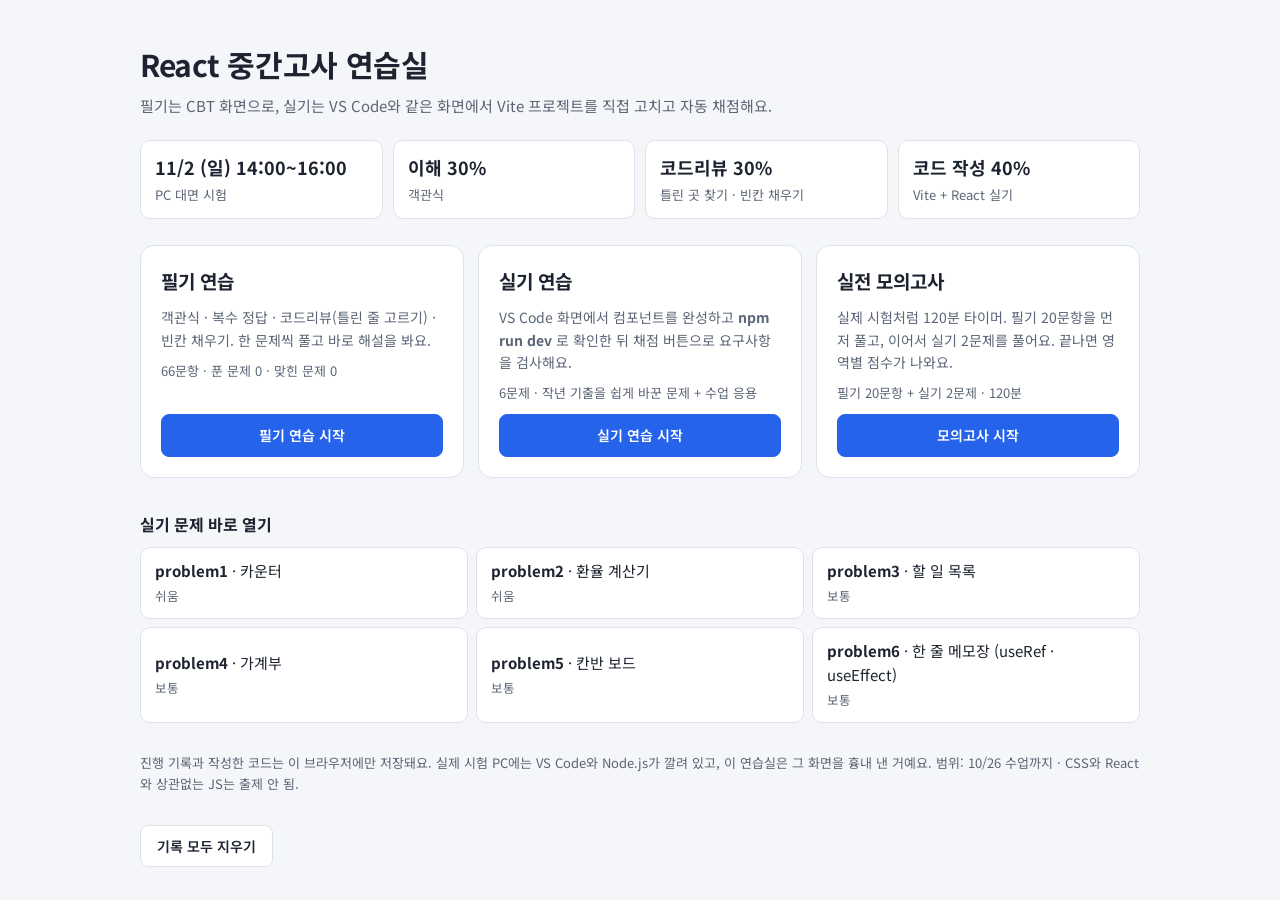
==== index.html @ 89ead092 "첫 배포" ====
<!doctype html>
<html lang="ko">
<head>
<meta charset="utf-8">
<title>React 시험 연습실</title>
<meta name="viewport" content="width=device-width, initial-scale=1">
<link rel="preconnect" href="https://fonts.googleapis.com"><link rel="preconnect" href="https://fonts.gstatic.com" crossorigin>
<link rel="stylesheet" href="https://fonts.googleapis.com/css2?family=Noto+Sans+KR:wght@400;500;700;800&display=swap">
<style>/* React 시험 연습실 — VS Code Dark Modern 테마를 따라 함 */
:root {
  color-scheme: dark;
  --vs-bg: #1f1f1f; --vs-bar: #181818; --vs-line: #2b2b2b; --vs-fg: #cccccc; --vs-mut: #9d9d9d; --vs-dim: #6e7681;
  --vs-blue: #0078d4; --vs-blue2: #4daafc; --vs-hover: #2a2d2e; --vs-sel: #37373d; --vs-focus: #04395e;
  --vs-input: #313131; --vs-btn: #0078d4; --vs-btn-h: #026ec1; --vs-err: #f85149; --vs-warn: #cca700; --vs-ok: #2ea043; --vs-ok2: #73c991;
  --ui: "Segoe WPC", "Segoe UI", -apple-system, "Noto Sans KR", system-ui, sans-serif;
  --mono: Consolas, "Courier New", "D2Coding", "Nanum Gothic Coding", monospace;
  /* 시험(CBT) 화면 */
  --c-bg: #f4f6f9; --c-card: #ffffff; --c-fg: #1d2330; --c-mut: #5b6576; --c-line: #dde2ea; --c-acc: #2563eb; --c-acc-soft: #e8efff; --c-ok: #15803d; --c-ok-soft: #e7f6ec; --c-bad: #c2281f; --c-bad-soft: #fdecea; --c-code: #1e1e1e;
}
[hidden] { display: none !important; }
* { box-sizing: border-box; }
html, body { margin: 0; height: 100%; }
body { background: var(--vs-bg); color: var(--vs-fg); font: 13px/1.4 var(--ui); overflow: hidden; }
button { font: inherit; color: inherit; }
.ic { display: block; flex: none; }

/* ============ VS Code ============ */
#ide { position: fixed; inset: 0; display: grid; grid-template-rows: 35px minmax(0, 1fr) 22px; background: var(--vs-bg); user-select: none; }
.titlebar { display: grid; grid-template-columns: 1fr minmax(0, 600px) 1fr; align-items: center; background: var(--vs-bar); border-bottom: 1px solid var(--vs-line); height: 35px; }
.tb-left { display: flex; align-items: center; height: 100%; min-width: 0; overflow: hidden; }
.tb-logo { width: 35px; height: 35px; display: grid; place-items: center; flex: none; }
.tb-menu { display: flex; height: 100%; }
.tb-menu span { padding: 0 8px; display: flex; align-items: center; color: var(--vs-fg); font-size: 13px; border-radius: 5px; margin: 5px 0; cursor: default; white-space: nowrap; }
.tb-menu span:hover { background: #ffffff1a; }
.cmd-center { height: 24px; margin: 0 8px; border: 1px solid #3c3c3c; background: #262626; border-radius: 6px; display: flex; align-items: center; justify-content: center; gap: 6px; color: var(--vs-mut); font-size: 12.5px; min-width: 0; overflow: hidden; white-space: nowrap; }
.cmd-center .ic { opacity: .75; }
.tb-right { display: flex; justify-content: flex-end; align-items: center; height: 100%; }
.tb-btn { width: 30px; height: 26px; display: grid; place-items: center; border: 0; background: none; color: var(--vs-fg); border-radius: 5px; cursor: pointer; }
.tb-btn:hover { background: #ffffff1a; }
.win-btn { width: 46px; height: 35px; display: grid; place-items: center; border: 0; background: none; color: var(--vs-fg); cursor: pointer; }
.win-btn:hover { background: #ffffff1a; } .win-btn.x:hover { background: #e81123; color: #fff; }
.exam-chip { display: flex; align-items: center; gap: 6px; height: 24px; padding: 0 10px; margin-right: 8px; border-radius: 6px; background: #3a1d1d; color: #ffb4ab; font-weight: 600; font-variant-numeric: tabular-nums; }
.exam-chip.ok { background: #1d2f3a; color: #9fd3ff; }

.workbench { display: grid; grid-template-columns: 48px var(--side-w, 260px) minmax(0, 1fr); min-height: 0; }
.workbench.noside { grid-template-columns: 48px 0 minmax(0, 1fr); }
.workbench.noside .sidebar { display: none; }
.activitybar { background: var(--vs-bar); border-right: 1px solid var(--vs-line); display: flex; flex-direction: column; justify-content: space-between; }
.ab-group { display: flex; flex-direction: column; }
.ab-item { position: relative; width: 48px; height: 48px; display: grid; place-items: center; color: #868686; border: 0; background: none; cursor: pointer; }
.ab-item:hover { color: #d7d7d7; }
.ab-item.on { color: #d7d7d7; }
.ab-item.on::before { content: ""; position: absolute; left: 0; top: 0; bottom: 0; width: 2px; background: var(--vs-blue); }
.ab-badge { position: absolute; right: 7px; bottom: 7px; min-width: 16px; height: 16px; border-radius: 8px; background: var(--vs-blue); color: #fff; font-size: 9px; font-weight: 700; display: grid; place-items: center; padding: 0 4px; }

.sidebar { background: var(--vs-bar); border-right: 1px solid var(--vs-line); display: flex; flex-direction: column; min-width: 0; overflow: hidden; }
.sb-title { height: 35px; flex: none; display: flex; align-items: center; justify-content: space-between; padding: 0 8px 0 20px; font-size: 11px; letter-spacing: .4px; color: var(--vs-fg); text-transform: uppercase; }
.sb-title .acts { display: flex; gap: 2px; }
.sb-sec { flex: none; height: 22px; display: flex; align-items: center; gap: 2px; padding-left: 2px; font-size: 11px; font-weight: 700; text-transform: uppercase; cursor: pointer; }
.sb-sec .acts { margin-left: auto; display: flex; gap: 2px; opacity: 0; padding-right: 6px; }
.sidebar:hover .sb-sec .acts { opacity: 1; }
.sb-act { width: 22px; height: 22px; display: grid; place-items: center; border: 0; background: none; color: var(--vs-fg); border-radius: 4px; cursor: pointer; }
.sb-act:hover { background: #ffffff1a; }
.tree { flex: 1; overflow: auto; padding-bottom: 12px; }
.row { height: 22px; display: flex; align-items: center; gap: 4px; cursor: pointer; white-space: nowrap; color: var(--vs-fg); border: 1px solid transparent; }
.row:hover { background: var(--vs-hover); }
.row.sel { background: var(--vs-sel); }
.row.sel.focus { background: var(--vs-focus); border-color: var(--vs-blue); }
.row .tw { width: 16px; display: grid; place-items: center; flex: none; color: var(--vs-fg); }
.row .nm { overflow: hidden; text-overflow: ellipsis; }
.row.dim .nm { color: #8b8b8b; }
.row .dot { margin-left: auto; margin-right: 12px; width: 8px; height: 8px; border-radius: 50%; background: #c5c5c5; }
.row .err { margin-left: auto; margin-right: 10px; color: var(--vs-err); font-size: 11px; }
.fi { width: 16px; height: 16px; display: grid; place-items: center; flex: none; font: 700 9px/1 var(--ui); }
.guide { position: relative; }

/* 시험 도구(테스트) 뷰 */
.tv { flex: 1; overflow: auto; padding: 4px 0 16px; user-select: text; }
.tv-head { padding: 8px 20px 10px; display: flex; flex-direction: column; gap: 8px; }
.tv-score { display: flex; align-items: baseline; gap: 6px; }
.tv-score b { font-size: 22px; color: #fff; font-variant-numeric: tabular-nums; }
.tv-score span { color: var(--vs-mut); }
.vbtn { display: inline-flex; align-items: center; justify-content: center; gap: 6px; border: 0; border-radius: 2px; background: var(--vs-btn); color: #fff; padding: 5px 12px; cursor: pointer; font-size: 13px; }
.vbtn:hover { background: var(--vs-btn-h); }
.vbtn.sec { background: #313131; color: var(--vs-fg); }
.vbtn.sec:hover { background: #3c3c3c; }
.vbtn:disabled { opacity: .5; cursor: default; }
.trow { display: grid; grid-template-columns: 16px minmax(0, 1fr) auto; gap: 6px; align-items: start; padding: 3px 12px 3px 20px; cursor: default; }
.trow:hover { background: var(--vs-hover); }
.trow .st { margin-top: 1px; }
.trow .nm { white-space: normal; line-height: 1.45; }
.trow .pt { color: var(--vs-mut); font-size: 11.5px; font-variant-numeric: tabular-nums; }
.trow .msg { grid-column: 2 / 4; color: #f48771; font-size: 12px; line-height: 1.45; }
.st-pass { color: var(--vs-ok2); } .st-fail { color: var(--vs-err); } .st-none { color: #858585; } .st-run { color: var(--vs-blue2); animation: spin 1s linear infinite; }
@keyframes spin { to { transform: rotate(360deg); } }
.plist { display: flex; flex-direction: column; padding: 2px 0; }
.prow { display: grid; grid-template-columns: 16px minmax(0, 1fr) auto; gap: 8px; align-items: center; padding: 4px 12px 4px 20px; cursor: pointer; }
.prow:hover { background: var(--vs-hover); }
.prow.on { background: var(--vs-sel); }
.prow .lv { font-size: 11px; color: var(--vs-mut); }
.prow .sc { font-size: 11.5px; color: var(--vs-mut); font-variant-numeric: tabular-nums; }
.prow .sc.full { color: var(--vs-ok2); }
.tv-note { margin: 6px 20px; color: var(--vs-mut); font-size: 12px; line-height: 1.5; }
.tv-sep { height: 1px; background: var(--vs-line); margin: 10px 0; }
.tv-links { display: flex; flex-wrap: wrap; gap: 6px; padding: 0 20px; }
.lnk { border: 0; background: none; color: var(--vs-blue2); padding: 0; cursor: pointer; font-size: 12.5px; }
.lnk:hover { text-decoration: underline; }

/* 편집 영역 */
.main { display: grid; grid-template-rows: minmax(0, 1fr) var(--panel-h, 230px); min-width: 0; min-height: 0; }
.main.nopanel { grid-template-rows: minmax(0, 1fr) 0; }
.main.nopanel .panel { display: none; }
.groups { display: grid; grid-template-columns: minmax(0, 1fr) 4px var(--g2-w, 42%); min-height: 0; }
.groups.one { grid-template-columns: minmax(0, 1fr) 0 0; }
.groups.one .g2, .groups.one .sash-v { display: none; }
.sash-v { cursor: ew-resize; background: transparent; position: relative; z-index: 3; }
.sash-v:hover, .sash-v.drag { background: var(--vs-blue); }
.sash-h { position: absolute; left: 0; right: 0; top: -2px; height: 4px; cursor: ns-resize; z-index: 3; }
.sash-h:hover, .sash-h.drag { background: var(--vs-blue); }
.group { display: grid; grid-template-rows: 35px auto minmax(0, 1fr); min-width: 0; min-height: 0; background: var(--vs-bg); }
.g2 { border-left: 1px solid var(--vs-line); grid-template-rows: 35px minmax(0, 1fr); }
.tabs { display: flex; background: var(--vs-bar); overflow-x: auto; overflow-y: hidden; scrollbar-width: none; border-bottom: 1px solid var(--vs-line); }
.tab { position: relative; height: 35px; display: flex; align-items: center; gap: 6px; padding: 0 6px 0 10px; border-right: 1px solid var(--vs-line); color: var(--vs-mut); cursor: pointer; white-space: nowrap; flex: none; background: var(--vs-bar); min-width: 80px; }
.tab.on { background: var(--vs-bg); color: #fff; }
.tab.on::before { content: ""; position: absolute; left: 0; right: 0; top: 0; height: 1px; background: var(--vs-blue); }
.tab.on::after { content: ""; position: absolute; left: 0; right: 0; bottom: -1px; height: 1px; background: var(--vs-bg); }
.tab .x { width: 20px; height: 20px; display: grid; place-items: center; border-radius: 4px; color: var(--vs-fg); opacity: 0; border: 0; background: none; cursor: pointer; }
.tab:hover .x, .tab.on .x { opacity: 1; }
.tab .x:hover { background: #ffffff1a; }
.tab.dirty .x .ic { display: none; }
.tab.dirty .x::before { content: ""; width: 8px; height: 8px; border-radius: 50%; background: var(--vs-fg); }
.tab.dirty .x:hover::before { display: none; }
.tab.dirty .x:hover .ic { display: block; }
.tab.it .nm { font-style: italic; }
.tab .er { color: var(--vs-err); }
.crumbs { height: 22px; display: flex; align-items: center; gap: 2px; padding: 0 12px; color: #a9a9a9; font-size: 12.5px; white-space: nowrap; overflow: hidden; }
.crumbs .ic { opacity: .8; }
.crumbs .fi { margin-right: 2px; }
.ed-wrap { position: relative; min-height: 0; }
.ed-host, .md-host, .sb-host, .welcome { position: absolute; inset: 0; }
.md-host { overflow: auto; background: var(--vs-bg); user-select: text; }
.md { max-width: 880px; padding: 16px 26px 60px; font: 14px/1.65 var(--ui); color: #d4d4d4; }
.md h1 { font-size: 26px; font-weight: 600; border-bottom: 1px solid #ffffff2e; padding-bottom: .3em; margin: .3em 0 .7em; color: #fff; }
.md h2 { font-size: 19px; font-weight: 600; border-bottom: 1px solid #ffffff2e; padding-bottom: .3em; margin: 1.4em 0 .6em; color: #fff; }
.md h3 { font-size: 16px; margin: 1.2em 0 .5em; color: #fff; }
.md p, .md ul, .md ol { margin: 0 0 .9em; }
.md li { margin: .2em 0; }
.md code { font-family: var(--mono); font-size: 13px; background: #ffffff1a; padding: 1px 5px; border-radius: 3px; color: #e8e8e8; }
.md pre { background: #ffffff0d; padding: 12px 14px; border-radius: 3px; overflow: auto; }
.md pre code { background: none; padding: 0; }
.md blockquote { margin: 0 0 1em; padding: 4px 14px; border-left: 4px solid #ffffff33; color: #bdbdbd; background: #ffffff08; }
.md strong { color: #fff; }
.md table { border-collapse: collapse; margin: 0 0 1em; }
.md th, .md td { border: 1px solid #ffffff2e; padding: 5px 10px; }
.md hr { border: 0; border-top: 1px solid #ffffff2e; margin: 1.4em 0; }
.welcome { display: grid; place-items: center; color: #6b6b6b; text-align: center; }
.welcome svg { opacity: .09; }
.welcome p { margin: 18px 0 0; font-size: 13px; line-height: 2; color: #8b8b8b; }
.welcome kbd { font-family: var(--ui); background: #ffffff14; border-radius: 3px; padding: 1px 5px; color: #bdbdbd; font-size: 11.5px; }

/* Simple Browser */
.sb-host { display: grid; grid-template-rows: 34px minmax(0, 1fr); background: var(--vs-bg); }
.sb-bar { display: flex; align-items: center; gap: 2px; padding: 0 6px; border-bottom: 1px solid var(--vs-line); }
.sb-url { flex: 1; height: 24px; border: 1px solid #3c3c3c; background: var(--vs-input); color: var(--vs-fg); border-radius: 2px; padding: 0 8px; font: 13px var(--ui); display: flex; align-items: center; min-width: 0; overflow: hidden; white-space: nowrap; }
.sb-frame { position: relative; background: #fff; min-height: 0; }
.sb-frame iframe { position: absolute; inset: 0; width: 100%; height: 100%; border: 0; background: #fff; }
.sb-off { position: absolute; inset: 0; background: #fff; color: #202124; font-family: "Segoe UI", system-ui, sans-serif; padding: 12% 10% 0; user-select: text; }
.sb-off .face { width: 72px; height: 72px; margin-bottom: 28px; color: #5f6368; }
.sb-off h1 { font-size: 22px; font-weight: 500; margin: 0 0 14px; }
.sb-off p { font-size: 15px; color: #5f6368; margin: 0 0 10px; line-height: 1.6; }
.sb-off code { font-size: 12px; color: #5f6368; display: block; margin-top: 18px; }
.sb-off .hint { margin-top: 26px; padding: 12px 14px; border-radius: 8px; background: #e8f0fe; color: #174ea6; font-size: 13.5px; line-height: 1.6; }

/* 아래 패널 */
.panel { position: relative; display: grid; grid-template-rows: 35px minmax(0, 1fr); background: var(--vs-bar); border-top: 1px solid var(--vs-line); min-height: 0; }
.p-head { display: flex; align-items: center; justify-content: space-between; padding: 0 8px 0 10px; }
.p-tabs { display: flex; gap: 4px; height: 100%; align-items: stretch; }
.p-tab { position: relative; border: 0; background: none; color: var(--vs-mut); font-size: 11px; text-transform: uppercase; letter-spacing: .3px; padding: 0 8px; cursor: pointer; display: flex; align-items: center; gap: 6px; }
.p-tab:hover { color: var(--vs-fg); }
.p-tab.on { color: #e7e7e7; }
.p-tab.on::after { content: ""; position: absolute; left: 8px; right: 8px; bottom: 6px; height: 1px; background: var(--vs-blue); }
.p-cnt { min-width: 18px; height: 18px; border-radius: 9px; background: #616161; color: #fff; font-size: 11px; display: grid; place-items: center; padding: 0 5px; text-transform: none; }
.p-acts { display: flex; align-items: center; gap: 2px; }
.p-term-name { display: flex; align-items: center; gap: 6px; color: var(--vs-fg); font-size: 12px; margin-right: 6px; }
.p-body { position: relative; min-height: 0; }
.term { position: absolute; inset: 0; overflow: auto; padding: 4px 20px 8px; font: 14px/1.35 var(--mono); color: #cccccc; user-select: text; cursor: text; white-space: pre-wrap; word-break: break-all; }
.term .ln { min-height: 1.35em; }
.term .in { display: inline; outline: none; caret-color: transparent; }
.term .cur { display: inline-block; width: .6em; background: #cccccc; color: #000; animation: blink 1.1s step-end infinite; }
.term:not(.focus) .cur { background: none; outline: 1px solid #cccccc; animation: none; }
@keyframes blink { 50% { background: transparent; color: #cccccc; } }
.t-g { color: #23d18b; } .t-c { color: #29b8db; } .t-y { color: #e5e510; } .t-r { color: #f14c4c; } .t-d { color: #8a8a8a; } .t-b { font-weight: 700; } .t-m { color: #d670d6; } .t-bl { color: #3b8eea; }
.t-link { text-decoration: underline; cursor: pointer; }
.t-ps { color: #cccccc; }
.term-kbd { position: absolute; left: -9999px; top: 0; width: 10px; height: 10px; opacity: 0; }
.plist2 { position: absolute; inset: 0; overflow: auto; padding: 4px 0; user-select: text; }
.prob { display: flex; gap: 6px; align-items: flex-start; padding: 2px 20px; cursor: pointer; }
.prob:hover { background: var(--vs-hover); }
.prob .loc { color: var(--vs-mut); }
.dc { position: absolute; inset: 0; overflow: auto; padding: 4px 0; font: 13px/1.45 var(--mono); user-select: text; }
.dc .l { padding: 1px 20px; border-bottom: 1px solid #ffffff08; white-space: pre-wrap; word-break: break-word; }
.dc .l.warn { color: #cca700; background: #cca70012; } .dc .l.error { color: #f48771; background: #f8514912; }
.empty { padding: 8px 20px; color: var(--vs-mut); }

/* 상태 표시줄 */
.statusbar { display: flex; justify-content: space-between; align-items: stretch; background: var(--vs-bar); border-top: 1px solid var(--vs-line); color: var(--vs-fg); font-size: 12px; white-space: nowrap; overflow: hidden; }
.statusbar .g { display: flex; align-items: stretch; }
.si { display: flex; align-items: center; gap: 4px; padding: 0 6px; cursor: default; }
.si:hover { background: #ffffff1f; }
.si.remote { background: var(--vs-blue); color: #fff; padding: 0 9px; }
.si .ic { opacity: .9; }

/* 알림(토스트) */
.notif { position: fixed; right: 12px; bottom: 32px; width: 420px; max-width: calc(100vw - 24px); background: #202020; border: 1px solid #454545; box-shadow: 0 4px 16px #000a; border-radius: 4px; padding: 12px 14px; display: flex; gap: 10px; color: var(--vs-fg); z-index: 50; }
.notif .ic { color: var(--vs-blue2); margin-top: 1px; }
.notif.err .ic { color: var(--vs-err); }
.notif .txt { flex: 1; line-height: 1.5; }
.notif .acts { display: flex; gap: 8px; justify-content: flex-end; margin-top: 10px; }

/* 퀵 오픈 */
.quick { position: fixed; top: 46px; left: 50%; transform: translateX(-50%); width: 600px; max-width: calc(100vw - 24px); background: #222222; border: 1px solid #454545; border-radius: 6px; box-shadow: 0 0 8px 2px #000000a0; z-index: 60; padding: 6px; }
.quick input { width: 100%; height: 28px; background: var(--vs-input); color: var(--vs-fg); border: 1px solid var(--vs-blue); border-radius: 2px; padding: 0 8px; font: 13px var(--ui); outline: none; }
.quick .items { max-height: 320px; overflow: auto; margin-top: 4px; }
.quick .it { display: flex; align-items: center; gap: 6px; height: 24px; padding: 0 8px; border-radius: 3px; cursor: pointer; }
.quick .it.on, .quick .it:hover { background: var(--vs-focus); outline: 1px solid var(--vs-blue); }
.quick .it .pth { color: var(--vs-mut); font-size: 12px; }

/* Monaco: JSX 색 보정 */
.monaco-editor .jx-tag { color: #569cd6 !important; }
.monaco-editor .jx-comp { color: #4ec9b0 !important; }
.monaco-editor .jx-attr { color: #9cdcfe !important; }
.monaco-editor .jx-br { color: #808080 !important; }
.monaco-editor .jx-ctl { color: #c586c0 !important; }
.monaco-editor .jx-fn { color: #dcdcaa !important; }
.monaco-editor .jx-type { color: #4ec9b0 !important; }
.monaco-editor .jx-const { color: #4fc1ff !important; }
.loading { position: absolute; inset: 0; display: grid; place-items: center; color: var(--vs-mut); background: var(--vs-bg); }

/* ============ 홈 / 필기(CBT) ============ */
.page { color-scheme: light; position: fixed; inset: 0; overflow: auto; background: var(--c-bg); color: var(--c-fg); font: 15px/1.6 var(--ui); user-select: text; }
.home { max-width: 1040px; margin: 0 auto; padding: 40px 20px 60px; }
.home h1 { margin: 0; font-size: 30px; letter-spacing: -.3px; }
.home .sub { margin: 6px 0 0; color: var(--c-mut); }
.info { margin-top: 22px; display: grid; grid-template-columns: repeat(4, minmax(0, 1fr)); gap: 10px; }
.info div { background: var(--c-card); border: 1px solid var(--c-line); border-radius: 10px; padding: 12px 14px; }
.info b { display: block; font-size: 18px; }
.info span { color: var(--c-mut); font-size: 13px; }
.cards { margin-top: 26px; display: grid; grid-template-columns: repeat(3, minmax(0, 1fr)); gap: 14px; }
.card { background: var(--c-card); border: 1px solid var(--c-line); border-radius: 14px; padding: 20px; display: flex; flex-direction: column; gap: 10px; }
.card h2 { margin: 0; font-size: 19px; }
.card p { margin: 0; color: var(--c-mut); font-size: 14px; }
.card .meta { font-size: 13px; color: var(--c-mut); }
.card .go { margin-top: auto; }
.btn { border: 1px solid var(--c-line); background: var(--c-card); color: var(--c-fg); border-radius: 8px; padding: 9px 16px; font-weight: 600; cursor: pointer; font-size: 14px; }
.btn:hover { border-color: #b8c0cc; }
.btn.pri { background: var(--c-acc); border-color: var(--c-acc); color: #fff; }
.btn.pri:hover { background: #1d4fd7; }
.btn:disabled { opacity: .5; cursor: default; }
.home h3 { margin: 34px 0 10px; font-size: 16px; }
.plinks { display: grid; grid-template-columns: repeat(3, minmax(0, 1fr)); gap: 8px; }
.plink { text-align: left; background: var(--c-card); border: 1px solid var(--c-line); border-radius: 10px; padding: 11px 14px; cursor: pointer; display: flex; justify-content: space-between; gap: 8px; align-items: center; }
.plink:hover { border-color: var(--c-acc); }
.plink small { color: var(--c-mut); }
.plink .s { font-variant-numeric: tabular-nums; color: var(--c-mut); font-size: 13px; }
.plink .s.full { color: var(--c-ok); font-weight: 700; }
.foot-note { margin-top: 30px; color: var(--c-mut); font-size: 13px; }

.cbt { display: grid; grid-template-rows: 56px minmax(0, 1fr); height: 100%; }
.cbt-top { display: flex; align-items: center; justify-content: space-between; gap: 12px; padding: 0 20px; background: #1d2330; color: #fff; }
.cbt-top .ttl { font-weight: 700; }
.cbt-top .tm { font-variant-numeric: tabular-nums; font-weight: 700; background: #ffffff1a; padding: 4px 12px; border-radius: 6px; }
.cbt-top .tm.low { background: #c2281f; }
.cbt-top .r { display: flex; gap: 8px; align-items: center; }
.cbt-top .btn { padding: 6px 12px; }
.cbt-body { display: grid; grid-template-columns: minmax(0, 1fr) 260px; min-height: 0; }
.qwrap { overflow: auto; padding: 26px 32px 80px; }
.qcard { max-width: 860px; margin: 0 auto; }
.qhead { display: flex; align-items: center; gap: 8px; color: var(--c-mut); font-size: 13px; margin-bottom: 10px; flex-wrap: wrap; }
.qn { font-weight: 800; color: var(--c-fg); font-size: 17px; }
.tag { font-size: 12px; font-weight: 700; padding: 2px 8px; border-radius: 999px; background: #eef1f6; color: #3a4456; }
.tag.k { background: var(--c-acc-soft); color: var(--c-acc); }
.qtext { font-size: 17px; font-weight: 600; line-height: 1.6; margin: 0 0 16px; white-space: pre-wrap; }
.opts { display: flex; flex-direction: column; gap: 8px; }
.opt { display: flex; gap: 12px; align-items: flex-start; padding: 12px 14px; border: 1.5px solid var(--c-line); border-radius: 10px; background: var(--c-card); cursor: pointer; text-align: left; font-size: 15px; line-height: 1.55; }
.opt:hover { border-color: #b8c0cc; }
.opt .mk { flex: none; width: 24px; height: 24px; border-radius: 50%; border: 1.5px solid #b8c0cc; display: grid; place-items: center; font-size: 12.5px; font-weight: 700; color: var(--c-mut); }
.opts.multi .opt .mk { border-radius: 6px; }
.opt.on { border-color: var(--c-acc); background: var(--c-acc-soft); }
.opt.on .mk { background: var(--c-acc); border-color: var(--c-acc); color: #fff; }
.opt.right { border-color: var(--c-ok); background: var(--c-ok-soft); }
.opt.right .mk { background: var(--c-ok); border-color: var(--c-ok); color: #fff; }
.opt.wrong { border-color: var(--c-bad); background: var(--c-bad-soft); }
.opt.wrong .mk { background: var(--c-bad); border-color: var(--c-bad); color: #fff; }
.opt code, .qtext code, .exp code { font-family: var(--mono); font-size: .92em; background: #eef1f6; padding: 0 4px; border-radius: 4px; }
.code { background: var(--c-code); color: #d4d4d4; border-radius: 10px; padding: 12px 0; font: 14px/1.6 var(--mono); overflow: auto; margin: 0 0 16px; }
.code .cl { display: grid; grid-template-columns: 44px minmax(0, 1fr); padding-right: 16px; white-space: pre; }
.code .cl .n { color: #6e7681; text-align: right; padding-right: 14px; user-select: none; }
.code.pick .cl { cursor: pointer; }
.code.pick .cl:hover { background: #ffffff12; }
.code .cl.on { background: #2563eb55; }
.code .cl.right { background: #15803d66; }
.code .cl.wrong { background: #c2281f66; }
.code input.blank { font: inherit; width: 14ch; background: #2a2f3a; color: #fff; border: 1px solid #5a6478; border-radius: 4px; padding: 0 6px; outline: none; }
.code input.blank:focus { border-color: #4daafc; }
.code input.blank.right { border-color: #2ea043; background: #15803d55; }
.code input.blank.wrong { border-color: #f85149; background: #c2281f55; }
.hl-k { color: #569cd6; } .hl-c { color: #c586c0; } .hl-s { color: #ce9178; } .hl-n { color: #b5cea8; } .hl-cm { color: #6a9955; } .hl-f { color: #dcdcaa; } .hl-t { color: #4ec9b0; } .hl-a { color: #9cdcfe; } .hl-tag { color: #569cd6; } .hl-p { color: #808080; }
.qact { display: flex; gap: 8px; margin-top: 18px; flex-wrap: wrap; align-items: center; }
.exp { margin-top: 16px; padding: 14px 16px; border-radius: 10px; background: var(--c-card); border: 1px solid var(--c-line); line-height: 1.7; }
.exp.ok { border-color: var(--c-ok); background: var(--c-ok-soft); }
.exp.no { border-color: var(--c-bad); background: var(--c-bad-soft); }
.exp b.r { color: var(--c-ok); } .exp b.w { color: var(--c-bad); }
.exp .fix { margin-top: 8px; font-family: var(--mono); font-size: 13.5px; background: #1e1e1e; color: #d4d4d4; padding: 8px 12px; border-radius: 6px; white-space: pre-wrap; }
.side { border-left: 1px solid var(--c-line); background: var(--c-card); overflow: auto; padding: 16px; display: flex; flex-direction: column; gap: 12px; }
.side h4 { margin: 0; font-size: 13px; color: var(--c-mut); }
.grid { display: grid; grid-template-columns: repeat(5, 1fr); gap: 6px; }
.grid button { height: 34px; border: 1.5px solid var(--c-line); background: #fff; border-radius: 6px; cursor: pointer; font-weight: 700; font-size: 13px; color: var(--c-mut); font-variant-numeric: tabular-nums; }
.grid button.ans { background: #eef1f6; color: var(--c-fg); }
.grid button.cur { border-color: var(--c-acc); color: var(--c-acc); }
.grid button.ok { background: var(--c-ok-soft); border-color: #9bd3ae; color: var(--c-ok); }
.grid button.no { background: var(--c-bad-soft); border-color: #f0aaa4; color: var(--c-bad); }
.side .flt { display: flex; flex-direction: column; gap: 6px; font-size: 13.5px; }
.side select { color: var(--c-fg); font: inherit; padding: 6px 8px; border-radius: 6px; border: 1px solid var(--c-line); background: #fff; }
.side .stat { font-size: 13.5px; color: var(--c-mut); }
.side .stat b { color: var(--c-fg); }
.report { max-width: 860px; margin: 0 auto; padding: 34px 20px 80px; }
.report h1 { margin: 0 0 6px; }
.big { font-size: 54px; font-weight: 800; letter-spacing: -1px; }
.rows { margin-top: 18px; display: flex; flex-direction: column; gap: 8px; }
.rrow { display: grid; grid-template-columns: 1fr auto; gap: 8px; background: var(--c-card); border: 1px solid var(--c-line); border-radius: 10px; padding: 12px 16px; }
.rrow .bar { grid-column: 1 / 3; height: 8px; border-radius: 4px; background: #eef1f6; overflow: hidden; }
.rrow .bar i { display: block; height: 100%; background: var(--c-acc); }

@media (max-width: 900px) {
  .info, .cards, .plinks { grid-template-columns: 1fr; }
  .cbt-body { grid-template-columns: 1fr; }
  .side { border-left: 0; border-top: 1px solid var(--c-line); }
  .qwrap { padding: 18px 16px 60px; }
}

/* 대화상자 */
.dlg-back { position: fixed; inset: 0; z-index: 100; background: #0f172a66; display: grid; place-items: center; padding: 16px; }
.dlg { width: 440px; max-width: 100%; background: #fff; color: #1d2330; border-radius: 12px; padding: 20px 20px 16px; box-shadow: 0 20px 50px #0005; font: 15px/1.6 var(--ui); }
.dlg-t { font-weight: 800; font-size: 16.5px; }
.dlg-m { margin-top: 8px; color: #5b6576; font-size: 14.5px; }
.dlg-in { margin-top: 12px; width: 100%; height: 34px; border: 1px solid #c7ced9; border-radius: 6px; padding: 0 10px; font: 14px var(--mono); color: #1d2330; background: #fff; outline-color: #2563eb; }
.dlg-b { display: flex; justify-content: flex-end; gap: 8px; margin-top: 18px; flex-wrap: wrap; }
.dlg-btn { border: 1px solid #dde2ea; background: #fff; color: #1d2330; border-radius: 8px; padding: 8px 16px; font-weight: 700; cursor: pointer; font-size: 14px; }
.dlg-btn.pri { background: #2563eb; border-color: #2563eb; color: #fff; }
.dlg-btn:focus-visible { outline: 2px solid #2563eb; outline-offset: 2px; }
.dlg-back.dark { background: #0000004d; place-items: start center; padding-top: 70px; }
.dlg-back.dark .dlg { background: #252526; color: #cccccc; border: 1px solid #454545; border-radius: 6px; box-shadow: 0 0 8px 2px #000a; font-family: var(--ui); font-size: 13px; }
.dlg-back.dark .dlg-t { font-size: 14px; font-weight: 600; color: #e7e7e7; }
.dlg-back.dark .dlg-m { color: #9d9d9d; font-size: 13px; }
.dlg-back.dark .dlg-in { background: #313131; color: #cccccc; border-color: #0078d4; border-radius: 2px; font-family: var(--ui); }
.dlg-back.dark .dlg-btn { background: #313131; border: 0; color: #cccccc; border-radius: 2px; font-weight: 400; font-size: 13px; padding: 6px 14px; }
.dlg-back.dark .dlg-btn.pri { background: #0078d4; color: #fff; }

/*!-----------------------------------------------------------
 * Copyright (c) Microsoft Corporation. All rights reserved.
 * Version: 0.52.2(404545bded1df6ffa41ea0af4e8ddb219018c6c1)
 * Released under the MIT license
 * https://github.com/microsoft/vscode/blob/main/LICENSE.txt
 *-----------------------------------------------------------*/.monaco-action-bar{height:100%;white-space:nowrap}.monaco-action-bar .actions-container{align-items:center;display:flex;height:100%;margin:0 auto;padding:0;width:100%}.monaco-action-bar.vertical .actions-container{display:inline-block}.monaco-action-bar .action-item{align-items:center;cursor:pointer;display:block;justify-content:center;position:relative}.monaco-action-bar .action-item.disabled{cursor:default}.monaco-action-bar .action-item .codicon,.monaco-action-bar .action-item .icon{display:block}.monaco-action-bar .action-item .codicon{align-items:center;display:flex;height:16px;width:16px}.monaco-action-bar .action-label{border-radius:5px;display:flex;font-size:11px;padding:3px}.monaco-action-bar .action-item.disabled .action-label,.monaco-action-bar .action-item.disabled .action-label:before,.monaco-action-bar .action-item.disabled .action-label:hover{color:var(--vscode-disabledForeground)}.monaco-action-bar.vertical{text-align:left}.monaco-action-bar.vertical .action-item{display:block}.monaco-action-bar.vertical .action-label.separator{border-bottom:1px solid #bbb;display:block;margin-left:.8em;margin-right:.8em;padding-top:1px}.monaco-action-bar .action-item .action-label.separator{background-color:#bbb;cursor:default;height:16px;margin:5px 4px!important;min-width:1px;padding:0;width:1px}.secondary-actions .monaco-action-bar .action-label{margin-left:6px}.monaco-action-bar .action-item.select-container{align-items:center;display:flex;flex:1;justify-content:center;margin-right:10px;max-width:170px;min-width:60px;overflow:hidden}.monaco-action-bar .action-item.action-dropdown-item{display:flex}.monaco-action-bar .action-item.action-dropdown-item>.action-dropdown-item-separator{align-items:center;cursor:default;display:flex}.monaco-action-bar .action-item.action-dropdown-item>.action-dropdown-item-separator>div{width:1px}.monaco-aria-container{left:-999em;position:absolute}.monaco-text-button{align-items:center;border:1px solid var(--vscode-button-border,transparent);border-radius:2px;box-sizing:border-box;cursor:pointer;display:flex;justify-content:center;line-height:18px;padding:4px;text-align:center;width:100%}.monaco-text-button:focus{outline-offset:2px!important}.monaco-text-button:hover{text-decoration:none!important}.monaco-button.disabled,.monaco-button.disabled:focus{cursor:default;opacity:.4!important}.monaco-text-button .codicon{color:inherit!important;margin:0 .2em}.monaco-text-button.monaco-text-button-with-short-label{flex-direction:row;flex-wrap:wrap;height:28px;overflow:hidden;padding:0 4px}.monaco-text-button.monaco-text-button-with-short-label>.monaco-button-label{flex-basis:100%}.monaco-text-button.monaco-text-button-with-short-label>.monaco-button-label-short{flex-grow:1;overflow:hidden;width:0}.monaco-text-button.monaco-text-button-with-short-label>.monaco-button-label,.monaco-text-button.monaco-text-button-with-short-label>.monaco-button-label-short{align-items:center;display:flex;font-style:inherit;font-weight:400;justify-content:center;padding:4px 0}.monaco-button-dropdown{cursor:pointer;display:flex}.monaco-button-dropdown.disabled{cursor:default}.monaco-button-dropdown>.monaco-button:focus{outline-offset:-1px!important}.monaco-button-dropdown.disabled>.monaco-button-dropdown-separator,.monaco-button-dropdown.disabled>.monaco-button.disabled,.monaco-button-dropdown.disabled>.monaco-button.disabled:focus{opacity:.4!important}.monaco-button-dropdown>.monaco-button.monaco-text-button{border-right-width:0!important}.monaco-button-dropdown .monaco-button-dropdown-separator{cursor:default;padding:4px 0}.monaco-button-dropdown .monaco-button-dropdown-separator>div{height:100%;width:1px}.monaco-button-dropdown>.monaco-button.monaco-dropdown-button{align-items:center;border:1px solid var(--vscode-button-border,transparent);border-left-width:0!important;border-radius:0 2px 2px 0;display:flex}.monaco-button-dropdown>.monaco-button.monaco-text-button{border-radius:2px 0 0 2px}.monaco-description-button{align-items:center;display:flex;flex-direction:column;margin:4px 5px}.monaco-description-button .monaco-button-description{font-size:11px;font-style:italic;padding:4px 20px}.monaco-description-button .monaco-button-description,.monaco-description-button .monaco-button-label{align-items:center;display:flex;justify-content:center}.monaco-description-button .monaco-button-description>.codicon,.monaco-description-button .monaco-button-label>.codicon{color:inherit!important;margin:0 .2em}.monaco-button-dropdown.default-colors>.monaco-button,.monaco-button.default-colors{background-color:var(--vscode-button-background);color:var(--vscode-button-foreground)}.monaco-button-dropdown.default-colors>.monaco-button:hover,.monaco-button.default-colors:hover{background-color:var(--vscode-button-hoverBackground)}.monaco-button-dropdown.default-colors>.monaco-button.secondary,.monaco-button.default-colors.secondary{background-color:var(--vscode-button-secondaryBackground);color:var(--vscode-button-secondaryForeground)}.monaco-button-dropdown.default-colors>.monaco-button.secondary:hover,.monaco-button.default-colors.secondary:hover{background-color:var(--vscode-button-secondaryHoverBackground)}.monaco-button-dropdown.default-colors .monaco-button-dropdown-separator{background-color:var(--vscode-button-background);border-bottom:1px solid var(--vscode-button-border);border-top:1px solid var(--vscode-button-border)}.monaco-button-dropdown.default-colors .monaco-button.secondary+.monaco-button-dropdown-separator{background-color:var(--vscode-button-secondaryBackground)}.monaco-button-dropdown.default-colors .monaco-button-dropdown-separator>div{background-color:var(--vscode-button-separator)}@font-face{font-display:block;font-family:codicon;src:url([data-uri]) format("truetype")}.codicon[class*=codicon-]{display:inline-block;font:normal normal normal 16px/1 codicon;text-align:center;text-decoration:none;text-rendering:auto;text-transform:none;-webkit-font-smoothing:antialiased;-moz-osx-font-smoothing:grayscale;user-select:none;-webkit-user-select:none}.codicon-wrench-subaction{opacity:.5}@keyframes codicon-spin{to{transform:rotate(1turn)}}.codicon-gear.codicon-modifier-spin,.codicon-loading.codicon-modifier-spin,.codicon-notebook-state-executing.codicon-modifier-spin,.codicon-sync.codicon-modifier-spin{animation:codicon-spin 1.5s steps(30) infinite}.codicon-modifier-disabled{opacity:.4}.codicon-loading,.codicon-tree-item-loading:before{animation-duration:1s!important;animation-timing-function:cubic-bezier(.53,.21,.29,.67)!important}.context-view{position:absolute}.context-view.fixed{all:initial;color:inherit;font-family:inherit;font-size:13px;position:fixed}.monaco-count-badge{border-radius:11px;box-sizing:border-box;display:inline-block;font-size:11px;font-weight:400;line-height:11px;min-height:18px;min-width:18px;padding:3px 6px;text-align:center}.monaco-count-badge.long{border-radius:2px;line-height:normal;min-height:auto;padding:2px 3px}.monaco-dropdown{height:100%;padding:0}.monaco-dropdown>.dropdown-label{align-items:center;cursor:pointer;display:flex;height:100%;justify-content:center}.monaco-dropdown>.dropdown-label>.action-label.disabled{cursor:default}.monaco-dropdown-with-primary{border-radius:5px;display:flex!important;flex-direction:row}.monaco-dropdown-with-primary>.action-container>.action-label{margin-right:0}.monaco-dropdown-with-primary>.dropdown-action-container>.monaco-dropdown>.dropdown-label .codicon[class*=codicon-]{font-size:12px;line-height:16px;margin-left:-3px;padding-left:0;padding-right:0}.monaco-dropdown-with-primary>.dropdown-action-container>.monaco-dropdown>.dropdown-label>.action-label{background-position:50%;background-repeat:no-repeat;background-size:16px;display:block}.monaco-findInput{position:relative}.monaco-findInput .monaco-inputbox{font-size:13px;width:100%}.monaco-findInput>.controls{position:absolute;right:2px;top:3px}.vs .monaco-findInput.disabled{background-color:#e1e1e1}.vs-dark .monaco-findInput.disabled{background-color:#333}.hc-light .monaco-findInput.highlight-0 .controls,.monaco-findInput.highlight-0 .controls{animation:monaco-findInput-highlight-0 .1s linear 0s}.hc-light .monaco-findInput.highlight-1 .controls,.monaco-findInput.highlight-1 .controls{animation:monaco-findInput-highlight-1 .1s linear 0s}.hc-black .monaco-findInput.highlight-0 .controls,.vs-dark .monaco-findInput.highlight-0 .controls{animation:monaco-findInput-highlight-dark-0 .1s linear 0s}.hc-black .monaco-findInput.highlight-1 .controls,.vs-dark .monaco-findInput.highlight-1 .controls{animation:monaco-findInput-highlight-dark-1 .1s linear 0s}@keyframes monaco-findInput-highlight-0{0%{background:rgba(253,255,0,.8)}to{background:transparent}}@keyframes monaco-findInput-highlight-1{0%{background:rgba(253,255,0,.8)}99%{background:transparent}}@keyframes monaco-findInput-highlight-dark-0{0%{background:hsla(0,0%,100%,.44)}to{background:transparent}}@keyframes monaco-findInput-highlight-dark-1{0%{background:hsla(0,0%,100%,.44)}99%{background:transparent}}.monaco-hover{animation:fadein .1s linear;box-sizing:border-box;cursor:default;line-height:1.5em;overflow:hidden;position:absolute;user-select:text;-webkit-user-select:text;white-space:var(--vscode-hover-whiteSpace,normal)}.monaco-hover.hidden{display:none}.monaco-hover a:hover:not(.disabled){cursor:pointer}.monaco-hover .hover-contents:not(.html-hover-contents){padding:4px 8px}.monaco-hover .markdown-hover>.hover-contents:not(.code-hover-contents){max-width:var(--vscode-hover-maxWidth,500px);word-wrap:break-word}.monaco-hover .markdown-hover>.hover-contents:not(.code-hover-contents) hr{min-width:100%}.monaco-hover .code,.monaco-hover h1,.monaco-hover h2,.monaco-hover h3,.monaco-hover h4,.monaco-hover h5,.monaco-hover h6,.monaco-hover p,.monaco-hover ul{margin:8px 0}.monaco-hover h1,.monaco-hover h2,.monaco-hover h3,.monaco-hover h4,.monaco-hover h5,.monaco-hover h6{line-height:1.1}.monaco-hover code{font-family:var(--monaco-monospace-font)}.monaco-hover hr{border-left:0;border-right:0;box-sizing:border-box;height:1px;margin:4px -8px -4px}.monaco-hover .code:first-child,.monaco-hover p:first-child,.monaco-hover ul:first-child{margin-top:0}.monaco-hover .code:last-child,.monaco-hover p:last-child,.monaco-hover ul:last-child{margin-bottom:0}.monaco-hover ol,.monaco-hover ul{padding-left:20px}.monaco-hover li>p{margin-bottom:0}.monaco-hover li>ul{margin-top:0}.monaco-hover code{border-radius:3px;padding:0 .4em}.monaco-hover .monaco-tokenized-source{white-space:var(--vscode-hover-sourceWhiteSpace,pre-wrap)}.monaco-hover .hover-row.status-bar{font-size:12px;line-height:22px}.monaco-hover .hover-row.status-bar .info{font-style:italic;padding:0 8px}.monaco-hover .hover-row.status-bar .actions{display:flex;padding:0 8px;width:100%}.monaco-hover .hover-row.status-bar .actions .action-container{cursor:pointer;margin-right:16px}.monaco-hover .hover-row.status-bar .actions .action-container .action .icon{padding-right:4px}.monaco-hover .hover-row.status-bar .actions .action-container a{color:var(--vscode-textLink-foreground);text-decoration:var(--text-link-decoration)}.monaco-hover .markdown-hover .hover-contents .codicon{color:inherit;font-size:inherit;vertical-align:middle}.monaco-hover .hover-contents a.code-link,.monaco-hover .hover-contents a.code-link:hover{color:inherit}.monaco-hover .hover-contents a.code-link:before{content:"("}.monaco-hover .hover-contents a.code-link:after{content:")"}.monaco-hover .hover-contents a.code-link>span{border-bottom:1px solid transparent;color:var(--vscode-textLink-foreground);text-decoration:underline;text-underline-position:under}.monaco-hover .hover-contents a.code-link>span:hover{color:var(--vscode-textLink-activeForeground)}.monaco-hover .markdown-hover .hover-contents:not(.code-hover-contents):not(.html-hover-contents) span{display:inline-block;margin-bottom:4px}.monaco-hover .markdown-hover .hover-contents:not(.code-hover-contents):not(.html-hover-contents) span.codicon{margin-bottom:2px}.monaco-hover-content .action-container a{-webkit-user-select:none;user-select:none}.monaco-hover-content .action-container.disabled{cursor:default;opacity:.4;pointer-events:none}.monaco-icon-label{display:flex;overflow:hidden;text-overflow:ellipsis}.monaco-icon-label:before{background-position:0;background-repeat:no-repeat;background-size:16px;display:inline-block;height:22px;line-height:inherit!important;padding-right:6px;width:16px;-webkit-font-smoothing:antialiased;-moz-osx-font-smoothing:grayscale;flex-shrink:0;vertical-align:top}.monaco-icon-label-iconpath{display:flex;height:16px;margin-top:2px;padding-left:2px;width:16px}.monaco-icon-label-container.disabled{color:var(--vscode-disabledForeground)}.monaco-icon-label>.monaco-icon-label-container{flex:1;min-width:0;overflow:hidden;text-overflow:ellipsis}.monaco-icon-label>.monaco-icon-label-container>.monaco-icon-name-container>.label-name{color:inherit;white-space:pre}.monaco-icon-label>.monaco-icon-label-container>.monaco-icon-name-container>.label-name>.label-separator{margin:0 2px;opacity:.5}.monaco-icon-label>.monaco-icon-label-container>.monaco-icon-suffix-container>.label-suffix{opacity:.7;white-space:pre}.monaco-icon-label>.monaco-icon-label-container>.monaco-icon-description-container>.label-description{font-size:.9em;margin-left:.5em;opacity:.7;white-space:pre}.monaco-icon-label.nowrap>.monaco-icon-label-container>.monaco-icon-description-container>.label-description{white-space:nowrap}.vs .monaco-icon-label>.monaco-icon-label-container>.monaco-icon-description-container>.label-description{opacity:.95}.monaco-icon-label.italic>.monaco-icon-label-container>.monaco-icon-description-container>.label-description,.monaco-icon-label.italic>.monaco-icon-label-container>.monaco-icon-name-container>.label-name{font-style:italic}.monaco-icon-label.deprecated{opacity:.66;text-decoration:line-through}.monaco-icon-label.italic:after{font-style:italic}.monaco-icon-label.strikethrough>.monaco-icon-label-container>.monaco-icon-description-container>.label-description,.monaco-icon-label.strikethrough>.monaco-icon-label-container>.monaco-icon-name-container>.label-name{text-decoration:line-through}.monaco-icon-label:after{font-size:90%;font-weight:600;margin:auto 16px 0 5px;opacity:.75;text-align:center}.monaco-list:focus .selected .monaco-icon-label,.monaco-list:focus .selected .monaco-icon-label:after{color:inherit!important}.monaco-list-row.focused.selected .label-description,.monaco-list-row.selected .label-description{opacity:.8}.monaco-inputbox{border-radius:2px;box-sizing:border-box;display:block;font-size:inherit;padding:0;position:relative}.monaco-inputbox>.ibwrapper>.input,.monaco-inputbox>.ibwrapper>.mirror{padding:4px 6px}.monaco-inputbox>.ibwrapper{height:100%;position:relative;width:100%}.monaco-inputbox>.ibwrapper>.input{border:none;box-sizing:border-box;color:inherit;display:inline-block;font-family:inherit;font-size:inherit;height:100%;line-height:inherit;resize:none;width:100%}.monaco-inputbox>.ibwrapper>input{text-overflow:ellipsis}.monaco-inputbox>.ibwrapper>textarea.input{display:block;outline:none;scrollbar-width:none}.monaco-inputbox>.ibwrapper>textarea.input::-webkit-scrollbar{display:none}.monaco-inputbox>.ibwrapper>textarea.input.empty{white-space:nowrap}.monaco-inputbox>.ibwrapper>.mirror{box-sizing:border-box;display:inline-block;left:0;position:absolute;top:0;visibility:hidden;white-space:pre-wrap;width:100%;word-wrap:break-word}.monaco-inputbox-container{text-align:right}.monaco-inputbox-container .monaco-inputbox-message{box-sizing:border-box;display:inline-block;font-size:12px;line-height:17px;margin-top:-1px;overflow:hidden;padding:.4em;text-align:left;width:100%;word-wrap:break-word}.monaco-inputbox .monaco-action-bar{position:absolute;right:2px;top:4px}.monaco-inputbox .monaco-action-bar .action-item{margin-left:2px}.monaco-inputbox .monaco-action-bar .action-item .codicon{background-repeat:no-repeat;height:16px;width:16px}.monaco-keybinding{align-items:center;display:flex;line-height:10px}.monaco-keybinding>.monaco-keybinding-key{border-radius:3px;border-style:solid;border-width:1px;display:inline-block;font-size:11px;margin:0 2px;padding:3px 5px;vertical-align:middle}.monaco-keybinding>.monaco-keybinding-key:first-child{margin-left:0}.monaco-keybinding>.monaco-keybinding-key:last-child{margin-right:0}.monaco-keybinding>.monaco-keybinding-key-separator{display:inline-block}.monaco-keybinding>.monaco-keybinding-key-chord-separator{width:6px}.monaco-list{height:100%;position:relative;white-space:nowrap;width:100%}.monaco-list.mouse-support{user-select:none;-webkit-user-select:none}.monaco-list>.monaco-scrollable-element{height:100%}.monaco-list-rows{height:100%;position:relative;width:100%}.monaco-list.horizontal-scrolling .monaco-list-rows{min-width:100%;width:auto}.monaco-list-row{box-sizing:border-box;overflow:hidden;position:absolute;width:100%}.monaco-list.mouse-support .monaco-list-row{cursor:pointer;touch-action:none}.monaco-list .monaco-scrollable-element>.scrollbar.vertical,.monaco-pane-view>.monaco-split-view2.vertical>.monaco-scrollable-element>.scrollbar.vertical{z-index:14}.monaco-list-row.scrolling{display:none!important}.monaco-list.element-focused,.monaco-list.selection-multiple,.monaco-list.selection-single{outline:0!important}.monaco-drag-image{border-radius:10px;display:inline-block;font-size:12px;padding:1px 7px;position:absolute;z-index:1000}.monaco-list-type-filter-message{box-sizing:border-box;height:100%;left:0;opacity:.7;padding:40px 1em 1em;pointer-events:none;position:absolute;text-align:center;top:0;white-space:normal;width:100%}.monaco-list-type-filter-message:empty{display:none}.monaco-mouse-cursor-text{cursor:text}.monaco-progress-container{height:2px;overflow:hidden;width:100%}.monaco-progress-container .progress-bit{display:none;height:2px;left:0;position:absolute;width:2%}.monaco-progress-container.active .progress-bit{display:inherit}.monaco-progress-container.discrete .progress-bit{left:0;transition:width .1s linear}.monaco-progress-container.discrete.done .progress-bit{width:100%}.monaco-progress-container.infinite .progress-bit{animation-duration:4s;animation-iteration-count:infinite;animation-name:progress;animation-timing-function:linear;transform:translateZ(0)}.monaco-progress-container.infinite.infinite-long-running .progress-bit{animation-timing-function:steps(100)}@keyframes progress{0%{transform:translateX(0) scaleX(1)}50%{transform:translateX(2500%) scaleX(3)}to{transform:translateX(4900%) scaleX(1)}}:root{--vscode-sash-size:4px;--vscode-sash-hover-size:4px}.monaco-sash{position:absolute;touch-action:none;z-index:35}.monaco-sash.disabled{pointer-events:none}.monaco-sash.mac.vertical{cursor:col-resize}.monaco-sash.vertical.minimum{cursor:e-resize}.monaco-sash.vertical.maximum{cursor:w-resize}.monaco-sash.mac.horizontal{cursor:row-resize}.monaco-sash.horizontal.minimum{cursor:s-resize}.monaco-sash.horizontal.maximum{cursor:n-resize}.monaco-sash.disabled{cursor:default!important;pointer-events:none!important}.monaco-sash.vertical{cursor:ew-resize;height:100%;top:0;width:var(--vscode-sash-size)}.monaco-sash.horizontal{cursor:ns-resize;height:var(--vscode-sash-size);left:0;width:100%}.monaco-sash:not(.disabled)>.orthogonal-drag-handle{content:" ";cursor:all-scroll;display:block;height:calc(var(--vscode-sash-size)*2);position:absolute;width:calc(var(--vscode-sash-size)*2);z-index:100}.monaco-sash.horizontal.orthogonal-edge-north:not(.disabled)>.orthogonal-drag-handle.start,.monaco-sash.horizontal.orthogonal-edge-south:not(.disabled)>.orthogonal-drag-handle.end{cursor:nwse-resize}.monaco-sash.horizontal.orthogonal-edge-north:not(.disabled)>.orthogonal-drag-handle.end,.monaco-sash.horizontal.orthogonal-edge-south:not(.disabled)>.orthogonal-drag-handle.start{cursor:nesw-resize}.monaco-sash.vertical>.orthogonal-drag-handle.start{left:calc(var(--vscode-sash-size)*-.5);top:calc(var(--vscode-sash-size)*-1)}.monaco-sash.vertical>.orthogonal-drag-handle.end{bottom:calc(var(--vscode-sash-size)*-1);left:calc(var(--vscode-sash-size)*-.5)}.monaco-sash.horizontal>.orthogonal-drag-handle.start{left:calc(var(--vscode-sash-size)*-1);top:calc(var(--vscode-sash-size)*-.5)}.monaco-sash.horizontal>.orthogonal-drag-handle.end{right:calc(var(--vscode-sash-size)*-1);top:calc(var(--vscode-sash-size)*-.5)}.monaco-sash:before{background:transparent;content:"";height:100%;pointer-events:none;position:absolute;width:100%}.monaco-workbench:not(.reduce-motion) .monaco-sash:before{transition:background-color .1s ease-out}.monaco-sash.active:before,.monaco-sash.hover:before{background:var(--vscode-sash-hoverBorder)}.monaco-sash.vertical:before{left:calc(50% - var(--vscode-sash-hover-size)/2);width:var(--vscode-sash-hover-size)}.monaco-sash.horizontal:before{height:var(--vscode-sash-hover-size);top:calc(50% - var(--vscode-sash-hover-size)/2)}.pointer-events-disabled{pointer-events:none!important}.monaco-sash.debug{background:cyan}.monaco-sash.debug.disabled{background:rgba(0,255,255,.2)}.monaco-sash.debug:not(.disabled)>.orthogonal-drag-handle{background:red}.monaco-scrollable-element>.scrollbar>.scra{cursor:pointer;font-size:11px!important}.monaco-scrollable-element>.visible{background:transparent;opacity:1;transition:opacity .1s linear;z-index:11}.monaco-scrollable-element>.invisible{opacity:0;pointer-events:none}.monaco-scrollable-element>.invisible.fade{transition:opacity .8s linear}.monaco-scrollable-element>.shadow{display:none;position:absolute}.monaco-scrollable-element>.shadow.top{box-shadow:var(--vscode-scrollbar-shadow) 0 6px 6px -6px inset;display:block;height:3px;left:3px;top:0;width:100%}.monaco-scrollable-element>.shadow.left{box-shadow:var(--vscode-scrollbar-shadow) 6px 0 6px -6px inset;display:block;height:100%;left:0;top:3px;width:3px}.monaco-scrollable-element>.shadow.top-left-corner{display:block;height:3px;left:0;top:0;width:3px}.monaco-scrollable-element>.shadow.top.left{box-shadow:var(--vscode-scrollbar-shadow) 6px 0 6px -6px inset}.monaco-scrollable-element>.scrollbar>.slider{background:var(--vscode-scrollbarSlider-background)}.monaco-scrollable-element>.scrollbar>.slider:hover{background:var(--vscode-scrollbarSlider-hoverBackground)}.monaco-scrollable-element>.scrollbar>.slider.active{background:var(--vscode-scrollbarSlider-activeBackground)}.monaco-select-box{border-radius:2px;cursor:pointer;width:100%}.monaco-select-box-dropdown-container{font-size:13px;font-weight:400;text-transform:none}.monaco-action-bar .action-item.select-container{cursor:default}.monaco-action-bar .action-item .monaco-select-box{cursor:pointer;min-height:18px;min-width:100px;padding:2px 23px 2px 8px}.mac .monaco-action-bar .action-item .monaco-select-box{border-radius:5px;font-size:11px}.monaco-select-box-dropdown-padding{--dropdown-padding-top:1px;--dropdown-padding-bottom:1px}.hc-black .monaco-select-box-dropdown-padding,.hc-light .monaco-select-box-dropdown-padding{--dropdown-padding-top:3px;--dropdown-padding-bottom:4px}.monaco-select-box-dropdown-container{box-sizing:border-box;display:none}.monaco-select-box-dropdown-container>.select-box-details-pane>.select-box-description-markdown *{margin:0}.monaco-select-box-dropdown-container>.select-box-details-pane>.select-box-description-markdown a:focus{outline:1px solid -webkit-focus-ring-color;outline-offset:-1px}.monaco-select-box-dropdown-container>.select-box-details-pane>.select-box-description-markdown code{font-family:var(--monaco-monospace-font);line-height:15px}.monaco-select-box-dropdown-container.visible{border-bottom-left-radius:3px;border-bottom-right-radius:3px;display:flex;flex-direction:column;overflow:hidden;text-align:left;width:1px}.monaco-select-box-dropdown-container>.select-box-dropdown-list-container{align-self:flex-start;box-sizing:border-box;flex:0 0 auto;overflow:hidden;padding-bottom:var(--dropdown-padding-bottom);padding-left:1px;padding-right:1px;padding-top:var(--dropdown-padding-top);width:100%}.monaco-select-box-dropdown-container>.select-box-details-pane{padding:5px}.hc-black .monaco-select-box-dropdown-container>.select-box-dropdown-list-container{padding-bottom:var(--dropdown-padding-bottom);padding-top:var(--dropdown-padding-top)}.monaco-select-box-dropdown-container>.select-box-dropdown-list-container .monaco-list .monaco-list-row{cursor:pointer}.monaco-select-box-dropdown-container>.select-box-dropdown-list-container .monaco-list .monaco-list-row>.option-text{float:left;overflow:hidden;padding-left:3.5px;text-overflow:ellipsis;white-space:nowrap}.monaco-select-box-dropdown-container>.select-box-dropdown-list-container .monaco-list .monaco-list-row>.option-detail{float:left;opacity:.7;overflow:hidden;padding-left:3.5px;text-overflow:ellipsis;white-space:nowrap}.monaco-select-box-dropdown-container>.select-box-dropdown-list-container .monaco-list .monaco-list-row>.option-decorator-right{float:right;overflow:hidden;padding-right:10px;text-overflow:ellipsis;white-space:nowrap}.monaco-select-box-dropdown-container>.select-box-dropdown-list-container .monaco-list .monaco-list-row>.visually-hidden{height:1px;left:-10000px;overflow:hidden;position:absolute;top:auto;width:1px}.monaco-select-box-dropdown-container>.select-box-dropdown-container-width-control{align-self:flex-start;flex:1 1 auto;opacity:0}.monaco-select-box-dropdown-container>.select-box-dropdown-container-width-control>.width-control-div{max-height:0;overflow:hidden}.monaco-select-box-dropdown-container>.select-box-dropdown-container-width-control>.width-control-div>.option-text-width-control{padding-left:4px;padding-right:8px;white-space:nowrap}.monaco-split-view2{height:100%;position:relative;width:100%}.monaco-split-view2>.sash-container{height:100%;pointer-events:none;position:absolute;width:100%}.monaco-split-view2>.sash-container>.monaco-sash{pointer-events:auto}.monaco-split-view2>.monaco-scrollable-element{height:100%;width:100%}.monaco-split-view2>.monaco-scrollable-element>.split-view-container{height:100%;position:relative;white-space:nowrap;width:100%}.monaco-split-view2>.monaco-scrollable-element>.split-view-container>.split-view-view{position:absolute;white-space:normal}.monaco-split-view2>.monaco-scrollable-element>.split-view-container>.split-view-view:not(.visible){display:none}.monaco-split-view2.vertical>.monaco-scrollable-element>.split-view-container>.split-view-view{width:100%}.monaco-split-view2.horizontal>.monaco-scrollable-element>.split-view-container>.split-view-view{height:100%}.monaco-split-view2.separator-border>.monaco-scrollable-element>.split-view-container>.split-view-view:not(:first-child):before{background-color:var(--separator-border);content:" ";left:0;pointer-events:none;position:absolute;top:0;z-index:5}.monaco-split-view2.separator-border.horizontal>.monaco-scrollable-element>.split-view-container>.split-view-view:not(:first-child):before{height:100%;width:1px}.monaco-split-view2.separator-border.vertical>.monaco-scrollable-element>.split-view-container>.split-view-view:not(:first-child):before{height:1px;width:100%}.monaco-table{display:flex;flex-direction:column;height:100%;overflow:hidden;position:relative;white-space:nowrap;width:100%}.monaco-table>.monaco-split-view2{border-bottom:1px solid transparent}.monaco-table>.monaco-list{flex:1}.monaco-table-tr{display:flex;height:100%}.monaco-table-th{font-weight:700;height:100%;overflow:hidden;text-overflow:ellipsis;width:100%}.monaco-table-td,.monaco-table-th{box-sizing:border-box;flex-shrink:0;overflow:hidden;text-overflow:ellipsis;white-space:nowrap}.monaco-table>.monaco-split-view2 .monaco-sash.vertical:before{border-left:1px solid transparent;content:"";left:calc(var(--vscode-sash-size)/2);position:absolute;width:0}.monaco-workbench:not(.reduce-motion) .monaco-table>.monaco-split-view2,.monaco-workbench:not(.reduce-motion) .monaco-table>.monaco-split-view2 .monaco-sash.vertical:before{transition:border-color .2s ease-out}.monaco-custom-toggle{border:1px solid transparent;border-radius:3px;box-sizing:border-box;cursor:pointer;float:left;height:20px;margin-left:2px;overflow:hidden;padding:1px;user-select:none;-webkit-user-select:none;width:20px}.monaco-custom-toggle:hover{background-color:var(--vscode-inputOption-hoverBackground)}.hc-black .monaco-custom-toggle:hover,.hc-light .monaco-custom-toggle:hover{border:1px dashed var(--vscode-focusBorder)}.hc-black .monaco-custom-toggle,.hc-black .monaco-custom-toggle:hover,.hc-light .monaco-custom-toggle,.hc-light .monaco-custom-toggle:hover{background:none}.monaco-custom-toggle.monaco-checkbox{background-size:16px!important;border:1px solid transparent;border-radius:3px;height:18px;margin-left:0;margin-right:9px;opacity:1;padding:0;width:18px}.monaco-action-bar .checkbox-action-item{align-items:center;border-radius:2px;display:flex;padding-right:2px}.monaco-action-bar .checkbox-action-item:hover{background-color:var(--vscode-toolbar-hoverBackground)}.monaco-action-bar .checkbox-action-item>.monaco-custom-toggle.monaco-checkbox{margin-right:4px}.monaco-action-bar .checkbox-action-item>.checkbox-label{font-size:12px}.monaco-custom-toggle.monaco-checkbox:not(.checked):before{visibility:hidden}.monaco-toolbar{height:100%}.monaco-toolbar .toolbar-toggle-more{display:inline-block;padding:0}.monaco-tl-row{align-items:center;display:flex;height:100%;position:relative}.monaco-tl-row.disabled{cursor:default}.monaco-tl-indent{height:100%;left:16px;pointer-events:none;position:absolute;top:0}.hide-arrows .monaco-tl-indent{left:12px}.monaco-tl-indent>.indent-guide{border-left:1px solid transparent;box-sizing:border-box;display:inline-block;height:100%}.monaco-workbench:not(.reduce-motion) .monaco-tl-indent>.indent-guide{transition:border-color .1s linear}.monaco-tl-contents,.monaco-tl-twistie{height:100%}.monaco-tl-twistie{align-items:center;display:flex!important;flex-shrink:0;font-size:10px;justify-content:center;padding-right:6px;text-align:right;transform:translateX(3px);width:16px}.monaco-tl-contents{flex:1;overflow:hidden}.monaco-tl-twistie:before{border-radius:20px}.monaco-tl-twistie.collapsed:before{transform:rotate(-90deg)}.monaco-tl-twistie.codicon-tree-item-loading:before{animation:codicon-spin 1.25s steps(30) infinite}.monaco-tree-type-filter{border:1px solid var(--vscode-widget-border);border-bottom-left-radius:4px;border-bottom-right-radius:4px;display:flex;margin:0 6px;max-width:200px;padding:3px;position:absolute;top:0;z-index:100}.monaco-workbench:not(.reduce-motion) .monaco-tree-type-filter{transition:top .3s}.monaco-tree-type-filter.disabled{top:-40px!important}.monaco-tree-type-filter-grab{align-items:center;cursor:grab;display:flex!important;justify-content:center;margin-right:2px}.monaco-tree-type-filter-grab.grabbing{cursor:grabbing}.monaco-tree-type-filter-input{flex:1}.monaco-tree-type-filter-input .monaco-inputbox{height:23px}.monaco-tree-type-filter-input .monaco-inputbox>.ibwrapper>.input,.monaco-tree-type-filter-input .monaco-inputbox>.ibwrapper>.mirror{padding:2px 4px}.monaco-tree-type-filter-input .monaco-findInput>.controls{top:2px}.monaco-tree-type-filter-actionbar{margin-left:4px}.monaco-tree-type-filter-actionbar .monaco-action-bar .action-label{padding:2px}.monaco-list .monaco-scrollable-element .monaco-tree-sticky-container{background-color:var(--vscode-sideBar-background);height:0;left:0;position:absolute;top:0;width:100%;z-index:13}.monaco-list .monaco-scrollable-element .monaco-tree-sticky-container .monaco-tree-sticky-row.monaco-list-row{background-color:var(--vscode-sideBar-background);opacity:1!important;overflow:hidden;position:absolute;width:100%}.monaco-list .monaco-scrollable-element .monaco-tree-sticky-container .monaco-tree-sticky-row:hover{background-color:var(--vscode-list-hoverBackground)!important;cursor:pointer}.monaco-list .monaco-scrollable-element .monaco-tree-sticky-container.empty,.monaco-list .monaco-scrollable-element .monaco-tree-sticky-container.empty .monaco-tree-sticky-container-shadow{display:none}.monaco-list .monaco-scrollable-element .monaco-tree-sticky-container .monaco-tree-sticky-container-shadow{bottom:-3px;height:0;left:0;position:absolute;width:100%}.monaco-list .monaco-scrollable-element .monaco-tree-sticky-container[tabindex="0"]:focus{outline:none}.monaco-editor .inputarea{background-color:transparent;border:none;color:transparent;margin:0;min-height:0;min-width:0;outline:none!important;overflow:hidden;padding:0;position:absolute;resize:none;z-index:-10}.monaco-editor .inputarea.ime-input{caret-color:var(--vscode-editorCursor-foreground);color:var(--vscode-editor-foreground);z-index:10}.monaco-workbench .workbench-hover{background:var(--vscode-editorHoverWidget-background);border:1px solid var(--vscode-editorHoverWidget-border);border-radius:3px;box-shadow:0 2px 8px var(--vscode-widget-shadow);color:var(--vscode-editorHoverWidget-foreground);font-size:13px;line-height:19px;max-width:700px;overflow:hidden;position:relative;z-index:40}.monaco-workbench .workbench-hover hr{border-bottom:none}.monaco-workbench .workbench-hover:not(.skip-fade-in){animation:fadein .1s linear}.monaco-workbench .workbench-hover.compact{font-size:12px}.monaco-workbench .workbench-hover.compact .hover-contents{padding:2px 8px}.monaco-workbench .workbench-hover-container.locked .workbench-hover{outline:1px solid var(--vscode-editorHoverWidget-border)}.monaco-workbench .workbench-hover-container.locked .workbench-hover:focus,.monaco-workbench .workbench-hover-lock:focus{outline:1px solid var(--vscode-focusBorder)}.monaco-workbench .workbench-hover-container.locked .workbench-hover-lock:hover{background:var(--vscode-toolbar-hoverBackground)}.monaco-workbench .workbench-hover-pointer{pointer-events:none;position:absolute;z-index:41}.monaco-workbench .workbench-hover-pointer:after{background-color:var(--vscode-editorHoverWidget-background);border-bottom:1px solid var(--vscode-editorHoverWidget-border);border-right:1px solid var(--vscode-editorHoverWidget-border);content:"";height:5px;position:absolute;width:5px}.monaco-workbench .locked .workbench-hover-pointer:after{border-bottom-width:2px;border-right-width:2px;height:4px;width:4px}.monaco-workbench .workbench-hover-pointer.left{left:-3px}.monaco-workbench .workbench-hover-pointer.right{right:3px}.monaco-workbench .workbench-hover-pointer.top{top:-3px}.monaco-workbench .workbench-hover-pointer.bottom{bottom:3px}.monaco-workbench .workbench-hover-pointer.left:after{transform:rotate(135deg)}.monaco-workbench .workbench-hover-pointer.right:after{transform:rotate(315deg)}.monaco-workbench .workbench-hover-pointer.top:after{transform:rotate(225deg)}.monaco-workbench .workbench-hover-pointer.bottom:after{transform:rotate(45deg)}.monaco-workbench .workbench-hover a{color:var(--vscode-textLink-foreground)}.monaco-workbench .workbench-hover a:focus{outline:1px solid;outline-color:var(--vscode-focusBorder);outline-offset:-1px;text-decoration:underline}.monaco-workbench .workbench-hover a:active,.monaco-workbench .workbench-hover a:hover{color:var(--vscode-textLink-activeForeground)}.monaco-workbench .workbench-hover code{background:var(--vscode-textCodeBlock-background)}.monaco-workbench .workbench-hover .hover-row .actions{background:var(--vscode-editorHoverWidget-statusBarBackground)}.monaco-workbench .workbench-hover.right-aligned{left:1px}.monaco-workbench .workbench-hover.right-aligned .hover-row.status-bar .actions{flex-direction:row-reverse}.monaco-workbench .workbench-hover.right-aligned .hover-row.status-bar .actions .action-container{margin-left:16px;margin-right:0}.monaco-editor .blockDecorations-container{pointer-events:none;position:absolute;top:0}.monaco-editor .blockDecorations-block{box-sizing:border-box;position:absolute}.monaco-editor .margin-view-overlays .current-line,.monaco-editor .view-overlays .current-line{box-sizing:border-box;display:block;height:100%;left:0;position:absolute;top:0}.monaco-editor
	.margin-view-overlays
	.current-line.current-line-margin.current-line-margin-both{border-right:0}.monaco-editor .lines-content .cdr{height:100%;position:absolute}.monaco-editor .glyph-margin{position:absolute;top:0}.monaco-editor .glyph-margin-widgets .cgmr{align-items:center;display:flex;justify-content:center;position:absolute}.monaco-editor .glyph-margin-widgets .cgmr.codicon-modifier-spin:before{left:50%;position:absolute;top:50%;transform:translate(-50%,-50%)}.monaco-editor .lines-content .core-guide{box-sizing:border-box;height:100%;position:absolute}.monaco-editor .margin-view-overlays .line-numbers{bottom:0;box-sizing:border-box;cursor:default;display:inline-block;font-variant-numeric:tabular-nums;position:absolute;text-align:right;vertical-align:middle}.monaco-editor .relative-current-line-number{display:inline-block;text-align:left;width:100%}.monaco-editor .margin-view-overlays .line-numbers.lh-odd{margin-top:1px}.monaco-editor .line-numbers{color:var(--vscode-editorLineNumber-foreground)}.monaco-editor .line-numbers.active-line-number{color:var(--vscode-editorLineNumber-activeForeground)}.mtkcontrol{background:#960000!important;color:#fff!important}.mtkoverflow{background-color:var(--vscode-button-background,var(--vscode-editor-background));border-color:var(--vscode-contrastBorder);border-radius:2px;border-style:solid;border-width:1px;color:var(--vscode-button-foreground,var(--vscode-editor-foreground));cursor:pointer;padding:4px}.mtkoverflow:hover{background-color:var(--vscode-button-hoverBackground)}.monaco-editor.no-user-select .lines-content,.monaco-editor.no-user-select .view-line,.monaco-editor.no-user-select .view-lines{user-select:none;-webkit-user-select:none}.monaco-editor.mac .lines-content:hover,.monaco-editor.mac .view-line:hover,.monaco-editor.mac .view-lines:hover{user-select:text;-webkit-user-select:text;-ms-user-select:text}.monaco-editor.enable-user-select{user-select:auto;-webkit-user-select:initial}.monaco-editor .view-lines{white-space:nowrap}.monaco-editor .view-line{position:absolute;width:100%}.monaco-editor .lines-content>.view-lines>.view-line>span{bottom:0;position:absolute;top:0}.monaco-editor .mtkw,.monaco-editor .mtkz{color:var(--vscode-editorWhitespace-foreground)!important}.monaco-editor .mtkz{display:inline-block}.monaco-editor .lines-decorations{background:#fff;position:absolute;top:0}.monaco-editor .margin-view-overlays .cldr{height:100%;position:absolute}.monaco-editor .margin{background-color:var(--vscode-editorGutter-background)}.monaco-editor .margin-view-overlays .cmdr{height:100%;left:0;position:absolute;width:100%}.monaco-editor .minimap.slider-mouseover .minimap-slider{opacity:0;transition:opacity .1s linear}.monaco-editor .minimap.slider-mouseover .minimap-slider.active,.monaco-editor .minimap.slider-mouseover:hover .minimap-slider{opacity:1}.monaco-editor .minimap-slider .minimap-slider-horizontal{background:var(--vscode-minimapSlider-background)}.monaco-editor .minimap-slider:hover .minimap-slider-horizontal{background:var(--vscode-minimapSlider-hoverBackground)}.monaco-editor .minimap-slider.active .minimap-slider-horizontal{background:var(--vscode-minimapSlider-activeBackground)}.monaco-editor .minimap-shadow-visible{box-shadow:var(--vscode-scrollbar-shadow) -6px 0 6px -6px inset}.monaco-editor .minimap-shadow-hidden{position:absolute;width:0}.monaco-editor .minimap-shadow-visible{left:-6px;position:absolute;width:6px}.monaco-editor.no-minimap-shadow .minimap-shadow-visible{left:-1px;position:absolute;width:1px}.minimap.autohide{opacity:0;transition:opacity .5s}.minimap.autohide:hover{opacity:1}.monaco-editor .minimap{z-index:5}.monaco-editor .overlayWidgets{left:0;position:absolute;top:0}.monaco-editor .view-ruler{box-shadow:1px 0 0 0 var(--vscode-editorRuler-foreground) inset;position:absolute;top:0}.monaco-editor .scroll-decoration{box-shadow:var(--vscode-scrollbar-shadow) 0 6px 6px -6px inset;height:6px;left:0;position:absolute;top:0}.monaco-editor .lines-content .cslr{position:absolute}.monaco-editor .focused .selected-text{background-color:var(--vscode-editor-selectionBackground)}.monaco-editor .selected-text{background-color:var(--vscode-editor-inactiveSelectionBackground)}.monaco-editor			.top-left-radius{border-top-left-radius:3px}.monaco-editor			.bottom-left-radius{border-bottom-left-radius:3px}.monaco-editor			.top-right-radius{border-top-right-radius:3px}.monaco-editor			.bottom-right-radius{border-bottom-right-radius:3px}.monaco-editor.hc-black .top-left-radius{border-top-left-radius:0}.monaco-editor.hc-black .bottom-left-radius{border-bottom-left-radius:0}.monaco-editor.hc-black .top-right-radius{border-top-right-radius:0}.monaco-editor.hc-black .bottom-right-radius{border-bottom-right-radius:0}.monaco-editor.hc-light .top-left-radius{border-top-left-radius:0}.monaco-editor.hc-light .bottom-left-radius{border-bottom-left-radius:0}.monaco-editor.hc-light .top-right-radius{border-top-right-radius:0}.monaco-editor.hc-light .bottom-right-radius{border-bottom-right-radius:0}.monaco-editor .cursors-layer{position:absolute;top:0}.monaco-editor .cursors-layer>.cursor{box-sizing:border-box;overflow:hidden;position:absolute}.monaco-editor .cursors-layer.cursor-smooth-caret-animation>.cursor{transition:all 80ms}.monaco-editor .cursors-layer.cursor-block-outline-style>.cursor{background:transparent!important;border-style:solid;border-width:1px}.monaco-editor .cursors-layer.cursor-underline-style>.cursor{background:transparent!important;border-bottom-style:solid;border-bottom-width:2px}.monaco-editor .cursors-layer.cursor-underline-thin-style>.cursor{background:transparent!important;border-bottom-style:solid;border-bottom-width:1px}@keyframes monaco-cursor-smooth{0%,20%{opacity:1}60%,to{opacity:0}}@keyframes monaco-cursor-phase{0%,20%{opacity:1}90%,to{opacity:0}}@keyframes monaco-cursor-expand{0%,20%{transform:scaleY(1)}80%,to{transform:scaleY(0)}}.cursor-smooth{animation:monaco-cursor-smooth .5s ease-in-out 0s 20 alternate}.cursor-phase{animation:monaco-cursor-phase .5s ease-in-out 0s 20 alternate}.cursor-expand>.cursor{animation:monaco-cursor-expand .5s ease-in-out 0s 20 alternate}.monaco-editor .mwh{color:var(--vscode-editorWhitespace-foreground)!important;position:absolute}::-ms-clear{display:none}.monaco-editor .editor-widget input{color:inherit}.monaco-editor{overflow:visible;position:relative;-webkit-text-size-adjust:100%;color:var(--vscode-editor-foreground);overflow-wrap:normal}.monaco-editor,.monaco-editor-background{background-color:var(--vscode-editor-background)}.monaco-editor .rangeHighlight{background-color:var(--vscode-editor-rangeHighlightBackground);border:1px solid var(--vscode-editor-rangeHighlightBorder);box-sizing:border-box}.monaco-editor.hc-black .rangeHighlight,.monaco-editor.hc-light .rangeHighlight{border-style:dotted}.monaco-editor .symbolHighlight{background-color:var(--vscode-editor-symbolHighlightBackground);border:1px solid var(--vscode-editor-symbolHighlightBorder);box-sizing:border-box}.monaco-editor.hc-black .symbolHighlight,.monaco-editor.hc-light .symbolHighlight{border-style:dotted}.monaco-editor .overflow-guard{overflow:hidden;position:relative}.monaco-editor .view-overlays{position:absolute;top:0}.monaco-editor .margin-view-overlays>div,.monaco-editor .view-overlays>div{position:absolute;width:100%}.monaco-editor .squiggly-error{border-bottom:4px double var(--vscode-editorError-border)}.monaco-editor .squiggly-error:before{background:var(--vscode-editorError-background);content:"";display:block;height:100%;width:100%}.monaco-editor .squiggly-warning{border-bottom:4px double var(--vscode-editorWarning-border)}.monaco-editor .squiggly-warning:before{background:var(--vscode-editorWarning-background);content:"";display:block;height:100%;width:100%}.monaco-editor .squiggly-info{border-bottom:4px double var(--vscode-editorInfo-border)}.monaco-editor .squiggly-info:before{background:var(--vscode-editorInfo-background);content:"";display:block;height:100%;width:100%}.monaco-editor .squiggly-hint{border-bottom:2px dotted var(--vscode-editorHint-border)}.monaco-editor.showUnused .squiggly-unnecessary{border-bottom:2px dashed var(--vscode-editorUnnecessaryCode-border)}.monaco-editor.showDeprecated .squiggly-inline-deprecated{text-decoration:line-through;text-decoration-color:var(--vscode-editor-foreground,inherit)}.monaco-component.diff-review{user-select:none;-webkit-user-select:none;z-index:99}.monaco-diff-editor .diff-review{position:absolute}.monaco-component.diff-review .diff-review-line-number{color:var(--vscode-editorLineNumber-foreground);display:inline-block;text-align:right}.monaco-component.diff-review .diff-review-summary{padding-left:10px}.monaco-component.diff-review .diff-review-shadow{box-shadow:var(--vscode-scrollbar-shadow) 0 -6px 6px -6px inset;position:absolute}.monaco-component.diff-review .diff-review-row{white-space:pre}.monaco-component.diff-review .diff-review-table{display:table;min-width:100%}.monaco-component.diff-review .diff-review-row{display:table-row;width:100%}.monaco-component.diff-review .diff-review-spacer{display:inline-block;vertical-align:middle;width:10px}.monaco-component.diff-review .diff-review-spacer>.codicon{font-size:9px!important}.monaco-component.diff-review .diff-review-actions{display:inline-block;position:absolute;right:10px;top:2px;z-index:100}.monaco-component.diff-review .diff-review-actions .action-label{height:16px;margin:2px 0;width:16px}.monaco-component.diff-review .revertButton{cursor:pointer}.monaco-editor .diff-hidden-lines-widget{width:100%}.monaco-editor .diff-hidden-lines{font-size:13px;height:0;line-height:14px;transform:translateY(-10px)}.monaco-editor .diff-hidden-lines .bottom.dragging,.monaco-editor .diff-hidden-lines .top.dragging,.monaco-editor .diff-hidden-lines:not(.dragging) .bottom:hover,.monaco-editor .diff-hidden-lines:not(.dragging) .top:hover{background-color:var(--vscode-focusBorder)}.monaco-editor .diff-hidden-lines .bottom,.monaco-editor .diff-hidden-lines .top{background-clip:padding-box;background-color:transparent;border-bottom:2px solid transparent;border-top:4px solid transparent;height:4px;transition:background-color .1s ease-out}.monaco-editor .diff-hidden-lines .bottom.canMoveTop:not(.canMoveBottom),.monaco-editor .diff-hidden-lines .top.canMoveTop:not(.canMoveBottom),.monaco-editor.draggingUnchangedRegion.canMoveTop:not(.canMoveBottom) *{cursor:n-resize!important}.monaco-editor .diff-hidden-lines .bottom:not(.canMoveTop).canMoveBottom,.monaco-editor .diff-hidden-lines .top:not(.canMoveTop).canMoveBottom,.monaco-editor.draggingUnchangedRegion:not(.canMoveTop).canMoveBottom *{cursor:s-resize!important}.monaco-editor .diff-hidden-lines .bottom.canMoveTop.canMoveBottom,.monaco-editor .diff-hidden-lines .top.canMoveTop.canMoveBottom,.monaco-editor.draggingUnchangedRegion.canMoveTop.canMoveBottom *{cursor:ns-resize!important}.monaco-editor .diff-hidden-lines .top{transform:translateY(4px)}.monaco-editor .diff-hidden-lines .bottom{transform:translateY(-6px)}.monaco-editor .diff-unchanged-lines{background:var(--vscode-diffEditor-unchangedCodeBackground)}.monaco-editor .noModificationsOverlay{align-items:center;background:var(--vscode-editor-background);display:flex;justify-content:center;z-index:1}.monaco-editor .diff-hidden-lines .center{background:var(--vscode-diffEditor-unchangedRegionBackground);box-shadow:inset 0 -5px 5px -7px var(--vscode-diffEditor-unchangedRegionShadow),inset 0 5px 5px -7px var(--vscode-diffEditor-unchangedRegionShadow);color:var(--vscode-diffEditor-unchangedRegionForeground);display:block;height:24px;overflow:hidden;text-overflow:ellipsis;white-space:nowrap}.monaco-editor .diff-hidden-lines .center span.codicon{vertical-align:middle}.monaco-editor .diff-hidden-lines .center a:hover .codicon{color:var(--vscode-editorLink-activeForeground)!important;cursor:pointer}.monaco-editor .diff-hidden-lines div.breadcrumb-item{cursor:pointer}.monaco-editor .diff-hidden-lines div.breadcrumb-item:hover{color:var(--vscode-editorLink-activeForeground)}.monaco-editor .movedModified,.monaco-editor .movedOriginal{border:2px solid var(--vscode-diffEditor-move-border)}.monaco-editor .movedModified.currentMove,.monaco-editor .movedOriginal.currentMove{border:2px solid var(--vscode-diffEditor-moveActive-border)}.monaco-diff-editor .moved-blocks-lines path.currentMove{stroke:var(--vscode-diffEditor-moveActive-border)}.monaco-diff-editor .moved-blocks-lines path{pointer-events:visiblestroke}.monaco-diff-editor .moved-blocks-lines .arrow{fill:var(--vscode-diffEditor-move-border)}.monaco-diff-editor .moved-blocks-lines .arrow.currentMove{fill:var(--vscode-diffEditor-moveActive-border)}.monaco-diff-editor .moved-blocks-lines .arrow-rectangle{fill:var(--vscode-editor-background)}.monaco-diff-editor .moved-blocks-lines{pointer-events:none;position:absolute}.monaco-diff-editor .moved-blocks-lines path{fill:none;stroke:var(--vscode-diffEditor-move-border);stroke-width:2}.monaco-editor .char-delete.diff-range-empty{border-left:3px solid var(--vscode-diffEditor-removedTextBackground);margin-left:-1px}.monaco-editor .char-insert.diff-range-empty{border-left:3px solid var(--vscode-diffEditor-insertedTextBackground)}.monaco-editor .fold-unchanged{cursor:pointer}.monaco-diff-editor .diff-moved-code-block{display:flex;justify-content:flex-end;margin-top:-4px}.monaco-diff-editor .diff-moved-code-block .action-bar .action-label.codicon{font-size:12px;height:12px;width:12px}.monaco-diff-editor .diffOverview{z-index:9}.monaco-diff-editor .diffOverview .diffViewport{z-index:10}.monaco-diff-editor.vs			.diffOverview{background:rgba(0,0,0,.03)}.monaco-diff-editor.vs-dark		.diffOverview{background:hsla(0,0%,100%,.01)}.monaco-scrollable-element.modified-in-monaco-diff-editor.vs		.scrollbar,.monaco-scrollable-element.modified-in-monaco-diff-editor.vs-dark	.scrollbar{background:transparent}.monaco-scrollable-element.modified-in-monaco-diff-editor.hc-black	.scrollbar,.monaco-scrollable-element.modified-in-monaco-diff-editor.hc-light	.scrollbar{background:none}.monaco-scrollable-element.modified-in-monaco-diff-editor .slider{z-index:10}.modified-in-monaco-diff-editor				.slider.active{background:hsla(0,0%,67%,.4)}.modified-in-monaco-diff-editor.hc-black	.slider.active,.modified-in-monaco-diff-editor.hc-light	.slider.active{background:none}.monaco-diff-editor .delete-sign,.monaco-diff-editor .insert-sign,.monaco-editor .delete-sign,.monaco-editor .insert-sign{align-items:center;display:flex!important;font-size:11px!important;opacity:.7!important}.monaco-diff-editor.hc-black .delete-sign,.monaco-diff-editor.hc-black .insert-sign,.monaco-diff-editor.hc-light .delete-sign,.monaco-diff-editor.hc-light .insert-sign,.monaco-editor.hc-black .delete-sign,.monaco-editor.hc-black .insert-sign,.monaco-editor.hc-light .delete-sign,.monaco-editor.hc-light .insert-sign{opacity:1}.monaco-editor .inline-added-margin-view-zone,.monaco-editor .inline-deleted-margin-view-zone{text-align:right}.monaco-editor .arrow-revert-change{position:absolute;z-index:10}.monaco-editor .arrow-revert-change:hover{cursor:pointer}.monaco-editor .view-zones .view-lines .view-line span{display:inline-block}.monaco-editor .margin-view-zones .lightbulb-glyph:hover{cursor:pointer}.monaco-diff-editor .char-insert,.monaco-editor .char-insert{background-color:var(--vscode-diffEditor-insertedTextBackground)}.monaco-diff-editor .line-insert,.monaco-editor .line-insert{background-color:var(--vscode-diffEditor-insertedLineBackground,var(--vscode-diffEditor-insertedTextBackground))}.monaco-editor .char-insert,.monaco-editor .line-insert{border:1px solid var(--vscode-diffEditor-insertedTextBorder);box-sizing:border-box}.monaco-editor.hc-black .char-insert,.monaco-editor.hc-black .line-insert,.monaco-editor.hc-light .char-insert,.monaco-editor.hc-light .line-insert{border-style:dashed}.monaco-editor .char-delete,.monaco-editor .line-delete{border:1px solid var(--vscode-diffEditor-removedTextBorder);box-sizing:border-box}.monaco-editor.hc-black .char-delete,.monaco-editor.hc-black .line-delete,.monaco-editor.hc-light .char-delete,.monaco-editor.hc-light .line-delete{border-style:dashed}.monaco-diff-editor .gutter-insert,.monaco-editor .gutter-insert,.monaco-editor .inline-added-margin-view-zone{background-color:var(--vscode-diffEditorGutter-insertedLineBackground,var(--vscode-diffEditor-insertedLineBackground),var(--vscode-diffEditor-insertedTextBackground))}.monaco-diff-editor .char-delete,.monaco-editor .char-delete,.monaco-editor .inline-deleted-text{background-color:var(--vscode-diffEditor-removedTextBackground)}.monaco-editor .inline-deleted-text{text-decoration:line-through}.monaco-diff-editor .line-delete,.monaco-editor .line-delete{background-color:var(--vscode-diffEditor-removedLineBackground,var(--vscode-diffEditor-removedTextBackground))}.monaco-diff-editor .gutter-delete,.monaco-editor .gutter-delete,.monaco-editor .inline-deleted-margin-view-zone{background-color:var(--vscode-diffEditorGutter-removedLineBackground,var(--vscode-diffEditor-removedLineBackground),var(--vscode-diffEditor-removedTextBackground))}.monaco-diff-editor.side-by-side .editor.modified{border-left:1px solid var(--vscode-diffEditor-border);box-shadow:-6px 0 5px -5px var(--vscode-scrollbar-shadow)}.monaco-diff-editor.side-by-side .editor.original{border-right:1px solid var(--vscode-diffEditor-border);box-shadow:6px 0 5px -5px var(--vscode-scrollbar-shadow)}.monaco-diff-editor .diffViewport{background:var(--vscode-scrollbarSlider-background)}.monaco-diff-editor .diffViewport:hover{background:var(--vscode-scrollbarSlider-hoverBackground)}.monaco-diff-editor .diffViewport:active{background:var(--vscode-scrollbarSlider-activeBackground)}.monaco-editor .diagonal-fill{background-image:linear-gradient(-45deg,var(--vscode-diffEditor-diagonalFill) 12.5%,#0000 12.5%,#0000 50%,var(--vscode-diffEditor-diagonalFill) 50%,var(--vscode-diffEditor-diagonalFill) 62.5%,#0000 62.5%,#0000 100%);background-size:8px 8px}.monaco-diff-editor .gutter{flex-grow:0;flex-shrink:0;overflow:hidden;position:relative}.monaco-diff-editor .gutter>div{position:absolute}.monaco-diff-editor .gutter .gutterItem{opacity:0;transition:opacity .7s}.monaco-diff-editor .gutter .gutterItem.showAlways{opacity:1;transition:none}.monaco-diff-editor .gutter .gutterItem.noTransition{transition:none}.monaco-diff-editor .gutter:hover .gutterItem{opacity:1;transition:opacity .1s ease-in-out}.monaco-diff-editor .gutter .gutterItem .background{border-left:2px solid var(--vscode-menu-border);height:100%;left:50%;position:absolute;width:1px}.monaco-diff-editor .gutter .gutterItem .buttons{align-items:center;display:flex;justify-content:center;position:absolute;width:100%}.monaco-diff-editor .gutter .gutterItem .buttons .monaco-toolbar{height:fit-content}.monaco-diff-editor .gutter .gutterItem .buttons .monaco-toolbar .monaco-action-bar{line-height:1}.monaco-diff-editor .gutter .gutterItem .buttons .monaco-toolbar .monaco-action-bar .actions-container{background:var(--vscode-editorGutter-commentRangeForeground);border-radius:4px;width:fit-content}.monaco-diff-editor .gutter .gutterItem .buttons .monaco-toolbar .monaco-action-bar .actions-container .action-item:hover{background:var(--vscode-toolbar-hoverBackground)}.monaco-diff-editor .gutter .gutterItem .buttons .monaco-toolbar .monaco-action-bar .actions-container .action-item .action-label{padding:1px 2px}.monaco-diff-editor .diff-hidden-lines-compact{display:flex;height:11px}.monaco-diff-editor .diff-hidden-lines-compact .line-left,.monaco-diff-editor .diff-hidden-lines-compact .line-right{border-top:1px solid;border-color:var(--vscode-editorCodeLens-foreground);height:1px;margin:auto;opacity:.5;width:100%}.monaco-diff-editor .diff-hidden-lines-compact .line-left{width:20px}.monaco-diff-editor .diff-hidden-lines-compact .text{color:var(--vscode-editorCodeLens-foreground);text-wrap:nowrap;font-size:11px;line-height:11px;margin:0 4px}.monaco-editor .rendered-markdown kbd{background-color:var(--vscode-keybindingLabel-background);border-color:var(--vscode-keybindingLabel-border);border-bottom-color:var(--vscode-keybindingLabel-bottomBorder);border-radius:3px;border-style:solid;border-width:1px;box-shadow:inset 0 -1px 0 var(--vscode-widget-shadow);color:var(--vscode-keybindingLabel-foreground);padding:1px 3px;vertical-align:middle}.rendered-markdown li:has(input[type=checkbox]){list-style-type:none}.monaco-component.multiDiffEditor{background:var(--vscode-multiDiffEditor-background);height:100%;overflow-y:hidden;position:relative;width:100%}.monaco-component.multiDiffEditor>div{height:100%;left:0;position:absolute;top:0;width:100%}.monaco-component.multiDiffEditor>div.placeholder{display:grid;place-content:center;place-items:center;visibility:hidden}.monaco-component.multiDiffEditor>div.placeholder.visible{visibility:visible}.monaco-component.multiDiffEditor .active{--vscode-multiDiffEditor-border:var(--vscode-focusBorder)}.monaco-component.multiDiffEditor .multiDiffEntry{display:flex;flex:1;flex-direction:column;overflow:hidden}.monaco-component.multiDiffEditor .multiDiffEntry .collapse-button{cursor:pointer;margin:0 5px}.monaco-component.multiDiffEditor .multiDiffEntry .collapse-button a{display:block}.monaco-component.multiDiffEditor .multiDiffEntry .header{background:var(--vscode-editor-background);z-index:1000}.monaco-component.multiDiffEditor .multiDiffEntry .header:not(.collapsed) .header-content{border-bottom:1px solid var(--vscode-sideBarSectionHeader-border)}.monaco-component.multiDiffEditor .multiDiffEntry .header .header-content{align-items:center;background:var(--vscode-multiDiffEditor-headerBackground);border-top:1px solid var(--vscode-multiDiffEditor-border);color:var(--vscode-foreground);display:flex;margin:8px 0 0;padding:4px 5px}.monaco-component.multiDiffEditor .multiDiffEntry .header .header-content.shadow{box-shadow:var(--vscode-scrollbar-shadow) 0 6px 6px -6px}.monaco-component.multiDiffEditor .multiDiffEntry .header .header-content .file-path{display:flex;flex:1;min-width:0}.monaco-component.multiDiffEditor .multiDiffEntry .header .header-content .file-path .title{font-size:14px;line-height:22px}.monaco-component.multiDiffEditor .multiDiffEntry .header .header-content .file-path .title.original{flex:1;min-width:0;text-overflow:ellipsis}.monaco-component.multiDiffEditor .multiDiffEntry .header .header-content .file-path .status{font-weight:600;line-height:22px;margin:0 10px;opacity:.75}.monaco-component.multiDiffEditor .multiDiffEntry .header .header-content .actions{padding:0 8px}.monaco-component.multiDiffEditor .multiDiffEntry .editorParent{border-bottom:1px solid var(--vscode-multiDiffEditor-border);display:flex;flex:1;flex-direction:column;overflow:hidden}.monaco-component.multiDiffEditor .multiDiffEntry .editorContainer{flex:1}.monaco-editor .selection-anchor{background-color:#007acc;width:2px!important}.monaco-editor .bracket-match{background-color:var(--vscode-editorBracketMatch-background);border:1px solid var(--vscode-editorBracketMatch-border);box-sizing:border-box}.monaco-editor .lightBulbWidget{align-items:center;display:flex;justify-content:center}.monaco-editor .lightBulbWidget:hover{cursor:pointer}.monaco-editor .lightBulbWidget.codicon-light-bulb,.monaco-editor .lightBulbWidget.codicon-lightbulb-sparkle{color:var(--vscode-editorLightBulb-foreground)}.monaco-editor .lightBulbWidget.codicon-lightbulb-autofix,.monaco-editor .lightBulbWidget.codicon-lightbulb-sparkle-autofix{color:var(--vscode-editorLightBulbAutoFix-foreground,var(--vscode-editorLightBulb-foreground))}.monaco-editor .lightBulbWidget.codicon-sparkle-filled{color:var(--vscode-editorLightBulbAi-foreground,var(--vscode-icon-foreground))}.monaco-editor .lightBulbWidget:before{position:relative;z-index:2}.monaco-editor .lightBulbWidget:after{content:"";display:block;height:100%;left:0;opacity:.3;position:absolute;top:0;width:100%;z-index:1}.monaco-editor .glyph-margin-widgets .cgmr[class*=codicon-gutter-lightbulb]{cursor:pointer;display:block}.monaco-editor .glyph-margin-widgets .cgmr.codicon-gutter-lightbulb,.monaco-editor .glyph-margin-widgets .cgmr.codicon-gutter-lightbulb-sparkle{color:var(--vscode-editorLightBulb-foreground)}.monaco-editor .glyph-margin-widgets .cgmr.codicon-gutter-lightbulb-aifix-auto-fix,.monaco-editor .glyph-margin-widgets .cgmr.codicon-gutter-lightbulb-auto-fix{color:var(--vscode-editorLightBulbAutoFix-foreground,var(--vscode-editorLightBulb-foreground))}.monaco-editor .glyph-margin-widgets .cgmr.codicon-gutter-lightbulb-sparkle-filled{color:var(--vscode-editorLightBulbAi-foreground,var(--vscode-icon-foreground))}.monaco-editor .codelens-decoration{color:var(--vscode-editorCodeLens-foreground);display:inline-block;font-family:var(--vscode-editorCodeLens-fontFamily),var(--vscode-editorCodeLens-fontFamilyDefault);font-feature-settings:var(--vscode-editorCodeLens-fontFeatureSettings);font-size:var(--vscode-editorCodeLens-fontSize);line-height:var(--vscode-editorCodeLens-lineHeight);overflow:hidden;padding-right:calc(var(--vscode-editorCodeLens-fontSize)*.5);text-overflow:ellipsis;white-space:nowrap}.monaco-editor .codelens-decoration>a,.monaco-editor .codelens-decoration>span{user-select:none;-webkit-user-select:none;vertical-align:sub;white-space:nowrap}.monaco-editor .codelens-decoration>a{text-decoration:none}.monaco-editor .codelens-decoration>a:hover{cursor:pointer}.monaco-editor .codelens-decoration>a:hover,.monaco-editor .codelens-decoration>a:hover .codicon{color:var(--vscode-editorLink-activeForeground)!important}.monaco-editor .codelens-decoration .codicon{color:currentColor!important;color:var(--vscode-editorCodeLens-foreground);font-size:var(--vscode-editorCodeLens-fontSize);line-height:var(--vscode-editorCodeLens-lineHeight);vertical-align:middle}.monaco-editor .codelens-decoration>a:hover .codicon:before{cursor:pointer}@keyframes fadein{0%{opacity:0;visibility:visible}to{opacity:1}}.monaco-editor .codelens-decoration.fadein{animation:fadein .1s linear}.colorpicker-widget{height:190px;user-select:none;-webkit-user-select:none}.colorpicker-color-decoration,.hc-light .colorpicker-color-decoration{border:.1em solid #000;box-sizing:border-box;cursor:pointer;display:inline-block;height:.8em;line-height:.8em;margin:.1em .2em 0;width:.8em}.hc-black .colorpicker-color-decoration,.vs-dark .colorpicker-color-decoration{border:.1em solid #eee}.colorpicker-header{background:url([data-uri]);background-size:9px 9px;display:flex;height:24px;image-rendering:pixelated;position:relative}.colorpicker-header .picked-color{align-items:center;color:#fff;cursor:pointer;display:flex;flex:1;justify-content:center;line-height:24px;overflow:hidden;white-space:nowrap;width:240px}.colorpicker-header .picked-color .picked-color-presentation{margin-left:5px;margin-right:5px;white-space:nowrap}.colorpicker-header .picked-color .codicon{color:inherit;font-size:14px}.colorpicker-header .picked-color.light{color:#000}.colorpicker-header .original-color{cursor:pointer;width:74px;z-index:inherit}.standalone-colorpicker{background-color:var(--vscode-editorHoverWidget-background);border:1px solid var(--vscode-editorHoverWidget-border);color:var(--vscode-editorHoverWidget-foreground)}.colorpicker-header.standalone-colorpicker{border-bottom:none}.colorpicker-header .close-button{background-color:var(--vscode-editorHoverWidget-background);border-left:1px solid var(--vscode-editorHoverWidget-border);cursor:pointer}.colorpicker-header .close-button-inner-div{height:100%;text-align:center;width:100%}.colorpicker-header .close-button-inner-div:hover{background-color:var(--vscode-toolbar-hoverBackground)}.colorpicker-header .close-icon{padding:3px}.colorpicker-body{display:flex;padding:8px;position:relative}.colorpicker-body .saturation-wrap{flex:1;height:150px;min-width:220px;overflow:hidden;position:relative}.colorpicker-body .saturation-box{height:150px;position:absolute}.colorpicker-body .saturation-selection{border:1px solid #fff;border-radius:100%;box-shadow:0 0 2px rgba(0,0,0,.8);height:9px;margin:-5px 0 0 -5px;position:absolute;width:9px}.colorpicker-body .strip{height:150px;width:25px}.colorpicker-body .standalone-strip{height:122px;width:25px}.colorpicker-body .hue-strip{background:linear-gradient(180deg,red 0,#ff0 17%,#0f0 33%,#0ff 50%,#00f 67%,#f0f 83%,red);cursor:grab;margin-left:8px;position:relative}.colorpicker-body .opacity-strip{background:url([data-uri]);background-size:9px 9px;cursor:grab;image-rendering:pixelated;margin-left:8px;position:relative}.colorpicker-body .strip.grabbing{cursor:grabbing}.colorpicker-body .slider{border:1px solid hsla(0,0%,100%,.71);box-shadow:0 0 1px rgba(0,0,0,.85);box-sizing:border-box;height:4px;left:-2px;position:absolute;top:0;width:calc(100% + 4px)}.colorpicker-body .strip .overlay{height:150px;pointer-events:none}.colorpicker-body .standalone-strip .standalone-overlay{height:122px;pointer-events:none}.standalone-colorpicker-body{border:1px solid transparent;border-bottom:1px solid var(--vscode-editorHoverWidget-border);display:block;overflow:hidden}.colorpicker-body .insert-button{background:var(--vscode-button-background);border:none;border-radius:2px;bottom:8px;color:var(--vscode-button-foreground);cursor:pointer;height:20px;padding:0;position:absolute;right:8px;width:58px}.colorpicker-body .insert-button:hover{background:var(--vscode-button-hoverBackground)}.monaco-editor.hc-light .dnd-target,.monaco-editor.vs .dnd-target{border-right:2px dotted #000;color:#fff}.monaco-editor.vs-dark .dnd-target{border-right:2px dotted #aeafad;color:#51504f}.monaco-editor.hc-black .dnd-target{border-right:2px dotted #fff;color:#000}.monaco-editor.hc-black.mac.mouse-default .view-lines,.monaco-editor.hc-light.mac.mouse-default .view-lines,.monaco-editor.mouse-default .view-lines,.monaco-editor.vs-dark.mac.mouse-default .view-lines{cursor:default}.monaco-editor.hc-black.mac.mouse-copy .view-lines,.monaco-editor.hc-light.mac.mouse-copy .view-lines,.monaco-editor.mouse-copy .view-lines,.monaco-editor.vs-dark.mac.mouse-copy .view-lines{cursor:copy}.post-edit-widget{background-color:var(--vscode-editorWidget-background);border:1px solid var(--vscode-widget-border,transparent);border-radius:4px;box-shadow:0 0 8px 2px var(--vscode-widget-shadow);overflow:hidden}.post-edit-widget .monaco-button{border:none;border-radius:0;padding:2px}.post-edit-widget .monaco-button:hover{background-color:var(--vscode-button-secondaryHoverBackground)!important}.post-edit-widget .monaco-button .codicon{margin:0}.monaco-editor .findOptionsWidget{border:2px solid var(--vscode-contrastBorder)}.monaco-editor .find-widget,.monaco-editor .findOptionsWidget{background-color:var(--vscode-editorWidget-background);box-shadow:0 0 8px 2px var(--vscode-widget-shadow);color:var(--vscode-editorWidget-foreground)}.monaco-editor .find-widget{border-bottom:1px solid var(--vscode-widget-border);border-bottom-left-radius:4px;border-bottom-right-radius:4px;border-left:1px solid var(--vscode-widget-border);border-right:1px solid var(--vscode-widget-border);box-sizing:border-box;height:33px;line-height:19px;overflow:hidden;padding:0 4px;position:absolute;transform:translateY(calc(-100% - 10px));transition:transform .2s linear;z-index:35}.monaco-workbench.reduce-motion .monaco-editor .find-widget{transition:transform 0ms linear}.monaco-editor .find-widget textarea{margin:0}.monaco-editor .find-widget.hiddenEditor{display:none}.monaco-editor .find-widget.replaceToggled>.replace-part{display:flex}.monaco-editor .find-widget.visible{transform:translateY(0)}.monaco-editor .find-widget .monaco-inputbox.synthetic-focus{outline:1px solid -webkit-focus-ring-color;outline-color:var(--vscode-focusBorder);outline-offset:-1px}.monaco-editor .find-widget .monaco-inputbox .input{background-color:transparent;min-height:0}.monaco-editor .find-widget .monaco-findInput .input{font-size:13px}.monaco-editor .find-widget>.find-part,.monaco-editor .find-widget>.replace-part{display:flex;font-size:12px;margin:3px 25px 0 17px}.monaco-editor .find-widget>.find-part .monaco-inputbox,.monaco-editor .find-widget>.replace-part .monaco-inputbox{min-height:25px}.monaco-editor .find-widget>.replace-part .monaco-inputbox>.ibwrapper>.mirror{padding-right:22px}.monaco-editor .find-widget>.find-part .monaco-inputbox>.ibwrapper>.input,.monaco-editor .find-widget>.find-part .monaco-inputbox>.ibwrapper>.mirror,.monaco-editor .find-widget>.replace-part .monaco-inputbox>.ibwrapper>.input,.monaco-editor .find-widget>.replace-part .monaco-inputbox>.ibwrapper>.mirror{padding-bottom:2px;padding-top:2px}.monaco-editor .find-widget>.find-part .find-actions,.monaco-editor .find-widget>.replace-part .replace-actions{align-items:center;display:flex;height:25px}.monaco-editor .find-widget .monaco-findInput{display:flex;flex:1;vertical-align:middle}.monaco-editor .find-widget .monaco-findInput .monaco-scrollable-element{width:100%}.monaco-editor .find-widget .monaco-findInput .monaco-scrollable-element .scrollbar.vertical{opacity:0}.monaco-editor .find-widget .matchesCount{box-sizing:border-box;display:flex;flex:initial;height:25px;line-height:23px;margin:0 0 0 3px;padding:2px 0 0 2px;text-align:center;vertical-align:middle}.monaco-editor .find-widget .button{align-items:center;background-position:50%;background-repeat:no-repeat;border-radius:5px;cursor:pointer;display:flex;flex:initial;height:16px;justify-content:center;margin-left:3px;padding:3px;width:16px}.monaco-editor .find-widget .codicon-find-selection{border-radius:5px;height:22px;padding:3px;width:22px}.monaco-editor .find-widget .button.left{margin-left:0;margin-right:3px}.monaco-editor .find-widget .button.wide{padding:1px 6px;top:-1px;width:auto}.monaco-editor .find-widget .button.toggle{border-radius:0;box-sizing:border-box;height:100%;left:3px;position:absolute;top:0;width:18px}.monaco-editor .find-widget .button.toggle.disabled{display:none}.monaco-editor .find-widget .disabled{color:var(--vscode-disabledForeground);cursor:default}.monaco-editor .find-widget>.replace-part{display:none}.monaco-editor .find-widget>.replace-part>.monaco-findInput{display:flex;flex:auto;flex-grow:0;flex-shrink:0;position:relative;vertical-align:middle}.monaco-editor .find-widget>.replace-part>.monaco-findInput>.controls{position:absolute;right:2px;top:3px}.monaco-editor .find-widget.reduced-find-widget .matchesCount{display:none}.monaco-editor .find-widget.narrow-find-widget{max-width:257px!important}.monaco-editor .find-widget.collapsed-find-widget{max-width:170px!important}.monaco-editor .find-widget.collapsed-find-widget .button.next,.monaco-editor .find-widget.collapsed-find-widget .button.previous,.monaco-editor .find-widget.collapsed-find-widget .button.replace,.monaco-editor .find-widget.collapsed-find-widget .button.replace-all,.monaco-editor .find-widget.collapsed-find-widget>.find-part .monaco-findInput .controls{display:none}.monaco-editor .find-widget.no-results .matchesCount{color:var(--vscode-errorForeground)}.monaco-editor .findMatch{animation-duration:0;animation-name:inherit!important;background-color:var(--vscode-editor-findMatchHighlightBackground)}.monaco-editor .currentFindMatch{background-color:var(--vscode-editor-findMatchBackground);border:2px solid var(--vscode-editor-findMatchBorder);box-sizing:border-box;padding:1px}.monaco-editor .findScope{background-color:var(--vscode-editor-findRangeHighlightBackground)}.monaco-editor .find-widget .monaco-sash{background-color:var(--vscode-editorWidget-resizeBorder,var(--vscode-editorWidget-border));left:0!important}.monaco-editor.hc-black .find-widget .button:before{left:2px;position:relative;top:1px}.monaco-editor .find-widget .button:not(.disabled):hover,.monaco-editor .find-widget .codicon-find-selection:hover{background-color:var(--vscode-toolbar-hoverBackground)!important}.monaco-editor.findMatch{background-color:var(--vscode-editor-findMatchHighlightBackground)}.monaco-editor.currentFindMatch{background-color:var(--vscode-editor-findMatchBackground)}.monaco-editor.findScope{background-color:var(--vscode-editor-findRangeHighlightBackground)}.monaco-editor.findMatch{background-color:var(--vscode-editorWidget-background)}.monaco-editor .find-widget>.button.codicon-widget-close{position:absolute;right:4px;top:5px}.monaco-editor .margin-view-overlays .codicon-folding-collapsed,.monaco-editor .margin-view-overlays .codicon-folding-expanded,.monaco-editor .margin-view-overlays .codicon-folding-manual-collapsed,.monaco-editor .margin-view-overlays .codicon-folding-manual-expanded{align-items:center;cursor:pointer;display:flex;font-size:140%;justify-content:center;margin-left:2px;opacity:0;transition:opacity .5s}.monaco-workbench.reduce-motion .monaco-editor .margin-view-overlays .codicon-folding-collapsed,.monaco-workbench.reduce-motion .monaco-editor .margin-view-overlays .codicon-folding-expanded,.monaco-workbench.reduce-motion .monaco-editor .margin-view-overlays .codicon-folding-manual-collapsed,.monaco-workbench.reduce-motion .monaco-editor .margin-view-overlays .codicon-folding-manual-expanded{transition:initial}.monaco-editor .margin-view-overlays .codicon.alwaysShowFoldIcons,.monaco-editor .margin-view-overlays .codicon.codicon-folding-collapsed,.monaco-editor .margin-view-overlays .codicon.codicon-folding-manual-collapsed,.monaco-editor .margin-view-overlays:hover .codicon{opacity:1}.monaco-editor .inline-folded:after{color:var(--vscode-editor-foldPlaceholderForeground);content:"\22EF";cursor:pointer;display:inline;line-height:1em;margin:.1em .2em 0}.monaco-editor .folded-background{background-color:var(--vscode-editor-foldBackground)}.monaco-editor .cldr.codicon.codicon-folding-collapsed,.monaco-editor .cldr.codicon.codicon-folding-expanded,.monaco-editor .cldr.codicon.codicon-folding-manual-collapsed,.monaco-editor .cldr.codicon.codicon-folding-manual-expanded{color:var(--vscode-editorGutter-foldingControlForeground)!important}.monaco-editor .peekview-widget .head .peekview-title .severity-icon{display:inline-block;margin-right:4px;vertical-align:text-top}.monaco-editor .marker-widget{text-overflow:ellipsis;white-space:nowrap}.monaco-editor .marker-widget>.stale{font-style:italic;opacity:.6}.monaco-editor .marker-widget .title{display:inline-block;padding-right:5px}.monaco-editor .marker-widget .descriptioncontainer{padding:8px 12px 0 20px;position:absolute;user-select:text;-webkit-user-select:text;white-space:pre}.monaco-editor .marker-widget .descriptioncontainer .message{display:flex;flex-direction:column}.monaco-editor .marker-widget .descriptioncontainer .message .details{padding-left:6px}.monaco-editor .marker-widget .descriptioncontainer .message .source,.monaco-editor .marker-widget .descriptioncontainer .message span.code{opacity:.6}.monaco-editor .marker-widget .descriptioncontainer .message a.code-link{color:inherit;opacity:.6}.monaco-editor .marker-widget .descriptioncontainer .message a.code-link:before{content:"("}.monaco-editor .marker-widget .descriptioncontainer .message a.code-link:after{content:")"}.monaco-editor .marker-widget .descriptioncontainer .message a.code-link>span{border-bottom:1px solid transparent;color:var(--vscode-textLink-activeForeground);text-decoration:underline;text-underline-position:under}.monaco-editor .marker-widget .descriptioncontainer .filename{color:var(--vscode-textLink-activeForeground);cursor:pointer}.monaco-editor .goto-definition-link{color:var(--vscode-editorLink-activeForeground)!important;cursor:pointer;text-decoration:underline}.monaco-editor .zone-widget .zone-widget-container.reference-zone-widget{border-bottom-width:1px;border-top-width:1px}.monaco-editor .reference-zone-widget .inline{display:inline-block;vertical-align:top}.monaco-editor .reference-zone-widget .messages{height:100%;padding:3em 0;text-align:center;width:100%}.monaco-editor .reference-zone-widget .ref-tree{background-color:var(--vscode-peekViewResult-background);color:var(--vscode-peekViewResult-lineForeground);line-height:23px}.monaco-editor .reference-zone-widget .ref-tree .reference{overflow:hidden;text-overflow:ellipsis}.monaco-editor .reference-zone-widget .ref-tree .reference-file{color:var(--vscode-peekViewResult-fileForeground);display:inline-flex;height:100%;width:100%}.monaco-editor .reference-zone-widget .ref-tree .monaco-list:focus .selected .reference-file{color:inherit!important}.monaco-editor .reference-zone-widget .ref-tree .monaco-list:focus .monaco-list-rows>.monaco-list-row.selected:not(.highlighted){background-color:var(--vscode-peekViewResult-selectionBackground);color:var(--vscode-peekViewResult-selectionForeground)!important}.monaco-editor .reference-zone-widget .ref-tree .reference-file .count{margin-left:auto;margin-right:12px}.monaco-editor .reference-zone-widget .ref-tree .referenceMatch .highlight{background-color:var(--vscode-peekViewResult-matchHighlightBackground)}.monaco-editor .reference-zone-widget .preview .reference-decoration{background-color:var(--vscode-peekViewEditor-matchHighlightBackground);border:2px solid var(--vscode-peekViewEditor-matchHighlightBorder);box-sizing:border-box}.monaco-editor .reference-zone-widget .preview .monaco-editor .inputarea.ime-input,.monaco-editor .reference-zone-widget .preview .monaco-editor .monaco-editor-background{background-color:var(--vscode-peekViewEditor-background)}.monaco-editor .reference-zone-widget .preview .monaco-editor .margin{background-color:var(--vscode-peekViewEditorGutter-background)}.monaco-editor.hc-black .reference-zone-widget .ref-tree .reference-file,.monaco-editor.hc-light .reference-zone-widget .ref-tree .reference-file{font-weight:700}.monaco-editor.hc-black .reference-zone-widget .ref-tree .referenceMatch .highlight,.monaco-editor.hc-light .reference-zone-widget .ref-tree .referenceMatch .highlight{border:1px dotted var(--vscode-contrastActiveBorder,transparent);box-sizing:border-box}.monaco-editor .hoverHighlight{background-color:var(--vscode-editor-hoverHighlightBackground)}.monaco-editor .monaco-hover-content{box-sizing:border-box;padding-bottom:2px;padding-right:2px}.monaco-editor .monaco-hover{background-color:var(--vscode-editorHoverWidget-background);border:1px solid var(--vscode-editorHoverWidget-border);border-radius:3px;color:var(--vscode-editorHoverWidget-foreground)}.monaco-editor .monaco-hover a{color:var(--vscode-textLink-foreground)}.monaco-editor .monaco-hover a:hover{color:var(--vscode-textLink-activeForeground)}.monaco-editor .monaco-hover .hover-row{display:flex}.monaco-editor .monaco-hover .hover-row .hover-row-contents{display:flex;flex-direction:column;min-width:0}.monaco-editor .monaco-hover .hover-row .verbosity-actions{border-right:1px solid var(--vscode-editorHoverWidget-border);display:flex;flex-direction:column;justify-content:end;padding-left:5px;padding-right:5px}.monaco-editor .monaco-hover .hover-row .verbosity-actions .codicon{cursor:pointer;font-size:11px}.monaco-editor .monaco-hover .hover-row .verbosity-actions .codicon.enabled{color:var(--vscode-textLink-foreground)}.monaco-editor .monaco-hover .hover-row .verbosity-actions .codicon.disabled{opacity:.6}.monaco-editor .monaco-hover .hover-row .actions{background-color:var(--vscode-editorHoverWidget-statusBarBackground)}.monaco-editor .monaco-hover code{background-color:var(--vscode-textCodeBlock-background)}.monaco-editor.vs .valueSetReplacement{outline:solid 2px var(--vscode-editorBracketMatch-border)}.monaco-editor .inlineSuggestionsHints.withBorder{background-color:var(--vscode-editorHoverWidget-background);border:1px solid var(--vscode-editorHoverWidget-border);color:var(--vscode-editorHoverWidget-foreground);z-index:39}.monaco-editor .inlineSuggestionsHints a,.monaco-editor .inlineSuggestionsHints a:hover{color:var(--vscode-foreground)}.monaco-editor .inlineSuggestionsHints .keybinding{display:flex;margin-left:4px;opacity:.6}.monaco-editor .inlineSuggestionsHints .keybinding .monaco-keybinding-key{font-size:8px;padding:2px 3px}.monaco-editor .inlineSuggestionsHints .availableSuggestionCount a{display:flex;justify-content:center;min-width:19px}.monaco-editor .inlineSuggestionStatusBarItemLabel{margin-right:2px}.monaco-editor .suggest-preview-additional-widget{white-space:nowrap}.monaco-editor .suggest-preview-additional-widget .content-spacer{color:transparent;white-space:pre}.monaco-editor .suggest-preview-additional-widget .button{cursor:pointer;display:inline-block;text-decoration:underline;text-underline-position:under}.monaco-editor .ghost-text-hidden{font-size:0;opacity:0}.monaco-editor .ghost-text-decoration,.monaco-editor .suggest-preview-text .ghost-text{font-style:italic}.monaco-editor .ghost-text-decoration,.monaco-editor .ghost-text-decoration-preview,.monaco-editor .suggest-preview-text .ghost-text{background-color:var(--vscode-editorGhostText-background);border:1px solid var(--vscode-editorGhostText-border);color:var(--vscode-editorGhostText-foreground)!important}.monaco-editor .inline-edit-remove{background-color:var(--vscode-editorGhostText-background);font-style:italic}.monaco-editor .inline-edit-hidden{font-size:0;opacity:0}.monaco-editor .inline-edit-decoration,.monaco-editor .suggest-preview-text .inline-edit{font-style:italic}.monaco-editor .inline-completion-text-to-replace{text-decoration:underline;text-underline-position:under}.monaco-editor .inline-edit-decoration,.monaco-editor .inline-edit-decoration-preview,.monaco-editor .suggest-preview-text .inline-edit{background-color:var(--vscode-editorGhostText-background);border:1px solid var(--vscode-editorGhostText-border);color:var(--vscode-editorGhostText-foreground)!important}.monaco-editor .inlineEditHints.withBorder{background-color:var(--vscode-editorHoverWidget-background);border:1px solid var(--vscode-editorHoverWidget-border);color:var(--vscode-editorHoverWidget-foreground);z-index:39}.monaco-editor .inlineEditHints a,.monaco-editor .inlineEditHints a:hover{color:var(--vscode-foreground)}.monaco-editor .inlineEditHints .keybinding{display:flex;margin-left:4px;opacity:.6}.monaco-editor .inlineEditHints .keybinding .monaco-keybinding-key{font-size:8px;padding:2px 3px}.monaco-editor .inlineEditStatusBarItemLabel{margin-right:2px}.monaco-editor .inlineEditSideBySide{background-color:var(--vscode-editorHoverWidget-background);border:1px solid var(--vscode-editorHoverWidget-border);color:var(--vscode-editorHoverWidget-foreground);white-space:pre;z-index:39}.monaco-editor div.inline-edits-widget{--widget-color:var(--vscode-notifications-background)}.monaco-editor div.inline-edits-widget .promptEditor .monaco-editor{--vscode-editor-placeholder-foreground:var(--vscode-editorGhostText-foreground)}.monaco-editor div.inline-edits-widget .promptEditor,.monaco-editor div.inline-edits-widget .toolbar{opacity:0;transition:opacity .2s ease-in-out}.monaco-editor div.inline-edits-widget.focused .promptEditor,.monaco-editor div.inline-edits-widget.focused .toolbar,.monaco-editor div.inline-edits-widget:hover .promptEditor,.monaco-editor div.inline-edits-widget:hover .toolbar{opacity:1}.monaco-editor div.inline-edits-widget .preview .monaco-editor{--vscode-editor-background:var(--widget-color)}.monaco-editor div.inline-edits-widget .preview .monaco-editor .mtk1{color:var(--vscode-editorGhostText-foreground)}.monaco-editor div.inline-edits-widget .preview .monaco-editor .current-line-margin,.monaco-editor div.inline-edits-widget .preview .monaco-editor .view-overlays .current-line-exact{border:none}.monaco-editor div.inline-edits-widget svg .gradient-start{stop-color:var(--vscode-editor-background)}.monaco-editor div.inline-edits-widget svg .gradient-stop{stop-color:var(--widget-color)}.inline-editor-progress-decoration{display:inline-block;height:1em;width:1em}.inline-progress-widget{align-items:center;display:flex!important;justify-content:center}.inline-progress-widget .icon{font-size:80%!important}.inline-progress-widget:hover .icon{animation:none;font-size:90%!important}.inline-progress-widget:hover .icon:before{content:var(--vscode-icon-x-content);font-family:var(--vscode-icon-x-font-family)}.monaco-editor .linked-editing-decoration{background-color:var(--vscode-editor-linkedEditingBackground);min-width:1px}.monaco-editor .detected-link,.monaco-editor .detected-link-active{text-decoration:underline;text-underline-position:under}.monaco-editor .detected-link-active{color:var(--vscode-editorLink-activeForeground)!important;cursor:pointer}.monaco-editor .monaco-editor-overlaymessage{padding-bottom:8px;z-index:10000}.monaco-editor .monaco-editor-overlaymessage.below{padding-bottom:0;padding-top:8px;z-index:10000}@keyframes fadeIn{0%{opacity:0}to{opacity:1}}.monaco-editor .monaco-editor-overlaymessage.fadeIn{animation:fadeIn .15s ease-out}@keyframes fadeOut{0%{opacity:1}to{opacity:0}}.monaco-editor .monaco-editor-overlaymessage.fadeOut{animation:fadeOut .1s ease-out}.monaco-editor .monaco-editor-overlaymessage .message{background-color:var(--vscode-editorHoverWidget-background);border:1px solid var(--vscode-inputValidation-infoBorder);border-radius:3px;color:var(--vscode-editorHoverWidget-foreground);padding:2px 4px}.monaco-editor .monaco-editor-overlaymessage .message p{margin-block:0}.monaco-editor .monaco-editor-overlaymessage .message a{color:var(--vscode-textLink-foreground)}.monaco-editor .monaco-editor-overlaymessage .message a:hover{color:var(--vscode-textLink-activeForeground)}.monaco-editor.hc-black .monaco-editor-overlaymessage .message,.monaco-editor.hc-light .monaco-editor-overlaymessage .message{border-width:2px}.monaco-editor .monaco-editor-overlaymessage .anchor{border:8px solid transparent;height:0!important;left:2px;position:absolute;width:0!important;z-index:1000}.monaco-editor .monaco-editor-overlaymessage .anchor.top{border-bottom-color:var(--vscode-inputValidation-infoBorder)}.monaco-editor .monaco-editor-overlaymessage .anchor.below{border-top-color:var(--vscode-inputValidation-infoBorder)}.monaco-editor .monaco-editor-overlaymessage.below .anchor.below,.monaco-editor .monaco-editor-overlaymessage:not(.below) .anchor.top{display:none}.monaco-editor .monaco-editor-overlaymessage.below .anchor.top{display:inherit;top:-8px}.monaco-editor .parameter-hints-widget{background-color:var(--vscode-editorHoverWidget-background);border:1px solid var(--vscode-editorHoverWidget-border);color:var(--vscode-editorHoverWidget-foreground);cursor:default;display:flex;flex-direction:column;line-height:1.5em;z-index:39}.hc-black .monaco-editor .parameter-hints-widget,.hc-light .monaco-editor .parameter-hints-widget{border-width:2px}.monaco-editor .parameter-hints-widget>.phwrapper{display:flex;flex-direction:row;max-width:440px}.monaco-editor .parameter-hints-widget.multiple{min-height:3.3em;padding:0}.monaco-editor .parameter-hints-widget.multiple .body:before{border-left:1px solid var(--vscode-editorHoverWidget-border);content:"";display:block;height:100%;opacity:.5;position:absolute}.monaco-editor .parameter-hints-widget p,.monaco-editor .parameter-hints-widget ul{margin:8px 0}.monaco-editor .parameter-hints-widget .body,.monaco-editor .parameter-hints-widget .monaco-scrollable-element{display:flex;flex:1;flex-direction:column;min-height:100%}.monaco-editor .parameter-hints-widget .signature{padding:4px 5px;position:relative}.monaco-editor .parameter-hints-widget .signature.has-docs:after{border-bottom:1px solid var(--vscode-editorHoverWidget-border);content:"";display:block;left:0;opacity:.5;padding-top:4px;position:absolute;width:100%}.monaco-editor .parameter-hints-widget .code{font-family:var(--vscode-parameterHintsWidget-editorFontFamily),var(--vscode-parameterHintsWidget-editorFontFamilyDefault)}.monaco-editor .parameter-hints-widget .docs{padding:0 10px 0 5px;white-space:pre-wrap}.monaco-editor .parameter-hints-widget .docs.empty{display:none}.monaco-editor .parameter-hints-widget .docs a{color:var(--vscode-textLink-foreground)}.monaco-editor .parameter-hints-widget .docs a:hover{color:var(--vscode-textLink-activeForeground);cursor:pointer}.monaco-editor .parameter-hints-widget .docs .markdown-docs{white-space:normal}.monaco-editor .parameter-hints-widget .docs code{background-color:var(--vscode-textCodeBlock-background);border-radius:3px;font-family:var(--monaco-monospace-font);padding:0 .4em}.monaco-editor .parameter-hints-widget .docs .code,.monaco-editor .parameter-hints-widget .docs .monaco-tokenized-source{white-space:pre-wrap}.monaco-editor .parameter-hints-widget .controls{align-items:center;display:none;flex-direction:column;justify-content:flex-end;min-width:22px}.monaco-editor .parameter-hints-widget.multiple .controls{display:flex;padding:0 2px}.monaco-editor .parameter-hints-widget.multiple .button{background-repeat:no-repeat;cursor:pointer;height:16px;width:16px}.monaco-editor .parameter-hints-widget .button.previous{bottom:24px}.monaco-editor .parameter-hints-widget .overloads{font-family:var(--monaco-monospace-font);height:12px;line-height:12px;text-align:center}.monaco-editor .parameter-hints-widget .signature .parameter.active{color:var(--vscode-editorHoverWidget-highlightForeground);font-weight:700}.monaco-editor .parameter-hints-widget .documentation-parameter>.parameter{font-weight:700;margin-right:.5em}.monaco-editor .peekview-widget .head{box-sizing:border-box;display:flex;flex-wrap:nowrap;justify-content:space-between}.monaco-editor .peekview-widget .head .peekview-title{align-items:baseline;display:flex;font-size:13px;margin-left:20px;min-width:0;overflow:hidden;text-overflow:ellipsis}.monaco-editor .peekview-widget .head .peekview-title.clickable{cursor:pointer}.monaco-editor .peekview-widget .head .peekview-title .dirname:not(:empty){font-size:.9em;margin-left:.5em}.monaco-editor .peekview-widget .head .peekview-title .dirname,.monaco-editor .peekview-widget .head .peekview-title .filename,.monaco-editor .peekview-widget .head .peekview-title .meta{overflow:hidden;text-overflow:ellipsis;white-space:nowrap}.monaco-editor .peekview-widget .head .peekview-title .meta:not(:empty):before{content:"-";padding:0 .3em}.monaco-editor .peekview-widget .head .peekview-actions{flex:1;padding-right:2px;text-align:right}.monaco-editor .peekview-widget .head .peekview-actions>.monaco-action-bar{display:inline-block}.monaco-editor .peekview-widget .head .peekview-actions>.monaco-action-bar,.monaco-editor .peekview-widget .head .peekview-actions>.monaco-action-bar>.actions-container{height:100%}.monaco-editor .peekview-widget>.body{border-top:1px solid;position:relative}.monaco-editor .peekview-widget .head .peekview-title .codicon{align-self:center;margin-right:4px}.monaco-editor .peekview-widget .monaco-list .monaco-list-row.focused .codicon{color:inherit!important}.monaco-editor{--vscode-editor-placeholder-foreground:var(--vscode-editorGhostText-foreground)}.monaco-editor .editorPlaceholder{overflow:hidden;position:absolute;text-overflow:ellipsis;top:0;text-wrap:nowrap;color:var(--vscode-editor-placeholder-foreground);pointer-events:none}.monaco-editor .rename-box{border-radius:4px;color:inherit;z-index:100}.monaco-editor .rename-box.preview{padding:4px 4px 0}.monaco-editor .rename-box .rename-input-with-button{border-radius:2px;padding:3px;width:calc(100% - 8px)}.monaco-editor .rename-box .rename-input{padding:0;width:calc(100% - 8px)}.monaco-editor .rename-box .rename-input:focus{outline:none}.monaco-editor .rename-box .rename-suggestions-button{align-items:center;background-color:transparent;border:none;border-radius:5px;cursor:pointer;display:flex;padding:3px}.monaco-editor .rename-box .rename-suggestions-button:hover{background-color:var(--vscode-toolbar-hoverBackground)}.monaco-editor .rename-box .rename-candidate-list-container .monaco-list-row{border-radius:2px}.monaco-editor .rename-box .rename-label{display:none;opacity:.8}.monaco-editor .rename-box.preview .rename-label{display:inherit}.monaco-editor .snippet-placeholder{background-color:var(--vscode-editor-snippetTabstopHighlightBackground,transparent);min-width:2px;outline-color:var(--vscode-editor-snippetTabstopHighlightBorder,transparent);outline-style:solid;outline-width:1px}.monaco-editor .finish-snippet-placeholder{background-color:var(--vscode-editor-snippetFinalTabstopHighlightBackground,transparent);outline-color:var(--vscode-editor-snippetFinalTabstopHighlightBorder,transparent);outline-style:solid;outline-width:1px}.monaco-editor .sticky-widget{overflow:hidden}.monaco-editor .sticky-widget-line-numbers{background-color:inherit;float:left}.monaco-editor .sticky-widget-lines-scrollable{background-color:inherit;display:inline-block;overflow:hidden;position:absolute;width:var(--vscode-editorStickyScroll-scrollableWidth)}.monaco-editor .sticky-widget-lines{background-color:inherit;position:absolute}.monaco-editor .sticky-line-content,.monaco-editor .sticky-line-number{background-color:inherit;color:var(--vscode-editorLineNumber-foreground);display:inline-block;position:absolute;white-space:nowrap}.monaco-editor .sticky-line-number .codicon-folding-collapsed,.monaco-editor .sticky-line-number .codicon-folding-expanded{float:right;transition:var(--vscode-editorStickyScroll-foldingOpacityTransition)}.monaco-editor .sticky-line-content{background-color:inherit;white-space:nowrap;width:var(--vscode-editorStickyScroll-scrollableWidth)}.monaco-editor .sticky-line-number-inner{display:inline-block;text-align:right}.monaco-editor .sticky-widget{border-bottom:1px solid var(--vscode-editorStickyScroll-border)}.monaco-editor .sticky-line-content:hover{background-color:var(--vscode-editorStickyScrollHover-background);cursor:pointer}.monaco-editor .sticky-widget{background-color:var(--vscode-editorStickyScroll-background);box-shadow:var(--vscode-editorStickyScroll-shadow) 0 4px 2px -2px;right:auto!important;width:100%;z-index:4}.monaco-editor .sticky-widget.peek{background-color:var(--vscode-peekViewEditorStickyScroll-background)}.monaco-editor .suggest-widget{border-radius:3px;display:flex;flex-direction:column;width:430px;z-index:40}.monaco-editor .suggest-widget.message{align-items:center;flex-direction:row}.monaco-editor .suggest-details,.monaco-editor .suggest-widget{background-color:var(--vscode-editorSuggestWidget-background);border-color:var(--vscode-editorSuggestWidget-border);border-style:solid;border-width:1px;flex:0 1 auto;width:100%}.monaco-editor.hc-black .suggest-details,.monaco-editor.hc-black .suggest-widget,.monaco-editor.hc-light .suggest-details,.monaco-editor.hc-light .suggest-widget{border-width:2px}.monaco-editor .suggest-widget .suggest-status-bar{border-top:1px solid var(--vscode-editorSuggestWidget-border);box-sizing:border-box;display:none;flex-flow:row nowrap;font-size:80%;justify-content:space-between;overflow:hidden;padding:0 4px;width:100%}.monaco-editor .suggest-widget.with-status-bar .suggest-status-bar{display:flex}.monaco-editor .suggest-widget .suggest-status-bar .left{padding-right:8px}.monaco-editor .suggest-widget.with-status-bar .suggest-status-bar .action-label{color:var(--vscode-editorSuggestWidgetStatus-foreground)}.monaco-editor .suggest-widget.with-status-bar .suggest-status-bar .action-item:not(:last-of-type) .action-label{margin-right:0}.monaco-editor .suggest-widget.with-status-bar .suggest-status-bar .action-item:not(:last-of-type) .action-label:after{content:", ";margin-right:.3em}.monaco-editor .suggest-widget.with-status-bar .monaco-list .monaco-list-row.focused.string-label>.contents>.main>.right>.readMore,.monaco-editor .suggest-widget.with-status-bar .monaco-list .monaco-list-row>.contents>.main>.right>.readMore{display:none}.monaco-editor .suggest-widget.with-status-bar:not(.docs-side) .monaco-list .monaco-list-row:hover>.contents>.main>.right.can-expand-details>.details-label{width:100%}.monaco-editor .suggest-widget>.message{padding-left:22px}.monaco-editor .suggest-widget>.tree{height:100%;width:100%}.monaco-editor .suggest-widget .monaco-list{user-select:none;-webkit-user-select:none}.monaco-editor .suggest-widget .monaco-list .monaco-list-row{background-position:2px 2px;background-repeat:no-repeat;-mox-box-sizing:border-box;box-sizing:border-box;cursor:pointer;display:flex;padding-right:10px;touch-action:none;white-space:nowrap}.monaco-editor .suggest-widget .monaco-list .monaco-list-row.focused{color:var(--vscode-editorSuggestWidget-selectedForeground)}.monaco-editor .suggest-widget .monaco-list .monaco-list-row.focused .codicon{color:var(--vscode-editorSuggestWidget-selectedIconForeground)}.monaco-editor .suggest-widget .monaco-list .monaco-list-row>.contents{flex:1;height:100%;overflow:hidden;padding-left:2px}.monaco-editor .suggest-widget .monaco-list .monaco-list-row>.contents>.main{display:flex;justify-content:space-between;overflow:hidden;text-overflow:ellipsis;white-space:pre}.monaco-editor .suggest-widget .monaco-list .monaco-list-row>.contents>.main>.left,.monaco-editor .suggest-widget .monaco-list .monaco-list-row>.contents>.main>.right{display:flex}.monaco-editor .suggest-widget .monaco-list .monaco-list-row:not(.focused)>.contents>.main .monaco-icon-label{color:var(--vscode-editorSuggestWidget-foreground)}.monaco-editor .suggest-widget:not(.frozen) .monaco-highlighted-label .highlight{font-weight:700}.monaco-editor .suggest-widget .monaco-list .monaco-list-row>.contents>.main .monaco-highlighted-label .highlight{color:var(--vscode-editorSuggestWidget-highlightForeground)}.monaco-editor .suggest-widget .monaco-list .monaco-list-row.focused>.contents>.main .monaco-highlighted-label .highlight{color:var(--vscode-editorSuggestWidget-focusHighlightForeground)}.monaco-editor .suggest-details>.monaco-scrollable-element>.body>.header>.codicon-close,.monaco-editor .suggest-widget .monaco-list .monaco-list-row>.contents>.main>.right>.readMore:before{color:inherit;cursor:pointer;font-size:14px;opacity:1}.monaco-editor .suggest-details>.monaco-scrollable-element>.body>.header>.codicon-close{position:absolute;right:2px;top:6px}.monaco-editor .suggest-details>.monaco-scrollable-element>.body>.header>.codicon-close:hover,.monaco-editor .suggest-widget .monaco-list .monaco-list-row>.contents>.main>.right>.readMore:hover{opacity:1}.monaco-editor .suggest-widget .monaco-list .monaco-list-row>.contents>.main>.right>.details-label{opacity:.7}.monaco-editor .suggest-widget .monaco-list .monaco-list-row>.contents>.main>.left>.signature-label{opacity:.6;overflow:hidden;text-overflow:ellipsis}.monaco-editor .suggest-widget .monaco-list .monaco-list-row>.contents>.main>.left>.qualifier-label{align-self:center;font-size:85%;line-height:normal;margin-left:12px;opacity:.4;overflow:hidden;text-overflow:ellipsis}.monaco-editor .suggest-widget .monaco-list .monaco-list-row>.contents>.main>.right>.details-label{font-size:85%;margin-left:1.1em;overflow:hidden;text-overflow:ellipsis;white-space:nowrap}.monaco-editor .suggest-widget .monaco-list .monaco-list-row>.contents>.main>.right>.details-label>.monaco-tokenized-source{display:inline}.monaco-editor .suggest-widget .monaco-list .monaco-list-row>.contents>.main>.right>.details-label{display:none}.monaco-editor .suggest-widget .monaco-list .monaco-list-row:not(.string-label)>.contents>.main>.right>.details-label,.monaco-editor .suggest-widget.docs-side .monaco-list .monaco-list-row.focused:not(.string-label)>.contents>.main>.right>.details-label,.monaco-editor .suggest-widget:not(.shows-details) .monaco-list .monaco-list-row.focused>.contents>.main>.right>.details-label{display:inline}.monaco-editor .suggest-widget:not(.docs-side) .monaco-list .monaco-list-row.focused:hover>.contents>.main>.right.can-expand-details>.details-label{width:calc(100% - 26px)}.monaco-editor .suggest-widget .monaco-list .monaco-list-row>.contents>.main>.left{flex-grow:1;flex-shrink:1;overflow:hidden}.monaco-editor .suggest-widget .monaco-list .monaco-list-row>.contents>.main>.left>.monaco-icon-label{flex-shrink:0}.monaco-editor .suggest-widget .monaco-list .monaco-list-row:not(.string-label)>.contents>.main>.left>.monaco-icon-label{max-width:100%}.monaco-editor .suggest-widget .monaco-list .monaco-list-row.string-label>.contents>.main>.left>.monaco-icon-label{flex-shrink:1}.monaco-editor .suggest-widget .monaco-list .monaco-list-row>.contents>.main>.right{flex-shrink:4;max-width:70%;overflow:hidden}.monaco-editor .suggest-widget .monaco-list .monaco-list-row>.contents>.main>.right>.readMore{display:inline-block;height:18px;position:absolute;right:10px;visibility:hidden;width:18px}.monaco-editor .suggest-widget.docs-side .monaco-list .monaco-list-row>.contents>.main>.right>.readMore{display:none!important}.monaco-editor .suggest-widget .monaco-list .monaco-list-row.string-label>.contents>.main>.right>.readMore{display:none}.monaco-editor .suggest-widget .monaco-list .monaco-list-row.focused.string-label>.contents>.main>.right>.readMore{display:inline-block}.monaco-editor .suggest-widget .monaco-list .monaco-list-row.focused:hover>.contents>.main>.right>.readMore{visibility:visible}.monaco-editor .suggest-widget .monaco-list .monaco-list-row .monaco-icon-label.deprecated{opacity:.66;text-decoration:unset}.monaco-editor .suggest-widget .monaco-list .monaco-list-row .monaco-icon-label.deprecated>.monaco-icon-label-container>.monaco-icon-name-container{text-decoration:line-through}.monaco-editor .suggest-widget .monaco-list .monaco-list-row .monaco-icon-label:before{height:100%}.monaco-editor .suggest-widget .monaco-list .monaco-list-row .icon{background-position:50%;background-repeat:no-repeat;background-size:80%;display:block;height:16px;margin-left:2px;width:16px}.monaco-editor .suggest-widget .monaco-list .monaco-list-row .icon.hide{display:none}.monaco-editor .suggest-widget .monaco-list .monaco-list-row .suggest-icon{align-items:center;display:flex;margin-right:4px}.monaco-editor .suggest-widget.no-icons .monaco-list .monaco-list-row .icon,.monaco-editor .suggest-widget.no-icons .monaco-list .monaco-list-row .suggest-icon:before{display:none}.monaco-editor .suggest-widget .monaco-list .monaco-list-row .icon.customcolor .colorspan{border:.1em solid #000;display:inline-block;height:.7em;margin:0 0 0 .3em;width:.7em}.monaco-editor .suggest-details-container{z-index:41}.monaco-editor .suggest-details{color:var(--vscode-editorSuggestWidget-foreground);cursor:default;display:flex;flex-direction:column}.monaco-editor .suggest-details.focused{border-color:var(--vscode-focusBorder)}.monaco-editor .suggest-details a{color:var(--vscode-textLink-foreground)}.monaco-editor .suggest-details a:hover{color:var(--vscode-textLink-activeForeground)}.monaco-editor .suggest-details code{background-color:var(--vscode-textCodeBlock-background)}.monaco-editor .suggest-details.no-docs{display:none}.monaco-editor .suggest-details>.monaco-scrollable-element{flex:1}.monaco-editor .suggest-details>.monaco-scrollable-element>.body{box-sizing:border-box;height:100%;width:100%}.monaco-editor .suggest-details>.monaco-scrollable-element>.body>.header>.type{flex:2;margin:0 24px 0 0;opacity:.7;overflow:hidden;padding:4px 0 12px 5px;text-overflow:ellipsis;white-space:pre}.monaco-editor .suggest-details>.monaco-scrollable-element>.body>.header>.type.auto-wrap{white-space:normal;word-break:break-all}.monaco-editor .suggest-details>.monaco-scrollable-element>.body>.docs{margin:0;padding:4px 5px;white-space:pre-wrap}.monaco-editor .suggest-details.no-type>.monaco-scrollable-element>.body>.docs{margin-right:24px;overflow:hidden}.monaco-editor .suggest-details>.monaco-scrollable-element>.body>.docs.markdown-docs{min-height:calc(1rem + 8px);padding:0;white-space:normal}.monaco-editor .suggest-details>.monaco-scrollable-element>.body>.docs.markdown-docs>div,.monaco-editor .suggest-details>.monaco-scrollable-element>.body>.docs.markdown-docs>span:not(:empty){padding:4px 5px}.monaco-editor .suggest-details>.monaco-scrollable-element>.body>.docs.markdown-docs>div>p:first-child{margin-top:0}.monaco-editor .suggest-details>.monaco-scrollable-element>.body>.docs.markdown-docs>div>p:last-child{margin-bottom:0}.monaco-editor .suggest-details>.monaco-scrollable-element>.body>.docs.markdown-docs .monaco-tokenized-source{white-space:pre}.monaco-editor .suggest-details>.monaco-scrollable-element>.body>.docs .code{white-space:pre-wrap;word-wrap:break-word}.monaco-editor .suggest-details>.monaco-scrollable-element>.body>.docs.markdown-docs .codicon{vertical-align:sub}.monaco-editor .suggest-details>.monaco-scrollable-element>.body>p:empty{display:none}.monaco-editor .suggest-details code{border-radius:3px;padding:0 .4em}.monaco-editor .suggest-details ol,.monaco-editor .suggest-details ul{padding-left:20px}.monaco-editor .suggest-details p code{font-family:var(--monaco-monospace-font)}.monaco-editor .codicon.codicon-symbol-array,.monaco-workbench .codicon.codicon-symbol-array{color:var(--vscode-symbolIcon-arrayForeground)}.monaco-editor .codicon.codicon-symbol-boolean,.monaco-workbench .codicon.codicon-symbol-boolean{color:var(--vscode-symbolIcon-booleanForeground)}.monaco-editor .codicon.codicon-symbol-class,.monaco-workbench .codicon.codicon-symbol-class{color:var(--vscode-symbolIcon-classForeground)}.monaco-editor .codicon.codicon-symbol-method,.monaco-workbench .codicon.codicon-symbol-method{color:var(--vscode-symbolIcon-methodForeground)}.monaco-editor .codicon.codicon-symbol-color,.monaco-workbench .codicon.codicon-symbol-color{color:var(--vscode-symbolIcon-colorForeground)}.monaco-editor .codicon.codicon-symbol-constant,.monaco-workbench .codicon.codicon-symbol-constant{color:var(--vscode-symbolIcon-constantForeground)}.monaco-editor .codicon.codicon-symbol-constructor,.monaco-workbench .codicon.codicon-symbol-constructor{color:var(--vscode-symbolIcon-constructorForeground)}.monaco-editor .codicon.codicon-symbol-enum,.monaco-editor .codicon.codicon-symbol-value,.monaco-workbench .codicon.codicon-symbol-enum,.monaco-workbench .codicon.codicon-symbol-value{color:var(--vscode-symbolIcon-enumeratorForeground)}.monaco-editor .codicon.codicon-symbol-enum-member,.monaco-workbench .codicon.codicon-symbol-enum-member{color:var(--vscode-symbolIcon-enumeratorMemberForeground)}.monaco-editor .codicon.codicon-symbol-event,.monaco-workbench .codicon.codicon-symbol-event{color:var(--vscode-symbolIcon-eventForeground)}.monaco-editor .codicon.codicon-symbol-field,.monaco-workbench .codicon.codicon-symbol-field{color:var(--vscode-symbolIcon-fieldForeground)}.monaco-editor .codicon.codicon-symbol-file,.monaco-workbench .codicon.codicon-symbol-file{color:var(--vscode-symbolIcon-fileForeground)}.monaco-editor .codicon.codicon-symbol-folder,.monaco-workbench .codicon.codicon-symbol-folder{color:var(--vscode-symbolIcon-folderForeground)}.monaco-editor .codicon.codicon-symbol-function,.monaco-workbench .codicon.codicon-symbol-function{color:var(--vscode-symbolIcon-functionForeground)}.monaco-editor .codicon.codicon-symbol-interface,.monaco-workbench .codicon.codicon-symbol-interface{color:var(--vscode-symbolIcon-interfaceForeground)}.monaco-editor .codicon.codicon-symbol-key,.monaco-workbench .codicon.codicon-symbol-key{color:var(--vscode-symbolIcon-keyForeground)}.monaco-editor .codicon.codicon-symbol-keyword,.monaco-workbench .codicon.codicon-symbol-keyword{color:var(--vscode-symbolIcon-keywordForeground)}.monaco-editor .codicon.codicon-symbol-module,.monaco-workbench .codicon.codicon-symbol-module{color:var(--vscode-symbolIcon-moduleForeground)}.monaco-editor .codicon.codicon-symbol-namespace,.monaco-workbench .codicon.codicon-symbol-namespace{color:var(--vscode-symbolIcon-namespaceForeground)}.monaco-editor .codicon.codicon-symbol-null,.monaco-workbench .codicon.codicon-symbol-null{color:var(--vscode-symbolIcon-nullForeground)}.monaco-editor .codicon.codicon-symbol-number,.monaco-workbench .codicon.codicon-symbol-number{color:var(--vscode-symbolIcon-numberForeground)}.monaco-editor .codicon.codicon-symbol-object,.monaco-workbench .codicon.codicon-symbol-object{color:var(--vscode-symbolIcon-objectForeground)}.monaco-editor .codicon.codicon-symbol-operator,.monaco-workbench .codicon.codicon-symbol-operator{color:var(--vscode-symbolIcon-operatorForeground)}.monaco-editor .codicon.codicon-symbol-package,.monaco-workbench .codicon.codicon-symbol-package{color:var(--vscode-symbolIcon-packageForeground)}.monaco-editor .codicon.codicon-symbol-property,.monaco-workbench .codicon.codicon-symbol-property{color:var(--vscode-symbolIcon-propertyForeground)}.monaco-editor .codicon.codicon-symbol-reference,.monaco-workbench .codicon.codicon-symbol-reference{color:var(--vscode-symbolIcon-referenceForeground)}.monaco-editor .codicon.codicon-symbol-snippet,.monaco-workbench .codicon.codicon-symbol-snippet{color:var(--vscode-symbolIcon-snippetForeground)}.monaco-editor .codicon.codicon-symbol-string,.monaco-workbench .codicon.codicon-symbol-string{color:var(--vscode-symbolIcon-stringForeground)}.monaco-editor .codicon.codicon-symbol-struct,.monaco-workbench .codicon.codicon-symbol-struct{color:var(--vscode-symbolIcon-structForeground)}.monaco-editor .codicon.codicon-symbol-text,.monaco-workbench .codicon.codicon-symbol-text{color:var(--vscode-symbolIcon-textForeground)}.monaco-editor .codicon.codicon-symbol-type-parameter,.monaco-workbench .codicon.codicon-symbol-type-parameter{color:var(--vscode-symbolIcon-typeParameterForeground)}.monaco-editor .codicon.codicon-symbol-unit,.monaco-workbench .codicon.codicon-symbol-unit{color:var(--vscode-symbolIcon-unitForeground)}.monaco-editor .codicon.codicon-symbol-variable,.monaco-workbench .codicon.codicon-symbol-variable{color:var(--vscode-symbolIcon-variableForeground)}.editor-banner{background:var(--vscode-banner-background);box-sizing:border-box;cursor:default;display:flex;font-size:12px;height:26px;overflow:visible;width:100%}.editor-banner .icon-container{align-items:center;display:flex;flex-shrink:0;padding:0 6px 0 10px}.editor-banner .icon-container.custom-icon{background-position:50%;background-repeat:no-repeat;background-size:16px;margin:0 6px 0 10px;padding:0;width:16px}.editor-banner .message-container{align-items:center;display:flex;line-height:26px;overflow:hidden;text-overflow:ellipsis;white-space:nowrap}.editor-banner .message-container p{margin-block-end:0;margin-block-start:0}.editor-banner .message-actions-container{flex-grow:1;flex-shrink:0;line-height:26px;margin:0 4px}.editor-banner .message-actions-container a.monaco-button{margin:2px 8px;padding:0 12px;width:inherit}.editor-banner .message-actions-container a{margin-left:12px;padding:3px;text-decoration:underline}.editor-banner .action-container{padding:0 10px 0 6px}.editor-banner{background-color:var(--vscode-banner-background)}.editor-banner,.editor-banner .action-container .codicon,.editor-banner .message-actions-container .monaco-link{color:var(--vscode-banner-foreground)}.editor-banner .icon-container .codicon{color:var(--vscode-banner-iconForeground)}.monaco-editor .unicode-highlight{background-color:var(--vscode-editorUnicodeHighlight-background);border:1px solid var(--vscode-editorUnicodeHighlight-border);box-sizing:border-box}.monaco-editor .focused .selectionHighlight{background-color:var(--vscode-editor-selectionHighlightBackground);border:1px solid var(--vscode-editor-selectionHighlightBorder);box-sizing:border-box}.monaco-editor.hc-black .focused .selectionHighlight,.monaco-editor.hc-light .focused .selectionHighlight{border-style:dotted}.monaco-editor .wordHighlight{background-color:var(--vscode-editor-wordHighlightBackground);border:1px solid var(--vscode-editor-wordHighlightBorder);box-sizing:border-box}.monaco-editor.hc-black .wordHighlight,.monaco-editor.hc-light .wordHighlight{border-style:dotted}.monaco-editor .wordHighlightStrong{background-color:var(--vscode-editor-wordHighlightStrongBackground);border:1px solid var(--vscode-editor-wordHighlightStrongBorder);box-sizing:border-box}.monaco-editor.hc-black .wordHighlightStrong,.monaco-editor.hc-light .wordHighlightStrong{border-style:dotted}.monaco-editor .wordHighlightText{background-color:var(--vscode-editor-wordHighlightTextBackground);border:1px solid var(--vscode-editor-wordHighlightTextBorder);box-sizing:border-box}.monaco-editor.hc-black .wordHighlightText,.monaco-editor.hc-light .wordHighlightText{border-style:dotted}.monaco-editor .zone-widget{position:absolute;z-index:10}.monaco-editor .zone-widget .zone-widget-container{border-bottom-style:solid;border-bottom-width:0;border-top-style:solid;border-top-width:0;position:relative}.monaco-editor .iPadShowKeyboard{background:url([data-uri]) 50% no-repeat;border:4px solid #f6f6f6;border-radius:4px;height:36px;margin:0;min-height:0;min-width:0;overflow:hidden;padding:0;position:absolute;resize:none;width:58px}.monaco-editor.vs-dark .iPadShowKeyboard{background:url([data-uri]) 50% no-repeat;border:4px solid #252526}.monaco-editor .tokens-inspect-widget{background-color:var(--vscode-editorHoverWidget-background);border:1px solid var(--vscode-editorHoverWidget-border);color:var(--vscode-editorHoverWidget-foreground);padding:10px;user-select:text;-webkit-user-select:text;z-index:50}.monaco-editor.hc-black .tokens-inspect-widget,.monaco-editor.hc-light .tokens-inspect-widget{border-width:2px}.monaco-editor .tokens-inspect-widget .tokens-inspect-separator{background-color:var(--vscode-editorHoverWidget-border);border:0;height:1px}.monaco-editor .tokens-inspect-widget .tm-token{font-family:var(--monaco-monospace-font)}.monaco-editor .tokens-inspect-widget .tm-token-length{float:right;font-size:60%;font-weight:400}.monaco-editor .tokens-inspect-widget .tm-metadata-table{width:100%}.monaco-editor .tokens-inspect-widget .tm-metadata-value{font-family:var(--monaco-monospace-font);text-align:right}.monaco-editor .tokens-inspect-widget .tm-token-type{font-family:var(--monaco-monospace-font)}.quick-input-widget{font-size:13px}.quick-input-widget .monaco-highlighted-label .highlight{color:#0066bf}.vs .quick-input-widget .monaco-list-row.focused .monaco-highlighted-label .highlight{color:#9dddff}.vs-dark .quick-input-widget .monaco-highlighted-label .highlight{color:#0097fb}.hc-black .quick-input-widget .monaco-highlighted-label .highlight{color:#f38518}.hc-light .quick-input-widget .monaco-highlighted-label .highlight{color:#0f4a85}.monaco-keybinding>.monaco-keybinding-key{background-color:hsla(0,0%,87%,.4);border:1px solid hsla(0,0%,80%,.4);border-bottom-color:hsla(0,0%,73%,.4);box-shadow:inset 0 -1px 0 hsla(0,0%,73%,.4);color:#555}.hc-black .monaco-keybinding>.monaco-keybinding-key{background-color:transparent;border:1px solid #6fc3df;box-shadow:none;color:#fff}.hc-light .monaco-keybinding>.monaco-keybinding-key{background-color:transparent;border:1px solid #0f4a85;box-shadow:none;color:#292929}.vs-dark .monaco-keybinding>.monaco-keybinding-key{background-color:hsla(0,0%,50%,.17);border:1px solid rgba(51,51,51,.6);border-bottom-color:rgba(68,68,68,.6);box-shadow:inset 0 -1px 0 rgba(68,68,68,.6);color:#ccc}.monaco-editor{font-family:-apple-system,BlinkMacSystemFont,Segoe WPC,Segoe UI,HelveticaNeue-Light,system-ui,Ubuntu,Droid Sans,sans-serif;--monaco-monospace-font:"SF Mono",Monaco,Menlo,Consolas,"Ubuntu Mono","Liberation Mono","DejaVu Sans Mono","Courier New",monospace}.monaco-editor.hc-black .monaco-menu .monaco-action-bar.vertical .action-menu-item:focus .action-label,.monaco-editor.hc-light .monaco-menu .monaco-action-bar.vertical .action-menu-item:focus .action-label,.monaco-editor.vs-dark .monaco-menu .monaco-action-bar.vertical .action-menu-item:focus .action-label,.monaco-menu .monaco-action-bar.vertical .action-item .action-menu-item:focus .action-label{stroke-width:1.2px}.monaco-hover p{margin:0}.monaco-aria-container{height:1px;margin:-1px;overflow:hidden;padding:0;position:absolute!important;top:0;width:1px;clip:rect(1px,1px,1px,1px);clip-path:inset(50%)}.monaco-diff-editor .synthetic-focus,.monaco-diff-editor [tabindex="-1"]:focus,.monaco-diff-editor [tabindex="0"]:focus,.monaco-diff-editor button:focus,.monaco-diff-editor input[type=button]:focus,.monaco-diff-editor input[type=checkbox]:focus,.monaco-diff-editor input[type=search]:focus,.monaco-diff-editor input[type=text]:focus,.monaco-diff-editor select:focus,.monaco-diff-editor textarea:focus,.monaco-editor{opacity:1;outline-color:var(--vscode-focusBorder);outline-offset:-1px;outline-style:solid;outline-width:1px}.action-widget{background-color:var(--vscode-editorActionList-background);border:1px solid var(--vscode-editorWidget-border)!important;border-radius:0;border-radius:5px;box-shadow:0 2px 8px var(--vscode-widget-shadow);color:var(--vscode-editorActionList-foreground);display:block;font-size:13px;max-width:80vw;min-width:160px;padding:4px;width:100%;z-index:40}.context-view-block{z-index:-1}.context-view-block,.context-view-pointerBlock{cursor:auto;height:100%;left:0;position:fixed;top:0;width:100%}.context-view-pointerBlock{z-index:2}.action-widget .monaco-list{border:0!important;user-select:none;-webkit-user-select:none}.action-widget .monaco-list:focus:before{outline:0!important}.action-widget .monaco-list .monaco-scrollable-element{overflow:visible}.action-widget .monaco-list .monaco-list-row{border-radius:4px;cursor:pointer;padding:0 10px;touch-action:none;white-space:nowrap;width:100%}.action-widget .monaco-list .monaco-list-row.action.focused:not(.option-disabled){background-color:var(--vscode-editorActionList-focusBackground)!important;color:var(--vscode-editorActionList-focusForeground);outline:1px solid var(--vscode-menu-selectionBorder,transparent);outline-offset:-1px}.action-widget .monaco-list-row.group-header{color:var(--vscode-descriptionForeground)!important;font-size:12px;font-weight:600}.action-widget .monaco-list-row.group-header:not(:first-of-type){margin-top:2px}.action-widget .monaco-list .group-header,.action-widget .monaco-list .option-disabled,.action-widget .monaco-list .option-disabled .focused,.action-widget .monaco-list .option-disabled .focused:before,.action-widget .monaco-list .option-disabled:before{cursor:default!important;-webkit-touch-callout:none;background-color:transparent!important;outline:0 solid!important;-webkit-user-select:none;user-select:none}.action-widget .monaco-list-row.action{align-items:center;display:flex;gap:8px}.action-widget .monaco-list-row.action.option-disabled,.action-widget .monaco-list-row.action.option-disabled .codicon,.action-widget .monaco-list:focus .monaco-list-row.focused.action.option-disabled,.action-widget .monaco-list:not(.drop-target):not(.dragging) .monaco-list-row:hover:not(.selected):not(.focused).option-disabled{color:var(--vscode-disabledForeground)}.action-widget .monaco-list-row.action:not(.option-disabled) .codicon{color:inherit}.action-widget .monaco-list-row.action .title{flex:1;overflow:hidden;text-overflow:ellipsis}.action-widget .monaco-list-row.action .monaco-keybinding>.monaco-keybinding-key{background-color:var(--vscode-keybindingLabel-background);border-color:var(--vscode-keybindingLabel-border);border-bottom-color:var(--vscode-keybindingLabel-bottomBorder);border-radius:3px;border-style:solid;border-width:1px;box-shadow:inset 0 -1px 0 var(--vscode-widget-shadow);color:var(--vscode-keybindingLabel-foreground)}.action-widget .action-widget-action-bar{background-color:var(--vscode-editorActionList-background);border-top:1px solid var(--vscode-editorHoverWidget-border);margin-top:2px}.action-widget .action-widget-action-bar:before{content:"";display:block;width:100%}.action-widget .action-widget-action-bar .actions-container{padding:3px 8px 0}.action-widget-action-bar .action-label{color:var(--vscode-textLink-activeForeground);font-size:12px;line-height:22px;padding:0;pointer-events:all}.action-widget-action-bar .action-item{margin-right:16px;pointer-events:none}.action-widget-action-bar .action-label:hover{background-color:transparent!important}.monaco-action-bar .actions-container.highlight-toggled .action-label.checked{background:var(--vscode-actionBar-toggledBackground)!important}.monaco-action-bar .action-item.menu-entry .action-label.icon{background-position:50%;background-repeat:no-repeat;background-size:16px;height:16px;width:16px}.monaco-action-bar .action-item.menu-entry.text-only .action-label{border-radius:2px;color:var(--vscode-descriptionForeground);overflow:hidden}.monaco-action-bar .action-item.menu-entry.text-only.use-comma:not(:last-of-type) .action-label:after{content:", "}.monaco-action-bar .action-item.menu-entry.text-only+.action-item:not(.text-only)>.monaco-dropdown .action-label{color:var(--vscode-descriptionForeground)}.monaco-dropdown-with-default{border-radius:5px;display:flex!important;flex-direction:row}.monaco-dropdown-with-default>.action-container>.action-label{margin-right:0}.monaco-dropdown-with-default>.action-container.menu-entry>.action-label.icon{background-position:50%;background-repeat:no-repeat;background-size:16px;height:16px;width:16px}.monaco-dropdown-with-default:hover{background-color:var(--vscode-toolbar-hoverBackground)}.monaco-dropdown-with-default>.dropdown-action-container>.monaco-dropdown>.dropdown-label .codicon[class*=codicon-]{font-size:12px;line-height:16px;margin-left:-3px;padding-left:0;padding-right:0}.monaco-dropdown-with-default>.dropdown-action-container>.monaco-dropdown>.dropdown-label>.action-label{background-position:50%;background-repeat:no-repeat;background-size:16px;display:block}.monaco-link{color:var(--vscode-textLink-foreground)}.monaco-link:hover{color:var(--vscode-textLink-activeForeground)}.quick-input-widget{left:50%;margin-left:-300px;position:absolute;width:600px;z-index:2550;-webkit-app-region:no-drag;border-radius:6px}.quick-input-titlebar{align-items:center;border-top-left-radius:5px;border-top-right-radius:5px;display:flex}.quick-input-left-action-bar{display:flex;flex:1;margin-left:4px}.quick-input-inline-action-bar{margin:2px 0 0 5px}.quick-input-title{overflow:hidden;padding:3px 0;text-align:center;text-overflow:ellipsis}.quick-input-right-action-bar{display:flex;flex:1;margin-right:4px}.quick-input-right-action-bar>.actions-container{justify-content:flex-end}.quick-input-titlebar .monaco-action-bar .action-label.codicon{background-position:50%;background-repeat:no-repeat;padding:2px}.quick-input-description{margin:6px 6px 6px 11px}.quick-input-header .quick-input-description{flex:1;margin:4px 2px}.quick-input-header{display:flex;padding:8px 6px 2px}.quick-input-widget.hidden-input .quick-input-header{margin-bottom:0;padding:0}.quick-input-and-message{display:flex;flex-direction:column;flex-grow:1;min-width:0;position:relative}.quick-input-check-all{align-self:center;margin:0}.quick-input-filter{display:flex;flex-grow:1;position:relative}.quick-input-box{flex-grow:1}.quick-input-widget.show-checkboxes .quick-input-box,.quick-input-widget.show-checkboxes .quick-input-message{margin-left:5px}.quick-input-visible-count{left:-10000px;position:absolute}.quick-input-count{align-items:center;align-self:center;display:flex;position:absolute;right:4px}.quick-input-count .monaco-count-badge{border-radius:2px;line-height:normal;min-height:auto;padding:2px 4px;vertical-align:middle}.quick-input-action{margin-left:6px}.quick-input-action .monaco-text-button{align-items:center;display:flex;font-size:11px;height:25px;padding:0 6px}.quick-input-message{margin-top:-1px;overflow-wrap:break-word;padding:5px}.quick-input-message>.codicon{margin:0 .2em;vertical-align:text-bottom}.quick-input-message a{color:inherit}.quick-input-progress.monaco-progress-container{position:relative}.quick-input-list{line-height:22px}.quick-input-widget.hidden-input .quick-input-list{margin-top:4px;padding-bottom:4px}.quick-input-list .monaco-list{max-height:440px;overflow:hidden;padding-bottom:5px}.quick-input-list .monaco-scrollable-element{padding:0 5px}.quick-input-list .quick-input-list-entry{box-sizing:border-box;display:flex;overflow:hidden;padding:0 6px}.quick-input-list .quick-input-list-entry.quick-input-list-separator-border{border-top-style:solid;border-top-width:1px}.quick-input-list .monaco-list-row{border-radius:3px}.quick-input-list .monaco-list-row[data-index="0"] .quick-input-list-entry.quick-input-list-separator-border{border-top-style:none}.quick-input-list .quick-input-list-label{display:flex;flex:1;height:100%;overflow:hidden}.quick-input-list .quick-input-list-checkbox{align-self:center;margin:0}.quick-input-list .quick-input-list-icon{align-items:center;background-position:0;background-repeat:no-repeat;background-size:16px;display:flex;height:22px;justify-content:center;padding-right:6px;width:16px}.quick-input-list .quick-input-list-rows{display:flex;flex:1;flex-direction:column;height:100%;margin-left:5px;overflow:hidden;text-overflow:ellipsis}.quick-input-widget.show-checkboxes .quick-input-list .quick-input-list-rows{margin-left:10px}.quick-input-widget .quick-input-list .quick-input-list-checkbox{display:none}.quick-input-widget.show-checkboxes .quick-input-list .quick-input-list-checkbox{display:inline}.quick-input-list .quick-input-list-rows>.quick-input-list-row{align-items:center;display:flex}.quick-input-list .quick-input-list-rows>.quick-input-list-row .monaco-icon-label,.quick-input-list .quick-input-list-rows>.quick-input-list-row .monaco-icon-label .monaco-icon-label-container>.monaco-icon-name-container{flex:1}.quick-input-list .quick-input-list-rows>.quick-input-list-row .codicon[class*=codicon-]{vertical-align:text-bottom}.quick-input-list .quick-input-list-rows .monaco-highlighted-label>span{opacity:1}.quick-input-list .quick-input-list-entry .quick-input-list-entry-keybinding{margin-right:8px}.quick-input-list .quick-input-list-label-meta{line-height:normal;opacity:.7;overflow:hidden;text-overflow:ellipsis}.quick-input-list .monaco-list .monaco-list-row .monaco-highlighted-label .highlight{background-color:unset;color:var(--vscode-list-highlightForeground)!important;font-weight:700}.quick-input-list .monaco-list .monaco-list-row.focused .monaco-highlighted-label .highlight{color:var(--vscode-list-focusHighlightForeground)!important}.quick-input-list .quick-input-list-entry .quick-input-list-separator{margin-right:4px}.quick-input-list .quick-input-list-entry-action-bar{display:flex;flex:0;overflow:visible}.quick-input-list .quick-input-list-entry-action-bar .action-label{display:none}.quick-input-list .quick-input-list-entry-action-bar .action-label.codicon{margin-right:4px;padding:2px}.quick-input-list .quick-input-list-entry-action-bar{margin-right:4px;margin-top:1px}.quick-input-list .monaco-list-row.focused .quick-input-list-entry-action-bar .action-label,.quick-input-list .monaco-list-row.passive-focused .quick-input-list-entry-action-bar .action-label,.quick-input-list .quick-input-list-entry .quick-input-list-entry-action-bar .action-label.always-visible,.quick-input-list .quick-input-list-entry.focus-inside .quick-input-list-entry-action-bar .action-label,.quick-input-list .quick-input-list-entry:hover .quick-input-list-entry-action-bar .action-label{display:flex}.quick-input-list .monaco-list-row.focused .monaco-keybinding-key,.quick-input-list .monaco-list-row.focused .quick-input-list-entry .quick-input-list-separator{color:inherit}.quick-input-list .monaco-list-row.focused .monaco-keybinding-key{background:none}.quick-input-list .quick-input-list-separator-as-item{font-size:12px;padding:4px 6px}.quick-input-list .quick-input-list-separator-as-item .label-name{font-weight:600}.quick-input-list .quick-input-list-separator-as-item .label-description{opacity:1!important}.quick-input-list .monaco-tree-sticky-row .quick-input-list-entry.quick-input-list-separator-as-item.quick-input-list-separator-border{border-top-style:none}.quick-input-list .monaco-tree-sticky-row{padding:0 5px}.quick-input-list .monaco-tl-twistie{display:none!important}.extension-editor .codicon.codicon-error,.extensions-viewlet>.extensions .codicon.codicon-error,.markers-panel .marker-icon .codicon.codicon-error,.markers-panel .marker-icon.error,.monaco-editor .zone-widget .codicon.codicon-error,.preferences-editor .codicon.codicon-error,.text-search-provider-messages .providerMessage .codicon.codicon-error{color:var(--vscode-problemsErrorIcon-foreground)}.extension-editor .codicon.codicon-warning,.extensions-viewlet>.extensions .codicon.codicon-warning,.markers-panel .marker-icon .codicon.codicon-warning,.markers-panel .marker-icon.warning,.monaco-editor .zone-widget .codicon.codicon-warning,.preferences-editor .codicon.codicon-warning,.text-search-provider-messages .providerMessage .codicon.codicon-warning{color:var(--vscode-problemsWarningIcon-foreground)}.extension-editor .codicon.codicon-info,.extensions-viewlet>.extensions .codicon.codicon-info,.markers-panel .marker-icon .codicon.codicon-info,.markers-panel .marker-icon.info,.monaco-editor .zone-widget .codicon.codicon-info,.preferences-editor .codicon.codicon-info,.text-search-provider-messages .providerMessage .codicon.codicon-info{color:var(--vscode-problemsInfoIcon-foreground)}</style>
</head>
<body>

<div id="home" class="page"></div>
<div id="cbt" class="page" hidden></div>
<div id="ide" hidden></div>
<script>window.RL = window.RL || {}; window.RL.DATA = {"practical": [{"id": "p1", "title": "카운터", "level": "쉬움", "desc": "## 카운터 앱 완성하기\n\n수업 시간에 만든 **[카운터] 앱**입니다. 화면(UI)과 CSS는 모두 주어져 있습니다.\n아래 요구사항을 만족하도록 코드를 완성하시오. (CSS는 채점하지 않습니다.)\n\n### 화면 구성\n- **Viewer** : `현재 카운트 :` 아래에 카운트 숫자를 표시\n- **Controller** : `-1` `-10` `-100` `+100` `+10` `+1` 버튼과 `RESET` 버튼\n- **Even** : `짝수입니다` 문구 (이미 완성됨, 수정 불필요)\n\n### 요구사항\n1. 카운트 State(`count`, 초기값 0)는 **App 컴포넌트**에 만든다. (State 끌어올리기)\n2. **Viewer**는 `count`를 props로 받아 `.count` 요소에 표시한다.\n3. **Controller**의 숫자 버튼을 클릭하면 버튼에 적힌 값만큼 카운트가 변한다. (예: `-10` → 10 감소, 음수도 허용)\n4. `RESET` 버튼을 클릭하면 카운트가 0이 된다.\n5. 카운트가 **짝수일 때만** `<Even />` 컴포넌트를 렌더링한다. (0도 짝수)\n\n### 수정할 파일\n- `src/App.jsx`, `src/components/Viewer.jsx`, `src/components/Controller.jsx`\n- 각 파일의 `TODO` 주석을 참고하세요. 함수 이름(`onClickButton`, `onReset`)은 권장 사항이며, 동작만 맞으면 됩니다.", "files": {"src/main.jsx": "import { createRoot } from \"react-dom/client\";\nimport \"./index.css\";\nimport App from \"./App.jsx\";\n\ncreateRoot(document.getElementById(\"root\")).render(<App />);\n", "src/App.jsx": "import \"./App.css\";\nimport Viewer from \"./components/Viewer\";\nimport Controller from \"./components/Controller\";\nimport Even from \"./components/Even\";\n\nfunction App() {\n  // TODO 1: 카운트를 저장할 State(count)를 만들고 초기값을 0으로 설정하세요.\n\n  // TODO 2: 전달받은 value 만큼 count를 변경하는 함수 onClickButton(value)를 만드세요.\n\n  // TODO 3: count를 0으로 되돌리는 함수 onReset()을 만드세요.\n\n  return (\n    <div className=\"App\">\n      <h1>Simple Counter<\/h1>\n      <section>\n        {/* TODO 4: Viewer에 count를 props로 전달하세요. */}\n        <Viewer />\n        {/* TODO 6: count가 짝수일 때만 <Even /> 컴포넌트를 렌더링하세요. */}\n      <\/section>\n      <section>\n        {/* TODO 5: Controller에 onClickButton, onReset 함수를 props로 전달하세요. */}\n        <Controller />\n      <\/section>\n    <\/div>\n  );\n}\n\nexport default App;\n", "src/App.css": "/* 페이지 레이아웃 (채점하지 않음) */\n.App {\n  max-width: 500px;\n  width: 100%;\n  margin: 0 auto;\n  padding: 20px;\n}\n\n.App > h1 {\n  text-align: center;\n  color: #1f93ff;\n}\n\n/* App 바로 아래의 section에만 적용 */\n.App > section {\n  background-color: white;\n  border: 1px solid rgb(240, 240, 240);\n  border-radius: 5px;\n  padding: 20px;\n  margin-bottom: 10px;\n}\n\n/* Even 컴포넌트 */\n.Even {\n  margin-top: 10px;\n  text-align: center;\n  color: #28a745;\n  font-weight: bold;\n}\n", "src/index.css": "/* 전역 스타일 (채점하지 않음) */\nbody {\n  margin: 0;\n  font-family: -apple-system, BlinkMacSystemFont, \"Segoe UI\", \"Malgun Gothic\",\n    \"Apple SD Gothic Neo\", sans-serif;\n  background-color: #f5f7fb;\n  color: #111827;\n}\n\n* {\n  box-sizing: border-box;\n}\n", "src/components/Controller.css": ".Controller {\n  display: flex;\n  flex-wrap: wrap;\n  justify-content: center;\n  gap: 8px;\n}\n\n.Controller button {\n  padding: 10px 14px;\n  border: 1px solid rgb(220, 220, 220);\n  border-radius: 5px;\n  background-color: white;\n  font-size: 16px;\n  cursor: pointer;\n}\n\n.Controller button:hover {\n  background-color: #eef6ff;\n}\n\n.Controller .reset {\n  background-color: #1f93ff;\n  border: none;\n  color: white;\n  font-weight: bold;\n}\n", "src/components/Controller.jsx": "import \"./Controller.css\";\n\n// TODO 5: App에서 onClickButton, onReset 함수를 props로 받으세요.\n//   - 숫자 버튼을 클릭하면 onClickButton(버튼의 숫자)를 호출합니다. (예: -10 버튼 → onClickButton(-10))\n//   - RESET 버튼을 클릭하면 onReset()을 호출합니다.\nconst Controller = () => {\n  return (\n    <div className=\"Controller\">\n      <button>-1<\/button>\n      <button>-10<\/button>\n      <button>-100<\/button>\n      <button>+100<\/button>\n      <button>+10<\/button>\n      <button>+1<\/button>\n      <button className=\"reset\">RESET<\/button>\n    <\/div>\n  );\n};\n\nexport default Controller;\n", "src/components/Even.jsx": "// 이 파일은 수정하지 않아도 됩니다.\nconst Even = () => {\n  return <div className=\"Even\">짝수입니다<\/div>;\n};\n\nexport default Even;\n", "src/components/Viewer.css": ".Viewer {\n  text-align: center;\n}\n\n.Viewer .count {\n  font-size: 48px;\n  margin: 10px 0 0 0;\n}\n", "src/components/Viewer.jsx": "import \"./Viewer.css\";\n\n// TODO 4: App에서 count를 props로 받아, 0 대신 count를 화면에 표시하세요.\nconst Viewer = () => {\n  return (\n    <div className=\"Viewer\">\n      <div>현재 카운트 :<\/div>\n      <h1 className=\"count\">0<\/h1>\n    <\/div>\n  );\n};\n\nexport default Viewer;\n"}, "solution": {"src/App.jsx": "import { useState } from \"react\";\nimport \"./App.css\";\nimport Viewer from \"./components/Viewer\";\nimport Controller from \"./components/Controller\";\nimport Even from \"./components/Even\";\n\nfunction App() {\n  // 1. State는 Viewer와 Controller의 공통 부모인 App에 만든다 (State 끌어올리기)\n  const [count, setCount] = useState(0);\n\n  // 2. 버튼 값만큼 count 변경\n  const onClickButton = (value) => {\n    setCount(count + value);\n  };\n\n  // 3. 0으로 초기화\n  const onReset = () => {\n    setCount(0);\n  };\n\n  return (\n    <div className=\"App\">\n      <h1>Simple Counter<\/h1>\n      <section>\n        <Viewer count={count} />\n        {count % 2 === 0 && <Even />}\n      <\/section>\n      <section>\n        <Controller onClickButton={onClickButton} onReset={onReset} />\n      <\/section>\n    <\/div>\n  );\n}\n\nexport default App;\n", "src/components/Controller.jsx": "import \"./Controller.css\";\n\nconst Controller = ({ onClickButton, onReset }) => {\n  return (\n    <div className=\"Controller\">\n      <button onClick={() => onClickButton(-1)}>-1<\/button>\n      <button onClick={() => onClickButton(-10)}>-10<\/button>\n      <button onClick={() => onClickButton(-100)}>-100<\/button>\n      <button onClick={() => onClickButton(100)}>+100<\/button>\n      <button onClick={() => onClickButton(10)}>+10<\/button>\n      <button onClick={() => onClickButton(1)}>+1<\/button>\n      <button className=\"reset\" onClick={onReset}>\n        RESET\n      <\/button>\n    <\/div>\n  );\n};\n\nexport default Controller;\n", "src/components/Viewer.jsx": "import \"./Viewer.css\";\n\nconst Viewer = ({ count }) => {\n  return (\n    <div className=\"Viewer\">\n      <div>현재 카운트 :<\/div>\n      <h1 className=\"count\">{count}<\/h1>\n    <\/div>\n  );\n};\n\nexport default Viewer;\n"}, "tests": [{"name": "+1 버튼을 누르면 카운트가 1씩 증가한다", "points": 15, "body": "const btn = (label) => t.$$('.Controller button').find((b) => b.textContent.trim() === label);\nconst count = () => t.text('.Viewer .count');\nconst press = async (label) => { const b = btn(label); t.expect(!!b, label + ' 버튼을 찾을 수 없어요'); await t.click(b); await t.wait(30); };\nawait press('+1');\nt.expect(count() === '1', '+1 버튼을 한 번 누르면 1이 표시되어야 해요 (현재: ' + count() + ')');\nawait press('+1');\nt.expect(count() === '2', '+1 버튼을 두 번 누르면 2가 표시되어야 해요 (현재: ' + count() + ')');"}, {"name": "+10, +100 버튼을 누르면 값이 누적되어 표시된다", "points": 20, "body": "const btn = (label) => t.$$('.Controller button').find((b) => b.textContent.trim() === label);\nconst count = () => t.text('.Viewer .count');\nconst press = async (label) => { const b = btn(label); t.expect(!!b, label + ' 버튼을 찾을 수 없어요'); await t.click(b); await t.wait(30); };\nawait press('+100');\nawait press('+10');\nawait press('+10');\nt.expect(count() === '120', '+100, +10, +10을 누르면 120이 되어야 해요 (현재: ' + count() + ')');"}, {"name": "-1, -10, -100 버튼을 누르면 카운트가 감소한다 (음수 허용)", "points": 20, "body": "const btn = (label) => t.$$('.Controller button').find((b) => b.textContent.trim() === label);\nconst count = () => t.text('.Viewer .count');\nconst press = async (label) => { const b = btn(label); t.expect(!!b, label + ' 버튼을 찾을 수 없어요'); await t.click(b); await t.wait(30); };\nawait press('-100');\nt.expect(count() === '-100', '-100 버튼을 누르면 -100이 되어야 해요 (현재: ' + count() + ')');\nawait press('-10');\nawait press('-1');\nt.expect(count() === '-111', '-100, -10, -1을 누르면 -111이 되어야 해요 (현재: ' + count() + ')');"}, {"name": "RESET 버튼을 누르면 카운트가 0으로 초기화된다", "points": 20, "body": "const btn = (label) => t.$$('.Controller button').find((b) => b.textContent.trim() === label);\nconst count = () => t.text('.Viewer .count');\nconst press = async (label) => { const b = btn(label); t.expect(!!b, label + ' 버튼을 찾을 수 없어요'); await t.click(b); await t.wait(30); };\nawait press('+100');\nawait press('+1');\nt.expect(count() === '101', '+100, +1을 누르면 101이 되어야 해요 (현재: ' + count() + ')');\nawait press('RESET');\nt.expect(count() === '0', 'RESET 버튼을 누르면 0이 되어야 해요 (현재: ' + count() + ')');"}, {"name": "카운트가 짝수일 때만 '짝수입니다'가 표시된다", "points": 25, "body": "const btn = (label) => t.$$('.Controller button').find((b) => b.textContent.trim() === label);\nconst count = () => t.text('.Viewer .count');\nconst press = async (label) => { const b = btn(label); t.expect(!!b, label + ' 버튼을 찾을 수 없어요'); await t.click(b); await t.wait(30); };\nt.expect(!!t.$('.Even'), '처음 카운트 0은 짝수이므로 \"짝수입니다\"가 보여야 해요');\nawait press('+1');\nt.expect(count() === '1', '+1 버튼을 누르면 1이 되어야 해요');\nt.expect(!t.$('.Even'), '카운트가 1(홀수)이면 \"짝수입니다\"가 사라져야 해요');\nawait press('+1');\nt.expect(!!t.$('.Even'), '카운트가 2(짝수)이면 \"짝수입니다\"가 다시 보여야 해요');"}]}, {"id": "p2", "title": "환율 계산기", "level": "쉬움", "desc": "## 환율 계산기 완성하기\n\n원화(KRW) 금액을 입력하고 통화 버튼을 누르면 환전된 금액을 보여 주는 앱입니다.\n화면(UI)과 CSS는 모두 주어져 있습니다. 아래 요구사항을 만족하도록 코드를 완성하시오. (CSS는 채점하지 않습니다.)\n\n### 화면 구성\n- **AmountInput** : 환전할 원화 입력창 (`KRW`)\n- **CurrencySelector** : `USD로 환전` `EUR로 환전` `JPY로 환전` 버튼 (환율은 고정)\n- **ConversionResult** : 환전된 금액 표시 (예: `0.70 USD`)\n\n| 통화 | 1 KRW 당 |\n|---|---|\n| USD | 0.0007 |\n| EUR | 0.0006 |\n| JPY | 0.11 |\n\n### 요구사항\n1. **App**에 금액 State `amount`(초기값 **1000**)와 통화 State `currency`(초기값 **\"USD\"**)를 만든다.\n2. **AmountInput**의 입력창은 `amount`와 연결한다. (value + onChange, props 사용)\n3. **CurrencySelector**의 버튼을 누르면 `currency`가 해당 통화로 바뀐다.\n4. 환전 결과는 `amount × RATES[currency]`를 `toFixed(2)`로 소수점 둘째 자리까지 계산하고,\n   **ConversionResult**의 `<h1>`에 `결과 통화` 형식으로 표시한다. (예: `7.00 USD`)\n5. 통화를 고른 뒤 **금액만 바꿔도 결과가 즉시 갱신**되어야 한다.\n   (힌트: 결과를 별도 State로 저장하지 말고, 렌더링할 때 `amount`와 `currency`로 계산하세요.)\n\n### 수정할 파일\n- `src/App.jsx`, `src/components/AmountInput.jsx`, `src/components/CurrencySelector.jsx`, `src/components/ConversionResult.jsx`\n- 각 파일의 `TODO` 주석을 참고하세요.", "files": {"src/main.jsx": "import { createRoot } from \"react-dom/client\";\nimport \"./index.css\";\nimport App from \"./App.jsx\";\n\ncreateRoot(document.getElementById(\"root\")).render(<App />);\n", "src/App.jsx": "import \"./App.css\";\nimport AmountInput from \"./components/AmountInput\";\nimport CurrencySelector from \"./components/CurrencySelector\";\nimport ConversionResult from \"./components/ConversionResult\";\n\n// 1원(KRW)당 환율 (수정하지 마세요)\nconst RATES = {\n  USD: 0.0007,\n  EUR: 0.0006,\n  JPY: 0.11,\n};\n\nfunction App() {\n  // TODO 1: 환전할 원화 금액 State(amount, 초기값 1000)를 만드세요.\n\n  // TODO 2: 선택한 통화 State(currency, 초기값 \"USD\")를 만드세요.\n\n  // TODO 3: amount와 currency로 환전 결과를 계산하세요.\n  //   result = (amount × RATES[currency])를 소수점 둘째 자리까지 표시 → toFixed(2)\n  //   (State를 하나 더 만들지 말고, 렌더링할 때 계산하면 금액이 바뀔 때 결과도 바로 바뀝니다.)\n\n  return (\n    <div className=\"App\">\n      <section>\n        {/* TODO 4: amount와 amount를 바꾸는 함수를 props로 전달하세요. */}\n        <AmountInput />\n      <\/section>\n      <section>\n        {/* TODO 5: 통화를 바꾸는 함수를 props로 전달하세요. */}\n        <CurrencySelector />\n      <\/section>\n      <section>\n        {/* TODO 6: 계산 결과와 currency를 props로 전달하세요. */}\n        <ConversionResult />\n      <\/section>\n    <\/div>\n  );\n}\n\nexport default App;\n", "src/App.css": "/* 메인 컨테이너 중앙 정렬 (채점하지 않음) */\n.App {\n  margin: 0 auto;\n  max-width: 600px;\n  width: 100%;\n  padding: 20px;\n}\n\n/* 섹션 공통 스타일 */\n.App section {\n  padding: 20px;\n  background-color: #ffffff;\n  border: 1px solid #f0f0f0;\n  border-radius: 10px;\n  margin-bottom: 20px;\n}\n\n/* 섹션 제목 스타일 */\n.App section h2 {\n  margin: 0;\n  font-weight: normal;\n  font-size: 18px;\n  color: gray;\n}\n\n/* 입력 필드 공통 스타일 */\n.App input {\n  font-weight: bold;\n  height: 1.5em;\n  border-radius: 10px;\n  text-align: center;\n}\n", "src/index.css": "/* 전역 스타일 (채점하지 않음) */\nbody {\n  margin: 0;\n  font-family: -apple-system, BlinkMacSystemFont, \"Segoe UI\", \"Malgun Gothic\",\n    \"Apple SD Gothic Neo\", sans-serif;\n  background-color: #f5f7fb;\n  color: #111827;\n}\n\n* {\n  box-sizing: border-box;\n}\n", "src/components/AmountInput.css": "/* 금액 입력 필드 */\n.App .AmountInput input {\n  width: 40%;\n  font-size: 1em;\n  margin-left: 20px;\n}\n", "src/components/AmountInput.jsx": "import \"./AmountInput.css\";\n\n// TODO 4: App에서 amount와 amount를 바꾸는 함수를 props로 받으세요.\n//   - input의 value는 amount\n//   - 입력이 바뀔 때(onChange) e.target.value로 amount를 변경\nconst AmountInput = () => {\n  return (\n    <div className=\"AmountInput\">\n      <h2>환전할 원화:<\/h2>\n      <h1>\n        <input type=\"number\" /> KRW\n      <\/h1>\n    <\/div>\n  );\n};\n\nexport default AmountInput;\n", "src/components/ConversionResult.css": "/* 변환 결과 */\n.App .ConversionResult h1 {\n  border-bottom: gray 2px solid;\n  display: inline-flex;\n  min-width: 120px;\n  min-height: 1.2em;\n  margin-left: 20px;\n}\n", "src/components/ConversionResult.jsx": "import \"./ConversionResult.css\";\n\n// TODO 6: App에서 환전 결과와 통화를 props로 받아 \"결과 통화\" 형식으로 표시하세요.\n//   예) 0.70 USD\nconst ConversionResult = () => {\n  return (\n    <div className=\"ConversionResult\">\n      <h2>환전된 금액:<\/h2>\n      <h1><\/h1>\n    <\/div>\n  );\n};\n\nexport default ConversionResult;\n", "src/components/CurrencySelector.css": "/* 통화 선택 컨테이너 */\n.CurrencySelector {\n  display: flex;\n  gap: 20px;\n}\n\n/* 통화 옵션 (개별 통화) */\n.CurrencyOption {\n  flex: 1;\n  display: flex;\n  flex-direction: column;\n  align-items: center;\n  gap: 8px;\n}\n\n/* 환율 안내 문구 */\n.CurrencyOption .rate {\n  color: gray;\n  font-size: 14px;\n}\n\n/* 통화 선택 버튼 */\n.CurrencyOption button {\n  width: 100%;\n  padding: 10px;\n  font-size: 1em;\n  font-weight: bold;\n  border: none;\n  border-radius: 10px;\n  background-color: #1f93ff;\n  color: white;\n  cursor: pointer;\n}\n", "src/components/CurrencySelector.jsx": "import \"./CurrencySelector.css\";\n\n// TODO 5: App에서 통화를 바꾸는 함수를 props로 받으세요.\n//   - \"USD로 환전\" 버튼 클릭 → 통화를 \"USD\"로 변경\n//   - \"EUR로 환전\" 버튼 클릭 → 통화를 \"EUR\"로 변경\n//   - \"JPY로 환전\" 버튼 클릭 → 통화를 \"JPY\"로 변경\nconst CurrencySelector = () => {\n  return (\n    <div className=\"CurrencySelector\">\n      <div className=\"CurrencyOption\">\n        <div className=\"rate\">1 KRW = 0.0007 USD<\/div>\n        <button>USD로 환전<\/button>\n      <\/div>\n      <div className=\"CurrencyOption\">\n        <div className=\"rate\">1 KRW = 0.0006 EUR<\/div>\n        <button>EUR로 환전<\/button>\n      <\/div>\n      <div className=\"CurrencyOption\">\n        <div className=\"rate\">1 KRW = 0.11 JPY<\/div>\n        <button>JPY로 환전<\/button>\n      <\/div>\n    <\/div>\n  );\n};\n\nexport default CurrencySelector;\n"}, "solution": {"src/App.jsx": "import { useState } from \"react\";\nimport \"./App.css\";\nimport AmountInput from \"./components/AmountInput\";\nimport CurrencySelector from \"./components/CurrencySelector\";\nimport ConversionResult from \"./components/ConversionResult\";\n\n// 1원(KRW)당 환율 (수정하지 마세요)\nconst RATES = {\n  USD: 0.0007,\n  EUR: 0.0006,\n  JPY: 0.11,\n};\n\nfunction App() {\n  const [amount, setAmount] = useState(1000);\n  const [currency, setCurrency] = useState(\"USD\");\n\n  // 렌더링할 때마다 계산 → amount나 currency가 바뀌면 결과도 즉시 바뀜\n  const result = (Number(amount) * RATES[currency]).toFixed(2);\n\n  return (\n    <div className=\"App\">\n      <section>\n        <AmountInput amount={amount} onChangeAmount={setAmount} />\n      <\/section>\n      <section>\n        <CurrencySelector onSelect={setCurrency} />\n      <\/section>\n      <section>\n        <ConversionResult result={result} currency={currency} />\n      <\/section>\n    <\/div>\n  );\n}\n\nexport default App;\n", "src/components/AmountInput.jsx": "import \"./AmountInput.css\";\n\nconst AmountInput = ({ amount, onChangeAmount }) => {\n  const handleOnChange = (e) => {\n    onChangeAmount(e.target.value);\n  };\n\n  return (\n    <div className=\"AmountInput\">\n      <h2>환전할 원화:<\/h2>\n      <h1>\n        <input type=\"number\" value={amount} onChange={handleOnChange} /> KRW\n      <\/h1>\n    <\/div>\n  );\n};\n\nexport default AmountInput;\n", "src/components/ConversionResult.jsx": "import \"./ConversionResult.css\";\n\nconst ConversionResult = ({ result, currency }) => {\n  return (\n    <div className=\"ConversionResult\">\n      <h2>환전된 금액:<\/h2>\n      <h1>\n        {result} {currency}\n      <\/h1>\n    <\/div>\n  );\n};\n\nexport default ConversionResult;\n", "src/components/CurrencySelector.jsx": "import \"./CurrencySelector.css\";\n\nconst CurrencySelector = ({ onSelect }) => {\n  return (\n    <div className=\"CurrencySelector\">\n      <div className=\"CurrencyOption\">\n        <div className=\"rate\">1 KRW = 0.0007 USD<\/div>\n        <button onClick={() => onSelect(\"USD\")}>USD로 환전<\/button>\n      <\/div>\n      <div className=\"CurrencyOption\">\n        <div className=\"rate\">1 KRW = 0.0006 EUR<\/div>\n        <button onClick={() => onSelect(\"EUR\")}>EUR로 환전<\/button>\n      <\/div>\n      <div className=\"CurrencyOption\">\n        <div className=\"rate\">1 KRW = 0.11 JPY<\/div>\n        <button onClick={() => onSelect(\"JPY\")}>JPY로 환전<\/button>\n      <\/div>\n    <\/div>\n  );\n};\n\nexport default CurrencySelector;\n"}, "tests": [{"name": "처음 화면에 1000 KRW의 USD 환전 결과(0.70 USD)가 표시된다", "points": 20, "body": "const res = () => t.text('.ConversionResult h1');\nconst num = (s) => parseFloat(String(s).replace(/[^0-9.]/g, ''));\nconst near = (a, b) => Math.abs(a - b) < 0.006;\nconst cur = (c) => t.$$('.CurrencyOption button').find((b) => b.textContent.includes(c));\nconst choose = async (c) => { const b = cur(c); t.expect(!!b, c + ' 버튼을 찾을 수 없어요'); await t.click(b); await t.wait(30); };\nconst setAmount = async (v) => { await t.type('.AmountInput input', v); await t.wait(30); };\nconst check = (value, code, msg) => {\n  const r = res();\n  t.expect(r.includes(code) && near(num(r), value), msg + ' (기대: ' + value.toFixed(2) + ' ' + code + ', 현재: \"' + r + '\")');\n};\nconst input = t.$('.AmountInput input');\nt.expect(!!input && input.value === '1000', '금액 입력창의 초기값은 1000이어야 해요 (현재: \"' + (input ? input.value : '') + '\")');\ncheck(0.7, 'USD', '처음 화면에 0.70 USD가 표시되어야 해요');"}, {"name": "금액을 입력하고 USD 버튼을 누르면 환전 결과가 표시된다", "points": 25, "body": "const res = () => t.text('.ConversionResult h1');\nconst num = (s) => parseFloat(String(s).replace(/[^0-9.]/g, ''));\nconst near = (a, b) => Math.abs(a - b) < 0.006;\nconst cur = (c) => t.$$('.CurrencyOption button').find((b) => b.textContent.includes(c));\nconst choose = async (c) => { const b = cur(c); t.expect(!!b, c + ' 버튼을 찾을 수 없어요'); await t.click(b); await t.wait(30); };\nconst setAmount = async (v) => { await t.type('.AmountInput input', v); await t.wait(30); };\nconst check = (value, code, msg) => {\n  const r = res();\n  t.expect(r.includes(code) && near(num(r), value), msg + ' (기대: ' + value.toFixed(2) + ' ' + code + ', 현재: \"' + r + '\")');\n};\nawait setAmount('10000');\nawait choose('USD');\ncheck(7, 'USD', '10000원을 USD로 환전하면 7.00 USD가 표시되어야 해요');"}, {"name": "EUR, JPY 버튼을 누르면 해당 통화로 환전된다", "points": 25, "body": "const res = () => t.text('.ConversionResult h1');\nconst num = (s) => parseFloat(String(s).replace(/[^0-9.]/g, ''));\nconst near = (a, b) => Math.abs(a - b) < 0.006;\nconst cur = (c) => t.$$('.CurrencyOption button').find((b) => b.textContent.includes(c));\nconst choose = async (c) => { const b = cur(c); t.expect(!!b, c + ' 버튼을 찾을 수 없어요'); await t.click(b); await t.wait(30); };\nconst setAmount = async (v) => { await t.type('.AmountInput input', v); await t.wait(30); };\nconst check = (value, code, msg) => {\n  const r = res();\n  t.expect(r.includes(code) && near(num(r), value), msg + ' (기대: ' + value.toFixed(2) + ' ' + code + ', 현재: \"' + r + '\")');\n};\nawait setAmount('5000');\nawait choose('EUR');\ncheck(3, 'EUR', '5000원을 EUR로 환전하면 3.00 EUR이 표시되어야 해요');\nawait choose('JPY');\ncheck(550, 'JPY', '5000원을 JPY로 환전하면 550.00 JPY가 표시되어야 해요');"}, {"name": "통화를 고른 뒤 금액만 바꿔도 결과가 즉시 갱신된다", "points": 30, "body": "const res = () => t.text('.ConversionResult h1');\nconst num = (s) => parseFloat(String(s).replace(/[^0-9.]/g, ''));\nconst near = (a, b) => Math.abs(a - b) < 0.006;\nconst cur = (c) => t.$$('.CurrencyOption button').find((b) => b.textContent.includes(c));\nconst choose = async (c) => { const b = cur(c); t.expect(!!b, c + ' 버튼을 찾을 수 없어요'); await t.click(b); await t.wait(30); };\nconst setAmount = async (v) => { await t.type('.AmountInput input', v); await t.wait(30); };\nconst check = (value, code, msg) => {\n  const r = res();\n  t.expect(r.includes(code) && near(num(r), value), msg + ' (기대: ' + value.toFixed(2) + ' ' + code + ', 현재: \"' + r + '\")');\n};\nawait choose('JPY');\ncheck(110, 'JPY', '1000원 상태에서 JPY 버튼을 누르면 110.00 JPY가 표시되어야 해요');\nawait setAmount('2000');\ncheck(220, 'JPY', '버튼을 다시 누르지 않아도 금액을 2000으로 바꾸면 220.00 JPY로 바뀌어야 해요');\nawait setAmount('30000');\ncheck(3300, 'JPY', '금액을 30000으로 바꾸면 3300.00 JPY로 바뀌어야 해요');"}]}, {"id": "p3", "title": "할 일 목록", "level": "보통", "desc": "## 할 일 관리 앱 완성하기\n\n수업 시간에 만든 **[할 일 관리] 앱**입니다. 화면(UI)과 CSS는 모두 주어져 있습니다.\n아래 요구사항을 만족하도록 코드를 완성하시오. (CSS는 채점하지 않습니다.)\n\n### 화면 구성\n- **Header** (App 안에 포함) : 오늘 날짜 표시 — 이미 완성됨\n- **TodoEditor** : 할 일 입력창 + `추가` 버튼\n- **TodoList** : 검색창(`.searchbar`) + 할 일 목록(`.list_wrapper`)\n- **TodoItem** : 체크박스, 내용(`.title_col`), 날짜, `삭제` 버튼\n\n### 요구사항\n1. **App**에 할 일 목록 State `todo`를 만들고 초기값을 `mockTodo`(3개)로 설정한다.\n2. **TodoList**는 `todo` 배열을 `map`으로 순회하며 **TodoItem**을 렌더링한다. (`key` 필수)\n3. **TodoEditor**에 내용을 입력하고 `추가`를 누르면 새 할 일이 목록에 추가되고 입력창이 비워진다.\n   - 새 아이템의 `id`는 `useRef`(초기값 3)로 만들어 1씩 증가시킨다.\n   - 입력창이 비어 있으면 추가하지 않는다.\n4. **TodoItem**의 체크박스를 클릭하면 해당 아이템의 `isDone`이 토글된다. (`onUpdate`)\n5. **TodoItem**의 `삭제` 버튼을 누르면 해당 아이템만 삭제된다. (`onDelete`)\n6. **TodoList**의 검색창에 검색어를 입력하면 내용에 검색어가 포함된 할 일만 보인다. (빈 검색어 → 전체)\n\n> 데이터 모델: `{ id, isDone, content, createdDate }`\n> State와 데이터를 바꾸는 함수(`onCreate`, `onUpdate`, `onDelete`)는 모두 App에 두고 props로 내려 주세요.\n\n### 수정할 파일\n- `src/App.jsx`, `src/components/TodoEditor.jsx`, `src/components/TodoList.jsx`, `src/components/TodoItem.jsx`", "files": {"src/main.jsx": "import { createRoot } from \"react-dom/client\";\nimport \"./index.css\";\nimport App from \"./App.jsx\";\n\ncreateRoot(document.getElementById(\"root\")).render(<App />);\n", "src/App.jsx": "import { useState, useRef } from \"react\";\nimport \"./App.css\";\nimport TodoEditor from \"./components/TodoEditor\";\nimport TodoList from \"./components/TodoList\";\n\n// 목(Mock) 데이터 (수정하지 마세요)\nconst mockTodo = [\n  { id: 0, isDone: false, content: \"React 공부하기\", createdDate: new Date().getTime() },\n  { id: 1, isDone: false, content: \"빨래 널기\", createdDate: new Date().getTime() },\n  { id: 2, isDone: false, content: \"노래 연습하기\", createdDate: new Date().getTime() },\n];\n\nfunction App() {\n  // TODO 1: 할 일 목록 State(todo)를 만들고 초기값을 mockTodo로 설정하세요.\n\n  // TODO 2: 새 아이템의 id로 사용할 Ref 객체(idRef)를 초기값 3으로 만드세요.\n\n  // TODO 3: onCreate(content) - 새 할 일 아이템을 todo에 추가하세요.\n  //   새 아이템: { id: idRef.current, isDone: false, content, createdDate: new Date().getTime() }\n  //   추가한 뒤 idRef.current를 1 증가시키세요.\n\n  // TODO 4: onUpdate(targetId) - id가 targetId인 아이템의 isDone을 반대로 바꾸세요. (map 사용)\n\n  // TODO 5: onDelete(targetId) - id가 targetId인 아이템을 삭제하세요. (filter 사용)\n\n  return (\n    <div className=\"App\">\n      <div className=\"Header\">\n        <h3>오늘은 📆<\/h3>\n        <h1>{new Date().toDateString()}<\/h1>\n      <\/div>\n      {/* TODO 6: 필요한 State와 함수를 props로 전달하세요. */}\n      <TodoEditor />\n      <TodoList />\n    <\/div>\n  );\n}\n\nexport default App;\n", "src/App.css": "/* 페이지 레이아웃 (채점하지 않음) */\n.App {\n  max-width: 500px;\n  width: 100%;\n  margin: 0 auto;\n  padding: 20px;\n  display: flex;\n  flex-direction: column;\n  gap: 30px;\n}\n\n/* 헤더: 오늘 날짜 */\n.Header h3 {\n  margin: 0;\n}\n\n.Header h1 {\n  margin: 0;\n  color: #1f93ff;\n}\n", "src/index.css": "/* 전역 스타일 (채점하지 않음) */\nbody {\n  margin: 0;\n  font-family: -apple-system, BlinkMacSystemFont, \"Segoe UI\", \"Malgun Gothic\",\n    \"Apple SD Gothic Neo\", sans-serif;\n  background-color: #f5f7fb;\n  color: #111827;\n}\n\n* {\n  box-sizing: border-box;\n}\n", "src/components/TodoEditor.css": ".TodoEditor h4 {\n  margin: 0 0 10px 0;\n}\n\n.TodoEditor .editor_wrapper {\n  width: 100%;\n  display: flex;\n  gap: 10px;\n}\n\n.TodoEditor input {\n  flex: 1;\n  padding: 15px;\n  border: 1px solid rgb(220, 220, 220);\n  border-radius: 5px;\n}\n\n.TodoEditor input:focus {\n  outline: none;\n  border: 1px solid #1f93ff;\n}\n\n.TodoEditor button {\n  cursor: pointer;\n  width: 80px;\n  border: none;\n  background-color: #1f93ff;\n  color: white;\n  border-radius: 5px;\n}\n", "src/components/TodoEditor.jsx": "import { useState } from \"react\";\nimport \"./TodoEditor.css\";\n\n// props: onCreate(content)\nconst TodoEditor = () => {\n  // TODO 7: 입력한 내용을 저장할 State(content)를 만들고 input과 연결하세요. (value + onChange)\n\n  // TODO 8: <추가> 버튼을 클릭하면\n  //   - content가 빈 문자열이면 아무것도 하지 않습니다.\n  //   - 아니면 onCreate(content)를 호출하고, 입력창을 비웁니다.\n\n  return (\n    <div className=\"TodoEditor\">\n      <h4>새로운 Todo 작성하기 ✏️<\/h4>\n      <div className=\"editor_wrapper\">\n        <input placeholder=\"새로운 Todo...\" />\n        <button>추가<\/button>\n      <\/div>\n    <\/div>\n  );\n};\n\nexport default TodoEditor;\n", "src/components/TodoItem.css": ".TodoItem {\n  display: flex;\n  align-items: center;\n  gap: 20px;\n  padding-bottom: 20px;\n  border-bottom: 1px solid rgb(240, 240, 240);\n}\n\n.TodoItem .checkbox_col {\n  width: 20px;\n}\n\n.TodoItem .title_col {\n  flex: 1;\n}\n\n.TodoItem .date_col {\n  font-size: 14px;\n  color: gray;\n}\n\n.TodoItem .btn_col button {\n  cursor: pointer;\n  color: gray;\n  font-size: 14px;\n  border: none;\n  border-radius: 5px;\n  padding: 5px;\n}\n", "src/components/TodoItem.jsx": "import \"./TodoItem.css\";\n\nconst TodoItem = ({ id, content, isDone, createdDate, onUpdate, onDelete }) => {\n  const onChangeCheckbox = () => {\n    // TODO 12: onUpdate를 호출해 이 아이템(id)의 완료 여부를 토글하세요.\n  };\n\n  const onClickDelete = () => {\n    // TODO 13: onDelete를 호출해 이 아이템(id)을 삭제하세요.\n  };\n\n  return (\n    <div className=\"TodoItem\">\n      <div className=\"checkbox_col\">\n        <input type=\"checkbox\" checked={isDone} onChange={onChangeCheckbox} />\n      <\/div>\n      <div className=\"title_col\">{content}<\/div>\n      <div className=\"date_col\">{new Date(createdDate).toLocaleDateString()}<\/div>\n      <div className=\"btn_col\">\n        <button onClick={onClickDelete}>삭제<\/button>\n      <\/div>\n    <\/div>\n  );\n};\n\nexport default TodoItem;\n", "src/components/TodoList.css": ".TodoList h4 {\n  margin: 0 0 10px 0;\n}\n\n.TodoList .searchbar {\n  margin-bottom: 20px;\n  width: 100%;\n  border: none;\n  border-bottom: 1px solid rgb(220, 220, 220);\n  box-sizing: border-box;\n  padding: 15px 0;\n}\n\n.TodoList .searchbar:focus {\n  outline: none;\n  border-bottom: 1px solid #1f93ff;\n}\n\n.TodoList .list_wrapper {\n  display: flex;\n  flex-direction: column;\n  gap: 20px;\n}\n", "src/components/TodoList.jsx": "import { useState } from \"react\";\nimport TodoItem from \"./TodoItem\";\nimport \"./TodoList.css\";\n\n// props: todo(할 일 배열), onUpdate, onDelete\nconst TodoList = () => {\n  // TODO 9: 검색어를 저장할 State(search)를 만들고 검색 입력창과 연결하세요.\n\n  // TODO 10: getSearchResult() - search가 빈 문자열이면 todo 전체를,\n  //   아니면 content에 search가 포함된 아이템만 반환하세요. (filter, includes 사용)\n\n  return (\n    <div className=\"TodoList\">\n      <h4>Todo List 🌱<\/h4>\n      <input className=\"searchbar\" placeholder=\"검색어를 입력하세요\" />\n      <div className=\"list_wrapper\">\n        {/* TODO 11: 검색 결과 배열을 map으로 순회하며 TodoItem을 렌더링하세요.\n            - key는 아이템의 id\n            - 아이템의 정보(id, content, isDone, createdDate)와 onUpdate, onDelete를 props로 전달 */}\n      <\/div>\n    <\/div>\n  );\n};\n\nexport default TodoList;\n"}, "solution": {"src/App.jsx": "import { useState, useRef } from \"react\";\nimport \"./App.css\";\nimport TodoEditor from \"./components/TodoEditor\";\nimport TodoList from \"./components/TodoList\";\n\n// 목(Mock) 데이터 (수정하지 마세요)\nconst mockTodo = [\n  { id: 0, isDone: false, content: \"React 공부하기\", createdDate: new Date().getTime() },\n  { id: 1, isDone: false, content: \"빨래 널기\", createdDate: new Date().getTime() },\n  { id: 2, isDone: false, content: \"노래 연습하기\", createdDate: new Date().getTime() },\n];\n\nfunction App() {\n  const [todo, setTodo] = useState(mockTodo);\n  const idRef = useRef(3);\n\n  const onCreate = (content) => {\n    const newItem = {\n      id: idRef.current,\n      isDone: false,\n      content,\n      createdDate: new Date().getTime(),\n    };\n    setTodo([newItem, ...todo]);\n    idRef.current += 1;\n  };\n\n  const onUpdate = (targetId) => {\n    setTodo(\n      todo.map((it) => (it.id === targetId ? { ...it, isDone: !it.isDone } : it))\n    );\n  };\n\n  const onDelete = (targetId) => {\n    setTodo(todo.filter((it) => it.id !== targetId));\n  };\n\n  return (\n    <div className=\"App\">\n      <div className=\"Header\">\n        <h3>오늘은 📆<\/h3>\n        <h1>{new Date().toDateString()}<\/h1>\n      <\/div>\n      <TodoEditor onCreate={onCreate} />\n      <TodoList todo={todo} onUpdate={onUpdate} onDelete={onDelete} />\n    <\/div>\n  );\n}\n\nexport default App;\n", "src/components/TodoEditor.jsx": "import { useState } from \"react\";\nimport \"./TodoEditor.css\";\n\nconst TodoEditor = ({ onCreate }) => {\n  const [content, setContent] = useState(\"\");\n\n  const onChangeContent = (e) => {\n    setContent(e.target.value);\n  };\n\n  const onSubmit = () => {\n    if (!content) {\n      return;\n    }\n    onCreate(content);\n    setContent(\"\");\n  };\n\n  return (\n    <div className=\"TodoEditor\">\n      <h4>새로운 Todo 작성하기 ✏️<\/h4>\n      <div className=\"editor_wrapper\">\n        <input value={content} onChange={onChangeContent} placeholder=\"새로운 Todo...\" />\n        <button onClick={onSubmit}>추가<\/button>\n      <\/div>\n    <\/div>\n  );\n};\n\nexport default TodoEditor;\n", "src/components/TodoItem.jsx": "import \"./TodoItem.css\";\n\nconst TodoItem = ({ id, content, isDone, createdDate, onUpdate, onDelete }) => {\n  const onChangeCheckbox = () => {\n    onUpdate(id);\n  };\n\n  const onClickDelete = () => {\n    onDelete(id);\n  };\n\n  return (\n    <div className=\"TodoItem\">\n      <div className=\"checkbox_col\">\n        <input type=\"checkbox\" checked={isDone} onChange={onChangeCheckbox} />\n      <\/div>\n      <div className=\"title_col\">{content}<\/div>\n      <div className=\"date_col\">{new Date(createdDate).toLocaleDateString()}<\/div>\n      <div className=\"btn_col\">\n        <button onClick={onClickDelete}>삭제<\/button>\n      <\/div>\n    <\/div>\n  );\n};\n\nexport default TodoItem;\n", "src/components/TodoList.jsx": "import { useState } from \"react\";\nimport TodoItem from \"./TodoItem\";\nimport \"./TodoList.css\";\n\nconst TodoList = ({ todo, onUpdate, onDelete }) => {\n  const [search, setSearch] = useState(\"\");\n\n  const onChangeSearch = (e) => {\n    setSearch(e.target.value);\n  };\n\n  const getSearchResult = () => {\n    return search === \"\"\n      ? todo\n      : todo.filter((it) => it.content.toLowerCase().includes(search.toLowerCase()));\n  };\n\n  return (\n    <div className=\"TodoList\">\n      <h4>Todo List 🌱<\/h4>\n      <input\n        className=\"searchbar\"\n        value={search}\n        onChange={onChangeSearch}\n        placeholder=\"검색어를 입력하세요\"\n      />\n      <div className=\"list_wrapper\">\n        {getSearchResult().map((it) => (\n          <TodoItem key={it.id} {...it} onUpdate={onUpdate} onDelete={onDelete} />\n        ))}\n      <\/div>\n    <\/div>\n  );\n};\n\nexport default TodoList;\n"}, "tests": [{"name": "처음 화면에 목 데이터 3개가 목록으로 렌더링된다", "points": 15, "body": "const items = () => t.$$('.TodoItem');\nconst find = (c) => items().find((el) => t.text(el.querySelector('.title_col')) === c);\nconst titles = () => items().map((el) => t.text(el.querySelector('.title_col'))).join(', ');\nconst add = async (c) => {\n  await t.type('.TodoEditor input', c);\n  await t.wait(30);\n  await t.click('.TodoEditor button');\n  await t.wait(30);\n};\nt.expect(items().length === 3, '처음에 TodoItem이 3개 보여야 해요 (현재: ' + items().length + '개)');\nt.expect(!!find('React 공부하기') && !!find('빨래 널기') && !!find('노래 연습하기'), 'mockTodo의 내용(React 공부하기, 빨래 널기, 노래 연습하기)이 보여야 해요 (현재: ' + titles() + ')');"}, {"name": "할 일을 입력하고 추가를 누르면 목록에 추가되고 입력창이 비워진다", "points": 25, "body": "const items = () => t.$$('.TodoItem');\nconst find = (c) => items().find((el) => t.text(el.querySelector('.title_col')) === c);\nconst titles = () => items().map((el) => t.text(el.querySelector('.title_col'))).join(', ');\nconst add = async (c) => {\n  await t.type('.TodoEditor input', c);\n  await t.wait(30);\n  await t.click('.TodoEditor button');\n  await t.wait(30);\n};\nawait add('시험 공부');\nt.expect(!!find('시험 공부'), '추가한 \"시험 공부\"가 목록에 보여야 해요 (현재: ' + titles() + ')');\nt.expect(items().length === 4, '추가 후 할 일이 4개여야 해요 (현재: ' + items().length + '개)');\nt.expect(t.$('.TodoEditor input').value === '', '추가한 뒤 입력창이 비워져야 해요');\nawait add('운동하기');\nt.expect(items().length === 5 && !!find('운동하기'), '두 번째로 추가한 \"운동하기\"도 보여야 해요 (현재: ' + titles() + ')');"}, {"name": "입력창이 비어 있으면 할 일이 추가되지 않는다", "points": 10, "body": "const items = () => t.$$('.TodoItem');\nconst find = (c) => items().find((el) => t.text(el.querySelector('.title_col')) === c);\nconst titles = () => items().map((el) => t.text(el.querySelector('.title_col'))).join(', ');\nconst add = async (c) => {\n  await t.type('.TodoEditor input', c);\n  await t.wait(30);\n  await t.click('.TodoEditor button');\n  await t.wait(30);\n};\nawait add('장보기');\nt.expect(items().length === 4, '먼저 \"장보기\"를 추가하면 4개가 되어야 해요 (현재: ' + items().length + '개)');\nawait t.type('.TodoEditor input', '');\nawait t.wait(30);\nawait t.click('.TodoEditor button');\nawait t.wait(30);\nt.expect(items().length === 4, '빈 입력으로 추가를 누르면 아무것도 추가되면 안 돼요 (현재: ' + items().length + '개)');"}, {"name": "체크박스를 클릭하면 완료 여부(isDone)가 토글된다", "points": 20, "body": "const items = () => t.$$('.TodoItem');\nconst find = (c) => items().find((el) => t.text(el.querySelector('.title_col')) === c);\nconst titles = () => items().map((el) => t.text(el.querySelector('.title_col'))).join(', ');\nconst add = async (c) => {\n  await t.type('.TodoEditor input', c);\n  await t.wait(30);\n  await t.click('.TodoEditor button');\n  await t.wait(30);\n};\nconst cb = () => { const el = find('빨래 널기'); return el ? el.querySelector('input[type=checkbox]') : null; };\nt.expect(!!cb(), '\"빨래 널기\" 아이템의 체크박스를 찾을 수 없어요');\nawait t.click(cb());\nawait t.wait(30);\nt.expect(cb().checked === true, '체크박스를 클릭하면 체크되어야 해요 (isDone: true)');\nconst other = find('React 공부하기').querySelector('input[type=checkbox]');\nt.expect(other.checked === false, '다른 아이템은 체크되면 안 돼요');\nawait t.click(cb());\nawait t.wait(30);\nt.expect(cb().checked === false, '한 번 더 클릭하면 체크가 해제되어야 해요 (isDone: false)');"}, {"name": "삭제 버튼을 누르면 해당 할 일만 삭제된다", "points": 20, "body": "const items = () => t.$$('.TodoItem');\nconst find = (c) => items().find((el) => t.text(el.querySelector('.title_col')) === c);\nconst titles = () => items().map((el) => t.text(el.querySelector('.title_col'))).join(', ');\nconst add = async (c) => {\n  await t.type('.TodoEditor input', c);\n  await t.wait(30);\n  await t.click('.TodoEditor button');\n  await t.wait(30);\n};\nconst target = find('빨래 널기');\nt.expect(!!target, '\"빨래 널기\" 아이템을 찾을 수 없어요');\nawait t.click(target.querySelector('.btn_col button'));\nawait t.wait(30);\nt.expect(!find('빨래 널기'), '\"빨래 널기\"가 목록에서 사라져야 해요');\nt.expect(items().length === 2 && !!find('React 공부하기') && !!find('노래 연습하기'), '나머지 2개는 그대로 남아 있어야 해요 (현재: ' + titles() + ')');"}, {"name": "검색어를 입력하면 내용에 검색어가 포함된 할 일만 보인다", "points": 10, "body": "const items = () => t.$$('.TodoItem');\nconst find = (c) => items().find((el) => t.text(el.querySelector('.title_col')) === c);\nconst titles = () => items().map((el) => t.text(el.querySelector('.title_col'))).join(', ');\nconst add = async (c) => {\n  await t.type('.TodoEditor input', c);\n  await t.wait(30);\n  await t.click('.TodoEditor button');\n  await t.wait(30);\n};\nt.expect(items().length === 3, '처음에 3개가 보여야 해요');\nawait t.type('.TodoList .searchbar', '공부');\nawait t.wait(30);\nt.expect(items().length === 1 && !!find('React 공부하기'), '\"공부\"로 검색하면 \"React 공부하기\"만 보여야 해요 (현재: ' + titles() + ')');\nawait t.type('.TodoList .searchbar', '');\nawait t.wait(30);\nt.expect(items().length === 3, '검색어를 지우면 다시 전체 3개가 보여야 해요 (현재: ' + items().length + '개)');"}]}, {"id": "p4", "title": "가계부", "level": "보통", "desc": "## 가계부 앱 완성하기\n\n수입/지출 내역을 추가하고, 합계를 보여 주고, 삭제할 수 있는 가계부 앱입니다.\n화면(UI)과 CSS는 모두 주어져 있습니다. 아래 요구사항을 만족하도록 코드를 완성하시오. (CSS는 채점하지 않습니다.)\n\n### 화면 구성\n- **ExpenseEditor** : 내용 입력창(`.desc_input`), 금액 입력창(`.amount_input`), `수입 추가` / `지출 추가` 버튼\n- **ExpenseSummary** : 총 수입 / 총 지출 / 잔액 카드\n- **ExpenseList** : 내역 목록 → 각 항목은 **ExpenseItem** (구분, 내용, 금액, `삭제` 버튼)\n\n### 요구사항\n1. **App**에 내역 목록 State `list`(초기값 `[]`)를 만든다. 내역 하나는 `{ id, type, description, amount }` 형태이다.\n   - `type`은 `\"income\"`(수입) 또는 `\"expense\"`(지출), `amount`는 **숫자**\n   - `id`는 `useRef`로 0부터 1씩 증가\n2. **ExpenseEditor**에서 내용과 금액을 입력하고\n   - `수입 추가`를 누르면 수입 내역이, `지출 추가`를 누르면 지출 내역이 추가된다.\n   - 추가한 뒤 두 입력창을 비운다.\n   - 내용이나 금액이 비어 있으면 추가하지 않는다.\n3. **ExpenseList**는 `list`를 `map`으로 렌더링한다. (`key` 필수)\n4. **ExpenseSummary**는 `list`로부터 **총 수입, 총 지출, 잔액(총 수입 − 총 지출)**을 계산해 표시한다. (예: `15,000원`)\n5. **ExpenseItem**의 `삭제` 버튼을 누르면 해당 내역이 삭제되고, 요약도 함께 바뀐다.\n\n### 수정할 파일\n- `src/App.jsx`, `src/components/ExpenseEditor.jsx`, `src/components/ExpenseSummary.jsx`, `src/components/ExpenseList.jsx`, `src/components/ExpenseItem.jsx`", "files": {"src/main.jsx": "import { createRoot } from \"react-dom/client\";\nimport \"./index.css\";\nimport App from \"./App.jsx\";\n\ncreateRoot(document.getElementById(\"root\")).render(<App />);\n", "src/App.jsx": "import { useState, useRef } from \"react\";\nimport \"./App.css\";\nimport ExpenseEditor from \"./components/ExpenseEditor\";\nimport ExpenseSummary from \"./components/ExpenseSummary\";\nimport ExpenseList from \"./components/ExpenseList\";\n\nfunction App() {\n  // TODO 1: 내역 목록 State(list)를 만들고 초기값을 빈 배열로 설정하세요.\n  //   내역 하나의 모양: { id, type, description, amount }\n  //   type은 \"income\"(수입) 또는 \"expense\"(지출), amount는 숫자\n\n  // TODO 2: 새 내역의 id로 사용할 Ref 객체(idRef)를 초기값 0으로 만드세요.\n\n  // TODO 3: onCreate(type, description, amount) - 새 내역을 list에 추가하고 idRef.current를 1 증가시키세요.\n\n  // TODO 4: onDelete(targetId) - id가 targetId인 내역을 list에서 삭제하세요.\n\n  return (\n    <div className=\"App\">\n      <div className=\"Header\">\n        <h1>나의 가계부<\/h1>\n      <\/div>\n      {/* TODO 5: 각 컴포넌트에 필요한 State와 함수를 props로 전달하세요. */}\n      <ExpenseEditor />\n      <ExpenseSummary />\n      <ExpenseList />\n    <\/div>\n  );\n}\n\nexport default App;\n", "src/App.css": "/* App 전체 레이아웃 (채점하지 않음) */\n.App {\n  max-width: 700px;\n  width: 100%;\n  margin: 0 auto;\n  padding: 20px;\n  display: flex;\n  flex-direction: column;\n  gap: 30px;\n}\n\n.Header h1 {\n  margin: 0;\n  color: #1f93ff;\n}\n", "src/index.css": "/* 전역 스타일 (채점하지 않음) */\nbody {\n  margin: 0;\n  font-family: -apple-system, BlinkMacSystemFont, \"Segoe UI\", \"Malgun Gothic\",\n    \"Apple SD Gothic Neo\", sans-serif;\n  background-color: #f5f7fb;\n  color: #111827;\n}\n\n* {\n  box-sizing: border-box;\n}\n", "src/components/ExpenseEditor.css": "/* 수입/지출 입력 폼 */\n.ExpenseEditor {\n  display: flex;\n  flex-direction: column;\n  gap: 15px;\n  padding: 20px;\n  border: 1px solid rgb(240, 240, 240);\n  border-radius: 5px;\n  background-color: white;\n}\n\n.ExpenseEditor .editor_title {\n  margin: 0;\n  font-size: 18px;\n}\n\n.ExpenseEditor .editor_wrapper {\n  display: flex;\n  gap: 10px;\n}\n\n.ExpenseEditor input {\n  flex: 1;\n  padding: 10px;\n  border: 1px solid rgb(220, 220, 220);\n  border-radius: 5px;\n}\n\n.ExpenseEditor .amount_input {\n  flex: 0 0 140px;\n}\n\n.ExpenseEditor .btn_wrapper {\n  display: flex;\n  gap: 10px;\n}\n\n.ExpenseEditor button {\n  flex: 1;\n  cursor: pointer;\n  border: none;\n  border-radius: 5px;\n  color: white;\n  font-weight: bold;\n  height: 36px;\n}\n\n.ExpenseEditor .income_btn {\n  background-color: rgb(40, 167, 69);\n}\n\n.ExpenseEditor .expense_btn {\n  background-color: rgb(220, 53, 69);\n}\n", "src/components/ExpenseEditor.jsx": "import { useState } from \"react\";\nimport \"./ExpenseEditor.css\";\n\n// props: onCreate(type, description, amount)\nconst ExpenseEditor = () => {\n  // TODO 6: 내용(description)과 금액(amount)을 저장할 State를 만들고 각 입력창과 연결하세요.\n\n  // TODO 7: \"수입 추가\" 버튼 → onCreate(\"income\", 내용, 금액)\n  //         \"지출 추가\" 버튼 → onCreate(\"expense\", 내용, 금액)\n  //   - 내용이 비어 있거나 금액이 비어 있으면(또는 0 이하이면) 추가하지 않습니다.\n  //   - 금액은 Number()로 숫자로 바꿔서 전달합니다.\n  //   - 추가한 뒤에는 두 입력창을 모두 비웁니다.\n\n  return (\n    <div className=\"ExpenseEditor\">\n      <h4 className=\"editor_title\">새 항목 추가하기<\/h4>\n      <div className=\"editor_wrapper\">\n        <input type=\"text\" className=\"desc_input\" placeholder=\"내용을 입력하세요\" />\n        <input type=\"number\" className=\"amount_input\" placeholder=\"금액\" />\n      <\/div>\n      <div className=\"btn_wrapper\">\n        <button className=\"income_btn\">수입 추가<\/button>\n        <button className=\"expense_btn\">지출 추가<\/button>\n      <\/div>\n    <\/div>\n  );\n};\n\nexport default ExpenseEditor;\n", "src/components/ExpenseItem.css": "/* 수입/지출 항목 */\n.ExpenseItem {\n  display: flex;\n  align-items: center;\n  gap: 20px;\n  padding: 15px 0;\n  border-bottom: 1px solid rgb(240, 240, 240);\n}\n\n.ExpenseItem .type_col {\n  flex: 0.8;\n  font-weight: bold;\n  font-size: 14px;\n}\n\n.ExpenseItem .description_col {\n  flex: 2;\n}\n\n.ExpenseItem .amount_col {\n  flex: 1.2;\n  font-weight: bold;\n  text-align: right;\n}\n\n.ExpenseItem.expense .amount_col {\n  color: rgb(220, 53, 69);\n}\n\n.ExpenseItem.income .amount_col {\n  color: rgb(40, 167, 69);\n}\n\n.ExpenseItem .btn_col {\n  flex: 0.5;\n}\n\n.ExpenseItem button {\n  cursor: pointer;\n  width: 100%;\n  border: none;\n  border-radius: 5px;\n  padding: 5px;\n  color: white;\n  background-color: rgb(255, 80, 80);\n}\n", "src/components/ExpenseItem.jsx": "import \"./ExpenseItem.css\";\n\nconst ExpenseItem = ({ id, type, description, amount, onDelete }) => {\n  const onClickDelete = () => {\n    // TODO 10: onDelete를 호출해 이 내역(id)을 삭제하세요.\n  };\n\n  return (\n    <div className={`ExpenseItem ${type}`}>\n      <div className=\"type_col\">{type === \"income\" ? \"수입\" : \"지출\"}<\/div>\n      <div className=\"description_col\">{description}<\/div>\n      <div className=\"amount_col\">\n        {type === \"income\" ? \"+\" : \"-\"}\n        {Number(amount).toLocaleString()}원\n      <\/div>\n      <div className=\"btn_col\">\n        <button onClick={onClickDelete}>삭제<\/button>\n      <\/div>\n    <\/div>\n  );\n};\n\nexport default ExpenseItem;\n", "src/components/ExpenseList.css": ".ExpenseList h4 {\n  margin: 0 0 10px 0;\n  font-size: 18px;\n}\n\n.ExpenseList .list_wrapper {\n  display: flex;\n  flex-direction: column;\n  gap: 5px;\n}\n", "src/components/ExpenseList.jsx": "import ExpenseItem from \"./ExpenseItem\";\nimport \"./ExpenseList.css\";\n\n// props: list(내역 배열), onDelete\nconst ExpenseList = () => {\n  return (\n    <div className=\"ExpenseList\">\n      <h4>수입/지출 내역<\/h4>\n      <div className=\"list_wrapper\">\n        {/* TODO 9: list를 map으로 순회하며 ExpenseItem을 렌더링하세요.\n            - key는 내역의 id\n            - 내역 정보(id, type, description, amount)와 onDelete를 props로 전달 */}\n      <\/div>\n    <\/div>\n  );\n};\n\nexport default ExpenseList;\n", "src/components/ExpenseSummary.css": "/* 요약 카드 영역 */\n.ExpenseSummary {\n  display: flex;\n  gap: 15px;\n}\n\n.ExpenseSummary .summary_item {\n  flex: 1;\n  display: flex;\n  flex-direction: column;\n  gap: 8px;\n  padding: 20px;\n  border-radius: 10px;\n  background-color: white;\n  box-shadow: 0 2px 4px rgba(0, 0, 0, 0.1);\n}\n\n.ExpenseSummary .label {\n  font-size: 14px;\n  color: rgb(120, 120, 120);\n}\n\n.ExpenseSummary .value {\n  font-size: 22px;\n  font-weight: bold;\n}\n\n.ExpenseSummary .income .value {\n  color: rgb(40, 167, 69);\n}\n\n.ExpenseSummary .expense .value {\n  color: rgb(220, 53, 69);\n}\n\n.ExpenseSummary .balance .value {\n  color: rgb(37, 147, 255);\n}\n", "src/components/ExpenseSummary.jsx": "import \"./ExpenseSummary.css\";\n\n// props: list(내역 배열)\nconst ExpenseSummary = () => {\n  // TODO 8: list로부터 총 수입, 총 지출, 잔액(총 수입 - 총 지출)을 계산하세요.\n  //   - 총 수입: type이 \"income\"인 내역의 amount 합계\n  //   - 총 지출: type이 \"expense\"인 내역의 amount 합계 (양수로 표시)\n  //   - 화면의 0 대신 계산한 값을 toLocaleString()으로 표시하세요. (예: 15,000원)\n\n  return (\n    <div className=\"ExpenseSummary\">\n      <div className=\"summary_item income\">\n        <div className=\"label\">총 수입<\/div>\n        <div className=\"value\">0원<\/div>\n      <\/div>\n      <div className=\"summary_item expense\">\n        <div className=\"label\">총 지출<\/div>\n        <div className=\"value\">0원<\/div>\n      <\/div>\n      <div className=\"summary_item balance\">\n        <div className=\"label\">잔액<\/div>\n        <div className=\"value\">0원<\/div>\n      <\/div>\n    <\/div>\n  );\n};\n\nexport default ExpenseSummary;\n"}, "solution": {"src/App.jsx": "import { useState, useRef } from \"react\";\nimport \"./App.css\";\nimport ExpenseEditor from \"./components/ExpenseEditor\";\nimport ExpenseSummary from \"./components/ExpenseSummary\";\nimport ExpenseList from \"./components/ExpenseList\";\n\nfunction App() {\n  const [list, setList] = useState([]);\n  const idRef = useRef(0);\n\n  const onCreate = (type, description, amount) => {\n    const newItem = {\n      id: idRef.current,\n      type,\n      description,\n      amount,\n    };\n    setList([newItem, ...list]);\n    idRef.current += 1;\n  };\n\n  const onDelete = (targetId) => {\n    setList(list.filter((it) => it.id !== targetId));\n  };\n\n  return (\n    <div className=\"App\">\n      <div className=\"Header\">\n        <h1>나의 가계부<\/h1>\n      <\/div>\n      <ExpenseEditor onCreate={onCreate} />\n      <ExpenseSummary list={list} />\n      <ExpenseList list={list} onDelete={onDelete} />\n    <\/div>\n  );\n}\n\nexport default App;\n", "src/components/ExpenseEditor.jsx": "import { useState } from \"react\";\nimport \"./ExpenseEditor.css\";\n\nconst ExpenseEditor = ({ onCreate }) => {\n  const [description, setDescription] = useState(\"\");\n  const [amount, setAmount] = useState(\"\");\n\n  const onChangeDescription = (e) => {\n    setDescription(e.target.value);\n  };\n\n  const onChangeAmount = (e) => {\n    setAmount(e.target.value);\n  };\n\n  const onSubmit = (type) => {\n    if (description === \"\" || amount === \"\" || Number(amount) <= 0) {\n      return;\n    }\n    onCreate(type, description, Number(amount));\n    setDescription(\"\");\n    setAmount(\"\");\n  };\n\n  return (\n    <div className=\"ExpenseEditor\">\n      <h4 className=\"editor_title\">새 항목 추가하기<\/h4>\n      <div className=\"editor_wrapper\">\n        <input\n          type=\"text\"\n          className=\"desc_input\"\n          value={description}\n          onChange={onChangeDescription}\n          placeholder=\"내용을 입력하세요\"\n        />\n        <input\n          type=\"number\"\n          className=\"amount_input\"\n          value={amount}\n          onChange={onChangeAmount}\n          placeholder=\"금액\"\n        />\n      <\/div>\n      <div className=\"btn_wrapper\">\n        <button className=\"income_btn\" onClick={() => onSubmit(\"income\")}>\n          수입 추가\n        <\/button>\n        <button className=\"expense_btn\" onClick={() => onSubmit(\"expense\")}>\n          지출 추가\n        <\/button>\n      <\/div>\n    <\/div>\n  );\n};\n\nexport default ExpenseEditor;\n", "src/components/ExpenseItem.jsx": "import \"./ExpenseItem.css\";\n\nconst ExpenseItem = ({ id, type, description, amount, onDelete }) => {\n  const onClickDelete = () => {\n    onDelete(id);\n  };\n\n  return (\n    <div className={`ExpenseItem ${type}`}>\n      <div className=\"type_col\">{type === \"income\" ? \"수입\" : \"지출\"}<\/div>\n      <div className=\"description_col\">{description}<\/div>\n      <div className=\"amount_col\">\n        {type === \"income\" ? \"+\" : \"-\"}\n        {Number(amount).toLocaleString()}원\n      <\/div>\n      <div className=\"btn_col\">\n        <button onClick={onClickDelete}>삭제<\/button>\n      <\/div>\n    <\/div>\n  );\n};\n\nexport default ExpenseItem;\n", "src/components/ExpenseList.jsx": "import ExpenseItem from \"./ExpenseItem\";\nimport \"./ExpenseList.css\";\n\nconst ExpenseList = ({ list, onDelete }) => {\n  return (\n    <div className=\"ExpenseList\">\n      <h4>수입/지출 내역<\/h4>\n      <div className=\"list_wrapper\">\n        {list.map((it) => (\n          <ExpenseItem key={it.id} {...it} onDelete={onDelete} />\n        ))}\n      <\/div>\n    <\/div>\n  );\n};\n\nexport default ExpenseList;\n", "src/components/ExpenseSummary.jsx": "import \"./ExpenseSummary.css\";\n\nconst ExpenseSummary = ({ list }) => {\n  let income = 0;\n  let expense = 0;\n  list.forEach((it) => {\n    if (it.type === \"income\") {\n      income += it.amount;\n    } else {\n      expense += it.amount;\n    }\n  });\n  const balance = income - expense;\n\n  return (\n    <div className=\"ExpenseSummary\">\n      <div className=\"summary_item income\">\n        <div className=\"label\">총 수입<\/div>\n        <div className=\"value\">{income.toLocaleString()}원<\/div>\n      <\/div>\n      <div className=\"summary_item expense\">\n        <div className=\"label\">총 지출<\/div>\n        <div className=\"value\">{expense.toLocaleString()}원<\/div>\n      <\/div>\n      <div className=\"summary_item balance\">\n        <div className=\"label\">잔액<\/div>\n        <div className=\"value\">{balance.toLocaleString()}원<\/div>\n      <\/div>\n    <\/div>\n  );\n};\n\nexport default ExpenseSummary;\n"}, "tests": [{"name": "지출 추가 버튼을 누르면 목록에 지출 항목이 추가되고 입력창이 비워진다", "points": 25, "body": "const num = (s) => Number(String(s).replace(/[^0-9.-]/g, ''));\nconst items = () => t.$$('.ExpenseItem');\nconst find = (d) => items().find((el) => t.text(el.querySelector('.description_col')) === d);\nconst sum = (cls) => num(t.text('.ExpenseSummary .' + cls + ' .value'));\nconst add = async (type, d, a) => {\n  await t.type('.ExpenseEditor .desc_input', d);\n  await t.type('.ExpenseEditor .amount_input', String(a));\n  await t.wait(30);\n  await t.click(type === 'income' ? '.ExpenseEditor .income_btn' : '.ExpenseEditor .expense_btn');\n  await t.wait(30);\n};\nawait add('expense', '점심', 8000);\nt.expect(items().length === 1, '지출을 추가하면 목록에 항목이 1개 보여야 해요 (현재: ' + items().length + '개)');\nconst it = find('점심');\nt.expect(!!it, '추가한 내용 \"점심\"이 목록에 보여야 해요');\nt.expect(t.text(it.querySelector('.type_col')) === '지출', '구분이 \"지출\"로 표시되어야 해요');\nt.expect(Math.abs(num(t.text(it.querySelector('.amount_col')))) === 8000, '금액 8,000이 표시되어야 해요 (현재: ' + t.text(it.querySelector('.amount_col')) + ')');\nt.expect(t.$('.ExpenseEditor .desc_input').value === '' && t.$('.ExpenseEditor .amount_input').value === '', '추가한 뒤 내용/금액 입력창이 모두 비워져야 해요');"}, {"name": "수입 추가 버튼을 누르면 '수입' 항목으로 추가된다", "points": 15, "body": "const num = (s) => Number(String(s).replace(/[^0-9.-]/g, ''));\nconst items = () => t.$$('.ExpenseItem');\nconst find = (d) => items().find((el) => t.text(el.querySelector('.description_col')) === d);\nconst sum = (cls) => num(t.text('.ExpenseSummary .' + cls + ' .value'));\nconst add = async (type, d, a) => {\n  await t.type('.ExpenseEditor .desc_input', d);\n  await t.type('.ExpenseEditor .amount_input', String(a));\n  await t.wait(30);\n  await t.click(type === 'income' ? '.ExpenseEditor .income_btn' : '.ExpenseEditor .expense_btn');\n  await t.wait(30);\n};\nawait add('income', '용돈', 50000);\nconst it = find('용돈');\nt.expect(!!it, '추가한 내용 \"용돈\"이 목록에 보여야 해요');\nt.expect(t.text(it.querySelector('.type_col')) === '수입', '구분이 \"수입\"으로 표시되어야 해요 (현재: ' + t.text(it.querySelector('.type_col')) + ')');\nt.expect(Math.abs(num(t.text(it.querySelector('.amount_col')))) === 50000, '금액 50,000이 표시되어야 해요');"}, {"name": "총 수입, 총 지출, 잔액이 내역에 맞게 계산된다", "points": 30, "body": "const num = (s) => Number(String(s).replace(/[^0-9.-]/g, ''));\nconst items = () => t.$$('.ExpenseItem');\nconst find = (d) => items().find((el) => t.text(el.querySelector('.description_col')) === d);\nconst sum = (cls) => num(t.text('.ExpenseSummary .' + cls + ' .value'));\nconst add = async (type, d, a) => {\n  await t.type('.ExpenseEditor .desc_input', d);\n  await t.type('.ExpenseEditor .amount_input', String(a));\n  await t.wait(30);\n  await t.click(type === 'income' ? '.ExpenseEditor .income_btn' : '.ExpenseEditor .expense_btn');\n  await t.wait(30);\n};\nawait add('income', '월급', 50000);\nawait add('expense', '교통비', 12000);\nawait add('expense', '커피', 3000);\nt.expect(items().length === 3, '내역 3개가 추가되어야 해요 (현재: ' + items().length + '개)');\nt.expect(sum('income') === 50000, '총 수입은 50,000원이어야 해요 (현재: ' + t.text('.ExpenseSummary .income .value') + ')');\nt.expect(Math.abs(sum('expense')) === 15000, '총 지출은 15,000원이어야 해요 (현재: ' + t.text('.ExpenseSummary .expense .value') + ')');\nt.expect(sum('balance') === 35000, '잔액은 35,000원이어야 해요 (현재: ' + t.text('.ExpenseSummary .balance .value') + ')');"}, {"name": "삭제 버튼을 누르면 항목이 삭제되고 요약도 갱신된다", "points": 20, "body": "const num = (s) => Number(String(s).replace(/[^0-9.-]/g, ''));\nconst items = () => t.$$('.ExpenseItem');\nconst find = (d) => items().find((el) => t.text(el.querySelector('.description_col')) === d);\nconst sum = (cls) => num(t.text('.ExpenseSummary .' + cls + ' .value'));\nconst add = async (type, d, a) => {\n  await t.type('.ExpenseEditor .desc_input', d);\n  await t.type('.ExpenseEditor .amount_input', String(a));\n  await t.wait(30);\n  await t.click(type === 'income' ? '.ExpenseEditor .income_btn' : '.ExpenseEditor .expense_btn');\n  await t.wait(30);\n};\nawait add('income', '용돈', 10000);\nawait add('expense', '간식', 4000);\nt.expect(items().length === 2, '내역 2개가 추가되어야 해요');\nt.expect(sum('balance') === 6000, '삭제 전 잔액은 6,000원이어야 해요 (현재: ' + t.text('.ExpenseSummary .balance .value') + ')');\nt.expect(!!find('간식'), '\"간식\" 항목을 찾을 수 없어요');\nawait t.click(find('간식').querySelector('.btn_col button'));\nawait t.wait(30);\nt.expect(!find('간식') && items().length === 1, '\"간식\" 항목이 목록에서 사라져야 해요');\nt.expect(!!find('용돈'), '\"용돈\" 항목은 남아 있어야 해요');\nt.expect(sum('expense') === 0 && sum('balance') === 10000, '삭제 후 총 지출은 0원, 잔액은 10,000원이 되어야 해요');"}, {"name": "내용이나 금액이 비어 있으면 추가되지 않는다", "points": 10, "body": "const num = (s) => Number(String(s).replace(/[^0-9.-]/g, ''));\nconst items = () => t.$$('.ExpenseItem');\nconst find = (d) => items().find((el) => t.text(el.querySelector('.description_col')) === d);\nconst sum = (cls) => num(t.text('.ExpenseSummary .' + cls + ' .value'));\nconst add = async (type, d, a) => {\n  await t.type('.ExpenseEditor .desc_input', d);\n  await t.type('.ExpenseEditor .amount_input', String(a));\n  await t.wait(30);\n  await t.click(type === 'income' ? '.ExpenseEditor .income_btn' : '.ExpenseEditor .expense_btn');\n  await t.wait(30);\n};\nawait add('expense', '책', 15000);\nt.expect(items().length === 1, '먼저 정상 입력 \"책\"을 추가하면 1개가 되어야 해요 (현재: ' + items().length + '개)');\nawait t.type('.ExpenseEditor .desc_input', '');\nawait t.type('.ExpenseEditor .amount_input', '1000');\nawait t.wait(30);\nawait t.click('.ExpenseEditor .expense_btn');\nawait t.wait(30);\nt.expect(items().length === 1, '내용이 비어 있으면 추가되면 안 돼요');\nawait t.type('.ExpenseEditor .desc_input', '영화');\nawait t.type('.ExpenseEditor .amount_input', '');\nawait t.wait(30);\nawait t.click('.ExpenseEditor .income_btn');\nawait t.wait(30);\nt.expect(items().length === 1, '금액이 비어 있으면 추가되면 안 돼요');"}]}, {"id": "p5", "title": "칸반 보드", "level": "보통", "desc": "## 미니 칸반 보드 완성하기\n\n카드를 추가하고 `Todo → In Progress → Done` 컬럼 사이로 옮기는 칸반 보드입니다.\n화면(UI)과 CSS는 모두 주어져 있습니다. 아래 요구사항을 만족하도록 코드를 완성하시오. (CSS는 채점하지 않습니다.)\n\n### 화면 구성\n- **CardEditor** : 새 카드 제목 입력창 + `추가` 버튼 (새 카드는 항상 Todo 컬럼에 추가)\n- **KanbanColumn** × 3 : 컬럼 제목, 카드 개수 뱃지(`.count`), 카드 목록(`.cards`)\n- **KanbanCard** : 카드 제목(`.title`), `←`(`.left`) / `→`(`.right`) 이동 버튼\n\n### 요구사항\n1. **App**에 카드 목록 State `cards`(초기값 `[]`)를 만든다. 카드 하나는 `{ id, title, status }` 형태이다.\n   - `status`는 `\"todo\"`, `\"progress\"`, `\"done\"` 중 하나, `id`는 `useRef`로 0부터 1씩 증가\n2. **CardEditor**에 제목을 입력하고 `추가`를 누르면 Todo 컬럼에 카드가 추가되고 입력창이 비워진다. (빈 제목은 추가하지 않음)\n3. 각 **KanbanColumn**에는 해당 `status`의 카드만 전달(`filter`)하고, `map`으로 **KanbanCard**를 렌더링한다.\n4. 각 컬럼의 `.count`에는 그 컬럼의 카드 개수를 표시한다.\n5. `→` 버튼을 누르면 카드가 오른쪽 컬럼으로, `←` 버튼을 누르면 왼쪽 컬럼으로 이동한다.\n6. **Todo** 컬럼의 카드에는 `←` 버튼이, **Done** 컬럼의 카드에는 `→` 버튼이 **보이지 않는다**. (조건부 렌더링)\n\n> 카드 State는 App 한 곳에서 관리하고, 카드를 옮기는 함수 `onMove(id, direction)`를 props로 내려 주세요.\n\n### 수정할 파일\n- `src/App.jsx`, `src/components/CardEditor.jsx`, `src/components/KanbanColumn.jsx`, `src/components/KanbanCard.jsx`", "files": {"src/main.jsx": "import { createRoot } from \"react-dom/client\";\nimport \"./index.css\";\nimport App from \"./App.jsx\";\n\ncreateRoot(document.getElementById(\"root\")).render(<App />);\n", "src/App.jsx": "import { useState, useRef } from \"react\";\nimport \"./App.css\";\nimport CardEditor from \"./components/CardEditor\";\nimport KanbanColumn from \"./components/KanbanColumn\";\n\n// 컬럼 순서 (왼쪽 → 오른쪽). 수정하지 마세요.\nconst STATUSES = [\"todo\", \"progress\", \"done\"];\n\nfunction App() {\n  // TODO 1: 카드 목록 State(cards)를 만들고 초기값을 빈 배열로 설정하세요.\n  //   카드 하나의 모양: { id, title, status }   (status는 \"todo\" | \"progress\" | \"done\")\n\n  // TODO 2: 새 카드의 id로 사용할 Ref 객체(idRef)를 초기값 0으로 만드세요.\n\n  // TODO 3: onCreate(title) - status가 \"todo\"인 새 카드를 cards에 추가하세요.\n\n  // TODO 4: onMove(targetId, direction) - id가 targetId인 카드의 status를 바꾸세요.\n  //   direction이 1이면 오른쪽 컬럼으로, -1이면 왼쪽 컬럼으로 이동합니다.\n  //   힌트: STATUSES.indexOf(card.status) + direction\n\n  return (\n    <div className=\"App\">\n      <div className=\"header\">\n        <h2>미니 칸반 보드<\/h2>\n      <\/div>\n      {/* TODO 5: CardEditor에 onCreate를 전달하세요. */}\n      <CardEditor />\n      <div className=\"kanban-columns\">\n        {/* TODO 6: 각 컬럼에 해당 status의 카드들만(filter) cards로, 그리고 onMove를 전달하세요. */}\n        <KanbanColumn title=\"Todo\" />\n        <KanbanColumn title=\"In Progress\" />\n        <KanbanColumn title=\"Done\" />\n      <\/div>\n    <\/div>\n  );\n}\n\nexport default App;\n", "src/App.css": "/* 앱 레이아웃 (채점하지 않음) */\n.App {\n  width: 100%;\n  padding: 24px;\n  display: flex;\n  flex-direction: column;\n  gap: 20px;\n}\n\n.App .header h2 {\n  margin: 0;\n}\n\n/* 칸반 컬럼 그리드: 3열 동일 너비 */\n.kanban-columns {\n  display: grid;\n  grid-template-columns: repeat(3, 1fr);\n  gap: 20px;\n}\n\n@media (max-width: 700px) {\n  .kanban-columns {\n    grid-template-columns: 1fr;\n  }\n}\n", "src/index.css": "/* 전역 스타일 (채점하지 않음) */\nbody {\n  margin: 0;\n  font-family: -apple-system, BlinkMacSystemFont, \"Segoe UI\", \"Malgun Gothic\",\n    \"Apple SD Gothic Neo\", sans-serif;\n  background-color: #f5f7fb;\n  color: #111827;\n}\n\n* {\n  box-sizing: border-box;\n}\n", "src/components/CardEditor.css": "/* 새 카드 추가 영역 */\n.CardEditor {\n  display: flex;\n  gap: 8px;\n  max-width: 500px;\n}\n\n.CardEditor input {\n  flex: 1;\n  padding: 10px 12px;\n  border: 1px solid #e5e7eb;\n  border-radius: 8px;\n  background: #fff;\n}\n\n.CardEditor button {\n  padding: 10px 16px;\n  border: none;\n  background: #4f46e5;\n  color: white;\n  border-radius: 8px;\n  cursor: pointer;\n}\n", "src/components/CardEditor.jsx": "import { useState } from \"react\";\nimport \"./CardEditor.css\";\n\n// props: onCreate(title)\nconst CardEditor = () => {\n  // TODO 7: 카드 제목을 저장할 State(title)를 만들고 input과 연결하세요.\n\n  // TODO 8: <추가> 버튼을 클릭하면\n  //   - title이 빈 문자열이면 아무것도 하지 않습니다.\n  //   - 아니면 onCreate(title)을 호출하고 입력창을 비웁니다.\n\n  return (\n    <div className=\"CardEditor\">\n      <input placeholder=\"새 카드 제목 (Todo에 추가됩니다)\" />\n      <button>추가<\/button>\n    <\/div>\n  );\n};\n\nexport default CardEditor;\n", "src/components/KanbanCard.css": "/* 칸반 카드 */\n.KanbanCard {\n  display: flex;\n  align-items: center;\n  justify-content: space-between;\n  background: #ffffff;\n  border: 1px solid #e5e7eb;\n  border-radius: 10px;\n  padding: 12px 14px;\n  box-shadow: 0 2px 8px rgba(17, 24, 39, 0.06);\n}\n\n.KanbanCard .title {\n  font-size: 14px;\n}\n\n.KanbanCard .controls {\n  display: flex;\n  gap: 6px;\n}\n\n.KanbanCard .controls .move {\n  width: 28px;\n  height: 28px;\n  border: 1px solid #e5e7eb;\n  border-radius: 6px;\n  background: #f9fafb;\n  cursor: pointer;\n}\n\n.KanbanCard .controls .move:hover {\n  background: #eef2ff;\n}\n", "src/components/KanbanCard.jsx": "import \"./KanbanCard.css\";\n\n// props: card({ id, title, status }), onMove(id, direction)\nconst KanbanCard = ({ card, onMove }) => {\n  return (\n    <div className=\"KanbanCard\">\n      <div className=\"title\">{card.title}<\/div>\n      <div className=\"controls\">\n        {/* TODO 11: ← 버튼은 Todo 컬럼(status가 \"todo\")의 카드에서는 보이지 않게 하세요. (조건부 렌더링)\n                     클릭하면 onMove(card.id, -1) 호출 */}\n        <button className=\"move left\">←<\/button>\n        {/* TODO 12: → 버튼은 Done 컬럼(status가 \"done\")의 카드에서는 보이지 않게 하세요. (조건부 렌더링)\n                     클릭하면 onMove(card.id, 1) 호출 */}\n        <button className=\"move right\">→<\/button>\n      <\/div>\n    <\/div>\n  );\n};\n\nexport default KanbanCard;\n", "src/components/KanbanColumn.css": "/* 칸반 컬럼 */\n.KanbanColumn {\n  background: #ffffff;\n  border: 1px solid #e5e7eb;\n  border-radius: 10px;\n  padding: 14px;\n  min-height: 260px;\n  display: flex;\n  flex-direction: column;\n  gap: 10px;\n}\n\n.KanbanColumn .column-header {\n  display: flex;\n  align-items: center;\n  justify-content: space-between;\n}\n\n.KanbanColumn .column-header h3 {\n  margin: 0;\n}\n\n/* 카드 개수 뱃지 */\n.KanbanColumn .column-header .count {\n  border: 1px solid #e5e7eb;\n  border-radius: 999px;\n  padding: 2px 8px;\n  font-size: 12px;\n  color: #6b7280;\n}\n\n.KanbanColumn .cards {\n  display: flex;\n  flex-direction: column;\n  gap: 10px;\n}\n", "src/components/KanbanColumn.jsx": "import KanbanCard from \"./KanbanCard\";\nimport \"./KanbanColumn.css\";\n\n// props: title(컬럼 이름), cards(이 컬럼에 속한 카드 배열), onMove\nconst KanbanColumn = ({ title }) => {\n  return (\n    <div className=\"KanbanColumn\">\n      <div className=\"column-header\">\n        <h3>{title}<\/h3>\n        {/* TODO 9: 0 대신 이 컬럼의 카드 개수를 표시하세요. */}\n        <div className=\"count\">0<\/div>\n      <\/div>\n      <div className=\"cards\">\n        {/* TODO 10: cards를 map으로 순회하며 KanbanCard를 렌더링하세요. (key 필수, card와 onMove 전달) */}\n      <\/div>\n    <\/div>\n  );\n};\n\nexport default KanbanColumn;\n"}, "solution": {"src/App.jsx": "import { useState, useRef } from \"react\";\nimport \"./App.css\";\nimport CardEditor from \"./components/CardEditor\";\nimport KanbanColumn from \"./components/KanbanColumn\";\n\n// 컬럼 순서 (왼쪽 → 오른쪽). 수정하지 마세요.\nconst STATUSES = [\"todo\", \"progress\", \"done\"];\n\nfunction App() {\n  const [cards, setCards] = useState([]);\n  const idRef = useRef(0);\n\n  const onCreate = (title) => {\n    const newCard = { id: idRef.current, title, status: \"todo\" };\n    setCards([...cards, newCard]);\n    idRef.current += 1;\n  };\n\n  const onMove = (targetId, direction) => {\n    setCards(\n      cards.map((card) => {\n        if (card.id !== targetId) return card;\n        const nextIndex = STATUSES.indexOf(card.status) + direction;\n        if (nextIndex < 0 || nextIndex >= STATUSES.length) return card;\n        return { ...card, status: STATUSES[nextIndex] };\n      })\n    );\n  };\n\n  return (\n    <div className=\"App\">\n      <div className=\"header\">\n        <h2>미니 칸반 보드<\/h2>\n      <\/div>\n      <CardEditor onCreate={onCreate} />\n      <div className=\"kanban-columns\">\n        <KanbanColumn\n          title=\"Todo\"\n          cards={cards.filter((card) => card.status === \"todo\")}\n          onMove={onMove}\n        />\n        <KanbanColumn\n          title=\"In Progress\"\n          cards={cards.filter((card) => card.status === \"progress\")}\n          onMove={onMove}\n        />\n        <KanbanColumn\n          title=\"Done\"\n          cards={cards.filter((card) => card.status === \"done\")}\n          onMove={onMove}\n        />\n      <\/div>\n    <\/div>\n  );\n}\n\nexport default App;\n", "src/components/CardEditor.jsx": "import { useState } from \"react\";\nimport \"./CardEditor.css\";\n\nconst CardEditor = ({ onCreate }) => {\n  const [title, setTitle] = useState(\"\");\n\n  const onChangeTitle = (e) => {\n    setTitle(e.target.value);\n  };\n\n  const onSubmit = () => {\n    if (title === \"\") {\n      return;\n    }\n    onCreate(title);\n    setTitle(\"\");\n  };\n\n  return (\n    <div className=\"CardEditor\">\n      <input\n        value={title}\n        onChange={onChangeTitle}\n        placeholder=\"새 카드 제목 (Todo에 추가됩니다)\"\n      />\n      <button onClick={onSubmit}>추가<\/button>\n    <\/div>\n  );\n};\n\nexport default CardEditor;\n", "src/components/KanbanCard.jsx": "import \"./KanbanCard.css\";\n\nconst KanbanCard = ({ card, onMove }) => {\n  return (\n    <div className=\"KanbanCard\">\n      <div className=\"title\">{card.title}<\/div>\n      <div className=\"controls\">\n        {card.status !== \"todo\" && (\n          <button className=\"move left\" onClick={() => onMove(card.id, -1)}>\n            ←\n          <\/button>\n        )}\n        {card.status !== \"done\" && (\n          <button className=\"move right\" onClick={() => onMove(card.id, 1)}>\n            →\n          <\/button>\n        )}\n      <\/div>\n    <\/div>\n  );\n};\n\nexport default KanbanCard;\n", "src/components/KanbanColumn.jsx": "import KanbanCard from \"./KanbanCard\";\nimport \"./KanbanColumn.css\";\n\nconst KanbanColumn = ({ title, cards, onMove }) => {\n  return (\n    <div className=\"KanbanColumn\">\n      <div className=\"column-header\">\n        <h3>{title}<\/h3>\n        <div className=\"count\">{cards.length}<\/div>\n      <\/div>\n      <div className=\"cards\">\n        {cards.map((card) => (\n          <KanbanCard key={card.id} card={card} onMove={onMove} />\n        ))}\n      <\/div>\n    <\/div>\n  );\n};\n\nexport default KanbanColumn;\n"}, "tests": [{"name": "카드를 추가하면 Todo 컬럼에 표시되고 입력창이 비워진다", "points": 20, "body": "const NAMES = ['Todo', 'In Progress', 'Done'];\nconst cols = () => t.$$('.KanbanColumn');\nconst titles = (i) => (cols()[i] ? Array.from(cols()[i].querySelectorAll('.KanbanCard .title')).map((e) => e.textContent.trim()) : []);\nconst card = (i, title) => (cols()[i] ? Array.from(cols()[i].querySelectorAll('.KanbanCard')).find((c) => t.text(c.querySelector('.title')) === title) : null);\nconst count = (i) => (cols()[i] ? t.text(cols()[i].querySelector('.count')) : '');\nconst where = (title) => NAMES.filter((n, i) => titles(i).includes(title)).join(', ') || '없음';\nconst add = async (s) => {\n  await t.type('.CardEditor input', s);\n  await t.wait(30);\n  await t.click('.CardEditor button');\n  await t.wait(30);\n};\nconst move = async (i, title, dir) => {\n  const c = card(i, title);\n  t.expect(!!c, NAMES[i] + ' 컬럼에서 \"' + title + '\" 카드를 찾을 수 없어요 (현재 위치: ' + where(title) + ')');\n  const b = c.querySelector(dir > 0 ? '.right' : '.left');\n  t.expect(!!b, NAMES[i] + ' 컬럼의 \"' + title + '\" 카드에 ' + (dir > 0 ? '→' : '←') + ' 버튼이 없어요');\n  await t.click(b);\n  await t.wait(30);\n};\nt.expect(cols().length === 3, '컬럼이 3개 있어야 해요');\nawait add('기획서 작성');\nt.expect(titles(0).includes('기획서 작성'), 'Todo 컬럼에 \"기획서 작성\" 카드가 보여야 해요 (현재 위치: ' + where('기획서 작성') + ')');\nt.expect(titles(1).length === 0 && titles(2).length === 0, '새 카드는 Todo 컬럼에만 추가되어야 해요');\nt.expect(t.$('.CardEditor input').value === '', '추가한 뒤 입력창이 비워져야 해요');\nawait t.click('.CardEditor button');\nawait t.wait(30);\nt.expect(titles(0).length === 1, '빈 제목으로 추가를 누르면 카드가 추가되면 안 돼요 (Todo 카드 수: ' + titles(0).length + ')');"}, {"name": "각 컬럼의 카드 개수가 표시된다", "points": 15, "body": "const NAMES = ['Todo', 'In Progress', 'Done'];\nconst cols = () => t.$$('.KanbanColumn');\nconst titles = (i) => (cols()[i] ? Array.from(cols()[i].querySelectorAll('.KanbanCard .title')).map((e) => e.textContent.trim()) : []);\nconst card = (i, title) => (cols()[i] ? Array.from(cols()[i].querySelectorAll('.KanbanCard')).find((c) => t.text(c.querySelector('.title')) === title) : null);\nconst count = (i) => (cols()[i] ? t.text(cols()[i].querySelector('.count')) : '');\nconst where = (title) => NAMES.filter((n, i) => titles(i).includes(title)).join(', ') || '없음';\nconst add = async (s) => {\n  await t.type('.CardEditor input', s);\n  await t.wait(30);\n  await t.click('.CardEditor button');\n  await t.wait(30);\n};\nconst move = async (i, title, dir) => {\n  const c = card(i, title);\n  t.expect(!!c, NAMES[i] + ' 컬럼에서 \"' + title + '\" 카드를 찾을 수 없어요 (현재 위치: ' + where(title) + ')');\n  const b = c.querySelector(dir > 0 ? '.right' : '.left');\n  t.expect(!!b, NAMES[i] + ' 컬럼의 \"' + title + '\" 카드에 ' + (dir > 0 ? '→' : '←') + ' 버튼이 없어요');\n  await t.click(b);\n  await t.wait(30);\n};\nawait add('A');\nawait add('B');\nawait add('C');\nt.expect(titles(0).length === 3, 'Todo 컬럼에 카드 3개가 보여야 해요 (현재: ' + titles(0).length + '개)');\nt.expect(count(0) === '3', 'Todo 컬럼의 개수 뱃지에 3이 표시되어야 해요 (현재: \"' + count(0) + '\")');\nt.expect(count(1) === '0' && count(2) === '0', 'In Progress, Done 컬럼의 개수는 0이어야 해요');"}, {"name": "→ 버튼을 누르면 카드가 오른쪽 컬럼으로 이동한다", "points": 25, "body": "const NAMES = ['Todo', 'In Progress', 'Done'];\nconst cols = () => t.$$('.KanbanColumn');\nconst titles = (i) => (cols()[i] ? Array.from(cols()[i].querySelectorAll('.KanbanCard .title')).map((e) => e.textContent.trim()) : []);\nconst card = (i, title) => (cols()[i] ? Array.from(cols()[i].querySelectorAll('.KanbanCard')).find((c) => t.text(c.querySelector('.title')) === title) : null);\nconst count = (i) => (cols()[i] ? t.text(cols()[i].querySelector('.count')) : '');\nconst where = (title) => NAMES.filter((n, i) => titles(i).includes(title)).join(', ') || '없음';\nconst add = async (s) => {\n  await t.type('.CardEditor input', s);\n  await t.wait(30);\n  await t.click('.CardEditor button');\n  await t.wait(30);\n};\nconst move = async (i, title, dir) => {\n  const c = card(i, title);\n  t.expect(!!c, NAMES[i] + ' 컬럼에서 \"' + title + '\" 카드를 찾을 수 없어요 (현재 위치: ' + where(title) + ')');\n  const b = c.querySelector(dir > 0 ? '.right' : '.left');\n  t.expect(!!b, NAMES[i] + ' 컬럼의 \"' + title + '\" 카드에 ' + (dir > 0 ? '→' : '←') + ' 버튼이 없어요');\n  await t.click(b);\n  await t.wait(30);\n};\nawait add('보고서');\nawait move(0, '보고서', 1);\nt.expect(titles(1).includes('보고서') && !titles(0).includes('보고서'), '→를 누르면 \"보고서\"가 Todo에서 In Progress로 이동해야 해요 (현재 위치: ' + where('보고서') + ')');\nawait move(1, '보고서', 1);\nt.expect(titles(2).includes('보고서') && !titles(1).includes('보고서'), '한 번 더 →를 누르면 Done으로 이동해야 해요 (현재 위치: ' + where('보고서') + ')');"}, {"name": "← 버튼을 누르면 카드가 왼쪽 컬럼으로 이동한다", "points": 20, "body": "const NAMES = ['Todo', 'In Progress', 'Done'];\nconst cols = () => t.$$('.KanbanColumn');\nconst titles = (i) => (cols()[i] ? Array.from(cols()[i].querySelectorAll('.KanbanCard .title')).map((e) => e.textContent.trim()) : []);\nconst card = (i, title) => (cols()[i] ? Array.from(cols()[i].querySelectorAll('.KanbanCard')).find((c) => t.text(c.querySelector('.title')) === title) : null);\nconst count = (i) => (cols()[i] ? t.text(cols()[i].querySelector('.count')) : '');\nconst where = (title) => NAMES.filter((n, i) => titles(i).includes(title)).join(', ') || '없음';\nconst add = async (s) => {\n  await t.type('.CardEditor input', s);\n  await t.wait(30);\n  await t.click('.CardEditor button');\n  await t.wait(30);\n};\nconst move = async (i, title, dir) => {\n  const c = card(i, title);\n  t.expect(!!c, NAMES[i] + ' 컬럼에서 \"' + title + '\" 카드를 찾을 수 없어요 (현재 위치: ' + where(title) + ')');\n  const b = c.querySelector(dir > 0 ? '.right' : '.left');\n  t.expect(!!b, NAMES[i] + ' 컬럼의 \"' + title + '\" 카드에 ' + (dir > 0 ? '→' : '←') + ' 버튼이 없어요');\n  await t.click(b);\n  await t.wait(30);\n};\nawait add('발표 준비');\nawait move(0, '발표 준비', 1);\nawait move(1, '발표 준비', 1);\nt.expect(titles(2).includes('발표 준비'), '→ 두 번으로 Done 컬럼까지 이동해야 해요 (현재 위치: ' + where('발표 준비') + ')');\nawait move(2, '발표 준비', -1);\nt.expect(titles(1).includes('발표 준비') && !titles(2).includes('발표 준비'), '←를 누르면 Done에서 In Progress로 이동해야 해요 (현재 위치: ' + where('발표 준비') + ')');\nawait move(1, '발표 준비', -1);\nt.expect(titles(0).includes('발표 준비'), '한 번 더 ←를 누르면 Todo로 이동해야 해요 (현재 위치: ' + where('발표 준비') + ')');"}, {"name": "Todo 카드에는 ← 버튼이, Done 카드에는 → 버튼이 없다", "points": 20, "body": "const NAMES = ['Todo', 'In Progress', 'Done'];\nconst cols = () => t.$$('.KanbanColumn');\nconst titles = (i) => (cols()[i] ? Array.from(cols()[i].querySelectorAll('.KanbanCard .title')).map((e) => e.textContent.trim()) : []);\nconst card = (i, title) => (cols()[i] ? Array.from(cols()[i].querySelectorAll('.KanbanCard')).find((c) => t.text(c.querySelector('.title')) === title) : null);\nconst count = (i) => (cols()[i] ? t.text(cols()[i].querySelector('.count')) : '');\nconst where = (title) => NAMES.filter((n, i) => titles(i).includes(title)).join(', ') || '없음';\nconst add = async (s) => {\n  await t.type('.CardEditor input', s);\n  await t.wait(30);\n  await t.click('.CardEditor button');\n  await t.wait(30);\n};\nconst move = async (i, title, dir) => {\n  const c = card(i, title);\n  t.expect(!!c, NAMES[i] + ' 컬럼에서 \"' + title + '\" 카드를 찾을 수 없어요 (현재 위치: ' + where(title) + ')');\n  const b = c.querySelector(dir > 0 ? '.right' : '.left');\n  t.expect(!!b, NAMES[i] + ' 컬럼의 \"' + title + '\" 카드에 ' + (dir > 0 ? '→' : '←') + ' 버튼이 없어요');\n  await t.click(b);\n  await t.wait(30);\n};\nawait add('테스트');\nlet c = card(0, '테스트');\nt.expect(!!c, 'Todo 컬럼에 \"테스트\" 카드가 보여야 해요');\nt.expect(!c.querySelector('.left'), 'Todo 컬럼 카드에는 ← 버튼이 없어야 해요');\nt.expect(!!c.querySelector('.right'), 'Todo 컬럼 카드에는 → 버튼이 있어야 해요');\nawait move(0, '테스트', 1);\nc = card(1, '테스트');\nt.expect(!!c && !!c.querySelector('.left') && !!c.querySelector('.right'), 'In Progress 컬럼 카드에는 ←, → 버튼이 모두 있어야 해요');\nawait move(1, '테스트', 1);\nc = card(2, '테스트');\nt.expect(!!c, 'Done 컬럼에 \"테스트\" 카드가 보여야 해요');\nt.expect(!c.querySelector('.right'), 'Done 컬럼 카드에는 → 버튼이 없어야 해요');\nt.expect(!!c.querySelector('.left'), 'Done 컬럼 카드에는 ← 버튼이 있어야 해요');"}]}, {"id": "p6", "title": "한 줄 메모장 (useRef · useEffect)", "level": "보통", "desc": "## 한 줄 메모장 완성하기\n\n짧은 메모를 등록하고 검색할 수 있는 앱입니다. **useRef**로 입력창을 직접 조작하고, **useEffect**로 마운트 시점을 제어해 봅니다.\n화면(UI)과 CSS는 모두 주어져 있습니다. 아래 요구사항을 만족하도록 코드를 완성하시오. (CSS는 채점하지 않습니다.)\n\n### 화면 구성\n- **MemoEditor** : 메모 입력창(`.memo_input`), `등록` 버튼, 글자 수 표시(`.char_count`)\n- **MemoList** : 검색창(`.searchbar`), 메모 목록(`<li className=\"MemoItem\">`)\n\n### 요구사항\n1. **App**에 메모 목록 State `memos`(초기값 `[]`)를 만든다. 메모 하나는 `{ id, content }` 형태이며, `id`는 `useRef`로 0부터 1씩 증가한다.\n2. 앱이 처음 화면에 나타나면(**마운트**) 메모 입력창에 **자동으로 포커스**된다. (`useRef` + `useEffect`)\n3. 입력하는 동안 `.char_count`에 현재 글자 수를 `글자수 / 30` 형식으로 표시한다. (예: `5 / 30`)\n4. `등록` 버튼을 눌렀을 때\n   - 내용이 **5글자 미만**이면 등록하지 않고 입력창에 **포커스**한다.\n   - **5글자 이상**이면 메모가 목록에 추가되고, 입력창이 비워진다.\n5. **MemoList**의 검색창에 검색어를 입력하면 내용에 검색어가 포함된 메모만 보인다. (빈 검색어 → 전체)\n\n### 수정할 파일\n- `src/App.jsx`, `src/components/MemoEditor.jsx`, `src/components/MemoList.jsx`", "files": {"src/main.jsx": "import { createRoot } from \"react-dom/client\";\nimport \"./index.css\";\nimport App from \"./App.jsx\";\n\ncreateRoot(document.getElementById(\"root\")).render(<App />);\n", "src/App.jsx": "import { useState, useRef } from \"react\";\nimport \"./App.css\";\nimport MemoEditor from \"./components/MemoEditor\";\nimport MemoList from \"./components/MemoList\";\n\nfunction App() {\n  // TODO 1: 메모 목록 State(memos)를 만들고 초기값을 빈 배열로 설정하세요.\n  //   메모 하나의 모양: { id, content }\n\n  // TODO 2: 새 메모의 id로 사용할 Ref 객체(idRef)를 초기값 0으로 만드세요.\n\n  // TODO 3: onCreate(content) - 새 메모를 memos에 추가하고 idRef.current를 1 증가시키세요.\n\n  return (\n    <div className=\"App\">\n      <h2>한 줄 메모장 📝<\/h2>\n      {/* TODO 4: MemoEditor에 onCreate를, MemoList에 memos를 props로 전달하세요. */}\n      <MemoEditor />\n      <MemoList />\n    <\/div>\n  );\n}\n\nexport default App;\n", "src/App.css": "/* 페이지 레이아웃 (채점하지 않음) */\n.App {\n  max-width: 500px;\n  width: 100%;\n  margin: 0 auto;\n  padding: 20px;\n  display: flex;\n  flex-direction: column;\n  gap: 24px;\n}\n\n.App > h2 {\n  margin: 0;\n  color: #1f93ff;\n}\n", "src/index.css": "/* 전역 스타일 (채점하지 않음) */\nbody {\n  margin: 0;\n  font-family: -apple-system, BlinkMacSystemFont, \"Segoe UI\", \"Malgun Gothic\",\n    \"Apple SD Gothic Neo\", sans-serif;\n  background-color: #f5f7fb;\n  color: #111827;\n}\n\n* {\n  box-sizing: border-box;\n}\n", "src/components/MemoEditor.css": ".MemoEditor {\n  display: flex;\n  flex-direction: column;\n  gap: 6px;\n}\n\n.MemoEditor .editor_wrapper {\n  display: flex;\n  gap: 10px;\n}\n\n.MemoEditor input {\n  flex: 1;\n  padding: 14px;\n  border: 1px solid rgb(220, 220, 220);\n  border-radius: 5px;\n}\n\n.MemoEditor input:focus {\n  outline: none;\n  border: 1px solid #1f93ff;\n}\n\n.MemoEditor button {\n  width: 80px;\n  cursor: pointer;\n  border: none;\n  border-radius: 5px;\n  background-color: #1f93ff;\n  color: white;\n  font-weight: bold;\n}\n\n.MemoEditor .char_count {\n  text-align: right;\n  font-size: 13px;\n  color: gray;\n}\n", "src/components/MemoEditor.jsx": "import { useState, useRef, useEffect } from \"react\";\nimport \"./MemoEditor.css\";\n\nconst MAX_LENGTH = 30;\n\n// props: onCreate(content)\nconst MemoEditor = () => {\n  // TODO 5: 입력한 내용을 저장할 State(content)를 만들고 input과 연결하세요. (value + onChange)\n\n  // TODO 6: input 요소에 접근할 Ref 객체(inputRef)를 만들고 input의 ref 속성에 연결하세요.\n\n  // TODO 7: useEffect를 사용해 컴포넌트가 처음 마운트될 때 입력창에 포커스하세요.\n\n  // TODO 8: <등록> 버튼을 클릭하면\n  //   - content가 5글자 미만이면 등록하지 않고 입력창에 포커스합니다.\n  //   - 5글자 이상이면 onCreate(content)를 호출하고 입력창을 비웁니다.\n\n  return (\n    <div className=\"MemoEditor\">\n      <div className=\"editor_wrapper\">\n        <input\n          className=\"memo_input\"\n          maxLength={MAX_LENGTH}\n          placeholder=\"메모를 입력하세요 (5글자 이상)\"\n        />\n        <button>등록<\/button>\n      <\/div>\n      {/* TODO 9: 0 대신 현재 입력한 글자 수를 표시하세요. (예: 5 / 30) */}\n      <div className=\"char_count\">0 / {MAX_LENGTH}<\/div>\n    <\/div>\n  );\n};\n\nexport default MemoEditor;\n", "src/components/MemoList.css": ".MemoList .searchbar {\n  width: 100%;\n  border: none;\n  border-bottom: 1px solid rgb(220, 220, 220);\n  padding: 12px 0;\n  margin-bottom: 10px;\n}\n\n.MemoList .searchbar:focus {\n  outline: none;\n  border-bottom: 1px solid #1f93ff;\n}\n\n.MemoList .list_wrapper {\n  list-style: none;\n  margin: 0;\n  padding: 0;\n  display: flex;\n  flex-direction: column;\n  gap: 8px;\n}\n\n.MemoList .MemoItem {\n  padding: 12px 14px;\n  background-color: white;\n  border: 1px solid rgb(240, 240, 240);\n  border-radius: 5px;\n}\n", "src/components/MemoList.jsx": "import { useState } from \"react\";\nimport \"./MemoList.css\";\n\n// props: memos(메모 배열)\nconst MemoList = () => {\n  // TODO 10: 검색어를 저장할 State(search)를 만들고 검색 입력창과 연결하세요.\n\n  // TODO 11: content에 search가 포함된 메모만 걸러 내세요. (search가 빈 문자열이면 전체)\n\n  return (\n    <div className=\"MemoList\">\n      <input className=\"searchbar\" placeholder=\"메모 검색\" />\n      <ul className=\"list_wrapper\">\n        {/* TODO 12: 걸러 낸 메모 배열을 map으로 순회하며 아래 형태로 렌더링하세요. (key 필수)\n            <li className=\"MemoItem\">메모 내용<\/li> */}\n      <\/ul>\n    <\/div>\n  );\n};\n\nexport default MemoList;\n"}, "solution": {"src/App.jsx": "import { useState, useRef } from \"react\";\nimport \"./App.css\";\nimport MemoEditor from \"./components/MemoEditor\";\nimport MemoList from \"./components/MemoList\";\n\nfunction App() {\n  const [memos, setMemos] = useState([]);\n  const idRef = useRef(0);\n\n  const onCreate = (content) => {\n    setMemos([{ id: idRef.current, content }, ...memos]);\n    idRef.current += 1;\n  };\n\n  return (\n    <div className=\"App\">\n      <h2>한 줄 메모장 📝<\/h2>\n      <MemoEditor onCreate={onCreate} />\n      <MemoList memos={memos} />\n    <\/div>\n  );\n}\n\nexport default App;\n", "src/components/MemoEditor.jsx": "import { useState, useRef, useEffect } from \"react\";\nimport \"./MemoEditor.css\";\n\nconst MAX_LENGTH = 30;\n\nconst MemoEditor = ({ onCreate }) => {\n  const [content, setContent] = useState(\"\");\n  const inputRef = useRef();\n\n  // 빈 의존성 배열 → 마운트될 때 한 번만 실행\n  useEffect(() => {\n    inputRef.current.focus();\n  }, []);\n\n  const onChangeContent = (e) => {\n    setContent(e.target.value);\n  };\n\n  const onSubmit = () => {\n    if (content.length < 5) {\n      inputRef.current.focus();\n      return;\n    }\n    onCreate(content);\n    setContent(\"\");\n  };\n\n  return (\n    <div className=\"MemoEditor\">\n      <div className=\"editor_wrapper\">\n        <input\n          ref={inputRef}\n          className=\"memo_input\"\n          value={content}\n          onChange={onChangeContent}\n          maxLength={MAX_LENGTH}\n          placeholder=\"메모를 입력하세요 (5글자 이상)\"\n        />\n        <button onClick={onSubmit}>등록<\/button>\n      <\/div>\n      <div className=\"char_count\">\n        {content.length} / {MAX_LENGTH}\n      <\/div>\n    <\/div>\n  );\n};\n\nexport default MemoEditor;\n", "src/components/MemoList.jsx": "import { useState } from \"react\";\nimport \"./MemoList.css\";\n\nconst MemoList = ({ memos }) => {\n  const [search, setSearch] = useState(\"\");\n\n  const onChangeSearch = (e) => {\n    setSearch(e.target.value);\n  };\n\n  const filteredMemos =\n    search === \"\" ? memos : memos.filter((memo) => memo.content.includes(search));\n\n  return (\n    <div className=\"MemoList\">\n      <input\n        className=\"searchbar\"\n        value={search}\n        onChange={onChangeSearch}\n        placeholder=\"메모 검색\"\n      />\n      <ul className=\"list_wrapper\">\n        {filteredMemos.map((memo) => (\n          <li key={memo.id} className=\"MemoItem\">\n            {memo.content}\n          <\/li>\n        ))}\n      <\/ul>\n    <\/div>\n  );\n};\n\nexport default MemoList;\n"}, "tests": [{"name": "앱이 처음 나타나면 메모 입력창에 자동으로 포커스된다", "points": 15, "body": "const input = () => t.$('.MemoEditor .memo_input');\nconst focused = () => { const el = input(); return !!el && el.ownerDocument.activeElement === el; };\nconst items = () => t.$$('.MemoList .MemoItem');\nconst texts = () => items().map((el) => t.text(el)).join(', ');\nconst counter = () => t.text('.MemoEditor .char_count').replace(/\\s+/g, '');\nconst typeMemo = async (s) => { await t.type('.MemoEditor .memo_input', s); await t.wait(30); };\nconst submit = async () => { await t.click('.MemoEditor button'); await t.wait(30); };\nconst add = async (s) => { await typeMemo(s); await submit(); };\nawait t.wait(50);\nt.expect(!!input(), '메모 입력창(.memo_input)을 찾을 수 없어요');\nt.expect(focused(), '앱이 마운트되면 메모 입력창에 포커스가 있어야 해요 (useRef + useEffect)');"}, {"name": "입력한 글자 수가 '글자수 / 30' 형식으로 표시된다", "points": 20, "body": "const input = () => t.$('.MemoEditor .memo_input');\nconst focused = () => { const el = input(); return !!el && el.ownerDocument.activeElement === el; };\nconst items = () => t.$$('.MemoList .MemoItem');\nconst texts = () => items().map((el) => t.text(el)).join(', ');\nconst counter = () => t.text('.MemoEditor .char_count').replace(/\\s+/g, '');\nconst typeMemo = async (s) => { await t.type('.MemoEditor .memo_input', s); await t.wait(30); };\nconst submit = async () => { await t.click('.MemoEditor button'); await t.wait(30); };\nconst add = async (s) => { await typeMemo(s); await submit(); };\nawait typeMemo('안녕하세요');\nt.expect(counter() === '5/30', '\"안녕하세요\"를 입력하면 5 / 30이 표시되어야 해요 (현재: \"' + t.text('.MemoEditor .char_count') + '\")');\nawait typeMemo('React');\nt.expect(counter() === '5/30', '\"React\"를 입력하면 5 / 30이 표시되어야 해요');\nawait typeMemo('hi');\nt.expect(counter() === '2/30', '\"hi\"를 입력하면 2 / 30이 표시되어야 해요 (현재: \"' + t.text('.MemoEditor .char_count') + '\")');"}, {"name": "5글자 미만이면 등록되지 않고 입력창에 다시 포커스된다", "points": 20, "body": "const input = () => t.$('.MemoEditor .memo_input');\nconst focused = () => { const el = input(); return !!el && el.ownerDocument.activeElement === el; };\nconst items = () => t.$$('.MemoList .MemoItem');\nconst texts = () => items().map((el) => t.text(el)).join(', ');\nconst counter = () => t.text('.MemoEditor .char_count').replace(/\\s+/g, '');\nconst typeMemo = async (s) => { await t.type('.MemoEditor .memo_input', s); await t.wait(30); };\nconst submit = async () => { await t.click('.MemoEditor button'); await t.wait(30); };\nconst add = async (s) => { await typeMemo(s); await submit(); };\nawait typeMemo('메모');\ninput().blur();\nawait t.wait(30);\nt.expect(!focused(), '(테스트 준비) 입력창의 포커스를 해제하지 못했어요');\nawait submit();\nt.expect(items().length === 0, '5글자 미만인 메모는 등록되면 안 돼요 (현재 목록: ' + texts() + ')');\nt.expect(focused(), '5글자 미만일 때 등록 버튼을 누르면 입력창에 포커스되어야 해요');"}, {"name": "5글자 이상이면 목록에 추가되고 입력창이 비워진다", "points": 25, "body": "const input = () => t.$('.MemoEditor .memo_input');\nconst focused = () => { const el = input(); return !!el && el.ownerDocument.activeElement === el; };\nconst items = () => t.$$('.MemoList .MemoItem');\nconst texts = () => items().map((el) => t.text(el)).join(', ');\nconst counter = () => t.text('.MemoEditor .char_count').replace(/\\s+/g, '');\nconst typeMemo = async (s) => { await t.type('.MemoEditor .memo_input', s); await t.wait(30); };\nconst submit = async () => { await t.click('.MemoEditor button'); await t.wait(30); };\nconst add = async (s) => { await typeMemo(s); await submit(); };\nawait add('리액트 공부 중');\nt.expect(items().length === 1 && texts() === '리액트 공부 중', '\"리액트 공부 중\"이 목록에 추가되어야 해요 (현재 목록: ' + texts() + ')');\nt.expect(input().value === '', '등록한 뒤 입력창이 비워져야 해요');\nt.expect(counter() === '0/30', '입력창이 비워지면 글자 수도 0 / 30이 되어야 해요 (현재: \"' + t.text('.MemoEditor .char_count') + '\")');\nawait add('중간고사 대비');\nt.expect(items().length === 2, '두 번째 메모까지 2개가 보여야 해요 (현재 목록: ' + texts() + ')');"}, {"name": "검색어를 입력하면 해당 내용이 포함된 메모만 보인다", "points": 20, "body": "const input = () => t.$('.MemoEditor .memo_input');\nconst focused = () => { const el = input(); return !!el && el.ownerDocument.activeElement === el; };\nconst items = () => t.$$('.MemoList .MemoItem');\nconst texts = () => items().map((el) => t.text(el)).join(', ');\nconst counter = () => t.text('.MemoEditor .char_count').replace(/\\s+/g, '');\nconst typeMemo = async (s) => { await t.type('.MemoEditor .memo_input', s); await t.wait(30); };\nconst submit = async () => { await t.click('.MemoEditor button'); await t.wait(30); };\nconst add = async (s) => { await typeMemo(s); await submit(); };\nawait add('리액트 공부하기');\nawait add('자바스크립트 복습');\nawait add('리액트 시험 대비');\nt.expect(items().length === 3, '메모 3개가 등록되어야 해요 (현재 목록: ' + texts() + ')');\nawait t.type('.MemoList .searchbar', '리액트');\nawait t.wait(30);\nt.expect(items().length === 2 && items().every((el) => t.text(el).includes('리액트')), '\"리액트\"로 검색하면 2개만 보여야 해요 (현재 목록: ' + texts() + ')');\nawait t.type('.MemoList .searchbar', '복습');\nawait t.wait(30);\nt.expect(items().length === 1 && texts() === '자바스크립트 복습', '\"복습\"으로 검색하면 \"자바스크립트 복습\"만 보여야 해요 (현재 목록: ' + texts() + ')');\nawait t.type('.MemoList .searchbar', '');\nawait t.wait(30);\nt.expect(items().length === 3, '검색어를 지우면 다시 3개가 모두 보여야 해요');"}]}], "written": [{"id": "w001", "ch": "1장", "type": "single", "q": "다음 코드의 실행 결과로 옳은 것은? (줄바꿈은 공백으로 표시)", "code": "const repeat = (count, callback) => {\n  for (let idx = 1; idx <= count; idx++) {\n    callback(idx);\n  }\n};\n\nrepeat(3, (idx) => console.log(idx * 2));", "lang": "js", "options": ["1 2 3", "2 4 6", "6", "undefined", "오류가 발생한다"], "answer": [1], "pick": 1, "explain": "repeat에 두 번째 인수로 전달한 화살표 함수가 콜백 함수다. repeat 안의 반복문이 idx 1, 2, 3으로 콜백을 호출하므로 2, 4, 6이 출력된다. 리액트의 onClick={() => ...}, map((it) => ...)도 모두 이렇게 함수를 인수로 넘기는 콜백 패턴이다."}, {"id": "w002", "ch": "2장", "type": "single", "q": "List 컴포넌트에 빈 배열을 전달했을 때(<List items={[]} />) 화면에 표시되는 것은?", "code": "function List({ items }) {\n  return (\n    <div>\n      {items.length && <p>{items.length}개의 항목<\/p>}\n    <\/div>\n  );\n}", "lang": "jsx", "options": ["아무것도 표시되지 않는다", "0", "false", "0개의 항목"], "answer": [1], "pick": 1, "explain": "&& 연산자는 왼쪽 값이 falsy이면 그 값을 그대로 반환한다(단락 평가). items.length가 0이므로 0이 반환되는데, 숫자 0은 JSX에서 화면에 출력된다. 아무것도 안 보이게 하려면 items.length > 0 && ... 처럼 불리언 조건을 써야 한다."}, {"id": "w003", "ch": "2장", "type": "single", "q": "다음 코드의 실행 결과로 옳은 것은?", "code": "const person = { name: \"이정환\", age: 27 };\nconst { name, age, hobby = \"독서\" } = person;\n\nconsole.log(name, age, hobby);", "lang": "js", "options": ["이정환 27 undefined", "이정환 27 독서", "undefined undefined 독서", "오류가 발생한다"], "answer": [1], "pick": 1, "explain": "객체 구조 분해 할당은 프로퍼티 이름이 같은 변수에 값을 담는다. person에 hobby가 없지만 기본값 '독서'를 지정했으므로 hobby는 '독서'가 된다. Props를 ({ name, favorList = [] })처럼 받는 것도 같은 문법이다."}, {"id": "w004", "ch": "2장", "type": "multi", "q": "다음 배열 메서드 중 원본 배열을 변경하지 않고 새 배열을 반환하는 것을 모두 고르시오. (State 배열을 업데이트할 때 주로 쓰인다)", "options": ["map", "filter", "push", "sort", "concat"], "answer": [0, 1, 4], "pick": 3, "explain": "map, filter, concat은 원본은 그대로 두고 새 배열을 만들어 반환한다. push는 원본 끝에 요소를 추가하고 새 길이를 반환하며, sort는 원본 배열 자체를 정렬한다. 리액트 State는 원본을 직접 바꾸면 안 되므로 새 배열을 만드는 메서드를 쓴다."}, {"id": "w005", "ch": "2장", "type": "multi", "q": "다음 중 falsy한 값을 모두 고르시오.", "options": ["0", "\"0\" (문자열 0)", "\"\" (빈 문자열)", "[] (빈 배열)", "null", "NaN"], "answer": [0, 2, 4, 5], "pick": 4, "explain": "falsy 값은 false, undefined, null, 0, -0, NaN, \"\"(빈 문자열), 0n 이다. 문자열 \"0\"은 비어 있지 않은 문자열이고, 빈 배열 []도 객체이므로 truthy이다. 할 일 앱의 if (!content)처럼 빈 입력을 막을 때 활용된다."}, {"id": "w006", "ch": "3장", "type": "single", "q": "package.json의 dependencies에 \"lodash\": \"^4.17.21\" 이라고 적혀 있다. 허용되는 버전 범위로 옳은 것은?", "options": ["정확히 4.17.21 버전만", "4.17.21 이상 4.18.0 미만", "4.17.21 이상 5.0.0 미만", "4.17.21 이하의 모든 버전", "항상 최신(latest) 버전"], "answer": [2], "pick": 1, "explain": "캐럿(^)은 메이저 버전(맨 앞 숫자)은 고정하고 마이너·패치 버전은 최신까지 허용한다는 뜻이다. 그래서 ^4.17.21은 4.17.21 이상 5.0.0 미만이다. 참고로 틸드(~4.17.21)는 4.17.21 이상 4.18.0 미만이다."}, {"id": "w007", "ch": "3장", "type": "single", "q": "circle.js가 다음과 같을 때, 다른 파일에서 불러오는 코드 중 오류가 발생하는 것은?", "code": "// circle.js\nexport const PI = 3.141592;\n\nexport default function getArea(radius) {\n  return PI * radius * radius;\n}", "lang": "js", "options": ["import getArea, { PI } from \"./circle.js\";", "import area from \"./circle.js\";", "import { PI } from \"./circle.js\";", "import * as circle from \"./circle.js\";", "import { area } from \"./circle.js\";"], "answer": [4], "pick": 1, "explain": "export default로 내보낸 기본값은 중괄호 없이 원하는 이름(area 등)으로 불러올 수 있다. 하지만 중괄호 { }로 불러오는 개별 내보내기는 내보낸 이름과 똑같아야 한다. circle.js에는 area라는 이름으로 내보낸 값이 없으므로 { area }는 오류가 난다."}, {"id": "w008", "ch": "3장", "type": "multi", "q": "Node.js 패키지 루트에서 npm i lodash 를 실행했을 때 일어나는 변화를 모두 고르시오.", "options": ["패키지 루트에 node_modules 폴더가 생성된다", "package.json에 dependencies 항목이 추가된다", "설치된 라이브러리의 정확한 버전을 기록하는 package-lock.json 파일이 생성된다", "src 폴더와 index.html이 자동으로 생성된다", "package.json의 \"type\"이 \"module\"로 자동 변경된다"], "answer": [0, 1, 2], "pick": 3, "explain": "라이브러리를 설치하면 실제 파일이 저장되는 node_modules, 버전 범위가 적힌 package.json의 dependencies, 정확한 버전이 적힌 package-lock.json 세 가지가 생긴다. \"type\": \"module\"은 ESM을 쓰려고 직접 추가하는 설정이다."}, {"id": "w009", "ch": "3장", "type": "blank", "q": "Node.js 패키지에서 ESM(import/export) 문법을 사용하고, npm start(run 생략) 명령으로 index.js를 실행하려고 한다. package.json의 빈칸을 채우시오.", "code": "{\n  \"name\": \"chapter3\",\n  \"version\": \"1.0.0\",\n  \"type\": \"___1___\",\n  \"scripts\": {\n    \"___2___\": \"node index.js\"\n  }\n}", "lang": "json", "blanks": [["module"], ["start"]], "explain": "Node.js는 기본적으로 CommonJS를 사용하므로 ESM을 쓰려면 \"type\": \"module\"을 추가해야 한다. scripts는 명령어 매크로이며, start 스크립트는 run을 생략해 npm start로도 실행할 수 있다."}, {"id": "w010", "ch": "4장", "type": "single", "q": "리액트(React)의 특징으로 옳지 않은 것은?", "options": ["페이지를 컴포넌트 단위로 나누어 개발하고, 레고 블록처럼 조립해 페이지를 구성한다", "공통으로 쓰는 UI를 컴포넌트로 만들어 두면, 컴포넌트만 수정해도 사용하는 모든 곳에 반영된다", "변경 사항을 버추얼 돔(Virtual DOM)에 먼저 반영한 뒤 실제 돔을 효율적으로 업데이트한다", "화면을 바꾸려면 개발자가 DOM API로 수정할 요소를 직접 찾아 하나하나 고쳐야 한다", "페이스북(Meta) 개발팀이 만들어 오픈소스로 공개한 UI 라이브러리이다"], "answer": [3], "pick": 1, "explain": "리액트는 '어떤 요소를 어떻게 고칠지' 개발자가 고민하지 않아도 되도록, State가 바뀌면 알아서 화면을 다시 그려 준다(쉽고 간단한 업데이트). DOM API로 요소를 직접 찾아 수정하는 것은 리액트 없이 순수 자바스크립트로 개발할 때의 방식이다."}, {"id": "w011", "ch": "4장", "type": "single", "q": "버추얼 돔(Virtual DOM)에 대한 설명으로 가장 옳은 것은?", "options": ["브라우저가 HTML을 해석해 직접 만드는 실제 DOM 트리를 말한다", "실제 DOM의 사본으로, 여러 변경 사항을 모았다가 실제 DOM에 한 번에 반영해 불필요한 렌더링을 줄인다", "버추얼 돔을 사용하면 브라우저의 레이아웃·페인팅 단계가 아예 생략된다", "State가 바뀔 때마다 실제 DOM을 즉시 여러 번 수정하기 위한 도구이다"], "answer": [1], "pick": 1, "explain": "버추얼 돔은 실제 돔의 '가상 사본'이다. 리액트는 변경 사항을 먼저 버추얼 돔에 반영해 모아 두었다가 실제 돔은 한 번에 업데이트한다. 그래서 비용이 큰 레이아웃·페인팅이 여러 번 반복되는 것을 줄여 준다(완전히 없애는 것은 아님)."}, {"id": "w012", "ch": "4장", "type": "single", "q": "Vite로 만든 리액트 프로젝트에서 개발 서버를 실행하는 명령어와 기본 접속 주소로 옳은 것은?", "options": ["npm start — http://localhost:3000", "npm run dev — http://localhost:5173", "npm run build — http://localhost:5173", "npm run dev — http://localhost:3000", "node main.jsx — http://localhost:8080"], "answer": [1], "pick": 1, "explain": "Vite 프로젝트는 package.json의 scripts에 \"dev\"가 있어 npm run dev로 실행하고, 기본 주소는 http://localhost:5173 이다. npm start와 3000번 포트는 CRA(Create React App)의 방식이고, npm run build는 배포용 빌드 명령이다."}, {"id": "w013", "ch": "4장", "type": "single", "q": "다음 main.jsx 코드에 대한 설명으로 옳은 것은?", "code": "import { createRoot } from \"react-dom/client\";\nimport App from \"./App.jsx\";\n\ncreateRoot(document.getElementById(\"root\")).render(<App />);", "lang": "jsx", "options": ["index.html에 있는 id가 root인 요소를 리액트 앱의 루트로 만들고, 그 아래에 App 컴포넌트를 렌더링한다", "App 컴포넌트가 index.html 파일을 새로 생성한다", "root라는 이름의 컴포넌트를 App 컴포넌트 안에 렌더링한다", "render 메서드는 App 컴포넌트를 서버로 전송한다"], "answer": [0], "pick": 1, "explain": "createRoot는 인수로 받은 DOM 요소(index.html의 <div id=\"root\">)를 리액트 앱의 루트로 만든다. 이어서 render(<App />)가 그 루트 아래에 App 컴포넌트를 추가해 화면에 나타나게 한다."}, {"id": "w014", "ch": "4장", "type": "multi", "q": "Vite로 생성한 리액트 프로젝트에 대한 설명으로 옳은 것을 모두 고르시오.", "options": ["index.html이 프로젝트 루트 폴더에 있고 앱의 시작점(엔트리) 역할을 한다", "CRA의 src/index.js 역할을 src/main.jsx가 담당한다", "node_modules 없이 공유받은 프로젝트는 npm install(npm i)로 라이브러리를 다시 설치해야 한다", "기본 개발 서버 포트는 3000번이다", "npm run dev를 실행하면 bundle.js를 먼저 만들어 public 폴더에 저장한다"], "answer": [0, 1, 2], "pick": 3, "explain": "Vite는 루트의 index.html이 엔트리이며, 개발 중에는 번들 파일 없이 ESM 모듈을 직접 불러온다(번들링은 npm run build 때 수행). main.jsx가 CRA의 index.js를 대체하고, 기본 포트는 5173이다."}, {"id": "w015", "ch": "4장", "type": "blank", "q": "Vite 리액트 앱의 main.jsx이다. index.html의 <div id=\"root\"><\/div>를 루트로 하여 App 컴포넌트를 렌더링하도록 빈칸을 채우시오.", "code": "import { createRoot } from \"react-dom/client\";\nimport App from \"./App.jsx\";\n\ncreateRoot(document.getElementById(\"___1___\")).___2___(<App />);", "lang": "jsx", "blanks": [["root"], ["render"]], "explain": "createRoot는 id가 root인 DOM 요소를 리액트 앱의 루트로 만들고, render 메서드는 인수로 받은 컴포넌트(App)를 그 루트 아래에 렌더링한다."}, {"id": "w016", "ch": "5장", "type": "single", "q": "다음 컴포넌트가 화면에 표시하는 내용으로 옳은 것은? (세 <p> 태그의 내용을 순서대로 / 로 구분)", "code": "function Body() {\n  const num = 10;\n  const isOk = true;\n  const str = \"리액트\";\n  return (\n    <div>\n      <p>{num + 5}<\/p>\n      <p>{isOk}<\/p>\n      <p>{str + num}<\/p>\n    <\/div>\n  );\n}", "lang": "jsx", "options": ["15 / true / 리액트10", "15 / (빈 칸) / 리액트10", "105 / true / 리액트10", "15 / (빈 칸) / 리액트 + 10", "오류가 발생한다"], "answer": [1], "pick": 1, "explain": "{num + 5}는 산술 표현식이라 15가 출력된다. 불리언 값(true/false)은 JSX에서 화면에 렌더링되지 않으므로 두 번째 <p>는 비어 있다. 문자열 + 숫자는 문자열 연결이 되어 '리액트10'이 된다."}, {"id": "w017", "ch": "5장", "type": "single", "q": "주석 위치에 다음 표현식을 넣었을 때 'Objects are not valid as a React child' 오류가 발생하는 것은?", "code": "function Body() {\n  const user = { name: \"이정환\", age: 27 };\n  const list = [1, 2, 3];\n  return (\n    <div>\n      {/* 여기에 표현식이 들어간다 */}\n    <\/div>\n  );\n}", "lang": "jsx", "options": ["{user.name}", "{list}", "{null}", "{user}", "{String(true)}"], "answer": [3], "pick": 1, "explain": "JSX의 중괄호 안에 일반 객체를 넣으면 '객체는 리액트의 자식으로 유효하지 않다'는 오류가 난다. user.name처럼 프로퍼티로 접근해 원시값(문자열·숫자)으로 바꿔야 한다. 배열 [1, 2, 3]은 풀어서 123으로 출력되고, null은 무시된다."}, {"id": "w018", "ch": "5장", "type": "single", "q": "다음 코드의 화면 출력 결과로 옳은 것은?", "code": "function Body({ name, location, favorList = [] }) {\n  return (\n    <div>\n      {name}은 {location}에 살고 {favorList.length}개의 음식을 좋아합니다\n    <\/div>\n  );\n}\n\nfunction App() {\n  return <Body name=\"이정환\" location=\"부천시\" />;\n}", "lang": "jsx", "options": ["이정환은 부천시에 살고 0개의 음식을 좋아합니다", "이정환은 부천시에 살고 개의 음식을 좋아합니다", "이정환은 부천시에 살고 undefined개의 음식을 좋아합니다", "TypeError: Cannot read properties of undefined (reading 'length') 오류가 발생한다"], "answer": [0], "pick": 1, "explain": "App이 favorList를 전달하지 않았지만, Body에서 구조 분해 할당할 때 favorList = [] 로 기본값을 정해 두었다. 그래서 favorList는 빈 배열이 되고 length는 0이다. 기본값이 없었다면 undefined.length를 읽으려 해서 TypeError가 났을 것이다."}, {"id": "w019", "ch": "5장", "type": "single", "q": "Body 컴포넌트가 자신의 태그 사이에 배치된 ChildComp를 렌더링하려면 ? 자리에 props의 어떤 프로퍼티를 써야 하는가?", "code": "function ChildComp() {\n  return <div>child component<\/div>;\n}\n\nfunction Body(props) {\n  return <div>{props.?}<\/div>;\n}\n\nfunction App() {\n  return (\n    <Body>\n      <ChildComp />\n    <\/Body>\n  );\n}", "lang": "jsx", "options": ["child", "children", "ChildComp", "component", "elements"], "answer": [1], "pick": 1, "explain": "컴포넌트 태그 사이에 다른 컴포넌트나 요소를 배치하면 리액트가 자동으로 props의 children 프로퍼티에 담아 전달한다. 그래서 {props.children}(또는 구조 분해 할당한 {children})으로 렌더링한다."}, {"id": "w020", "ch": "5장", "type": "single", "q": "버튼을 클릭했을 때만 handleOnClick 함수가 실행되도록 올바르게 작성한 것은?", "options": ["<button onclick=\"handleOnClick()\">클릭<\/button>", "<button onClick={handleOnClick()}>클릭<\/button>", "<button onClick={handleOnClick}>클릭<\/button>", "<button onClick=\"handleOnClick\">클릭<\/button>"], "answer": [2], "pick": 1, "explain": "리액트에서는 이벤트 이름을 카멜 케이스(onClick)로 쓰고, 중괄호 안에 함수 자체(콜백)를 전달한다. handleOnClick()처럼 괄호를 붙이면 렌더링할 때 바로 호출되어 버리고, 문자열로 넣으면 동작하지 않는다."}, {"id": "w021", "ch": "5장", "type": "single", "q": "다음 컴포넌트에서 B 버튼을 클릭했을 때 콘솔에 출력되는 값은?", "code": "function Body() {\n  const handleOnClick = (e) => {\n    console.log(e.target.name);\n  };\n\n  return (\n    <div>\n      <button name=\"A버튼\" onClick={handleOnClick}>A<\/button>\n      <button name=\"B버튼\" onClick={handleOnClick}>B<\/button>\n    <\/div>\n  );\n}", "lang": "jsx", "options": ["A", "B", "A버튼", "B버튼", "undefined"], "answer": [3], "pick": 1, "explain": "이벤트 핸들러는 이벤트 객체 e를 매개변수로 받는다. e.target에는 이벤트가 발생한 요소(클릭한 B 버튼)가 저장되므로, e.target.name은 그 버튼의 name 속성값인 'B버튼'이다."}, {"id": "w022", "ch": "5장", "type": "single", "q": "다음 코드에 대한 설명으로 옳지 않은 것은?", "code": "const [light, setLight] = useState(\"off\");", "lang": "jsx", "options": ["useState는 2개의 요소를 담은 배열을 반환하며, 이를 배열 구조 분해 할당으로 받았다", "light는 현재 State 값을 저장하는 State 변수이다", "setLight는 State 값을 변경하는 set 함수이다", "\"off\"는 State의 초기값이다", "light = \"on\"; 처럼 State 변수에 직접 값을 대입해도 화면이 다시 렌더링된다"], "answer": [4], "pick": 1, "explain": "State 값은 반드시 set 함수(setLight)로 바꿔야 리액트가 변화를 알아채고 컴포넌트를 리렌더링한다. State 변수에 직접 대입하면 화면이 바뀌지 않으며, const로 선언했기 때문에 오히려 오류가 난다."}, {"id": "w023", "ch": "5장", "type": "single", "q": "StrictMode를 제거한 상태에서 페이지를 처음 열고 + 버튼을 정확히 3번 클릭했다. 콘솔에 Update!는 총 몇 번 출력되는가?", "code": "function Body() {\n  const [count, setCount] = useState(0);\n  console.log(\"Update!\");\n\n  return (\n    <div>\n      <h2>{count}<\/h2>\n      <button onClick={() => setCount(count + 1)}>+<\/button>\n    <\/div>\n  );\n}", "lang": "jsx", "options": ["1번", "3번", "4번", "6번"], "answer": [2], "pick": 1, "explain": "처음 화면에 렌더링(마운트)될 때 컴포넌트 함수가 한 번 호출되어 1번 출력된다. 이후 버튼을 누를 때마다 State가 바뀌어 컴포넌트 함수가 다시 호출(리렌더링)되므로 3번이 더 출력되어 총 4번이다."}, {"id": "w024", "ch": "5장", "type": "single", "q": "count가 0일 때 onClick 함수를 한 번 실행했다. 리렌더링 후 화면에 표시되는 count 값은?", "code": "const [count, setCount] = useState(0);\n\nconst onClick = () => {\n  setCount(count + 1);\n  setCount(count + 1);\n  setCount(count + 1);\n};", "lang": "jsx", "options": ["0", "1", "3", "오류가 발생한다"], "answer": [1], "pick": 1, "explain": "State는 렌더링 시점의 '스냅샷'이다. onClick 안에서 count는 계속 0이므로 세 줄 모두 setCount(0 + 1)을 요청하는 것과 같아 결과는 1이다. 3을 만들고 싶다면 setCount((prev) => prev + 1)처럼 함수형 업데이트를 써야 한다."}, {"id": "w025", "ch": "5장", "type": "single", "q": "useRef에 대한 설명으로 옳지 않은 것은?", "options": ["useRef(초기값)은 current 프로퍼티를 가진 Ref 객체를 반환한다", "<input ref={inputRef} />처럼 연결하면 inputRef.current로 해당 DOM 요소에 접근할 수 있다", "ref.current 값을 바꾸면 State처럼 컴포넌트가 자동으로 리렌더링된다", "리렌더링되어도 값이 유지되므로, 할 일 앱의 idRef처럼 컴포넌트 안의 변수로도 활용할 수 있다"], "answer": [2], "pick": 1, "explain": "Ref 객체의 current 값은 바꿔도 리렌더링을 일으키지 않는다. 그래서 화면에 보여 줄 값은 State로, 화면과 상관없이 기억만 하면 되는 값(id 카운터, DOM 요소 참조 등)은 Ref로 관리한다."}, {"id": "w026", "ch": "5장", "type": "multi", "q": "JSX 문법에 대한 설명으로 옳은 것을 모두 고르시오.", "options": ["<input>, <br>처럼 닫는 태그가 없는 요소도 <input />, <br />처럼 반드시 닫아야 한다", "컴포넌트가 반환하는 JSX는 하나의 최상위 태그로 감싸야 하며, 빈 태그 <><\/>(Fragment)를 사용할 수 있다", "HTML의 class 속성 대신 className을 사용한다", "if문은 JSX의 중괄호 { } 안에 직접 작성할 수 있다", "{true}처럼 불리언 값을 넣으면 화면에 \"true\"가 출력된다"], "answer": [0, 1, 2], "pick": 3, "explain": "JSX는 닫힘 규칙, 최상위 태그 규칙을 지켜야 하고 class는 자바스크립트 예약어라 className을 쓴다. if문은 값이 아닌 '문(statement)'이라 중괄호 안에 쓸 수 없으므로 삼항 연산자나 && 를 사용한다. 불리언 값은 화면에 렌더링되지 않는다."}, {"id": "w027", "ch": "5장", "type": "multi", "q": "함수 컴포넌트가 리렌더링되는 경우를 모두 고르시오.", "options": ["자신이 가진 State 값이 set 함수로 변경되었을 때", "부모로부터 받은 Props 값이 변경되었을 때", "부모 컴포넌트가 리렌더링되었을 때", "useRef로 만든 ref.current 값을 변경했을 때", "컴포넌트 안에서 let으로 선언한 일반 변수 값을 바꿨을 때"], "answer": [0, 1, 2], "pick": 3, "explain": "컴포넌트는 State 변경, Props 변경, 부모 리렌더링 때 다시 렌더링된다(부모가 리렌더되면 Props가 안 바뀐 자식도 함께 리렌더된다). ref.current나 일반 변수를 바꾸는 것은 리액트가 감지하지 않아 리렌더링을 일으키지 않는다."}, {"id": "w028", "ch": "5장", "type": "review", "q": "버튼을 누르기도 전에 'Too many re-renders' 오류가 발생한다. 잘못된 줄을 고르시오.", "code": "import { useState } from \"react\";\n\nfunction Counter() {\n  const [count, setCount] = useState(0);\n\n  const onIncrease = () => {\n    setCount(count + 1);\n  };\n\n  return (\n    <div>\n      <h2>{count}<\/h2>\n      <button onClick={onIncrease()}>+<\/button>\n    <\/div>\n  );\n}\n\nexport default Counter;", "lang": "jsx", "answer": [13], "fix": "<button onClick={onIncrease}>+<\/button>", "explain": "onClick={onIncrease()}는 렌더링할 때 함수를 즉시 호출한다. 그 안에서 setCount가 실행되어 다시 렌더링되고, 또 호출되고… 무한 반복이 된다. 이벤트 핸들러에는 함수 자체(onIncrease)를 전달해야 한다."}, {"id": "w029", "ch": "5장", "type": "review", "q": "다음 컴포넌트는 JSX 규칙에 맞지 않아 콘솔에 경고가 발생한다. 잘못된 줄을 고르시오.", "code": "import \"./Body.css\";\n\nfunction Body() {\n  const number = 1;\n  return (\n    <div class=\"body\">\n      <h1>body<\/h1>\n      <h2>{number}<\/h2>\n    <\/div>\n  );\n}\n\nexport default Body;", "lang": "jsx", "answer": [6], "fix": "<div className=\"body\">", "explain": "class는 자바스크립트의 예약어(클래스 문법)이기 때문에 JSX에서는 CSS 클래스를 지정할 때 className을 사용한다. 비슷하게 label의 for도 htmlFor로 쓴다."}, {"id": "w030", "ch": "5장", "type": "review", "q": "Welcome 컴포넌트의 내용이 화면에 나오지 않고, 콘솔에 'If you meant to render a React component, start its name with an uppercase letter' 경고가 뜬다. 잘못된 줄을 고르시오.", "code": "function Welcome() {\n  return <h1>환영합니다!<\/h1>;\n}\n\nfunction App() {\n  return (\n    <div>\n      <welcome />\n      <p>본문 내용<\/p>\n    <\/div>\n  );\n}\n\nexport default App;", "lang": "jsx", "answer": [8], "fix": "<Welcome />", "explain": "리액트는 소문자로 시작하는 태그를 HTML 태그로, 대문자로 시작하는 태그를 컴포넌트로 인식한다. 그래서 컴포넌트 이름은 항상 대문자로 시작하고, 사용할 때도 <Welcome />처럼 대문자로 써야 한다."}, {"id": "w031", "ch": "5장", "type": "review", "q": "입력창에 아무리 타이핑해도 글자가 입력되지 않는다. 잘못된 줄을 고르시오.", "code": "import { useState } from \"react\";\n\nfunction Body() {\n  const [text, setText] = useState(\"\");\n\n  const handleOnChange = (e) => {\n    setText(e.target.value);\n  };\n\n  return (\n    <div>\n      <input value={text} />\n      <div>{text}<\/div>\n    <\/div>\n  );\n}\n\nexport default Body;", "lang": "jsx", "answer": [12], "fix": "<input value={text} onChange={handleOnChange} />", "explain": "value를 State로 고정했는데 onChange 핸들러가 없으면, 입력할 때 State가 바뀌지 않아 input 값이 계속 빈 문자열로 유지된다. onChange={handleOnChange}를 연결해 입력값(e.target.value)을 State에 저장해야 한다."}, {"id": "w032", "ch": "5장", "type": "review", "q": "다섯 글자 미만으로 입력하고 버튼을 누르면 입력창에 포커스가 가야 하는데, 'focus is not a function' 오류가 발생한다. 잘못된 줄을 고르시오.", "code": "import { useRef, useState } from \"react\";\n\nfunction Body() {\n  const [text, setText] = useState(\"\");\n  const textRef = useRef();\n\n  const handleOnClick = () => {\n    if (text.length < 5) {\n      textRef.focus();\n    } else {\n      alert(text);\n      setText(\"\");\n    }\n  };\n\n  return (\n    <div>\n      <input ref={textRef} value={text} onChange={(e) => setText(e.target.value)} />\n      <button onClick={handleOnClick}>작성 완료<\/button>\n    <\/div>\n  );\n}", "lang": "jsx", "answer": [9], "fix": "textRef.current.focus();", "explain": "useRef가 반환하는 Ref 객체는 실제 DOM 요소를 current 프로퍼티에 저장한다. 그래서 input 요소의 focus 메서드는 textRef.current.focus()로 호출해야 한다."}, {"id": "w033", "ch": "5장", "type": "review", "q": "이름을 입력한 뒤 성별을 선택하면 입력했던 이름이 사라진다. 잘못된 줄을 고르시오.", "code": "import { useState } from \"react\";\n\nfunction Body() {\n  const [state, setState] = useState({ name: \"\", gender: \"\", birth: \"\" });\n\n  const handleOnChange = (e) => {\n    setState({ [e.target.name]: e.target.value });\n  };\n\n  return (\n    <div>\n      <input name=\"name\" value={state.name} onChange={handleOnChange} />\n      <select name=\"gender\" value={state.gender} onChange={handleOnChange}>\n        <option value=\"\">선택<\/option>\n        <option value=\"남성\">남성<\/option>\n        <option value=\"여성\">여성<\/option>\n      <\/select>\n      <input name=\"birth\" type=\"date\" value={state.birth} onChange={handleOnChange} />\n    <\/div>\n  );\n}", "lang": "jsx", "answer": [7], "fix": "setState({ ...state, [e.target.name]: e.target.value });", "explain": "set 함수에 전달한 객체가 State를 통째로 대체한다. 바뀐 프로퍼티 하나만 넣으면 나머지 프로퍼티가 사라진다. ...state로 기존 값을 펼쳐 복사한 뒤, 바뀐 값만 덮어써야 한다."}, {"id": "w034", "ch": "5장", "type": "review", "q": "숫자가 짝수인지 홀수인지 표시하려 했는데 문법 오류가 발생한다. 잘못된 줄을 고르시오.", "code": "function Body() {\n  const num = 19;\n\n  return (\n    <div>\n      <h2>{num}은(는)<\/h2>\n      <h2>{if (num % 2 === 0) \"짝수\" else \"홀수\"}<\/h2>\n    <\/div>\n  );\n}\n\nexport default Body;", "lang": "jsx", "answer": [7], "fix": "<h2>{num % 2 === 0 ? \"짝수\" : \"홀수\"}<\/h2>", "explain": "JSX의 중괄호 안에는 값으로 평가되는 '표현식'만 쓸 수 있다. if문은 표현식이 아니라 문(statement)이므로 사용할 수 없다. 삼항 연산자를 쓰거나, return 전에 if문으로 처리해야 한다."}, {"id": "w035", "ch": "5장", "type": "review", "q": "App에서 Body 태그 사이에 ChildComp를 넣었는데 'Objects are not valid as a React child' 오류가 발생한다. 잘못된 줄을 고르시오.", "code": "function Body(children) {\n  return <div className=\"body\">{children}<\/div>;\n}\n\nfunction ChildComp() {\n  return <div>child component<\/div>;\n}\n\nfunction App() {\n  return (\n    <Body>\n      <ChildComp />\n    <\/Body>\n  );\n}", "lang": "jsx", "answer": [1], "fix": "function Body({ children }) {", "explain": "컴포넌트의 매개변수에는 Props '객체' 전체가 들어온다. Body(children)라고 쓰면 children이라는 이름의 변수에 props 객체가 담기고, 객체를 JSX에 렌더링하려다 오류가 난다. 구조 분해 할당 { children }으로 꺼내야 한다."}, {"id": "w036", "ch": "5장", "type": "blank", "q": "버튼을 클릭할 때마다 count가 1씩 증가하는 카운터를 완성하시오.", "code": "import { ___1___ } from \"react\";\n\nfunction Counter() {\n  const [count, setCount] = useState(0);\n\n  return (\n    <div>\n      <h2>{count}<\/h2>\n      <button onClick={() => ___2___}>+1<\/button>\n    <\/div>\n  );\n}\n\nexport default Counter;", "lang": "jsx", "blanks": [["useState"], ["setCount(count + 1)", "setCount(count+1)", "setCount(1 + count)", "setCount(1+count)", "setCount((prev) => prev + 1)", "setCount(prev => prev + 1)", "setCount((prev)=>prev+1)", "setCount(prev=>prev+1)"]], "explain": "useState는 react 패키지에서 불러오는 훅이다. 값을 바꿀 때는 set 함수에 '새 값'을 전달한다. setCount(count + 1)처럼 현재 값에 1을 더한 값을 넘기면 State가 바뀌고 컴포넌트가 리렌더링된다."}, {"id": "w037", "ch": "5장", "type": "blank", "q": "Header 컴포넌트를 별도 파일로 분리했다. App.jsx에서 중괄호 없이 불러올 수 있도록 빈칸을 채우시오. (App.jsx는 src 폴더에, Header.jsx는 src/components 폴더에 있다)", "code": "// src/components/Header.jsx\nfunction Header() {\n  return (\n    <header>\n      <h1>header<\/h1>\n    <\/header>\n  );\n}\n\n___1___ Header;\n\n// src/App.jsx\nimport Header from \"___2___\";", "lang": "jsx", "blanks": [["export default"], ["./components/Header", "./components/Header.jsx"]], "explain": "모듈의 기본값으로 내보내려면 export default를 쓴다. 기본값으로 내보낸 것은 중괄호 없이 원하는 이름으로 불러올 수 있다. 경로의 '.'은 현재 파일(App.jsx)이 있는 폴더(src)를 뜻한다."}, {"id": "w038", "ch": "5장", "type": "blank", "q": "<작성 완료> 버튼을 누르면 입력값을 알림창에 띄우고, 입력창을 비운 뒤 다시 포커스하도록 빈칸을 채우시오.", "code": "import { useRef, useState } from \"react\";\n\nfunction Body() {\n  const [text, setText] = useState(\"\");\n  const textRef = ___1___;\n\n  const handleOnClick = () => {\n    alert(text);\n    setText(\"\");\n    textRef.___2___.focus();\n  };\n\n  return (\n    <div>\n      <input ___3___ value={text} onChange={(e) => setText(e.target.value)} />\n      <button onClick={handleOnClick}>작성 완료<\/button>\n    <\/div>\n  );\n}", "lang": "jsx", "blanks": [["useRef()", "useRef(null)"], ["current"], ["ref={textRef}"]], "explain": "useRef()로 Ref 객체를 만들고, input에 ref={textRef}로 연결하면 textRef.current에 해당 input DOM 요소가 저장된다. 그 요소의 focus() 메서드로 입력창에 포커스를 줄 수 있다."}, {"id": "w039", "ch": "5장", "type": "blank", "q": "App이 favorList를 전달하지 않아도 오류가 나지 않도록, favorList의 기본값을 빈 배열로 지정하시오.", "code": "function Body({ name, location, favorList ___1___ }) {\n  return (\n    <div>\n      {name}은 {location}에 거주합니다.\n      <br />\n      {favorList.length}개의 음식을 좋아합니다.\n    <\/div>\n  );\n}\n\nexport default Body;", "lang": "jsx", "blanks": [["= []", "=[]"]], "explain": "구조 분해 할당에서 '변수 = 기본값' 형태로 기본값을 지정할 수 있다. 전달되지 않은 Props는 undefined인데, 기본값을 []로 주면 favorList.length가 0이 되어 오류를 막을 수 있다."}, {"id": "w040", "ch": "5장", "type": "blank", "q": "여러 입력 폼(name, gender, birth, bio)을 하나의 객체 State로 관리한다. 입력한 폼의 값만 바뀌고 나머지 값은 유지되도록 빈칸을 채우시오.", "code": "const [state, setState] = useState({\n  name: \"\",\n  gender: \"\",\n  birth: \"\",\n  bio: \"\",\n});\n\nconst handleOnChange = (e) => {\n  setState({\n    ___1___,\n    [e.target.___2___]: e.target.value,\n  });\n};\n\n// <input name=\"name\" value={state.name} onChange={handleOnChange} />", "lang": "jsx", "blanks": [["...state"], ["name"]], "explain": "...state로 기존 객체의 프로퍼티를 모두 복사한 뒤, 바뀐 프로퍼티만 덮어쓴다. [e.target.name]은 계산된 프로퍼티 이름으로, 이벤트가 발생한 폼의 name 속성값(name, gender 등)을 키로 사용한다."}, {"id": "w041", "ch": "6장", "type": "single", "q": "App에서 {count % 2 === 0 && <Even />} 으로 Even 컴포넌트를 조건부 렌더링한다. count가 2에서 3으로 바뀔 때 Even 컴포넌트가 겪는 라이프 사이클 단계는?", "options": ["마운트(Mount)", "업데이트(Update)", "언마운트(Unmount)", "아무 변화도 없다"], "answer": [2], "pick": 1, "explain": "count가 3이 되면 count % 2 === 0이 false가 되어 Even이 더 이상 렌더링되지 않는다. 이렇게 컴포넌트가 화면에서 사라지는 단계를 언마운트라고 하며, useEffect의 클린업 함수로 이 시점을 제어할 수 있다."}, {"id": "w042", "ch": "6장", "type": "single", "q": "페이지를 처음 열고 +10 버튼을 2번 클릭했을 때 콘솔 출력으로 옳은 것은? (StrictMode 제거 상태)", "code": "function App() {\n  const [count, setCount] = useState(0);\n\n  useEffect(() => {\n    console.log(`count 업데이트: ${count}`);\n  }, [count]);\n\n  return (\n    <button onClick={() => setCount(count + 10)}>+10<\/button>\n  );\n}", "lang": "jsx", "options": ["count 업데이트: 10 → count 업데이트: 20", "count 업데이트: 0 → count 업데이트: 10 → count 업데이트: 20", "count 업데이트: 0", "count 업데이트: 0 → count 업데이트: 0 → count 업데이트: 0"], "answer": [1], "pick": 1, "explain": "useEffect는 마운트될 때 한 번 실행되고(이때 count는 0), 이후 의존성 배열의 count가 바뀔 때마다 다시 실행된다. 그래서 0, 10, 20이 차례로 출력된다."}, {"id": "w043", "ch": "6장", "type": "single", "q": "다음 코드를 넣은 뒤 버튼을 빠르게 여러 번 클릭해 리렌더링이 반복되면, '깜빡'이 1초보다 훨씬 빠르게 출력된다. 원인으로 옳은 것은?", "code": "useEffect(() => {\n  setInterval(() => {\n    console.log(\"깜빡\");\n  }, 1000);\n});", "lang": "jsx", "options": ["setInterval의 시간 단위가 밀리초가 아니라 초이기 때문이다", "의존성 배열이 없어 렌더링마다 새 인터벌이 생기는데, 이전 인터벌을 clearInterval로 정리하지 않았기 때문이다", "useEffect는 마운트 시점에 한 번만 실행되기 때문이다", "console.log가 비동기로 동작하기 때문이다"], "answer": [1], "pick": 1, "explain": "의존성 배열을 생략하면 렌더링할 때마다 콜백이 실행되어 setInterval이 계속 새로 만들어진다. 이전 인터벌을 지우지 않으니 인터벌이 여러 개 겹쳐 출력이 빨라진다. return () => clearInterval(id) 형태의 클린업 함수로 해결한다."}, {"id": "w044", "ch": "6장", "type": "multi", "q": "useEffect에 대한 설명으로 옳은 것을 모두 고르시오.", "options": ["useEffect(콜백)처럼 의존성 배열을 생략하면 마운트와 모든 리렌더링 때마다 콜백이 실행된다", "useEffect(콜백, [])처럼 빈 배열을 전달하면 마운트 시점에만 콜백이 실행된다", "콜백 함수가 반환하는 함수(클린업 함수)는 컴포넌트가 언마운트될 때에도 실행된다", "useEffect(콜백, [count])는 count가 바뀔 때만 실행되며, 마운트 시점에는 실행되지 않는다", "useEffect는 클래스 컴포넌트에서만 사용할 수 있다"], "answer": [0, 1, 2], "pick": 3, "explain": "의존성 배열이 있어도 마운트 시점에는 한 번 실행된다(그래서 'count 업데이트: 0'이 처음에 출력됨). 클린업 함수는 Effect가 다시 실행되기 전과 언마운트될 때 실행된다. useEffect 같은 훅은 함수 컴포넌트에서 사용한다."}, {"id": "w045", "ch": "6장", "type": "review", "q": "리렌더링할 때마다 이전 인터벌을 정리하려고 클린업을 작성했지만, '깜빡'이 한 번도 출력되지 않는다. 잘못된 줄을 고르시오.", "code": "import { useState, useEffect } from \"react\";\n\nfunction App() {\n  const [count, setCount] = useState(0);\n\n  useEffect(() => {\n    const intervalID = setInterval(() => {\n      console.log(\"깜빡\");\n    }, 1000);\n    return clearInterval(intervalID);\n  });\n\n  return <button onClick={() => setCount(count + 1)}>{count}<\/button>;\n}", "lang": "jsx", "answer": [10], "fix": "return () => clearInterval(intervalID);", "explain": "클린업은 '함수'를 반환해야 한다. return clearInterval(intervalID)는 반환하는 순간 clearInterval을 바로 실행해서, 인터벌을 만들자마자 지워 버린다. return () => clearInterval(intervalID)처럼 함수로 감싸야 다음 Effect 실행 전이나 언마운트 때 실행된다."}, {"id": "w046", "ch": "6장", "type": "review", "q": "컴포넌트가 처음 마운트될 때 visit을 한 번만 1 증가시키려 했는데, 값이 끝없이 증가한다. 잘못된 줄을 고르시오.", "code": "import { useState, useEffect } from \"react\";\n\nfunction App() {\n  const [visit, setVisit] = useState(0);\n\n  useEffect(() => {\n    setVisit(visit + 1);\n  });\n\n  return <div>방문 횟수: {visit}<\/div>;\n}", "lang": "jsx", "answer": [8], "fix": "}, []);", "explain": "의존성 배열을 생략하면 렌더링할 때마다 콜백이 실행된다. 콜백 안에서 State를 바꾸니 리렌더링 → Effect 실행 → State 변경 → 리렌더링이 무한 반복된다. 마운트 때만 실행하려면 빈 배열 []을 두 번째 인수로 전달한다."}, {"id": "w047", "ch": "6장", "type": "blank", "q": "컴포넌트가 마운트될 때 한 번만 콘솔에 메시지를 출력하도록 빈칸을 채우시오.", "code": "import { useState, ___1___ } from \"react\";\n\nfunction App() {\n  const [count, setCount] = useState(0);\n\n  useEffect(() => {\n    console.log(\"컴포넌트 마운트\");\n  }, ___2___);\n\n  return <button onClick={() => setCount(count + 1)}>{count}<\/button>;\n}", "lang": "jsx", "blanks": [["useEffect"], ["[]"]], "explain": "useEffect도 react에서 불러오는 훅이다. 의존성 배열로 빈 배열 []을 전달하면 검사할 값이 없으므로 마운트 시점에만 콜백이 실행된다."}, {"id": "w048", "ch": "6장", "type": "blank", "q": "렌더링될 때마다 이전 인터벌을 정리하도록 클린업 함수를 작성하시오.", "code": "useEffect(() => {\n  const intervalID = setInterval(() => {\n    console.log(\"깜빡\");\n  }, 1000);\n\n  return ___1___;\n});", "lang": "jsx", "blanks": [["() => clearInterval(intervalID)", "()=>clearInterval(intervalID)", "() =>clearInterval(intervalID)", "()=> clearInterval(intervalID)", "() => { clearInterval(intervalID); }", "() => {clearInterval(intervalID);}", "() => { clearInterval(intervalID) }", "() => {clearInterval(intervalID)}"]], "explain": "useEffect의 콜백이 반환하는 '함수'가 클린업 함수다. 다음 Effect가 실행되기 전과 언마운트될 때 호출되어 clearInterval로 이전 인터벌을 지운다. 함수로 감싸지 않으면 즉시 실행되어 버린다."}, {"id": "w049", "ch": "6장", "type": "blank", "q": "Even 컴포넌트는 count가 짝수일 때만 렌더링되며, 화면에서 사라질 때 콘솔에 메시지를 출력한다. 빈칸을 채우시오.", "code": "// Even.jsx\nimport { useEffect } from \"react\";\n\nfunction Even() {\n  useEffect(() => {\n    ___1___ () => {\n      console.log(\"Even 컴포넌트 언마운트\");\n    };\n  }, []);\n\n  return <div>현재 카운트는 짝수입니다<\/div>;\n}\n\n// App.jsx 의 return 문 일부\n{count % 2 === 0 ___2___ <Even />}", "lang": "jsx", "blanks": [["return"], ["&&"]], "explain": "빈 의존성 배열을 쓴 useEffect에서 클린업 함수를 return하면 언마운트될 때 실행된다. 조건부 렌더링에는 AND 단락 평가(&&)를 사용해, 앞의 조건이 참일 때만 <Even />이 렌더링되게 한다."}, {"id": "w050", "ch": "카운터앱", "type": "single", "q": "카운터 앱은 App 아래에 형제 관계인 Viewer(카운트 표시)와 Controller(증감 버튼)로 구성된다. count State를 만들어야 하는 컴포넌트와 그 이유로 옳은 것은?", "options": ["Viewer — count를 화면에 표시하는 컴포넌트이므로", "Controller — 버튼을 눌러 count를 바꾸는 컴포넌트이므로", "App — Props는 부모에서 자식으로만 전달되므로, 두 컴포넌트의 공통 부모가 State를 관리해야 둘 다 사용할 수 있기 때문", "main.jsx — 앱 전체에서 사용하는 값이므로"], "answer": [2], "pick": 1, "explain": "Viewer와 Controller는 부모-자식 관계가 아니라서 서로 Props를 주고받을 수 없다. 그래서 공통 부모인 App에 State를 두고 count는 Viewer에, 값을 바꾸는 함수는 Controller에 Props로 내려준다. 이를 'State 끌어올리기(State Lifting)'라고 한다."}, {"id": "w051", "ch": "카운터앱", "type": "single", "q": "리액트의 데이터 흐름에 대한 설명으로 옳은 것은?", "options": ["Props는 자식에서 부모 방향으로도 자유롭게 전달할 수 있다", "형제 컴포넌트끼리는 Props로 직접 값을 주고받을 수 있다", "데이터(State)는 Props를 통해 부모→자식으로 흐르고, State를 바꾸는 이벤트는 부모가 내려준 함수를 자식이 호출하는 방식으로 위로 전달된다", "자식 컴포넌트는 전달받은 Props 값을 직접 수정해 부모의 State를 바꿀 수 있다"], "answer": [2], "pick": 1, "explain": "리액트는 '단방향 데이터 흐름'을 따른다. 데이터는 항상 부모에서 자식으로 Props로 내려가고, 자식은 부모가 내려준 함수(예: onClickButton, onCreate)를 호출해서 State 변경을 요청한다."}, {"id": "w052", "ch": "카운터앱", "type": "review", "q": "카운터 앱에서 현재 카운트 숫자가 화면에 나타나지 않는다. Viewer 컴포넌트는 수정하지 않는다고 할 때, 잘못된 줄을 고르시오.", "code": "import { useState } from \"react\";\n\nfunction Viewer({ number }) {\n  return (\n    <div>\n      <div>현재 카운트 :<\/div>\n      <h1>{number}<\/h1>\n    <\/div>\n  );\n}\n\nfunction App() {\n  const [count, setCount] = useState(0);\n  return (\n    <div className=\"App\">\n      <h1>Simple Counter<\/h1>\n      <Viewer count={count} />\n    <\/div>\n  );\n}", "lang": "jsx", "answer": [17], "fix": "<Viewer number={count} />", "explain": "Viewer는 Props에서 number라는 이름의 값을 꺼내 쓰는데, App은 count라는 이름으로 전달했다. 그래서 number는 undefined가 되어 아무것도 출력되지 않는다. 보내는 쪽과 받는 쪽의 Props 이름이 같아야 한다."}, {"id": "w053", "ch": "카운터앱", "type": "review", "q": "페이지를 열자마자 'Too many re-renders' 오류가 발생한다. 잘못된 줄을 고르시오.", "code": "function Controller({ onClickButton }) {\n  return (\n    <div>\n      <button onClick={() => onClickButton(-1)}>-1<\/button>\n      <button onClick={() => onClickButton(-10)}>-10<\/button>\n      <button onClick={onClickButton(10)}>+10<\/button>\n      <button onClick={() => onClickButton(1)}>+1<\/button>\n    <\/div>\n  );\n}\n\nexport default Controller;", "lang": "jsx", "answer": [6], "fix": "<button onClick={() => onClickButton(10)}>+10<\/button>", "explain": "인수를 넘겨야 하는 함수는 onClick={onClickButton(10)}처럼 쓰면 렌더링 중에 바로 호출된다. 부모의 State가 바뀌어 리렌더 → 또 호출 → 무한 반복이 된다. () => onClickButton(10)처럼 화살표 함수로 감싸 클릭할 때 호출되도록 해야 한다."}, {"id": "w054", "ch": "카운터앱", "type": "blank", "q": "App이 State를 관리하고, Controller의 버튼을 누르면 해당 값만큼 count가 바뀌도록 빈칸을 채우시오.", "code": "function App() {\n  const [count, setCount] = useState(0);\n\n  const onClickButton = (value) => {\n    setCount(___1___);\n  };\n\n  return (\n    <div className=\"App\">\n      <h1>Simple Counter<\/h1>\n      <section>\n        <Viewer count={count} />\n      <\/section>\n      <section>\n        <Controller ___2___={onClickButton} />\n      <\/section>\n    <\/div>\n  );\n}\n\nfunction Controller({ onClickButton }) {\n  return (\n    <div>\n      <button onClick={___3___}>+10<\/button>\n    <\/div>\n  );\n}", "lang": "jsx", "blanks": [["count + value", "count+value", "value + count", "value+count"], ["onClickButton"], ["() => onClickButton(10)", "()=>onClickButton(10)", "() =>onClickButton(10)", "()=> onClickButton(10)", "() => { onClickButton(10); }", "() => {onClickButton(10);}", "() => { onClickButton(10) }", "() => {onClickButton(10)}"]], "explain": "State와 이를 바꾸는 함수는 공통 부모인 App에 두고(State 끌어올리기), 함수는 Props로 Controller에 내려준다. Controller는 구조 분해로 onClickButton을 받으므로 Props 이름도 onClickButton이어야 한다. 인수가 필요한 함수는 화살표 함수로 감싸 클릭 시 호출되게 한다."}, {"id": "w055", "ch": "투두앱", "type": "single", "q": "리스트를 map으로 렌더링했더니 'Each child in a list should have a unique \"key\" prop.' 경고가 떴다. key에 대한 설명으로 옳은 것은?", "options": ["key는 화면에 출력할 텍스트를 지정하는 속성이다", "key는 리액트가 리스트의 각 항목을 구분해, 어떤 항목을 추가·수정·삭제할지 판단하는 데 쓰는 고유한 값이다", "key로 전달한 값은 자식 컴포넌트에서 props.key로 꺼내 쓸 수 있다", "모든 항목에 같은 key 값을 주어도 문제없다"], "answer": [1], "pick": 1, "explain": "key는 리스트의 각 컴포넌트를 구별하는 고유 식별자다. 할 일 앱에서는 각 아이템의 id를 key={it.id}로 준다. key는 리액트 내부용이라 자식 컴포넌트의 props로는 전달되지 않으며, 값이 중복되면 안 된다."}, {"id": "w056", "ch": "투두앱", "type": "single", "q": "할 일 앱에서 TodoList는 onUpdate 함수를 직접 쓰지 않지만, 자식인 TodoItem에 전달하기 위해 Props로 받아 다시 넘겨준다. 이런 현상을 무엇이라고 하는가?", "options": ["State Lifting", "Props Drilling", "Virtual DOM", "Cleanup", "Hoisting"], "answer": [1], "pick": 1, "explain": "Props는 바로 아래 자식에게만 전달할 수 있어서, 손자 컴포넌트까지 보내려면 중간 컴포넌트가 받아서 다시 넘겨야 한다. 땅을 파고 내려가는 것 같다고 해서 'Props Drilling'이라고 부른다."}, {"id": "w057", "ch": "투두앱", "type": "multi", "q": "할 일 앱(App 컴포넌트, State: todo 배열)에서 State를 올바르게 업데이트하는 코드를 모두 고르시오.", "options": ["setTodo([newItem, ...todo]);", "todo.push(newItem); setTodo(todo);", "setTodo(todo.filter((it) => it.id !== targetId));", "setTodo(todo.map((it) => it.id === targetId ? { ...it, isDone: !it.isDone } : it));", "todo[0].isDone = true; setTodo(todo);"], "answer": [0, 2, 3], "pick": 3, "explain": "State 배열은 원본을 직접 고치지 말고 새 배열을 만들어 set 함수에 넘겨야 한다. 스프레드·filter·map은 새 배열을 만든다. push나 직접 대입은 원본을 바꾼 뒤 같은 배열(같은 참조)을 넘기므로 리액트가 변경을 감지하지 못한다."}, {"id": "w058", "ch": "투두앱", "type": "review", "q": "할 일 목록은 잘 보이지만 콘솔에 'Each child in a list should have a unique \"key\" prop.' 경고가 뜬다. 잘못된 줄을 고르시오.", "code": "import TodoItem from \"./TodoItem\";\n\nfunction TodoList({ todo, onUpdate, onDelete }) {\n  return (\n    <div className=\"TodoList\">\n      <h4>Todo List<\/h4>\n      <div className=\"list_wrapper\">\n        {todo.map((it) => (\n          <TodoItem {...it} onUpdate={onUpdate} onDelete={onDelete} />\n        ))}\n      <\/div>\n    <\/div>\n  );\n}\n\nexport default TodoList;", "lang": "jsx", "answer": [9], "fix": "<TodoItem key={it.id} {...it} onUpdate={onUpdate} onDelete={onDelete} />", "explain": "map으로 리스트를 렌더링할 때는 각 항목에 고유한 key를 주어야 한다. 리액트는 key로 어떤 항목이 추가·수정·삭제되었는지 구분한다. 할 일 아이템의 고유 식별자인 id를 key={it.id}로 전달한다."}, {"id": "w059", "ch": "투두앱", "type": "review", "q": "<삭제> 버튼을 누르면 해당 할 일만 지워져야 하는데, 오히려 그 할 일 하나만 남고 나머지가 모두 사라진다. 잘못된 줄을 고르시오.", "code": "import { useState } from \"react\";\n\nfunction App() {\n  const [todo, setTodo] = useState(mockTodo);\n\n  const onDelete = (targetId) => {\n    setTodo(todo.filter((it) => it.id === targetId));\n  };\n\n  return (\n    <div className=\"App\">\n      <TodoList todo={todo} onDelete={onDelete} />\n    <\/div>\n  );\n}", "lang": "jsx", "answer": [7], "fix": "setTodo(todo.filter((it) => it.id !== targetId));", "explain": "filter는 콜백이 true를 반환한 요소만 남긴다. id가 targetId와 '같은' 것만 남기면 삭제 대상만 남는다. 삭제하려면 id가 targetId와 '다른' 것만 남겨야 하므로 !== 를 써야 한다."}, {"id": "w060", "ch": "투두앱", "type": "review", "q": "새 할 일을 추가하면 'Assignment to constant variable' 오류가 발생한다. 잘못된 줄을 고르시오.", "code": "import { useRef, useState } from \"react\";\n\nfunction App() {\n  const idRef = useRef(3);\n  const [todo, setTodo] = useState(mockTodo);\n\n  const onCreate = (content) => {\n    const newItem = {\n      id: idRef.current,\n      content,\n      isDone: false,\n      createdDate: new Date().getTime(),\n    };\n    setTodo([newItem, ...todo]);\n    idRef += 1;\n  };", "lang": "jsx", "answer": [15], "fix": "idRef.current += 1;", "explain": "idRef는 const로 선언된 Ref 객체이므로 변수 자체에 다시 대입할 수 없다. 값은 Ref 객체의 current 프로퍼티에 들어 있으므로 idRef.current += 1로 증가시켜야 한다. Ref는 값을 바꿔도 리렌더링되지 않아 id 카운터로 쓰기 좋다."}, {"id": "w061", "ch": "투두앱", "type": "review", "q": "'React 공부하기'라는 할 일이 있을 때, 검색어 react로는 찾아지지만 React로 검색하면 결과가 나오지 않는다. 대소문자를 구별하지 않게 하려면 어느 줄을 고쳐야 하는가?", "code": "function TodoList({ todo }) {\n  const [search, setSearch] = useState(\"\");\n\n  const getSearchResult = () => {\n    return search === \"\"\n      ? todo\n      : todo.filter((it) => it.content.toLowerCase().includes(search));\n  };\n\n  return (\n    <div className=\"TodoList\">\n      <input value={search} onChange={(e) => setSearch(e.target.value)} />\n      {getSearchResult().map((it) => (\n        <TodoItem key={it.id} {...it} />\n      ))}\n    <\/div>\n  );\n}", "lang": "jsx", "answer": [7], "fix": ": todo.filter((it) => it.content.toLowerCase().includes(search.toLowerCase()));", "explain": "할 일 내용은 toLowerCase()로 소문자로 바꿨지만 검색어는 그대로라서, 'React'로 검색하면 'react 공부하기'에 'React'가 포함되지 않는다. 비교하는 양쪽 모두 소문자로 바꿔야 대소문자를 구별하지 않는다."}, {"id": "w062", "ch": "투두앱", "type": "blank", "q": "할 일 배열을 TodoItem 컴포넌트 리스트로 렌더링한다. 경고가 나지 않도록 빈칸을 채우시오.", "code": "function TodoList({ todo, onUpdate, onDelete }) {\n  return (\n    <div className=\"list_wrapper\">\n      {todo.map((it) => (\n        <TodoItem\n          ___1___\n          {...it}\n          onUpdate={onUpdate}\n          onDelete={onDelete}\n        />\n      ))}\n    <\/div>\n  );\n}", "lang": "jsx", "blanks": [["key={it.id}"]], "explain": "map으로 만든 리스트의 각 요소에는 고유한 key가 필요하다. 할 일 아이템마다 중복되지 않는 id가 있으므로 key={it.id}를 준다. {...it}은 아이템 객체의 프로퍼티(id, content, isDone, createdDate)를 각각 Props로 펼쳐 전달한다."}, {"id": "w063", "ch": "투두앱", "type": "blank", "q": "할 일 삭제(onDelete)와 완료 여부 토글(onUpdate) 함수를 완성하시오.", "code": "const onDelete = (targetId) => {\n  setTodo(todo.___1___((it) => it.id !== targetId));\n};\n\nconst onUpdate = (targetId) => {\n  setTodo(\n    todo.map((it) =>\n      it.id === targetId ? { ___2___, isDone: !it.isDone } : it\n    )\n  );\n};", "lang": "jsx", "blanks": [["filter"], ["...it"]], "explain": "filter는 조건을 만족하는 요소만 모아 새 배열을 만든다(삭제 대상만 제외). onUpdate는 map으로 새 배열을 만들면서, 대상 아이템만 ...it으로 복사한 뒤 isDone을 반대로 바꾼 새 객체로 교체한다."}, {"id": "w064", "ch": "투두앱", "type": "blank", "q": "검색어가 비어 있으면 전체 목록을, 아니면 검색어를 포함한 할 일만 대소문자 구별 없이 반환하도록 빈칸을 채우시오.", "code": "const getSearchResult = () => {\n  return search === \"\"\n    ? todo\n    : todo.filter((it) =>\n        it.content.toLowerCase().___1___(search.___2___())\n      );\n};", "lang": "jsx", "blanks": [["includes"], ["toLowerCase"]], "explain": "includes는 문자열에 특정 문자열이 포함되어 있는지 true/false로 알려 준다. 할 일 내용과 검색어를 모두 toLowerCase()로 소문자로 바꿔 비교하면 대소문자를 구별하지 않는 검색이 된다."}, {"id": "w065", "ch": "투두앱", "type": "blank", "q": "새 할 일을 목록 맨 앞에 추가하는 onCreate 함수를 완성하시오. (목 데이터 3개의 id는 0, 1, 2)", "code": "const idRef = useRef(3);\n\nconst onCreate = (content) => {\n  const newItem = {\n    id: idRef.___1___,\n    content,\n    isDone: false,\n    createdDate: new Date().getTime(),\n  };\n  setTodo([newItem, ___2___]);\n  idRef.current += 1;\n};", "lang": "jsx", "blanks": [["current"], ["...todo"]], "explain": "Ref 객체의 값은 current 프로퍼티에 있으므로 idRef.current로 새 id를 얻고, 추가 후 1 증가시켜 중복을 막는다. 새 배열은 [newItem, ...todo]처럼 새 아이템 뒤에 기존 배열을 스프레드로 펼쳐 만든다."}, {"id": "w066", "ch": "투두앱", "type": "blank", "q": "TodoEditor에서 빈 입력을 막고, 추가 후 입력창을 비우며, Enter 키로도 추가되도록 빈칸을 채우시오.", "code": "function TodoEditor({ onCreate }) {\n  const [content, setContent] = useState(\"\");\n  const inputRef = useRef();\n\n  const onSubmit = () => {\n    if (!content) {\n      inputRef.current.focus();\n      return;\n    }\n    ___1___(content);\n    setContent(___2___);\n  };\n\n  const onKeyDown = (e) => {\n    if (e.key === \"___3___\") {\n      onSubmit();\n    }\n  };\n\n  return (\n    <div>\n      <input ref={inputRef} value={content} onKeyDown={onKeyDown}\n        onChange={(e) => setContent(e.target.value)} />\n      <button onClick={onSubmit}>추가<\/button>\n    <\/div>\n  );\n}", "lang": "jsx", "blanks": [["onCreate"], ["\"\"", "''"], ["Enter"]], "explain": "자식(TodoEditor)은 부모(App)가 Props로 내려준 onCreate를 호출해 새 할 일을 전달한다. 추가 후 content를 빈 문자열로 바꾸면 입력창이 비워진다. 빈 문자열은 falsy라서 !content로 빈 입력을 막을 수 있고, Enter 키는 e.key === \"Enter\"로 확인한다."}]};</script>
<script>window.ICONS={"files": ["0 0 24 24", "<path d=\"M17.5 0h-9L7 1.5V6H2.5L1 7.5v15.07L2.5 24h12.07L16 22.57V18h4.7l1.3-1.43V4.5L17.5 0zm0 2.12l2.38 2.38H17.5V2.12zm-3 20.38h-12v-15H7v9.07L8.5 18h6v4.5zm6-6h-12v-15H16V6h4.5v10.5z\"/>"], "search": ["0 0 24 24", "<path d=\"M15.25 0a8.25 8.25 0 0 0-6.18 13.72L1 22.88l1.12 1 8.05-9.12A8.251 8.251 0 1 0 15.25.01V0zm0 15a6.75 6.75 0 1 1 0-13.5 6.75 6.75 0 0 1 0 13.5z\"/>"], "source-control": ["0 0 24 24", "<path d=\"M21.007 8.222A3.738 3.738 0 0 0 15.045 5.2a3.737 3.737 0 0 0 1.156 6.583 2.988 2.988 0 0 1-2.668 1.67h-2.99a4.456 4.456 0 0 0-2.989 1.165V7.4a3.737 3.737 0 1 0-1.494 0v9.117a3.776 3.776 0 1 0 1.816.099 2.99 2.99 0 0 1 2.668-1.667h2.99a4.484 4.484 0 0 0 4.223-3.039 3.736 3.736 0 0 0 3.25-3.687zM4.565 3.738a2.242 2.242 0 1 1 4.484 0 2.242 2.242 0 0 1-4.484 0zm4.484 16.441a2.242 2.242 0 1 1-4.484 0 2.242 2.242 0 0 1 4.484 0zm8.221-9.715a2.242 2.242 0 1 1 0-4.485 2.242 2.242 0 0 1 0 4.485z\"/>"], "debug-alt": ["0 0 24 24", "<path d=\"M10.94 13.5l-1.32 1.32a3.73 3.73 0 0 0-7.24 0L1.06 13.5 0 14.56l1.72 1.72-.22.22V18H0v1.5h1.5v.08c.077.489.214.966.41 1.42L0 22.94 1.06 24l1.65-1.65A4.308 4.308 0 0 0 6 24a4.31 4.31 0 0 0 3.29-1.65L10.94 24 12 22.94 10.09 21c.198-.464.336-.951.41-1.45v-.1H12V18h-1.5v-1.5l-.22-.22L12 14.56l-1.06-1.06zM6 13.5a2.25 2.25 0 0 1 2.25 2.25h-4.5A2.25 2.25 0 0 1 6 13.5zm3 6a3.33 3.33 0 0 1-3 3 3.33 3.33 0 0 1-3-3v-2.25h6v2.25zm14.76-9.9v1.26L13.5 17.37V15.6l8.5-5.37L9 2v9.46a5.07 5.07 0 0 0-1.5-.72V.63L8.64 0l15.12 9.6z\"/>"], "extensions": ["0 0 24 24", "<path fill-rule=\"evenodd\" clip-rule=\"evenodd\" d=\"M13.5 1.5L15 0h7.5L24 1.5V9l-1.5 1.5H15L13.5 9V1.5zm1.5 0V9h7.5V1.5H15zM0 15V6l1.5-1.5H9L10.5 6v7.5H18l1.5 1.5v7.5L18 24H1.5L0 22.5V15zm9-1.5V6H1.5v7.5H9zM9 15H1.5v7.5H9V15zm1.5 7.5H18V15h-7.5v7.5z\"/>"], "beaker": ["0 0 16 16", "<path d=\"M13.893 13.558L10 6.006v-4h1v-1H9.994V1l-.456.005H5V2h1v3.952l-3.894 7.609A1 1 0 0 0 3 15.006h10a1 1 0 0 0 .893-1.448zm-7-7.15L7 6.193V2.036l2-.024v4.237l.11.215 1.827 3.542H5.049l1.844-3.598zM3 14.017l1.54-3.011h6.916l1.547 3L3 14.017z\"/>"], "account": ["0 0 16 16", "<path d=\"M16 7.992C16 3.58 12.416 0 8 0S0 3.58 0 7.992c0 2.43 1.104 4.62 2.832 6.09.016.016.032.016.032.032.144.112.288.224.448.336.08.048.144.111.224.175A7.98 7.98 0 0 0 8.016 16a7.98 7.98 0 0 0 4.48-1.375c.08-.048.144-.111.224-.16.144-.111.304-.223.448-.335.016-.016.032-.016.032-.032 1.696-1.487 2.8-3.676 2.8-6.106zm-8 7.001c-1.504 0-2.88-.48-4.016-1.279.016-.128.048-.255.08-.383a4.17 4.17 0 0 1 .416-.991c.176-.304.384-.576.64-.816.24-.24.528-.463.816-.639.304-.176.624-.304.976-.4A4.15 4.15 0 0 1 8 10.342a4.185 4.185 0 0 1 2.928 1.166c.368.368.656.8.864 1.295.112.288.192.592.24.911A7.03 7.03 0 0 1 8 14.993zm-2.448-7.4a2.49 2.49 0 0 1-.208-1.024c0-.351.064-.703.208-1.023.144-.32.336-.607.576-.847.24-.24.528-.431.848-.575.32-.144.672-.208 1.024-.208.368 0 .704.064 1.024.208.32.144.608.336.848.575.24.24.432.528.576.847.144.32.208.672.208 1.023 0 .368-.064.704-.208 1.023a2.84 2.84 0 0 1-.576.848 2.84 2.84 0 0 1-.848.575 2.715 2.715 0 0 1-2.064 0 2.84 2.84 0 0 1-.848-.575 2.526 2.526 0 0 1-.56-.848zm7.424 5.306c0-.032-.016-.048-.016-.08a5.22 5.22 0 0 0-.688-1.406 4.883 4.883 0 0 0-1.088-1.135 5.207 5.207 0 0 0-1.04-.608 2.82 2.82 0 0 0 .464-.383 4.2 4.2 0 0 0 .624-.784 3.624 3.624 0 0 0 .528-1.934 3.71 3.71 0 0 0-.288-1.47 3.799 3.799 0 0 0-.816-1.199 3.845 3.845 0 0 0-1.2-.8 3.72 3.72 0 0 0-1.472-.287 3.72 3.72 0 0 0-1.472.288 3.631 3.631 0 0 0-1.2.815 3.84 3.84 0 0 0-.8 1.199 3.71 3.71 0 0 0-.288 1.47c0 .352.048.688.144 1.007.096.336.224.64.4.927.16.288.384.544.624.784.144.144.304.271.48.383a5.12 5.12 0 0 0-1.04.624c-.416.32-.784.703-1.088 1.119a4.999 4.999 0 0 0-.688 1.406c-.016.032-.016.064-.016.08C1.776 11.636.992 9.91.992 7.992.992 4.14 4.144.991 8 .991s7.008 3.149 7.008 7.001a6.96 6.96 0 0 1-2.032 4.907z\"/>"], "settings-gear": ["0 0 24 24", "<path fill-rule=\"evenodd\" clip-rule=\"evenodd\" d=\"M19.85 8.75l4.15.83v4.84l-4.15.83 2.35 3.52-3.43 3.43-3.52-2.35-.83 4.15H9.58l-.83-4.15-3.52 2.35-3.43-3.43 2.35-3.52L0 14.42V9.58l4.15-.83L1.8 5.23 5.23 1.8l3.52 2.35L9.58 0h4.84l.83 4.15 3.52-2.35 3.43 3.43-2.35 3.52zm-1.57 5.07l4-.81v-2l-4-.81-.54-1.3 2.29-3.43-1.43-1.43-3.43 2.29-1.3-.54-.81-4h-2l-.81 4-1.3.54-3.43-2.29-1.43 1.43L6.38 8.9l-.54 1.3-4 .81v2l4 .81.54 1.3-2.29 3.43 1.43 1.43 3.43-2.29 1.3.54.81 4h2l.81-4 1.3-.54 3.43 2.29 1.43-1.43-2.29-3.43.54-1.3zm-8.186-4.672A3.43 3.43 0 0 1 12 8.57 3.44 3.44 0 0 1 15.43 12a3.43 3.43 0 1 1-5.336-2.852zm.956 4.274c.281.188.612.288.95.288A1.7 1.7 0 0 0 13.71 12a1.71 1.71 0 1 0-2.66 1.422z\"/>"], "chevron-right": ["0 0 16 16", "<path fill-rule=\"evenodd\" clip-rule=\"evenodd\" d=\"M10.072 8.024L5.715 3.667l.618-.62L11 7.716v.618L6.333 13l-.618-.619 4.357-4.357z\"/>"], "chevron-down": ["0 0 16 16", "<path fill-rule=\"evenodd\" clip-rule=\"evenodd\" d=\"M7.976 10.072l4.357-4.357.62.618L8.284 11h-.618L3 6.333l.619-.618 4.357 4.357z\"/>"], "new-file": ["0 0 16 16", "<path fill-rule=\"evenodd\" clip-rule=\"evenodd\" d=\"M9.5 1.1l3.4 3.5.1.4v2h-1V6H8V2H3v11h4v1H2.5l-.5-.5v-12l.5-.5h6.7l.3.1zM9 2v3h2.9L9 2zm4 14h-1v-3H9v-1h3V9h1v3h3v1h-3v3z\"/>"], "new-folder": ["0 0 16 16", "<path fill-rule=\"evenodd\" clip-rule=\"evenodd\" d=\"M14.5 2H7.71l-.85-.85L6.51 1h-5l-.5.5v11l.5.5H7v-1H1.99V6h4.49l.35-.15.86-.86H14v1.5l-.001.51h1.011V2.5L14.5 2zm-.51 2h-6.5l-.35.15-.86.86H2v-3h4.29l.85.85.36.15H14l-.01.99zM13 16h-1v-3H9v-1h3V9h1v3h3v1h-3v3z\"/>"], "refresh": ["0 0 16 16", "<path fill-rule=\"evenodd\" clip-rule=\"evenodd\" d=\"M4.681 3H2V2h3.5l.5.5V6H5V4a5 5 0 1 0 4.53-.761l.302-.954A6 6 0 1 1 4.681 3z\"/>"], "collapse-all": ["0 0 16 16", "<path d=\"M9 9H4v1h5V9z\"/><path fill-rule=\"evenodd\" clip-rule=\"evenodd\" d=\"M5 3l1-1h7l1 1v7l-1 1h-2v2l-1 1H3l-1-1V6l1-1h2V3zm1 2h4l1 1v4h2V3H6v2zm4 1H3v7h7V6z\"/>"], "close": ["0 0 16 16", "<path fill-rule=\"evenodd\" clip-rule=\"evenodd\" d=\"M8 8.707l3.646 3.647.708-.707L8.707 8l3.647-3.646-.707-.708L8 7.293 4.354 3.646l-.707.708L7.293 8l-3.646 3.646.707.708L8 8.707z\"/>"], "add": ["0 0 16 16", "<path d=\"M14 7v1H8v6H7V8H1V7h6V1h1v6h6z\"/>"], "split-horizontal": ["0 0 16 16", "<path d=\"M14 1H3L2 2v11l1 1h11l1-1V2l-1-1zM8 13H3V2h5v11zm6 0H9V2h5v11z\"/>"], "trash": ["0 0 16 16", "<path fill-rule=\"evenodd\" clip-rule=\"evenodd\" d=\"M10 3h3v1h-1v9l-1 1H4l-1-1V4H2V3h3V2a1 1 0 0 1 1-1h3a1 1 0 0 1 1 1v1zM9 2H6v1h3V2zM4 13h7V4H4v9zm2-8H5v7h1V5zm1 0h1v7H7V5zm2 0h1v7H9V5z\"/>"], "ellipsis": ["0 0 16 16", "<path d=\"M4 8a1 1 0 1 1-2 0 1 1 0 0 1 2 0zm5 0a1 1 0 1 1-2 0 1 1 0 0 1 2 0zm5 0a1 1 0 1 1-2 0 1 1 0 0 1 2 0z\"/>"], "error": ["0 0 16 16", "<path fill-rule=\"evenodd\" clip-rule=\"evenodd\" d=\"M8.6 1c1.6.1 3.1.9 4.2 2 1.3 1.4 2 3.1 2 5.1 0 1.6-.6 3.1-1.6 4.4-1 1.2-2.4 2.1-4 2.4-1.6.3-3.2.1-4.6-.7-1.4-.8-2.5-2-3.1-3.5C.9 9.2.8 7.5 1.3 6c.5-1.6 1.4-2.9 2.8-3.8C5.4 1.3 7 .9 8.6 1zm.5 12.9c1.3-.3 2.5-1 3.4-2.1.8-1.1 1.3-2.4 1.2-3.8 0-1.6-.6-3.2-1.7-4.3-1-1-2.2-1.6-3.6-1.7-1.3-.1-2.7.2-3.8 1-1.1.8-1.9 1.9-2.3 3.3-.4 1.3-.4 2.7.2 4 .6 1.3 1.5 2.3 2.7 3 1.2.7 2.6.9 3.9.6zM7.9 7.5L10.3 5l.7.7-2.4 2.5 2.4 2.5-.7.7-2.4-2.5-2.4 2.5-.7-.7 2.4-2.5-2.4-2.5.7-.7 2.4 2.5z\"/>"], "warning": ["0 0 16 16", "<path fill-rule=\"evenodd\" clip-rule=\"evenodd\" d=\"M7.56 1h.88l6.54 12.26-.44.74H1.44L1 13.26 7.56 1zM8 2.28L2.28 13H13.7L8 2.28zM8.625 12v-1h-1.25v1h1.25zm-1.25-2V6h1.25v4h-1.25z\"/>"], "bell": ["0 0 16 16", "<path d=\"M13.377 10.573a7.63 7.63 0 0 1-.383-2.38V6.195a5.115 5.115 0 0 0-1.268-3.446 5.138 5.138 0 0 0-3.242-1.722c-.694-.072-1.4 0-2.07.227-.67.215-1.28.574-1.794 1.053a4.923 4.923 0 0 0-1.208 1.675 5.067 5.067 0 0 0-.431 2.022v2.2a7.61 7.61 0 0 1-.383 2.37L2 12.343l.479.658h3.505c0 .526.215 1.04.586 1.412.37.37.885.586 1.412.586.526 0 1.04-.215 1.411-.586s.587-.886.587-1.412h3.505l.478-.658-.586-1.77zm-4.69 3.147a.997.997 0 0 1-.705.299.997.997 0 0 1-.706-.3.997.997 0 0 1-.3-.705h1.999a.939.939 0 0 1-.287.706zm-5.515-1.71l.371-1.114a8.633 8.633 0 0 0 .443-2.691V6.004c0-.563.12-1.113.347-1.616.227-.514.55-.969.969-1.34.419-.382.91-.67 1.436-.837.538-.18 1.1-.24 1.65-.18a4.147 4.147 0 0 1 2.597 1.4 4.133 4.133 0 0 1 1.004 2.776v2.01c0 .909.144 1.818.443 2.691l.371 1.113h-9.63v-.012z\"/>"], "check": ["0 0 16 16", "<path fill-rule=\"evenodd\" clip-rule=\"evenodd\" d=\"M14.431 3.323l-8.47 10-.79-.036-3.35-4.77.818-.574 2.978 4.24 8.051-9.506.764.646z\"/>"], "pass": ["0 0 16 16", "<path d=\"M6.27 10.87h.71l4.56-4.56-.71-.71-4.2 4.21-1.92-1.92L4 8.6l2.27 2.27z\"/><path fill-rule=\"evenodd\" clip-rule=\"evenodd\" d=\"M8.6 1c1.6.1 3.1.9 4.2 2 1.3 1.4 2 3.1 2 5.1 0 1.6-.6 3.1-1.6 4.4-1 1.2-2.4 2.1-4 2.4-1.6.3-3.2.1-4.6-.7-1.4-.8-2.5-2-3.1-3.5C.9 9.2.8 7.5 1.3 6c.5-1.6 1.4-2.9 2.8-3.8C5.4 1.3 7 .9 8.6 1zm.5 12.9c1.3-.3 2.5-1 3.4-2.1.8-1.1 1.3-2.4 1.2-3.8 0-1.6-.6-3.2-1.7-4.3-1-1-2.2-1.6-3.6-1.7-1.3-.1-2.7.2-3.8 1-1.1.8-1.9 1.9-2.3 3.3-.4 1.3-.4 2.7.2 4 .6 1.3 1.5 2.3 2.7 3 1.2.7 2.6.9 3.9.6z\"/>"], "pass-filled": ["0 0 16 16", "<path fill-rule=\"evenodd\" clip-rule=\"evenodd\" d=\"M8 15A7 7 0 1 0 8 1a7 7 0 0 0 0 14zm-1.02-4.13h-.71L4 8.6l.71-.71 1.92 1.92 4.2-4.21.71.71-4.56 4.56z\"/>"], "run-all": ["0 0 16 16", "<path d=\"M2.78 2L2 2.41v12l.78.42 9-6V8l-9-6zM3 13.48V3.35l7.6 5.07L3 13.48z\"/><path fill-rule=\"evenodd\" clip-rule=\"evenodd\" d=\"M6 14.683l8.78-5.853V8L6 2.147V3.35l7.6 5.07L6 13.48v1.203z\"/>"], "play": ["0 0 16 16", "<path d=\"M3.78 2L3 2.41v12l.78.42 9-6V8l-9-6zM4 13.48V3.35l7.6 5.07L4 13.48z\"/>"], "git-merge": ["0 0 16 16", "<path d=\"M13.273 7.73a2.51 2.51 0 0 0-3.159-.31 2.5 2.5 0 0 0-.921 1.12 2.23 2.23 0 0 0-.13.44 4.52 4.52 0 0 1-4-4 2.23 2.23 0 0 0 .44-.13 2.5 2.5 0 0 0 1.54-2.31 2.45 2.45 0 0 0-.19-1A2.48 2.48 0 0 0 5.503.19a2.45 2.45 0 0 0-1-.19 2.5 2.5 0 0 0-2.31 1.54 2.52 2.52 0 0 0 .54 2.73c.35.343.79.579 1.27.68v5.1a2.411 2.411 0 0 0-.89.37 2.5 2.5 0 1 0 3.47 3.468 2.5 2.5 0 0 0 .42-1.387 2.45 2.45 0 0 0-.19-1 2.48 2.48 0 0 0-1.81-1.49v-2.4a5.52 5.52 0 0 0 2 1.73 5.65 5.65 0 0 0 2.09.6 2.5 2.5 0 0 0 4.95-.49 2.51 2.51 0 0 0-.77-1.72zm-8.2 3.38c.276.117.512.312.68.56a1.5 1.5 0 0 1-2.08 2.08 1.55 1.55 0 0 1-.56-.68 1.49 1.49 0 0 1-.08-.86 1.49 1.49 0 0 1 1.18-1.18 1.49 1.49 0 0 1 .86.08zM4.503 4a1.5 1.5 0 0 1-1.39-.93 1.49 1.49 0 0 1-.08-.86 1.49 1.49 0 0 1 1.18-1.18 1.49 1.49 0 0 1 .86.08A1.5 1.5 0 0 1 4.503 4zm8.06 6.56a1.5 1.5 0 0 1-2.45-.49 1.49 1.49 0 0 1-.08-.86 1.49 1.49 0 0 1 1.18-1.18 1.49 1.49 0 0 1 .86.08 1.499 1.499 0 0 1 .49 2.45z\"/>"], "sync": ["0 0 16 16", "<path fill-rule=\"evenodd\" clip-rule=\"evenodd\" d=\"M2.006 8.267L.78 9.5 0 8.73l2.09-2.07.76.01 2.09 2.12-.76.76-1.167-1.18a5 5 0 0 0 9.4 1.983l.813.597a6 6 0 0 1-11.22-2.683zm10.99-.466L11.76 6.55l-.76.76 2.09 2.11.76.01 2.09-2.07-.75-.76-1.194 1.18a6 6 0 0 0-11.11-2.92l.81.594a5 5 0 0 1 9.3 2.346z\"/>"], "arrow-left": ["0 0 16 16", "<path fill-rule=\"evenodd\" clip-rule=\"evenodd\" d=\"M7 3.093l-5 5V8.8l5 5 .707-.707-4.146-4.147H14v-1H3.56L7.708 3.8 7 3.093z\"/>"], "arrow-right": ["0 0 16 16", "<path fill-rule=\"evenodd\" clip-rule=\"evenodd\" d=\"M9 13.887l5-5V8.18l-5-5-.707.707 4.146 4.147H2v1h10.44L8.292 13.18l.707.707z\"/>"], "link-external": ["0 0 16 16", "<path d=\"M1.5 1H6v1H2v12h12v-4h1v4.5l-.5.5h-13l-.5-.5v-13l.5-.5z\"/><path d=\"M15 1.5V8h-1V2.707L7.243 9.465l-.707-.708L13.293 2H8V1h6.5l.5.5z\"/>"], "home": ["0 0 16 16", "<path fill-rule=\"evenodd\" clip-rule=\"evenodd\" d=\"M8.36 1.37l6.36 5.8-.71.71L13 6.964v6.526l-.5.5h-3l-.5-.5v-3.5H7v3.5l-.5.5h-3l-.5-.5V6.972L2 7.88l-.71-.71 6.35-5.8h.72zM4 6.063v6.927h2v-3.5l.5-.5h3l.5.5v3.5h2V6.057L8 2.43 4 6.063z\"/>"], "chrome-maximize": ["0 0 16 16", "<path d=\"M3 3v10h10V3H3zm9 9H4V4h8v8z\"/>"], "chrome-minimize": ["0 0 16 16", "<path d=\"M14 8v1H3V8h11z\"/>"], "chrome-close": ["0 0 16 16", "<path fill-rule=\"evenodd\" clip-rule=\"evenodd\" d=\"M7.116 8l-4.558 4.558.884.884L8 8.884l4.558 4.558.884-.884L8.884 8l4.558-4.558-.884-.884L8 7.116 3.442 2.558l-.884.884L7.116 8z\"/>"], "layout-sidebar-left": ["0 0 16 16", "<path fill-rule=\"evenodd\" clip-rule=\"evenodd\" d=\"M2 1L1 2V14L2 15H14L15 14V2L14 1H2ZM14 14H7V2H14V14Z\"/>"], "layout-panel": ["0 0 16 16", "<path fill-rule=\"evenodd\" clip-rule=\"evenodd\" d=\"M2 1L1 2V14L2 15H14L15 14V2L14 1H2ZM2 10V2H14V10H2Z\"/>"], "layout-sidebar-right": ["0 0 16 16", "<path fill-rule=\"evenodd\" clip-rule=\"evenodd\" d=\"M2 1L1 2V14L2 15H14L15 14V2L14 1H2ZM2 14V2H9V14H2Z\"/>"], "terminal": ["0 0 24 24", "<path fill-rule=\"evenodd\" clip-rule=\"evenodd\" d=\"M1.5 3L3 1.5H21L22.5 3V21L21 22.5H3L1.5 21V3ZM3 3V21H21V3H3Z\"/><path d=\"M7.06078 7.49988L6.00012 8.56054L10.2427 12.8032L6 17.0459L7.06066 18.1066L12 13.1673V12.4391L7.06078 7.49988Z\"/><rect x=\"12\" y=\"16.5\" width=\"6\" height=\"1.5\"/>"], "chevron-up": ["0 0 16 16", "<path fill-rule=\"evenodd\" clip-rule=\"evenodd\" d=\"M8.024 5.928l-4.357 4.357-.62-.618L7.716 5h.618L13 9.667l-.619.618-4.357-4.357z\"/>"], "debug-console": ["0 0 24 24", "<path fill-rule=\"evenodd\" clip-rule=\"evenodd\" d=\"M7.04 1.361l.139-.057H21.32l.14.057 1.178 1.179.057.139V16.82l-.057.14-1.179 1.178-.139.057H14V18a1.99 1.99 0 0 0-.548-1.375h7.673V2.875H7.375v7.282a5.73 5.73 0 0 0-1.571-.164V2.679l.057-.14L7.04 1.362zm9.531 9.452l-2.809 2.8a2 2 0 0 0-.348-.467l-.419-.42 2.236-2.235-3.606-3.694.813-.833 4.133 4.133v.716zM9.62 14.82l1.32-1.32L12 14.56l-1.72 1.72.22.22V18H12v1.45h-1.5v.1a5.888 5.888 0 0 1-.41 1.45L12 22.94 10.94 24l-1.65-1.65A4.308 4.308 0 0 1 6 24a4.31 4.31 0 0 1-3.29-1.65L1.06 24 0 22.94 1.91 21a5.889 5.889 0 0 1-.41-1.42v-.08H0V18h1.5v-1.5l.22-.22L0 14.56l1.06-1.06 1.32 1.32a3.73 3.73 0 0 1 7.24 0zm-2.029-.661A2.25 2.25 0 0 0 3.75 15.75h4.5a2.25 2.25 0 0 0-.659-1.591zm.449 7.38A3.33 3.33 0 0 0 9 19.5v-2.25H3v2.25a3.33 3.33 0 0 0 3 3 3.33 3.33 0 0 0 2.04-.96z\"/>"], "remote": ["0 0 16 16", "<path fill-rule=\"evenodd\" clip-rule=\"evenodd\" d=\"M12.904 9.57L8.928 5.596l3.976-3.976-.619-.62L8 5.286v.619l4.285 4.285.62-.618zM3 5.62l4.072 4.07L3 13.763l.619.618L8 10v-.619L3.619 5 3 5.619z\"/>"], "watch": ["0 0 16 16", "<path d=\"M7.5 9h2V8H8V5.5H7v3l.5.5z\"/><path fill-rule=\"evenodd\" clip-rule=\"evenodd\" d=\"M5.5 3.669A4.998 4.998 0 0 0 3 8a4.998 4.998 0 0 0 2.5 4.331V14.5l.5.5h4l.5-.5v-2.169A4.998 4.998 0 0 0 13 8a4.998 4.998 0 0 0-2.5-4.331V1.5L10 1H6l-.5.5v2.169zM12 8a4 4 0 1 1-8 0 4 4 0 0 1 8 0z\"/>"], "book": ["0 0 16 16", "<path fill-rule=\"evenodd\" clip-rule=\"evenodd\" d=\"M14.5 2H9l-.35.15-.65.64-.65-.64L7 2H1.5l-.5.5v10l.5.5h5.29l.86.85h.7l.86-.85h5.29l.5-.5v-10l-.5-.5zm-7 10.32l-.18-.17L7 12H2V3h4.79l.74.74-.03 8.58zM14 12H9l-.35.15-.14.13V3.7l.7-.7H14v9zM6 5H3v1h3V5zm0 4H3v1h3V9zM3 7h3v1H3V7zm10-2h-3v1h3V5zm-3 2h3v1h-3V7zm0 2h3v1h-3V9z\"/>"], "circle-filled": ["0 0 16 16", "<path d=\"M8 4c.367 0 .721.048 1.063.145a3.943 3.943 0 0 1 1.762 1.031 3.944 3.944 0 0 1 1.03 1.762c.097.34.145.695.145 1.062 0 .367-.048.721-.145 1.063a3.94 3.94 0 0 1-1.03 1.765 4.017 4.017 0 0 1-1.762 1.031C8.72 11.953 8.367 12 8 12s-.721-.047-1.063-.14a4.056 4.056 0 0 1-1.765-1.032A4.055 4.055 0 0 1 4.14 9.062 3.992 3.992 0 0 1 4 8c0-.367.047-.721.14-1.063a4.02 4.02 0 0 1 .407-.953A4.089 4.089 0 0 1 5.98 4.546a3.94 3.94 0 0 1 .957-.401A3.89 3.89 0 0 1 8 4z\"/>"], "close-all": ["0 0 16 16", "<path fill-rule=\"evenodd\" clip-rule=\"evenodd\" d=\"M8.621 8.086l-.707-.707L6.5 8.793 5.086 7.379l-.707.707L5.793 9.5l-1.414 1.414.707.707L6.5 10.207l1.414 1.414.707-.707L7.207 9.5l1.414-1.414z\"/><path fill-rule=\"evenodd\" clip-rule=\"evenodd\" d=\"M5 3l1-1h7l1 1v7l-1 1h-2v2l-1 1H3l-1-1V6l1-1h2V3zm1 2h4l1 1v4h2V3H6v2zm4 1H3v7h7V6z\"/>"], "screen-full": ["0 0 16 16", "<path d=\"M3 12h10V4H3v8zm2-6h6v4H5V6zM2 6H1V2.5l.5-.5H5v1H2v3zm13-3.5V6h-1V3h-3V2h3.5l.5.5zM14 10h1v3.5l-.5.5H11v-1h3v-3zM2 13h3v1H1.5l-.5-.5V10h1v3z\"/>"], "sparkle": ["0 0 16 16", "<path d=\"M5.39804 10.8069C5.57428 10.9312 5.78476 10.9977 6.00043 10.9973C6.21633 10.9975 6.42686 10.93 6.60243 10.8043C6.77993 10.6739 6.91464 10.4936 6.98943 10.2863L7.43643 8.91335C7.55086 8.56906 7.74391 8.25615 8.00028 7.99943C8.25665 7.74272 8.56929 7.54924 8.91343 7.43435L10.3044 6.98335C10.4564 6.92899 10.5936 6.84019 10.7055 6.7239C10.8174 6.60762 10.9008 6.467 10.9492 6.31308C10.9977 6.15916 11.0098 5.99611 10.9847 5.83672C10.9596 5.67732 10.8979 5.52591 10.8044 5.39435C10.6703 5.20842 10.4794 5.07118 10.2604 5.00335L8.88543 4.55635C8.54091 4.44212 8.22777 4.24915 7.97087 3.99277C7.71396 3.73638 7.52035 3.42363 7.40543 3.07935L6.95343 1.69135C6.88113 1.48904 6.74761 1.31428 6.57143 1.19135C6.43877 1.09762 6.28607 1.03614 6.12548 1.01179C5.96489 0.987448 5.80083 1.00091 5.64636 1.05111C5.49188 1.1013 5.35125 1.18685 5.23564 1.30095C5.12004 1.41505 5.03265 1.55454 4.98043 1.70835L4.52343 3.10835C4.40884 3.44317 4.21967 3.74758 3.97022 3.9986C3.72076 4.24962 3.41753 4.44067 3.08343 4.55735L1.69243 5.00535C1.54065 5.05974 1.40352 5.14852 1.29177 5.26474C1.18001 5.38095 1.09666 5.52145 1.04824 5.67523C0.999819 5.82902 0.987639 5.99192 1.01265 6.1512C1.03767 6.31048 1.0992 6.46181 1.19243 6.59335C1.32027 6.7728 1.50105 6.90777 1.70943 6.97935L3.08343 7.42435C3.52354 7.57083 3.90999 7.84518 4.19343 8.21235C4.35585 8.42298 4.4813 8.65968 4.56443 8.91235L5.01643 10.3033C5.08846 10.5066 5.22179 10.6826 5.39804 10.8069ZM5.48343 3.39235L6.01043 2.01535L6.44943 3.39235C6.61312 3.8855 6.88991 4.33351 7.25767 4.70058C7.62544 5.06765 8.07397 5.34359 8.56743 5.50635L9.97343 6.03535L8.59143 6.48335C8.09866 6.64764 7.65095 6.92451 7.28382 7.29198C6.9167 7.65945 6.64026 8.10742 6.47643 8.60035L5.95343 9.97835L5.50443 8.59935C5.34335 8.10608 5.06943 7.65718 4.70443 7.28835C4.3356 6.92031 3.88653 6.64272 3.39243 6.47735L2.01443 5.95535L3.40043 5.50535C3.88672 5.33672 4.32775 5.05855 4.68943 4.69235C5.04901 4.32464 5.32049 3.88016 5.48343 3.39235ZM11.5353 14.8494C11.6713 14.9456 11.8337 14.9973 12.0003 14.9974C12.1654 14.9974 12.3264 14.9464 12.4613 14.8514C12.6008 14.7529 12.7058 14.6129 12.7613 14.4514L13.0093 13.6894C13.0625 13.5309 13.1515 13.3869 13.2693 13.2684C13.3867 13.1498 13.5307 13.0611 13.6893 13.0094L14.4613 12.7574C14.619 12.7029 14.7557 12.6004 14.8523 12.4644C14.9257 12.3614 14.9736 12.2424 14.9921 12.1173C15.0106 11.9922 14.9992 11.8645 14.9588 11.7447C14.9184 11.6249 14.8501 11.5163 14.7597 11.428C14.6692 11.3396 14.5591 11.2739 14.4383 11.2364L13.6743 10.9874C13.5162 10.9348 13.3724 10.8462 13.2544 10.7285C13.1364 10.6109 13.0473 10.4674 12.9943 10.3094L12.7423 9.53638C12.6886 9.37853 12.586 9.24191 12.4493 9.14638C12.3473 9.07343 12.2295 9.02549 12.1056 9.00642C11.9816 8.98736 11.8549 8.99772 11.7357 9.03665C11.6164 9.07558 11.508 9.142 11.4192 9.23054C11.3304 9.31909 11.2636 9.42727 11.2243 9.54638L10.9773 10.3084C10.925 10.466 10.8375 10.6097 10.7213 10.7284C10.6066 10.8449 10.4667 10.9335 10.3123 10.9874L9.53931 11.2394C9.38025 11.2933 9.2422 11.3959 9.1447 11.5326C9.04721 11.6694 8.99522 11.8333 8.99611 12.0013C8.99699 12.1692 9.0507 12.3326 9.14963 12.4683C9.24856 12.604 9.38769 12.7051 9.54731 12.7574L10.3103 13.0044C10.4692 13.0578 10.6136 13.1471 10.7323 13.2654C10.8505 13.3836 10.939 13.5283 10.9903 13.6874L11.2433 14.4614C11.2981 14.6178 11.4001 14.7534 11.5353 14.8494ZM10.6223 12.0564L10.4433 11.9974L10.6273 11.9334C10.9291 11.8284 11.2027 11.6556 11.4273 11.4284C11.6537 11.1994 11.8248 10.9216 11.9273 10.6164L11.9853 10.4384L12.0443 10.6194C12.1463 10.9261 12.3185 11.2047 12.5471 11.4332C12.7757 11.6617 13.0545 11.8336 13.3613 11.9354L13.5563 11.9984L13.3763 12.0574C13.0689 12.1596 12.7898 12.3322 12.5611 12.5616C12.3324 12.791 12.1606 13.0707 12.0593 13.3784L12.0003 13.5594L11.9423 13.3784C11.8409 13.0702 11.6687 12.7901 11.4394 12.5605C11.2102 12.3309 10.9303 12.1583 10.6223 12.0564Z\"/>"], "library": ["0 0 16 16", "<path fill-rule=\"evenodd\" clip-rule=\"evenodd\" d=\"M5 2.5l.5-.5h2l.5.5v11l-.5.5h-2l-.5-.5v-11zM6 3v10h1V3H6zm3.171.345l.299-.641 1.88-.684.64.299 3.762 10.336-.299.641-1.879.684-.64-.299L9.17 3.345zm1.11.128l3.42 9.396.94-.341-3.42-9.397-.94.342zM1 2.5l.5-.5h2l.5.5v11l-.5.5h-2l-.5-.5v-11zM2 3v10h1V3H2z\"/>"], "go-to-file": ["0 0 16 16", "<path fill-rule=\"evenodd\" clip-rule=\"evenodd\" d=\"M6 5.914l2.06-2.06v-.708L5.915 1l-.707.707.043.043.25.25 1 1h-3a2.5 2.5 0 0 0 0 5H4V7h-.5a1.5 1.5 0 1 1 0-3h3L5.207 5.293 5.914 6 6 5.914zM11 2H8.328l-1-1H12l.71.29 3 3L16 5v9l-1 1H6l-1-1V6.5l1 .847V14h9V6h-4V2zm1 0v3h3l-3-3z\"/>"], "feedback": ["0 0 16 16", "<path d=\"M4.5 1L4 1.5V3.02746C4.16417 3.00932 4.331 3 4.5 3C4.669 3 4.83583 3.00932 5 3.02746V2H14V7H12.2929L11 8.29289V7H8.97254C8.99068 7.16417 9 7.331 9 7.5C9 7.669 8.99068 7.83583 8.97254 8H10V9.5L10.8536 9.85355L12.7071 8H14.5L15 7.5V1.5L14.5 1H4.5Z\"/><path fill-rule=\"evenodd\" clip-rule=\"evenodd\" d=\"M6.41705 10.4288C7.37039 9.80348 8 8.72527 8 7.5C8 5.567 6.433 4 4.5 4C2.567 4 1 5.567 1 7.5C1 8.72527 1.62961 9.80348 2.58295 10.4288C2.11364 10.6498 1.68557 10.9505 1.31802 11.318C0.900156 11.7359 0.568688 12.232 0.342542 12.7779C0.180451 13.1692 0.0747425 13.5807 0.0278638 14C0.00933826 14.1657 0 14.3326 0 14.5V15H1L0.999398 14.5C0.999398 14.4784 0.999599 14.4567 1 14.4351C1.00811 13.9975 1.09823 13.5651 1.26587 13.1604C1.44179 12.7357 1.69964 12.3498 2.0247 12.0247C2.34976 11.6996 2.73566 11.4418 3.16038 11.2659C3.57088 11.0958 4.00986 11.0056 4.45387 10.9997C4.46922 10.9999 4.4846 11 4.5 11C4.5154 11 4.53078 10.9999 4.54613 10.9997C4.99014 11.0056 5.42912 11.0958 5.83962 11.2659C6.26433 11.4418 6.65024 11.6996 6.9753 12.0247C7.30036 12.3498 7.55821 12.7357 7.73413 13.1604C7.90177 13.5651 7.99189 13.9975 8 14.4351C8.0004 14.4567 8.0006 14.4784 8.0006 14.5L8 15H9V14.5C9 14.3326 8.99066 14.1657 8.97214 14C8.92526 13.5807 8.81955 13.1692 8.65746 12.7779C8.43131 12.232 8.09984 11.7359 7.68198 11.318C7.31443 10.9505 6.88636 10.6498 6.41705 10.4288ZM4.5 10C3.11929 10 2 8.88071 2 7.5C2 6.11929 3.11929 5 4.5 5C5.88071 5 7 6.11929 7 7.5C7 8.88071 5.88071 10 4.5 10Z\"/>"], "info": ["0 0 16 16", "<path fill-rule=\"evenodd\" clip-rule=\"evenodd\" d=\"M8.568 1.031A6.8 6.8 0 0 1 12.76 3.05a7.06 7.06 0 0 1 .46 9.39 6.85 6.85 0 0 1-8.58 1.74 7 7 0 0 1-3.12-3.5 7.12 7.12 0 0 1-.23-4.71 7 7 0 0 1 2.77-3.79 6.8 6.8 0 0 1 4.508-1.149zM9.04 13.88a5.89 5.89 0 0 0 3.41-2.07 6.07 6.07 0 0 0-.4-8.06 5.82 5.82 0 0 0-7.43-.74 6.06 6.06 0 0 0 .5 10.29 5.81 5.81 0 0 0 3.92.58zM7.375 6h1.25V5h-1.25v1zm1.25 1v4h-1.25V7h1.25z\"/>"], "debug-restart": ["0 0 16 16", "<path fill-rule=\"evenodd\" clip-rule=\"evenodd\" d=\"M12.75 8a4.5 4.5 0 0 1-8.61 1.834l-1.391.565A6.001 6.001 0 0 0 14.25 8 6 6 0 0 0 3.5 4.334V2.5H2v4l.75.75h3.5v-1.5H4.352A4.5 4.5 0 0 1 12.75 8z\"/>"], "output": ["0 0 24 24", "<path fill-rule=\"evenodd\" clip-rule=\"evenodd\" d=\"M19.5 0v1.5L21 3v19.5L19.5 24h-15L3 22.5V3l1.5-1.5V0H6v1.5h3V0h1.5v1.5h3V0H15v1.5h3V0h1.5zm-15 22.5h15V3h-15v19.5zM7.5 6h9v1.5h-9V6zm9 6h-9v1.5h9V12zm-9 6h9v1.5h-9V18z\"/>"]};

/* core.js — 프로젝트 파일, 브라우저 안 컴파일(Babel), 미리보기 런타임, 자동 채점 */
(function () {
  'use strict';
  const L = window.RL = window.RL || {};
  const CDN = L.CDN = {
    monaco: 'https://cdnjs.cloudflare.com/ajax/libs/monaco-editor/0.52.2/min/vs',
    babel: 'https://cdnjs.cloudflare.com/ajax/libs/babel-standalone/7.26.4/babel.min.js',
    react: 'https://cdnjs.cloudflare.com/ajax/libs/react/18.3.1/umd/react.development.js',
    reactDom: 'https://cdnjs.cloudflare.com/ajax/libs/react-dom/18.3.1/umd/react-dom.development.js',
  };
  L.esc = s => String(s).replace(/[&<>"]/g, c => ({ '&': '&amp;', '<': '&lt;', '>': '&gt;', '"': '&quot;' }[c]));
  L.icon = (n, size) => { const d = (window.ICONS || {})[n]; size = size || 16; return d ? `<svg class="ic" viewBox="${d[0]}" width="${size}" height="${size}" fill="currentColor" aria-hidden="true">${d[1]}</svg>` : ''; };
  L.store = {
    get(k, d) { try { const v = localStorage.getItem('reactlab.' + k); return v == null ? d : JSON.parse(v); } catch (e) { return d; } },
    set(k, v) { try { localStorage.setItem('reactlab.' + k, JSON.stringify(v)); } catch (e) { } },
    del(k) { try { localStorage.removeItem('reactlab.' + k); } catch (e) { } },
  };
  // 페이지 안 대화상자 (confirm/prompt 대신). buttons: [{k, label, pri}] → Promise<{k, value}>
  L.dialog = function (o) {
    return new Promise(res => {
      const dark = !document.getElementById('ide').hidden;
      const w = document.createElement('div'); w.className = 'dlg-back' + (dark ? ' dark' : '');
      const btns = o.buttons || [{ k: 'cancel', label: '취소' }, { k: 'ok', label: o.ok || '확인', pri: true }];
      w.innerHTML = `<div class="dlg" role="dialog" aria-modal="true" aria-labelledby="dlg-t"><div class="dlg-t" id="dlg-t">${L.esc(o.title || '')}</div>${o.msg ? `<div class="dlg-m">${L.esc(o.msg).replace(/\n/g, '<br>')}</div>` : ''}${o.input != null ? `<input class="dlg-in" id="dlg-in" value="${L.esc(o.input)}" placeholder="${L.esc(o.placeholder || '')}" spellcheck="false" autocomplete="off">` : ''}<div class="dlg-b">${btns.map(b => `<button class="dlg-btn${b.pri ? ' pri' : ''}" data-k="${b.k}">${L.esc(b.label)}</button>`).join('')}</div></div>`;
      document.body.appendChild(w);
      const inp = w.querySelector('.dlg-in'); const pri = w.querySelector('.dlg-btn.pri') || w.querySelector('.dlg-btn');
      setTimeout(() => { if (inp) { inp.focus(); inp.select(); } else pri.focus(); }, 0);
      const done = k => { w.remove(); res({ k, value: inp ? inp.value : null }); };
      w.addEventListener('click', e => { const b = e.target.closest('[data-k]'); if (b) done(b.dataset.k); else if (e.target === w) done('cancel'); });
      w.addEventListener('keydown', e => { if (e.key === 'Escape') { e.preventDefault(); e.stopPropagation(); done('cancel'); } else if (e.key === 'Enter' && (inp || !e.target.closest('button'))) { e.preventDefault(); done(pri.dataset.k); } }, true);
    });
  };
  L.ask = async (title, msg, ok) => (await L.dialog({ title, msg, ok })).k === 'ok';
  L.loadScript = (src) => new Promise((res, rej) => { const s = document.createElement('script'); s.src = src; s.onload = res; s.onerror = () => rej(new Error('load ' + src)); document.head.appendChild(s); });
  let babelP = null;
  // Monaco 의 AMD 로더(define.amd)가 있으면 Babel 이 전역에 안 붙으므로 잠시 숨김
  L.babel = () => babelP || (babelP = window.Babel ? Promise.resolve(window.Babel) : (() => { const d = window.define; if (d && d.amd) window.define = undefined; return L.loadScript(CDN.babel).then(() => { if (d) window.define = d; return window.Babel; }); })());

  /* ---------- Vite 프로젝트 기본 파일 ---------- */
  const VITE_SVG = '<svg xmlns="http://www.w3.org/2000/svg" xmlns:xlink="http://www.w3.org/1999/xlink" aria-hidden="true" role="img" class="iconify iconify--logos" width="31.88" height="32" preserveAspectRatio="xMidYMid meet" viewBox="0 0 256 257"><defs><linearGradient id="IconifyId1813088fe1fbc01fb466" x1="-.828%" x2="57.636%" y1="7.652%" y2="78.411%"><stop offset="0%" stop-color="#41D1FF"></stop><stop offset="100%" stop-color="#BD34FE"></stop></linearGradient><linearGradient id="IconifyId1813088fe1fbc01fb467" x1="43.376%" x2="50.316%" y1="2.242%" y2="89.03%"><stop offset="0%" stop-color="#FFEA83"></stop><stop offset="8.333%" stop-color="#FFDD35"></stop><stop offset="100%" stop-color="#FFA800"></stop></linearGradient></defs><path fill="url(#IconifyId1813088fe1fbc01fb466)" d="M255.153 37.938L134.897 252.976c-2.483 4.44-8.862 4.466-11.382.048L.875 37.958c-2.746-4.814 1.371-10.646 6.827-9.67l120.385 21.517a6.537 6.537 0 0 0 2.322-.004l117.867-21.483c5.438-.991 9.574 4.796 6.877 9.62Z"></path><path fill="url(#IconifyId1813088fe1fbc01fb467)" d="M185.432.063L96.44 17.501a3.268 3.268 0 0 0-2.634 3.014l-5.474 92.456a3.268 3.268 0 0 0 3.997 3.378l24.777-5.718c2.318-.535 4.413 1.507 3.936 3.838l-7.361 36.047c-.495 2.426 1.782 4.5 4.151 3.78l15.304-4.649c2.372-.72 4.652 1.36 4.15 3.788l-11.698 56.621c-.732 3.542 3.979 5.473 5.943 2.437l1.313-2.028l72.516-144.72c1.215-2.423-.88-5.186-3.54-4.672l-25.505 4.922c-2.396.462-4.435-1.77-3.759-4.114l16.646-57.705c.677-2.35-1.37-4.583-3.769-4.113Z"></path></svg>\n';
  const REACT_SVG = '<svg xmlns="http://www.w3.org/2000/svg" xmlns:xlink="http://www.w3.org/1999/xlink" aria-hidden="true" role="img" class="iconify iconify--logos" width="35.93" height="32" preserveAspectRatio="xMidYMid meet" viewBox="0 0 256 228"><path fill="#00D8FF" d="M210.483 73.824a171.49 171.49 0 0 0-8.24-2.597c.465-1.9.893-3.777 1.273-5.621c6.238-30.281 2.16-54.676-11.769-62.708c-13.355-7.7-35.196.329-57.254 19.526a171.23 171.23 0 0 0-6.375 5.848a155.866 155.866 0 0 0-4.241-3.917C100.759 3.829 77.587-4.822 63.673 3.233C50.33 10.957 46.379 33.89 51.995 62.588a170.974 170.974 0 0 0 1.892 8.48c-3.28.932-6.445 1.924-9.474 2.98C17.309 83.498 0 98.307 0 113.668c0 15.865 18.582 31.778 46.812 41.427a145.52 145.52 0 0 0 6.921 2.165a167.467 167.467 0 0 0-2.01 9.138c-5.354 28.2-1.173 50.591 12.134 58.266c13.744 7.926 36.812-.22 59.273-19.855a145.567 145.567 0 0 0 5.342-4.923a168.064 168.064 0 0 0 6.92 6.314c21.758 18.722 43.246 26.282 56.54 18.586c13.731-7.949 18.194-32.003 12.4-61.268a145.016 145.016 0 0 0-1.535-6.842c1.62-.48 3.21-.974 4.76-1.488c29.348-9.723 48.443-25.443 48.443-41.52c0-15.417-17.868-30.326-45.517-39.844Z"></path></svg>\n';
  L.scaffold = function (name) {
    return {
      '.gitignore': '# Logs\nlogs\n*.log\nnpm-debug.log*\n\nnode_modules\ndist\ndist-ssr\n*.local\n\n# Editor directories and files\n.vscode/*\n!.vscode/extensions.json\n.idea\n.DS_Store\n',
      'eslint.config.js': "import js from '@eslint/js'\nimport globals from 'globals'\nimport reactHooks from 'eslint-plugin-react-hooks'\nimport reactRefresh from 'eslint-plugin-react-refresh'\nimport { defineConfig, globalIgnores } from 'eslint/config'\n\nexport default defineConfig([\n  globalIgnores(['dist']),\n  {\n    files: ['**/*.{js,jsx}'],\n    extends: [\n      js.configs.recommended,\n      reactHooks.configs['recommended-latest'],\n      reactRefresh.configs.vite,\n    ],\n    languageOptions: {\n      ecmaVersion: 2020,\n      globals: globals.browser,\n      parserOptions: {\n        ecmaVersion: 'latest',\n        ecmaFeatures: { jsx: true },\n        sourceType: 'module',\n      },\n    },\n    rules: {\n      'no-unused-vars': ['error', { varsIgnorePattern: '^[A-Z_]' }],\n    },\n  },\n])\n",
      'index.html': `<!doctype html>\n<html lang="en">\n  <head>\n    <meta charset="UTF-8" />\n    <link rel="icon" type="image/svg+xml" href="/vite.svg" />\n    <meta name="viewport" content="width=device-width, initial-scale=1.0" />\n    <title>${name}</title>\n  </head>\n  <body>\n    <div id="root"></div>\n    <script type="module" src="/src/main.jsx"><\/script>\n  </body>\n</html>\n`,
      'package.json': JSON.stringify({ name, private: true, version: '0.0.0', type: 'module', scripts: { dev: 'vite', build: 'vite build', lint: 'eslint .', preview: 'vite preview' }, dependencies: { react: '^19.1.1', 'react-dom': '^19.1.1' }, devDependencies: { '@eslint/js': '^9.36.0', '@types/react': '^19.1.16', '@types/react-dom': '^19.1.9', '@vitejs/plugin-react': '^5.0.4', eslint: '^9.36.0', 'eslint-plugin-react-hooks': '^5.2.0', 'eslint-plugin-react-refresh': '^0.4.22', globals: '^16.4.0', vite: '^7.1.7' } }, null, 2) + '\n',
      'README.md': '# React + Vite\n\nThis template provides a minimal setup to get React working in Vite with HMR and some ESLint rules.\n',
      'vite.config.js': "import { defineConfig } from 'vite'\nimport react from '@vitejs/plugin-react'\n\n// https://vite.dev/config/\nexport default defineConfig({\n  plugins: [react()],\n})\n",
      'public/vite.svg': VITE_SVG,
      'src/assets/react.svg': REACT_SVG,
    };
  };
  L.NODE_MODULES = ['.vite', '@babel', '@eslint', '@vitejs', 'eslint', 'eslint-plugin-react-hooks', 'globals', 'react', 'react-dom', 'rollup', 'scheduler', 'vite'];

  /* ---------- 컴파일 ---------- */
  const isCode = p => /\.(jsx?|mjs)$/.test(p);
  const isCss = p => /\.css$/.test(p);
  function norm(p) { const out = []; p.split('/').forEach(s => { if (!s || s === '.') return; if (s === '..') out.pop(); else out.push(s); }); return out.join('/'); }
  const PKGS = ['react', 'react-dom', 'react-dom/client', 'react/jsx-runtime', 'react/jsx-dev-runtime'];
  function resolve(files, from, spec) {
    if (PKGS.includes(spec)) return spec;
    if (!(spec.startsWith('.') || spec.startsWith('/'))) return null;
    const base = spec.startsWith('/') ? norm(spec) : norm(from.split('/').slice(0, -1).join('/') + '/' + spec);
    for (const e of ['', '.jsx', '.js', '/index.jsx', '/index.js']) if (files[base + e] != null) return base + e;
    if (/\.svg$/.test(base) && files['public/' + base.replace(/^public\//, '')] != null) return base;
    return null;
  }
  L.resolve = resolve;
  // files: {path: source}. 결과: {ok, mods:{path:code}, css:{path:text}, errors:[{file,line,col,msg,frame,plugin}]}
  L.compile = function (files) {
    const B = window.Babel; const mods = {}, css = {}, errors = [];
    for (const p of Object.keys(files)) {
      if (!p.startsWith('src/')) continue;
      if (isCss(p)) { css[p] = files[p]; continue; }
      if (/\.svg$/.test(p)) { mods[p] = 'module.exports = { __esModule: true, default: "data:image/svg+xml;utf8,' + encodeURIComponent(files[p]).replace(/"/g, '%22') + '" };'; continue; }
      if (!isCode(p)) continue;
      try {
        const r = B.transform(files[p], { filename: '/' + p, sourceType: 'module', presets: [['react', { runtime: 'classic', development: false }]], plugins: ['transform-modules-commonjs'], retainLines: true, highlightCode: false });
        mods[p] = r.code;
        const re = /require\("([^"]+)"\)/g; let m;
        while ((m = re.exec(r.code))) {
          const spec = m[1];
          if (!resolve(files, p, spec)) {
            const ln = (files[p].split('\n').findIndex(l => l.includes("'" + spec + "'") || l.includes('"' + spec + '"')) + 1) || 1;
            errors.push({ file: p, line: ln, col: 1, plugin: 'vite:import-analysis', msg: `Failed to resolve import "${spec}" from "${p}". Does the file exist?`, frame: frameOf(files[p], ln, 1) });
          }
        }
      } catch (e) {
        const loc = e.loc || {}; const line = loc.line || 1, col = (loc.column || 0) + 1;
        const msg = String(e.message || e).split('\n')[0].replace(/^\/?src\//, 'src/').replace(/^[^:]*: /, '');
        errors.push({ file: p, line, col, plugin: 'vite:react-babel', msg, frame: frameOf(files[p], line, col) });
      }
    }
    if (!mods['src/main.jsx'] && !errors.length) errors.push({ file: 'index.html', line: 11, col: 1, plugin: 'vite:import-analysis', msg: 'Failed to load url /src/main.jsx (resolved id: /src/main.jsx). Does the file exist?', frame: '' });
    return { ok: !errors.length, mods, css, errors };
  };
  function frameOf(src, line, col) {
    const ls = src.split('\n'); const a = Math.max(1, line - 2), b = Math.min(ls.length, line + 2); const w = String(b).length; const out = [];
    for (let i = a; i <= b; i++) { out.push(`${i === line ? '>' : ' '} ${String(i).padStart(w)} | ${ls[i - 1]}`); if (i === line) out.push(`  ${' '.repeat(w)} | ${' '.repeat(Math.max(0, col - 1))}^`); }
    return out.join('\n');
  }

  /* ---------- 미리보기 문서 ---------- */
  const PROJ_DIR = 'C:/Users/user/Desktop/';
  L.overlayDoc = function (err, project) {
    const e = L.esc;
    return `<!doctype html><html><head><meta charset="utf-8"><title>Vite + React</title></head><body style="margin:0">
<div style="position:fixed;inset:0;z-index:99999;background:rgba(0,0,0,.66);display:flex;align-items:flex-start;overflow:auto">
<div style="font-family:ui-monospace,Menlo,Consolas,monospace;line-height:1.5;width:800px;max-width:calc(100vw - 32px);color:#d8d8d8;margin:30px auto;padding:2.5vh 4vw;position:relative;background:#181818;border-radius:6px 6px 8px 8px;box-shadow:0 19px 38px rgba(0,0,0,.3),0 15px 12px rgba(0,0,0,.22);overflow:hidden;border-top:8px solid #ff5555;direction:ltr;text-align:left">
<pre style="font-family:inherit;font-size:16px;margin:0 0 1em;overflow-x:scroll;scrollbar-width:none;white-space:pre-wrap;color:#ff5555;font-weight:600"><span style="color:#ff5555">[plugin:${e(err.plugin)}] </span>${e(err.file === 'index.html' ? '' : '/' + err.file + ': ')}${e(err.msg)}</pre>
<pre style="font-family:inherit;font-size:16px;margin:0 0 1em;white-space:pre-wrap;color:#2dd9da">${e(PROJ_DIR + project + '/' + err.file)}:${err.line}:${err.col}</pre>
<pre style="font-family:inherit;font-size:16px;margin:0 0 1em;overflow-x:auto;color:#c9c9c9;background:#ffffff0d;padding:1em;border-radius:4px">${e(err.frame || '')}</pre>
<div style="font-size:13px;color:#999;border-top:1px dotted #999;padding-top:13px;line-height:1.8">Click outside, press <kbd style="line-height:1.5;font-family:ui-monospace,Menlo,Consolas,monospace;font-size:.75rem;font-weight:700;background:#38383d;color:#fff;padding:.15rem .3rem;border-radius:.25rem;border-width:.0625rem .0625rem .1875rem;border-style:solid;border-color:#54545d">Esc</kbd> key, or fix the code to dismiss.<br>You can also disable this overlay by setting <code style="font-size:13px;font-family:inherit;color:#ffd166">server.hmr.overlay</code> to <code style="font-size:13px;font-family:inherit;color:#ffd166">false</code> in <code style="font-size:13px;font-family:inherit;color:#ffd166">vite.config.js</code>.</div>
</div></div></body></html>`;
  };
  // 실행 문서. tag: 'preview' | 'grade'
  L.appDoc = function (c, tag) {
    const J = s => JSON.stringify(s).replace(/<\/(script)/gi, '<\\/$1');
    return `<!doctype html><html lang="en"><head><meta charset="UTF-8"><meta name="viewport" content="width=device-width, initial-scale=1.0"><title>Vite + React</title>
<script>
(function(){var tag=${J(tag)};function fmt(a){if(typeof a[0]==='string'&&/%[sdoOifc]/.test(a[0])){var i=1;var s=a[0].replace(/%([sdoOifc])/g,function(m,k){if(k==='c'){i++;return ''}var v=a[i++];return typeof v==='object'?str(v):String(v)});return [s].concat(a.slice(i).map(str)).join(' ')}return a.map(str).join(' ')}
function str(v){if(typeof v==='string')return v;if(v instanceof Error)return v.stack||String(v);try{return JSON.stringify(v,function(k,x){return typeof x==='function'?'ƒ '+(x.name||'')+'()':x})}catch(e){return String(v)}}
['log','info','warn','error','debug'].forEach(function(k){var o=console[k];console[k]=function(){var a=[].slice.call(arguments);try{if(parent&&parent.RL&&parent.RL.onConsole)parent.RL.onConsole(k,fmt(a),tag)}catch(e){}return o.apply(console,a)}});
window.addEventListener('error',function(ev){try{parent.RL.onConsole('error','Uncaught '+(ev.error&&ev.error.stack?ev.error.stack.split('\\n').slice(0,2).join('\\n'):ev.message),tag)}catch(e){}});
window.addEventListener('unhandledrejection',function(ev){try{parent.RL.onConsole('error','Uncaught (in promise) '+String(ev.reason),tag)}catch(e){}});})();
<\/script>
<script src="${CDN.react}"><\/script><script src="${CDN.reactDom}"><\/script>
</head><body><div id="root"></div>
<script>
(function(){var M=${J(c.mods)},C=${J(c.css)},cache={};
function norm(p){var o=[];p.split('/').forEach(function(s){if(!s||s==='.')return;if(s==='..')o.pop();else o.push(s)});return o.join('/')}
function res(from,spec){var b=spec.charAt(0)==='/'?norm(spec):norm(from.split('/').slice(0,-1).join('/')+'/'+spec);var ex=['','.jsx','.js','/index.jsx','/index.js'];for(var i=0;i<ex.length;i++){if(M[b+ex[i]]!=null||C[b+ex[i]]!=null)return b+ex[i]}return null}
var I=ReactDOM.__SECRET_INTERNALS_DO_NOT_USE_OR_YOU_WILL_BE_FIRED;
var client={createRoot:function(a,b){if(I)I.usingClientEntryPoint=true;try{return ReactDOM.createRoot(a,b)}finally{if(I)I.usingClientEntryPoint=false}},hydrateRoot:function(a,b,c){if(I)I.usingClientEntryPoint=true;try{return ReactDOM.hydrateRoot(a,b,c)}finally{if(I)I.usingClientEntryPoint=false}}};
function jsx(t,p,k){var q=Object.assign({},p);if(k!==undefined)q.key=k;var ch=q.children;delete q.children;return ch===undefined?React.createElement(t,q):Array.isArray(ch)?React.createElement.apply(null,[t,q].concat(ch)):React.createElement(t,q,ch)}
function req(from,spec){if(spec==='react')return React;if(spec==='react-dom')return ReactDOM;if(spec==='react-dom/client')return client;if(spec==='react/jsx-runtime'||spec==='react/jsx-dev-runtime')return {jsx:jsx,jsxs:jsx,jsxDEV:jsx,Fragment:React.Fragment};
var id=res(from,spec);if(id==null)throw new Error('Failed to resolve import "'+spec+'" from "'+from+'"');
if(C[id]!=null){if(!cache[id]){cache[id]=1;var s=document.createElement('style');s.setAttribute('data-vite-dev-id','/'+id);s.textContent=C[id];document.head.appendChild(s)}return {}}
if(cache[id])return cache[id].exports;var m={exports:{}};cache[id]=m;
(new Function('require','module','exports','React',M[id]+'\\n//# sourceURL=http://localhost:5173/'+id))(function(s){return req(id,s)},m,m.exports,React);return m.exports}
window.__RL_ready=false;try{req('','/src/main.jsx')}catch(e){console.error(e)}setTimeout(function(){window.__RL_ready=true},0);})();
<\/script></body></html>`;
  };

  /* ---------- 채점 ---------- */
  function helpers(w) {
    const d = w.document;
    const wait = ms => new Promise(r => setTimeout(r, ms));
    const desc = x => typeof x === 'string' ? x : x && x.text != null ? `"${x.text}" ${x.sel || 'button'}` : String(x);
    const find = x => {
      if (!x) return null; if (typeof x === 'string') return d.querySelector(x); if (x.nodeType) return x;
      if (x.text != null) { const all = [...d.querySelectorAll(x.sel || 'button')]; return all.find(e => e.textContent.trim() === x.text) || all.find(e => e.textContent.includes(x.text)) || null; }
      return null;
    };
    const t = {
      $: s => d.querySelector(s), $$: s => [...d.querySelectorAll(s)], find,
      text: x => { const el = find(x); return el ? el.textContent.trim() : ''; },
      value: x => { const el = find(x); return el ? el.value : ''; },
      wait,
      async click(x) { const el = find(x); if (!el) throw new Error(`클릭할 요소를 찾지 못했어요: ${desc(x)}`); el.click(); await wait(25); },
      async type(x, v) {
        const el = find(x); if (!el) throw new Error(`입력할 칸을 찾지 못했어요: ${desc(x)}`);
        const proto = el.tagName === 'TEXTAREA' ? w.HTMLTextAreaElement.prototype : el.tagName === 'SELECT' ? w.HTMLSelectElement.prototype : w.HTMLInputElement.prototype;
        Object.getOwnPropertyDescriptor(proto, 'value').set.call(el, String(v));
        el.dispatchEvent(new w.Event('input', { bubbles: true })); el.dispatchEvent(new w.Event('change', { bubbles: true })); await wait(25);
      },
      async key(x, k) { const el = find(x); if (!el) throw new Error(`요소를 찾지 못했어요: ${desc(x)}`); for (const type of ['keydown', 'keypress', 'keyup']) el.dispatchEvent(new w.KeyboardEvent(type, { key: k, code: k, keyCode: k === 'Enter' ? 13 : 0, which: k === 'Enter' ? 13 : 0, bubbles: true })); await wait(25); },
      expect(c, m) { if (!c) throw new Error(m || '조건이 맞지 않아요'); },
      num: s => { const v = parseFloat(String(s).replace(/,/g, '').replace(/[^0-9.\-]/g, '')); return v; },
      active: () => d.activeElement,
    };
    return t;
  }
  let gradeFrame = null;
  function frame() {
    if (gradeFrame && document.body.contains(gradeFrame)) return gradeFrame;
    gradeFrame = document.createElement('iframe'); gradeFrame.setAttribute('aria-hidden', 'true'); gradeFrame.tabIndex = -1;
    gradeFrame.style.cssText = 'position:fixed;left:-3000px;top:0;width:1100px;height:800px;border:0;visibility:hidden';
    document.body.appendChild(gradeFrame); return gradeFrame;
  }
  function loadInto(f, html) {
    return new Promise(res => {
      let done = false; const fin = () => { if (!done) { done = true; res(); } };
      f.onload = () => { const w = f.contentWindow; const t0 = Date.now(); (function poll() { if ((w && w.__RL_ready) || Date.now() - t0 > 4000) setTimeout(fin, 60); else setTimeout(poll, 30); })(); };
      f.srcdoc = html; setTimeout(fin, 9000);
    });
  }
  // problem: {tests:[{name,points,body}]}, files: saved files. onStep(i, result)
  L.grade = async function (problem, files, onStep) {
    await L.babel();
    const c = L.compile(files);
    const results = [];
    if (!c.ok) {
      const er = c.errors[0];
      for (let i = 0; i < problem.tests.length; i++) { const r = { pass: false, msg: `컴파일 오류 — ${er.file}:${er.line} ${er.msg}` }; results.push(r); onStep && onStep(i, r); }
      return results;
    }
    const html = L.appDoc(c, 'grade'); const f = frame();
    for (let i = 0; i < problem.tests.length; i++) {
      const test = problem.tests[i];
      onStep && onStep(i, { running: true });
      await loadInto(f, html);
      const w = f.contentWindow; let r;
      try {
        const fn = new Function('t', 'return (async () => {\n' + test.body + '\n})()');
        await Promise.race([fn(helpers(w)), new Promise((_, rej) => setTimeout(() => rej(new Error('시간 초과 (4초 안에 끝나지 않았어요)')), 4000))]);
        r = { pass: true };
      } catch (e) { r = { pass: false, msg: String(e && e.message || e) }; }
      results.push(r); onStep && onStep(i, r);
    }
    f.srcdoc = '<!doctype html><title>idle</title>';
    return results;
  };
})();

/* cbt.js — 홈 화면, 필기(CBT), 실전 모의고사 흐름 */
(function () {
  'use strict';
  const L = window.RL; const esc = L.esc;
  const D = L.DATA;
  const W = D.written || [];

  /* ---------- 간단 마크다운 ---------- */
  function inline(s) {
    return esc(s).replace(/`([^`]+)`/g, '<code>$1</code>').replace(/\*\*([^*]+)\*\*/g, '<strong>$1</strong>').replace(/(^|[^*])\*([^*\n]+)\*/g, '$1<em>$2</em>').replace(/\[([^\]]+)\]\((https?:[^)]+)\)/g, '<a href="$2" target="_blank" rel="noopener">$1</a>');
  }
  L.md = function (src) {
    const ls = String(src || '').replace(/\r/g, '').split('\n'); const out = []; let i = 0;
    while (i < ls.length) {
      const l = ls[i];
      if (/^```/.test(l)) { const buf = []; i++; while (i < ls.length && !/^```/.test(ls[i])) buf.push(ls[i++]); i++; out.push(`<pre><code>${esc(buf.join('\n'))}</code></pre>`); continue; }
      const h = /^(#{1,4})\s+(.*)$/.exec(l); if (h) { out.push(`<h${h[1].length}>${inline(h[2])}</h${h[1].length}>`); i++; continue; }
      if (/^---+\s*$/.test(l)) { out.push('<hr>'); i++; continue; }
      if (/^\s*>/.test(l)) { const buf = []; while (i < ls.length && /^\s*>/.test(ls[i])) buf.push(ls[i++].replace(/^\s*>\s?/, '')); out.push(`<blockquote>${L.md(buf.join('\n'))}</blockquote>`); continue; }
      if (/^\s*\|/.test(l)) { const rows = []; while (i < ls.length && /^\s*\|/.test(ls[i])) rows.push(ls[i++]); const cells = r => r.trim().replace(/^\||\|$/g, '').split('|').map(c => c.trim()); const body = rows.filter(r => !/^\s*\|[\s:|-]+\|\s*$/.test(r)); out.push('<table>' + body.map((r, k) => '<tr>' + cells(r).map(c => k === 0 ? `<th>${inline(c)}</th>` : `<td>${inline(c)}</td>`).join('') + '</tr>').join('') + '</table>'); continue; }
      if (/^\s*([-*]|\d+\.)\s+/.test(l)) {
        const ordered = /^\s*\d+\./.test(l); const items = [];
        while (i < ls.length && (/^\s*([-*]|\d+\.)\s+/.test(ls[i]) || (/^\s{2,}\S/.test(ls[i]) && items.length))) {
          if (/^\s*([-*]|\d+\.)\s+/.test(ls[i]) && !/^\s{2,}/.test(ls[i])) items.push(ls[i].replace(/^\s*([-*]|\d+\.)\s+/, ''));
          else items[items.length - 1] += '\n' + ls[i].trim();
          i++;
        }
        out.push(`<${ordered ? 'ol' : 'ul'}>` + items.map(x => `<li>${x.split('\n').map((y, k) => k && /^([-*]|\d+\.)\s/.test(y) ? '<br>• ' + inline(y.replace(/^([-*]|\d+\.)\s+/, '')) : inline(y)).join(k => ' ')}</li>`).join('') + `</${ordered ? 'ol' : 'ul'}>`);
        continue;
      }
      if (!l.trim()) { i++; continue; }
      const buf = []; while (i < ls.length && ls[i].trim() && !/^(#{1,4}\s|```|\s*([-*]|\d+\.)\s|\s*>|\s*\|)/.test(ls[i])) buf.push(ls[i++]);
      out.push(`<p>${buf.map(inline).join('<br>')}</p>`);
    }
    return out.join('\n');
  };

  /* ---------- 코드 색칠 (VS Code 색) ---------- */
  const KW = /^(const|let|var|function|new|typeof|class|extends|this|true|false|null|undefined|async|of|in)$/;
  const CT = /^(import|export|from|return|if|else|for|while|switch|case|break|default|await|try|catch)$/;
  function hl(code) {
    let out = '', i = 0; const s = code; let inTag = false;
    while (i < s.length) {
      const r = s.slice(i);
      let m;
      if ((m = /^\/\/.*/.exec(r)) && !inTag) { out += `<span class="hl-cm">${esc(m[0])}</span>`; i += m[0].length; continue; }
      if ((m = /^\/\*[\s\S]*?\*\//.exec(r))) { out += `<span class="hl-cm">${esc(m[0])}</span>`; i += m[0].length; continue; }
      if ((m = /^("(?:[^"\\\n]|\\.)*"|'(?:[^'\\\n]|\\.)*'|`(?:[^`\\]|\\.)*`)/.exec(r))) { out += `<span class="hl-s">${esc(m[0])}</span>`; i += m[0].length; continue; }
      if (inTag) {
        if ((m = /^\/?>/.exec(r))) { out += `<span class="hl-p">${esc(m[0])}</span>`; i += m[0].length; inTag = false; continue; }
        if ((m = /^[A-Za-z_][\w-]*/.exec(r))) { out += `<span class="hl-a">${esc(m[0])}</span>`; i += m[0].length; continue; }
        if (r[0] === '{') { let d = 1, j = 1; while (j < r.length && d) { if (r[j] === '{') d++; else if (r[j] === '}') d--; j++; } out += '{' + hl(r.slice(1, j - 1)) + (d ? '' : '}'); i += j; continue; }
        out += esc(r[0]); i++; continue;
      }
      if ((m = /^<(\/?)([A-Za-z][\w.]*)?/.exec(r)) && (m[2] || r[1] === '>' || r[1] === '/')) {
        const prev = s.slice(0, i).replace(/\s+$/, ''); const pc = prev.slice(-1);
        if (!pc || /[(=>{?:,&|\[]/.test(pc) || /return$/.test(prev)) {
          out += `<span class="hl-p">&lt;${m[1]}</span>` + (m[2] ? `<span class="${/^[A-Z]/.test(m[2]) ? 'hl-t' : 'hl-tag'}">${esc(m[2])}</span>` : '');
          i += m[0].length; inTag = true; if (s[i] === '>') { out += '<span class="hl-p">&gt;</span>'; i++; inTag = false; } continue;
        }
      }
      if ((m = /^\d+(\.\d+)?/.exec(r)) && !/[\w$]/.test(s[i - 1] || '')) { out += `<span class="hl-n">${m[0]}</span>`; i += m[0].length; continue; }
      if ((m = /^[A-Za-z_$][\w$]*/.exec(r))) {
        const w = m[0]; const after = r.slice(w.length);
        const cls = s[i - 1] !== '.' && CT.test(w) ? 'hl-c' : KW.test(w) ? 'hl-k' : /^\s*\(/.test(after) ? 'hl-f' : /^[A-Z]/.test(w) ? 'hl-t' : 'hl-a';
        out += `<span class="${cls}">${esc(w)}</span>`; i += w.length; continue;
      }
      out += esc(r[0]); i++;
    }
    return out;
  }
  L.hl = hl;

  /* ---------- 진행 기록 ---------- */
  const st = L.store;
  function stats() { const r = st.get('wres', {}); let ok = 0, n = 0; Object.values(r).forEach(v => { n++; if (v) ok++; }); return { ok, n }; }

  /* ---------- 홈 ---------- */
  L.home = function () {
    const h = document.getElementById('home'); document.getElementById('cbt').hidden = true; h.hidden = false; document.title = 'React 시험 연습실';
    const s = stats();
    const prs = D.practical || [];
    h.innerHTML = `<div class="home">
      <h1>React 중간고사 연습실</h1>
      <p class="sub">필기는 CBT 화면으로, 실기는 VS Code와 같은 화면에서 Vite 프로젝트를 직접 고치고 자동 채점해요.</p>
      <div class="info"><div><b>11/2 (일) 14:00~16:00</b><span>PC 대면 시험</span></div><div><b>이해 30%</b><span>객관식</span></div><div><b>코드리뷰 30%</b><span>틀린 곳 찾기 · 빈칸 채우기</span></div><div><b>코드 작성 40%</b><span>Vite + React 실기</span></div></div>
      <div class="cards">
        <div class="card"><h2>필기 연습</h2><p>객관식 · 복수 정답 · 코드리뷰(틀린 줄 고르기) · 빈칸 채우기. 한 문제씩 풀고 바로 해설을 봐요.</p><div class="meta">${W.length}문항 · 푼 문제 ${s.n} · 맞힌 문제 ${s.ok}</div><button class="btn pri go" data-go="written">필기 연습 시작</button></div>
        <div class="card"><h2>실기 연습</h2><p>VS Code 화면에서 컴포넌트를 완성하고 <b>npm run dev</b> 로 확인한 뒤 채점 버튼으로 요구사항을 검사해요.</p><div class="meta">${prs.length}문제 · 작년 기출을 쉽게 바꾼 문제 + 수업 응용</div><button class="btn pri go" data-go="practical">실기 연습 시작</button></div>
        <div class="card"><h2>실전 모의고사</h2><p>실제 시험처럼 120분 타이머. 필기 20문항을 먼저 풀고, 이어서 실기 2문제를 풀어요. 끝나면 영역별 점수가 나와요.</p><div class="meta">필기 20문항 + 실기 2문제 · 120분</div><button class="btn pri go" data-go="mock">모의고사 시작</button></div>
      </div>
      <h3>실기 문제 바로 열기</h3>
      <div class="plinks">${prs.map((p, i) => { const b = st.get('best.' + p.id, null); return `<button class="plink" data-prob="${p.id}"><span><b>problem${i + 1}</b> · ${esc(p.title)}<br><small>${esc(p.level || '')}</small></span><span class="s${b === 100 ? ' full' : ''}">${b == null ? '' : b + '점'}</span></button>`; }).join('')}</div>
      <p class="foot-note">진행 기록과 작성한 코드는 이 브라우저에만 저장돼요. 실제 시험 PC에는 VS Code와 Node.js가 깔려 있고, 이 연습실은 그 화면을 흉내 낸 거예요. 범위: 10/26 수업까지 · CSS와 React와 상관없는 JS는 출제 안 됨.</p>
      <p class="foot-note"><button class="btn" data-go="reset">기록 모두 지우기</button></p>
    </div>`;
    h.onclick = e => {
      const b = e.target.closest('[data-go],[data-prob]'); if (!b) return;
      if (b.dataset.prob) return L.ide.open({ mode: 'practice', problems: prs.map(p => p.id), pid: b.dataset.prob });
      const g = b.dataset.go;
      if (g === 'written') startWritten({ mode: 'practice' });
      else if (g === 'practical') L.ide.open({ mode: 'practice', problems: prs.map(p => p.id), pid: prs[0].id });
      else if (g === 'mock') startMock();
      else if (g === 'reset') { L.ask('기록을 모두 지울까요?', '필기 기록, 실기 코드, 점수가 모두 사라져요.', '모두 지우기').then(y => { if (!y) return; try { Object.keys(localStorage).filter(k => k.startsWith('reactlab.')).forEach(k => localStorage.removeItem(k)); } catch (x) { } L.home(); }); }
    };
  };

  /* ---------- 필기 ---------- */
  let S = null; // {mode, list:[q], i, ans:{id:any}, checked:{id:bool}, endAt, onDone}
  const TYPE = { single: '객관식', multi: '복수 정답', review: '코드리뷰', blank: '빈칸 채우기' };
  function shuffle(a) { a = a.slice(); for (let i = a.length - 1; i > 0; i--) { const j = Math.floor(Math.random() * (i + 1)); [a[i], a[j]] = [a[j], a[i]]; } return a; }
  function startWritten(o) {
    const f = st.get('wfilter', { ch: '', type: '', only: '' });
    S = Object.assign({ i: 0, ans: {}, checked: {}, filter: f }, o);
    if (o.mode === 'practice') S.list = filtered(f);
    renderCBT();
  }
  function filtered(f) {
    const wr = st.get('wres', {});
    return W.filter(q => (!f.ch || q.ch === f.ch) && (!f.type || q.type === f.type) && (!f.only || (f.only === 'wrong' ? wr[q.id] === false : wr[q.id] == null)));
  }
  const norm = s => String(s).replace(/\s+/g, '').replace(/"/g, "'").replace(/;$/, '');
  function isRight(q, a) {
    if (a == null) return false;
    if (q.type === 'single' || q.type === 'multi') { const x = (a || []).slice().sort().join(','), y = q.answer.slice().sort().join(','); return x === y; }
    if (q.type === 'review') return a === q.answer[0];
    if (q.type === 'blank') return q.blanks.every((ok, k) => ok.some(v => norm(v) === norm((a || [])[k] || '')));
    return false;
  }
  function answered(q) { const a = S.ans[q.id]; if (a == null) return false; if (Array.isArray(a)) return q.type === 'blank' ? a.some(x => x && x.trim()) : a.length > 0; return true; }
  function renderCBT() {
    const el = document.getElementById('cbt'); document.getElementById('home').hidden = true; el.hidden = false;
    const mock = S.mode === 'mock';
    if (!S.list.length) {
      el.innerHTML = `<div class="cbt"><div class="cbt-top"><span class="ttl">React 필기 연습</span><span class="r"><button class="btn" data-a="home">홈</button></span></div><div class="cbt-body"><div class="qwrap"><div class="qcard"><p class="qtext">조건에 맞는 문제가 없어요. 오른쪽 필터를 바꿔 보세요.</p></div></div>${sideHTML()}</div></div>`;
      bind(el); return;
    }
    const q = S.list[S.i]; const a = S.ans[q.id]; const done = !mock && S.checked[q.id];
    const right = done && isRight(q, a);
    let body = `<div class="qhead"><span class="qn">${S.i + 1}.</span><span class="tag k">${TYPE[q.type]}</span>${q.type === 'multi' ? `<span class="tag">${q.pick}개 고르시오</span>` : ''}<span class="tag">${esc(q.ch || '')}</span></div><p class="qtext">${inlineQ(q.q)}</p>`;
    if (q.type === 'review') {
      const lines = q.code.split('\n');
      body += `<div class="code pick" role="listbox" aria-label="틀린 줄을 고르세요">${lines.map((l, k) => { const n = k + 1; let c = ''; if (a === n) c = ' on'; if (done) { if (n === q.answer[0]) c = ' right'; else if (a === n) c = ' wrong'; } return `<div class="cl${c}" data-line="${n}" role="option" aria-selected="${a === n}"><span class="n">${n}</span><span>${hl(l) || ' '}</span></div>`; }).join('')}</div><p class="qact" style="margin:0;color:var(--c-mut);font-size:13.5px">틀린 줄을 클릭해서 고르세요.${a ? ` 고른 줄: <b>${a}번째 줄</b>` : ''}</p>`;
    } else if (q.type === 'blank') {
      let k = 0; const vals = a || [];
      const html = hl(q.code).replace(/___(\d+)___/g, (m, n) => { const idx = +n - 1; k++; let c = ''; if (done) c = q.blanks[idx].some(v => norm(v) === norm(vals[idx] || '')) ? ' right' : ' wrong'; const v = vals[idx] || ''; return `<input class="blank${c}" data-blank="${idx}" value="${esc(v)}" placeholder="(${n})" aria-label="빈칸 ${n}" spellcheck="false" autocomplete="off" style="width:${Math.max(8, Math.max(v.length, ...q.blanks[idx].map(x => x.length)) + 2)}ch"${done ? ' readonly' : ''}>`; });
      body += `<div class="code">${html.split('\n').map((l, i) => `<div class="cl"><span class="n">${i + 1}</span><span>${l || ' '}</span></div>`).join('')}</div>`;
    } else {
      if (q.code) body += `<div class="code">${q.code.split('\n').map((l, i) => `<div class="cl"><span class="n">${i + 1}</span><span>${hl(l) || ' '}</span></div>`).join('')}</div>`;
      const sel = a || [];
      body += `<div class="opts${q.type === 'multi' ? ' multi' : ''}" role="${q.type === 'multi' ? 'group' : 'radiogroup'}">${q.options.map((o, k) => { let c = sel.includes(k) ? ' on' : ''; if (done) { if (q.answer.includes(k)) c = ' right'; else if (sel.includes(k)) c = ' wrong'; } return `<button class="opt${c}" data-opt="${k}" role="${q.type === 'multi' ? 'checkbox' : 'radio'}" aria-checked="${sel.includes(k)}"><span class="mk">${'①②③④⑤⑥⑦'[k]}</span><span>${inlineQ(o)}</span></button>`; }).join('')}</div>`;
    }
    if (done) {
      let ansTxt = '';
      if (q.type === 'single' || q.type === 'multi') ansTxt = '정답: ' + q.answer.map(k => '①②③④⑤⑥⑦'[k]).join(', ');
      else if (q.type === 'review') ansTxt = `정답: ${q.answer[0]}번째 줄`;
      else ansTxt = '정답: ' + q.blanks.map((b, k) => `(${k + 1}) <code>${esc(b[0])}</code>`).join('  ');
      body += `<div class="exp ${right ? 'ok' : 'no'}"><b class="${right ? 'r' : 'w'}">${right ? '정답이에요!' : '틀렸어요.'}</b> ${ansTxt}<div style="margin-top:6px">${inlineQ(q.explain)}</div>${q.type === 'review' && q.fix ? `<div class="fix">고친 코드: ${esc(q.fix)}</div>` : ''}</div>`;
    }
    const last = S.i === S.list.length - 1;
    body += `<div class="qact">${S.i > 0 ? '<button class="btn" data-a="prev">← 이전</button>' : ''}${!mock && !done ? `<button class="btn pri" data-a="check"${answered(q) ? '' : ' disabled'}>정답 확인</button>` : ''}${!last ? `<button class="btn${mock || done ? ' pri' : ''}" data-a="next">다음 →</button>` : mock ? '<button class="btn pri" data-a="submit">필기 제출하고 실기로 →</button>' : ''}</div>`;
    const timer = mock ? `<span class="tm" id="tm"></span>` : '';
    el.innerHTML = `<div class="cbt"><div class="cbt-top"><span class="ttl">${mock ? '실전 모의고사 · 필기' : 'React 필기 연습'}</span>${timer}<span class="r">${mock ? '<button class="btn pri" data-a="submit">필기 제출</button>' : '<button class="btn" data-a="home">홈</button>'}</span></div>
      <div class="cbt-body"><div class="qwrap"><div class="qcard">${body}</div></div>${sideHTML()}</div></div>`;
    bind(el);
    const qw = el.querySelector('.qwrap'); if (qw) qw.scrollTop = 0;
    const firstBlank = el.querySelector('input.blank:not([readonly])'); if (firstBlank && !answered(q)) firstBlank.focus();
    if (mock) tickW();
  }
  function inlineQ(s) { return esc(s).replace(/`([^`]+)`/g, '<code>$1</code>').replace(/\n/g, '<br>'); }
  function sideHTML() {
    const mock = S.mode === 'mock';
    const grid = `<div class="grid">${S.list.map((q, k) => { let c = ''; if (answered(q)) c = ' ans'; if (!mock && S.checked[q.id]) c = isRight(q, S.ans[q.id]) ? ' ok' : ' no'; if (k === S.i) c += ' cur'; return `<button class="${c.trim()}" data-go="${k}" aria-label="${k + 1}번">${k + 1}</button>`; }).join('')}</div>`;
    if (mock) { const n = S.list.filter(answered).length; return `<aside class="side"><h4>답안 표시</h4>${grid}<div class="stat">푼 문제 <b>${n}</b> / ${S.list.length}</div><div class="stat">필기를 제출하면 실기 2문제로 넘어가요. 시간은 이어서 흘러요.</div></aside>`; }
    const f = S.filter; const chs = [...new Set(W.map(q => q.ch))]; const s = stats();
    const okN = S.list.filter(q => S.checked[q.id] && isRight(q, S.ans[q.id])).length, chN = S.list.filter(q => S.checked[q.id]).length;
    return `<aside class="side"><h4>문제 고르기</h4><div class="flt">
      <select data-f="ch"><option value="">전체 단원</option>${chs.map(c => `<option${f.ch === c ? ' selected' : ''}>${esc(c)}</option>`).join('')}</select>
      <select data-f="type"><option value="">전체 유형</option>${Object.keys(TYPE).map(t => `<option value="${t}"${f.type === t ? ' selected' : ''}>${TYPE[t]}</option>`).join('')}</select>
      <select data-f="only"><option value="">모든 문제</option><option value="new"${f.only === 'new' ? ' selected' : ''}>안 푼 문제만</option><option value="wrong"${f.only === 'wrong' ? ' selected' : ''}>틀린 문제만 (오답노트)</option></select>
      <button class="btn" data-a="shuffle">순서 섞기</button></div>
      <h4>이번 세트 · ${S.list.length}문항</h4>${grid}<div class="stat">이번 세트 정답 <b>${okN}</b> / ${chN}</div><div class="stat">전체 기록: 맞힘 <b>${s.ok}</b> / 푼 문제 ${s.n}</div></aside>`;
  }
  function bind(el) {
    el.onclick = e => {
      const t = e.target; const q = S.list[S.i];
      const o = t.closest('[data-opt]'); if (o && q && !(S.mode !== 'mock' && S.checked[q.id])) { const k = +o.dataset.opt; let a = (S.ans[q.id] || []).slice(); if (q.type === 'multi') { a = a.includes(k) ? a.filter(x => x !== k) : a.concat(k); } else a = [k]; S.ans[q.id] = a; renderCBT(); return; }
      const ln = t.closest('[data-line]'); if (ln && q && q.type === 'review' && !(S.mode !== 'mock' && S.checked[q.id])) { S.ans[q.id] = +ln.dataset.line; renderCBT(); return; }
      const g = t.closest('[data-go]'); if (g) { saveBlanks(); S.i = +g.dataset.go; renderCBT(); return; }
      const b = t.closest('[data-a]'); if (!b) return; const a = b.dataset.a;
      if (a === 'home') { S = null; L.home(); }
      else if (a === 'prev') { saveBlanks(); S.i--; renderCBT(); }
      else if (a === 'next') { saveBlanks(); S.i++; renderCBT(); }
      else if (a === 'check') { saveBlanks(); S.checked[q.id] = true; const wr = st.get('wres', {}); wr[q.id] = isRight(q, S.ans[q.id]); st.set('wres', wr); renderCBT(); }
      else if (a === 'shuffle') { S.list = shuffle(S.list); S.i = 0; renderCBT(); }
      else if (a === 'submit') { saveBlanks(); const un = S.list.filter(x => !answered(x)).length; L.ask('필기 답안을 제출할까요?', un ? `아직 안 푼 문제가 ${un}개 있어요. 제출하면 실기 2문제로 넘어가요.` : '제출하면 실기 2문제로 넘어가요. 시간은 이어서 흘러요.', '제출하고 실기로').then(y => { if (y && S && S.onDone) S.onDone(); }); }
    };
    el.onchange = e => { const s = e.target.closest('[data-f]'); if (!s) return; S.filter[s.dataset.f] = s.value; st.set('wfilter', S.filter); S.list = filtered(S.filter); S.i = 0; S.checked = {}; renderCBT(); };
    el.oninput = e => { const inp = e.target.closest('input.blank'); if (!inp) return; const q = S.list[S.i]; const a = (S.ans[q.id] || []).slice(); a[+inp.dataset.blank] = inp.value; S.ans[q.id] = a; const btn = el.querySelector('[data-a="check"]'); if (btn) btn.disabled = !answered(q); inp.style.width = Math.max(8, inp.value.length + 2) + 'ch'; };
    el.onkeydown = e => { if (e.key === 'Enter' && e.target.closest('input.blank')) { const btn = el.querySelector('[data-a="check"]') || el.querySelector('[data-a="next"]'); if (btn && !btn.disabled) btn.click(); } };
  }
  function saveBlanks() { const q = S && S.list[S.i]; if (!q || q.type !== 'blank') return; const vals = [...document.querySelectorAll('#cbt input.blank')].map(x => x.value); if (vals.some(v => v)) S.ans[q.id] = vals; }
  function tickW() {
    if (!S || S.mode !== 'mock') return; const el = document.getElementById('tm'); if (!el) return;
    const left = Math.max(0, S.endAt - Date.now()); const m = Math.floor(left / 60000), s = Math.floor(left / 1000) % 60;
    el.textContent = `남은 시간 ${String(m).padStart(2, '0')}:${String(s).padStart(2, '0')}`; el.classList.toggle('low', left < 600000);
    if (left <= 0) { saveBlanks(); S.onDone(); return; }
    clearTimeout(tickW.t); tickW.t = setTimeout(tickW, 1000);
  }

  /* ---------- 모의고사 ---------- */
  async function startMock() {
    if (!(await L.ask('실전 모의고사를 시작할까요?', '· 120분 타이머\n· 필기 20문항 → 실기 2문제\n· 필기는 끝날 때까지 정답을 보여 주지 않아요\n· 실기 문제 코드는 처음 상태로 돌아가요', '시작'))) return;
    const pick = (type, n) => shuffle(W.filter(q => q.type === type)).slice(0, n);
    const list = shuffle(pick('single', 7).concat(pick('multi', 3))).concat(shuffle(pick('review', 5).concat(pick('blank', 5))));
    const prs = D.practical || [];
    const easy = shuffle(prs.filter(p => /쉬움/.test(p.level || ''))), mid = shuffle(prs.filter(p => !/쉬움/.test(p.level || '')));
    const probs = [(easy[0] || prs[0]).id, (mid[0] || prs[1] || prs[0]).id].filter((v, i, a) => a.indexOf(v) === i);
    probs.forEach(id => st.del('files.' + id));
    const endAt = Date.now() + 120 * 60000;
    const M = { list, probs, endAt };
    S = { mode: 'mock', list, i: 0, ans: {}, checked: {}, filter: {}, endAt, onDone: () => { clearTimeout(tickW.t); M.wAns = S.ans; S = null; L.ide.open({ mode: 'mock', problems: probs, pid: probs[0], endAt, onEnd: sc => report(M, sc) }); } };
    renderCBT();
  }
  function report(M, sc) {
    const el = document.getElementById('cbt'); el.hidden = false; document.getElementById('home').hidden = true;
    const und = M.list.filter(q => q.type === 'single' || q.type === 'multi'), rev = M.list.filter(q => q.type === 'review' || q.type === 'blank');
    const ok = arr => arr.filter(q => isRight(q, M.wAns[q.id])).length;
    const u = ok(und) / und.length * 30, r = ok(rev) / rev.length * 30;
    const pr = Object.values(sc); const p = pr.reduce((s, x) => s + x.score, 0) / (pr.length * 100) * 40;
    const total = Math.round((u + r + p) * 10) / 10;
    const wr = st.get('wres', {}); M.list.forEach(q => { wr[q.id] = isRight(q, M.wAns[q.id]); }); st.set('wres', wr);
    const prRows = Object.keys(sc).map(id => { const x = (D.practical || []).find(q => q.id === id); return `<div class="rrow"><span>실기 · ${esc(x.title)}</span><b>${sc[id].score}점 / 100</b><div class="bar"><i style="width:${sc[id].score}%"></i></div></div>`; }).join('');
    el.innerHTML = `<div class="page" style="position:absolute"><div class="report"><h1>모의고사 결과</h1><p style="color:var(--c-mut);margin:0">실제 시험 배점(이해 30 · 코드리뷰 30 · 코드 작성 40)으로 환산했어요.</p>
      <div class="big">${total}<span style="font-size:22px;color:var(--c-mut)"> / 100</span></div>
      <div class="rows">
        <div class="rrow"><span>이해 (객관식) — ${ok(und)} / ${und.length}문항</span><b>${Math.round(u * 10) / 10} / 30</b><div class="bar"><i style="width:${u / 30 * 100}%"></i></div></div>
        <div class="rrow"><span>코드리뷰 (틀린 줄 · 빈칸) — ${ok(rev)} / ${rev.length}문항</span><b>${Math.round(r * 10) / 10} / 30</b><div class="bar"><i style="width:${r / 30 * 100}%"></i></div></div>
        <div class="rrow"><span>코드 작성 (실기)</span><b>${Math.round(p * 10) / 10} / 40</b><div class="bar"><i style="width:${p / 40 * 100}%"></i></div></div>
        ${prRows}
      </div>
      <div class="qact"><button class="btn pri" data-r="review">필기 답 맞춰 보기</button><button class="btn" data-r="home">홈으로</button></div></div></div>`;
    el.onclick = e => { const b = e.target.closest('[data-r]'); if (!b) return; if (b.dataset.r === 'home') L.home(); else { S = { mode: 'practice', list: M.list, i: 0, ans: M.wAns, checked: Object.fromEntries(M.list.map(q => [q.id, true])), filter: st.get('wfilter', { ch: '', type: '', only: '' }) }; renderCBT(); } };
  }

  L.boot = function () { L.home(); };
})();

/* ide.js — VS Code 모양 실기 화면 */
(function () {
  'use strict';
  const L = window.RL; const esc = L.esc, I = L.icon;
  const IDE = L.ide = {};
  let root, monaco = null, editor = null, monacoP = null;
  let P = null;              // 현재 프로젝트
  let ctx = null;            // {mode:'practice'|'mock', problems:[ids], endAt, onEnd}
  const models = {};         // path -> monaco model (프로젝트별로 새로 만듦)
  const viewStates = {};
  let view = 'explorer', sideOn = true, panelOn = true, panelTab = 'terminal', g2On = true;
  let dev = { running: false, port: 5173, started: 0 };
  let consoleLines = [], consoleErr = 0, problems = [];
  let gradeState = { running: false, results: null };
  let focusArea = 'editor';

  /* ---------- 파일 아이콘 (Seti) ---------- */
  const ATOM = '<svg viewBox="0 0 32 32" width="14" height="14" aria-hidden="true"><g fill="none" stroke="#519aba" stroke-width="2"><ellipse cx="16" cy="16" rx="14" ry="5.5"/><ellipse cx="16" cy="16" rx="14" ry="5.5" transform="rotate(60 16 16)"/><ellipse cx="16" cy="16" rx="14" ry="5.5" transform="rotate(120 16 16)"/></g><circle cx="16" cy="16" r="2.6" fill="#519aba"/></svg>';
  function fileIcon(p) {
    const n = p.split('/').pop();
    if (/\.jsx$/.test(n)) return `<span class="fi">${ATOM}</span>`;
    if (/\.js$/.test(n)) return '<span class="fi" style="color:#cbcb41">JS</span>';
    if (/\.css$/.test(n)) return '<span class="fi" style="color:#519aba;font-size:13px">#</span>';
    if (/\.json$/.test(n)) return '<span class="fi" style="color:#cbcb41">{}</span>';
    if (/\.md$/.test(n)) return '<span class="fi" style="color:#519aba;font-size:11px">ⓘ</span>';
    if (/\.html$/.test(n)) return '<span class="fi" style="color:#e37933">&lt;&gt;</span>';
    if (/\.svg$/.test(n)) return '<span class="fi" style="color:#a074c4;font-size:11px">◈</span>';
    if (n === '.gitignore') return '<span class="fi" style="color:#41535b;font-size:12px">◆</span>';
    return '<span class="fi" style="color:#6d8086">≡</span>';
  }
  const langOf = p => /\.jsx?$/.test(p) ? 'javascript' : /\.css$/.test(p) ? 'css' : /\.json$/.test(p) ? 'json' : /\.md$/.test(p) ? 'markdown' : /\.html$/.test(p) ? 'html' : /\.svg$/.test(p) ? 'xml' : 'plaintext';
  const langLabel = p => /\.jsx$/.test(p) ? 'JavaScript JSX' : /\.js$/.test(p) ? 'JavaScript' : /\.css$/.test(p) ? 'CSS' : /\.json$/.test(p) ? 'JSON' : /\.md$/.test(p) ? 'Markdown' : /\.html$/.test(p) ? 'HTML' : /\.svg$/.test(p) ? 'XML' : 'Plain Text';
  const problemById = id => (L.DATA.practical || []).find(x => x.id === id);

  /* ---------- 프로젝트 ---------- */
  function projName(pr) { const i = (L.DATA.practical || []).indexOf(pr); return 'problem' + (i + 1); }
  function loadProject(pid) {
    const pr = problemById(pid); const name = projName(pr);
    const base = Object.assign({}, L.scaffold(name), pr.files);
    const saved = L.store.get('files.' + pid, null);
    const files = Object.assign({}, base, saved || {});
    if (saved) Object.keys(saved).forEach(k => { if (saved[k] === null) delete files[k]; });
    files['문제.md'] = pr.desc;
    return { pid, pr, name, files, open: [], active: null, dirty: new Set(), expanded: { src: true, 'src/components': true }, sel: null };
  }
  function persist() {
    if (!P) return; const out = {};
    Object.keys(P.files).forEach(k => { if (k.startsWith('src/')) out[k] = P.files[k]; });
    const base = P.pr.files; Object.keys(base).forEach(k => { if (k.startsWith('src/') && !(k in P.files)) out[k] = null; });
    L.store.set('files.' + P.pid, out);
  }
  IDE.resetProject = function () {
    if (!P) return; L.store.del('files.' + P.pid); const pid = P.pid; P = null; disposeModels(); openProject(pid);
    notify('처음 코드로 되돌렸어요.');
  };

  /* ---------- 화면 뼈대 ---------- */
  const VSLOGO = '<svg width="16" height="16" viewBox="0 0 100 100" aria-hidden="true"><path fill="#0065A9" d="M96.46 10.8 75.86.87a6.23 6.23 0 0 0-7.1 1.2L29.35 38.04 12.19 25.01a4.16 4.16 0 0 0-5.32.24l-5.5 5a4.17 4.17 0 0 0 0 6.16L16.25 50 1.37 63.58a4.17 4.17 0 0 0 0 6.16l5.5 5a4.16 4.16 0 0 0 5.32.24l17.16-13.03 39.41 35.96a6.22 6.22 0 0 0 7.1 1.2l20.6-9.91A6.25 6.25 0 0 0 100 83.6V16.42a6.25 6.25 0 0 0-3.54-5.63ZM75.01 72.7 45.11 50l29.9-22.7Z"/></svg>';
  function build() {
    root = document.getElementById('ide');
    root.innerHTML = `
<div class="titlebar">
  <div class="tb-left"><span class="tb-logo">${VSLOGO}</span><div class="tb-menu">${['File', 'Edit', 'Selection', 'View', 'Go', 'Run', 'Terminal', 'Help'].map(m => `<span data-menu="${m}">${m}</span>`).join('')}</div></div>
  <div class="cmd-center" data-act="quick">${I('search', 14)}<span id="cc-name">problem1</span></div>
  <div class="tb-right"><span class="exam-chip" id="exam-chip" hidden></span>
    <button class="tb-btn" data-act="toggle-side" title="Toggle Primary Side Bar (Ctrl+B)">${I('layout-sidebar-left')}</button>
    <button class="tb-btn" data-act="toggle-panel" title="Toggle Panel (Ctrl+J)">${I('layout-panel')}</button>
    <button class="tb-btn" data-act="toggle-g2" title="Toggle Simple Browser">${I('layout-sidebar-right')}</button>
    <button class="win-btn" data-act="home" title="최소화 — 홈으로">${I('chrome-minimize')}</button><button class="win-btn" title="Maximize">${I('chrome-maximize')}</button><button class="win-btn x" data-act="home" title="닫기 — 홈으로">${I('chrome-close')}</button></div>
</div>
<div class="workbench" id="wb">
  <div class="activitybar"><div class="ab-group">
    <button class="ab-item" data-view="explorer" title="Explorer (Ctrl+Shift+E)">${I('files', 24)}</button>
    <button class="ab-item" data-view="search" title="Search (Ctrl+Shift+F)">${I('search', 24)}</button>
    <button class="ab-item" data-view="scm" title="Source Control (Ctrl+Shift+G)">${I('source-control', 24)}</button>
    <button class="ab-item" data-view="run" title="Run and Debug (Ctrl+Shift+D)">${I('debug-alt', 24)}</button>
    <button class="ab-item" data-view="ext" title="Extensions (Ctrl+Shift+X)">${I('extensions', 24)}</button>
    <button class="ab-item" data-view="test" title="시험 도구 — 문제 · 채점">${I('beaker', 24)}<span class="ab-badge" id="ab-score" hidden></span></button>
  </div><div class="ab-group">
    <button class="ab-item" data-act="home" title="홈 (시험 연습실 첫 화면)">${I('home', 24)}</button>
    <button class="ab-item" title="Accounts">${I('account', 24)}</button>
    <button class="ab-item" title="Manage">${I('settings-gear', 24)}</button>
  </div></div>
  <div class="sidebar" id="sidebar"></div>
  <div class="main" id="main">
    <div class="groups" id="groups">
      <div class="group g1">
        <div class="tabs" id="tabs1"></div>
        <div class="crumbs" id="crumbs"></div>
        <div class="ed-wrap"><div class="ed-host" id="edhost"></div><div class="md-host" id="mdhost" hidden></div>
          <div class="welcome" id="welcome" hidden><div><svg width="220" height="220" viewBox="0 0 100 100"><path fill="#fff" d="M96.46 10.8 75.86.87a6.23 6.23 0 0 0-7.1 1.2L29.35 38.04 12.19 25.01a4.16 4.16 0 0 0-5.32.24l-5.5 5a4.17 4.17 0 0 0 0 6.16L16.25 50 1.37 63.58a4.17 4.17 0 0 0 0 6.16l5.5 5a4.16 4.16 0 0 0 5.32.24l17.16-13.03 39.41 35.96a6.22 6.22 0 0 0 7.1 1.2l20.6-9.91A6.25 6.25 0 0 0 100 83.6V16.42a6.25 6.25 0 0 0-3.54-5.63ZM75.01 72.7 45.11 50l29.9-22.7Z"/></svg>
            <p>Show All Commands <kbd>Ctrl</kbd>+<kbd>Shift</kbd>+<kbd>P</kbd><br>Go to File <kbd>Ctrl</kbd>+<kbd>P</kbd><br>Find in Files <kbd>Ctrl</kbd>+<kbd>Shift</kbd>+<kbd>F</kbd><br>Toggle Terminal <kbd>Ctrl</kbd>+<kbd>\`</kbd></p></div></div>
          <div class="loading" id="edload">Monaco 편집기를 불러오는 중…</div>
        </div>
      </div>
      <div class="sash-v" id="sashv"></div>
      <div class="group g2">
        <div class="tabs"><div class="tab on"><span class="fi" style="color:#4daafc">${I('link-external', 14)}</span><span class="nm">Simple Browser</span><button class="x" data-act="toggle-g2" title="Close">${I('close')}</button></div></div>
        <div class="ed-wrap"><div class="sb-host">
          <div class="sb-bar"><button class="tb-btn" title="Back">${I('arrow-left')}</button><button class="tb-btn" title="Forward">${I('arrow-right')}</button><button class="tb-btn" data-act="reload" title="Reload">${I('refresh')}</button>
            <div class="sb-url" id="sburl">http://localhost:5173/</div><button class="tb-btn" title="Open in browser">${I('link-external')}</button></div>
          <div class="sb-frame" id="sbframe"></div>
        </div></div>
      </div>
    </div>
    <div class="panel" id="panel"><div class="sash-h" id="sashh"></div>
      <div class="p-head"><div class="p-tabs" id="ptabs"></div>
        <div class="p-acts"><span class="p-term-name" id="ptname">${I('terminal')} powershell</span><button class="sb-act" data-act="term-new" title="New Terminal">${I('add')}</button><button class="sb-act" data-act="term-kill" title="Kill Terminal">${I('trash')}</button><button class="sb-act" data-act="toggle-panel" title="Close Panel">${I('close')}</button></div></div>
      <div class="p-body" id="pbody"></div>
    </div>
  </div>
</div>
<div class="statusbar"><div class="g"><span class="si remote" title="Open a Remote Window">${I('remote', 14)}</span><span class="si" data-act="show-problems" id="st-err">${I('error', 14)} 0 ${I('warning', 14)} 0</span><span class="si" id="st-port" hidden></span><span class="si" id="st-exam" hidden></span></div>
  <div class="g"><span class="si" id="st-pos">Ln 1, Col 1</span><span class="si">Spaces: 2</span><span class="si">UTF-8</span><span class="si">CRLF</span><span class="si" id="st-lang">{ } JavaScript JSX</span><span class="si">${I('check', 14)} Prettier</span><span class="si">${I('bell', 14)}</span></div></div>`;
    root.addEventListener('click', onClick);
    root.addEventListener('dblclick', e => { if (e.target.closest('.tab') && e.target.closest('.tab').classList.contains('it')) { const p = e.target.closest('.tab').dataset.path; if (p) { P.preview = null; renderTabs(); } } });
    setupSashes();
    window.addEventListener('keydown', onKey, true);
    term.init();
  }

  /* ---------- 사이드바 ---------- */
  function renderSide() {
    const sb = document.getElementById('sidebar'); if (!sb || !P) return;
    root.querySelectorAll('.ab-item[data-view]').forEach(b => b.classList.toggle('on', sideOn && b.dataset.view === view));
    document.getElementById('wb').classList.toggle('noside', !sideOn);
    if (view === 'explorer') {
      sb.innerHTML = `<div class="sb-title"><span>Explorer</span><span class="acts"><button class="sb-act" title="Views and More Actions...">${I('ellipsis')}</button></span></div>
        <div class="sb-sec" data-act="noop">${I('chevron-down')}<span>${esc(P.name)}</span><span class="acts"><button class="sb-act" data-act="new-file" title="New File...">${I('new-file')}</button><button class="sb-act" data-act="new-folder" title="New Folder...">${I('new-folder')}</button><button class="sb-act" data-act="refresh" title="Refresh Explorer">${I('refresh')}</button><button class="sb-act" data-act="collapse" title="Collapse Folders in Explorer">${I('collapse-all')}</button></span></div>
        <div class="tree" id="tree" tabindex="0">${treeHTML()}</div>
        <div class="sb-sec">${I('chevron-right')}<span>Outline</span></div><div class="sb-sec">${I('chevron-right')}<span>Timeline</span></div>`;
    } else if (view === 'test') sb.innerHTML = testViewHTML();
    else if (view === 'search') {
      sb.innerHTML = `<div class="sb-title"><span>Search</span></div><div style="padding:0 12px 0 20px"><input id="sq" placeholder="Search" style="width:100%;height:26px;background:#313131;border:1px solid #3c3c3c;color:#ccc;border-radius:2px;padding:0 6px;font:13px var(--ui);outline-color:#0078d4"></div><div class="tree" id="sres" style="margin-top:8px"></div>`;
      const q = document.getElementById('sq'); q.focus(); q.addEventListener('input', () => searchFiles(q.value));
    } else if (view === 'scm') sb.innerHTML = `<div class="sb-title"><span>Source Control</span></div><p class="tv-note">The folder currently open doesn't have a git repository. You can initialize a repository which will enable source control features powered by Git.</p><div style="padding:0 20px"><button class="vbtn" style="width:100%">Initialize Repository</button></div>`;
    else if (view === 'run') sb.innerHTML = `<div class="sb-title"><span>Run and Debug</span></div><div style="padding:0 20px"><button class="vbtn" style="width:100%">Run and Debug</button></div><p class="tv-note">이 연습실에서는 터미널에서 <b>npm run dev</b> 로 실행해요.</p>`;
    else if (view === 'ext') sb.innerHTML = `<div class="sb-title"><span>Extensions</span></div><div class="sb-sec">${I('chevron-down')}<span>Installed</span></div>${['Korean Language Pack for Visual Studio Code|Microsoft', 'ES7+ React/Redux/React-Native snippets|dsznajder', 'Prettier - Code formatter|Prettier', 'ESLint|Microsoft'].map(x => { const [a, b] = x.split('|'); return `<div class="prow" style="grid-template-columns:28px 1fr"><span style="width:28px;height:28px;border-radius:4px;background:#2b2b2b;display:grid;place-items:center">${I('extensions')}</span><span><div>${a}</div><div class="lv">${b}</div></span></div>`; }).join('')}`;
  }
  function searchFiles(q) {
    const out = document.getElementById('sres'); if (!q) { out.innerHTML = ''; return; }
    const res = []; Object.keys(P.files).filter(p => p.startsWith('src/')).forEach(p => { const txt = curText(p); txt.split('\n').forEach((l, i) => { if (l.toLowerCase().includes(q.toLowerCase())) res.push([p, i + 1, l.trim()]); }); });
    out.innerHTML = res.slice(0, 200).map(r => `<div class="row" data-open="${esc(r[0])}" data-line="${r[1]}" style="padding-left:20px">${fileIcon(r[0])}<span class="nm">${esc(r[2])}</span><span class="err" style="color:#9d9d9d">${esc(r[0].split('/').pop())}:${r[1]}</span></div>`).join('') || '<div class="empty">No results found.</div>';
  }
  function tree() {
    const t = { dirs: {}, files: [] };
    const add = p => { const parts = p.split('/'); let n = t; for (let i = 0; i < parts.length - 1; i++) { n = n.dirs[parts[i]] || (n.dirs[parts[i]] = { dirs: {}, files: [] }); } n.files.push(parts[parts.length - 1]); };
    Object.keys(P.files).forEach(add);
    t.dirs.node_modules = { dirs: {}, files: [], fake: true };
    return t;
  }
  const cmpName = (a, b) => a.toLowerCase().localeCompare(b.toLowerCase(), 'en');
  function treeHTML() {
    const out = [];
    const walk = (n, prefix, depth) => {
      Object.keys(n.dirs).sort(cmpName).forEach(d => {
        const path = prefix + d; const open = !!P.expanded[path]; const node = n.dirs[d];
        out.push(`<div class="row${P.sel === path ? ' sel' : ''}${d === 'node_modules' ? ' dim' : ''}" data-dir="${esc(path)}" style="padding-left:${depth * 8 + 8}px"><span class="tw">${I(open ? 'chevron-down' : 'chevron-right')}</span><span class="nm">${esc(d)}</span></div>`);
        if (open) {
          if (node.fake) L.NODE_MODULES.forEach(m => out.push(`<div class="row dim" style="padding-left:${(depth + 1) * 8 + 8}px"><span class="tw">${I('chevron-right')}</span><span class="nm">${esc(m)}</span></div>`));
          else walk(node, path + '/', depth + 1);
        }
      });
      n.files.slice().sort(cmpName).forEach(f => {
        const path = prefix + f; const er = problems.filter(x => x.file === path).length;
        out.push(`<div class="row${P.sel === path ? ' sel focus' : ''}" data-open="${esc(path)}" style="padding-left:${depth * 8 + 24}px">${fileIcon(path)}<span class="nm"${er ? ' style="color:#f88070"' : ''}>${esc(f)}</span>${P.dirty.has(path) ? '<span class="dot"></span>' : er ? `<span class="err">${er}</span>` : ''}</div>`);
      });
    };
    walk(tree(), '', 0);
    return out.join('');
  }

  /* ---------- 시험 도구 뷰 ---------- */
  function testViewHTML() {
    const pr = P.pr; const res = gradeState.results; const tests = pr.tests;
    const score = res ? tests.reduce((s, t, i) => s + (res[i] && res[i].pass ? t.points : 0), 0) : null;
    const list = (ctx.problems || []).map(id => {
      const x = problemById(id); const best = L.store.get('best.' + id, null);
      return `<div class="prow${id === P.pid ? ' on' : ''}" data-prob="${id}">${I(best === 100 ? 'pass-filled' : 'circle-filled', 14)}<span>${esc(projName(x))} · ${esc(x.title)}<div class="lv">${esc(x.level || '')}</div></span><span class="sc${best === 100 ? ' full' : ''}">${best == null ? '' : best + '점'}</span></div>`;
    }).join('');
    const rows = tests.map((t, i) => {
      const r = res && res[i]; const st = !r ? (gradeState.running ? (gradeState.cur === i ? 'run' : 'none') : 'none') : r.running ? 'run' : r.pass ? 'pass' : 'fail';
      const ic = st === 'pass' ? I('pass-filled', 16) : st === 'fail' ? I('error', 16) : st === 'run' ? I('sync', 16) : '<svg class="ic" width="16" height="16" viewBox="0 0 16 16"><circle cx="8" cy="8" r="5.5" fill="none" stroke="currentColor"/></svg>';
      return `<div class="trow"><span class="st st-${st}">${ic}</span><span class="nm">${esc(t.name)}</span><span class="pt">${t.points}점</span>${r && !r.pass && !r.running && r.msg ? `<span class="msg">${esc(r.msg)}</span>` : ''}</div>`;
    }).join('');
    const mock = ctx.mode === 'mock';
    return `<div class="sb-title"><span>시험 도구</span><span class="acts"><button class="sb-act" data-act="grade" title="채점하기">${I('run-all')}</button></span></div>
      <div class="tv">
        <div class="sb-sec">${I('chevron-down')}<span>${mock ? '모의고사 실기 문제' : '실기 문제'}</span></div>
        <div class="plist">${list}</div>
        <div class="tv-sep"></div>
        <div class="tv-head"><div style="font-weight:600;color:#fff">${esc(projName(pr))} · ${esc(pr.title)}</div>
          <div class="tv-score"><b>${score == null ? '–' : score}</b><span>/ 100점</span></div>
          <div style="display:flex;gap:6px;flex-wrap:wrap"><button class="vbtn" data-act="grade"${gradeState.running ? ' disabled' : ''}>${I('run-all', 14)} 채점하기</button><button class="vbtn sec" data-act="open-desc">문제 보기</button></div>
          ${P.dirty.size ? '<div class="tv-note" style="margin:0;color:#cca700">저장하지 않은 파일이 있어요. 채점은 저장된 코드로 해요 (Ctrl+S).</div>' : ''}
        </div>
        <div class="sb-sec">${I('chevron-down')}<span>요구사항 (테스트)</span></div>
        ${rows}
        <div class="tv-sep"></div>
        <div class="tv-links">${mock ? '<button class="vbtn" data-act="end-mock" style="background:#a1260d">시험 종료하고 결과 보기</button>' : `<button class="lnk" data-act="reset-proj">처음 코드로 되돌리기</button><button class="lnk" data-act="show-sol">정답 코드 보기</button><button class="lnk" data-act="home">← 홈으로</button>`}</div>
        <p class="tv-note">채점은 앱을 새로 띄운 뒤 버튼 클릭·입력을 대신 해 보고 결과를 확인해요. 실제 시험처럼 터미널에서 <b>npm run dev</b> 로 직접 실행해 확인하는 습관을 들이세요.</p>
      </div>`;
  }

  /* ---------- 탭 · 편집기 ---------- */
  function curText(p) { return models[p] ? models[p].getValue() : (P.files[p] || ''); }
  function getModel(p) {
    if (models[p]) return models[p];
    const uri = monaco.Uri.parse('file:///C:/Users/user/Desktop/' + P.name + '/' + p);
    const m = monaco.editor.getModel(uri) || monaco.editor.createModel(P.files[p] || '', langOf(p), uri);
    m.setValue(P.files[p] || ''); m.updateOptions({ tabSize: 2, insertSpaces: true });
    m.onDidChangeContent(() => { const d = m.getValue() !== P.files[p]; const was = P.dirty.has(p); if (d) P.dirty.add(p); else P.dirty.delete(p); if (was !== d) { renderTabs(); refreshTree(); if (view === 'test') renderSide(); } if (P.preview === p) { P.preview = null; renderTabs(); } scheduleLint(p); scheduleJsx(m); });
    models[p] = m; return m;
  }
  function disposeModels() { Object.keys(models).forEach(k => { try { models[k].dispose(); } catch (e) { } delete models[k]; }); }
  function openFile(p, opts) {
    opts = opts || {};
    if (p === '문제.md' || opts.md) { if (!P.open.includes(p)) P.open.push(p); P.active = p; P.sel = p; renderTabs(); showActive(); refreshTree(); return; }
    if (!P.open.includes(p)) {
      if (!opts.pin && P.preview && P.preview !== p && !P.dirty.has(P.preview)) { const i = P.open.indexOf(P.preview); if (i >= 0) P.open.splice(i, 1, p); else P.open.push(p); }
      else P.open.push(p);
      if (!opts.pin) P.preview = p;
    } else if (opts.pin && P.preview === p) P.preview = null;
    P.active = p; P.sel = p; renderTabs(); showActive(); refreshTree();
    if (opts.line && editor) { editor.revealLineInCenter(opts.line); editor.setPosition({ lineNumber: opts.line, column: 1 }); }
    if (editor && !opts.nofocus) setTimeout(() => editor.focus(), 0);
  }
  async function closeTab(p) {
    if (P.dirty.has(p)) {
      const r = await L.dialog({ title: `Do you want to save the changes you made to ${p.split('/').pop()}?`, msg: "Your changes will be lost if you don't save them.", buttons: [{ k: 'save', label: 'Save', pri: true }, { k: 'drop', label: "Don't Save" }, { k: 'cancel', label: 'Cancel' }] });
      if (r.k === 'cancel') return; if (r.k === 'save') save(p);
    }
    const i = P.open.indexOf(p); if (i < 0) return; P.open.splice(i, 1);
    if (P.dirty.has(p)) { P.dirty.delete(p); if (models[p]) models[p].setValue(P.files[p]); }
    if (P.preview === p) P.preview = null;
    if (P.active === p) P.active = P.open[Math.min(i, P.open.length - 1)] || null;
    renderTabs(); showActive(); refreshTree();
  }
  function renderTabs() {
    const t = document.getElementById('tabs1'); if (!t || !P) return;
    t.innerHTML = P.open.map(p => {
      const md = p === '문제.md' || p.startsWith('정답:');
      const er = problems.some(x => x.file === p);
      return `<div class="tab${p === P.active ? ' on' : ''}${P.dirty.has(p) ? ' dirty' : ''}${P.preview === p ? ' it' : ''}" data-tab="${esc(p)}" data-path="${esc(p)}" title="${esc(p)}">${md ? '<span class="fi" style="color:#519aba">' + I('book', 14) + '</span>' : fileIcon(p)}<span class="nm${er ? ' er' : ''}">${esc(md ? (p === '문제.md' ? 'Preview 문제.md' : p) : p.split('/').pop())}</span><button class="x" data-close="${esc(p)}" title="Close (Ctrl+W)">${I('close')}</button></div>`;
    }).join('');
    const on = t.querySelector('.tab.on'); if (on) on.scrollIntoView({ block: 'nearest', inline: 'nearest' });
    const cr = document.getElementById('crumbs');
    if (P.active && !(P.active === '문제.md' || P.active.startsWith('정답:'))) { const parts = P.active.split('/'); cr.innerHTML = parts.map((x, i) => (i === parts.length - 1 ? fileIcon(P.active) : '') + `<span>${esc(x)}</span>`).join(I('chevron-right', 14)); cr.style.display = ''; }
    else { cr.innerHTML = ''; cr.style.display = P.active ? '' : 'none'; }
    document.getElementById('st-lang').textContent = P.active ? (P.active.endsWith('.md') || P.active.startsWith('정답:') ? 'Markdown' : langLabel(P.active)) : '';
  }
  function showActive() {
    const md = document.getElementById('mdhost'), ed = document.getElementById('edhost'), wl = document.getElementById('welcome');
    const a = P.active;
    if (!a) { md.hidden = true; ed.style.visibility = 'hidden'; wl.hidden = false; return; }
    wl.hidden = true;
    if (a === '문제.md' || a.startsWith('정답:')) { md.hidden = false; ed.style.visibility = 'hidden'; md.innerHTML = `<div class="md">${a === '문제.md' ? L.md(P.files['문제.md']) : solutionHTML()}</div>`; return; }
    md.hidden = true; ed.style.visibility = '';
    if (!editor) return;
    const cur = editor.getModel(); if (cur) { const k = Object.keys(models).find(x => models[x] === cur); if (k) viewStates[k] = editor.saveViewState(); }
    const m = getModel(a); editor.setModel(m); if (viewStates[a]) editor.restoreViewState(viewStates[a]);
    editor.updateOptions({ readOnly: !a.startsWith('src/') && !['index.html', 'vite.config.js', 'package.json'].includes(a) ? false : false });
    scheduleJsx(m, 0); scheduleLint(a, 0);
  }
  function solutionHTML() {
    const sol = P.pr.solution || {};
    return `<h1>정답 코드 — ${esc(P.pr.title)}</h1><p>정답은 여러 가지가 있을 수 있어요. 아래는 예시 답안이에요.</p>` + Object.keys(sol).map(f => `<h3>${esc(f)}</h3><pre><code>${esc(sol[f])}</code></pre>`).join('');
  }
  function refreshTree() { if (view === 'explorer') { const t = document.getElementById('tree'); if (t) t.innerHTML = treeHTML(); } }

  /* ---------- 저장 · 실행 ---------- */
  function save(p) {
    p = p || P.active; if (!p || !models[p]) return;
    const txt = models[p].getValue(); const changed = txt !== P.files[p];
    P.files[p] = txt; P.dirty.delete(p); if (P.preview === p) P.preview = null; persist(); renderTabs(); refreshTree(); if (view === 'test') renderSide();
    if (dev.running && p.startsWith('src/')) hmr(p, changed);
  }
  function saveAll() { Object.keys(models).forEach(p => { if (P.dirty.has(p)) save(p); }); }
  function savedSrc() { const o = {}; Object.keys(P.files).forEach(k => { if (k !== '문제.md') o[k] = P.files[k]; }); return o; }
  function timeStr() { const d = new Date(); let h = d.getHours(); const ap = h >= 12 ? 'PM' : 'AM'; h = h % 12 || 12; return `${h}:${String(d.getMinutes()).padStart(2, '0')}:${String(d.getSeconds()).padStart(2, '0')} ${ap}`; }
  function hmr(p, changed) {
    const c = L.compile(savedSrc());
    if (!c.ok) { const e = c.errors[0]; term.print(`<span class="t-d">${timeStr()}</span> <span class="t-c t-b">[vite]</span> <span class="t-r">Internal server error: ${esc('/' + e.file)}: ${esc(e.msg)}</span>\n  Plugin: <span class="t-m">${esc(e.plugin)}</span>\n  File: <span class="t-c">${esc('C:/Users/user/Desktop/' + P.name + '/' + e.file)}:${e.line}:${e.col}</span>\n${esc(e.frame || '')}\n`); }
    else if (changed) term.print(`<span class="t-d">${timeStr()}</span> <span class="t-c t-b">[vite]</span> <span class="t-g">(client)</span> hmr update <span class="t-d">/${esc(p)}</span>\n`);
    refreshPreview(c);
  }
  let lastDoc = '';
  function refreshPreview(c) {
    const host = document.getElementById('sbframe'); if (!host) return;
    if (!dev.running) {
      host.innerHTML = `<div class="sb-off"><svg class="face" viewBox="0 0 24 24" fill="currentColor"><path d="M20 4H4c-1.1 0-2 .9-2 2v12c0 1.1.9 2 2 2h16c1.1 0 2-.9 2-2V6c0-1.1-.9-2-2-2zm0 14H4V8h16v10zM8.5 13.5l1.5-1.5-1.5-1.5L10 9l3 3-3 3-1.5-1.5zm4.5 1.5h4v-1.5h-4V15z"/></svg><h1>이 사이트에 연결할 수 없음</h1><p><b>localhost</b>에서 연결을 거부했습니다.</p><code>ERR_CONNECTION_REFUSED</code><div class="hint">개발 서버가 꺼져 있어요. 아래 터미널에 <b>npm run dev</b> 를 입력해 실행하세요.</div></div>`;
      lastDoc = ''; return;
    }
    c = c || L.compile(savedSrc());
    const doc = c.ok ? L.appDoc(c, 'preview') : L.overlayDoc(c.errors[0], P.name);
    let f = host.querySelector('iframe');
    if (!f) { host.innerHTML = ''; f = document.createElement('iframe'); f.title = 'Simple Browser'; host.appendChild(f); }
    if (c.ok) { consoleLines = []; consoleErr = 0; renderPanel(); }
    f.srcdoc = doc; lastDoc = doc;
  }
  L.onConsole = function (level, text, tag) {
    if (tag !== 'preview') return;
    if (/Download the React DevTools/.test(text)) return;
    consoleLines.push({ level, text }); if (level === 'error') consoleErr++;
    if (consoleLines.length > 400) consoleLines.shift();
    if (panelTab === 'console') renderPanel(); else renderPanelTabs();
  };

  /* ---------- 진단 (빨간 밑줄) ---------- */
  const lintT = {};
  function scheduleLint(p, ms) {
    if (!/\.jsx?$/.test(p) || !monaco) return;
    clearTimeout(lintT[p]); lintT[p] = setTimeout(() => lint(p), ms == null ? 450 : ms);
  }
  function lint(p) {
    const m = models[p]; if (!m || !window.Babel) return;
    const marks = [];
    try { window.Babel.transform(m.getValue(), { filename: '/' + p, sourceType: 'module', presets: [['react', { runtime: 'classic' }]], highlightCode: false }); }
    catch (e) { const l = e.loc || { line: 1, column: 0 }; marks.push({ severity: monaco.MarkerSeverity.Error, message: String(e.message || e).split('\n')[0].replace(/^[^:]*: /, ''), startLineNumber: l.line, startColumn: l.column + 1, endLineNumber: l.line, endColumn: l.column + 2 }); }
    // 없는 파일 import
    const files = Object.assign({}, P.files); const src = m.getValue(); const re = /import\s+(?:[^'"]*?from\s+)?['"]([^'"]+)['"]/g; let x;
    while ((x = re.exec(src))) { if (!L.resolve(files, p, x[1])) { const pos = m.getPositionAt(x.index + x[0].indexOf(x[1])); marks.push({ severity: monaco.MarkerSeverity.Error, message: `Cannot find module '${x[1]}'.`, startLineNumber: pos.lineNumber, startColumn: pos.column, endLineNumber: pos.lineNumber, endColumn: pos.column + x[1].length }); } }
    monaco.editor.setModelMarkers(m, 'babel', marks);
    problems = problems.filter(q => q.file !== p).concat(marks.map(k => ({ file: p, line: k.startLineNumber, col: k.startColumn, msg: k.message })));
    const n = problems.length; document.getElementById('st-err').innerHTML = `${I('error', 14)} ${n} ${I('warning', 14)} 0`;
    renderPanelTabs(); if (panelTab === 'problems') renderPanel(); renderTabs(); refreshTree();
  }

  /* ---------- JSX 색 보정 ---------- */
  const jsxT = new WeakMap(); const decos = new WeakMap();
  const CTL = new Set(['import', 'export', 'from', 'return', 'if', 'else', 'for', 'while', 'do', 'switch', 'case', 'break', 'continue', 'default', 'try', 'catch', 'finally', 'throw', 'await', 'as']);
  const KW = new Set(['const', 'let', 'var', 'function', 'new', 'typeof', 'instanceof', 'in', 'of', 'class', 'extends', 'this', 'true', 'false', 'null', 'undefined', 'async', 'void', 'delete', 'super']);
  function scheduleJsx(m, ms) { if (!monaco || !/javascript/.test(m.getLanguageId())) return; clearTimeout(jsxT.get(m)); jsxT.set(m, setTimeout(() => jsx(m), ms == null ? 120 : ms)); }
  function jsx(m) {
    if (m.isDisposed()) return;
    const ds = []; const n = m.getLineCount();
    const add = (ln, a, b, cls) => ds.push({ range: new monaco.Range(ln, a + 1, ln, b + 1), options: { inlineClassName: cls } });
    let inTag = false, inBlock = false;
    for (let ln = 1; ln <= n; ln++) {
      const s = m.getLineContent(ln); let i = 0;
      while (i < s.length) {
        const ch = s[i];
        if (inBlock) { const e = s.indexOf('*/', i); if (e < 0) { i = s.length; break; } i = e + 2; inBlock = false; continue; }
        if (ch === '/' && s[i + 1] === '/' && !inTag) break;
        if (ch === '/' && s[i + 1] === '*') { inBlock = true; i += 2; continue; }
        if (ch === '"' || ch === "'" || ch === '`') { const q = ch; i++; while (i < s.length && s[i] !== q) { if (s[i] === '\\') i++; i++; } i++; continue; }
        if (inTag) {
          if (ch === '/' && s[i + 1] === '>') { add(ln, i, i + 2, 'jx-br'); i += 2; inTag = false; continue; }
          if (ch === '>') { add(ln, i, i + 1, 'jx-br'); i++; inTag = false; continue; }
          if (ch === '{') { let depth = 1, j = i + 1; while (j < s.length && depth) { if (s[j] === '{') depth++; else if (s[j] === '}') depth--; j++; } i = j; continue; }
          const am = /^[A-Za-z_][\w-]*/.exec(s.slice(i)); if (am) { add(ln, i, i + am[0].length, 'jx-attr'); i += am[0].length; continue; }
          i++; continue;
        }
        if (ch === '<') {
          let k = i - 1; while (k >= 0 && s[k] === ' ') k--;
          const prev = k >= 0 ? s[k] : ''; const before = s.slice(0, i).trimEnd();
          const ok = prev === '' || /[(=>{?:,&|\[]/.test(prev) || /\breturn$/.test(before) || ln > 1 && prev === '';
          const tm = /^<(\/?)([A-Za-z][\w.]*)?/.exec(s.slice(i));
          if (ok && tm && (tm[2] || s[i + 1] === '>' || s[i + 1] === '/')) {
            const tl = 1 + tm[1].length; add(ln, i, i + tl, 'jx-br');
            if (tm[2]) add(ln, i + tl, i + tl + tm[2].length, /^[A-Z]/.test(tm[2]) ? 'jx-comp' : 'jx-tag');
            i += tl + (tm[2] ? tm[2].length : 0); inTag = true;
            if (s[i] === '>') { add(ln, i, i + 1, 'jx-br'); i++; inTag = false; }
            continue;
          }
        }
        const w = /^[A-Za-z_$][\w$]*/.exec(s.slice(i));
        if (w && (i === 0 || !/[\w$.]/.test(s[i - 1]) || s[i - 1] === '.')) {
          const word = w[0]; const after = s.slice(i + word.length);
          if (s[i - 1] !== '.' && CTL.has(word)) add(ln, i, i + word.length, 'jx-ctl');
          else if (/^\s*\(/.test(after) && !KW.has(word) && !CTL.has(word)) add(ln, i, i + word.length, 'jx-fn');
          else if (s[i - 1] !== '.' && /^[A-Z]/.test(word) && !KW.has(word)) add(ln, i, i + word.length, /^[A-Z0-9_]+$/.test(word) && word.length > 1 ? 'jx-const' : 'jx-type');
          i += word.length; continue;
        }
        i++;
      }
    }
    decos.set(m, m.deltaDecorations(decos.get(m) || [], ds));
  }

  /* ---------- 아래 패널 ---------- */
  function renderPanelTabs() {
    const pt = document.getElementById('ptabs'); if (!pt) return;
    const tabs = [['problems', 'Problems', problems.length], ['output', 'Output'], ['console', 'Debug Console', consoleErr], ['terminal', 'Terminal'], ['ports', 'Ports', dev.running ? 1 : 0]];
    pt.innerHTML = tabs.map(t => `<button class="p-tab${panelTab === t[0] ? ' on' : ''}" data-ptab="${t[0]}">${t[1]}${t[2] ? `<span class="p-cnt"${t[0] === 'console' ? ' style="background:#a1260d"' : ''}>${t[2]}</span>` : ''}</button>`).join('');
    document.getElementById('ptname').style.visibility = panelTab === 'terminal' ? '' : 'hidden';
  }
  function renderPanel() {
    renderPanelTabs();
    const b = document.getElementById('pbody'); if (!b) return;
    if (panelTab === 'terminal') { term.mount(b); return; }
    term.unmount();
    if (panelTab === 'problems') b.innerHTML = `<div class="plist2">${problems.length ? problems.map(q => `<div class="prob" data-open="${esc(q.file)}" data-line="${q.line}"><span style="color:#f14c4c">${I('error', 16)}</span><span>${esc(q.msg)} <span class="loc">${esc(q.file.split('/').pop())} [Ln ${q.line}, Col ${q.col}]</span></span></div>`).join('') : '<div class="empty">No problems have been detected in the workspace.</div>'}</div>`;
    else if (panelTab === 'console') { b.innerHTML = `<div class="dc">${consoleLines.length ? consoleLines.map(l => `<div class="l ${l.level}">${esc(l.text)}</div>`).join('') : '<div class="empty">Simple Browser 의 console.log 출력이 여기에 보여요.</div>'}</div>`; const d = b.querySelector('.dc'); d.scrollTop = d.scrollHeight; }
    else if (panelTab === 'output') b.innerHTML = '<div class="dc"><div class="empty">Tasks</div></div>';
    else if (panelTab === 'ports') b.innerHTML = `<div class="dc">${dev.running ? `<div class="l">5173  →  http://localhost:${dev.port}/   (vite)</div>` : '<div class="empty">No forwarded ports. Forward a port to access your running services locally.</div>'}</div>`;
  }

  /* ---------- 터미널 (PowerShell) ---------- */
  const term = {
    el: null, kbd: null, lines: null, input: '', hist: [], hi: 0, busy: false,
    init() {
      this.el = document.createElement('div'); this.el.className = 'term';
      this.lines = document.createElement('div'); this.el.appendChild(this.lines);
      this.cur = document.createElement('div'); this.cur.className = 'ln'; this.el.appendChild(this.cur);
      this.kbd = document.createElement('textarea'); this.kbd.className = 'term-kbd'; this.kbd.setAttribute('aria-label', 'Terminal input'); this.kbd.spellcheck = false; this.el.appendChild(this.kbd);
      this.el.addEventListener('mousedown', e => { if (e.target.closest('.t-link')) return; setTimeout(() => { if (!String(window.getSelection())) this.kbd.focus({ preventScroll: true }); }, 0); });
      this.el.addEventListener('click', e => { const a = e.target.closest('.t-link'); if (a) { if (!g2On) toggleG2(true); refreshPreview(); } });
      this.kbd.addEventListener('focus', () => { this.el.classList.add('focus'); focusArea = 'term'; });
      this.kbd.addEventListener('blur', () => this.el.classList.remove('focus'));
      this.kbd.addEventListener('keydown', e => this.key(e));
      this.kbd.addEventListener('input', () => { if (this.busy && !dev.running) { this.kbd.value = ''; return; } this.input += this.kbd.value.replace(/\n/g, ''); this.kbd.value = ''; this.draw(); });
      this.kbd.addEventListener('paste', e => { e.preventDefault(); const t = (e.clipboardData.getData('text') || '').split('\n')[0]; this.input += t; this.draw(); });
    },
    prompt() { return `PS C:\\Users\\user\\Desktop\\${P ? P.name : ''}> `; },
    mount(b) { if (!this.el) return; if (this.el.parentNode !== b) { b.innerHTML = ''; b.appendChild(this.el); } this.draw(); },
    unmount() { if (this.el && this.el.parentNode) this.el.parentNode.removeChild(this.el); },
    focus() { if (this.kbd) this.kbd.focus({ preventScroll: true }); },
    reset() { this.lines.innerHTML = ''; this.input = ''; this.busy = false; this.print('<span class="t-ps">Windows PowerShell\nCopyright (C) Microsoft Corporation. All rights reserved.\n\n새로운 기능 및 개선 사항에 대 한 최신 PowerShell을 설치 하세요! https://aka.ms/PSWindows\n\n</span>'); this.draw(); },
    print(html) { const d = document.createElement('span'); d.innerHTML = html; this.lines.appendChild(d); this.scroll(); },
    scroll() { requestAnimationFrame(() => { this.el.scrollTop = this.el.scrollHeight; }); },
    draw() { if (!this.cur) return; const pre = this.busy ? '' : esc(this.prompt()); this.cur.innerHTML = `${pre}<span class="in">${esc(this.input)}</span><span class="cur"> </span>`; this.scroll(); },
    key(e) {
      if (e.ctrlKey && (e.key === 'c' || e.key === 'C') && !e.shiftKey) {
        e.preventDefault(); const sel = String(window.getSelection()); if (sel) { navigator.clipboard && navigator.clipboard.writeText(sel).catch(() => { }); return; }
        if (dev.running) { stopDev(); return; }
        this.print(esc(this.prompt() + this.input) + '\n'); this.input = ''; this.draw(); return;
      }
      if (e.ctrlKey && (e.key === 'v' || e.key === 'V')) return;
      if (e.ctrlKey && (e.key === 'l' || e.key === 'L')) { e.preventDefault(); this.lines.innerHTML = ''; this.draw(); return; }
      if (e.key === 'Enter') { e.preventDefault(); const cmd = this.input; this.input = ''; this.run(cmd); return; }
      if (e.key === 'Backspace') { e.preventDefault(); this.input = this.input.slice(0, -1); this.draw(); return; }
      if (e.key === 'ArrowUp' && !dev.running) { e.preventDefault(); if (this.hi > 0) { this.hi--; this.input = this.hist[this.hi] || ''; this.draw(); } return; }
      if (e.key === 'ArrowDown' && !dev.running) { e.preventDefault(); if (this.hi < this.hist.length) { this.hi++; this.input = this.hist[this.hi] || ''; this.draw(); } return; }
      if (e.key === 'Tab') { e.preventDefault(); return; }
    },
    run(cmd) {
      if (dev.running) {
        const c = cmd.trim();
        this.print(esc(cmd) + '\n');
        if (c === 'h') this.print('\n  <span class="t-b">Shortcuts</span>\n  <span class="t-d">press</span> <span class="t-b">r + enter</span> <span class="t-d">to restart the server</span>\n  <span class="t-d">press</span> <span class="t-b">u + enter</span> <span class="t-d">to show server url</span>\n  <span class="t-d">press</span> <span class="t-b">o + enter</span> <span class="t-d">to open in browser</span>\n  <span class="t-d">press</span> <span class="t-b">c + enter</span> <span class="t-d">to clear console</span>\n  <span class="t-d">press</span> <span class="t-b">q + enter</span> <span class="t-d">to quit</span>\n');
        else if (c === 'q') stopDev(true);
        else if (c === 'c') { this.lines.innerHTML = ''; }
        else if (c === 'o') { if (!g2On) toggleG2(true); refreshPreview(); }
        else if (c === 'u') this.print(urlLines());
        else if (c === 'r') { this.print(`<span class="t-d">${timeStr()}</span> <span class="t-c t-b">[vite]</span> <span class="t-g">server restarted.</span>\n`); refreshPreview(); }
        this.draw(); return;
      }
      this.print(esc(this.prompt()) + esc(cmd) + '\n');
      const c = cmd.trim(); if (c) { this.hist.push(c); } this.hi = this.hist.length;
      const a = c.split(/\s+/);
      if (!c) { }
      else if (/^npm(\.cmd)?$/.test(a[0])) this.npm(a.slice(1));
      else if (a[0] === 'node' && (a[1] === '-v' || a[1] === '--version')) this.print('v22.18.0\n');
      else if (a[0] === 'node' && !a[1]) this.print('Welcome to Node.js v22.18.0.\nType ".help" for more information.\n<span class="t-d">(이 연습실에서는 node 대화형 모드를 지원하지 않아요)</span>\n');
      else if (a[0] === 'cls' || a[0] === 'clear') this.lines.innerHTML = '';
      else if (a[0] === 'ls' || a[0] === 'dir') this.print(this.dir());
      else if (a[0] === 'cd') { if (a[1] && !['.', './'].includes(a[1])) this.print(`<span class="t-r">cd : '${esc('C:\\Users\\user\\Desktop\\' + P.name + '\\' + a[1])}' 경로는 존재하지 않으므로 찾을 수 없습니다.</span>\n`); }
      else if (a[0] === 'pwd') this.print(`\nPath\n----\nC:\\Users\\user\\Desktop\\${esc(P.name)}\n\n`);
      else if (a[0] === 'code') { }
      else if (a[0] === 'npx' && /vite/.test(c)) this.npm(['run', 'dev']);
      else this.print(`<span class="t-r">${esc(a[0])} : '${esc(a[0])}' 용어가 cmdlet, 함수, 스크립트 파일 또는 실행할 수 있는 프로그램 이름으로 인식되지 않습니다. 이름이 정확한지 확인하고 경로가 포함된 경우 경로가 올바른지 검증한 다음 다시 시도하십시오.\n위치 줄:1 문자:1\n+ ${esc(cmd)}\n+ ${'~'.repeat(Math.max(1, a[0].length))}\n    + CategoryInfo          : ObjectNotFound: (${esc(a[0])}:String) [], CommandNotFoundException\n    + FullyQualifiedErrorId : CommandNotFoundException\n</span>\n`);
      this.draw();
    },
    dir() {
      const t = new Date(Date.now() - 86400000 * 2); const ds = `${t.getFullYear()}-${String(t.getMonth() + 1).padStart(2, '0')}-${String(t.getDate()).padStart(2, '0')}   오후 3:12`;
      const items = [['d----', 'node_modules'], ['d----', 'public'], ['d----', 'src'], ['-a---', '.gitignore', 253], ['-a---', 'eslint.config.js', 758], ['-a---', 'index.html', 361], ['-a---', 'package-lock.json', 98213], ['-a---', 'package.json', 641], ['-a---', 'README.md', 1121], ['-a---', 'vite.config.js', 161]];
      return `\n\n    디렉터리: C:\\Users\\user\\Desktop\\${esc(P.name)}\n\n\nMode                 LastWriteTime         Length Name\n----                 -------------         ------ ----\n` + items.map(x => `${x[0]}        ${ds}${String(x[2] || '').padStart(15)} ${x[1]}`).join('\n') + '\n\n';
    },
    npm(a) {
      const sub = a[0];
      if (!sub) { this.print('npm &lt;command&gt;\n\nUsage:\n\nnpm install        install all the dependencies in your project\nnpm run &lt;foo&gt;      run the script named &lt;foo&gt;\n\nnpm@10.9.3 C:\\Program Files\\nodejs\\node_modules\\npm\n'); return; }
      if (sub === '-v' || sub === '--version') { this.print('10.9.3\n'); return; }
      if (sub === 'install' || sub === 'i' || sub === 'ci') {
        this.busy = true; this.draw();
        setTimeout(() => { this.print('\nup to date, audited 152 packages in 2s\n\n33 packages are looking for funding\n  run `npm fund` for details\n\nfound <span class="t-g t-b">0</span> vulnerabilities\n'); this.busy = false; this.draw(); }, 1300);
        return;
      }
      if (sub === 'run' && a[1] === 'dev' || sub === 'start' && false) { startDev(); return; }
      if (sub === 'run' && !a[1]) { this.print(`Lifecycle scripts included in ${esc(P.name)}@0.0.0:\n  dev\n    vite\n\navailable via \`npm run-script\`:\n  build\n    vite build\n  lint\n    eslint .\n  preview\n    vite preview\n\n`); return; }
      if (sub === 'run' && (a[1] === 'build' || a[1] === 'lint' || a[1] === 'preview')) { this.print(`\n&gt; ${esc(P.name)}@0.0.0 ${esc(a[1])}\n&gt; ${a[1] === 'build' ? 'vite build' : a[1] === 'lint' ? 'eslint .' : 'vite preview'}\n\n<span class="t-d">(이 연습실에서는 npm run dev 만 실행할 수 있어요)</span>\n`); return; }
      if (sub === 'start') { this.print('<span class="t-r">npm error</span> Missing script: "start"\n<span class="t-r">npm error</span>\n<span class="t-r">npm error</span> Did you mean one of these?\n<span class="t-r">npm error</span>   npm star # Mark your favorite packages\n<span class="t-r">npm error</span>   npm stars # View packages marked as favorites\n<span class="t-r">npm error</span>\n<span class="t-r">npm error</span> To see a list of scripts, run:\n<span class="t-r">npm error</span>   npm run\n'); return; }
      if (sub === 'run') { this.print(`<span class="t-r">npm error</span> Missing script: "${esc(a[1])}"\n<span class="t-r">npm error</span>\n<span class="t-r">npm error</span> To see a list of scripts, run:\n<span class="t-r">npm error</span>   npm run\n`); return; }
      this.print(`<span class="t-r">npm error</span> (이 연습실에서는 npm install, npm run dev 만 쓸 수 있어요)\n`);
    },
  };
  function urlLines() { return `  <span class="t-g">➜</span>  <span class="t-b">Local</span>:   <span class="t-c t-link">http://localhost:<span class="t-b">${dev.port}</span>/</span>\n  <span class="t-g">➜</span>  <span class="t-d">Network: use </span><span class="t-b">--host</span><span class="t-d"> to expose</span>\n`; }
  function startDev() {
    term.busy = true; term.draw();
    term.print(`\n&gt; ${esc(P.name)}@0.0.0 dev\n&gt; vite\n\n`);
    setTimeout(() => {
      dev.running = true; dev.started = Date.now();
      term.print(`\n  <span class="t-g t-b">VITE</span> <span class="t-g">v7.1.7</span>  <span class="t-d">ready in</span> <span class="t-b">${280 + Math.floor(Math.random() * 300)}</span> <span class="t-d">ms</span>\n\n${urlLines()}  <span class="t-g">➜</span>  <span class="t-d">press </span><span class="t-b">h + enter</span><span class="t-d"> to show help</span>\n`);
      term.draw(); refreshPreview(); renderPanelTabs(); stPort();
    }, 650);
  }
  function stopDev(quiet) {
    dev.running = false; term.busy = false;
    if (!quiet) term.print('^C');
    term.print('\n'); term.draw(); refreshPreview(); renderPanelTabs(); stPort();
  }
  function stPort() { const s = document.getElementById('st-port'); s.hidden = !dev.running; s.innerHTML = `${I('remote', 14)} 5173`; }

  /* ---------- 레이아웃 조절 ---------- */
  function setupSashes() {
    const sv = document.getElementById('sashv'), sh = document.getElementById('sashh'), groups = document.getElementById('groups'), main = document.getElementById('main');
    drag(sv, (x0, y0, ev) => { const r = groups.getBoundingClientRect(); const w = Math.min(Math.max(r.right - ev.clientX, 240), r.width - 240); groups.style.setProperty('--g2-w', w + 'px'); });
    drag(sh, (x0, y0, ev) => { const r = main.getBoundingClientRect(); const h = Math.min(Math.max(r.bottom - ev.clientY, 80), r.height - 120); main.style.setProperty('--panel-h', h + 'px'); });
    function drag(el, fn) {
      el.addEventListener('mousedown', e => {
        e.preventDefault(); el.classList.add('drag'); const ifr = root.querySelectorAll('iframe'); ifr.forEach(f => f.style.pointerEvents = 'none');
        const mv = ev => fn(e.clientX, e.clientY, ev); const up = () => { el.classList.remove('drag'); ifr.forEach(f => f.style.pointerEvents = ''); window.removeEventListener('mousemove', mv); window.removeEventListener('mouseup', up); if (editor) editor.layout(); };
        window.addEventListener('mousemove', mv); window.addEventListener('mouseup', up);
      });
    }
  }
  function toggleG2(on) { g2On = on == null ? !g2On : on; document.getElementById('groups').classList.toggle('one', !g2On); if (g2On) refreshPreview(); }
  function togglePanel(on) { panelOn = on == null ? !panelOn : on; document.getElementById('main').classList.toggle('nopanel', !panelOn); if (panelOn) renderPanel(); }

  /* ---------- 이벤트 ---------- */
  function onClick(e) {
    const t = e.target;
    const close = t.closest('[data-close]'); if (close) { e.stopPropagation(); closeTab(close.dataset.close); return; }
    const tab = t.closest('[data-tab]'); if (tab) { P.active = tab.dataset.tab; P.sel = P.active; renderTabs(); showActive(); refreshTree(); if (editor && !P.active.endsWith('.md')) editor.focus(); return; }
    const op = t.closest('[data-open]'); if (op) { const p = op.dataset.open; openFile(p, { line: op.dataset.line ? +op.dataset.line : 0, pin: !!op.dataset.line }); return; }
    const dir = t.closest('[data-dir]'); if (dir) { const d = dir.dataset.dir; P.expanded[d] = !P.expanded[d]; P.sel = d; refreshTree(); return; }
    const vw = t.closest('[data-view]'); if (vw) { if (view === vw.dataset.view && sideOn) sideOn = false; else { view = vw.dataset.view; sideOn = true; } renderSide(); if (editor) setTimeout(() => editor.layout(), 0); return; }
    const pt = t.closest('[data-ptab]'); if (pt) { panelTab = pt.dataset.ptab; if (panelTab === 'console') consoleErr = 0; renderPanel(); if (panelTab === 'terminal') term.focus(); return; }
    const pb = t.closest('[data-prob]'); if (pb) { switchProblem(pb.dataset.prob); return; }
    const a = t.closest('[data-act]'); if (!a) return;
    const act = a.dataset.act;
    if (act === 'home') { leave(); }
    else if (act === 'toggle-side') { sideOn = !sideOn; renderSide(); }
    else if (act === 'toggle-panel') togglePanel();
    else if (act === 'toggle-g2') toggleG2();
    else if (act === 'reload') refreshPreview();
    else if (act === 'grade') runGrade();
    else if (act === 'open-desc') openFile('문제.md');
    else if (act === 'reset-proj') { L.ask('처음 코드로 되돌릴까요?', '이 문제에서 지금까지 쓴 코드는 사라져요.', '되돌리기').then(y => { if (y) IDE.resetProject(); }); }
    else if (act === 'show-sol') { L.ask('정답 코드를 볼까요?', '먼저 스스로 풀어 보는 걸 추천해요.', '정답 보기').then(y => { if (!y) return; const k = '정답: ' + P.pr.title; if (!P.open.includes(k)) P.open.push(k); P.active = k; renderTabs(); showActive(); }); }
    else if (act === 'end-mock') { L.ask('시험을 끝낼까요?', '저장된 코드로 실기를 채점하고 결과를 보여 줘요.', '시험 종료').then(y => { if (y) endMock(); }); }
    else if (act === 'show-problems') { togglePanel(true); panelTab = 'problems'; renderPanel(); }
    else if (act === 'term-new' || act === 'term-kill') { if (dev.running) stopDev(true); term.reset(); togglePanel(true); panelTab = 'terminal'; renderPanel(); term.focus(); }
    else if (act === 'collapse') { P.expanded = {}; refreshTree(); }
    else if (act === 'new-file' || act === 'new-folder') newFile(act === 'new-folder');
    else if (act === 'refresh') refreshTree();
    else if (act === 'quick') quickOpen();
  }
  async function newFile(folder) {
    const base = P.sel && !/\.\w+$/.test(P.sel) ? P.sel : (P.sel ? P.sel.split('/').slice(0, -1).join('/') : 'src');
    const r = await L.dialog({ title: folder ? 'New Folder' : 'New File', msg: `${base || P.name} 안에 만들어요.`, input: folder ? '' : 'NewComponent.jsx', ok: '만들기' });
    const name = r.k === 'ok' ? (r.value || '').trim() : ''; if (!name) return;
    const path = (base ? base + '/' : '') + name.replace(/^\/+/, '');
    if (folder) { P.files[path + '/.keep'] = ''; P.expanded[path] = true; persist(); refreshTree(); return; }
    if (P.files[path] != null) { notify('같은 이름의 파일이 이미 있어요.', true); return; }
    P.files[path] = ''; persist(); P.expanded[base] = true; openFile(path, { pin: true });
  }
  function onKey(e) {
    if (root.hidden) return;
    const k = e.key, c = e.ctrlKey || e.metaKey;
    if (c && (k === 's' || k === 'S')) { e.preventDefault(); if (e.shiftKey || e.altKey) saveAll(); else save(); return; }
    if (c && k === '`') { e.preventDefault(); if (panelOn && focusArea === 'term') { togglePanel(false); editor && editor.focus(); } else { togglePanel(true); panelTab = 'terminal'; renderPanel(); term.focus(); } return; }
    if (c && (k === 'j' || k === 'J') && !e.shiftKey) { e.preventDefault(); togglePanel(); return; }
    if (c && (k === 'b' || k === 'B') && !e.shiftKey) { e.preventDefault(); sideOn = !sideOn; renderSide(); return; }
    if (c && (k === 'p' || k === 'P') && !e.shiftKey) { e.preventDefault(); quickOpen(); return; }
    if (c && e.shiftKey && (k === 'E' || k === 'e')) { e.preventDefault(); view = 'explorer'; sideOn = true; renderSide(); return; }
    if (c && e.shiftKey && (k === 'F' || k === 'f')) { e.preventDefault(); view = 'search'; sideOn = true; renderSide(); return; }
    if (c && (k === 'w' || k === 'W') && !e.shiftKey) { e.preventDefault(); if (P.active) closeTab(P.active); return; }
    if (k === 'Escape' && document.querySelector('.quick')) { document.querySelector('.quick').remove(); editor && editor.focus(); }
  }
  function quickOpen() {
    const old = document.querySelector('.quick'); if (old) old.remove();
    const q = document.createElement('div'); q.className = 'quick';
    q.innerHTML = '<input placeholder="Search files by name (append : to go to line or @ to go to symbol)"><div class="items"></div>';
    document.body.appendChild(q); const inp = q.querySelector('input'); const box = q.querySelector('.items'); let sel = 0, items = [];
    const draw = () => { const v = inp.value.toLowerCase(); items = Object.keys(P.files).filter(p => !p.endsWith('.keep') && p.toLowerCase().includes(v)).slice(0, 30); sel = Math.min(sel, items.length - 1); box.innerHTML = items.map((p, i) => `<div class="it${i === sel ? ' on' : ''}" data-i="${i}">${fileIcon(p)}<span>${esc(p.split('/').pop())}</span><span class="pth">${esc(p.split('/').slice(0, -1).join('/'))}</span></div>`).join(''); };
    draw(); inp.focus();
    inp.addEventListener('input', () => { sel = 0; draw(); });
    inp.addEventListener('keydown', e => { if (e.key === 'ArrowDown') { sel = Math.min(sel + 1, items.length - 1); draw(); e.preventDefault(); } else if (e.key === 'ArrowUp') { sel = Math.max(sel - 1, 0); draw(); e.preventDefault(); } else if (e.key === 'Enter') { if (items[sel]) { q.remove(); openFile(items[sel], { pin: true }); } } else if (e.key === 'Escape') { q.remove(); } });
    box.addEventListener('mousedown', e => { const it = e.target.closest('.it'); if (it) { e.preventDefault(); q.remove(); openFile(items[+it.dataset.i], { pin: true }); } });
    inp.addEventListener('blur', () => setTimeout(() => q.remove(), 120));
  }
  let notifT = null;
  function notify(msg, err) {
    const old = document.querySelector('.notif'); if (old) old.remove();
    const n = document.createElement('div'); n.className = 'notif' + (err ? ' err' : ''); n.innerHTML = `${I(err ? 'error' : 'info')}<div class="txt">${msg}</div><button class="sb-act" title="Clear">${I('close')}</button>`;
    n.querySelector('button').onclick = () => n.remove(); document.body.appendChild(n); clearTimeout(notifT); notifT = setTimeout(() => n.remove(), 4500);
  }
  IDE.notify = notify;

  /* ---------- 채점 ---------- */
  async function runGrade() {
    if (gradeState.running) return;
    if (P.dirty.size) notify('저장하지 않은 파일이 있어요. 채점은 <b>저장된 코드</b>로 해요. (Ctrl+S 로 저장)');
    view = 'test'; sideOn = true;
    gradeState = { running: true, results: P.pr.tests.map(() => null), cur: 0 }; renderSide();
    const res = await L.grade(P.pr, savedSrc(), (i, r) => { gradeState.cur = i; if (!r.running) gradeState.results[i] = r; if (view === 'test') renderSide(); });
    gradeState.running = false; gradeState.results = res;
    const score = P.pr.tests.reduce((s, t, i) => s + (res[i] && res[i].pass ? t.points : 0), 0);
    const best = L.store.get('best.' + P.pid, null); if (best == null || score > best) L.store.set('best.' + P.pid, score);
    if (ctx.mode === 'mock') { ctx.scores = ctx.scores || {}; ctx.scores[P.pid] = score; }
    L.store.set('last.' + P.pid, { score, at: Date.now() });
    const ab = document.getElementById('ab-score'); ab.hidden = false; ab.textContent = score;
    renderSide();
    notify(score === 100 ? `🎉 ${esc(P.pr.title)} — 100점! 모든 요구사항을 통과했어요.` : `채점 결과: <b>${score}점</b> / 100. 실패한 요구사항의 메시지를 확인해 보세요.`, score !== 100);
  }

  /* ---------- 열기 · 전환 ---------- */
  function loadMonaco() {
    if (monacoP) return monacoP;
    monacoP = new Promise((res, rej) => {
      const base = L.CDN.monaco;
      window.MonacoEnvironment = { getWorkerUrl: () => URL.createObjectURL(new Blob([`self.MonacoEnvironment={baseUrl:'${base.replace(/vs$/, '')}'};importScripts('${base}/base/worker/workerMain.js');`], { type: 'text/javascript' })) };
      L.loadScript(base + '/loader.min.js').then(() => {
        window.require.config({ paths: { vs: base }, 'vs/css': { disabled: true } });
        window.require(['vs/editor/editor.main'], () => res(window.monaco), rej);
      }).catch(rej);
    });
    return monacoP;
  }
  function setupMonaco() {
    monaco = window.monaco;
    monaco.editor.defineTheme('dark-modern', {
      base: 'vs-dark', inherit: true,
      rules: [{ token: '', foreground: 'cccccc' }, { token: 'identifier', foreground: '9cdcfe' }, { token: 'keyword', foreground: '569cd6' }, { token: 'string', foreground: 'ce9178' }, { token: 'number', foreground: 'b5cea8' }, { token: 'comment', foreground: '6a9955' }, { token: 'delimiter', foreground: 'd4d4d4' }, { token: 'type.identifier', foreground: '4ec9b0' }, { token: 'regexp', foreground: 'd16969' },
        { token: 'attribute.name.css', foreground: '9cdcfe' }, { token: 'attribute.value.css', foreground: 'ce9178' }, { token: 'tag.css', foreground: 'd7ba7d' }, { token: 'number.css', foreground: 'b5cea8' }],
      colors: { 'editor.background': '#1f1f1f', 'editor.foreground': '#cccccc', 'editorLineNumber.foreground': '#6e7681', 'editorLineNumber.activeForeground': '#cccccc', 'editor.lineHighlightBorder': '#282828', 'editorIndentGuide.background1': '#404040', 'editorIndentGuide.activeBackground1': '#707070', 'editorGutter.background': '#1f1f1f', 'editorWidget.background': '#202020', 'editorSuggestWidget.background': '#202020', 'editorSuggestWidget.selectedBackground': '#04395e', 'minimap.background': '#1f1f1f', 'scrollbarSlider.background': '#79797966', 'editor.selectionBackground': '#264f78', 'editorCursor.foreground': '#aeafad', 'editorBracketMatch.border': '#888888', 'editorBracketHighlight.foreground1': '#ffd700', 'editorBracketHighlight.foreground2': '#da70d6', 'editorBracketHighlight.foreground3': '#179fff' },
    });
    const td = monaco.languages.typescript; if (td) {
      td.javascriptDefaults.setCompilerOptions({ jsx: td.JsxEmit.Preserve, allowJs: true, allowNonTsExtensions: true, target: td.ScriptTarget.ESNext, module: td.ModuleKind.ESNext, moduleResolution: td.ModuleResolutionKind.NodeJs, checkJs: false });
      td.javascriptDefaults.setDiagnosticsOptions({ noSemanticValidation: true, noSyntaxValidation: true });
      td.javascriptDefaults.addExtraLib(`declare module 'react' { export function useState<T>(init: T | (() => T)): [T, (v: T | ((prev: T) => T)) => void]; export function useEffect(fn: () => void | (() => void), deps?: any[]): void; export function useRef<T>(init: T): { current: T }; export function useMemo<T>(fn: () => T, deps: any[]): T; export function useCallback<T>(fn: T, deps: any[]): T; export function useReducer(r: any, init: any): [any, (a: any) => void]; export function createContext<T>(v: T): any; export function useContext<T>(c: any): T; export const StrictMode: any; export const Fragment: any; const React: any; export default React; }
declare module 'react-dom/client' { export function createRoot(el: Element | null): { render(node: any): void }; }`, 'file:///node_modules/@types/react/index.d.ts');
    }
    editor = monaco.editor.create(document.getElementById('edhost'), {
      theme: 'dark-modern', automaticLayout: true, fontFamily: 'Consolas, "Courier New", "D2Coding", monospace', fontSize: 14, lineHeight: 19, tabSize: 2, insertSpaces: true,
      minimap: { enabled: true, renderCharacters: false, scale: 1 }, scrollBeyondLastLine: true, renderWhitespace: 'selection', bracketPairColorization: { enabled: true }, guides: { bracketPairs: false, indentation: true },
      autoClosingBrackets: 'languageDefined', autoClosingQuotes: 'languageDefined', formatOnPaste: false, mouseWheelZoom: true, smoothScrolling: false, cursorBlinking: 'blink', stickyScroll: { enabled: true },
      fixedOverflowWidgets: true, unicodeHighlight: { ambiguousCharacters: false },
    });
    editor.onDidChangeCursorPosition(ev => { document.getElementById('st-pos').textContent = `Ln ${ev.position.lineNumber}, Col ${ev.position.column}`; });
    editor.onDidFocusEditorText(() => { focusArea = 'editor'; });
    const KM = monaco.KeyMod, KC = monaco.KeyCode;
    editor.addCommand(KM.CtrlCmd | KC.KeyS, () => save());
    editor.addCommand(KM.CtrlCmd | KM.Alt | KC.KeyS, () => saveAll());
    editor.addCommand(KM.CtrlCmd | KC.KeyP, () => quickOpen());
    editor.addCommand(KM.CtrlCmd | KC.KeyB, () => { sideOn = !sideOn; renderSide(); });
    editor.addCommand(KM.CtrlCmd | KC.KeyJ, () => togglePanel());
    editor.addCommand(KM.CtrlCmd | KC.KeyW, () => { if (P.active) closeTab(P.active); });
    editor.addCommand(KM.CtrlCmd | KC.Backquote, () => { togglePanel(true); panelTab = 'terminal'; renderPanel(); term.focus(); });
    editor.addCommand(KM.Alt | KM.Shift | KC.KeyF, () => { notify('Prettier: 이 연습실에서는 자동 정렬이 꺼져 있어요.'); });
    document.getElementById('edload').hidden = true;
  }
  function openProject(pid) {
    P = loadProject(pid); disposeModels(); problems = []; consoleLines = []; consoleErr = 0; gradeState = { running: false, results: null };
    const last = L.store.get('last.' + pid, null); const ab = document.getElementById('ab-score'); ab.hidden = !last; if (last) ab.textContent = last.score;
    if (dev.running) { dev.running = false; }
    term.reset();
    document.getElementById('cc-name').textContent = P.name;
    document.title = `문제.md - ${P.name} - Visual Studio Code`;
    P.open = ['문제.md']; P.active = '문제.md';
    const appPath = Object.keys(P.pr.files).find(p => /^src\/App\.jsx$/.test(p));
    renderSide(); renderTabs(); showActive(); renderPanel(); refreshPreview(); stPort();
    if (monaco && appPath) { openFile(appPath, { pin: true, nofocus: true }); P.active = '문제.md'; renderTabs(); showActive(); }
  }
  async function switchProblem(pid) {
    if (P && pid === P.pid) return;
    if (P && P.dirty.size && !(await L.ask('저장하지 않은 파일이 있어요', '저장하고 다른 문제로 넘어갈까요?', '저장하고 이동'))) return;
    if (P) saveAll();
    openProject(pid);
  }
  IDE.open = function (o) {
    ctx = o; if (!root) build();
    document.getElementById('home').hidden = true; document.getElementById('cbt').hidden = true; root.hidden = false;
    view = o.mode === 'mock' ? 'test' : 'explorer'; sideOn = true;
    const chip = document.getElementById('exam-chip'); chip.hidden = o.mode !== 'mock';
    document.getElementById('st-exam').hidden = o.mode !== 'mock';
    openProject(o.pid || o.problems[0]);
    togglePanel(true); panelTab = 'terminal'; renderPanel();
    const go = () => { if (!editor) { setupMonaco(); } if (P.pr.files['src/App.jsx']) { openFile('src/App.jsx', { pin: true, nofocus: true }); } P.active = '문제.md'; renderTabs(); showActive(); };
    L.babel().then(() => loadMonaco()).then(go).catch(err => { document.getElementById('edload').textContent = '편집기를 불러오지 못했어요. 인터넷 연결을 확인하고 새로 고침 해 주세요. (' + err.message + ')'; });
    if (o.mode === 'mock') tick();
  };
  function tick() {
    if (!ctx || ctx.mode !== 'mock' || root.hidden) return;
    const left = Math.max(0, ctx.endAt - Date.now()); const m = Math.floor(left / 60000), s = Math.floor(left / 1000) % 60;
    const txt = `${I('watch', 14)} ${String(m).padStart(2, '0')}:${String(s).padStart(2, '0')}`;
    const chip = document.getElementById('exam-chip'); chip.innerHTML = '남은 시간 ' + txt; chip.classList.toggle('ok', left > 600000);
    document.getElementById('st-exam').innerHTML = '모의고사 ' + txt;
    if (left <= 0) { notify('시험 시간이 끝났어요. 저장된 코드로 채점해요.', true); endMock(); return; }
    setTimeout(tick, 1000);
  }
  async function endMock() {
    if (P) saveAll();
    const scores = {};
    for (const id of ctx.problems) {
      const pr = problemById(id); const saved = Object.assign({}, L.scaffold(projName(pr)), pr.files, L.store.get('files.' + id, {}) || {});
      Object.keys(saved).forEach(k => { if (saved[k] === null) delete saved[k]; });
      notify(`${esc(pr.title)} 채점 중…`);
      const res = await L.grade(pr, saved);
      scores[id] = { score: pr.tests.reduce((s, t, i) => s + (res[i] && res[i].pass ? t.points : 0), 0), res };
    }
    const cb = ctx.onEnd; ctx.mode = 'done'; if (dev.running) dev.running = false;
    root.hidden = true; cb && cb(scores);
  }
  async function leave() {
    if (ctx && ctx.mode === 'mock') { if (!(await L.ask('모의고사를 그만둘까요?', '진행 상황은 저장되지 않아요.', '그만두기'))) return; ctx.mode = 'done'; }
    if (P && P.dirty.size) saveAll();
    if (dev.running) { dev.running = false; }
    root.hidden = true; L.home();
  }
  IDE.isOpen = () => root && !root.hidden;
})();

window.RL.boot();</script>

</body>
</html>
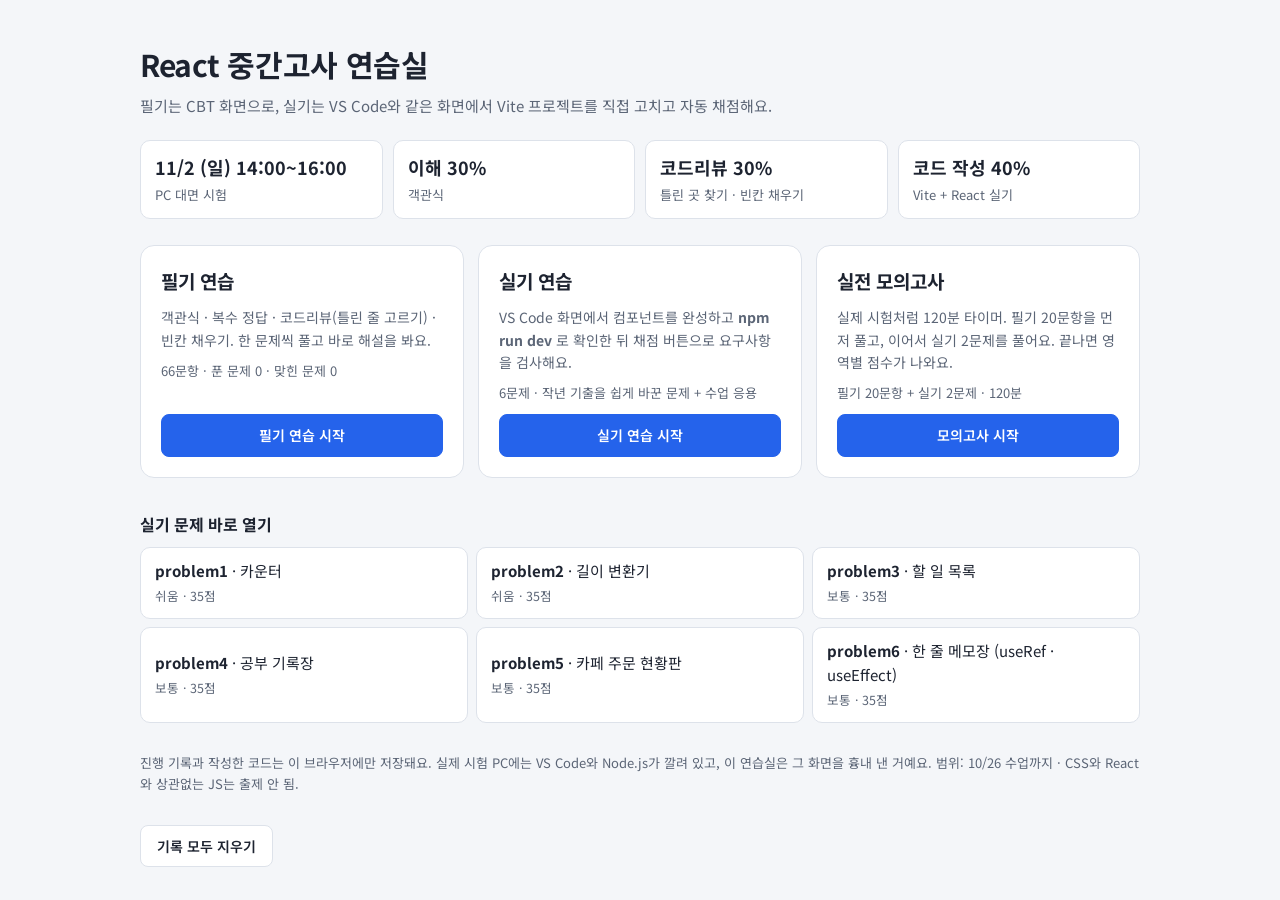
==== commit bc8a0e4f: "실기 6문제를 시험지 형식으로 개편 (길이 변환기 · 공부 기록장 · 카페 주문 현황판 새 문제, 35점 배점)" ====
--- a/index.html
+++ b/index.html
@@ -356,6 +356,27 @@
 .dlg-back.dark .dlg-btn { background: #313131; border: 0; color: #cccccc; border-radius: 2px; font-weight: 400; font-size: 13px; padding: 6px 14px; }
 .dlg-back.dark .dlg-btn.pri { background: #0078d4; color: #fff; }
 
+/* 시험 문제지 (슬라이드) */
+.sheet { padding: 18px 22px 60px; display: flex; flex-direction: column; gap: 18px; max-width: 860px; margin: 0 auto; }
+.sh-note { color: #9d9d9d; font-size: 12.5px; line-height: 1.6; }
+.sh-note code { font-family: var(--mono); color: #d7ba7d; }
+.slide { background: #eef1f5; color: #111; border-radius: 4px; overflow: hidden; box-shadow: 0 2px 10px #0006; font-family: "Malgun Gothic", "Noto Sans KR", var(--ui); user-select: text; }
+.sl-t { margin: 0; text-align: center; font-size: 22px; font-weight: 800; font-style: italic; padding: 14px 16px 10px; background: #fff; border-bottom: 5px solid; border-image: linear-gradient(90deg, #1e5aa8, #c9d8ee 70%, #fff) 1; }
+.sl-b { background: #fff; margin: 14px 18px; border-radius: 16px; padding: 18px 22px 20px; }
+.sl-f { background: linear-gradient(#e2e2e2, #bdbdbd); text-align: right; padding: 4px 14px; font-size: 12px; }
+.slide p { margin: 6px 0; line-height: 1.55; }
+.slide .o1 { font-weight: 800; font-size: 17px; padding-left: 26px; position: relative; }
+.slide .o1::before { content: ""; position: absolute; left: 2px; top: 5px; width: 11px; height: 11px; border: 3px solid #1e6fc0; border-radius: 50%; }
+.slide .o2 { font-weight: 700; font-size: 15px; padding-left: 50px; position: relative; margin-top: 10px; }
+.slide .o2::before { content: ""; position: absolute; left: 28px; top: 6px; width: 8px; height: 8px; border: 2.5px solid #e05252; border-radius: 50%; }
+.slide .o3 { font-weight: 700; font-size: 13.5px; padding-left: 72px; position: relative; color: #222; }
+.slide .o3::before { content: "▸"; position: absolute; left: 56px; color: #1e3a6b; }
+.slide .shot { margin: 12px auto 4px; max-width: 520px; border: 1px solid #ddd; border-radius: 6px; overflow: hidden; background: #fff; }
+.slide .shot img { display: block; width: 100%; }
+.slide .shots { display: grid; grid-template-columns: repeat(auto-fit, minmax(240px, 1fr)); gap: 12px; margin-top: 10px; }
+.slide .shots .shot { margin: 0; max-width: none; }
+.slide .cap { text-align: center; font-size: 12.5px; color: #555; margin-top: 4px; font-weight: 700; }
+
 /*!-----------------------------------------------------------
  * Copyright (c) Microsoft Corporation. All rights reserved.
  * Version: 0.52.2(404545bded1df6ffa41ea0af4e8ddb219018c6c1)
@@ -370,7 +391,7 @@
 <div id="home" class="page"></div>
 <div id="cbt" class="page" hidden></div>
 <div id="ide" hidden></div>
-<script>window.RL = window.RL || {}; window.RL.DATA = {"practical": [{"id": "p1", "title": "카운터", "level": "쉬움", "desc": "## 카운터 앱 완성하기\n\n수업 시간에 만든 **[카운터] 앱**입니다. 화면(UI)과 CSS는 모두 주어져 있습니다.\n아래 요구사항을 만족하도록 코드를 완성하시오. (CSS는 채점하지 않습니다.)\n\n### 화면 구성\n- **Viewer** : `현재 카운트 :` 아래에 카운트 숫자를 표시\n- **Controller** : `-1` `-10` `-100` `+100` `+10` `+1` 버튼과 `RESET` 버튼\n- **Even** : `짝수입니다` 문구 (이미 완성됨, 수정 불필요)\n\n### 요구사항\n1. 카운트 State(`count`, 초기값 0)는 **App 컴포넌트**에 만든다. (State 끌어올리기)\n2. **Viewer**는 `count`를 props로 받아 `.count` 요소에 표시한다.\n3. **Controller**의 숫자 버튼을 클릭하면 버튼에 적힌 값만큼 카운트가 변한다. (예: `-10` → 10 감소, 음수도 허용)\n4. `RESET` 버튼을 클릭하면 카운트가 0이 된다.\n5. 카운트가 **짝수일 때만** `<Even />` 컴포넌트를 렌더링한다. (0도 짝수)\n\n### 수정할 파일\n- `src/App.jsx`, `src/components/Viewer.jsx`, `src/components/Controller.jsx`\n- 각 파일의 `TODO` 주석을 참고하세요. 함수 이름(`onClickButton`, `onReset`)은 권장 사항이며, 동작만 맞으면 됩니다.", "files": {"src/main.jsx": "import { createRoot } from \"react-dom/client\";\nimport \"./index.css\";\nimport App from \"./App.jsx\";\n\ncreateRoot(document.getElementById(\"root\")).render(<App />);\n", "src/App.jsx": "import \"./App.css\";\nimport Viewer from \"./components/Viewer\";\nimport Controller from \"./components/Controller\";\nimport Even from \"./components/Even\";\n\nfunction App() {\n  // TODO 1: 카운트를 저장할 State(count)를 만들고 초기값을 0으로 설정하세요.\n\n  // TODO 2: 전달받은 value 만큼 count를 변경하는 함수 onClickButton(value)를 만드세요.\n\n  // TODO 3: count를 0으로 되돌리는 함수 onReset()을 만드세요.\n\n  return (\n    <div className=\"App\">\n      <h1>Simple Counter<\/h1>\n      <section>\n        {/* TODO 4: Viewer에 count를 props로 전달하세요. */}\n        <Viewer />\n        {/* TODO 6: count가 짝수일 때만 <Even /> 컴포넌트를 렌더링하세요. */}\n      <\/section>\n      <section>\n        {/* TODO 5: Controller에 onClickButton, onReset 함수를 props로 전달하세요. */}\n        <Controller />\n      <\/section>\n    <\/div>\n  );\n}\n\nexport default App;\n", "src/App.css": "/* 페이지 레이아웃 (채점하지 않음) */\n.App {\n  max-width: 500px;\n  width: 100%;\n  margin: 0 auto;\n  padding: 20px;\n}\n\n.App > h1 {\n  text-align: center;\n  color: #1f93ff;\n}\n\n/* App 바로 아래의 section에만 적용 */\n.App > section {\n  background-color: white;\n  border: 1px solid rgb(240, 240, 240);\n  border-radius: 5px;\n  padding: 20px;\n  margin-bottom: 10px;\n}\n\n/* Even 컴포넌트 */\n.Even {\n  margin-top: 10px;\n  text-align: center;\n  color: #28a745;\n  font-weight: bold;\n}\n", "src/index.css": "/* 전역 스타일 (채점하지 않음) */\nbody {\n  margin: 0;\n  font-family: -apple-system, BlinkMacSystemFont, \"Segoe UI\", \"Malgun Gothic\",\n    \"Apple SD Gothic Neo\", sans-serif;\n  background-color: #f5f7fb;\n  color: #111827;\n}\n\n* {\n  box-sizing: border-box;\n}\n", "src/components/Controller.css": ".Controller {\n  display: flex;\n  flex-wrap: wrap;\n  justify-content: center;\n  gap: 8px;\n}\n\n.Controller button {\n  padding: 10px 14px;\n  border: 1px solid rgb(220, 220, 220);\n  border-radius: 5px;\n  background-color: white;\n  font-size: 16px;\n  cursor: pointer;\n}\n\n.Controller button:hover {\n  background-color: #eef6ff;\n}\n\n.Controller .reset {\n  background-color: #1f93ff;\n  border: none;\n  color: white;\n  font-weight: bold;\n}\n", "src/components/Controller.jsx": "import \"./Controller.css\";\n\n// TODO 5: App에서 onClickButton, onReset 함수를 props로 받으세요.\n//   - 숫자 버튼을 클릭하면 onClickButton(버튼의 숫자)를 호출합니다. (예: -10 버튼 → onClickButton(-10))\n//   - RESET 버튼을 클릭하면 onReset()을 호출합니다.\nconst Controller = () => {\n  return (\n    <div className=\"Controller\">\n      <button>-1<\/button>\n      <button>-10<\/button>\n      <button>-100<\/button>\n      <button>+100<\/button>\n      <button>+10<\/button>\n      <button>+1<\/button>\n      <button className=\"reset\">RESET<\/button>\n    <\/div>\n  );\n};\n\nexport default Controller;\n", "src/components/Even.jsx": "// 이 파일은 수정하지 않아도 됩니다.\nconst Even = () => {\n  return <div className=\"Even\">짝수입니다<\/div>;\n};\n\nexport default Even;\n", "src/components/Viewer.css": ".Viewer {\n  text-align: center;\n}\n\n.Viewer .count {\n  font-size: 48px;\n  margin: 10px 0 0 0;\n}\n", "src/components/Viewer.jsx": "import \"./Viewer.css\";\n\n// TODO 4: App에서 count를 props로 받아, 0 대신 count를 화면에 표시하세요.\nconst Viewer = () => {\n  return (\n    <div className=\"Viewer\">\n      <div>현재 카운트 :<\/div>\n      <h1 className=\"count\">0<\/h1>\n    <\/div>\n  );\n};\n\nexport default Viewer;\n"}, "solution": {"src/App.jsx": "import { useState } from \"react\";\nimport \"./App.css\";\nimport Viewer from \"./components/Viewer\";\nimport Controller from \"./components/Controller\";\nimport Even from \"./components/Even\";\n\nfunction App() {\n  // 1. State는 Viewer와 Controller의 공통 부모인 App에 만든다 (State 끌어올리기)\n  const [count, setCount] = useState(0);\n\n  // 2. 버튼 값만큼 count 변경\n  const onClickButton = (value) => {\n    setCount(count + value);\n  };\n\n  // 3. 0으로 초기화\n  const onReset = () => {\n    setCount(0);\n  };\n\n  return (\n    <div className=\"App\">\n      <h1>Simple Counter<\/h1>\n      <section>\n        <Viewer count={count} />\n        {count % 2 === 0 && <Even />}\n      <\/section>\n      <section>\n        <Controller onClickButton={onClickButton} onReset={onReset} />\n      <\/section>\n    <\/div>\n  );\n}\n\nexport default App;\n", "src/components/Controller.jsx": "import \"./Controller.css\";\n\nconst Controller = ({ onClickButton, onReset }) => {\n  return (\n    <div className=\"Controller\">\n      <button onClick={() => onClickButton(-1)}>-1<\/button>\n      <button onClick={() => onClickButton(-10)}>-10<\/button>\n      <button onClick={() => onClickButton(-100)}>-100<\/button>\n      <button onClick={() => onClickButton(100)}>+100<\/button>\n      <button onClick={() => onClickButton(10)}>+10<\/button>\n      <button onClick={() => onClickButton(1)}>+1<\/button>\n      <button className=\"reset\" onClick={onReset}>\n        RESET\n      <\/button>\n    <\/div>\n  );\n};\n\nexport default Controller;\n", "src/components/Viewer.jsx": "import \"./Viewer.css\";\n\nconst Viewer = ({ count }) => {\n  return (\n    <div className=\"Viewer\">\n      <div>현재 카운트 :<\/div>\n      <h1 className=\"count\">{count}<\/h1>\n    <\/div>\n  );\n};\n\nexport default Viewer;\n"}, "tests": [{"name": "+1 버튼을 누르면 카운트가 1씩 증가한다", "points": 15, "body": "const btn = (label) => t.$$('.Controller button').find((b) => b.textContent.trim() === label);\nconst count = () => t.text('.Viewer .count');\nconst press = async (label) => { const b = btn(label); t.expect(!!b, label + ' 버튼을 찾을 수 없어요'); await t.click(b); await t.wait(30); };\nawait press('+1');\nt.expect(count() === '1', '+1 버튼을 한 번 누르면 1이 표시되어야 해요 (현재: ' + count() + ')');\nawait press('+1');\nt.expect(count() === '2', '+1 버튼을 두 번 누르면 2가 표시되어야 해요 (현재: ' + count() + ')');"}, {"name": "+10, +100 버튼을 누르면 값이 누적되어 표시된다", "points": 20, "body": "const btn = (label) => t.$$('.Controller button').find((b) => b.textContent.trim() === label);\nconst count = () => t.text('.Viewer .count');\nconst press = async (label) => { const b = btn(label); t.expect(!!b, label + ' 버튼을 찾을 수 없어요'); await t.click(b); await t.wait(30); };\nawait press('+100');\nawait press('+10');\nawait press('+10');\nt.expect(count() === '120', '+100, +10, +10을 누르면 120이 되어야 해요 (현재: ' + count() + ')');"}, {"name": "-1, -10, -100 버튼을 누르면 카운트가 감소한다 (음수 허용)", "points": 20, "body": "const btn = (label) => t.$$('.Controller button').find((b) => b.textContent.trim() === label);\nconst count = () => t.text('.Viewer .count');\nconst press = async (label) => { const b = btn(label); t.expect(!!b, label + ' 버튼을 찾을 수 없어요'); await t.click(b); await t.wait(30); };\nawait press('-100');\nt.expect(count() === '-100', '-100 버튼을 누르면 -100이 되어야 해요 (현재: ' + count() + ')');\nawait press('-10');\nawait press('-1');\nt.expect(count() === '-111', '-100, -10, -1을 누르면 -111이 되어야 해요 (현재: ' + count() + ')');"}, {"name": "RESET 버튼을 누르면 카운트가 0으로 초기화된다", "points": 20, "body": "const btn = (label) => t.$$('.Controller button').find((b) => b.textContent.trim() === label);\nconst count = () => t.text('.Viewer .count');\nconst press = async (label) => { const b = btn(label); t.expect(!!b, label + ' 버튼을 찾을 수 없어요'); await t.click(b); await t.wait(30); };\nawait press('+100');\nawait press('+1');\nt.expect(count() === '101', '+100, +1을 누르면 101이 되어야 해요 (현재: ' + count() + ')');\nawait press('RESET');\nt.expect(count() === '0', 'RESET 버튼을 누르면 0이 되어야 해요 (현재: ' + count() + ')');"}, {"name": "카운트가 짝수일 때만 '짝수입니다'가 표시된다", "points": 25, "body": "const btn = (label) => t.$$('.Controller button').find((b) => b.textContent.trim() === label);\nconst count = () => t.text('.Viewer .count');\nconst press = async (label) => { const b = btn(label); t.expect(!!b, label + ' 버튼을 찾을 수 없어요'); await t.click(b); await t.wait(30); };\nt.expect(!!t.$('.Even'), '처음 카운트 0은 짝수이므로 \"짝수입니다\"가 보여야 해요');\nawait press('+1');\nt.expect(count() === '1', '+1 버튼을 누르면 1이 되어야 해요');\nt.expect(!t.$('.Even'), '카운트가 1(홀수)이면 \"짝수입니다\"가 사라져야 해요');\nawait press('+1');\nt.expect(!!t.$('.Even'), '카운트가 2(짝수)이면 \"짝수입니다\"가 다시 보여야 해요');"}]}, {"id": "p2", "title": "환율 계산기", "level": "쉬움", "desc": "## 환율 계산기 완성하기\n\n원화(KRW) 금액을 입력하고 통화 버튼을 누르면 환전된 금액을 보여 주는 앱입니다.\n화면(UI)과 CSS는 모두 주어져 있습니다. 아래 요구사항을 만족하도록 코드를 완성하시오. (CSS는 채점하지 않습니다.)\n\n### 화면 구성\n- **AmountInput** : 환전할 원화 입력창 (`KRW`)\n- **CurrencySelector** : `USD로 환전` `EUR로 환전` `JPY로 환전` 버튼 (환율은 고정)\n- **ConversionResult** : 환전된 금액 표시 (예: `0.70 USD`)\n\n| 통화 | 1 KRW 당 |\n|---|---|\n| USD | 0.0007 |\n| EUR | 0.0006 |\n| JPY | 0.11 |\n\n### 요구사항\n1. **App**에 금액 State `amount`(초기값 **1000**)와 통화 State `currency`(초기값 **\"USD\"**)를 만든다.\n2. **AmountInput**의 입력창은 `amount`와 연결한다. (value + onChange, props 사용)\n3. **CurrencySelector**의 버튼을 누르면 `currency`가 해당 통화로 바뀐다.\n4. 환전 결과는 `amount × RATES[currency]`를 `toFixed(2)`로 소수점 둘째 자리까지 계산하고,\n   **ConversionResult**의 `<h1>`에 `결과 통화` 형식으로 표시한다. (예: `7.00 USD`)\n5. 통화를 고른 뒤 **금액만 바꿔도 결과가 즉시 갱신**되어야 한다.\n   (힌트: 결과를 별도 State로 저장하지 말고, 렌더링할 때 `amount`와 `currency`로 계산하세요.)\n\n### 수정할 파일\n- `src/App.jsx`, `src/components/AmountInput.jsx`, `src/components/CurrencySelector.jsx`, `src/components/ConversionResult.jsx`\n- 각 파일의 `TODO` 주석을 참고하세요.", "files": {"src/main.jsx": "import { createRoot } from \"react-dom/client\";\nimport \"./index.css\";\nimport App from \"./App.jsx\";\n\ncreateRoot(document.getElementById(\"root\")).render(<App />);\n", "src/App.jsx": "import \"./App.css\";\nimport AmountInput from \"./components/AmountInput\";\nimport CurrencySelector from \"./components/CurrencySelector\";\nimport ConversionResult from \"./components/ConversionResult\";\n\n// 1원(KRW)당 환율 (수정하지 마세요)\nconst RATES = {\n  USD: 0.0007,\n  EUR: 0.0006,\n  JPY: 0.11,\n};\n\nfunction App() {\n  // TODO 1: 환전할 원화 금액 State(amount, 초기값 1000)를 만드세요.\n\n  // TODO 2: 선택한 통화 State(currency, 초기값 \"USD\")를 만드세요.\n\n  // TODO 3: amount와 currency로 환전 결과를 계산하세요.\n  //   result = (amount × RATES[currency])를 소수점 둘째 자리까지 표시 → toFixed(2)\n  //   (State를 하나 더 만들지 말고, 렌더링할 때 계산하면 금액이 바뀔 때 결과도 바로 바뀝니다.)\n\n  return (\n    <div className=\"App\">\n      <section>\n        {/* TODO 4: amount와 amount를 바꾸는 함수를 props로 전달하세요. */}\n        <AmountInput />\n      <\/section>\n      <section>\n        {/* TODO 5: 통화를 바꾸는 함수를 props로 전달하세요. */}\n        <CurrencySelector />\n      <\/section>\n      <section>\n        {/* TODO 6: 계산 결과와 currency를 props로 전달하세요. */}\n        <ConversionResult />\n      <\/section>\n    <\/div>\n  );\n}\n\nexport default App;\n", "src/App.css": "/* 메인 컨테이너 중앙 정렬 (채점하지 않음) */\n.App {\n  margin: 0 auto;\n  max-width: 600px;\n  width: 100%;\n  padding: 20px;\n}\n\n/* 섹션 공통 스타일 */\n.App section {\n  padding: 20px;\n  background-color: #ffffff;\n  border: 1px solid #f0f0f0;\n  border-radius: 10px;\n  margin-bottom: 20px;\n}\n\n/* 섹션 제목 스타일 */\n.App section h2 {\n  margin: 0;\n  font-weight: normal;\n  font-size: 18px;\n  color: gray;\n}\n\n/* 입력 필드 공통 스타일 */\n.App input {\n  font-weight: bold;\n  height: 1.5em;\n  border-radius: 10px;\n  text-align: center;\n}\n", "src/index.css": "/* 전역 스타일 (채점하지 않음) */\nbody {\n  margin: 0;\n  font-family: -apple-system, BlinkMacSystemFont, \"Segoe UI\", \"Malgun Gothic\",\n    \"Apple SD Gothic Neo\", sans-serif;\n  background-color: #f5f7fb;\n  color: #111827;\n}\n\n* {\n  box-sizing: border-box;\n}\n", "src/components/AmountInput.css": "/* 금액 입력 필드 */\n.App .AmountInput input {\n  width: 40%;\n  font-size: 1em;\n  margin-left: 20px;\n}\n", "src/components/AmountInput.jsx": "import \"./AmountInput.css\";\n\n// TODO 4: App에서 amount와 amount를 바꾸는 함수를 props로 받으세요.\n//   - input의 value는 amount\n//   - 입력이 바뀔 때(onChange) e.target.value로 amount를 변경\nconst AmountInput = () => {\n  return (\n    <div className=\"AmountInput\">\n      <h2>환전할 원화:<\/h2>\n      <h1>\n        <input type=\"number\" /> KRW\n      <\/h1>\n    <\/div>\n  );\n};\n\nexport default AmountInput;\n", "src/components/ConversionResult.css": "/* 변환 결과 */\n.App .ConversionResult h1 {\n  border-bottom: gray 2px solid;\n  display: inline-flex;\n  min-width: 120px;\n  min-height: 1.2em;\n  margin-left: 20px;\n}\n", "src/components/ConversionResult.jsx": "import \"./ConversionResult.css\";\n\n// TODO 6: App에서 환전 결과와 통화를 props로 받아 \"결과 통화\" 형식으로 표시하세요.\n//   예) 0.70 USD\nconst ConversionResult = () => {\n  return (\n    <div className=\"ConversionResult\">\n      <h2>환전된 금액:<\/h2>\n      <h1><\/h1>\n    <\/div>\n  );\n};\n\nexport default ConversionResult;\n", "src/components/CurrencySelector.css": "/* 통화 선택 컨테이너 */\n.CurrencySelector {\n  display: flex;\n  gap: 20px;\n}\n\n/* 통화 옵션 (개별 통화) */\n.CurrencyOption {\n  flex: 1;\n  display: flex;\n  flex-direction: column;\n  align-items: center;\n  gap: 8px;\n}\n\n/* 환율 안내 문구 */\n.CurrencyOption .rate {\n  color: gray;\n  font-size: 14px;\n}\n\n/* 통화 선택 버튼 */\n.CurrencyOption button {\n  width: 100%;\n  padding: 10px;\n  font-size: 1em;\n  font-weight: bold;\n  border: none;\n  border-radius: 10px;\n  background-color: #1f93ff;\n  color: white;\n  cursor: pointer;\n}\n", "src/components/CurrencySelector.jsx": "import \"./CurrencySelector.css\";\n\n// TODO 5: App에서 통화를 바꾸는 함수를 props로 받으세요.\n//   - \"USD로 환전\" 버튼 클릭 → 통화를 \"USD\"로 변경\n//   - \"EUR로 환전\" 버튼 클릭 → 통화를 \"EUR\"로 변경\n//   - \"JPY로 환전\" 버튼 클릭 → 통화를 \"JPY\"로 변경\nconst CurrencySelector = () => {\n  return (\n    <div className=\"CurrencySelector\">\n      <div className=\"CurrencyOption\">\n        <div className=\"rate\">1 KRW = 0.0007 USD<\/div>\n        <button>USD로 환전<\/button>\n      <\/div>\n      <div className=\"CurrencyOption\">\n        <div className=\"rate\">1 KRW = 0.0006 EUR<\/div>\n        <button>EUR로 환전<\/button>\n      <\/div>\n      <div className=\"CurrencyOption\">\n        <div className=\"rate\">1 KRW = 0.11 JPY<\/div>\n        <button>JPY로 환전<\/button>\n      <\/div>\n    <\/div>\n  );\n};\n\nexport default CurrencySelector;\n"}, "solution": {"src/App.jsx": "import { useState } from \"react\";\nimport \"./App.css\";\nimport AmountInput from \"./components/AmountInput\";\nimport CurrencySelector from \"./components/CurrencySelector\";\nimport ConversionResult from \"./components/ConversionResult\";\n\n// 1원(KRW)당 환율 (수정하지 마세요)\nconst RATES = {\n  USD: 0.0007,\n  EUR: 0.0006,\n  JPY: 0.11,\n};\n\nfunction App() {\n  const [amount, setAmount] = useState(1000);\n  const [currency, setCurrency] = useState(\"USD\");\n\n  // 렌더링할 때마다 계산 → amount나 currency가 바뀌면 결과도 즉시 바뀜\n  const result = (Number(amount) * RATES[currency]).toFixed(2);\n\n  return (\n    <div className=\"App\">\n      <section>\n        <AmountInput amount={amount} onChangeAmount={setAmount} />\n      <\/section>\n      <section>\n        <CurrencySelector onSelect={setCurrency} />\n      <\/section>\n      <section>\n        <ConversionResult result={result} currency={currency} />\n      <\/section>\n    <\/div>\n  );\n}\n\nexport default App;\n", "src/components/AmountInput.jsx": "import \"./AmountInput.css\";\n\nconst AmountInput = ({ amount, onChangeAmount }) => {\n  const handleOnChange = (e) => {\n    onChangeAmount(e.target.value);\n  };\n\n  return (\n    <div className=\"AmountInput\">\n      <h2>환전할 원화:<\/h2>\n      <h1>\n        <input type=\"number\" value={amount} onChange={handleOnChange} /> KRW\n      <\/h1>\n    <\/div>\n  );\n};\n\nexport default AmountInput;\n", "src/components/ConversionResult.jsx": "import \"./ConversionResult.css\";\n\nconst ConversionResult = ({ result, currency }) => {\n  return (\n    <div className=\"ConversionResult\">\n      <h2>환전된 금액:<\/h2>\n      <h1>\n        {result} {currency}\n      <\/h1>\n    <\/div>\n  );\n};\n\nexport default ConversionResult;\n", "src/components/CurrencySelector.jsx": "import \"./CurrencySelector.css\";\n\nconst CurrencySelector = ({ onSelect }) => {\n  return (\n    <div className=\"CurrencySelector\">\n      <div className=\"CurrencyOption\">\n        <div className=\"rate\">1 KRW = 0.0007 USD<\/div>\n        <button onClick={() => onSelect(\"USD\")}>USD로 환전<\/button>\n      <\/div>\n      <div className=\"CurrencyOption\">\n        <div className=\"rate\">1 KRW = 0.0006 EUR<\/div>\n        <button onClick={() => onSelect(\"EUR\")}>EUR로 환전<\/button>\n      <\/div>\n      <div className=\"CurrencyOption\">\n        <div className=\"rate\">1 KRW = 0.11 JPY<\/div>\n        <button onClick={() => onSelect(\"JPY\")}>JPY로 환전<\/button>\n      <\/div>\n    <\/div>\n  );\n};\n\nexport default CurrencySelector;\n"}, "tests": [{"name": "처음 화면에 1000 KRW의 USD 환전 결과(0.70 USD)가 표시된다", "points": 20, "body": "const res = () => t.text('.ConversionResult h1');\nconst num = (s) => parseFloat(String(s).replace(/[^0-9.]/g, ''));\nconst near = (a, b) => Math.abs(a - b) < 0.006;\nconst cur = (c) => t.$$('.CurrencyOption button').find((b) => b.textContent.includes(c));\nconst choose = async (c) => { const b = cur(c); t.expect(!!b, c + ' 버튼을 찾을 수 없어요'); await t.click(b); await t.wait(30); };\nconst setAmount = async (v) => { await t.type('.AmountInput input', v); await t.wait(30); };\nconst check = (value, code, msg) => {\n  const r = res();\n  t.expect(r.includes(code) && near(num(r), value), msg + ' (기대: ' + value.toFixed(2) + ' ' + code + ', 현재: \"' + r + '\")');\n};\nconst input = t.$('.AmountInput input');\nt.expect(!!input && input.value === '1000', '금액 입력창의 초기값은 1000이어야 해요 (현재: \"' + (input ? input.value : '') + '\")');\ncheck(0.7, 'USD', '처음 화면에 0.70 USD가 표시되어야 해요');"}, {"name": "금액을 입력하고 USD 버튼을 누르면 환전 결과가 표시된다", "points": 25, "body": "const res = () => t.text('.ConversionResult h1');\nconst num = (s) => parseFloat(String(s).replace(/[^0-9.]/g, ''));\nconst near = (a, b) => Math.abs(a - b) < 0.006;\nconst cur = (c) => t.$$('.CurrencyOption button').find((b) => b.textContent.includes(c));\nconst choose = async (c) => { const b = cur(c); t.expect(!!b, c + ' 버튼을 찾을 수 없어요'); await t.click(b); await t.wait(30); };\nconst setAmount = async (v) => { await t.type('.AmountInput input', v); await t.wait(30); };\nconst check = (value, code, msg) => {\n  const r = res();\n  t.expect(r.includes(code) && near(num(r), value), msg + ' (기대: ' + value.toFixed(2) + ' ' + code + ', 현재: \"' + r + '\")');\n};\nawait setAmount('10000');\nawait choose('USD');\ncheck(7, 'USD', '10000원을 USD로 환전하면 7.00 USD가 표시되어야 해요');"}, {"name": "EUR, JPY 버튼을 누르면 해당 통화로 환전된다", "points": 25, "body": "const res = () => t.text('.ConversionResult h1');\nconst num = (s) => parseFloat(String(s).replace(/[^0-9.]/g, ''));\nconst near = (a, b) => Math.abs(a - b) < 0.006;\nconst cur = (c) => t.$$('.CurrencyOption button').find((b) => b.textContent.includes(c));\nconst choose = async (c) => { const b = cur(c); t.expect(!!b, c + ' 버튼을 찾을 수 없어요'); await t.click(b); await t.wait(30); };\nconst setAmount = async (v) => { await t.type('.AmountInput input', v); await t.wait(30); };\nconst check = (value, code, msg) => {\n  const r = res();\n  t.expect(r.includes(code) && near(num(r), value), msg + ' (기대: ' + value.toFixed(2) + ' ' + code + ', 현재: \"' + r + '\")');\n};\nawait setAmount('5000');\nawait choose('EUR');\ncheck(3, 'EUR', '5000원을 EUR로 환전하면 3.00 EUR이 표시되어야 해요');\nawait choose('JPY');\ncheck(550, 'JPY', '5000원을 JPY로 환전하면 550.00 JPY가 표시되어야 해요');"}, {"name": "통화를 고른 뒤 금액만 바꿔도 결과가 즉시 갱신된다", "points": 30, "body": "const res = () => t.text('.ConversionResult h1');\nconst num = (s) => parseFloat(String(s).replace(/[^0-9.]/g, ''));\nconst near = (a, b) => Math.abs(a - b) < 0.006;\nconst cur = (c) => t.$$('.CurrencyOption button').find((b) => b.textContent.includes(c));\nconst choose = async (c) => { const b = cur(c); t.expect(!!b, c + ' 버튼을 찾을 수 없어요'); await t.click(b); await t.wait(30); };\nconst setAmount = async (v) => { await t.type('.AmountInput input', v); await t.wait(30); };\nconst check = (value, code, msg) => {\n  const r = res();\n  t.expect(r.includes(code) && near(num(r), value), msg + ' (기대: ' + value.toFixed(2) + ' ' + code + ', 현재: \"' + r + '\")');\n};\nawait choose('JPY');\ncheck(110, 'JPY', '1000원 상태에서 JPY 버튼을 누르면 110.00 JPY가 표시되어야 해요');\nawait setAmount('2000');\ncheck(220, 'JPY', '버튼을 다시 누르지 않아도 금액을 2000으로 바꾸면 220.00 JPY로 바뀌어야 해요');\nawait setAmount('30000');\ncheck(3300, 'JPY', '금액을 30000으로 바꾸면 3300.00 JPY로 바뀌어야 해요');"}]}, {"id": "p3", "title": "할 일 목록", "level": "보통", "desc": "## 할 일 관리 앱 완성하기\n\n수업 시간에 만든 **[할 일 관리] 앱**입니다. 화면(UI)과 CSS는 모두 주어져 있습니다.\n아래 요구사항을 만족하도록 코드를 완성하시오. (CSS는 채점하지 않습니다.)\n\n### 화면 구성\n- **Header** (App 안에 포함) : 오늘 날짜 표시 — 이미 완성됨\n- **TodoEditor** : 할 일 입력창 + `추가` 버튼\n- **TodoList** : 검색창(`.searchbar`) + 할 일 목록(`.list_wrapper`)\n- **TodoItem** : 체크박스, 내용(`.title_col`), 날짜, `삭제` 버튼\n\n### 요구사항\n1. **App**에 할 일 목록 State `todo`를 만들고 초기값을 `mockTodo`(3개)로 설정한다.\n2. **TodoList**는 `todo` 배열을 `map`으로 순회하며 **TodoItem**을 렌더링한다. (`key` 필수)\n3. **TodoEditor**에 내용을 입력하고 `추가`를 누르면 새 할 일이 목록에 추가되고 입력창이 비워진다.\n   - 새 아이템의 `id`는 `useRef`(초기값 3)로 만들어 1씩 증가시킨다.\n   - 입력창이 비어 있으면 추가하지 않는다.\n4. **TodoItem**의 체크박스를 클릭하면 해당 아이템의 `isDone`이 토글된다. (`onUpdate`)\n5. **TodoItem**의 `삭제` 버튼을 누르면 해당 아이템만 삭제된다. (`onDelete`)\n6. **TodoList**의 검색창에 검색어를 입력하면 내용에 검색어가 포함된 할 일만 보인다. (빈 검색어 → 전체)\n\n> 데이터 모델: `{ id, isDone, content, createdDate }`\n> State와 데이터를 바꾸는 함수(`onCreate`, `onUpdate`, `onDelete`)는 모두 App에 두고 props로 내려 주세요.\n\n### 수정할 파일\n- `src/App.jsx`, `src/components/TodoEditor.jsx`, `src/components/TodoList.jsx`, `src/components/TodoItem.jsx`", "files": {"src/main.jsx": "import { createRoot } from \"react-dom/client\";\nimport \"./index.css\";\nimport App from \"./App.jsx\";\n\ncreateRoot(document.getElementById(\"root\")).render(<App />);\n", "src/App.jsx": "import { useState, useRef } from \"react\";\nimport \"./App.css\";\nimport TodoEditor from \"./components/TodoEditor\";\nimport TodoList from \"./components/TodoList\";\n\n// 목(Mock) 데이터 (수정하지 마세요)\nconst mockTodo = [\n  { id: 0, isDone: false, content: \"React 공부하기\", createdDate: new Date().getTime() },\n  { id: 1, isDone: false, content: \"빨래 널기\", createdDate: new Date().getTime() },\n  { id: 2, isDone: false, content: \"노래 연습하기\", createdDate: new Date().getTime() },\n];\n\nfunction App() {\n  // TODO 1: 할 일 목록 State(todo)를 만들고 초기값을 mockTodo로 설정하세요.\n\n  // TODO 2: 새 아이템의 id로 사용할 Ref 객체(idRef)를 초기값 3으로 만드세요.\n\n  // TODO 3: onCreate(content) - 새 할 일 아이템을 todo에 추가하세요.\n  //   새 아이템: { id: idRef.current, isDone: false, content, createdDate: new Date().getTime() }\n  //   추가한 뒤 idRef.current를 1 증가시키세요.\n\n  // TODO 4: onUpdate(targetId) - id가 targetId인 아이템의 isDone을 반대로 바꾸세요. (map 사용)\n\n  // TODO 5: onDelete(targetId) - id가 targetId인 아이템을 삭제하세요. (filter 사용)\n\n  return (\n    <div className=\"App\">\n      <div className=\"Header\">\n        <h3>오늘은 📆<\/h3>\n        <h1>{new Date().toDateString()}<\/h1>\n      <\/div>\n      {/* TODO 6: 필요한 State와 함수를 props로 전달하세요. */}\n      <TodoEditor />\n      <TodoList />\n    <\/div>\n  );\n}\n\nexport default App;\n", "src/App.css": "/* 페이지 레이아웃 (채점하지 않음) */\n.App {\n  max-width: 500px;\n  width: 100%;\n  margin: 0 auto;\n  padding: 20px;\n  display: flex;\n  flex-direction: column;\n  gap: 30px;\n}\n\n/* 헤더: 오늘 날짜 */\n.Header h3 {\n  margin: 0;\n}\n\n.Header h1 {\n  margin: 0;\n  color: #1f93ff;\n}\n", "src/index.css": "/* 전역 스타일 (채점하지 않음) */\nbody {\n  margin: 0;\n  font-family: -apple-system, BlinkMacSystemFont, \"Segoe UI\", \"Malgun Gothic\",\n    \"Apple SD Gothic Neo\", sans-serif;\n  background-color: #f5f7fb;\n  color: #111827;\n}\n\n* {\n  box-sizing: border-box;\n}\n", "src/components/TodoEditor.css": ".TodoEditor h4 {\n  margin: 0 0 10px 0;\n}\n\n.TodoEditor .editor_wrapper {\n  width: 100%;\n  display: flex;\n  gap: 10px;\n}\n\n.TodoEditor input {\n  flex: 1;\n  padding: 15px;\n  border: 1px solid rgb(220, 220, 220);\n  border-radius: 5px;\n}\n\n.TodoEditor input:focus {\n  outline: none;\n  border: 1px solid #1f93ff;\n}\n\n.TodoEditor button {\n  cursor: pointer;\n  width: 80px;\n  border: none;\n  background-color: #1f93ff;\n  color: white;\n  border-radius: 5px;\n}\n", "src/components/TodoEditor.jsx": "import { useState } from \"react\";\nimport \"./TodoEditor.css\";\n\n// props: onCreate(content)\nconst TodoEditor = () => {\n  // TODO 7: 입력한 내용을 저장할 State(content)를 만들고 input과 연결하세요. (value + onChange)\n\n  // TODO 8: <추가> 버튼을 클릭하면\n  //   - content가 빈 문자열이면 아무것도 하지 않습니다.\n  //   - 아니면 onCreate(content)를 호출하고, 입력창을 비웁니다.\n\n  return (\n    <div className=\"TodoEditor\">\n      <h4>새로운 Todo 작성하기 ✏️<\/h4>\n      <div className=\"editor_wrapper\">\n        <input placeholder=\"새로운 Todo...\" />\n        <button>추가<\/button>\n      <\/div>\n    <\/div>\n  );\n};\n\nexport default TodoEditor;\n", "src/components/TodoItem.css": ".TodoItem {\n  display: flex;\n  align-items: center;\n  gap: 20px;\n  padding-bottom: 20px;\n  border-bottom: 1px solid rgb(240, 240, 240);\n}\n\n.TodoItem .checkbox_col {\n  width: 20px;\n}\n\n.TodoItem .title_col {\n  flex: 1;\n}\n\n.TodoItem .date_col {\n  font-size: 14px;\n  color: gray;\n}\n\n.TodoItem .btn_col button {\n  cursor: pointer;\n  color: gray;\n  font-size: 14px;\n  border: none;\n  border-radius: 5px;\n  padding: 5px;\n}\n", "src/components/TodoItem.jsx": "import \"./TodoItem.css\";\n\nconst TodoItem = ({ id, content, isDone, createdDate, onUpdate, onDelete }) => {\n  const onChangeCheckbox = () => {\n    // TODO 12: onUpdate를 호출해 이 아이템(id)의 완료 여부를 토글하세요.\n  };\n\n  const onClickDelete = () => {\n    // TODO 13: onDelete를 호출해 이 아이템(id)을 삭제하세요.\n  };\n\n  return (\n    <div className=\"TodoItem\">\n      <div className=\"checkbox_col\">\n        <input type=\"checkbox\" checked={isDone} onChange={onChangeCheckbox} />\n      <\/div>\n      <div className=\"title_col\">{content}<\/div>\n      <div className=\"date_col\">{new Date(createdDate).toLocaleDateString()}<\/div>\n      <div className=\"btn_col\">\n        <button onClick={onClickDelete}>삭제<\/button>\n      <\/div>\n    <\/div>\n  );\n};\n\nexport default TodoItem;\n", "src/components/TodoList.css": ".TodoList h4 {\n  margin: 0 0 10px 0;\n}\n\n.TodoList .searchbar {\n  margin-bottom: 20px;\n  width: 100%;\n  border: none;\n  border-bottom: 1px solid rgb(220, 220, 220);\n  box-sizing: border-box;\n  padding: 15px 0;\n}\n\n.TodoList .searchbar:focus {\n  outline: none;\n  border-bottom: 1px solid #1f93ff;\n}\n\n.TodoList .list_wrapper {\n  display: flex;\n  flex-direction: column;\n  gap: 20px;\n}\n", "src/components/TodoList.jsx": "import { useState } from \"react\";\nimport TodoItem from \"./TodoItem\";\nimport \"./TodoList.css\";\n\n// props: todo(할 일 배열), onUpdate, onDelete\nconst TodoList = () => {\n  // TODO 9: 검색어를 저장할 State(search)를 만들고 검색 입력창과 연결하세요.\n\n  // TODO 10: getSearchResult() - search가 빈 문자열이면 todo 전체를,\n  //   아니면 content에 search가 포함된 아이템만 반환하세요. (filter, includes 사용)\n\n  return (\n    <div className=\"TodoList\">\n      <h4>Todo List 🌱<\/h4>\n      <input className=\"searchbar\" placeholder=\"검색어를 입력하세요\" />\n      <div className=\"list_wrapper\">\n        {/* TODO 11: 검색 결과 배열을 map으로 순회하며 TodoItem을 렌더링하세요.\n            - key는 아이템의 id\n            - 아이템의 정보(id, content, isDone, createdDate)와 onUpdate, onDelete를 props로 전달 */}\n      <\/div>\n    <\/div>\n  );\n};\n\nexport default TodoList;\n"}, "solution": {"src/App.jsx": "import { useState, useRef } from \"react\";\nimport \"./App.css\";\nimport TodoEditor from \"./components/TodoEditor\";\nimport TodoList from \"./components/TodoList\";\n\n// 목(Mock) 데이터 (수정하지 마세요)\nconst mockTodo = [\n  { id: 0, isDone: false, content: \"React 공부하기\", createdDate: new Date().getTime() },\n  { id: 1, isDone: false, content: \"빨래 널기\", createdDate: new Date().getTime() },\n  { id: 2, isDone: false, content: \"노래 연습하기\", createdDate: new Date().getTime() },\n];\n\nfunction App() {\n  const [todo, setTodo] = useState(mockTodo);\n  const idRef = useRef(3);\n\n  const onCreate = (content) => {\n    const newItem = {\n      id: idRef.current,\n      isDone: false,\n      content,\n      createdDate: new Date().getTime(),\n    };\n    setTodo([newItem, ...todo]);\n    idRef.current += 1;\n  };\n\n  const onUpdate = (targetId) => {\n    setTodo(\n      todo.map((it) => (it.id === targetId ? { ...it, isDone: !it.isDone } : it))\n    );\n  };\n\n  const onDelete = (targetId) => {\n    setTodo(todo.filter((it) => it.id !== targetId));\n  };\n\n  return (\n    <div className=\"App\">\n      <div className=\"Header\">\n        <h3>오늘은 📆<\/h3>\n        <h1>{new Date().toDateString()}<\/h1>\n      <\/div>\n      <TodoEditor onCreate={onCreate} />\n      <TodoList todo={todo} onUpdate={onUpdate} onDelete={onDelete} />\n    <\/div>\n  );\n}\n\nexport default App;\n", "src/components/TodoEditor.jsx": "import { useState } from \"react\";\nimport \"./TodoEditor.css\";\n\nconst TodoEditor = ({ onCreate }) => {\n  const [content, setContent] = useState(\"\");\n\n  const onChangeContent = (e) => {\n    setContent(e.target.value);\n  };\n\n  const onSubmit = () => {\n    if (!content) {\n      return;\n    }\n    onCreate(content);\n    setContent(\"\");\n  };\n\n  return (\n    <div className=\"TodoEditor\">\n      <h4>새로운 Todo 작성하기 ✏️<\/h4>\n      <div className=\"editor_wrapper\">\n        <input value={content} onChange={onChangeContent} placeholder=\"새로운 Todo...\" />\n        <button onClick={onSubmit}>추가<\/button>\n      <\/div>\n    <\/div>\n  );\n};\n\nexport default TodoEditor;\n", "src/components/TodoItem.jsx": "import \"./TodoItem.css\";\n\nconst TodoItem = ({ id, content, isDone, createdDate, onUpdate, onDelete }) => {\n  const onChangeCheckbox = () => {\n    onUpdate(id);\n  };\n\n  const onClickDelete = () => {\n    onDelete(id);\n  };\n\n  return (\n    <div className=\"TodoItem\">\n      <div className=\"checkbox_col\">\n        <input type=\"checkbox\" checked={isDone} onChange={onChangeCheckbox} />\n      <\/div>\n      <div className=\"title_col\">{content}<\/div>\n      <div className=\"date_col\">{new Date(createdDate).toLocaleDateString()}<\/div>\n      <div className=\"btn_col\">\n        <button onClick={onClickDelete}>삭제<\/button>\n      <\/div>\n    <\/div>\n  );\n};\n\nexport default TodoItem;\n", "src/components/TodoList.jsx": "import { useState } from \"react\";\nimport TodoItem from \"./TodoItem\";\nimport \"./TodoList.css\";\n\nconst TodoList = ({ todo, onUpdate, onDelete }) => {\n  const [search, setSearch] = useState(\"\");\n\n  const onChangeSearch = (e) => {\n    setSearch(e.target.value);\n  };\n\n  const getSearchResult = () => {\n    return search === \"\"\n      ? todo\n      : todo.filter((it) => it.content.toLowerCase().includes(search.toLowerCase()));\n  };\n\n  return (\n    <div className=\"TodoList\">\n      <h4>Todo List 🌱<\/h4>\n      <input\n        className=\"searchbar\"\n        value={search}\n        onChange={onChangeSearch}\n        placeholder=\"검색어를 입력하세요\"\n      />\n      <div className=\"list_wrapper\">\n        {getSearchResult().map((it) => (\n          <TodoItem key={it.id} {...it} onUpdate={onUpdate} onDelete={onDelete} />\n        ))}\n      <\/div>\n    <\/div>\n  );\n};\n\nexport default TodoList;\n"}, "tests": [{"name": "처음 화면에 목 데이터 3개가 목록으로 렌더링된다", "points": 15, "body": "const items = () => t.$$('.TodoItem');\nconst find = (c) => items().find((el) => t.text(el.querySelector('.title_col')) === c);\nconst titles = () => items().map((el) => t.text(el.querySelector('.title_col'))).join(', ');\nconst add = async (c) => {\n  await t.type('.TodoEditor input', c);\n  await t.wait(30);\n  await t.click('.TodoEditor button');\n  await t.wait(30);\n};\nt.expect(items().length === 3, '처음에 TodoItem이 3개 보여야 해요 (현재: ' + items().length + '개)');\nt.expect(!!find('React 공부하기') && !!find('빨래 널기') && !!find('노래 연습하기'), 'mockTodo의 내용(React 공부하기, 빨래 널기, 노래 연습하기)이 보여야 해요 (현재: ' + titles() + ')');"}, {"name": "할 일을 입력하고 추가를 누르면 목록에 추가되고 입력창이 비워진다", "points": 25, "body": "const items = () => t.$$('.TodoItem');\nconst find = (c) => items().find((el) => t.text(el.querySelector('.title_col')) === c);\nconst titles = () => items().map((el) => t.text(el.querySelector('.title_col'))).join(', ');\nconst add = async (c) => {\n  await t.type('.TodoEditor input', c);\n  await t.wait(30);\n  await t.click('.TodoEditor button');\n  await t.wait(30);\n};\nawait add('시험 공부');\nt.expect(!!find('시험 공부'), '추가한 \"시험 공부\"가 목록에 보여야 해요 (현재: ' + titles() + ')');\nt.expect(items().length === 4, '추가 후 할 일이 4개여야 해요 (현재: ' + items().length + '개)');\nt.expect(t.$('.TodoEditor input').value === '', '추가한 뒤 입력창이 비워져야 해요');\nawait add('운동하기');\nt.expect(items().length === 5 && !!find('운동하기'), '두 번째로 추가한 \"운동하기\"도 보여야 해요 (현재: ' + titles() + ')');"}, {"name": "입력창이 비어 있으면 할 일이 추가되지 않는다", "points": 10, "body": "const items = () => t.$$('.TodoItem');\nconst find = (c) => items().find((el) => t.text(el.querySelector('.title_col')) === c);\nconst titles = () => items().map((el) => t.text(el.querySelector('.title_col'))).join(', ');\nconst add = async (c) => {\n  await t.type('.TodoEditor input', c);\n  await t.wait(30);\n  await t.click('.TodoEditor button');\n  await t.wait(30);\n};\nawait add('장보기');\nt.expect(items().length === 4, '먼저 \"장보기\"를 추가하면 4개가 되어야 해요 (현재: ' + items().length + '개)');\nawait t.type('.TodoEditor input', '');\nawait t.wait(30);\nawait t.click('.TodoEditor button');\nawait t.wait(30);\nt.expect(items().length === 4, '빈 입력으로 추가를 누르면 아무것도 추가되면 안 돼요 (현재: ' + items().length + '개)');"}, {"name": "체크박스를 클릭하면 완료 여부(isDone)가 토글된다", "points": 20, "body": "const items = () => t.$$('.TodoItem');\nconst find = (c) => items().find((el) => t.text(el.querySelector('.title_col')) === c);\nconst titles = () => items().map((el) => t.text(el.querySelector('.title_col'))).join(', ');\nconst add = async (c) => {\n  await t.type('.TodoEditor input', c);\n  await t.wait(30);\n  await t.click('.TodoEditor button');\n  await t.wait(30);\n};\nconst cb = () => { const el = find('빨래 널기'); return el ? el.querySelector('input[type=checkbox]') : null; };\nt.expect(!!cb(), '\"빨래 널기\" 아이템의 체크박스를 찾을 수 없어요');\nawait t.click(cb());\nawait t.wait(30);\nt.expect(cb().checked === true, '체크박스를 클릭하면 체크되어야 해요 (isDone: true)');\nconst other = find('React 공부하기').querySelector('input[type=checkbox]');\nt.expect(other.checked === false, '다른 아이템은 체크되면 안 돼요');\nawait t.click(cb());\nawait t.wait(30);\nt.expect(cb().checked === false, '한 번 더 클릭하면 체크가 해제되어야 해요 (isDone: false)');"}, {"name": "삭제 버튼을 누르면 해당 할 일만 삭제된다", "points": 20, "body": "const items = () => t.$$('.TodoItem');\nconst find = (c) => items().find((el) => t.text(el.querySelector('.title_col')) === c);\nconst titles = () => items().map((el) => t.text(el.querySelector('.title_col'))).join(', ');\nconst add = async (c) => {\n  await t.type('.TodoEditor input', c);\n  await t.wait(30);\n  await t.click('.TodoEditor button');\n  await t.wait(30);\n};\nconst target = find('빨래 널기');\nt.expect(!!target, '\"빨래 널기\" 아이템을 찾을 수 없어요');\nawait t.click(target.querySelector('.btn_col button'));\nawait t.wait(30);\nt.expect(!find('빨래 널기'), '\"빨래 널기\"가 목록에서 사라져야 해요');\nt.expect(items().length === 2 && !!find('React 공부하기') && !!find('노래 연습하기'), '나머지 2개는 그대로 남아 있어야 해요 (현재: ' + titles() + ')');"}, {"name": "검색어를 입력하면 내용에 검색어가 포함된 할 일만 보인다", "points": 10, "body": "const items = () => t.$$('.TodoItem');\nconst find = (c) => items().find((el) => t.text(el.querySelector('.title_col')) === c);\nconst titles = () => items().map((el) => t.text(el.querySelector('.title_col'))).join(', ');\nconst add = async (c) => {\n  await t.type('.TodoEditor input', c);\n  await t.wait(30);\n  await t.click('.TodoEditor button');\n  await t.wait(30);\n};\nt.expect(items().length === 3, '처음에 3개가 보여야 해요');\nawait t.type('.TodoList .searchbar', '공부');\nawait t.wait(30);\nt.expect(items().length === 1 && !!find('React 공부하기'), '\"공부\"로 검색하면 \"React 공부하기\"만 보여야 해요 (현재: ' + titles() + ')');\nawait t.type('.TodoList .searchbar', '');\nawait t.wait(30);\nt.expect(items().length === 3, '검색어를 지우면 다시 전체 3개가 보여야 해요 (현재: ' + items().length + '개)');"}]}, {"id": "p4", "title": "가계부", "level": "보통", "desc": "## 가계부 앱 완성하기\n\n수입/지출 내역을 추가하고, 합계를 보여 주고, 삭제할 수 있는 가계부 앱입니다.\n화면(UI)과 CSS는 모두 주어져 있습니다. 아래 요구사항을 만족하도록 코드를 완성하시오. (CSS는 채점하지 않습니다.)\n\n### 화면 구성\n- **ExpenseEditor** : 내용 입력창(`.desc_input`), 금액 입력창(`.amount_input`), `수입 추가` / `지출 추가` 버튼\n- **ExpenseSummary** : 총 수입 / 총 지출 / 잔액 카드\n- **ExpenseList** : 내역 목록 → 각 항목은 **ExpenseItem** (구분, 내용, 금액, `삭제` 버튼)\n\n### 요구사항\n1. **App**에 내역 목록 State `list`(초기값 `[]`)를 만든다. 내역 하나는 `{ id, type, description, amount }` 형태이다.\n   - `type`은 `\"income\"`(수입) 또는 `\"expense\"`(지출), `amount`는 **숫자**\n   - `id`는 `useRef`로 0부터 1씩 증가\n2. **ExpenseEditor**에서 내용과 금액을 입력하고\n   - `수입 추가`를 누르면 수입 내역이, `지출 추가`를 누르면 지출 내역이 추가된다.\n   - 추가한 뒤 두 입력창을 비운다.\n   - 내용이나 금액이 비어 있으면 추가하지 않는다.\n3. **ExpenseList**는 `list`를 `map`으로 렌더링한다. (`key` 필수)\n4. **ExpenseSummary**는 `list`로부터 **총 수입, 총 지출, 잔액(총 수입 − 총 지출)**을 계산해 표시한다. (예: `15,000원`)\n5. **ExpenseItem**의 `삭제` 버튼을 누르면 해당 내역이 삭제되고, 요약도 함께 바뀐다.\n\n### 수정할 파일\n- `src/App.jsx`, `src/components/ExpenseEditor.jsx`, `src/components/ExpenseSummary.jsx`, `src/components/ExpenseList.jsx`, `src/components/ExpenseItem.jsx`", "files": {"src/main.jsx": "import { createRoot } from \"react-dom/client\";\nimport \"./index.css\";\nimport App from \"./App.jsx\";\n\ncreateRoot(document.getElementById(\"root\")).render(<App />);\n", "src/App.jsx": "import { useState, useRef } from \"react\";\nimport \"./App.css\";\nimport ExpenseEditor from \"./components/ExpenseEditor\";\nimport ExpenseSummary from \"./components/ExpenseSummary\";\nimport ExpenseList from \"./components/ExpenseList\";\n\nfunction App() {\n  // TODO 1: 내역 목록 State(list)를 만들고 초기값을 빈 배열로 설정하세요.\n  //   내역 하나의 모양: { id, type, description, amount }\n  //   type은 \"income\"(수입) 또는 \"expense\"(지출), amount는 숫자\n\n  // TODO 2: 새 내역의 id로 사용할 Ref 객체(idRef)를 초기값 0으로 만드세요.\n\n  // TODO 3: onCreate(type, description, amount) - 새 내역을 list에 추가하고 idRef.current를 1 증가시키세요.\n\n  // TODO 4: onDelete(targetId) - id가 targetId인 내역을 list에서 삭제하세요.\n\n  return (\n    <div className=\"App\">\n      <div className=\"Header\">\n        <h1>나의 가계부<\/h1>\n      <\/div>\n      {/* TODO 5: 각 컴포넌트에 필요한 State와 함수를 props로 전달하세요. */}\n      <ExpenseEditor />\n      <ExpenseSummary />\n      <ExpenseList />\n    <\/div>\n  );\n}\n\nexport default App;\n", "src/App.css": "/* App 전체 레이아웃 (채점하지 않음) */\n.App {\n  max-width: 700px;\n  width: 100%;\n  margin: 0 auto;\n  padding: 20px;\n  display: flex;\n  flex-direction: column;\n  gap: 30px;\n}\n\n.Header h1 {\n  margin: 0;\n  color: #1f93ff;\n}\n", "src/index.css": "/* 전역 스타일 (채점하지 않음) */\nbody {\n  margin: 0;\n  font-family: -apple-system, BlinkMacSystemFont, \"Segoe UI\", \"Malgun Gothic\",\n    \"Apple SD Gothic Neo\", sans-serif;\n  background-color: #f5f7fb;\n  color: #111827;\n}\n\n* {\n  box-sizing: border-box;\n}\n", "src/components/ExpenseEditor.css": "/* 수입/지출 입력 폼 */\n.ExpenseEditor {\n  display: flex;\n  flex-direction: column;\n  gap: 15px;\n  padding: 20px;\n  border: 1px solid rgb(240, 240, 240);\n  border-radius: 5px;\n  background-color: white;\n}\n\n.ExpenseEditor .editor_title {\n  margin: 0;\n  font-size: 18px;\n}\n\n.ExpenseEditor .editor_wrapper {\n  display: flex;\n  gap: 10px;\n}\n\n.ExpenseEditor input {\n  flex: 1;\n  padding: 10px;\n  border: 1px solid rgb(220, 220, 220);\n  border-radius: 5px;\n}\n\n.ExpenseEditor .amount_input {\n  flex: 0 0 140px;\n}\n\n.ExpenseEditor .btn_wrapper {\n  display: flex;\n  gap: 10px;\n}\n\n.ExpenseEditor button {\n  flex: 1;\n  cursor: pointer;\n  border: none;\n  border-radius: 5px;\n  color: white;\n  font-weight: bold;\n  height: 36px;\n}\n\n.ExpenseEditor .income_btn {\n  background-color: rgb(40, 167, 69);\n}\n\n.ExpenseEditor .expense_btn {\n  background-color: rgb(220, 53, 69);\n}\n", "src/components/ExpenseEditor.jsx": "import { useState } from \"react\";\nimport \"./ExpenseEditor.css\";\n\n// props: onCreate(type, description, amount)\nconst ExpenseEditor = () => {\n  // TODO 6: 내용(description)과 금액(amount)을 저장할 State를 만들고 각 입력창과 연결하세요.\n\n  // TODO 7: \"수입 추가\" 버튼 → onCreate(\"income\", 내용, 금액)\n  //         \"지출 추가\" 버튼 → onCreate(\"expense\", 내용, 금액)\n  //   - 내용이 비어 있거나 금액이 비어 있으면(또는 0 이하이면) 추가하지 않습니다.\n  //   - 금액은 Number()로 숫자로 바꿔서 전달합니다.\n  //   - 추가한 뒤에는 두 입력창을 모두 비웁니다.\n\n  return (\n    <div className=\"ExpenseEditor\">\n      <h4 className=\"editor_title\">새 항목 추가하기<\/h4>\n      <div className=\"editor_wrapper\">\n        <input type=\"text\" className=\"desc_input\" placeholder=\"내용을 입력하세요\" />\n        <input type=\"number\" className=\"amount_input\" placeholder=\"금액\" />\n      <\/div>\n      <div className=\"btn_wrapper\">\n        <button className=\"income_btn\">수입 추가<\/button>\n        <button className=\"expense_btn\">지출 추가<\/button>\n      <\/div>\n    <\/div>\n  );\n};\n\nexport default ExpenseEditor;\n", "src/components/ExpenseItem.css": "/* 수입/지출 항목 */\n.ExpenseItem {\n  display: flex;\n  align-items: center;\n  gap: 20px;\n  padding: 15px 0;\n  border-bottom: 1px solid rgb(240, 240, 240);\n}\n\n.ExpenseItem .type_col {\n  flex: 0.8;\n  font-weight: bold;\n  font-size: 14px;\n}\n\n.ExpenseItem .description_col {\n  flex: 2;\n}\n\n.ExpenseItem .amount_col {\n  flex: 1.2;\n  font-weight: bold;\n  text-align: right;\n}\n\n.ExpenseItem.expense .amount_col {\n  color: rgb(220, 53, 69);\n}\n\n.ExpenseItem.income .amount_col {\n  color: rgb(40, 167, 69);\n}\n\n.ExpenseItem .btn_col {\n  flex: 0.5;\n}\n\n.ExpenseItem button {\n  cursor: pointer;\n  width: 100%;\n  border: none;\n  border-radius: 5px;\n  padding: 5px;\n  color: white;\n  background-color: rgb(255, 80, 80);\n}\n", "src/components/ExpenseItem.jsx": "import \"./ExpenseItem.css\";\n\nconst ExpenseItem = ({ id, type, description, amount, onDelete }) => {\n  const onClickDelete = () => {\n    // TODO 10: onDelete를 호출해 이 내역(id)을 삭제하세요.\n  };\n\n  return (\n    <div className={`ExpenseItem ${type}`}>\n      <div className=\"type_col\">{type === \"income\" ? \"수입\" : \"지출\"}<\/div>\n      <div className=\"description_col\">{description}<\/div>\n      <div className=\"amount_col\">\n        {type === \"income\" ? \"+\" : \"-\"}\n        {Number(amount).toLocaleString()}원\n      <\/div>\n      <div className=\"btn_col\">\n        <button onClick={onClickDelete}>삭제<\/button>\n      <\/div>\n    <\/div>\n  );\n};\n\nexport default ExpenseItem;\n", "src/components/ExpenseList.css": ".ExpenseList h4 {\n  margin: 0 0 10px 0;\n  font-size: 18px;\n}\n\n.ExpenseList .list_wrapper {\n  display: flex;\n  flex-direction: column;\n  gap: 5px;\n}\n", "src/components/ExpenseList.jsx": "import ExpenseItem from \"./ExpenseItem\";\nimport \"./ExpenseList.css\";\n\n// props: list(내역 배열), onDelete\nconst ExpenseList = () => {\n  return (\n    <div className=\"ExpenseList\">\n      <h4>수입/지출 내역<\/h4>\n      <div className=\"list_wrapper\">\n        {/* TODO 9: list를 map으로 순회하며 ExpenseItem을 렌더링하세요.\n            - key는 내역의 id\n            - 내역 정보(id, type, description, amount)와 onDelete를 props로 전달 */}\n      <\/div>\n    <\/div>\n  );\n};\n\nexport default ExpenseList;\n", "src/components/ExpenseSummary.css": "/* 요약 카드 영역 */\n.ExpenseSummary {\n  display: flex;\n  gap: 15px;\n}\n\n.ExpenseSummary .summary_item {\n  flex: 1;\n  display: flex;\n  flex-direction: column;\n  gap: 8px;\n  padding: 20px;\n  border-radius: 10px;\n  background-color: white;\n  box-shadow: 0 2px 4px rgba(0, 0, 0, 0.1);\n}\n\n.ExpenseSummary .label {\n  font-size: 14px;\n  color: rgb(120, 120, 120);\n}\n\n.ExpenseSummary .value {\n  font-size: 22px;\n  font-weight: bold;\n}\n\n.ExpenseSummary .income .value {\n  color: rgb(40, 167, 69);\n}\n\n.ExpenseSummary .expense .value {\n  color: rgb(220, 53, 69);\n}\n\n.ExpenseSummary .balance .value {\n  color: rgb(37, 147, 255);\n}\n", "src/components/ExpenseSummary.jsx": "import \"./ExpenseSummary.css\";\n\n// props: list(내역 배열)\nconst ExpenseSummary = () => {\n  // TODO 8: list로부터 총 수입, 총 지출, 잔액(총 수입 - 총 지출)을 계산하세요.\n  //   - 총 수입: type이 \"income\"인 내역의 amount 합계\n  //   - 총 지출: type이 \"expense\"인 내역의 amount 합계 (양수로 표시)\n  //   - 화면의 0 대신 계산한 값을 toLocaleString()으로 표시하세요. (예: 15,000원)\n\n  return (\n    <div className=\"ExpenseSummary\">\n      <div className=\"summary_item income\">\n        <div className=\"label\">총 수입<\/div>\n        <div className=\"value\">0원<\/div>\n      <\/div>\n      <div className=\"summary_item expense\">\n        <div className=\"label\">총 지출<\/div>\n        <div className=\"value\">0원<\/div>\n      <\/div>\n      <div className=\"summary_item balance\">\n        <div className=\"label\">잔액<\/div>\n        <div className=\"value\">0원<\/div>\n      <\/div>\n    <\/div>\n  );\n};\n\nexport default ExpenseSummary;\n"}, "solution": {"src/App.jsx": "import { useState, useRef } from \"react\";\nimport \"./App.css\";\nimport ExpenseEditor from \"./components/ExpenseEditor\";\nimport ExpenseSummary from \"./components/ExpenseSummary\";\nimport ExpenseList from \"./components/ExpenseList\";\n\nfunction App() {\n  const [list, setList] = useState([]);\n  const idRef = useRef(0);\n\n  const onCreate = (type, description, amount) => {\n    const newItem = {\n      id: idRef.current,\n      type,\n      description,\n      amount,\n    };\n    setList([newItem, ...list]);\n    idRef.current += 1;\n  };\n\n  const onDelete = (targetId) => {\n    setList(list.filter((it) => it.id !== targetId));\n  };\n\n  return (\n    <div className=\"App\">\n      <div className=\"Header\">\n        <h1>나의 가계부<\/h1>\n      <\/div>\n      <ExpenseEditor onCreate={onCreate} />\n      <ExpenseSummary list={list} />\n      <ExpenseList list={list} onDelete={onDelete} />\n    <\/div>\n  );\n}\n\nexport default App;\n", "src/components/ExpenseEditor.jsx": "import { useState } from \"react\";\nimport \"./ExpenseEditor.css\";\n\nconst ExpenseEditor = ({ onCreate }) => {\n  const [description, setDescription] = useState(\"\");\n  const [amount, setAmount] = useState(\"\");\n\n  const onChangeDescription = (e) => {\n    setDescription(e.target.value);\n  };\n\n  const onChangeAmount = (e) => {\n    setAmount(e.target.value);\n  };\n\n  const onSubmit = (type) => {\n    if (description === \"\" || amount === \"\" || Number(amount) <= 0) {\n      return;\n    }\n    onCreate(type, description, Number(amount));\n    setDescription(\"\");\n    setAmount(\"\");\n  };\n\n  return (\n    <div className=\"ExpenseEditor\">\n      <h4 className=\"editor_title\">새 항목 추가하기<\/h4>\n      <div className=\"editor_wrapper\">\n        <input\n          type=\"text\"\n          className=\"desc_input\"\n          value={description}\n          onChange={onChangeDescription}\n          placeholder=\"내용을 입력하세요\"\n        />\n        <input\n          type=\"number\"\n          className=\"amount_input\"\n          value={amount}\n          onChange={onChangeAmount}\n          placeholder=\"금액\"\n        />\n      <\/div>\n      <div className=\"btn_wrapper\">\n        <button className=\"income_btn\" onClick={() => onSubmit(\"income\")}>\n          수입 추가\n        <\/button>\n        <button className=\"expense_btn\" onClick={() => onSubmit(\"expense\")}>\n          지출 추가\n        <\/button>\n      <\/div>\n    <\/div>\n  );\n};\n\nexport default ExpenseEditor;\n", "src/components/ExpenseItem.jsx": "import \"./ExpenseItem.css\";\n\nconst ExpenseItem = ({ id, type, description, amount, onDelete }) => {\n  const onClickDelete = () => {\n    onDelete(id);\n  };\n\n  return (\n    <div className={`ExpenseItem ${type}`}>\n      <div className=\"type_col\">{type === \"income\" ? \"수입\" : \"지출\"}<\/div>\n      <div className=\"description_col\">{description}<\/div>\n      <div className=\"amount_col\">\n        {type === \"income\" ? \"+\" : \"-\"}\n        {Number(amount).toLocaleString()}원\n      <\/div>\n      <div className=\"btn_col\">\n        <button onClick={onClickDelete}>삭제<\/button>\n      <\/div>\n    <\/div>\n  );\n};\n\nexport default ExpenseItem;\n", "src/components/ExpenseList.jsx": "import ExpenseItem from \"./ExpenseItem\";\nimport \"./ExpenseList.css\";\n\nconst ExpenseList = ({ list, onDelete }) => {\n  return (\n    <div className=\"ExpenseList\">\n      <h4>수입/지출 내역<\/h4>\n      <div className=\"list_wrapper\">\n        {list.map((it) => (\n          <ExpenseItem key={it.id} {...it} onDelete={onDelete} />\n        ))}\n      <\/div>\n    <\/div>\n  );\n};\n\nexport default ExpenseList;\n", "src/components/ExpenseSummary.jsx": "import \"./ExpenseSummary.css\";\n\nconst ExpenseSummary = ({ list }) => {\n  let income = 0;\n  let expense = 0;\n  list.forEach((it) => {\n    if (it.type === \"income\") {\n      income += it.amount;\n    } else {\n      expense += it.amount;\n    }\n  });\n  const balance = income - expense;\n\n  return (\n    <div className=\"ExpenseSummary\">\n      <div className=\"summary_item income\">\n        <div className=\"label\">총 수입<\/div>\n        <div className=\"value\">{income.toLocaleString()}원<\/div>\n      <\/div>\n      <div className=\"summary_item expense\">\n        <div className=\"label\">총 지출<\/div>\n        <div className=\"value\">{expense.toLocaleString()}원<\/div>\n      <\/div>\n      <div className=\"summary_item balance\">\n        <div className=\"label\">잔액<\/div>\n        <div className=\"value\">{balance.toLocaleString()}원<\/div>\n      <\/div>\n    <\/div>\n  );\n};\n\nexport default ExpenseSummary;\n"}, "tests": [{"name": "지출 추가 버튼을 누르면 목록에 지출 항목이 추가되고 입력창이 비워진다", "points": 25, "body": "const num = (s) => Number(String(s).replace(/[^0-9.-]/g, ''));\nconst items = () => t.$$('.ExpenseItem');\nconst find = (d) => items().find((el) => t.text(el.querySelector('.description_col')) === d);\nconst sum = (cls) => num(t.text('.ExpenseSummary .' + cls + ' .value'));\nconst add = async (type, d, a) => {\n  await t.type('.ExpenseEditor .desc_input', d);\n  await t.type('.ExpenseEditor .amount_input', String(a));\n  await t.wait(30);\n  await t.click(type === 'income' ? '.ExpenseEditor .income_btn' : '.ExpenseEditor .expense_btn');\n  await t.wait(30);\n};\nawait add('expense', '점심', 8000);\nt.expect(items().length === 1, '지출을 추가하면 목록에 항목이 1개 보여야 해요 (현재: ' + items().length + '개)');\nconst it = find('점심');\nt.expect(!!it, '추가한 내용 \"점심\"이 목록에 보여야 해요');\nt.expect(t.text(it.querySelector('.type_col')) === '지출', '구분이 \"지출\"로 표시되어야 해요');\nt.expect(Math.abs(num(t.text(it.querySelector('.amount_col')))) === 8000, '금액 8,000이 표시되어야 해요 (현재: ' + t.text(it.querySelector('.amount_col')) + ')');\nt.expect(t.$('.ExpenseEditor .desc_input').value === '' && t.$('.ExpenseEditor .amount_input').value === '', '추가한 뒤 내용/금액 입력창이 모두 비워져야 해요');"}, {"name": "수입 추가 버튼을 누르면 '수입' 항목으로 추가된다", "points": 15, "body": "const num = (s) => Number(String(s).replace(/[^0-9.-]/g, ''));\nconst items = () => t.$$('.ExpenseItem');\nconst find = (d) => items().find((el) => t.text(el.querySelector('.description_col')) === d);\nconst sum = (cls) => num(t.text('.ExpenseSummary .' + cls + ' .value'));\nconst add = async (type, d, a) => {\n  await t.type('.ExpenseEditor .desc_input', d);\n  await t.type('.ExpenseEditor .amount_input', String(a));\n  await t.wait(30);\n  await t.click(type === 'income' ? '.ExpenseEditor .income_btn' : '.ExpenseEditor .expense_btn');\n  await t.wait(30);\n};\nawait add('income', '용돈', 50000);\nconst it = find('용돈');\nt.expect(!!it, '추가한 내용 \"용돈\"이 목록에 보여야 해요');\nt.expect(t.text(it.querySelector('.type_col')) === '수입', '구분이 \"수입\"으로 표시되어야 해요 (현재: ' + t.text(it.querySelector('.type_col')) + ')');\nt.expect(Math.abs(num(t.text(it.querySelector('.amount_col')))) === 50000, '금액 50,000이 표시되어야 해요');"}, {"name": "총 수입, 총 지출, 잔액이 내역에 맞게 계산된다", "points": 30, "body": "const num = (s) => Number(String(s).replace(/[^0-9.-]/g, ''));\nconst items = () => t.$$('.ExpenseItem');\nconst find = (d) => items().find((el) => t.text(el.querySelector('.description_col')) === d);\nconst sum = (cls) => num(t.text('.ExpenseSummary .' + cls + ' .value'));\nconst add = async (type, d, a) => {\n  await t.type('.ExpenseEditor .desc_input', d);\n  await t.type('.ExpenseEditor .amount_input', String(a));\n  await t.wait(30);\n  await t.click(type === 'income' ? '.ExpenseEditor .income_btn' : '.ExpenseEditor .expense_btn');\n  await t.wait(30);\n};\nawait add('income', '월급', 50000);\nawait add('expense', '교통비', 12000);\nawait add('expense', '커피', 3000);\nt.expect(items().length === 3, '내역 3개가 추가되어야 해요 (현재: ' + items().length + '개)');\nt.expect(sum('income') === 50000, '총 수입은 50,000원이어야 해요 (현재: ' + t.text('.ExpenseSummary .income .value') + ')');\nt.expect(Math.abs(sum('expense')) === 15000, '총 지출은 15,000원이어야 해요 (현재: ' + t.text('.ExpenseSummary .expense .value') + ')');\nt.expect(sum('balance') === 35000, '잔액은 35,000원이어야 해요 (현재: ' + t.text('.ExpenseSummary .balance .value') + ')');"}, {"name": "삭제 버튼을 누르면 항목이 삭제되고 요약도 갱신된다", "points": 20, "body": "const num = (s) => Number(String(s).replace(/[^0-9.-]/g, ''));\nconst items = () => t.$$('.ExpenseItem');\nconst find = (d) => items().find((el) => t.text(el.querySelector('.description_col')) === d);\nconst sum = (cls) => num(t.text('.ExpenseSummary .' + cls + ' .value'));\nconst add = async (type, d, a) => {\n  await t.type('.ExpenseEditor .desc_input', d);\n  await t.type('.ExpenseEditor .amount_input', String(a));\n  await t.wait(30);\n  await t.click(type === 'income' ? '.ExpenseEditor .income_btn' : '.ExpenseEditor .expense_btn');\n  await t.wait(30);\n};\nawait add('income', '용돈', 10000);\nawait add('expense', '간식', 4000);\nt.expect(items().length === 2, '내역 2개가 추가되어야 해요');\nt.expect(sum('balance') === 6000, '삭제 전 잔액은 6,000원이어야 해요 (현재: ' + t.text('.ExpenseSummary .balance .value') + ')');\nt.expect(!!find('간식'), '\"간식\" 항목을 찾을 수 없어요');\nawait t.click(find('간식').querySelector('.btn_col button'));\nawait t.wait(30);\nt.expect(!find('간식') && items().length === 1, '\"간식\" 항목이 목록에서 사라져야 해요');\nt.expect(!!find('용돈'), '\"용돈\" 항목은 남아 있어야 해요');\nt.expect(sum('expense') === 0 && sum('balance') === 10000, '삭제 후 총 지출은 0원, 잔액은 10,000원이 되어야 해요');"}, {"name": "내용이나 금액이 비어 있으면 추가되지 않는다", "points": 10, "body": "const num = (s) => Number(String(s).replace(/[^0-9.-]/g, ''));\nconst items = () => t.$$('.ExpenseItem');\nconst find = (d) => items().find((el) => t.text(el.querySelector('.description_col')) === d);\nconst sum = (cls) => num(t.text('.ExpenseSummary .' + cls + ' .value'));\nconst add = async (type, d, a) => {\n  await t.type('.ExpenseEditor .desc_input', d);\n  await t.type('.ExpenseEditor .amount_input', String(a));\n  await t.wait(30);\n  await t.click(type === 'income' ? '.ExpenseEditor .income_btn' : '.ExpenseEditor .expense_btn');\n  await t.wait(30);\n};\nawait add('expense', '책', 15000);\nt.expect(items().length === 1, '먼저 정상 입력 \"책\"을 추가하면 1개가 되어야 해요 (현재: ' + items().length + '개)');\nawait t.type('.ExpenseEditor .desc_input', '');\nawait t.type('.ExpenseEditor .amount_input', '1000');\nawait t.wait(30);\nawait t.click('.ExpenseEditor .expense_btn');\nawait t.wait(30);\nt.expect(items().length === 1, '내용이 비어 있으면 추가되면 안 돼요');\nawait t.type('.ExpenseEditor .desc_input', '영화');\nawait t.type('.ExpenseEditor .amount_input', '');\nawait t.wait(30);\nawait t.click('.ExpenseEditor .income_btn');\nawait t.wait(30);\nt.expect(items().length === 1, '금액이 비어 있으면 추가되면 안 돼요');"}]}, {"id": "p5", "title": "칸반 보드", "level": "보통", "desc": "## 미니 칸반 보드 완성하기\n\n카드를 추가하고 `Todo → In Progress → Done` 컬럼 사이로 옮기는 칸반 보드입니다.\n화면(UI)과 CSS는 모두 주어져 있습니다. 아래 요구사항을 만족하도록 코드를 완성하시오. (CSS는 채점하지 않습니다.)\n\n### 화면 구성\n- **CardEditor** : 새 카드 제목 입력창 + `추가` 버튼 (새 카드는 항상 Todo 컬럼에 추가)\n- **KanbanColumn** × 3 : 컬럼 제목, 카드 개수 뱃지(`.count`), 카드 목록(`.cards`)\n- **KanbanCard** : 카드 제목(`.title`), `←`(`.left`) / `→`(`.right`) 이동 버튼\n\n### 요구사항\n1. **App**에 카드 목록 State `cards`(초기값 `[]`)를 만든다. 카드 하나는 `{ id, title, status }` 형태이다.\n   - `status`는 `\"todo\"`, `\"progress\"`, `\"done\"` 중 하나, `id`는 `useRef`로 0부터 1씩 증가\n2. **CardEditor**에 제목을 입력하고 `추가`를 누르면 Todo 컬럼에 카드가 추가되고 입력창이 비워진다. (빈 제목은 추가하지 않음)\n3. 각 **KanbanColumn**에는 해당 `status`의 카드만 전달(`filter`)하고, `map`으로 **KanbanCard**를 렌더링한다.\n4. 각 컬럼의 `.count`에는 그 컬럼의 카드 개수를 표시한다.\n5. `→` 버튼을 누르면 카드가 오른쪽 컬럼으로, `←` 버튼을 누르면 왼쪽 컬럼으로 이동한다.\n6. **Todo** 컬럼의 카드에는 `←` 버튼이, **Done** 컬럼의 카드에는 `→` 버튼이 **보이지 않는다**. (조건부 렌더링)\n\n> 카드 State는 App 한 곳에서 관리하고, 카드를 옮기는 함수 `onMove(id, direction)`를 props로 내려 주세요.\n\n### 수정할 파일\n- `src/App.jsx`, `src/components/CardEditor.jsx`, `src/components/KanbanColumn.jsx`, `src/components/KanbanCard.jsx`", "files": {"src/main.jsx": "import { createRoot } from \"react-dom/client\";\nimport \"./index.css\";\nimport App from \"./App.jsx\";\n\ncreateRoot(document.getElementById(\"root\")).render(<App />);\n", "src/App.jsx": "import { useState, useRef } from \"react\";\nimport \"./App.css\";\nimport CardEditor from \"./components/CardEditor\";\nimport KanbanColumn from \"./components/KanbanColumn\";\n\n// 컬럼 순서 (왼쪽 → 오른쪽). 수정하지 마세요.\nconst STATUSES = [\"todo\", \"progress\", \"done\"];\n\nfunction App() {\n  // TODO 1: 카드 목록 State(cards)를 만들고 초기값을 빈 배열로 설정하세요.\n  //   카드 하나의 모양: { id, title, status }   (status는 \"todo\" | \"progress\" | \"done\")\n\n  // TODO 2: 새 카드의 id로 사용할 Ref 객체(idRef)를 초기값 0으로 만드세요.\n\n  // TODO 3: onCreate(title) - status가 \"todo\"인 새 카드를 cards에 추가하세요.\n\n  // TODO 4: onMove(targetId, direction) - id가 targetId인 카드의 status를 바꾸세요.\n  //   direction이 1이면 오른쪽 컬럼으로, -1이면 왼쪽 컬럼으로 이동합니다.\n  //   힌트: STATUSES.indexOf(card.status) + direction\n\n  return (\n    <div className=\"App\">\n      <div className=\"header\">\n        <h2>미니 칸반 보드<\/h2>\n      <\/div>\n      {/* TODO 5: CardEditor에 onCreate를 전달하세요. */}\n      <CardEditor />\n      <div className=\"kanban-columns\">\n        {/* TODO 6: 각 컬럼에 해당 status의 카드들만(filter) cards로, 그리고 onMove를 전달하세요. */}\n        <KanbanColumn title=\"Todo\" />\n        <KanbanColumn title=\"In Progress\" />\n        <KanbanColumn title=\"Done\" />\n      <\/div>\n    <\/div>\n  );\n}\n\nexport default App;\n", "src/App.css": "/* 앱 레이아웃 (채점하지 않음) */\n.App {\n  width: 100%;\n  padding: 24px;\n  display: flex;\n  flex-direction: column;\n  gap: 20px;\n}\n\n.App .header h2 {\n  margin: 0;\n}\n\n/* 칸반 컬럼 그리드: 3열 동일 너비 */\n.kanban-columns {\n  display: grid;\n  grid-template-columns: repeat(3, 1fr);\n  gap: 20px;\n}\n\n@media (max-width: 700px) {\n  .kanban-columns {\n    grid-template-columns: 1fr;\n  }\n}\n", "src/index.css": "/* 전역 스타일 (채점하지 않음) */\nbody {\n  margin: 0;\n  font-family: -apple-system, BlinkMacSystemFont, \"Segoe UI\", \"Malgun Gothic\",\n    \"Apple SD Gothic Neo\", sans-serif;\n  background-color: #f5f7fb;\n  color: #111827;\n}\n\n* {\n  box-sizing: border-box;\n}\n", "src/components/CardEditor.css": "/* 새 카드 추가 영역 */\n.CardEditor {\n  display: flex;\n  gap: 8px;\n  max-width: 500px;\n}\n\n.CardEditor input {\n  flex: 1;\n  padding: 10px 12px;\n  border: 1px solid #e5e7eb;\n  border-radius: 8px;\n  background: #fff;\n}\n\n.CardEditor button {\n  padding: 10px 16px;\n  border: none;\n  background: #4f46e5;\n  color: white;\n  border-radius: 8px;\n  cursor: pointer;\n}\n", "src/components/CardEditor.jsx": "import { useState } from \"react\";\nimport \"./CardEditor.css\";\n\n// props: onCreate(title)\nconst CardEditor = () => {\n  // TODO 7: 카드 제목을 저장할 State(title)를 만들고 input과 연결하세요.\n\n  // TODO 8: <추가> 버튼을 클릭하면\n  //   - title이 빈 문자열이면 아무것도 하지 않습니다.\n  //   - 아니면 onCreate(title)을 호출하고 입력창을 비웁니다.\n\n  return (\n    <div className=\"CardEditor\">\n      <input placeholder=\"새 카드 제목 (Todo에 추가됩니다)\" />\n      <button>추가<\/button>\n    <\/div>\n  );\n};\n\nexport default CardEditor;\n", "src/components/KanbanCard.css": "/* 칸반 카드 */\n.KanbanCard {\n  display: flex;\n  align-items: center;\n  justify-content: space-between;\n  background: #ffffff;\n  border: 1px solid #e5e7eb;\n  border-radius: 10px;\n  padding: 12px 14px;\n  box-shadow: 0 2px 8px rgba(17, 24, 39, 0.06);\n}\n\n.KanbanCard .title {\n  font-size: 14px;\n}\n\n.KanbanCard .controls {\n  display: flex;\n  gap: 6px;\n}\n\n.KanbanCard .controls .move {\n  width: 28px;\n  height: 28px;\n  border: 1px solid #e5e7eb;\n  border-radius: 6px;\n  background: #f9fafb;\n  cursor: pointer;\n}\n\n.KanbanCard .controls .move:hover {\n  background: #eef2ff;\n}\n", "src/components/KanbanCard.jsx": "import \"./KanbanCard.css\";\n\n// props: card({ id, title, status }), onMove(id, direction)\nconst KanbanCard = ({ card, onMove }) => {\n  return (\n    <div className=\"KanbanCard\">\n      <div className=\"title\">{card.title}<\/div>\n      <div className=\"controls\">\n        {/* TODO 11: ← 버튼은 Todo 컬럼(status가 \"todo\")의 카드에서는 보이지 않게 하세요. (조건부 렌더링)\n                     클릭하면 onMove(card.id, -1) 호출 */}\n        <button className=\"move left\">←<\/button>\n        {/* TODO 12: → 버튼은 Done 컬럼(status가 \"done\")의 카드에서는 보이지 않게 하세요. (조건부 렌더링)\n                     클릭하면 onMove(card.id, 1) 호출 */}\n        <button className=\"move right\">→<\/button>\n      <\/div>\n    <\/div>\n  );\n};\n\nexport default KanbanCard;\n", "src/components/KanbanColumn.css": "/* 칸반 컬럼 */\n.KanbanColumn {\n  background: #ffffff;\n  border: 1px solid #e5e7eb;\n  border-radius: 10px;\n  padding: 14px;\n  min-height: 260px;\n  display: flex;\n  flex-direction: column;\n  gap: 10px;\n}\n\n.KanbanColumn .column-header {\n  display: flex;\n  align-items: center;\n  justify-content: space-between;\n}\n\n.KanbanColumn .column-header h3 {\n  margin: 0;\n}\n\n/* 카드 개수 뱃지 */\n.KanbanColumn .column-header .count {\n  border: 1px solid #e5e7eb;\n  border-radius: 999px;\n  padding: 2px 8px;\n  font-size: 12px;\n  color: #6b7280;\n}\n\n.KanbanColumn .cards {\n  display: flex;\n  flex-direction: column;\n  gap: 10px;\n}\n", "src/components/KanbanColumn.jsx": "import KanbanCard from \"./KanbanCard\";\nimport \"./KanbanColumn.css\";\n\n// props: title(컬럼 이름), cards(이 컬럼에 속한 카드 배열), onMove\nconst KanbanColumn = ({ title }) => {\n  return (\n    <div className=\"KanbanColumn\">\n      <div className=\"column-header\">\n        <h3>{title}<\/h3>\n        {/* TODO 9: 0 대신 이 컬럼의 카드 개수를 표시하세요. */}\n        <div className=\"count\">0<\/div>\n      <\/div>\n      <div className=\"cards\">\n        {/* TODO 10: cards를 map으로 순회하며 KanbanCard를 렌더링하세요. (key 필수, card와 onMove 전달) */}\n      <\/div>\n    <\/div>\n  );\n};\n\nexport default KanbanColumn;\n"}, "solution": {"src/App.jsx": "import { useState, useRef } from \"react\";\nimport \"./App.css\";\nimport CardEditor from \"./components/CardEditor\";\nimport KanbanColumn from \"./components/KanbanColumn\";\n\n// 컬럼 순서 (왼쪽 → 오른쪽). 수정하지 마세요.\nconst STATUSES = [\"todo\", \"progress\", \"done\"];\n\nfunction App() {\n  const [cards, setCards] = useState([]);\n  const idRef = useRef(0);\n\n  const onCreate = (title) => {\n    const newCard = { id: idRef.current, title, status: \"todo\" };\n    setCards([...cards, newCard]);\n    idRef.current += 1;\n  };\n\n  const onMove = (targetId, direction) => {\n    setCards(\n      cards.map((card) => {\n        if (card.id !== targetId) return card;\n        const nextIndex = STATUSES.indexOf(card.status) + direction;\n        if (nextIndex < 0 || nextIndex >= STATUSES.length) return card;\n        return { ...card, status: STATUSES[nextIndex] };\n      })\n    );\n  };\n\n  return (\n    <div className=\"App\">\n      <div className=\"header\">\n        <h2>미니 칸반 보드<\/h2>\n      <\/div>\n      <CardEditor onCreate={onCreate} />\n      <div className=\"kanban-columns\">\n        <KanbanColumn\n          title=\"Todo\"\n          cards={cards.filter((card) => card.status === \"todo\")}\n          onMove={onMove}\n        />\n        <KanbanColumn\n          title=\"In Progress\"\n          cards={cards.filter((card) => card.status === \"progress\")}\n          onMove={onMove}\n        />\n        <KanbanColumn\n          title=\"Done\"\n          cards={cards.filter((card) => card.status === \"done\")}\n          onMove={onMove}\n        />\n      <\/div>\n    <\/div>\n  );\n}\n\nexport default App;\n", "src/components/CardEditor.jsx": "import { useState } from \"react\";\nimport \"./CardEditor.css\";\n\nconst CardEditor = ({ onCreate }) => {\n  const [title, setTitle] = useState(\"\");\n\n  const onChangeTitle = (e) => {\n    setTitle(e.target.value);\n  };\n\n  const onSubmit = () => {\n    if (title === \"\") {\n      return;\n    }\n    onCreate(title);\n    setTitle(\"\");\n  };\n\n  return (\n    <div className=\"CardEditor\">\n      <input\n        value={title}\n        onChange={onChangeTitle}\n        placeholder=\"새 카드 제목 (Todo에 추가됩니다)\"\n      />\n      <button onClick={onSubmit}>추가<\/button>\n    <\/div>\n  );\n};\n\nexport default CardEditor;\n", "src/components/KanbanCard.jsx": "import \"./KanbanCard.css\";\n\nconst KanbanCard = ({ card, onMove }) => {\n  return (\n    <div className=\"KanbanCard\">\n      <div className=\"title\">{card.title}<\/div>\n      <div className=\"controls\">\n        {card.status !== \"todo\" && (\n          <button className=\"move left\" onClick={() => onMove(card.id, -1)}>\n            ←\n          <\/button>\n        )}\n        {card.status !== \"done\" && (\n          <button className=\"move right\" onClick={() => onMove(card.id, 1)}>\n            →\n          <\/button>\n        )}\n      <\/div>\n    <\/div>\n  );\n};\n\nexport default KanbanCard;\n", "src/components/KanbanColumn.jsx": "import KanbanCard from \"./KanbanCard\";\nimport \"./KanbanColumn.css\";\n\nconst KanbanColumn = ({ title, cards, onMove }) => {\n  return (\n    <div className=\"KanbanColumn\">\n      <div className=\"column-header\">\n        <h3>{title}<\/h3>\n        <div className=\"count\">{cards.length}<\/div>\n      <\/div>\n      <div className=\"cards\">\n        {cards.map((card) => (\n          <KanbanCard key={card.id} card={card} onMove={onMove} />\n        ))}\n      <\/div>\n    <\/div>\n  );\n};\n\nexport default KanbanColumn;\n"}, "tests": [{"name": "카드를 추가하면 Todo 컬럼에 표시되고 입력창이 비워진다", "points": 20, "body": "const NAMES = ['Todo', 'In Progress', 'Done'];\nconst cols = () => t.$$('.KanbanColumn');\nconst titles = (i) => (cols()[i] ? Array.from(cols()[i].querySelectorAll('.KanbanCard .title')).map((e) => e.textContent.trim()) : []);\nconst card = (i, title) => (cols()[i] ? Array.from(cols()[i].querySelectorAll('.KanbanCard')).find((c) => t.text(c.querySelector('.title')) === title) : null);\nconst count = (i) => (cols()[i] ? t.text(cols()[i].querySelector('.count')) : '');\nconst where = (title) => NAMES.filter((n, i) => titles(i).includes(title)).join(', ') || '없음';\nconst add = async (s) => {\n  await t.type('.CardEditor input', s);\n  await t.wait(30);\n  await t.click('.CardEditor button');\n  await t.wait(30);\n};\nconst move = async (i, title, dir) => {\n  const c = card(i, title);\n  t.expect(!!c, NAMES[i] + ' 컬럼에서 \"' + title + '\" 카드를 찾을 수 없어요 (현재 위치: ' + where(title) + ')');\n  const b = c.querySelector(dir > 0 ? '.right' : '.left');\n  t.expect(!!b, NAMES[i] + ' 컬럼의 \"' + title + '\" 카드에 ' + (dir > 0 ? '→' : '←') + ' 버튼이 없어요');\n  await t.click(b);\n  await t.wait(30);\n};\nt.expect(cols().length === 3, '컬럼이 3개 있어야 해요');\nawait add('기획서 작성');\nt.expect(titles(0).includes('기획서 작성'), 'Todo 컬럼에 \"기획서 작성\" 카드가 보여야 해요 (현재 위치: ' + where('기획서 작성') + ')');\nt.expect(titles(1).length === 0 && titles(2).length === 0, '새 카드는 Todo 컬럼에만 추가되어야 해요');\nt.expect(t.$('.CardEditor input').value === '', '추가한 뒤 입력창이 비워져야 해요');\nawait t.click('.CardEditor button');\nawait t.wait(30);\nt.expect(titles(0).length === 1, '빈 제목으로 추가를 누르면 카드가 추가되면 안 돼요 (Todo 카드 수: ' + titles(0).length + ')');"}, {"name": "각 컬럼의 카드 개수가 표시된다", "points": 15, "body": "const NAMES = ['Todo', 'In Progress', 'Done'];\nconst cols = () => t.$$('.KanbanColumn');\nconst titles = (i) => (cols()[i] ? Array.from(cols()[i].querySelectorAll('.KanbanCard .title')).map((e) => e.textContent.trim()) : []);\nconst card = (i, title) => (cols()[i] ? Array.from(cols()[i].querySelectorAll('.KanbanCard')).find((c) => t.text(c.querySelector('.title')) === title) : null);\nconst count = (i) => (cols()[i] ? t.text(cols()[i].querySelector('.count')) : '');\nconst where = (title) => NAMES.filter((n, i) => titles(i).includes(title)).join(', ') || '없음';\nconst add = async (s) => {\n  await t.type('.CardEditor input', s);\n  await t.wait(30);\n  await t.click('.CardEditor button');\n  await t.wait(30);\n};\nconst move = async (i, title, dir) => {\n  const c = card(i, title);\n  t.expect(!!c, NAMES[i] + ' 컬럼에서 \"' + title + '\" 카드를 찾을 수 없어요 (현재 위치: ' + where(title) + ')');\n  const b = c.querySelector(dir > 0 ? '.right' : '.left');\n  t.expect(!!b, NAMES[i] + ' 컬럼의 \"' + title + '\" 카드에 ' + (dir > 0 ? '→' : '←') + ' 버튼이 없어요');\n  await t.click(b);\n  await t.wait(30);\n};\nawait add('A');\nawait add('B');\nawait add('C');\nt.expect(titles(0).length === 3, 'Todo 컬럼에 카드 3개가 보여야 해요 (현재: ' + titles(0).length + '개)');\nt.expect(count(0) === '3', 'Todo 컬럼의 개수 뱃지에 3이 표시되어야 해요 (현재: \"' + count(0) + '\")');\nt.expect(count(1) === '0' && count(2) === '0', 'In Progress, Done 컬럼의 개수는 0이어야 해요');"}, {"name": "→ 버튼을 누르면 카드가 오른쪽 컬럼으로 이동한다", "points": 25, "body": "const NAMES = ['Todo', 'In Progress', 'Done'];\nconst cols = () => t.$$('.KanbanColumn');\nconst titles = (i) => (cols()[i] ? Array.from(cols()[i].querySelectorAll('.KanbanCard .title')).map((e) => e.textContent.trim()) : []);\nconst card = (i, title) => (cols()[i] ? Array.from(cols()[i].querySelectorAll('.KanbanCard')).find((c) => t.text(c.querySelector('.title')) === title) : null);\nconst count = (i) => (cols()[i] ? t.text(cols()[i].querySelector('.count')) : '');\nconst where = (title) => NAMES.filter((n, i) => titles(i).includes(title)).join(', ') || '없음';\nconst add = async (s) => {\n  await t.type('.CardEditor input', s);\n  await t.wait(30);\n  await t.click('.CardEditor button');\n  await t.wait(30);\n};\nconst move = async (i, title, dir) => {\n  const c = card(i, title);\n  t.expect(!!c, NAMES[i] + ' 컬럼에서 \"' + title + '\" 카드를 찾을 수 없어요 (현재 위치: ' + where(title) + ')');\n  const b = c.querySelector(dir > 0 ? '.right' : '.left');\n  t.expect(!!b, NAMES[i] + ' 컬럼의 \"' + title + '\" 카드에 ' + (dir > 0 ? '→' : '←') + ' 버튼이 없어요');\n  await t.click(b);\n  await t.wait(30);\n};\nawait add('보고서');\nawait move(0, '보고서', 1);\nt.expect(titles(1).includes('보고서') && !titles(0).includes('보고서'), '→를 누르면 \"보고서\"가 Todo에서 In Progress로 이동해야 해요 (현재 위치: ' + where('보고서') + ')');\nawait move(1, '보고서', 1);\nt.expect(titles(2).includes('보고서') && !titles(1).includes('보고서'), '한 번 더 →를 누르면 Done으로 이동해야 해요 (현재 위치: ' + where('보고서') + ')');"}, {"name": "← 버튼을 누르면 카드가 왼쪽 컬럼으로 이동한다", "points": 20, "body": "const NAMES = ['Todo', 'In Progress', 'Done'];\nconst cols = () => t.$$('.KanbanColumn');\nconst titles = (i) => (cols()[i] ? Array.from(cols()[i].querySelectorAll('.KanbanCard .title')).map((e) => e.textContent.trim()) : []);\nconst card = (i, title) => (cols()[i] ? Array.from(cols()[i].querySelectorAll('.KanbanCard')).find((c) => t.text(c.querySelector('.title')) === title) : null);\nconst count = (i) => (cols()[i] ? t.text(cols()[i].querySelector('.count')) : '');\nconst where = (title) => NAMES.filter((n, i) => titles(i).includes(title)).join(', ') || '없음';\nconst add = async (s) => {\n  await t.type('.CardEditor input', s);\n  await t.wait(30);\n  await t.click('.CardEditor button');\n  await t.wait(30);\n};\nconst move = async (i, title, dir) => {\n  const c = card(i, title);\n  t.expect(!!c, NAMES[i] + ' 컬럼에서 \"' + title + '\" 카드를 찾을 수 없어요 (현재 위치: ' + where(title) + ')');\n  const b = c.querySelector(dir > 0 ? '.right' : '.left');\n  t.expect(!!b, NAMES[i] + ' 컬럼의 \"' + title + '\" 카드에 ' + (dir > 0 ? '→' : '←') + ' 버튼이 없어요');\n  await t.click(b);\n  await t.wait(30);\n};\nawait add('발표 준비');\nawait move(0, '발표 준비', 1);\nawait move(1, '발표 준비', 1);\nt.expect(titles(2).includes('발표 준비'), '→ 두 번으로 Done 컬럼까지 이동해야 해요 (현재 위치: ' + where('발표 준비') + ')');\nawait move(2, '발표 준비', -1);\nt.expect(titles(1).includes('발표 준비') && !titles(2).includes('발표 준비'), '←를 누르면 Done에서 In Progress로 이동해야 해요 (현재 위치: ' + where('발표 준비') + ')');\nawait move(1, '발표 준비', -1);\nt.expect(titles(0).includes('발표 준비'), '한 번 더 ←를 누르면 Todo로 이동해야 해요 (현재 위치: ' + where('발표 준비') + ')');"}, {"name": "Todo 카드에는 ← 버튼이, Done 카드에는 → 버튼이 없다", "points": 20, "body": "const NAMES = ['Todo', 'In Progress', 'Done'];\nconst cols = () => t.$$('.KanbanColumn');\nconst titles = (i) => (cols()[i] ? Array.from(cols()[i].querySelectorAll('.KanbanCard .title')).map((e) => e.textContent.trim()) : []);\nconst card = (i, title) => (cols()[i] ? Array.from(cols()[i].querySelectorAll('.KanbanCard')).find((c) => t.text(c.querySelector('.title')) === title) : null);\nconst count = (i) => (cols()[i] ? t.text(cols()[i].querySelector('.count')) : '');\nconst where = (title) => NAMES.filter((n, i) => titles(i).includes(title)).join(', ') || '없음';\nconst add = async (s) => {\n  await t.type('.CardEditor input', s);\n  await t.wait(30);\n  await t.click('.CardEditor button');\n  await t.wait(30);\n};\nconst move = async (i, title, dir) => {\n  const c = card(i, title);\n  t.expect(!!c, NAMES[i] + ' 컬럼에서 \"' + title + '\" 카드를 찾을 수 없어요 (현재 위치: ' + where(title) + ')');\n  const b = c.querySelector(dir > 0 ? '.right' : '.left');\n  t.expect(!!b, NAMES[i] + ' 컬럼의 \"' + title + '\" 카드에 ' + (dir > 0 ? '→' : '←') + ' 버튼이 없어요');\n  await t.click(b);\n  await t.wait(30);\n};\nawait add('테스트');\nlet c = card(0, '테스트');\nt.expect(!!c, 'Todo 컬럼에 \"테스트\" 카드가 보여야 해요');\nt.expect(!c.querySelector('.left'), 'Todo 컬럼 카드에는 ← 버튼이 없어야 해요');\nt.expect(!!c.querySelector('.right'), 'Todo 컬럼 카드에는 → 버튼이 있어야 해요');\nawait move(0, '테스트', 1);\nc = card(1, '테스트');\nt.expect(!!c && !!c.querySelector('.left') && !!c.querySelector('.right'), 'In Progress 컬럼 카드에는 ←, → 버튼이 모두 있어야 해요');\nawait move(1, '테스트', 1);\nc = card(2, '테스트');\nt.expect(!!c, 'Done 컬럼에 \"테스트\" 카드가 보여야 해요');\nt.expect(!c.querySelector('.right'), 'Done 컬럼 카드에는 → 버튼이 없어야 해요');\nt.expect(!!c.querySelector('.left'), 'Done 컬럼 카드에는 ← 버튼이 있어야 해요');"}]}, {"id": "p6", "title": "한 줄 메모장 (useRef · useEffect)", "level": "보통", "desc": "## 한 줄 메모장 완성하기\n\n짧은 메모를 등록하고 검색할 수 있는 앱입니다. **useRef**로 입력창을 직접 조작하고, **useEffect**로 마운트 시점을 제어해 봅니다.\n화면(UI)과 CSS는 모두 주어져 있습니다. 아래 요구사항을 만족하도록 코드를 완성하시오. (CSS는 채점하지 않습니다.)\n\n### 화면 구성\n- **MemoEditor** : 메모 입력창(`.memo_input`), `등록` 버튼, 글자 수 표시(`.char_count`)\n- **MemoList** : 검색창(`.searchbar`), 메모 목록(`<li className=\"MemoItem\">`)\n\n### 요구사항\n1. **App**에 메모 목록 State `memos`(초기값 `[]`)를 만든다. 메모 하나는 `{ id, content }` 형태이며, `id`는 `useRef`로 0부터 1씩 증가한다.\n2. 앱이 처음 화면에 나타나면(**마운트**) 메모 입력창에 **자동으로 포커스**된다. (`useRef` + `useEffect`)\n3. 입력하는 동안 `.char_count`에 현재 글자 수를 `글자수 / 30` 형식으로 표시한다. (예: `5 / 30`)\n4. `등록` 버튼을 눌렀을 때\n   - 내용이 **5글자 미만**이면 등록하지 않고 입력창에 **포커스**한다.\n   - **5글자 이상**이면 메모가 목록에 추가되고, 입력창이 비워진다.\n5. **MemoList**의 검색창에 검색어를 입력하면 내용에 검색어가 포함된 메모만 보인다. (빈 검색어 → 전체)\n\n### 수정할 파일\n- `src/App.jsx`, `src/components/MemoEditor.jsx`, `src/components/MemoList.jsx`", "files": {"src/main.jsx": "import { createRoot } from \"react-dom/client\";\nimport \"./index.css\";\nimport App from \"./App.jsx\";\n\ncreateRoot(document.getElementById(\"root\")).render(<App />);\n", "src/App.jsx": "import { useState, useRef } from \"react\";\nimport \"./App.css\";\nimport MemoEditor from \"./components/MemoEditor\";\nimport MemoList from \"./components/MemoList\";\n\nfunction App() {\n  // TODO 1: 메모 목록 State(memos)를 만들고 초기값을 빈 배열로 설정하세요.\n  //   메모 하나의 모양: { id, content }\n\n  // TODO 2: 새 메모의 id로 사용할 Ref 객체(idRef)를 초기값 0으로 만드세요.\n\n  // TODO 3: onCreate(content) - 새 메모를 memos에 추가하고 idRef.current를 1 증가시키세요.\n\n  return (\n    <div className=\"App\">\n      <h2>한 줄 메모장 📝<\/h2>\n      {/* TODO 4: MemoEditor에 onCreate를, MemoList에 memos를 props로 전달하세요. */}\n      <MemoEditor />\n      <MemoList />\n    <\/div>\n  );\n}\n\nexport default App;\n", "src/App.css": "/* 페이지 레이아웃 (채점하지 않음) */\n.App {\n  max-width: 500px;\n  width: 100%;\n  margin: 0 auto;\n  padding: 20px;\n  display: flex;\n  flex-direction: column;\n  gap: 24px;\n}\n\n.App > h2 {\n  margin: 0;\n  color: #1f93ff;\n}\n", "src/index.css": "/* 전역 스타일 (채점하지 않음) */\nbody {\n  margin: 0;\n  font-family: -apple-system, BlinkMacSystemFont, \"Segoe UI\", \"Malgun Gothic\",\n    \"Apple SD Gothic Neo\", sans-serif;\n  background-color: #f5f7fb;\n  color: #111827;\n}\n\n* {\n  box-sizing: border-box;\n}\n", "src/components/MemoEditor.css": ".MemoEditor {\n  display: flex;\n  flex-direction: column;\n  gap: 6px;\n}\n\n.MemoEditor .editor_wrapper {\n  display: flex;\n  gap: 10px;\n}\n\n.MemoEditor input {\n  flex: 1;\n  padding: 14px;\n  border: 1px solid rgb(220, 220, 220);\n  border-radius: 5px;\n}\n\n.MemoEditor input:focus {\n  outline: none;\n  border: 1px solid #1f93ff;\n}\n\n.MemoEditor button {\n  width: 80px;\n  cursor: pointer;\n  border: none;\n  border-radius: 5px;\n  background-color: #1f93ff;\n  color: white;\n  font-weight: bold;\n}\n\n.MemoEditor .char_count {\n  text-align: right;\n  font-size: 13px;\n  color: gray;\n}\n", "src/components/MemoEditor.jsx": "import { useState, useRef, useEffect } from \"react\";\nimport \"./MemoEditor.css\";\n\nconst MAX_LENGTH = 30;\n\n// props: onCreate(content)\nconst MemoEditor = () => {\n  // TODO 5: 입력한 내용을 저장할 State(content)를 만들고 input과 연결하세요. (value + onChange)\n\n  // TODO 6: input 요소에 접근할 Ref 객체(inputRef)를 만들고 input의 ref 속성에 연결하세요.\n\n  // TODO 7: useEffect를 사용해 컴포넌트가 처음 마운트될 때 입력창에 포커스하세요.\n\n  // TODO 8: <등록> 버튼을 클릭하면\n  //   - content가 5글자 미만이면 등록하지 않고 입력창에 포커스합니다.\n  //   - 5글자 이상이면 onCreate(content)를 호출하고 입력창을 비웁니다.\n\n  return (\n    <div className=\"MemoEditor\">\n      <div className=\"editor_wrapper\">\n        <input\n          className=\"memo_input\"\n          maxLength={MAX_LENGTH}\n          placeholder=\"메모를 입력하세요 (5글자 이상)\"\n        />\n        <button>등록<\/button>\n      <\/div>\n      {/* TODO 9: 0 대신 현재 입력한 글자 수를 표시하세요. (예: 5 / 30) */}\n      <div className=\"char_count\">0 / {MAX_LENGTH}<\/div>\n    <\/div>\n  );\n};\n\nexport default MemoEditor;\n", "src/components/MemoList.css": ".MemoList .searchbar {\n  width: 100%;\n  border: none;\n  border-bottom: 1px solid rgb(220, 220, 220);\n  padding: 12px 0;\n  margin-bottom: 10px;\n}\n\n.MemoList .searchbar:focus {\n  outline: none;\n  border-bottom: 1px solid #1f93ff;\n}\n\n.MemoList .list_wrapper {\n  list-style: none;\n  margin: 0;\n  padding: 0;\n  display: flex;\n  flex-direction: column;\n  gap: 8px;\n}\n\n.MemoList .MemoItem {\n  padding: 12px 14px;\n  background-color: white;\n  border: 1px solid rgb(240, 240, 240);\n  border-radius: 5px;\n}\n", "src/components/MemoList.jsx": "import { useState } from \"react\";\nimport \"./MemoList.css\";\n\n// props: memos(메모 배열)\nconst MemoList = () => {\n  // TODO 10: 검색어를 저장할 State(search)를 만들고 검색 입력창과 연결하세요.\n\n  // TODO 11: content에 search가 포함된 메모만 걸러 내세요. (search가 빈 문자열이면 전체)\n\n  return (\n    <div className=\"MemoList\">\n      <input className=\"searchbar\" placeholder=\"메모 검색\" />\n      <ul className=\"list_wrapper\">\n        {/* TODO 12: 걸러 낸 메모 배열을 map으로 순회하며 아래 형태로 렌더링하세요. (key 필수)\n            <li className=\"MemoItem\">메모 내용<\/li> */}\n      <\/ul>\n    <\/div>\n  );\n};\n\nexport default MemoList;\n"}, "solution": {"src/App.jsx": "import { useState, useRef } from \"react\";\nimport \"./App.css\";\nimport MemoEditor from \"./components/MemoEditor\";\nimport MemoList from \"./components/MemoList\";\n\nfunction App() {\n  const [memos, setMemos] = useState([]);\n  const idRef = useRef(0);\n\n  const onCreate = (content) => {\n    setMemos([{ id: idRef.current, content }, ...memos]);\n    idRef.current += 1;\n  };\n\n  return (\n    <div className=\"App\">\n      <h2>한 줄 메모장 📝<\/h2>\n      <MemoEditor onCreate={onCreate} />\n      <MemoList memos={memos} />\n    <\/div>\n  );\n}\n\nexport default App;\n", "src/components/MemoEditor.jsx": "import { useState, useRef, useEffect } from \"react\";\nimport \"./MemoEditor.css\";\n\nconst MAX_LENGTH = 30;\n\nconst MemoEditor = ({ onCreate }) => {\n  const [content, setContent] = useState(\"\");\n  const inputRef = useRef();\n\n  // 빈 의존성 배열 → 마운트될 때 한 번만 실행\n  useEffect(() => {\n    inputRef.current.focus();\n  }, []);\n\n  const onChangeContent = (e) => {\n    setContent(e.target.value);\n  };\n\n  const onSubmit = () => {\n    if (content.length < 5) {\n      inputRef.current.focus();\n      return;\n    }\n    onCreate(content);\n    setContent(\"\");\n  };\n\n  return (\n    <div className=\"MemoEditor\">\n      <div className=\"editor_wrapper\">\n        <input\n          ref={inputRef}\n          className=\"memo_input\"\n          value={content}\n          onChange={onChangeContent}\n          maxLength={MAX_LENGTH}\n          placeholder=\"메모를 입력하세요 (5글자 이상)\"\n        />\n        <button onClick={onSubmit}>등록<\/button>\n      <\/div>\n      <div className=\"char_count\">\n        {content.length} / {MAX_LENGTH}\n      <\/div>\n    <\/div>\n  );\n};\n\nexport default MemoEditor;\n", "src/components/MemoList.jsx": "import { useState } from \"react\";\nimport \"./MemoList.css\";\n\nconst MemoList = ({ memos }) => {\n  const [search, setSearch] = useState(\"\");\n\n  const onChangeSearch = (e) => {\n    setSearch(e.target.value);\n  };\n\n  const filteredMemos =\n    search === \"\" ? memos : memos.filter((memo) => memo.content.includes(search));\n\n  return (\n    <div className=\"MemoList\">\n      <input\n        className=\"searchbar\"\n        value={search}\n        onChange={onChangeSearch}\n        placeholder=\"메모 검색\"\n      />\n      <ul className=\"list_wrapper\">\n        {filteredMemos.map((memo) => (\n          <li key={memo.id} className=\"MemoItem\">\n            {memo.content}\n          <\/li>\n        ))}\n      <\/ul>\n    <\/div>\n  );\n};\n\nexport default MemoList;\n"}, "tests": [{"name": "앱이 처음 나타나면 메모 입력창에 자동으로 포커스된다", "points": 15, "body": "const input = () => t.$('.MemoEditor .memo_input');\nconst focused = () => { const el = input(); return !!el && el.ownerDocument.activeElement === el; };\nconst items = () => t.$$('.MemoList .MemoItem');\nconst texts = () => items().map((el) => t.text(el)).join(', ');\nconst counter = () => t.text('.MemoEditor .char_count').replace(/\\s+/g, '');\nconst typeMemo = async (s) => { await t.type('.MemoEditor .memo_input', s); await t.wait(30); };\nconst submit = async () => { await t.click('.MemoEditor button'); await t.wait(30); };\nconst add = async (s) => { await typeMemo(s); await submit(); };\nawait t.wait(50);\nt.expect(!!input(), '메모 입력창(.memo_input)을 찾을 수 없어요');\nt.expect(focused(), '앱이 마운트되면 메모 입력창에 포커스가 있어야 해요 (useRef + useEffect)');"}, {"name": "입력한 글자 수가 '글자수 / 30' 형식으로 표시된다", "points": 20, "body": "const input = () => t.$('.MemoEditor .memo_input');\nconst focused = () => { const el = input(); return !!el && el.ownerDocument.activeElement === el; };\nconst items = () => t.$$('.MemoList .MemoItem');\nconst texts = () => items().map((el) => t.text(el)).join(', ');\nconst counter = () => t.text('.MemoEditor .char_count').replace(/\\s+/g, '');\nconst typeMemo = async (s) => { await t.type('.MemoEditor .memo_input', s); await t.wait(30); };\nconst submit = async () => { await t.click('.MemoEditor button'); await t.wait(30); };\nconst add = async (s) => { await typeMemo(s); await submit(); };\nawait typeMemo('안녕하세요');\nt.expect(counter() === '5/30', '\"안녕하세요\"를 입력하면 5 / 30이 표시되어야 해요 (현재: \"' + t.text('.MemoEditor .char_count') + '\")');\nawait typeMemo('React');\nt.expect(counter() === '5/30', '\"React\"를 입력하면 5 / 30이 표시되어야 해요');\nawait typeMemo('hi');\nt.expect(counter() === '2/30', '\"hi\"를 입력하면 2 / 30이 표시되어야 해요 (현재: \"' + t.text('.MemoEditor .char_count') + '\")');"}, {"name": "5글자 미만이면 등록되지 않고 입력창에 다시 포커스된다", "points": 20, "body": "const input = () => t.$('.MemoEditor .memo_input');\nconst focused = () => { const el = input(); return !!el && el.ownerDocument.activeElement === el; };\nconst items = () => t.$$('.MemoList .MemoItem');\nconst texts = () => items().map((el) => t.text(el)).join(', ');\nconst counter = () => t.text('.MemoEditor .char_count').replace(/\\s+/g, '');\nconst typeMemo = async (s) => { await t.type('.MemoEditor .memo_input', s); await t.wait(30); };\nconst submit = async () => { await t.click('.MemoEditor button'); await t.wait(30); };\nconst add = async (s) => { await typeMemo(s); await submit(); };\nawait typeMemo('메모');\ninput().blur();\nawait t.wait(30);\nt.expect(!focused(), '(테스트 준비) 입력창의 포커스를 해제하지 못했어요');\nawait submit();\nt.expect(items().length === 0, '5글자 미만인 메모는 등록되면 안 돼요 (현재 목록: ' + texts() + ')');\nt.expect(focused(), '5글자 미만일 때 등록 버튼을 누르면 입력창에 포커스되어야 해요');"}, {"name": "5글자 이상이면 목록에 추가되고 입력창이 비워진다", "points": 25, "body": "const input = () => t.$('.MemoEditor .memo_input');\nconst focused = () => { const el = input(); return !!el && el.ownerDocument.activeElement === el; };\nconst items = () => t.$$('.MemoList .MemoItem');\nconst texts = () => items().map((el) => t.text(el)).join(', ');\nconst counter = () => t.text('.MemoEditor .char_count').replace(/\\s+/g, '');\nconst typeMemo = async (s) => { await t.type('.MemoEditor .memo_input', s); await t.wait(30); };\nconst submit = async () => { await t.click('.MemoEditor button'); await t.wait(30); };\nconst add = async (s) => { await typeMemo(s); await submit(); };\nawait add('리액트 공부 중');\nt.expect(items().length === 1 && texts() === '리액트 공부 중', '\"리액트 공부 중\"이 목록에 추가되어야 해요 (현재 목록: ' + texts() + ')');\nt.expect(input().value === '', '등록한 뒤 입력창이 비워져야 해요');\nt.expect(counter() === '0/30', '입력창이 비워지면 글자 수도 0 / 30이 되어야 해요 (현재: \"' + t.text('.MemoEditor .char_count') + '\")');\nawait add('중간고사 대비');\nt.expect(items().length === 2, '두 번째 메모까지 2개가 보여야 해요 (현재 목록: ' + texts() + ')');"}, {"name": "검색어를 입력하면 해당 내용이 포함된 메모만 보인다", "points": 20, "body": "const input = () => t.$('.MemoEditor .memo_input');\nconst focused = () => { const el = input(); return !!el && el.ownerDocument.activeElement === el; };\nconst items = () => t.$$('.MemoList .MemoItem');\nconst texts = () => items().map((el) => t.text(el)).join(', ');\nconst counter = () => t.text('.MemoEditor .char_count').replace(/\\s+/g, '');\nconst typeMemo = async (s) => { await t.type('.MemoEditor .memo_input', s); await t.wait(30); };\nconst submit = async () => { await t.click('.MemoEditor button'); await t.wait(30); };\nconst add = async (s) => { await typeMemo(s); await submit(); };\nawait add('리액트 공부하기');\nawait add('자바스크립트 복습');\nawait add('리액트 시험 대비');\nt.expect(items().length === 3, '메모 3개가 등록되어야 해요 (현재 목록: ' + texts() + ')');\nawait t.type('.MemoList .searchbar', '리액트');\nawait t.wait(30);\nt.expect(items().length === 2 && items().every((el) => t.text(el).includes('리액트')), '\"리액트\"로 검색하면 2개만 보여야 해요 (현재 목록: ' + texts() + ')');\nawait t.type('.MemoList .searchbar', '복습');\nawait t.wait(30);\nt.expect(items().length === 1 && texts() === '자바스크립트 복습', '\"복습\"으로 검색하면 \"자바스크립트 복습\"만 보여야 해요 (현재 목록: ' + texts() + ')');\nawait t.type('.MemoList .searchbar', '');\nawait t.wait(30);\nt.expect(items().length === 3, '검색어를 지우면 다시 3개가 모두 보여야 해요');"}]}], "written": [{"id": "w001", "ch": "1장", "type": "single", "q": "다음 코드의 실행 결과로 옳은 것은? (줄바꿈은 공백으로 표시)", "code": "const repeat = (count, callback) => {\n  for (let idx = 1; idx <= count; idx++) {\n    callback(idx);\n  }\n};\n\nrepeat(3, (idx) => console.log(idx * 2));", "lang": "js", "options": ["1 2 3", "2 4 6", "6", "undefined", "오류가 발생한다"], "answer": [1], "pick": 1, "explain": "repeat에 두 번째 인수로 전달한 화살표 함수가 콜백 함수다. repeat 안의 반복문이 idx 1, 2, 3으로 콜백을 호출하므로 2, 4, 6이 출력된다. 리액트의 onClick={() => ...}, map((it) => ...)도 모두 이렇게 함수를 인수로 넘기는 콜백 패턴이다."}, {"id": "w002", "ch": "2장", "type": "single", "q": "List 컴포넌트에 빈 배열을 전달했을 때(<List items={[]} />) 화면에 표시되는 것은?", "code": "function List({ items }) {\n  return (\n    <div>\n      {items.length && <p>{items.length}개의 항목<\/p>}\n    <\/div>\n  );\n}", "lang": "jsx", "options": ["아무것도 표시되지 않는다", "0", "false", "0개의 항목"], "answer": [1], "pick": 1, "explain": "&& 연산자는 왼쪽 값이 falsy이면 그 값을 그대로 반환한다(단락 평가). items.length가 0이므로 0이 반환되는데, 숫자 0은 JSX에서 화면에 출력된다. 아무것도 안 보이게 하려면 items.length > 0 && ... 처럼 불리언 조건을 써야 한다."}, {"id": "w003", "ch": "2장", "type": "single", "q": "다음 코드의 실행 결과로 옳은 것은?", "code": "const person = { name: \"이정환\", age: 27 };\nconst { name, age, hobby = \"독서\" } = person;\n\nconsole.log(name, age, hobby);", "lang": "js", "options": ["이정환 27 undefined", "이정환 27 독서", "undefined undefined 독서", "오류가 발생한다"], "answer": [1], "pick": 1, "explain": "객체 구조 분해 할당은 프로퍼티 이름이 같은 변수에 값을 담는다. person에 hobby가 없지만 기본값 '독서'를 지정했으므로 hobby는 '독서'가 된다. Props를 ({ name, favorList = [] })처럼 받는 것도 같은 문법이다."}, {"id": "w004", "ch": "2장", "type": "multi", "q": "다음 배열 메서드 중 원본 배열을 변경하지 않고 새 배열을 반환하는 것을 모두 고르시오. (State 배열을 업데이트할 때 주로 쓰인다)", "options": ["map", "filter", "push", "sort", "concat"], "answer": [0, 1, 4], "pick": 3, "explain": "map, filter, concat은 원본은 그대로 두고 새 배열을 만들어 반환한다. push는 원본 끝에 요소를 추가하고 새 길이를 반환하며, sort는 원본 배열 자체를 정렬한다. 리액트 State는 원본을 직접 바꾸면 안 되므로 새 배열을 만드는 메서드를 쓴다."}, {"id": "w005", "ch": "2장", "type": "multi", "q": "다음 중 falsy한 값을 모두 고르시오.", "options": ["0", "\"0\" (문자열 0)", "\"\" (빈 문자열)", "[] (빈 배열)", "null", "NaN"], "answer": [0, 2, 4, 5], "pick": 4, "explain": "falsy 값은 false, undefined, null, 0, -0, NaN, \"\"(빈 문자열), 0n 이다. 문자열 \"0\"은 비어 있지 않은 문자열이고, 빈 배열 []도 객체이므로 truthy이다. 할 일 앱의 if (!content)처럼 빈 입력을 막을 때 활용된다."}, {"id": "w006", "ch": "3장", "type": "single", "q": "package.json의 dependencies에 \"lodash\": \"^4.17.21\" 이라고 적혀 있다. 허용되는 버전 범위로 옳은 것은?", "options": ["정확히 4.17.21 버전만", "4.17.21 이상 4.18.0 미만", "4.17.21 이상 5.0.0 미만", "4.17.21 이하의 모든 버전", "항상 최신(latest) 버전"], "answer": [2], "pick": 1, "explain": "캐럿(^)은 메이저 버전(맨 앞 숫자)은 고정하고 마이너·패치 버전은 최신까지 허용한다는 뜻이다. 그래서 ^4.17.21은 4.17.21 이상 5.0.0 미만이다. 참고로 틸드(~4.17.21)는 4.17.21 이상 4.18.0 미만이다."}, {"id": "w007", "ch": "3장", "type": "single", "q": "circle.js가 다음과 같을 때, 다른 파일에서 불러오는 코드 중 오류가 발생하는 것은?", "code": "// circle.js\nexport const PI = 3.141592;\n\nexport default function getArea(radius) {\n  return PI * radius * radius;\n}", "lang": "js", "options": ["import getArea, { PI } from \"./circle.js\";", "import area from \"./circle.js\";", "import { PI } from \"./circle.js\";", "import * as circle from \"./circle.js\";", "import { area } from \"./circle.js\";"], "answer": [4], "pick": 1, "explain": "export default로 내보낸 기본값은 중괄호 없이 원하는 이름(area 등)으로 불러올 수 있다. 하지만 중괄호 { }로 불러오는 개별 내보내기는 내보낸 이름과 똑같아야 한다. circle.js에는 area라는 이름으로 내보낸 값이 없으므로 { area }는 오류가 난다."}, {"id": "w008", "ch": "3장", "type": "multi", "q": "Node.js 패키지 루트에서 npm i lodash 를 실행했을 때 일어나는 변화를 모두 고르시오.", "options": ["패키지 루트에 node_modules 폴더가 생성된다", "package.json에 dependencies 항목이 추가된다", "설치된 라이브러리의 정확한 버전을 기록하는 package-lock.json 파일이 생성된다", "src 폴더와 index.html이 자동으로 생성된다", "package.json의 \"type\"이 \"module\"로 자동 변경된다"], "answer": [0, 1, 2], "pick": 3, "explain": "라이브러리를 설치하면 실제 파일이 저장되는 node_modules, 버전 범위가 적힌 package.json의 dependencies, 정확한 버전이 적힌 package-lock.json 세 가지가 생긴다. \"type\": \"module\"은 ESM을 쓰려고 직접 추가하는 설정이다."}, {"id": "w009", "ch": "3장", "type": "blank", "q": "Node.js 패키지에서 ESM(import/export) 문법을 사용하고, npm start(run 생략) 명령으로 index.js를 실행하려고 한다. package.json의 빈칸을 채우시오.", "code": "{\n  \"name\": \"chapter3\",\n  \"version\": \"1.0.0\",\n  \"type\": \"___1___\",\n  \"scripts\": {\n    \"___2___\": \"node index.js\"\n  }\n}", "lang": "json", "blanks": [["module"], ["start"]], "explain": "Node.js는 기본적으로 CommonJS를 사용하므로 ESM을 쓰려면 \"type\": \"module\"을 추가해야 한다. scripts는 명령어 매크로이며, start 스크립트는 run을 생략해 npm start로도 실행할 수 있다."}, {"id": "w010", "ch": "4장", "type": "single", "q": "리액트(React)의 특징으로 옳지 않은 것은?", "options": ["페이지를 컴포넌트 단위로 나누어 개발하고, 레고 블록처럼 조립해 페이지를 구성한다", "공통으로 쓰는 UI를 컴포넌트로 만들어 두면, 컴포넌트만 수정해도 사용하는 모든 곳에 반영된다", "변경 사항을 버추얼 돔(Virtual DOM)에 먼저 반영한 뒤 실제 돔을 효율적으로 업데이트한다", "화면을 바꾸려면 개발자가 DOM API로 수정할 요소를 직접 찾아 하나하나 고쳐야 한다", "페이스북(Meta) 개발팀이 만들어 오픈소스로 공개한 UI 라이브러리이다"], "answer": [3], "pick": 1, "explain": "리액트는 '어떤 요소를 어떻게 고칠지' 개발자가 고민하지 않아도 되도록, State가 바뀌면 알아서 화면을 다시 그려 준다(쉽고 간단한 업데이트). DOM API로 요소를 직접 찾아 수정하는 것은 리액트 없이 순수 자바스크립트로 개발할 때의 방식이다."}, {"id": "w011", "ch": "4장", "type": "single", "q": "버추얼 돔(Virtual DOM)에 대한 설명으로 가장 옳은 것은?", "options": ["브라우저가 HTML을 해석해 직접 만드는 실제 DOM 트리를 말한다", "실제 DOM의 사본으로, 여러 변경 사항을 모았다가 실제 DOM에 한 번에 반영해 불필요한 렌더링을 줄인다", "버추얼 돔을 사용하면 브라우저의 레이아웃·페인팅 단계가 아예 생략된다", "State가 바뀔 때마다 실제 DOM을 즉시 여러 번 수정하기 위한 도구이다"], "answer": [1], "pick": 1, "explain": "버추얼 돔은 실제 돔의 '가상 사본'이다. 리액트는 변경 사항을 먼저 버추얼 돔에 반영해 모아 두었다가 실제 돔은 한 번에 업데이트한다. 그래서 비용이 큰 레이아웃·페인팅이 여러 번 반복되는 것을 줄여 준다(완전히 없애는 것은 아님)."}, {"id": "w012", "ch": "4장", "type": "single", "q": "Vite로 만든 리액트 프로젝트에서 개발 서버를 실행하는 명령어와 기본 접속 주소로 옳은 것은?", "options": ["npm start — http://localhost:3000", "npm run dev — http://localhost:5173", "npm run build — http://localhost:5173", "npm run dev — http://localhost:3000", "node main.jsx — http://localhost:8080"], "answer": [1], "pick": 1, "explain": "Vite 프로젝트는 package.json의 scripts에 \"dev\"가 있어 npm run dev로 실행하고, 기본 주소는 http://localhost:5173 이다. npm start와 3000번 포트는 CRA(Create React App)의 방식이고, npm run build는 배포용 빌드 명령이다."}, {"id": "w013", "ch": "4장", "type": "single", "q": "다음 main.jsx 코드에 대한 설명으로 옳은 것은?", "code": "import { createRoot } from \"react-dom/client\";\nimport App from \"./App.jsx\";\n\ncreateRoot(document.getElementById(\"root\")).render(<App />);", "lang": "jsx", "options": ["index.html에 있는 id가 root인 요소를 리액트 앱의 루트로 만들고, 그 아래에 App 컴포넌트를 렌더링한다", "App 컴포넌트가 index.html 파일을 새로 생성한다", "root라는 이름의 컴포넌트를 App 컴포넌트 안에 렌더링한다", "render 메서드는 App 컴포넌트를 서버로 전송한다"], "answer": [0], "pick": 1, "explain": "createRoot는 인수로 받은 DOM 요소(index.html의 <div id=\"root\">)를 리액트 앱의 루트로 만든다. 이어서 render(<App />)가 그 루트 아래에 App 컴포넌트를 추가해 화면에 나타나게 한다."}, {"id": "w014", "ch": "4장", "type": "multi", "q": "Vite로 생성한 리액트 프로젝트에 대한 설명으로 옳은 것을 모두 고르시오.", "options": ["index.html이 프로젝트 루트 폴더에 있고 앱의 시작점(엔트리) 역할을 한다", "CRA의 src/index.js 역할을 src/main.jsx가 담당한다", "node_modules 없이 공유받은 프로젝트는 npm install(npm i)로 라이브러리를 다시 설치해야 한다", "기본 개발 서버 포트는 3000번이다", "npm run dev를 실행하면 bundle.js를 먼저 만들어 public 폴더에 저장한다"], "answer": [0, 1, 2], "pick": 3, "explain": "Vite는 루트의 index.html이 엔트리이며, 개발 중에는 번들 파일 없이 ESM 모듈을 직접 불러온다(번들링은 npm run build 때 수행). main.jsx가 CRA의 index.js를 대체하고, 기본 포트는 5173이다."}, {"id": "w015", "ch": "4장", "type": "blank", "q": "Vite 리액트 앱의 main.jsx이다. index.html의 <div id=\"root\"><\/div>를 루트로 하여 App 컴포넌트를 렌더링하도록 빈칸을 채우시오.", "code": "import { createRoot } from \"react-dom/client\";\nimport App from \"./App.jsx\";\n\ncreateRoot(document.getElementById(\"___1___\")).___2___(<App />);", "lang": "jsx", "blanks": [["root"], ["render"]], "explain": "createRoot는 id가 root인 DOM 요소를 리액트 앱의 루트로 만들고, render 메서드는 인수로 받은 컴포넌트(App)를 그 루트 아래에 렌더링한다."}, {"id": "w016", "ch": "5장", "type": "single", "q": "다음 컴포넌트가 화면에 표시하는 내용으로 옳은 것은? (세 <p> 태그의 내용을 순서대로 / 로 구분)", "code": "function Body() {\n  const num = 10;\n  const isOk = true;\n  const str = \"리액트\";\n  return (\n    <div>\n      <p>{num + 5}<\/p>\n      <p>{isOk}<\/p>\n      <p>{str + num}<\/p>\n    <\/div>\n  );\n}", "lang": "jsx", "options": ["15 / true / 리액트10", "15 / (빈 칸) / 리액트10", "105 / true / 리액트10", "15 / (빈 칸) / 리액트 + 10", "오류가 발생한다"], "answer": [1], "pick": 1, "explain": "{num + 5}는 산술 표현식이라 15가 출력된다. 불리언 값(true/false)은 JSX에서 화면에 렌더링되지 않으므로 두 번째 <p>는 비어 있다. 문자열 + 숫자는 문자열 연결이 되어 '리액트10'이 된다."}, {"id": "w017", "ch": "5장", "type": "single", "q": "주석 위치에 다음 표현식을 넣었을 때 'Objects are not valid as a React child' 오류가 발생하는 것은?", "code": "function Body() {\n  const user = { name: \"이정환\", age: 27 };\n  const list = [1, 2, 3];\n  return (\n    <div>\n      {/* 여기에 표현식이 들어간다 */}\n    <\/div>\n  );\n}", "lang": "jsx", "options": ["{user.name}", "{list}", "{null}", "{user}", "{String(true)}"], "answer": [3], "pick": 1, "explain": "JSX의 중괄호 안에 일반 객체를 넣으면 '객체는 리액트의 자식으로 유효하지 않다'는 오류가 난다. user.name처럼 프로퍼티로 접근해 원시값(문자열·숫자)으로 바꿔야 한다. 배열 [1, 2, 3]은 풀어서 123으로 출력되고, null은 무시된다."}, {"id": "w018", "ch": "5장", "type": "single", "q": "다음 코드의 화면 출력 결과로 옳은 것은?", "code": "function Body({ name, location, favorList = [] }) {\n  return (\n    <div>\n      {name}은 {location}에 살고 {favorList.length}개의 음식을 좋아합니다\n    <\/div>\n  );\n}\n\nfunction App() {\n  return <Body name=\"이정환\" location=\"부천시\" />;\n}", "lang": "jsx", "options": ["이정환은 부천시에 살고 0개의 음식을 좋아합니다", "이정환은 부천시에 살고 개의 음식을 좋아합니다", "이정환은 부천시에 살고 undefined개의 음식을 좋아합니다", "TypeError: Cannot read properties of undefined (reading 'length') 오류가 발생한다"], "answer": [0], "pick": 1, "explain": "App이 favorList를 전달하지 않았지만, Body에서 구조 분해 할당할 때 favorList = [] 로 기본값을 정해 두었다. 그래서 favorList는 빈 배열이 되고 length는 0이다. 기본값이 없었다면 undefined.length를 읽으려 해서 TypeError가 났을 것이다."}, {"id": "w019", "ch": "5장", "type": "single", "q": "Body 컴포넌트가 자신의 태그 사이에 배치된 ChildComp를 렌더링하려면 ? 자리에 props의 어떤 프로퍼티를 써야 하는가?", "code": "function ChildComp() {\n  return <div>child component<\/div>;\n}\n\nfunction Body(props) {\n  return <div>{props.?}<\/div>;\n}\n\nfunction App() {\n  return (\n    <Body>\n      <ChildComp />\n    <\/Body>\n  );\n}", "lang": "jsx", "options": ["child", "children", "ChildComp", "component", "elements"], "answer": [1], "pick": 1, "explain": "컴포넌트 태그 사이에 다른 컴포넌트나 요소를 배치하면 리액트가 자동으로 props의 children 프로퍼티에 담아 전달한다. 그래서 {props.children}(또는 구조 분해 할당한 {children})으로 렌더링한다."}, {"id": "w020", "ch": "5장", "type": "single", "q": "버튼을 클릭했을 때만 handleOnClick 함수가 실행되도록 올바르게 작성한 것은?", "options": ["<button onclick=\"handleOnClick()\">클릭<\/button>", "<button onClick={handleOnClick()}>클릭<\/button>", "<button onClick={handleOnClick}>클릭<\/button>", "<button onClick=\"handleOnClick\">클릭<\/button>"], "answer": [2], "pick": 1, "explain": "리액트에서는 이벤트 이름을 카멜 케이스(onClick)로 쓰고, 중괄호 안에 함수 자체(콜백)를 전달한다. handleOnClick()처럼 괄호를 붙이면 렌더링할 때 바로 호출되어 버리고, 문자열로 넣으면 동작하지 않는다."}, {"id": "w021", "ch": "5장", "type": "single", "q": "다음 컴포넌트에서 B 버튼을 클릭했을 때 콘솔에 출력되는 값은?", "code": "function Body() {\n  const handleOnClick = (e) => {\n    console.log(e.target.name);\n  };\n\n  return (\n    <div>\n      <button name=\"A버튼\" onClick={handleOnClick}>A<\/button>\n      <button name=\"B버튼\" onClick={handleOnClick}>B<\/button>\n    <\/div>\n  );\n}", "lang": "jsx", "options": ["A", "B", "A버튼", "B버튼", "undefined"], "answer": [3], "pick": 1, "explain": "이벤트 핸들러는 이벤트 객체 e를 매개변수로 받는다. e.target에는 이벤트가 발생한 요소(클릭한 B 버튼)가 저장되므로, e.target.name은 그 버튼의 name 속성값인 'B버튼'이다."}, {"id": "w022", "ch": "5장", "type": "single", "q": "다음 코드에 대한 설명으로 옳지 않은 것은?", "code": "const [light, setLight] = useState(\"off\");", "lang": "jsx", "options": ["useState는 2개의 요소를 담은 배열을 반환하며, 이를 배열 구조 분해 할당으로 받았다", "light는 현재 State 값을 저장하는 State 변수이다", "setLight는 State 값을 변경하는 set 함수이다", "\"off\"는 State의 초기값이다", "light = \"on\"; 처럼 State 변수에 직접 값을 대입해도 화면이 다시 렌더링된다"], "answer": [4], "pick": 1, "explain": "State 값은 반드시 set 함수(setLight)로 바꿔야 리액트가 변화를 알아채고 컴포넌트를 리렌더링한다. State 변수에 직접 대입하면 화면이 바뀌지 않으며, const로 선언했기 때문에 오히려 오류가 난다."}, {"id": "w023", "ch": "5장", "type": "single", "q": "StrictMode를 제거한 상태에서 페이지를 처음 열고 + 버튼을 정확히 3번 클릭했다. 콘솔에 Update!는 총 몇 번 출력되는가?", "code": "function Body() {\n  const [count, setCount] = useState(0);\n  console.log(\"Update!\");\n\n  return (\n    <div>\n      <h2>{count}<\/h2>\n      <button onClick={() => setCount(count + 1)}>+<\/button>\n    <\/div>\n  );\n}", "lang": "jsx", "options": ["1번", "3번", "4번", "6번"], "answer": [2], "pick": 1, "explain": "처음 화면에 렌더링(마운트)될 때 컴포넌트 함수가 한 번 호출되어 1번 출력된다. 이후 버튼을 누를 때마다 State가 바뀌어 컴포넌트 함수가 다시 호출(리렌더링)되므로 3번이 더 출력되어 총 4번이다."}, {"id": "w024", "ch": "5장", "type": "single", "q": "count가 0일 때 onClick 함수를 한 번 실행했다. 리렌더링 후 화면에 표시되는 count 값은?", "code": "const [count, setCount] = useState(0);\n\nconst onClick = () => {\n  setCount(count + 1);\n  setCount(count + 1);\n  setCount(count + 1);\n};", "lang": "jsx", "options": ["0", "1", "3", "오류가 발생한다"], "answer": [1], "pick": 1, "explain": "State는 렌더링 시점의 '스냅샷'이다. onClick 안에서 count는 계속 0이므로 세 줄 모두 setCount(0 + 1)을 요청하는 것과 같아 결과는 1이다. 3을 만들고 싶다면 setCount((prev) => prev + 1)처럼 함수형 업데이트를 써야 한다."}, {"id": "w025", "ch": "5장", "type": "single", "q": "useRef에 대한 설명으로 옳지 않은 것은?", "options": ["useRef(초기값)은 current 프로퍼티를 가진 Ref 객체를 반환한다", "<input ref={inputRef} />처럼 연결하면 inputRef.current로 해당 DOM 요소에 접근할 수 있다", "ref.current 값을 바꾸면 State처럼 컴포넌트가 자동으로 리렌더링된다", "리렌더링되어도 값이 유지되므로, 할 일 앱의 idRef처럼 컴포넌트 안의 변수로도 활용할 수 있다"], "answer": [2], "pick": 1, "explain": "Ref 객체의 current 값은 바꿔도 리렌더링을 일으키지 않는다. 그래서 화면에 보여 줄 값은 State로, 화면과 상관없이 기억만 하면 되는 값(id 카운터, DOM 요소 참조 등)은 Ref로 관리한다."}, {"id": "w026", "ch": "5장", "type": "multi", "q": "JSX 문법에 대한 설명으로 옳은 것을 모두 고르시오.", "options": ["<input>, <br>처럼 닫는 태그가 없는 요소도 <input />, <br />처럼 반드시 닫아야 한다", "컴포넌트가 반환하는 JSX는 하나의 최상위 태그로 감싸야 하며, 빈 태그 <><\/>(Fragment)를 사용할 수 있다", "HTML의 class 속성 대신 className을 사용한다", "if문은 JSX의 중괄호 { } 안에 직접 작성할 수 있다", "{true}처럼 불리언 값을 넣으면 화면에 \"true\"가 출력된다"], "answer": [0, 1, 2], "pick": 3, "explain": "JSX는 닫힘 규칙, 최상위 태그 규칙을 지켜야 하고 class는 자바스크립트 예약어라 className을 쓴다. if문은 값이 아닌 '문(statement)'이라 중괄호 안에 쓸 수 없으므로 삼항 연산자나 && 를 사용한다. 불리언 값은 화면에 렌더링되지 않는다."}, {"id": "w027", "ch": "5장", "type": "multi", "q": "함수 컴포넌트가 리렌더링되는 경우를 모두 고르시오.", "options": ["자신이 가진 State 값이 set 함수로 변경되었을 때", "부모로부터 받은 Props 값이 변경되었을 때", "부모 컴포넌트가 리렌더링되었을 때", "useRef로 만든 ref.current 값을 변경했을 때", "컴포넌트 안에서 let으로 선언한 일반 변수 값을 바꿨을 때"], "answer": [0, 1, 2], "pick": 3, "explain": "컴포넌트는 State 변경, Props 변경, 부모 리렌더링 때 다시 렌더링된다(부모가 리렌더되면 Props가 안 바뀐 자식도 함께 리렌더된다). ref.current나 일반 변수를 바꾸는 것은 리액트가 감지하지 않아 리렌더링을 일으키지 않는다."}, {"id": "w028", "ch": "5장", "type": "review", "q": "버튼을 누르기도 전에 'Too many re-renders' 오류가 발생한다. 잘못된 줄을 고르시오.", "code": "import { useState } from \"react\";\n\nfunction Counter() {\n  const [count, setCount] = useState(0);\n\n  const onIncrease = () => {\n    setCount(count + 1);\n  };\n\n  return (\n    <div>\n      <h2>{count}<\/h2>\n      <button onClick={onIncrease()}>+<\/button>\n    <\/div>\n  );\n}\n\nexport default Counter;", "lang": "jsx", "answer": [13], "fix": "<button onClick={onIncrease}>+<\/button>", "explain": "onClick={onIncrease()}는 렌더링할 때 함수를 즉시 호출한다. 그 안에서 setCount가 실행되어 다시 렌더링되고, 또 호출되고… 무한 반복이 된다. 이벤트 핸들러에는 함수 자체(onIncrease)를 전달해야 한다."}, {"id": "w029", "ch": "5장", "type": "review", "q": "다음 컴포넌트는 JSX 규칙에 맞지 않아 콘솔에 경고가 발생한다. 잘못된 줄을 고르시오.", "code": "import \"./Body.css\";\n\nfunction Body() {\n  const number = 1;\n  return (\n    <div class=\"body\">\n      <h1>body<\/h1>\n      <h2>{number}<\/h2>\n    <\/div>\n  );\n}\n\nexport default Body;", "lang": "jsx", "answer": [6], "fix": "<div className=\"body\">", "explain": "class는 자바스크립트의 예약어(클래스 문법)이기 때문에 JSX에서는 CSS 클래스를 지정할 때 className을 사용한다. 비슷하게 label의 for도 htmlFor로 쓴다."}, {"id": "w030", "ch": "5장", "type": "review", "q": "Welcome 컴포넌트의 내용이 화면에 나오지 않고, 콘솔에 'If you meant to render a React component, start its name with an uppercase letter' 경고가 뜬다. 잘못된 줄을 고르시오.", "code": "function Welcome() {\n  return <h1>환영합니다!<\/h1>;\n}\n\nfunction App() {\n  return (\n    <div>\n      <welcome />\n      <p>본문 내용<\/p>\n    <\/div>\n  );\n}\n\nexport default App;", "lang": "jsx", "answer": [8], "fix": "<Welcome />", "explain": "리액트는 소문자로 시작하는 태그를 HTML 태그로, 대문자로 시작하는 태그를 컴포넌트로 인식한다. 그래서 컴포넌트 이름은 항상 대문자로 시작하고, 사용할 때도 <Welcome />처럼 대문자로 써야 한다."}, {"id": "w031", "ch": "5장", "type": "review", "q": "입력창에 아무리 타이핑해도 글자가 입력되지 않는다. 잘못된 줄을 고르시오.", "code": "import { useState } from \"react\";\n\nfunction Body() {\n  const [text, setText] = useState(\"\");\n\n  const handleOnChange = (e) => {\n    setText(e.target.value);\n  };\n\n  return (\n    <div>\n      <input value={text} />\n      <div>{text}<\/div>\n    <\/div>\n  );\n}\n\nexport default Body;", "lang": "jsx", "answer": [12], "fix": "<input value={text} onChange={handleOnChange} />", "explain": "value를 State로 고정했는데 onChange 핸들러가 없으면, 입력할 때 State가 바뀌지 않아 input 값이 계속 빈 문자열로 유지된다. onChange={handleOnChange}를 연결해 입력값(e.target.value)을 State에 저장해야 한다."}, {"id": "w032", "ch": "5장", "type": "review", "q": "다섯 글자 미만으로 입력하고 버튼을 누르면 입력창에 포커스가 가야 하는데, 'focus is not a function' 오류가 발생한다. 잘못된 줄을 고르시오.", "code": "import { useRef, useState } from \"react\";\n\nfunction Body() {\n  const [text, setText] = useState(\"\");\n  const textRef = useRef();\n\n  const handleOnClick = () => {\n    if (text.length < 5) {\n      textRef.focus();\n    } else {\n      alert(text);\n      setText(\"\");\n    }\n  };\n\n  return (\n    <div>\n      <input ref={textRef} value={text} onChange={(e) => setText(e.target.value)} />\n      <button onClick={handleOnClick}>작성 완료<\/button>\n    <\/div>\n  );\n}", "lang": "jsx", "answer": [9], "fix": "textRef.current.focus();", "explain": "useRef가 반환하는 Ref 객체는 실제 DOM 요소를 current 프로퍼티에 저장한다. 그래서 input 요소의 focus 메서드는 textRef.current.focus()로 호출해야 한다."}, {"id": "w033", "ch": "5장", "type": "review", "q": "이름을 입력한 뒤 성별을 선택하면 입력했던 이름이 사라진다. 잘못된 줄을 고르시오.", "code": "import { useState } from \"react\";\n\nfunction Body() {\n  const [state, setState] = useState({ name: \"\", gender: \"\", birth: \"\" });\n\n  const handleOnChange = (e) => {\n    setState({ [e.target.name]: e.target.value });\n  };\n\n  return (\n    <div>\n      <input name=\"name\" value={state.name} onChange={handleOnChange} />\n      <select name=\"gender\" value={state.gender} onChange={handleOnChange}>\n        <option value=\"\">선택<\/option>\n        <option value=\"남성\">남성<\/option>\n        <option value=\"여성\">여성<\/option>\n      <\/select>\n      <input name=\"birth\" type=\"date\" value={state.birth} onChange={handleOnChange} />\n    <\/div>\n  );\n}", "lang": "jsx", "answer": [7], "fix": "setState({ ...state, [e.target.name]: e.target.value });", "explain": "set 함수에 전달한 객체가 State를 통째로 대체한다. 바뀐 프로퍼티 하나만 넣으면 나머지 프로퍼티가 사라진다. ...state로 기존 값을 펼쳐 복사한 뒤, 바뀐 값만 덮어써야 한다."}, {"id": "w034", "ch": "5장", "type": "review", "q": "숫자가 짝수인지 홀수인지 표시하려 했는데 문법 오류가 발생한다. 잘못된 줄을 고르시오.", "code": "function Body() {\n  const num = 19;\n\n  return (\n    <div>\n      <h2>{num}은(는)<\/h2>\n      <h2>{if (num % 2 === 0) \"짝수\" else \"홀수\"}<\/h2>\n    <\/div>\n  );\n}\n\nexport default Body;", "lang": "jsx", "answer": [7], "fix": "<h2>{num % 2 === 0 ? \"짝수\" : \"홀수\"}<\/h2>", "explain": "JSX의 중괄호 안에는 값으로 평가되는 '표현식'만 쓸 수 있다. if문은 표현식이 아니라 문(statement)이므로 사용할 수 없다. 삼항 연산자를 쓰거나, return 전에 if문으로 처리해야 한다."}, {"id": "w035", "ch": "5장", "type": "review", "q": "App에서 Body 태그 사이에 ChildComp를 넣었는데 'Objects are not valid as a React child' 오류가 발생한다. 잘못된 줄을 고르시오.", "code": "function Body(children) {\n  return <div className=\"body\">{children}<\/div>;\n}\n\nfunction ChildComp() {\n  return <div>child component<\/div>;\n}\n\nfunction App() {\n  return (\n    <Body>\n      <ChildComp />\n    <\/Body>\n  );\n}", "lang": "jsx", "answer": [1], "fix": "function Body({ children }) {", "explain": "컴포넌트의 매개변수에는 Props '객체' 전체가 들어온다. Body(children)라고 쓰면 children이라는 이름의 변수에 props 객체가 담기고, 객체를 JSX에 렌더링하려다 오류가 난다. 구조 분해 할당 { children }으로 꺼내야 한다."}, {"id": "w036", "ch": "5장", "type": "blank", "q": "버튼을 클릭할 때마다 count가 1씩 증가하는 카운터를 완성하시오.", "code": "import { ___1___ } from \"react\";\n\nfunction Counter() {\n  const [count, setCount] = useState(0);\n\n  return (\n    <div>\n      <h2>{count}<\/h2>\n      <button onClick={() => ___2___}>+1<\/button>\n    <\/div>\n  );\n}\n\nexport default Counter;", "lang": "jsx", "blanks": [["useState"], ["setCount(count + 1)", "setCount(count+1)", "setCount(1 + count)", "setCount(1+count)", "setCount((prev) => prev + 1)", "setCount(prev => prev + 1)", "setCount((prev)=>prev+1)", "setCount(prev=>prev+1)"]], "explain": "useState는 react 패키지에서 불러오는 훅이다. 값을 바꿀 때는 set 함수에 '새 값'을 전달한다. setCount(count + 1)처럼 현재 값에 1을 더한 값을 넘기면 State가 바뀌고 컴포넌트가 리렌더링된다."}, {"id": "w037", "ch": "5장", "type": "blank", "q": "Header 컴포넌트를 별도 파일로 분리했다. App.jsx에서 중괄호 없이 불러올 수 있도록 빈칸을 채우시오. (App.jsx는 src 폴더에, Header.jsx는 src/components 폴더에 있다)", "code": "// src/components/Header.jsx\nfunction Header() {\n  return (\n    <header>\n      <h1>header<\/h1>\n    <\/header>\n  );\n}\n\n___1___ Header;\n\n// src/App.jsx\nimport Header from \"___2___\";", "lang": "jsx", "blanks": [["export default"], ["./components/Header", "./components/Header.jsx"]], "explain": "모듈의 기본값으로 내보내려면 export default를 쓴다. 기본값으로 내보낸 것은 중괄호 없이 원하는 이름으로 불러올 수 있다. 경로의 '.'은 현재 파일(App.jsx)이 있는 폴더(src)를 뜻한다."}, {"id": "w038", "ch": "5장", "type": "blank", "q": "<작성 완료> 버튼을 누르면 입력값을 알림창에 띄우고, 입력창을 비운 뒤 다시 포커스하도록 빈칸을 채우시오.", "code": "import { useRef, useState } from \"react\";\n\nfunction Body() {\n  const [text, setText] = useState(\"\");\n  const textRef = ___1___;\n\n  const handleOnClick = () => {\n    alert(text);\n    setText(\"\");\n    textRef.___2___.focus();\n  };\n\n  return (\n    <div>\n      <input ___3___ value={text} onChange={(e) => setText(e.target.value)} />\n      <button onClick={handleOnClick}>작성 완료<\/button>\n    <\/div>\n  );\n}", "lang": "jsx", "blanks": [["useRef()", "useRef(null)"], ["current"], ["ref={textRef}"]], "explain": "useRef()로 Ref 객체를 만들고, input에 ref={textRef}로 연결하면 textRef.current에 해당 input DOM 요소가 저장된다. 그 요소의 focus() 메서드로 입력창에 포커스를 줄 수 있다."}, {"id": "w039", "ch": "5장", "type": "blank", "q": "App이 favorList를 전달하지 않아도 오류가 나지 않도록, favorList의 기본값을 빈 배열로 지정하시오.", "code": "function Body({ name, location, favorList ___1___ }) {\n  return (\n    <div>\n      {name}은 {location}에 거주합니다.\n      <br />\n      {favorList.length}개의 음식을 좋아합니다.\n    <\/div>\n  );\n}\n\nexport default Body;", "lang": "jsx", "blanks": [["= []", "=[]"]], "explain": "구조 분해 할당에서 '변수 = 기본값' 형태로 기본값을 지정할 수 있다. 전달되지 않은 Props는 undefined인데, 기본값을 []로 주면 favorList.length가 0이 되어 오류를 막을 수 있다."}, {"id": "w040", "ch": "5장", "type": "blank", "q": "여러 입력 폼(name, gender, birth, bio)을 하나의 객체 State로 관리한다. 입력한 폼의 값만 바뀌고 나머지 값은 유지되도록 빈칸을 채우시오.", "code": "const [state, setState] = useState({\n  name: \"\",\n  gender: \"\",\n  birth: \"\",\n  bio: \"\",\n});\n\nconst handleOnChange = (e) => {\n  setState({\n    ___1___,\n    [e.target.___2___]: e.target.value,\n  });\n};\n\n// <input name=\"name\" value={state.name} onChange={handleOnChange} />", "lang": "jsx", "blanks": [["...state"], ["name"]], "explain": "...state로 기존 객체의 프로퍼티를 모두 복사한 뒤, 바뀐 프로퍼티만 덮어쓴다. [e.target.name]은 계산된 프로퍼티 이름으로, 이벤트가 발생한 폼의 name 속성값(name, gender 등)을 키로 사용한다."}, {"id": "w041", "ch": "6장", "type": "single", "q": "App에서 {count % 2 === 0 && <Even />} 으로 Even 컴포넌트를 조건부 렌더링한다. count가 2에서 3으로 바뀔 때 Even 컴포넌트가 겪는 라이프 사이클 단계는?", "options": ["마운트(Mount)", "업데이트(Update)", "언마운트(Unmount)", "아무 변화도 없다"], "answer": [2], "pick": 1, "explain": "count가 3이 되면 count % 2 === 0이 false가 되어 Even이 더 이상 렌더링되지 않는다. 이렇게 컴포넌트가 화면에서 사라지는 단계를 언마운트라고 하며, useEffect의 클린업 함수로 이 시점을 제어할 수 있다."}, {"id": "w042", "ch": "6장", "type": "single", "q": "페이지를 처음 열고 +10 버튼을 2번 클릭했을 때 콘솔 출력으로 옳은 것은? (StrictMode 제거 상태)", "code": "function App() {\n  const [count, setCount] = useState(0);\n\n  useEffect(() => {\n    console.log(`count 업데이트: ${count}`);\n  }, [count]);\n\n  return (\n    <button onClick={() => setCount(count + 10)}>+10<\/button>\n  );\n}", "lang": "jsx", "options": ["count 업데이트: 10 → count 업데이트: 20", "count 업데이트: 0 → count 업데이트: 10 → count 업데이트: 20", "count 업데이트: 0", "count 업데이트: 0 → count 업데이트: 0 → count 업데이트: 0"], "answer": [1], "pick": 1, "explain": "useEffect는 마운트될 때 한 번 실행되고(이때 count는 0), 이후 의존성 배열의 count가 바뀔 때마다 다시 실행된다. 그래서 0, 10, 20이 차례로 출력된다."}, {"id": "w043", "ch": "6장", "type": "single", "q": "다음 코드를 넣은 뒤 버튼을 빠르게 여러 번 클릭해 리렌더링이 반복되면, '깜빡'이 1초보다 훨씬 빠르게 출력된다. 원인으로 옳은 것은?", "code": "useEffect(() => {\n  setInterval(() => {\n    console.log(\"깜빡\");\n  }, 1000);\n});", "lang": "jsx", "options": ["setInterval의 시간 단위가 밀리초가 아니라 초이기 때문이다", "의존성 배열이 없어 렌더링마다 새 인터벌이 생기는데, 이전 인터벌을 clearInterval로 정리하지 않았기 때문이다", "useEffect는 마운트 시점에 한 번만 실행되기 때문이다", "console.log가 비동기로 동작하기 때문이다"], "answer": [1], "pick": 1, "explain": "의존성 배열을 생략하면 렌더링할 때마다 콜백이 실행되어 setInterval이 계속 새로 만들어진다. 이전 인터벌을 지우지 않으니 인터벌이 여러 개 겹쳐 출력이 빨라진다. return () => clearInterval(id) 형태의 클린업 함수로 해결한다."}, {"id": "w044", "ch": "6장", "type": "multi", "q": "useEffect에 대한 설명으로 옳은 것을 모두 고르시오.", "options": ["useEffect(콜백)처럼 의존성 배열을 생략하면 마운트와 모든 리렌더링 때마다 콜백이 실행된다", "useEffect(콜백, [])처럼 빈 배열을 전달하면 마운트 시점에만 콜백이 실행된다", "콜백 함수가 반환하는 함수(클린업 함수)는 컴포넌트가 언마운트될 때에도 실행된다", "useEffect(콜백, [count])는 count가 바뀔 때만 실행되며, 마운트 시점에는 실행되지 않는다", "useEffect는 클래스 컴포넌트에서만 사용할 수 있다"], "answer": [0, 1, 2], "pick": 3, "explain": "의존성 배열이 있어도 마운트 시점에는 한 번 실행된다(그래서 'count 업데이트: 0'이 처음에 출력됨). 클린업 함수는 Effect가 다시 실행되기 전과 언마운트될 때 실행된다. useEffect 같은 훅은 함수 컴포넌트에서 사용한다."}, {"id": "w045", "ch": "6장", "type": "review", "q": "리렌더링할 때마다 이전 인터벌을 정리하려고 클린업을 작성했지만, '깜빡'이 한 번도 출력되지 않는다. 잘못된 줄을 고르시오.", "code": "import { useState, useEffect } from \"react\";\n\nfunction App() {\n  const [count, setCount] = useState(0);\n\n  useEffect(() => {\n    const intervalID = setInterval(() => {\n      console.log(\"깜빡\");\n    }, 1000);\n    return clearInterval(intervalID);\n  });\n\n  return <button onClick={() => setCount(count + 1)}>{count}<\/button>;\n}", "lang": "jsx", "answer": [10], "fix": "return () => clearInterval(intervalID);", "explain": "클린업은 '함수'를 반환해야 한다. return clearInterval(intervalID)는 반환하는 순간 clearInterval을 바로 실행해서, 인터벌을 만들자마자 지워 버린다. return () => clearInterval(intervalID)처럼 함수로 감싸야 다음 Effect 실행 전이나 언마운트 때 실행된다."}, {"id": "w046", "ch": "6장", "type": "review", "q": "컴포넌트가 처음 마운트될 때 visit을 한 번만 1 증가시키려 했는데, 값이 끝없이 증가한다. 잘못된 줄을 고르시오.", "code": "import { useState, useEffect } from \"react\";\n\nfunction App() {\n  const [visit, setVisit] = useState(0);\n\n  useEffect(() => {\n    setVisit(visit + 1);\n  });\n\n  return <div>방문 횟수: {visit}<\/div>;\n}", "lang": "jsx", "answer": [8], "fix": "}, []);", "explain": "의존성 배열을 생략하면 렌더링할 때마다 콜백이 실행된다. 콜백 안에서 State를 바꾸니 리렌더링 → Effect 실행 → State 변경 → 리렌더링이 무한 반복된다. 마운트 때만 실행하려면 빈 배열 []을 두 번째 인수로 전달한다."}, {"id": "w047", "ch": "6장", "type": "blank", "q": "컴포넌트가 마운트될 때 한 번만 콘솔에 메시지를 출력하도록 빈칸을 채우시오.", "code": "import { useState, ___1___ } from \"react\";\n\nfunction App() {\n  const [count, setCount] = useState(0);\n\n  useEffect(() => {\n    console.log(\"컴포넌트 마운트\");\n  }, ___2___);\n\n  return <button onClick={() => setCount(count + 1)}>{count}<\/button>;\n}", "lang": "jsx", "blanks": [["useEffect"], ["[]"]], "explain": "useEffect도 react에서 불러오는 훅이다. 의존성 배열로 빈 배열 []을 전달하면 검사할 값이 없으므로 마운트 시점에만 콜백이 실행된다."}, {"id": "w048", "ch": "6장", "type": "blank", "q": "렌더링될 때마다 이전 인터벌을 정리하도록 클린업 함수를 작성하시오.", "code": "useEffect(() => {\n  const intervalID = setInterval(() => {\n    console.log(\"깜빡\");\n  }, 1000);\n\n  return ___1___;\n});", "lang": "jsx", "blanks": [["() => clearInterval(intervalID)", "()=>clearInterval(intervalID)", "() =>clearInterval(intervalID)", "()=> clearInterval(intervalID)", "() => { clearInterval(intervalID); }", "() => {clearInterval(intervalID);}", "() => { clearInterval(intervalID) }", "() => {clearInterval(intervalID)}"]], "explain": "useEffect의 콜백이 반환하는 '함수'가 클린업 함수다. 다음 Effect가 실행되기 전과 언마운트될 때 호출되어 clearInterval로 이전 인터벌을 지운다. 함수로 감싸지 않으면 즉시 실행되어 버린다."}, {"id": "w049", "ch": "6장", "type": "blank", "q": "Even 컴포넌트는 count가 짝수일 때만 렌더링되며, 화면에서 사라질 때 콘솔에 메시지를 출력한다. 빈칸을 채우시오.", "code": "// Even.jsx\nimport { useEffect } from \"react\";\n\nfunction Even() {\n  useEffect(() => {\n    ___1___ () => {\n      console.log(\"Even 컴포넌트 언마운트\");\n    };\n  }, []);\n\n  return <div>현재 카운트는 짝수입니다<\/div>;\n}\n\n// App.jsx 의 return 문 일부\n{count % 2 === 0 ___2___ <Even />}", "lang": "jsx", "blanks": [["return"], ["&&"]], "explain": "빈 의존성 배열을 쓴 useEffect에서 클린업 함수를 return하면 언마운트될 때 실행된다. 조건부 렌더링에는 AND 단락 평가(&&)를 사용해, 앞의 조건이 참일 때만 <Even />이 렌더링되게 한다."}, {"id": "w050", "ch": "카운터앱", "type": "single", "q": "카운터 앱은 App 아래에 형제 관계인 Viewer(카운트 표시)와 Controller(증감 버튼)로 구성된다. count State를 만들어야 하는 컴포넌트와 그 이유로 옳은 것은?", "options": ["Viewer — count를 화면에 표시하는 컴포넌트이므로", "Controller — 버튼을 눌러 count를 바꾸는 컴포넌트이므로", "App — Props는 부모에서 자식으로만 전달되므로, 두 컴포넌트의 공통 부모가 State를 관리해야 둘 다 사용할 수 있기 때문", "main.jsx — 앱 전체에서 사용하는 값이므로"], "answer": [2], "pick": 1, "explain": "Viewer와 Controller는 부모-자식 관계가 아니라서 서로 Props를 주고받을 수 없다. 그래서 공통 부모인 App에 State를 두고 count는 Viewer에, 값을 바꾸는 함수는 Controller에 Props로 내려준다. 이를 'State 끌어올리기(State Lifting)'라고 한다."}, {"id": "w051", "ch": "카운터앱", "type": "single", "q": "리액트의 데이터 흐름에 대한 설명으로 옳은 것은?", "options": ["Props는 자식에서 부모 방향으로도 자유롭게 전달할 수 있다", "형제 컴포넌트끼리는 Props로 직접 값을 주고받을 수 있다", "데이터(State)는 Props를 통해 부모→자식으로 흐르고, State를 바꾸는 이벤트는 부모가 내려준 함수를 자식이 호출하는 방식으로 위로 전달된다", "자식 컴포넌트는 전달받은 Props 값을 직접 수정해 부모의 State를 바꿀 수 있다"], "answer": [2], "pick": 1, "explain": "리액트는 '단방향 데이터 흐름'을 따른다. 데이터는 항상 부모에서 자식으로 Props로 내려가고, 자식은 부모가 내려준 함수(예: onClickButton, onCreate)를 호출해서 State 변경을 요청한다."}, {"id": "w052", "ch": "카운터앱", "type": "review", "q": "카운터 앱에서 현재 카운트 숫자가 화면에 나타나지 않는다. Viewer 컴포넌트는 수정하지 않는다고 할 때, 잘못된 줄을 고르시오.", "code": "import { useState } from \"react\";\n\nfunction Viewer({ number }) {\n  return (\n    <div>\n      <div>현재 카운트 :<\/div>\n      <h1>{number}<\/h1>\n    <\/div>\n  );\n}\n\nfunction App() {\n  const [count, setCount] = useState(0);\n  return (\n    <div className=\"App\">\n      <h1>Simple Counter<\/h1>\n      <Viewer count={count} />\n    <\/div>\n  );\n}", "lang": "jsx", "answer": [17], "fix": "<Viewer number={count} />", "explain": "Viewer는 Props에서 number라는 이름의 값을 꺼내 쓰는데, App은 count라는 이름으로 전달했다. 그래서 number는 undefined가 되어 아무것도 출력되지 않는다. 보내는 쪽과 받는 쪽의 Props 이름이 같아야 한다."}, {"id": "w053", "ch": "카운터앱", "type": "review", "q": "페이지를 열자마자 'Too many re-renders' 오류가 발생한다. 잘못된 줄을 고르시오.", "code": "function Controller({ onClickButton }) {\n  return (\n    <div>\n      <button onClick={() => onClickButton(-1)}>-1<\/button>\n      <button onClick={() => onClickButton(-10)}>-10<\/button>\n      <button onClick={onClickButton(10)}>+10<\/button>\n      <button onClick={() => onClickButton(1)}>+1<\/button>\n    <\/div>\n  );\n}\n\nexport default Controller;", "lang": "jsx", "answer": [6], "fix": "<button onClick={() => onClickButton(10)}>+10<\/button>", "explain": "인수를 넘겨야 하는 함수는 onClick={onClickButton(10)}처럼 쓰면 렌더링 중에 바로 호출된다. 부모의 State가 바뀌어 리렌더 → 또 호출 → 무한 반복이 된다. () => onClickButton(10)처럼 화살표 함수로 감싸 클릭할 때 호출되도록 해야 한다."}, {"id": "w054", "ch": "카운터앱", "type": "blank", "q": "App이 State를 관리하고, Controller의 버튼을 누르면 해당 값만큼 count가 바뀌도록 빈칸을 채우시오.", "code": "function App() {\n  const [count, setCount] = useState(0);\n\n  const onClickButton = (value) => {\n    setCount(___1___);\n  };\n\n  return (\n    <div className=\"App\">\n      <h1>Simple Counter<\/h1>\n      <section>\n        <Viewer count={count} />\n      <\/section>\n      <section>\n        <Controller ___2___={onClickButton} />\n      <\/section>\n    <\/div>\n  );\n}\n\nfunction Controller({ onClickButton }) {\n  return (\n    <div>\n      <button onClick={___3___}>+10<\/button>\n    <\/div>\n  );\n}", "lang": "jsx", "blanks": [["count + value", "count+value", "value + count", "value+count"], ["onClickButton"], ["() => onClickButton(10)", "()=>onClickButton(10)", "() =>onClickButton(10)", "()=> onClickButton(10)", "() => { onClickButton(10); }", "() => {onClickButton(10);}", "() => { onClickButton(10) }", "() => {onClickButton(10)}"]], "explain": "State와 이를 바꾸는 함수는 공통 부모인 App에 두고(State 끌어올리기), 함수는 Props로 Controller에 내려준다. Controller는 구조 분해로 onClickButton을 받으므로 Props 이름도 onClickButton이어야 한다. 인수가 필요한 함수는 화살표 함수로 감싸 클릭 시 호출되게 한다."}, {"id": "w055", "ch": "투두앱", "type": "single", "q": "리스트를 map으로 렌더링했더니 'Each child in a list should have a unique \"key\" prop.' 경고가 떴다. key에 대한 설명으로 옳은 것은?", "options": ["key는 화면에 출력할 텍스트를 지정하는 속성이다", "key는 리액트가 리스트의 각 항목을 구분해, 어떤 항목을 추가·수정·삭제할지 판단하는 데 쓰는 고유한 값이다", "key로 전달한 값은 자식 컴포넌트에서 props.key로 꺼내 쓸 수 있다", "모든 항목에 같은 key 값을 주어도 문제없다"], "answer": [1], "pick": 1, "explain": "key는 리스트의 각 컴포넌트를 구별하는 고유 식별자다. 할 일 앱에서는 각 아이템의 id를 key={it.id}로 준다. key는 리액트 내부용이라 자식 컴포넌트의 props로는 전달되지 않으며, 값이 중복되면 안 된다."}, {"id": "w056", "ch": "투두앱", "type": "single", "q": "할 일 앱에서 TodoList는 onUpdate 함수를 직접 쓰지 않지만, 자식인 TodoItem에 전달하기 위해 Props로 받아 다시 넘겨준다. 이런 현상을 무엇이라고 하는가?", "options": ["State Lifting", "Props Drilling", "Virtual DOM", "Cleanup", "Hoisting"], "answer": [1], "pick": 1, "explain": "Props는 바로 아래 자식에게만 전달할 수 있어서, 손자 컴포넌트까지 보내려면 중간 컴포넌트가 받아서 다시 넘겨야 한다. 땅을 파고 내려가는 것 같다고 해서 'Props Drilling'이라고 부른다."}, {"id": "w057", "ch": "투두앱", "type": "multi", "q": "할 일 앱(App 컴포넌트, State: todo 배열)에서 State를 올바르게 업데이트하는 코드를 모두 고르시오.", "options": ["setTodo([newItem, ...todo]);", "todo.push(newItem); setTodo(todo);", "setTodo(todo.filter((it) => it.id !== targetId));", "setTodo(todo.map((it) => it.id === targetId ? { ...it, isDone: !it.isDone } : it));", "todo[0].isDone = true; setTodo(todo);"], "answer": [0, 2, 3], "pick": 3, "explain": "State 배열은 원본을 직접 고치지 말고 새 배열을 만들어 set 함수에 넘겨야 한다. 스프레드·filter·map은 새 배열을 만든다. push나 직접 대입은 원본을 바꾼 뒤 같은 배열(같은 참조)을 넘기므로 리액트가 변경을 감지하지 못한다."}, {"id": "w058", "ch": "투두앱", "type": "review", "q": "할 일 목록은 잘 보이지만 콘솔에 'Each child in a list should have a unique \"key\" prop.' 경고가 뜬다. 잘못된 줄을 고르시오.", "code": "import TodoItem from \"./TodoItem\";\n\nfunction TodoList({ todo, onUpdate, onDelete }) {\n  return (\n    <div className=\"TodoList\">\n      <h4>Todo List<\/h4>\n      <div className=\"list_wrapper\">\n        {todo.map((it) => (\n          <TodoItem {...it} onUpdate={onUpdate} onDelete={onDelete} />\n        ))}\n      <\/div>\n    <\/div>\n  );\n}\n\nexport default TodoList;", "lang": "jsx", "answer": [9], "fix": "<TodoItem key={it.id} {...it} onUpdate={onUpdate} onDelete={onDelete} />", "explain": "map으로 리스트를 렌더링할 때는 각 항목에 고유한 key를 주어야 한다. 리액트는 key로 어떤 항목이 추가·수정·삭제되었는지 구분한다. 할 일 아이템의 고유 식별자인 id를 key={it.id}로 전달한다."}, {"id": "w059", "ch": "투두앱", "type": "review", "q": "<삭제> 버튼을 누르면 해당 할 일만 지워져야 하는데, 오히려 그 할 일 하나만 남고 나머지가 모두 사라진다. 잘못된 줄을 고르시오.", "code": "import { useState } from \"react\";\n\nfunction App() {\n  const [todo, setTodo] = useState(mockTodo);\n\n  const onDelete = (targetId) => {\n    setTodo(todo.filter((it) => it.id === targetId));\n  };\n\n  return (\n    <div className=\"App\">\n      <TodoList todo={todo} onDelete={onDelete} />\n    <\/div>\n  );\n}", "lang": "jsx", "answer": [7], "fix": "setTodo(todo.filter((it) => it.id !== targetId));", "explain": "filter는 콜백이 true를 반환한 요소만 남긴다. id가 targetId와 '같은' 것만 남기면 삭제 대상만 남는다. 삭제하려면 id가 targetId와 '다른' 것만 남겨야 하므로 !== 를 써야 한다."}, {"id": "w060", "ch": "투두앱", "type": "review", "q": "새 할 일을 추가하면 'Assignment to constant variable' 오류가 발생한다. 잘못된 줄을 고르시오.", "code": "import { useRef, useState } from \"react\";\n\nfunction App() {\n  const idRef = useRef(3);\n  const [todo, setTodo] = useState(mockTodo);\n\n  const onCreate = (content) => {\n    const newItem = {\n      id: idRef.current,\n      content,\n      isDone: false,\n      createdDate: new Date().getTime(),\n    };\n    setTodo([newItem, ...todo]);\n    idRef += 1;\n  };", "lang": "jsx", "answer": [15], "fix": "idRef.current += 1;", "explain": "idRef는 const로 선언된 Ref 객체이므로 변수 자체에 다시 대입할 수 없다. 값은 Ref 객체의 current 프로퍼티에 들어 있으므로 idRef.current += 1로 증가시켜야 한다. Ref는 값을 바꿔도 리렌더링되지 않아 id 카운터로 쓰기 좋다."}, {"id": "w061", "ch": "투두앱", "type": "review", "q": "'React 공부하기'라는 할 일이 있을 때, 검색어 react로는 찾아지지만 React로 검색하면 결과가 나오지 않는다. 대소문자를 구별하지 않게 하려면 어느 줄을 고쳐야 하는가?", "code": "function TodoList({ todo }) {\n  const [search, setSearch] = useState(\"\");\n\n  const getSearchResult = () => {\n    return search === \"\"\n      ? todo\n      : todo.filter((it) => it.content.toLowerCase().includes(search));\n  };\n\n  return (\n    <div className=\"TodoList\">\n      <input value={search} onChange={(e) => setSearch(e.target.value)} />\n      {getSearchResult().map((it) => (\n        <TodoItem key={it.id} {...it} />\n      ))}\n    <\/div>\n  );\n}", "lang": "jsx", "answer": [7], "fix": ": todo.filter((it) => it.content.toLowerCase().includes(search.toLowerCase()));", "explain": "할 일 내용은 toLowerCase()로 소문자로 바꿨지만 검색어는 그대로라서, 'React'로 검색하면 'react 공부하기'에 'React'가 포함되지 않는다. 비교하는 양쪽 모두 소문자로 바꿔야 대소문자를 구별하지 않는다."}, {"id": "w062", "ch": "투두앱", "type": "blank", "q": "할 일 배열을 TodoItem 컴포넌트 리스트로 렌더링한다. 경고가 나지 않도록 빈칸을 채우시오.", "code": "function TodoList({ todo, onUpdate, onDelete }) {\n  return (\n    <div className=\"list_wrapper\">\n      {todo.map((it) => (\n        <TodoItem\n          ___1___\n          {...it}\n          onUpdate={onUpdate}\n          onDelete={onDelete}\n        />\n      ))}\n    <\/div>\n  );\n}", "lang": "jsx", "blanks": [["key={it.id}"]], "explain": "map으로 만든 리스트의 각 요소에는 고유한 key가 필요하다. 할 일 아이템마다 중복되지 않는 id가 있으므로 key={it.id}를 준다. {...it}은 아이템 객체의 프로퍼티(id, content, isDone, createdDate)를 각각 Props로 펼쳐 전달한다."}, {"id": "w063", "ch": "투두앱", "type": "blank", "q": "할 일 삭제(onDelete)와 완료 여부 토글(onUpdate) 함수를 완성하시오.", "code": "const onDelete = (targetId) => {\n  setTodo(todo.___1___((it) => it.id !== targetId));\n};\n\nconst onUpdate = (targetId) => {\n  setTodo(\n    todo.map((it) =>\n      it.id === targetId ? { ___2___, isDone: !it.isDone } : it\n    )\n  );\n};", "lang": "jsx", "blanks": [["filter"], ["...it"]], "explain": "filter는 조건을 만족하는 요소만 모아 새 배열을 만든다(삭제 대상만 제외). onUpdate는 map으로 새 배열을 만들면서, 대상 아이템만 ...it으로 복사한 뒤 isDone을 반대로 바꾼 새 객체로 교체한다."}, {"id": "w064", "ch": "투두앱", "type": "blank", "q": "검색어가 비어 있으면 전체 목록을, 아니면 검색어를 포함한 할 일만 대소문자 구별 없이 반환하도록 빈칸을 채우시오.", "code": "const getSearchResult = () => {\n  return search === \"\"\n    ? todo\n    : todo.filter((it) =>\n        it.content.toLowerCase().___1___(search.___2___())\n      );\n};", "lang": "jsx", "blanks": [["includes"], ["toLowerCase"]], "explain": "includes는 문자열에 특정 문자열이 포함되어 있는지 true/false로 알려 준다. 할 일 내용과 검색어를 모두 toLowerCase()로 소문자로 바꿔 비교하면 대소문자를 구별하지 않는 검색이 된다."}, {"id": "w065", "ch": "투두앱", "type": "blank", "q": "새 할 일을 목록 맨 앞에 추가하는 onCreate 함수를 완성하시오. (목 데이터 3개의 id는 0, 1, 2)", "code": "const idRef = useRef(3);\n\nconst onCreate = (content) => {\n  const newItem = {\n    id: idRef.___1___,\n    content,\n    isDone: false,\n    createdDate: new Date().getTime(),\n  };\n  setTodo([newItem, ___2___]);\n  idRef.current += 1;\n};", "lang": "jsx", "blanks": [["current"], ["...todo"]], "explain": "Ref 객체의 값은 current 프로퍼티에 있으므로 idRef.current로 새 id를 얻고, 추가 후 1 증가시켜 중복을 막는다. 새 배열은 [newItem, ...todo]처럼 새 아이템 뒤에 기존 배열을 스프레드로 펼쳐 만든다."}, {"id": "w066", "ch": "투두앱", "type": "blank", "q": "TodoEditor에서 빈 입력을 막고, 추가 후 입력창을 비우며, Enter 키로도 추가되도록 빈칸을 채우시오.", "code": "function TodoEditor({ onCreate }) {\n  const [content, setContent] = useState(\"\");\n  const inputRef = useRef();\n\n  const onSubmit = () => {\n    if (!content) {\n      inputRef.current.focus();\n      return;\n    }\n    ___1___(content);\n    setContent(___2___);\n  };\n\n  const onKeyDown = (e) => {\n    if (e.key === \"___3___\") {\n      onSubmit();\n    }\n  };\n\n  return (\n    <div>\n      <input ref={inputRef} value={content} onKeyDown={onKeyDown}\n        onChange={(e) => setContent(e.target.value)} />\n      <button onClick={onSubmit}>추가<\/button>\n    <\/div>\n  );\n}", "lang": "jsx", "blanks": [["onCreate"], ["\"\"", "''"], ["Enter"]], "explain": "자식(TodoEditor)은 부모(App)가 Props로 내려준 onCreate를 호출해 새 할 일을 전달한다. 추가 후 content를 빈 문자열로 바꾸면 입력창이 비워진다. 빈 문자열은 falsy라서 !content로 빈 입력을 막을 수 있고, Enter 키는 e.key === \"Enter\"로 확인한다."}]};</script>
+<script>window.RL = window.RL || {}; window.RL.DATA = {"practical": [{"id": "p1", "title": "카운터", "level": "쉬움", "desc": "## 1. 카운터\n\n### 요구사항(초기화면)\n\n- 버튼을 눌러 숫자를 늘리거나 줄이고, 짝수일 때 안내 문구를 보여 주는 카운터 프로그램\n- 초기 화면은 아래 [추가 스크린샷]의 '초기 화면'을 참고\n\n### 요구사항(컴포넌트 구조 – 10점)\n\n- 이 앱은 하나의 페이지이며, 두 개의 영역으로 나누어져 있음\n  - 첫 번째 영역은 현재 카운트를 표시\n    - ▸ 이 영역의 이름을 **Viewer**이라고 할 것\n  - 두 번째 영역은 카운트를 바꾸는 버튼(-1, -10, -100, +100, +10, +1, RESET)을 표시\n    - ▸ 이 영역의 이름을 **Controller**이라고 할 것\n- 각 영역의 화면 코드(마크업)와 CSS는 src/components 폴더에 주어져 있음 (최상위 요소의 className은 바꾸지 말 것). '짝수입니다' 문구는 Even 컴포넌트로 이미 완성되어 있음\n\n### 요구사항(기능 구현 – 25점)\n\n- 숫자 버튼을 클릭하면 버튼에 적힌 값만큼 카운트가 바뀌어야 함 **(10점)**\n  - ▸ 카운트는 앞서 나타난 스크린샷처럼 0으로 초기화되어야 함\n  - ▸ 카운트가 음수가 되는 것도 허용함\n- RESET 버튼을 클릭하면 카운트가 0이 되어야 함 **(5점)**\n- 카운트가 짝수일 때만 '짝수입니다' 문구가 나타나야 함 **(5점)**\n  - ▸ 0도 짝수임\n  - ▸ 반드시 조건부 렌더링으로 Even 컴포넌트를 표시할 것\n- 기능 구현을 위해 적절히 상태를 선언하고 관련 함수를 작성할 것 **(5점)**\n  - ▸ 카운트 State는 Viewer와 Controller의 공통 부모인 App에 선언하고 props로 전달할 것 (State 끌어올리기)\n\n### 요구사항(추가 스크린샷)\n\n1. 초기 화면\n2. +100, +10, +1 버튼을 차례로 클릭 (홀수)\n3. -10 버튼을 두 번 클릭 (음수, 짝수)\n\n### 수정할 파일\n\n`src/App.jsx`, `src/components/Viewer.jsx`, `src/components/Controller.jsx`\n\n> 각 파일의 `TODO` 주석을 참고하세요. CSS는 채점하지 않습니다.", "sheet": {"title": "1. 카운터", "summary": "버튼을 눌러 숫자를 늘리거나 줄이고, 짝수일 때 안내 문구를 보여 주는 카운터 프로그램", "structure": {"points": 10, "lead": "이 앱은 하나의 페이지이며, 두 개의 영역으로 나누어져 있음", "areas": [{"desc": "첫 번째 영역은 현재 카운트를 표시", "name": "Viewer"}, {"desc": "두 번째 영역은 카운트를 바꾸는 버튼(-1, -10, -100, +100, +10, +1, RESET)을 표시", "name": "Controller"}], "note": "각 영역의 화면 코드(마크업)와 CSS는 src/components 폴더에 주어져 있음 (최상위 요소의 className은 바꾸지 말 것). '짝수입니다' 문구는 Even 컴포넌트로 이미 완성되어 있음"}, "features": {"points": 25, "items": [{"text": "숫자 버튼을 클릭하면 버튼에 적힌 값만큼 카운트가 바뀌어야 함", "points": 10, "sub": ["카운트는 앞서 나타난 스크린샷처럼 0으로 초기화되어야 함", "카운트가 음수가 되는 것도 허용함"]}, {"text": "RESET 버튼을 클릭하면 카운트가 0이 되어야 함", "points": 5, "sub": []}, {"text": "카운트가 짝수일 때만 '짝수입니다' 문구가 나타나야 함", "points": 5, "sub": ["0도 짝수임", "반드시 조건부 렌더링으로 Even 컴포넌트를 표시할 것"]}, {"text": "기능 구현을 위해 적절히 상태를 선언하고 관련 함수를 작성할 것", "points": 5, "sub": ["카운트 State는 Viewer와 Controller의 공통 부모인 App에 선언하고 props로 전달할 것 (State 끌어올리기)"]}]}, "screens": [{"caption": "초기 화면", "steps": ""}, {"caption": "+100, +10, +1 버튼을 차례로 클릭 (홀수)", "steps": "await t.click({ text: '+100', sel: '.Controller button' }); await t.click({ text: '+10', sel: '.Controller button' }); await t.click({ text: '+1', sel: '.Controller button' }); await t.wait(30);"}, {"caption": "-10 버튼을 두 번 클릭 (음수, 짝수)", "steps": "await t.click({ text: '-10', sel: '.Controller button' }); await t.click({ text: '-10', sel: '.Controller button' }); await t.wait(30);"}], "files": "src/App.jsx, src/components/Viewer.jsx, src/components/Controller.jsx", "shots": ["[data-uri]", "[data-uri]", "[data-uri]"]}, "files": {"src/main.jsx": "import { createRoot } from \"react-dom/client\";\nimport \"./index.css\";\nimport App from \"./App.jsx\";\n\ncreateRoot(document.getElementById(\"root\")).render(<App />);\n", "src/App.jsx": "import \"./App.css\";\n\n// [컴포넌트 구조] TODO 1: components 폴더의 Viewer, Controller, Even 컴포넌트를 import 하세요.\n\nfunction App() {\n  // [기능 구현] TODO 2: 카운트를 저장할 State(count)를 만들고 초기값을 0으로 설정하세요.\n\n  // TODO 3: 전달받은 value 만큼 count를 변경하는 함수 onClickButton(value)를 만드세요.\n\n  // TODO 4: count를 0으로 되돌리는 함수 onReset()을 만드세요.\n\n  return (\n    <div className=\"App\">\n      <h1>Simple Counter<\/h1>\n      <section>\n        {/* TODO 1-1: 첫 번째 영역 - Viewer 컴포넌트를 렌더링하세요.\n            TODO 5: Viewer에 count를 props로 전달하세요. */}\n\n        {/* TODO 6: count가 짝수일 때만 <Even /> 컴포넌트를 렌더링하세요. */}\n      <\/section>\n      <section>\n        {/* TODO 1-2: 두 번째 영역 - Controller 컴포넌트를 렌더링하세요.\n            TODO 7: Controller에 onClickButton, onReset 함수를 props로 전달하세요. */}\n      <\/section>\n    <\/div>\n  );\n}\n\nexport default App;\n", "src/App.css": "/* 페이지 레이아웃 (채점하지 않음) */\n.App {\n  max-width: 500px;\n  width: 100%;\n  margin: 0 auto;\n  padding: 20px;\n}\n\n.App > h1 {\n  text-align: center;\n  color: #1f93ff;\n}\n\n/* App 바로 아래의 section에만 적용 */\n.App > section {\n  background-color: white;\n  border: 1px solid rgb(240, 240, 240);\n  border-radius: 5px;\n  padding: 20px;\n  margin-bottom: 10px;\n}\n\n/* Even 컴포넌트 */\n.Even {\n  margin-top: 10px;\n  text-align: center;\n  color: #28a745;\n  font-weight: bold;\n}\n", "src/index.css": "/* 전역 스타일 (채점하지 않음) */\nbody {\n  margin: 0;\n  font-family: -apple-system, BlinkMacSystemFont, \"Segoe UI\", \"Malgun Gothic\",\n    \"Apple SD Gothic Neo\", sans-serif;\n  background-color: #f5f7fb;\n  color: #111827;\n}\n\n* {\n  box-sizing: border-box;\n}\n", "src/components/Controller.css": ".Controller {\n  display: flex;\n  flex-wrap: wrap;\n  justify-content: center;\n  gap: 8px;\n}\n\n.Controller button {\n  padding: 10px 14px;\n  border: 1px solid rgb(220, 220, 220);\n  border-radius: 5px;\n  background-color: white;\n  font-size: 16px;\n  cursor: pointer;\n}\n\n.Controller button:hover {\n  background-color: #eef6ff;\n}\n\n.Controller .reset {\n  background-color: #1f93ff;\n  border: none;\n  color: white;\n  font-weight: bold;\n}\n", "src/components/Controller.jsx": "import \"./Controller.css\";\n\n// TODO 7: App에서 onClickButton, onReset 함수를 props로 받으세요.\n//   - 숫자 버튼을 클릭하면 onClickButton(버튼의 숫자)를 호출합니다. (예: -10 버튼 → onClickButton(-10))\n//   - RESET 버튼을 클릭하면 onReset()을 호출합니다.\nconst Controller = () => {\n  return (\n    <div className=\"Controller\">\n      <button>-1<\/button>\n      <button>-10<\/button>\n      <button>-100<\/button>\n      <button>+100<\/button>\n      <button>+10<\/button>\n      <button>+1<\/button>\n      <button className=\"reset\">RESET<\/button>\n    <\/div>\n  );\n};\n\nexport default Controller;\n", "src/components/Even.jsx": "// 이 파일은 수정하지 않아도 됩니다.\nconst Even = () => {\n  return <div className=\"Even\">짝수입니다<\/div>;\n};\n\nexport default Even;\n", "src/components/Viewer.css": ".Viewer {\n  text-align: center;\n}\n\n.Viewer .count {\n  font-size: 48px;\n  margin: 10px 0 0 0;\n}\n", "src/components/Viewer.jsx": "import \"./Viewer.css\";\n\n// TODO 5: App에서 count를 props로 받아, 0 대신 count를 화면에 표시하세요.\nconst Viewer = () => {\n  return (\n    <div className=\"Viewer\">\n      <div>현재 카운트 :<\/div>\n      <h1 className=\"count\">0<\/h1>\n    <\/div>\n  );\n};\n\nexport default Viewer;\n"}, "solution": {"src/App.jsx": "import { useState } from \"react\";\nimport \"./App.css\";\nimport Viewer from \"./components/Viewer\";\nimport Controller from \"./components/Controller\";\nimport Even from \"./components/Even\";\n\nfunction App() {\n  // 1. State는 Viewer와 Controller의 공통 부모인 App에 만든다 (State 끌어올리기)\n  const [count, setCount] = useState(0);\n\n  // 2. 버튼 값만큼 count 변경\n  const onClickButton = (value) => {\n    setCount(count + value);\n  };\n\n  // 3. 0으로 초기화\n  const onReset = () => {\n    setCount(0);\n  };\n\n  return (\n    <div className=\"App\">\n      <h1>Simple Counter<\/h1>\n      <section>\n        <Viewer count={count} />\n        {count % 2 === 0 && <Even />}\n      <\/section>\n      <section>\n        <Controller onClickButton={onClickButton} onReset={onReset} />\n      <\/section>\n    <\/div>\n  );\n}\n\nexport default App;\n", "src/components/Controller.jsx": "import \"./Controller.css\";\n\nconst Controller = ({ onClickButton, onReset }) => {\n  return (\n    <div className=\"Controller\">\n      <button onClick={() => onClickButton(-1)}>-1<\/button>\n      <button onClick={() => onClickButton(-10)}>-10<\/button>\n      <button onClick={() => onClickButton(-100)}>-100<\/button>\n      <button onClick={() => onClickButton(100)}>+100<\/button>\n      <button onClick={() => onClickButton(10)}>+10<\/button>\n      <button onClick={() => onClickButton(1)}>+1<\/button>\n      <button className=\"reset\" onClick={onReset}>\n        RESET\n      <\/button>\n    <\/div>\n  );\n};\n\nexport default Controller;\n", "src/components/Viewer.jsx": "import \"./Viewer.css\";\n\nconst Viewer = ({ count }) => {\n  return (\n    <div className=\"Viewer\">\n      <div>현재 카운트 :<\/div>\n      <h1 className=\"count\">{count}<\/h1>\n    <\/div>\n  );\n};\n\nexport default Viewer;\n"}, "tests": [{"name": "컴포넌트 구조: Viewer, Controller 영역이 App에 렌더링된다", "points": 10, "bullet": "structure", "body": "const code = (p) => String(t.src(p) || '').replace(/\\/\\*[\\s\\S]*?\\*\\//g, '').replace(/(^|[^:])\\/\\/[^\\n]*/g, '$1');\nconst uses = (p, name) => new RegExp('<' + name + '[\\\\s/>]').test(code(p));\nconst NAMES = [\"Viewer\",\"Controller\"];\nconst miss = NAMES.filter((n) => !t.$('.' + n));\nt.expect(miss.length === 0, '화면에서 ' + miss.join(', ') + ' 영역을 찾을 수 없어요 (App에서 렌더링했는지, 컴포넌트 최상위 요소의 className을 바꾸지 않았는지 확인하세요)');\nconst notUsed = NAMES.filter((n) => !uses('src/App.jsx', n));\nt.expect(notUsed.length === 0, 'App.jsx에서 ' + notUsed.join(', ') + ' 컴포넌트를 import해서 렌더링해야 해요');\n"}, {"name": "+1, +10, +100 버튼을 누르면 값만큼 증가한다", "points": 5, "bullet": 0, "body": "const btn = (label) => t.$$('.Controller button').find((b) => b.textContent.trim() === label);\nconst count = () => t.text('.Viewer .count');\nconst press = async (label) => { const b = btn(label); t.expect(!!b, label + ' 버튼을 찾을 수 없어요'); await t.click(b); await t.wait(30); };\nt.expect(count() === '0', '처음 카운트는 0이어야 해요 (현재: ' + count() + ')');\nawait press('+1');\nt.expect(count() === '1', '+1 버튼을 누르면 1이 되어야 해요 (현재: ' + count() + ')');\nawait press('+100');\nawait press('+10');\nt.expect(count() === '111', '+1, +100, +10을 누르면 111이 되어야 해요 (현재: ' + count() + ')');"}, {"name": "-1, -10, -100 버튼을 누르면 값만큼 감소한다 (음수 허용)", "points": 5, "bullet": 0, "body": "const btn = (label) => t.$$('.Controller button').find((b) => b.textContent.trim() === label);\nconst count = () => t.text('.Viewer .count');\nconst press = async (label) => { const b = btn(label); t.expect(!!b, label + ' 버튼을 찾을 수 없어요'); await t.click(b); await t.wait(30); };\nawait press('-100');\nt.expect(count() === '-100', '-100 버튼을 누르면 -100이 되어야 해요 (현재: ' + count() + ')');\nawait press('-10');\nawait press('-1');\nt.expect(count() === '-111', '-100, -10, -1을 누르면 -111이 되어야 해요 (현재: ' + count() + ')');"}, {"name": "RESET 버튼을 누르면 카운트가 0이 된다", "points": 5, "bullet": 1, "body": "const btn = (label) => t.$$('.Controller button').find((b) => b.textContent.trim() === label);\nconst count = () => t.text('.Viewer .count');\nconst press = async (label) => { const b = btn(label); t.expect(!!b, label + ' 버튼을 찾을 수 없어요'); await t.click(b); await t.wait(30); };\nawait press('+100');\nawait press('+1');\nt.expect(count() === '101', '+100, +1을 누르면 101이 되어야 해요 (현재: ' + count() + ')');\nawait press('RESET');\nt.expect(count() === '0', 'RESET 버튼을 누르면 0이 되어야 해요 (현재: ' + count() + ')');"}, {"name": "카운트가 짝수일 때만 '짝수입니다'가 표시된다", "points": 5, "bullet": 2, "body": "const btn = (label) => t.$$('.Controller button').find((b) => b.textContent.trim() === label);\nconst count = () => t.text('.Viewer .count');\nconst press = async (label) => { const b = btn(label); t.expect(!!b, label + ' 버튼을 찾을 수 없어요'); await t.click(b); await t.wait(30); };\nt.expect(!!t.$('.Even'), '처음 카운트 0은 짝수이므로 \"짝수입니다\"가 보여야 해요');\nawait press('+1');\nt.expect(count() === '1', '+1 버튼을 누르면 1이 되어야 해요');\nt.expect(!t.$('.Even'), '카운트가 1(홀수)이면 \"짝수입니다\"가 사라져야 해요');\nawait press('+1');\nt.expect(!!t.$('.Even'), '카운트가 2(짝수)이면 \"짝수입니다\"가 다시 보여야 해요');"}, {"name": "카운트 State를 App에 선언하고 props로 전달한다", "points": 5, "bullet": 3, "body": "const code = (p) => String(t.src(p) || '').replace(/\\/\\*[\\s\\S]*?\\*\\//g, '').replace(/(^|[^:])\\/\\/[^\\n]*/g, '$1');\nconst uses = (p, name) => new RegExp('<' + name + '[\\\\s/>]').test(code(p));\nconst btn = (label) => t.$$('.Controller button').find((b) => b.textContent.trim() === label);\nconst count = () => t.text('.Viewer .count');\nconst press = async (label) => { const b = btn(label); t.expect(!!b, label + ' 버튼을 찾을 수 없어요'); await t.click(b); await t.wait(30); };\nt.expect(/useState\\s*\\(/.test(code('src/App.jsx')), 'App.jsx에서 useState로 상태를 선언해야 해요');\nawait press('+10');\nt.expect(count() === '10', 'App의 count가 Viewer에 props로 전달되어 +10을 누르면 10이 표시되어야 해요 (현재: ' + count() + ')');"}]}, {"id": "p2", "title": "길이 변환기", "level": "쉬움", "desc": "## 2. 미니 길이 변환기\n\n### 요구사항(초기화면)\n\n- 미터(m) 단위의 길이를 인치(in)·피트(ft)·야드(yd)로 바꿔 주는 프로그램\n- 초기 화면은 아래 [추가 스크린샷]의 '초기 화면'을 참고\n\n### 요구사항(컴포넌트 구조 – 10점)\n\n- 이 앱은 하나의 페이지이며, 세 개의 영역으로 나누어져 있음\n  - 첫 번째 영역은 변환하고 싶은 길이(m)를 표시 및 수정\n    - ▸ 이 영역의 이름을 **LengthInput**이라고 할 것\n  - 두 번째 영역은 단위별 변환 비율을 표시 및 수정하고, 단위별 변환 버튼을 표시\n    - ▸ 이 영역의 이름을 **UnitSelector**이라고 할 것\n  - 세 번째 영역은 변환된 길이를 표시\n    - ▸ 이 영역의 이름을 **ResultDisplay**이라고 할 것\n- 각 영역의 화면 코드(마크업)와 CSS는 src/components 폴더에 주어져 있음 (최상위 요소의 className은 바꾸지 말 것)\n\n### 요구사항(기능 구현 – 25점)\n\n- 총 4개의 input 창이 있으며, 모두 수정이 가능해야 함 **(10점)**\n  - ▸ 각 입력 창 및 결과는 앞서 나타난 스크린샷의 값으로 초기화되어야 함 (길이 10, 비율 39.37 / 3.28 / 1.09, 결과 393.70 in)\n- 변환 버튼을 클릭할 경우, 현재 비율에 맞게 길이가 계산되어야 함 **(5점)**\n  - ▸ 변환 결과 = 길이 × 클릭한 단위의 비율\n- 변환된 길이는 버튼을 클릭한 단위(in, ft, yd)가 함께 나타나야 함 **(5점)**\n  - ▸ 반드시 .toFixed(2) 함수 호출을 통해 소수점 2번째 자리까지 출력할 것\n- 기능 구현을 위해 적절히 상태를 선언하고 관련 함수를 작성할 것 **(5점)**\n\n### 요구사항(추가 스크린샷)\n\n1. 초기 화면\n2. 3.5 m를 피트로 변환\n3. 인치 비율을 40으로 수정 후 변환\n\n### 수정할 파일\n\n`src/App.jsx`, `src/components/LengthInput.jsx`, `src/components/UnitSelector.jsx`, `src/components/ResultDisplay.jsx`\n\n> 각 파일의 `TODO` 주석을 참고하세요. CSS는 채점하지 않습니다.", "sheet": {"title": "2. 미니 길이 변환기", "summary": "미터(m) 단위의 길이를 인치(in)·피트(ft)·야드(yd)로 바꿔 주는 프로그램", "structure": {"points": 10, "lead": "이 앱은 하나의 페이지이며, 세 개의 영역으로 나누어져 있음", "areas": [{"desc": "첫 번째 영역은 변환하고 싶은 길이(m)를 표시 및 수정", "name": "LengthInput"}, {"desc": "두 번째 영역은 단위별 변환 비율을 표시 및 수정하고, 단위별 변환 버튼을 표시", "name": "UnitSelector"}, {"desc": "세 번째 영역은 변환된 길이를 표시", "name": "ResultDisplay"}], "note": "각 영역의 화면 코드(마크업)와 CSS는 src/components 폴더에 주어져 있음 (최상위 요소의 className은 바꾸지 말 것)"}, "features": {"points": 25, "items": [{"text": "총 4개의 input 창이 있으며, 모두 수정이 가능해야 함", "points": 10, "sub": ["각 입력 창 및 결과는 앞서 나타난 스크린샷의 값으로 초기화되어야 함 (길이 10, 비율 39.37 / 3.28 / 1.09, 결과 393.70 in)"]}, {"text": "변환 버튼을 클릭할 경우, 현재 비율에 맞게 길이가 계산되어야 함", "points": 5, "sub": ["변환 결과 = 길이 × 클릭한 단위의 비율"]}, {"text": "변환된 길이는 버튼을 클릭한 단위(in, ft, yd)가 함께 나타나야 함", "points": 5, "sub": ["반드시 .toFixed(2) 함수 호출을 통해 소수점 2번째 자리까지 출력할 것"]}, {"text": "기능 구현을 위해 적절히 상태를 선언하고 관련 함수를 작성할 것", "points": 5, "sub": []}]}, "screens": [{"caption": "초기 화면", "steps": ""}, {"caption": "3.5 m를 피트로 변환", "steps": "await t.type('.LengthInput input', '3.5'); await t.click({ text: '피트로 변환' }); await t.wait(30);"}, {"caption": "인치 비율을 40으로 수정 후 변환", "steps": "await t.type(t.$$('.UnitSelector input')[0], '40'); await t.click({ text: '인치로 변환' }); await t.wait(30);"}], "files": "src/App.jsx, src/components/LengthInput.jsx, src/components/UnitSelector.jsx, src/components/ResultDisplay.jsx", "shots": ["[data-uri]", "[data-uri]", "[data-uri]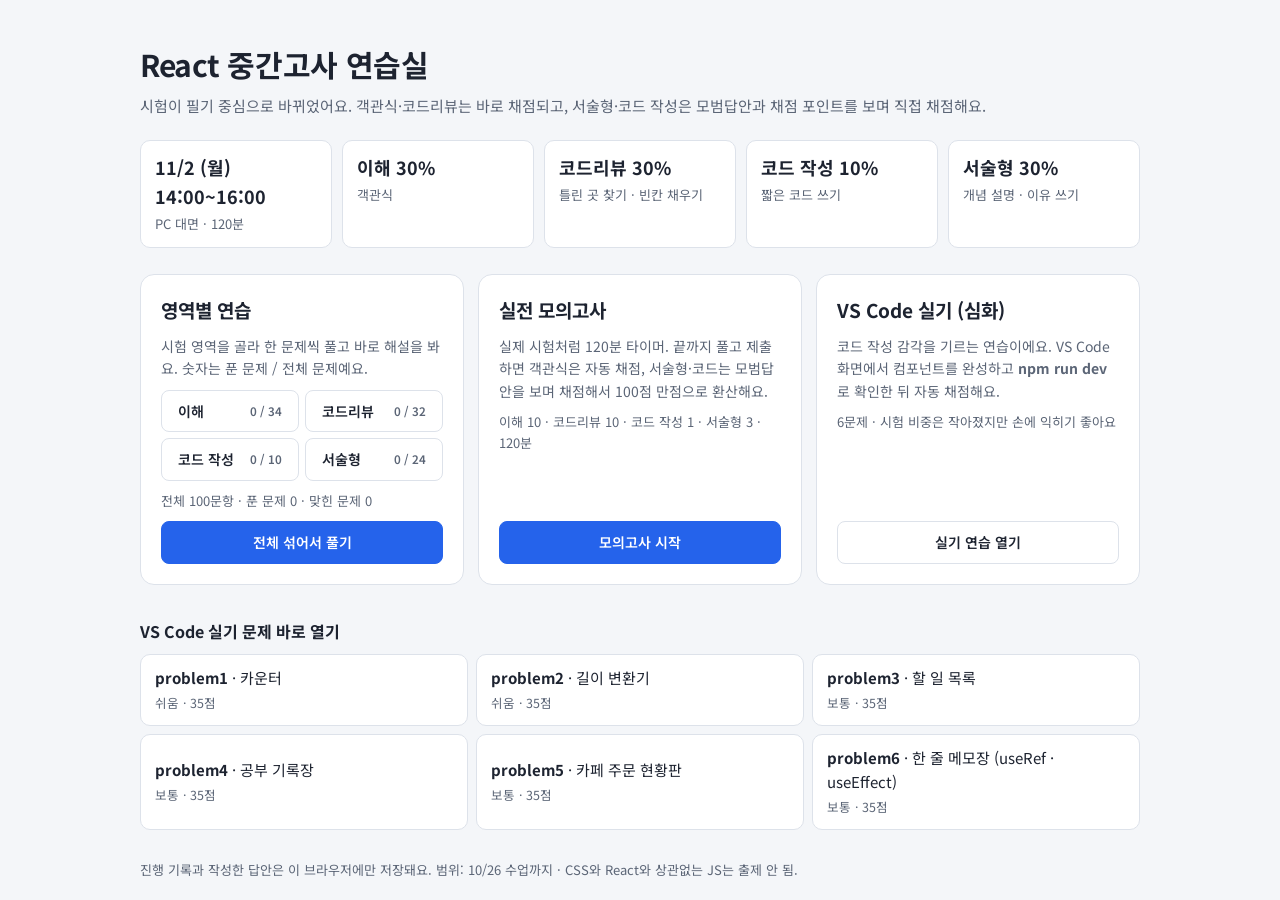
==== commit 3716a5db: "필기 중심 시험 형식으로 개편 (이해 30 · 코드리뷰 30 · 코드 작성 10 · 서술형 30, 서술형·코드 작성 34문항 추가, 모의고사 배점 변경)" ====
--- a/index.html
+++ b/index.html
@@ -2,6 +2,7 @@
 <html lang="ko">
 <head>
 <meta charset="utf-8">
+<script src="https://learningmate-lab.github.io/track.js" data-site="react-exam-lab" defer></script>
 <title>React 시험 연습실</title>
 <meta name="viewport" content="width=device-width, initial-scale=1">
 <link rel="preconnect" href="https://fonts.googleapis.com"><link rel="preconnect" href="https://fonts.gstatic.com" crossorigin>
@@ -241,7 +242,7 @@
 .home { max-width: 1040px; margin: 0 auto; padding: 40px 20px 60px; }
 .home h1 { margin: 0; font-size: 30px; letter-spacing: -.3px; }
 .home .sub { margin: 6px 0 0; color: var(--c-mut); }
-.info { margin-top: 22px; display: grid; grid-template-columns: repeat(4, minmax(0, 1fr)); gap: 10px; }
+.info { margin-top: 22px; display: grid; grid-template-columns: repeat(5, minmax(0, 1fr)); gap: 10px; }
 .info div { background: var(--c-card); border: 1px solid var(--c-line); border-radius: 10px; padding: 12px 14px; }
 .info b { display: block; font-size: 18px; }
 .info span { color: var(--c-mut); font-size: 13px; }
@@ -333,6 +334,7 @@
 
 @media (max-width: 900px) {
   .info, .cards, .plinks { grid-template-columns: 1fr; }
+  .sg-item { padding: 14px; }
   .cbt-body { grid-template-columns: 1fr; }
   .side { border-left: 0; border-top: 1px solid var(--c-line); }
   .qwrap { padding: 18px 16px 60px; }
@@ -377,6 +379,39 @@
 .slide .shots .shot { margin: 0; max-width: none; }
 .slide .cap { text-align: center; font-size: 12.5px; color: #555; margin-top: 4px; font-weight: 700; }
 
+/* 영역별 연습 버튼 */
+.area-btns { display: grid; grid-template-columns: repeat(2, minmax(0, 1fr)); gap: 6px; }
+.btn.area { display: flex; justify-content: space-between; align-items: center; gap: 6px; text-align: left; }
+.btn.area small { color: var(--c-mut); font-weight: 600; font-variant-numeric: tabular-nums; }
+.btn.area:hover { border-color: var(--c-acc); }
+/* 서술형 · 코드 작성 답안 */
+textarea.essay { display: block; width: 100%; min-height: 190px; resize: vertical; font: 15.5px/1.75 var(--ui); padding: 12px 14px; border: 1.5px solid var(--c-line); border-radius: 10px; background: #fff; color: var(--c-fg); outline: none; }
+textarea.essay:focus { border-color: var(--c-acc); }
+textarea.essay.mono { font: 14px/1.6 var(--mono); background: var(--c-code); color: #d4d4d4; border-color: #333; min-height: 260px; tab-size: 2; white-space: pre; }
+textarea.essay.mono:focus { border-color: #4daafc; }
+textarea.essay[readonly] { opacity: .85; }
+.ecount { text-align: right; font-size: 12.5px; color: var(--c-mut); margin-top: 4px; font-variant-numeric: tabular-nums; }
+.essay-res .eh { display: flex; justify-content: space-between; align-items: center; margin-bottom: 6px; }
+.essay-res .esc { font-weight: 800; font-size: 18px; color: var(--c-acc); font-variant-numeric: tabular-nums; }
+.essay-res .ans-t { margin: 0 0 4px; }
+.essay-res .code { margin: 4px 0 4px; }
+.rub { margin-top: 12px; display: flex; flex-direction: column; gap: 6px; }
+.rub .rh { font-size: 13px; color: var(--c-mut); }
+.rub .ri { display: grid; grid-template-columns: auto minmax(0, 1fr) auto; gap: 10px; align-items: center; padding: 9px 12px; border: 1.5px solid var(--c-line); border-radius: 8px; background: #fff; cursor: pointer; font-size: 14.5px; }
+.rub .ri input { width: 17px; height: 17px; accent-color: var(--c-ok); margin: 0; }
+.rub .ri.on { border-color: #9bd3ae; background: var(--c-ok-soft); }
+.rub .ri b { font-variant-numeric: tabular-nums; color: var(--c-mut); }
+.rub .ri.on b { color: var(--c-ok); }
+.ex2 { margin-top: 10px; font-size: 14px; color: var(--c-mut); }
+/* 모의고사 직접 채점 */
+.sg .sg-lead { color: var(--c-mut); margin: 0 0 6px; }
+.sg-item { background: var(--c-card); border: 1px solid var(--c-line); border-radius: 12px; padding: 18px 20px; margin-top: 16px; }
+.sg-item h4 { margin: 4px 0 6px; font-size: 13.5px; color: var(--c-mut); }
+.sg-item .qtext { font-size: 16px; margin-bottom: 10px; }
+pre.mine { white-space: pre-wrap; word-break: break-word; background: #f4f6f9; border: 1px solid var(--c-line); border-radius: 8px; padding: 10px 12px; font: 14.5px/1.65 var(--ui); margin: 0; }
+pre.mine.mono { font-family: var(--mono); font-size: 13.5px; }
+.mine-none { margin: 0; color: var(--c-bad); font-size: 14px; }
+
 /*!-----------------------------------------------------------
  * Copyright (c) Microsoft Corporation. All rights reserved.
  * Version: 0.52.2(404545bded1df6ffa41ea0af4e8ddb219018c6c1)
@@ -391,7 +426,7 @@
 <div id="home" class="page"></div>
 <div id="cbt" class="page" hidden></div>
 <div id="ide" hidden></div>
-<script>window.RL = window.RL || {}; window.RL.DATA = {"practical": [{"id": "p1", "title": "카운터", "level": "쉬움", "desc": "## 1. 카운터\n\n### 요구사항(초기화면)\n\n- 버튼을 눌러 숫자를 늘리거나 줄이고, 짝수일 때 안내 문구를 보여 주는 카운터 프로그램\n- 초기 화면은 아래 [추가 스크린샷]의 '초기 화면'을 참고\n\n### 요구사항(컴포넌트 구조 – 10점)\n\n- 이 앱은 하나의 페이지이며, 두 개의 영역으로 나누어져 있음\n  - 첫 번째 영역은 현재 카운트를 표시\n    - ▸ 이 영역의 이름을 **Viewer**이라고 할 것\n  - 두 번째 영역은 카운트를 바꾸는 버튼(-1, -10, -100, +100, +10, +1, RESET)을 표시\n    - ▸ 이 영역의 이름을 **Controller**이라고 할 것\n- 각 영역의 화면 코드(마크업)와 CSS는 src/components 폴더에 주어져 있음 (최상위 요소의 className은 바꾸지 말 것). '짝수입니다' 문구는 Even 컴포넌트로 이미 완성되어 있음\n\n### 요구사항(기능 구현 – 25점)\n\n- 숫자 버튼을 클릭하면 버튼에 적힌 값만큼 카운트가 바뀌어야 함 **(10점)**\n  - ▸ 카운트는 앞서 나타난 스크린샷처럼 0으로 초기화되어야 함\n  - ▸ 카운트가 음수가 되는 것도 허용함\n- RESET 버튼을 클릭하면 카운트가 0이 되어야 함 **(5점)**\n- 카운트가 짝수일 때만 '짝수입니다' 문구가 나타나야 함 **(5점)**\n  - ▸ 0도 짝수임\n  - ▸ 반드시 조건부 렌더링으로 Even 컴포넌트를 표시할 것\n- 기능 구현을 위해 적절히 상태를 선언하고 관련 함수를 작성할 것 **(5점)**\n  - ▸ 카운트 State는 Viewer와 Controller의 공통 부모인 App에 선언하고 props로 전달할 것 (State 끌어올리기)\n\n### 요구사항(추가 스크린샷)\n\n1. 초기 화면\n2. +100, +10, +1 버튼을 차례로 클릭 (홀수)\n3. -10 버튼을 두 번 클릭 (음수, 짝수)\n\n### 수정할 파일\n\n`src/App.jsx`, `src/components/Viewer.jsx`, `src/components/Controller.jsx`\n\n> 각 파일의 `TODO` 주석을 참고하세요. CSS는 채점하지 않습니다.", "sheet": {"title": "1. 카운터", "summary": "버튼을 눌러 숫자를 늘리거나 줄이고, 짝수일 때 안내 문구를 보여 주는 카운터 프로그램", "structure": {"points": 10, "lead": "이 앱은 하나의 페이지이며, 두 개의 영역으로 나누어져 있음", "areas": [{"desc": "첫 번째 영역은 현재 카운트를 표시", "name": "Viewer"}, {"desc": "두 번째 영역은 카운트를 바꾸는 버튼(-1, -10, -100, +100, +10, +1, RESET)을 표시", "name": "Controller"}], "note": "각 영역의 화면 코드(마크업)와 CSS는 src/components 폴더에 주어져 있음 (최상위 요소의 className은 바꾸지 말 것). '짝수입니다' 문구는 Even 컴포넌트로 이미 완성되어 있음"}, "features": {"points": 25, "items": [{"text": "숫자 버튼을 클릭하면 버튼에 적힌 값만큼 카운트가 바뀌어야 함", "points": 10, "sub": ["카운트는 앞서 나타난 스크린샷처럼 0으로 초기화되어야 함", "카운트가 음수가 되는 것도 허용함"]}, {"text": "RESET 버튼을 클릭하면 카운트가 0이 되어야 함", "points": 5, "sub": []}, {"text": "카운트가 짝수일 때만 '짝수입니다' 문구가 나타나야 함", "points": 5, "sub": ["0도 짝수임", "반드시 조건부 렌더링으로 Even 컴포넌트를 표시할 것"]}, {"text": "기능 구현을 위해 적절히 상태를 선언하고 관련 함수를 작성할 것", "points": 5, "sub": ["카운트 State는 Viewer와 Controller의 공통 부모인 App에 선언하고 props로 전달할 것 (State 끌어올리기)"]}]}, "screens": [{"caption": "초기 화면", "steps": ""}, {"caption": "+100, +10, +1 버튼을 차례로 클릭 (홀수)", "steps": "await t.click({ text: '+100', sel: '.Controller button' }); await t.click({ text: '+10', sel: '.Controller button' }); await t.click({ text: '+1', sel: '.Controller button' }); await t.wait(30);"}, {"caption": "-10 버튼을 두 번 클릭 (음수, 짝수)", "steps": "await t.click({ text: '-10', sel: '.Controller button' }); await t.click({ text: '-10', sel: '.Controller button' }); await t.wait(30);"}], "files": "src/App.jsx, src/components/Viewer.jsx, src/components/Controller.jsx", "shots": ["[data-uri]", "[data-uri]", "[data-uri]"]}, "files": {"src/main.jsx": "import { createRoot } from \"react-dom/client\";\nimport \"./index.css\";\nimport App from \"./App.jsx\";\n\ncreateRoot(document.getElementById(\"root\")).render(<App />);\n", "src/App.jsx": "import \"./App.css\";\n\n// [컴포넌트 구조] TODO 1: components 폴더의 Viewer, Controller, Even 컴포넌트를 import 하세요.\n\nfunction App() {\n  // [기능 구현] TODO 2: 카운트를 저장할 State(count)를 만들고 초기값을 0으로 설정하세요.\n\n  // TODO 3: 전달받은 value 만큼 count를 변경하는 함수 onClickButton(value)를 만드세요.\n\n  // TODO 4: count를 0으로 되돌리는 함수 onReset()을 만드세요.\n\n  return (\n    <div className=\"App\">\n      <h1>Simple Counter<\/h1>\n      <section>\n        {/* TODO 1-1: 첫 번째 영역 - Viewer 컴포넌트를 렌더링하세요.\n            TODO 5: Viewer에 count를 props로 전달하세요. */}\n\n        {/* TODO 6: count가 짝수일 때만 <Even /> 컴포넌트를 렌더링하세요. */}\n      <\/section>\n      <section>\n        {/* TODO 1-2: 두 번째 영역 - Controller 컴포넌트를 렌더링하세요.\n            TODO 7: Controller에 onClickButton, onReset 함수를 props로 전달하세요. */}\n      <\/section>\n    <\/div>\n  );\n}\n\nexport default App;\n", "src/App.css": "/* 페이지 레이아웃 (채점하지 않음) */\n.App {\n  max-width: 500px;\n  width: 100%;\n  margin: 0 auto;\n  padding: 20px;\n}\n\n.App > h1 {\n  text-align: center;\n  color: #1f93ff;\n}\n\n/* App 바로 아래의 section에만 적용 */\n.App > section {\n  background-color: white;\n  border: 1px solid rgb(240, 240, 240);\n  border-radius: 5px;\n  padding: 20px;\n  margin-bottom: 10px;\n}\n\n/* Even 컴포넌트 */\n.Even {\n  margin-top: 10px;\n  text-align: center;\n  color: #28a745;\n  font-weight: bold;\n}\n", "src/index.css": "/* 전역 스타일 (채점하지 않음) */\nbody {\n  margin: 0;\n  font-family: -apple-system, BlinkMacSystemFont, \"Segoe UI\", \"Malgun Gothic\",\n    \"Apple SD Gothic Neo\", sans-serif;\n  background-color: #f5f7fb;\n  color: #111827;\n}\n\n* {\n  box-sizing: border-box;\n}\n", "src/components/Controller.css": ".Controller {\n  display: flex;\n  flex-wrap: wrap;\n  justify-content: center;\n  gap: 8px;\n}\n\n.Controller button {\n  padding: 10px 14px;\n  border: 1px solid rgb(220, 220, 220);\n  border-radius: 5px;\n  background-color: white;\n  font-size: 16px;\n  cursor: pointer;\n}\n\n.Controller button:hover {\n  background-color: #eef6ff;\n}\n\n.Controller .reset {\n  background-color: #1f93ff;\n  border: none;\n  color: white;\n  font-weight: bold;\n}\n", "src/components/Controller.jsx": "import \"./Controller.css\";\n\n// TODO 7: App에서 onClickButton, onReset 함수를 props로 받으세요.\n//   - 숫자 버튼을 클릭하면 onClickButton(버튼의 숫자)를 호출합니다. (예: -10 버튼 → onClickButton(-10))\n//   - RESET 버튼을 클릭하면 onReset()을 호출합니다.\nconst Controller = () => {\n  return (\n    <div className=\"Controller\">\n      <button>-1<\/button>\n      <button>-10<\/button>\n      <button>-100<\/button>\n      <button>+100<\/button>\n      <button>+10<\/button>\n      <button>+1<\/button>\n      <button className=\"reset\">RESET<\/button>\n    <\/div>\n  );\n};\n\nexport default Controller;\n", "src/components/Even.jsx": "// 이 파일은 수정하지 않아도 됩니다.\nconst Even = () => {\n  return <div className=\"Even\">짝수입니다<\/div>;\n};\n\nexport default Even;\n", "src/components/Viewer.css": ".Viewer {\n  text-align: center;\n}\n\n.Viewer .count {\n  font-size: 48px;\n  margin: 10px 0 0 0;\n}\n", "src/components/Viewer.jsx": "import \"./Viewer.css\";\n\n// TODO 5: App에서 count를 props로 받아, 0 대신 count를 화면에 표시하세요.\nconst Viewer = () => {\n  return (\n    <div className=\"Viewer\">\n      <div>현재 카운트 :<\/div>\n      <h1 className=\"count\">0<\/h1>\n    <\/div>\n  );\n};\n\nexport default Viewer;\n"}, "solution": {"src/App.jsx": "import { useState } from \"react\";\nimport \"./App.css\";\nimport Viewer from \"./components/Viewer\";\nimport Controller from \"./components/Controller\";\nimport Even from \"./components/Even\";\n\nfunction App() {\n  // 1. State는 Viewer와 Controller의 공통 부모인 App에 만든다 (State 끌어올리기)\n  const [count, setCount] = useState(0);\n\n  // 2. 버튼 값만큼 count 변경\n  const onClickButton = (value) => {\n    setCount(count + value);\n  };\n\n  // 3. 0으로 초기화\n  const onReset = () => {\n    setCount(0);\n  };\n\n  return (\n    <div className=\"App\">\n      <h1>Simple Counter<\/h1>\n      <section>\n        <Viewer count={count} />\n        {count % 2 === 0 && <Even />}\n      <\/section>\n      <section>\n        <Controller onClickButton={onClickButton} onReset={onReset} />\n      <\/section>\n    <\/div>\n  );\n}\n\nexport default App;\n", "src/components/Controller.jsx": "import \"./Controller.css\";\n\nconst Controller = ({ onClickButton, onReset }) => {\n  return (\n    <div className=\"Controller\">\n      <button onClick={() => onClickButton(-1)}>-1<\/button>\n      <button onClick={() => onClickButton(-10)}>-10<\/button>\n      <button onClick={() => onClickButton(-100)}>-100<\/button>\n      <button onClick={() => onClickButton(100)}>+100<\/button>\n      <button onClick={() => onClickButton(10)}>+10<\/button>\n      <button onClick={() => onClickButton(1)}>+1<\/button>\n      <button className=\"reset\" onClick={onReset}>\n        RESET\n      <\/button>\n    <\/div>\n  );\n};\n\nexport default Controller;\n", "src/components/Viewer.jsx": "import \"./Viewer.css\";\n\nconst Viewer = ({ count }) => {\n  return (\n    <div className=\"Viewer\">\n      <div>현재 카운트 :<\/div>\n      <h1 className=\"count\">{count}<\/h1>\n    <\/div>\n  );\n};\n\nexport default Viewer;\n"}, "tests": [{"name": "컴포넌트 구조: Viewer, Controller 영역이 App에 렌더링된다", "points": 10, "bullet": "structure", "body": "const code = (p) => String(t.src(p) || '').replace(/\\/\\*[\\s\\S]*?\\*\\//g, '').replace(/(^|[^:])\\/\\/[^\\n]*/g, '$1');\nconst uses = (p, name) => new RegExp('<' + name + '[\\\\s/>]').test(code(p));\nconst NAMES = [\"Viewer\",\"Controller\"];\nconst miss = NAMES.filter((n) => !t.$('.' + n));\nt.expect(miss.length === 0, '화면에서 ' + miss.join(', ') + ' 영역을 찾을 수 없어요 (App에서 렌더링했는지, 컴포넌트 최상위 요소의 className을 바꾸지 않았는지 확인하세요)');\nconst notUsed = NAMES.filter((n) => !uses('src/App.jsx', n));\nt.expect(notUsed.length === 0, 'App.jsx에서 ' + notUsed.join(', ') + ' 컴포넌트를 import해서 렌더링해야 해요');\n"}, {"name": "+1, +10, +100 버튼을 누르면 값만큼 증가한다", "points": 5, "bullet": 0, "body": "const btn = (label) => t.$$('.Controller button').find((b) => b.textContent.trim() === label);\nconst count = () => t.text('.Viewer .count');\nconst press = async (label) => { const b = btn(label); t.expect(!!b, label + ' 버튼을 찾을 수 없어요'); await t.click(b); await t.wait(30); };\nt.expect(count() === '0', '처음 카운트는 0이어야 해요 (현재: ' + count() + ')');\nawait press('+1');\nt.expect(count() === '1', '+1 버튼을 누르면 1이 되어야 해요 (현재: ' + count() + ')');\nawait press('+100');\nawait press('+10');\nt.expect(count() === '111', '+1, +100, +10을 누르면 111이 되어야 해요 (현재: ' + count() + ')');"}, {"name": "-1, -10, -100 버튼을 누르면 값만큼 감소한다 (음수 허용)", "points": 5, "bullet": 0, "body": "const btn = (label) => t.$$('.Controller button').find((b) => b.textContent.trim() === label);\nconst count = () => t.text('.Viewer .count');\nconst press = async (label) => { const b = btn(label); t.expect(!!b, label + ' 버튼을 찾을 수 없어요'); await t.click(b); await t.wait(30); };\nawait press('-100');\nt.expect(count() === '-100', '-100 버튼을 누르면 -100이 되어야 해요 (현재: ' + count() + ')');\nawait press('-10');\nawait press('-1');\nt.expect(count() === '-111', '-100, -10, -1을 누르면 -111이 되어야 해요 (현재: ' + count() + ')');"}, {"name": "RESET 버튼을 누르면 카운트가 0이 된다", "points": 5, "bullet": 1, "body": "const btn = (label) => t.$$('.Controller button').find((b) => b.textContent.trim() === label);\nconst count = () => t.text('.Viewer .count');\nconst press = async (label) => { const b = btn(label); t.expect(!!b, label + ' 버튼을 찾을 수 없어요'); await t.click(b); await t.wait(30); };\nawait press('+100');\nawait press('+1');\nt.expect(count() === '101', '+100, +1을 누르면 101이 되어야 해요 (현재: ' + count() + ')');\nawait press('RESET');\nt.expect(count() === '0', 'RESET 버튼을 누르면 0이 되어야 해요 (현재: ' + count() + ')');"}, {"name": "카운트가 짝수일 때만 '짝수입니다'가 표시된다", "points": 5, "bullet": 2, "body": "const btn = (label) => t.$$('.Controller button').find((b) => b.textContent.trim() === label);\nconst count = () => t.text('.Viewer .count');\nconst press = async (label) => { const b = btn(label); t.expect(!!b, label + ' 버튼을 찾을 수 없어요'); await t.click(b); await t.wait(30); };\nt.expect(!!t.$('.Even'), '처음 카운트 0은 짝수이므로 \"짝수입니다\"가 보여야 해요');\nawait press('+1');\nt.expect(count() === '1', '+1 버튼을 누르면 1이 되어야 해요');\nt.expect(!t.$('.Even'), '카운트가 1(홀수)이면 \"짝수입니다\"가 사라져야 해요');\nawait press('+1');\nt.expect(!!t.$('.Even'), '카운트가 2(짝수)이면 \"짝수입니다\"가 다시 보여야 해요');"}, {"name": "카운트 State를 App에 선언하고 props로 전달한다", "points": 5, "bullet": 3, "body": "const code = (p) => String(t.src(p) || '').replace(/\\/\\*[\\s\\S]*?\\*\\//g, '').replace(/(^|[^:])\\/\\/[^\\n]*/g, '$1');\nconst uses = (p, name) => new RegExp('<' + name + '[\\\\s/>]').test(code(p));\nconst btn = (label) => t.$$('.Controller button').find((b) => b.textContent.trim() === label);\nconst count = () => t.text('.Viewer .count');\nconst press = async (label) => { const b = btn(label); t.expect(!!b, label + ' 버튼을 찾을 수 없어요'); await t.click(b); await t.wait(30); };\nt.expect(/useState\\s*\\(/.test(code('src/App.jsx')), 'App.jsx에서 useState로 상태를 선언해야 해요');\nawait press('+10');\nt.expect(count() === '10', 'App의 count가 Viewer에 props로 전달되어 +10을 누르면 10이 표시되어야 해요 (현재: ' + count() + ')');"}]}, {"id": "p2", "title": "길이 변환기", "level": "쉬움", "desc": "## 2. 미니 길이 변환기\n\n### 요구사항(초기화면)\n\n- 미터(m) 단위의 길이를 인치(in)·피트(ft)·야드(yd)로 바꿔 주는 프로그램\n- 초기 화면은 아래 [추가 스크린샷]의 '초기 화면'을 참고\n\n### 요구사항(컴포넌트 구조 – 10점)\n\n- 이 앱은 하나의 페이지이며, 세 개의 영역으로 나누어져 있음\n  - 첫 번째 영역은 변환하고 싶은 길이(m)를 표시 및 수정\n    - ▸ 이 영역의 이름을 **LengthInput**이라고 할 것\n  - 두 번째 영역은 단위별 변환 비율을 표시 및 수정하고, 단위별 변환 버튼을 표시\n    - ▸ 이 영역의 이름을 **UnitSelector**이라고 할 것\n  - 세 번째 영역은 변환된 길이를 표시\n    - ▸ 이 영역의 이름을 **ResultDisplay**이라고 할 것\n- 각 영역의 화면 코드(마크업)와 CSS는 src/components 폴더에 주어져 있음 (최상위 요소의 className은 바꾸지 말 것)\n\n### 요구사항(기능 구현 – 25점)\n\n- 총 4개의 input 창이 있으며, 모두 수정이 가능해야 함 **(10점)**\n  - ▸ 각 입력 창 및 결과는 앞서 나타난 스크린샷의 값으로 초기화되어야 함 (길이 10, 비율 39.37 / 3.28 / 1.09, 결과 393.70 in)\n- 변환 버튼을 클릭할 경우, 현재 비율에 맞게 길이가 계산되어야 함 **(5점)**\n  - ▸ 변환 결과 = 길이 × 클릭한 단위의 비율\n- 변환된 길이는 버튼을 클릭한 단위(in, ft, yd)가 함께 나타나야 함 **(5점)**\n  - ▸ 반드시 .toFixed(2) 함수 호출을 통해 소수점 2번째 자리까지 출력할 것\n- 기능 구현을 위해 적절히 상태를 선언하고 관련 함수를 작성할 것 **(5점)**\n\n### 요구사항(추가 스크린샷)\n\n1. 초기 화면\n2. 3.5 m를 피트로 변환\n3. 인치 비율을 40으로 수정 후 변환\n\n### 수정할 파일\n\n`src/App.jsx`, `src/components/LengthInput.jsx`, `src/components/UnitSelector.jsx`, `src/components/ResultDisplay.jsx`\n\n> 각 파일의 `TODO` 주석을 참고하세요. CSS는 채점하지 않습니다.", "sheet": {"title": "2. 미니 길이 변환기", "summary": "미터(m) 단위의 길이를 인치(in)·피트(ft)·야드(yd)로 바꿔 주는 프로그램", "structure": {"points": 10, "lead": "이 앱은 하나의 페이지이며, 세 개의 영역으로 나누어져 있음", "areas": [{"desc": "첫 번째 영역은 변환하고 싶은 길이(m)를 표시 및 수정", "name": "LengthInput"}, {"desc": "두 번째 영역은 단위별 변환 비율을 표시 및 수정하고, 단위별 변환 버튼을 표시", "name": "UnitSelector"}, {"desc": "세 번째 영역은 변환된 길이를 표시", "name": "ResultDisplay"}], "note": "각 영역의 화면 코드(마크업)와 CSS는 src/components 폴더에 주어져 있음 (최상위 요소의 className은 바꾸지 말 것)"}, "features": {"points": 25, "items": [{"text": "총 4개의 input 창이 있으며, 모두 수정이 가능해야 함", "points": 10, "sub": ["각 입력 창 및 결과는 앞서 나타난 스크린샷의 값으로 초기화되어야 함 (길이 10, 비율 39.37 / 3.28 / 1.09, 결과 393.70 in)"]}, {"text": "변환 버튼을 클릭할 경우, 현재 비율에 맞게 길이가 계산되어야 함", "points": 5, "sub": ["변환 결과 = 길이 × 클릭한 단위의 비율"]}, {"text": "변환된 길이는 버튼을 클릭한 단위(in, ft, yd)가 함께 나타나야 함", "points": 5, "sub": ["반드시 .toFixed(2) 함수 호출을 통해 소수점 2번째 자리까지 출력할 것"]}, {"text": "기능 구현을 위해 적절히 상태를 선언하고 관련 함수를 작성할 것", "points": 5, "sub": []}]}, "screens": [{"caption": "초기 화면", "steps": ""}, {"caption": "3.5 m를 피트로 변환", "steps": "await t.type('.LengthInput input', '3.5'); await t.click({ text: '피트로 변환' }); await t.wait(30);"}, {"caption": "인치 비율을 40으로 수정 후 변환", "steps": "await t.type(t.$$('.UnitSelector input')[0], '40'); await t.click({ text: '인치로 변환' }); await t.wait(30);"}], "files": "src/App.jsx, src/components/LengthInput.jsx, src/components/UnitSelector.jsx, src/components/ResultDisplay.jsx", "shots": ["[data-uri]", "[data-uri]", "[data-uri]"]}, "files": {"src/main.jsx": "import { createRoot } from \"react-dom/client\";\nimport \"./index.css\";\nimport App from \"./App.jsx\";\n\ncreateRoot(document.getElementById(\"root\")).render(<App />);\n", "src/App.jsx": "import \"./App.css\";\n\n// [컴포넌트 구조] TODO 1: components 폴더의 LengthInput, UnitSelector, ResultDisplay 컴포넌트를 import 하세요.\n\nfunction App() {\n  // [기능 구현] 화면의 초기값: 길이 10 m / 비율 1 m = 39.37 in, 3.28 ft, 1.09 yd / 결과 393.70 in\n  // TODO 2: 변환할 길이(m)를 저장할 State를 만드세요. (초기값 10)\n\n  // TODO 3: 단위별 비율(in, ft, yd)을 저장할 State를 만드세요. (초기값 39.37, 3.28, 1.09)\n  //   - 비율 입력 창도 수정할 수 있어야 하므로 State로 관리해야 합니다.\n  //   - 객체 하나로 만들어도 되고, 단위별로 따로 만들어도 됩니다.\n\n  // TODO 4: 변환 결과와 결과 단위를 저장할 State를 만드세요. (초기값 \"393.70\", \"in\")\n\n  // TODO 5: 변환 버튼을 클릭했을 때 호출할 함수를 만드세요.\n  //   - 결과 = (현재 길이 × 클릭한 단위의 현재 비율).toFixed(2)\n  //   - 결과 단위 = 클릭한 단위 (\"in\" / \"ft\" / \"yd\")\n\n  return (\n    <div className=\"App\">\n      <section>\n        {/* TODO 1-1: 첫 번째 영역 - LengthInput 컴포넌트를 렌더링하고, 길이와 길이를 바꾸는 함수를 props로 전달하세요. */}\n      <\/section>\n      <section>\n        {/* TODO 1-2: 두 번째 영역 - UnitSelector 컴포넌트를 렌더링하고, 비율·비율을 바꾸는 함수·변환 함수를 props로 전달하세요. */}\n      <\/section>\n      <section>\n        {/* TODO 1-3: 세 번째 영역 - ResultDisplay 컴포넌트를 렌더링하고, 결과와 단위를 props로 전달하세요. */}\n      <\/section>\n    <\/div>\n  );\n}\n\nexport default App;\n", "src/App.css": "/* 메인 컨테이너 중앙 정렬 (채점하지 않음) */\n.App {\n  margin: 0 auto;\n  max-width: 600px;\n  width: 100%;\n  padding: 20px;\n}\n\n/* 섹션 공통 스타일 */\n.App section {\n  padding: 20px;\n  background-color: #ffffff;\n  border: 1px solid #f0f0f0;\n  border-radius: 10px;\n  margin-bottom: 20px;\n}\n\n/* 섹션 제목 스타일 */\n.App section h2 {\n  margin: 0;\n  font-weight: normal;\n  font-size: 18px;\n  color: gray;\n}\n\n/* 입력 필드 공통 스타일 */\n.App input {\n  font-weight: bold;\n  height: 1.5em;\n  border-radius: 10px;\n  text-align: center;\n}\n", "src/index.css": "/* 전역 스타일 (채점하지 않음) */\nbody {\n  margin: 0;\n  font-family: -apple-system, BlinkMacSystemFont, \"Segoe UI\", \"Malgun Gothic\",\n    \"Apple SD Gothic Neo\", sans-serif;\n  background-color: #f5f7fb;\n  color: #111827;\n}\n\n* {\n  box-sizing: border-box;\n}\n", "src/components/LengthInput.css": "/* 길이 입력 필드 */\n.App .LengthInput input {\n  width: 40%;\n  font-size: 1em;\n  margin-left: 20px;\n}\n", "src/components/LengthInput.jsx": "import \"./LengthInput.css\";\n\n// TODO 6: App에서 길이와 길이를 바꾸는 함수를 props로 받으세요.\n//   - input의 value는 길이\n//   - 입력이 바뀔 때(onChange) e.target.value로 길이를 변경\nconst LengthInput = () => {\n  return (\n    <div className=\"LengthInput\">\n      <h2>변환할 길이:<\/h2>\n      <h1>\n        <input type=\"number\" /> m\n      <\/h1>\n    <\/div>\n  );\n};\n\nexport default LengthInput;\n", "src/components/ResultDisplay.css": "/* 변환 결과 */\n.App .ResultDisplay h1 {\n  border-bottom: gray 2px solid;\n  display: inline-flex;\n  min-width: 120px;\n  min-height: 1.2em;\n  margin-left: 20px;\n}\n", "src/components/ResultDisplay.jsx": "import \"./ResultDisplay.css\";\n\n// TODO 8: App에서 변환 결과와 단위를 props로 받아 <h1>에 \"결과 단위\" 형식으로 표시하세요.\n//   예) 393.70 in\nconst ResultDisplay = () => {\n  return (\n    <div className=\"ResultDisplay\">\n      <h2>변환된 길이:<\/h2>\n      <h1><\/h1>\n    <\/div>\n  );\n};\n\nexport default ResultDisplay;\n", "src/components/UnitSelector.css": "/* 단위 선택 컨테이너 */\n.UnitSelector {\n  display: flex;\n  gap: 20px;\n}\n\n/* 단위 옵션 (개별 단위) */\n.UnitOption {\n  flex: 1;\n  display: flex;\n  flex-direction: column;\n  align-items: center;\n  gap: 8px;\n}\n\n/* 비율 표시 + 입력 */\n.UnitOption .rate {\n  color: gray;\n  font-size: 14px;\n  white-space: nowrap;\n}\n\n.App .UnitOption .rate input {\n  width: 70px;\n  font-size: 14px;\n}\n\n/* 변환 버튼 */\n.UnitOption button {\n  width: 100%;\n  padding: 10px;\n  font-size: 1em;\n  font-weight: bold;\n  border: none;\n  border-radius: 10px;\n  background-color: #1f93ff;\n  color: white;\n  cursor: pointer;\n}\n", "src/components/UnitSelector.jsx": "import \"./UnitSelector.css\";\n\n// TODO 7: App에서 비율, 비율을 바꾸는 함수, 변환 함수를 props로 받으세요.\n//   - 세 개의 비율 input은 각각 in / ft / yd 비율과 연결 (value + onChange)\n//   - \"인치로 변환\" 버튼 클릭 → in 비율로 변환\n//   - \"피트로 변환\" 버튼 클릭 → ft 비율로 변환\n//   - \"야드로 변환\" 버튼 클릭 → yd 비율로 변환\nconst UnitSelector = () => {\n  return (\n    <div className=\"UnitSelector\">\n      <div className=\"UnitOption\">\n        <div className=\"rate\">\n          1 m = <input type=\"number\" /> in\n        <\/div>\n        <button>인치로 변환<\/button>\n      <\/div>\n      <div className=\"UnitOption\">\n        <div className=\"rate\">\n          1 m = <input type=\"number\" /> ft\n        <\/div>\n        <button>피트로 변환<\/button>\n      <\/div>\n      <div className=\"UnitOption\">\n        <div className=\"rate\">\n          1 m = <input type=\"number\" /> yd\n        <\/div>\n        <button>야드로 변환<\/button>\n      <\/div>\n    <\/div>\n  );\n};\n\nexport default UnitSelector;\n"}, "solution": {"src/App.jsx": "import { useState } from \"react\";\nimport \"./App.css\";\nimport LengthInput from \"./components/LengthInput\";\nimport UnitSelector from \"./components/UnitSelector\";\nimport ResultDisplay from \"./components/ResultDisplay\";\n\nfunction App() {\n  const [length, setLength] = useState(10);\n  const [rates, setRates] = useState({ in: 39.37, ft: 3.28, yd: 1.09 });\n  const [result, setResult] = useState((10 * 39.37).toFixed(2));\n  const [unit, setUnit] = useState(\"in\");\n\n  // 비율 하나만 바꾸고 나머지는 그대로 (객체 State는 스프레드로 복사)\n  const onChangeRate = (key, value) => {\n    setRates({ ...rates, [key]: value });\n  };\n\n  // 버튼을 클릭한 순간의 길이 × 비율로 계산\n  const onConvert = (key) => {\n    setResult((Number(length) * Number(rates[key])).toFixed(2));\n    setUnit(key);\n  };\n\n  return (\n    <div className=\"App\">\n      <section>\n        <LengthInput length={length} onChangeLength={setLength} />\n      <\/section>\n      <section>\n        <UnitSelector rates={rates} onChangeRate={onChangeRate} onConvert={onConvert} />\n      <\/section>\n      <section>\n        <ResultDisplay result={result} unit={unit} />\n      <\/section>\n    <\/div>\n  );\n}\n\nexport default App;\n", "src/components/LengthInput.jsx": "import \"./LengthInput.css\";\n\nconst LengthInput = ({ length, onChangeLength }) => {\n  const handleOnChange = (e) => {\n    onChangeLength(e.target.value);\n  };\n\n  return (\n    <div className=\"LengthInput\">\n      <h2>변환할 길이:<\/h2>\n      <h1>\n        <input type=\"number\" value={length} onChange={handleOnChange} /> m\n      <\/h1>\n    <\/div>\n  );\n};\n\nexport default LengthInput;\n", "src/components/ResultDisplay.jsx": "import \"./ResultDisplay.css\";\n\nconst ResultDisplay = ({ result, unit }) => {\n  return (\n    <div className=\"ResultDisplay\">\n      <h2>변환된 길이:<\/h2>\n      <h1>\n        {result} {unit}\n      <\/h1>\n    <\/div>\n  );\n};\n\nexport default ResultDisplay;\n", "src/components/UnitSelector.jsx": "import \"./UnitSelector.css\";\n\nconst UnitSelector = ({ rates, onChangeRate, onConvert }) => {\n  return (\n    <div className=\"UnitSelector\">\n      <div className=\"UnitOption\">\n        <div className=\"rate\">\n          1 m = <input type=\"number\" value={rates.in} onChange={(e) => onChangeRate(\"in\", e.target.value)} /> in\n        <\/div>\n        <button onClick={() => onConvert(\"in\")}>인치로 변환<\/button>\n      <\/div>\n      <div className=\"UnitOption\">\n        <div className=\"rate\">\n          1 m = <input type=\"number\" value={rates.ft} onChange={(e) => onChangeRate(\"ft\", e.target.value)} /> ft\n        <\/div>\n        <button onClick={() => onConvert(\"ft\")}>피트로 변환<\/button>\n      <\/div>\n      <div className=\"UnitOption\">\n        <div className=\"rate\">\n          1 m = <input type=\"number\" value={rates.yd} onChange={(e) => onChangeRate(\"yd\", e.target.value)} /> yd\n        <\/div>\n        <button onClick={() => onConvert(\"yd\")}>야드로 변환<\/button>\n      <\/div>\n    <\/div>\n  );\n};\n\nexport default UnitSelector;\n"}, "tests": [{"name": "컴포넌트 구조: LengthInput, UnitSelector, ResultDisplay 영역이 App에 렌더링된다", "points": 10, "bullet": "structure", "body": "const code = (p) => String(t.src(p) || '').replace(/\\/\\*[\\s\\S]*?\\*\\//g, '').replace(/(^|[^:])\\/\\/[^\\n]*/g, '$1');\nconst uses = (p, name) => new RegExp('<' + name + '[\\\\s/>]').test(code(p));\nconst NAMES = [\"LengthInput\",\"UnitSelector\",\"ResultDisplay\"];\nconst miss = NAMES.filter((n) => !t.$('.' + n));\nt.expect(miss.length === 0, '화면에서 ' + miss.join(', ') + ' 영역을 찾을 수 없어요 (App에서 렌더링했는지, 컴포넌트 최상위 요소의 className을 바꾸지 않았는지 확인하세요)');\nconst notUsed = NAMES.filter((n) => !uses('src/App.jsx', n));\nt.expect(notUsed.length === 0, 'App.jsx에서 ' + notUsed.join(', ') + ' 컴포넌트를 import해서 렌더링해야 해요');\n"}, {"name": "입력 창과 결과가 스크린샷의 값으로 초기화된다", "points": 5, "bullet": 0, "body": "const res = () => t.text('.ResultDisplay h1');\nconst near = (a, b) => Math.abs(a - b) < 0.006;\nconst rateInputs = () => t.$$('.UnitSelector input');\nconst btnOf = (label) => t.$$('.UnitSelector button').find((b) => b.textContent.includes(label));\nconst convert = async (label) => { const b = btnOf(label); t.expect(!!b, '\"' + label + '\" 버튼을 찾을 수 없어요'); await t.click(b); await t.wait(30); };\nconst setLen = async (v) => { t.expect(!!t.$('.LengthInput input'), '길이 입력 창(.LengthInput input)을 찾을 수 없어요'); await t.type('.LengthInput input', v); await t.wait(30); };\nconst setRate = async (i, v) => { const el = rateInputs()[i]; t.expect(!!el, (i + 1) + '번째 비율 입력 창을 찾을 수 없어요'); await t.type(el, v); await t.wait(30); };\nconst check = (value, unit, msg) => {\n  const r = res();\n  t.expect(r.includes(unit) && near(t.num(r), value), msg + ' (기대: ' + value.toFixed(2) + ' ' + unit + ', 현재: \"' + r + '\")');\n};\nconst len = t.$('.LengthInput input');\nt.expect(!!len && Number(len.value) === 10 && len.value !== '', '길이 입력 창의 초기값은 10이어야 해요 (현재: \"' + (len ? len.value : '') + '\")');\nconst r = rateInputs();\nt.expect(r.length === 3, '비율 입력 창이 3개 있어야 해요 (현재: ' + r.length + '개)');\nconst want = [39.37, 3.28, 1.09];\nwant.forEach((w, i) => t.expect(r[i].value !== '' && Number(r[i].value) === w, (i + 1) + '번째 비율 입력 창의 초기값은 ' + w + '이어야 해요 (현재: \"' + r[i].value + '\")'));\nt.expect(/^393\\.70\\s*in$/.test(res()), '처음 결과는 \"393.70 in\"이어야 해요 (현재: \"' + res() + '\")');"}, {"name": "4개의 입력 창을 모두 수정할 수 있다", "points": 5, "bullet": 0, "body": "const res = () => t.text('.ResultDisplay h1');\nconst near = (a, b) => Math.abs(a - b) < 0.006;\nconst rateInputs = () => t.$$('.UnitSelector input');\nconst btnOf = (label) => t.$$('.UnitSelector button').find((b) => b.textContent.includes(label));\nconst convert = async (label) => { const b = btnOf(label); t.expect(!!b, '\"' + label + '\" 버튼을 찾을 수 없어요'); await t.click(b); await t.wait(30); };\nconst setLen = async (v) => { t.expect(!!t.$('.LengthInput input'), '길이 입력 창(.LengthInput input)을 찾을 수 없어요'); await t.type('.LengthInput input', v); await t.wait(30); };\nconst setRate = async (i, v) => { const el = rateInputs()[i]; t.expect(!!el, (i + 1) + '번째 비율 입력 창을 찾을 수 없어요'); await t.type(el, v); await t.wait(30); };\nconst check = (value, unit, msg) => {\n  const r = res();\n  t.expect(r.includes(unit) && near(t.num(r), value), msg + ' (기대: ' + value.toFixed(2) + ' ' + unit + ', 현재: \"' + r + '\")');\n};\nawait setLen('7');\nawait setRate(0, '40');\nawait setRate(1, '3.3');\nawait setRate(2, '1.1');\nconst vals = () => [t.value('.LengthInput input')].concat(rateInputs().map((e) => e.value)).join(' / ');\nt.expect(vals() === '7 / 40 / 3.3 / 1.1', '입력한 값이 입력 창에 그대로 남아 있어야 해요 (기대: 7 / 40 / 3.3 / 1.1, 현재: ' + vals() + ')');\nawait convert('피트');\nt.expect(vals() === '7 / 40 / 3.3 / 1.1', '버튼을 누른 뒤에도 수정한 값이 유지되어야 해요 (현재: ' + vals() + ')');"}, {"name": "변환 버튼을 누르면 현재 길이와 비율로 계산된다", "points": 5, "bullet": 1, "body": "const res = () => t.text('.ResultDisplay h1');\nconst near = (a, b) => Math.abs(a - b) < 0.006;\nconst rateInputs = () => t.$$('.UnitSelector input');\nconst btnOf = (label) => t.$$('.UnitSelector button').find((b) => b.textContent.includes(label));\nconst convert = async (label) => { const b = btnOf(label); t.expect(!!b, '\"' + label + '\" 버튼을 찾을 수 없어요'); await t.click(b); await t.wait(30); };\nconst setLen = async (v) => { t.expect(!!t.$('.LengthInput input'), '길이 입력 창(.LengthInput input)을 찾을 수 없어요'); await t.type('.LengthInput input', v); await t.wait(30); };\nconst setRate = async (i, v) => { const el = rateInputs()[i]; t.expect(!!el, (i + 1) + '번째 비율 입력 창을 찾을 수 없어요'); await t.type(el, v); await t.wait(30); };\nconst check = (value, unit, msg) => {\n  const r = res();\n  t.expect(r.includes(unit) && near(t.num(r), value), msg + ' (기대: ' + value.toFixed(2) + ' ' + unit + ', 현재: \"' + r + '\")');\n};\nawait setLen('3.5');\nawait convert('피트');\ncheck(11.48, 'ft', '3.5 m를 피트로 변환하면 11.48 ft가 되어야 해요');\nawait setRate(1, '3.3');\nawait convert('피트');\ncheck(11.55, 'ft', '피트 비율을 3.3으로 바꾸고 변환하면 11.55 ft가 되어야 해요');\nawait setRate(0, '40');\nawait convert('인치');\ncheck(140, 'in', '인치 비율을 40으로 바꾸고 변환하면 140.00 in이 되어야 해요');"}, {"name": "결과에 단위가 함께 표시되고 소수점 2번째 자리까지 출력된다", "points": 5, "bullet": 2, "body": "const res = () => t.text('.ResultDisplay h1');\nconst near = (a, b) => Math.abs(a - b) < 0.006;\nconst rateInputs = () => t.$$('.UnitSelector input');\nconst btnOf = (label) => t.$$('.UnitSelector button').find((b) => b.textContent.includes(label));\nconst convert = async (label) => { const b = btnOf(label); t.expect(!!b, '\"' + label + '\" 버튼을 찾을 수 없어요'); await t.click(b); await t.wait(30); };\nconst setLen = async (v) => { t.expect(!!t.$('.LengthInput input'), '길이 입력 창(.LengthInput input)을 찾을 수 없어요'); await t.type('.LengthInput input', v); await t.wait(30); };\nconst setRate = async (i, v) => { const el = rateInputs()[i]; t.expect(!!el, (i + 1) + '번째 비율 입력 창을 찾을 수 없어요'); await t.type(el, v); await t.wait(30); };\nconst check = (value, unit, msg) => {\n  const r = res();\n  t.expect(r.includes(unit) && near(t.num(r), value), msg + ' (기대: ' + value.toFixed(2) + ' ' + unit + ', 현재: \"' + r + '\")');\n};\nawait setLen('5');\nawait convert('피트');\nt.expect(/^16\\.40\\s*ft$/.test(res()), '5 m를 피트로 변환하면 \"16.40 ft\"로 표시되어야 해요 (toFixed(2) 사용, 현재: \"' + res() + '\")');\nawait setLen('2');\nawait convert('야드');\nt.expect(/^2\\.18\\s*yd$/.test(res()), '2 m를 야드로 변환하면 \"2.18 yd\"로 표시되어야 해요 (현재: \"' + res() + '\")');\nawait convert('인치');\nt.expect(/^78\\.74\\s*in$/.test(res()), '2 m를 인치로 변환하면 \"78.74 in\"으로 표시되어야 해요 (현재: \"' + res() + '\")');"}, {"name": "상태(useState)를 선언하고 변환 함수를 작성한다", "points": 5, "bullet": 3, "body": "const code = (p) => String(t.src(p) || '').replace(/\\/\\*[\\s\\S]*?\\*\\//g, '').replace(/(^|[^:])\\/\\/[^\\n]*/g, '$1');\nconst uses = (p, name) => new RegExp('<' + name + '[\\\\s/>]').test(code(p));\nconst res = () => t.text('.ResultDisplay h1');\nconst near = (a, b) => Math.abs(a - b) < 0.006;\nconst rateInputs = () => t.$$('.UnitSelector input');\nconst btnOf = (label) => t.$$('.UnitSelector button').find((b) => b.textContent.includes(label));\nconst convert = async (label) => { const b = btnOf(label); t.expect(!!b, '\"' + label + '\" 버튼을 찾을 수 없어요'); await t.click(b); await t.wait(30); };\nconst setLen = async (v) => { t.expect(!!t.$('.LengthInput input'), '길이 입력 창(.LengthInput input)을 찾을 수 없어요'); await t.type('.LengthInput input', v); await t.wait(30); };\nconst setRate = async (i, v) => { const el = rateInputs()[i]; t.expect(!!el, (i + 1) + '번째 비율 입력 창을 찾을 수 없어요'); await t.type(el, v); await t.wait(30); };\nconst check = (value, unit, msg) => {\n  const r = res();\n  t.expect(r.includes(unit) && near(t.num(r), value), msg + ' (기대: ' + value.toFixed(2) + ' ' + unit + ', 현재: \"' + r + '\")');\n};\nconst all = ['src/App.jsx', 'src/components/LengthInput.jsx', 'src/components/UnitSelector.jsx', 'src/components/ResultDisplay.jsx'].map(code).join('\\n');\nt.expect(/useState\\s*\\(/.test(all), 'useState로 길이·비율·결과 상태를 선언해야 해요');\nawait convert('야드');\ncheck(10.9, 'yd', '야드로 변환 버튼을 누르면 10.90 yd가 표시되어야 해요');"}]}, {"id": "p3", "title": "할 일 목록", "level": "보통", "desc": "## 3. 할 일 관리\n\n### 요구사항(초기화면)\n\n- 할 일을 추가하고, 완료 표시·삭제·검색을 할 수 있는 할 일 관리 프로그램\n- 초기 화면은 아래 [추가 스크린샷]의 '초기 화면'을 참고\n\n### 요구사항(컴포넌트 구조 – 10점)\n\n- 이 앱은 하나의 페이지이며, 세 개의 영역으로 나누어져 있음\n  - 첫 번째 영역은 오늘 날짜를 표시\n    - ▸ 이 영역의 이름을 **Header**이라고 할 것\n  - 두 번째 영역은 새로운 할 일을 입력하고 추가\n    - ▸ 이 영역의 이름을 **TodoEditor**이라고 할 것\n  - 세 번째 영역은 검색 창과 할 일 목록을 표시\n    - ▸ 이 영역의 이름을 **TodoList**이라고 할 것\n- 목록의 각 할 일은 TodoItem 컴포넌트로 표시할 것. 각 영역의 화면 코드(마크업)와 CSS는 src/components 폴더에 주어져 있음 (최상위 요소의 className은 바꾸지 말 것). Header는 이미 완성되어 있음\n\n### 요구사항(기능 구현 – 25점)\n\n- 할 일을 입력하고 추가 버튼을 클릭하면 목록에 새 할 일이 추가되어야 함 **(5점)**\n  - ▸ 추가한 뒤 입력 창은 비워져야 함\n  - ▸ 입력 창이 비어 있으면 추가되지 않아야 함\n- 체크박스를 클릭하면 해당 할 일의 완료 여부(isDone)가 바뀌어야 함 **(5점)**\n- 삭제 버튼을 클릭하면 해당 할 일만 삭제되어야 함 **(5점)**\n- 검색 창에 검색어를 입력하면 내용에 검색어가 포함된 할 일만 나타나야 함 **(5점)**\n  - ▸ 검색어가 비어 있으면 전체 목록이 나타나야 함\n- 기능 구현을 위해 적절히 상태를 선언하고 관련 함수를 작성할 것 **(5점)**\n  - ▸ 할 일 목록 State는 App에 선언하고 mockTodo(3개)로 초기화할 것\n  - ▸ 추가·수정·삭제 함수(onCreate, onUpdate, onDelete)는 App에 작성하고 props로 전달할 것 (새 할 일의 id는 useRef로 관리)\n\n### 요구사항(추가 스크린샷)\n\n1. 초기 화면\n2. 새 할 일 추가(시험 공부) 후 '빨래 널기' 완료 표시\n3. '공부'로 검색\n\n### 수정할 파일\n\n`src/App.jsx`, `src/components/TodoEditor.jsx`, `src/components/TodoList.jsx`, `src/components/TodoItem.jsx`\n\n> 각 파일의 `TODO` 주석을 참고하세요. CSS는 채점하지 않습니다.", "sheet": {"title": "3. 할 일 관리", "summary": "할 일을 추가하고, 완료 표시·삭제·검색을 할 수 있는 할 일 관리 프로그램", "structure": {"points": 10, "lead": "이 앱은 하나의 페이지이며, 세 개의 영역으로 나누어져 있음", "areas": [{"desc": "첫 번째 영역은 오늘 날짜를 표시", "name": "Header"}, {"desc": "두 번째 영역은 새로운 할 일을 입력하고 추가", "name": "TodoEditor"}, {"desc": "세 번째 영역은 검색 창과 할 일 목록을 표시", "name": "TodoList"}], "note": "목록의 각 할 일은 TodoItem 컴포넌트로 표시할 것. 각 영역의 화면 코드(마크업)와 CSS는 src/components 폴더에 주어져 있음 (최상위 요소의 className은 바꾸지 말 것). Header는 이미 완성되어 있음"}, "features": {"points": 25, "items": [{"text": "할 일을 입력하고 추가 버튼을 클릭하면 목록에 새 할 일이 추가되어야 함", "points": 5, "sub": ["추가한 뒤 입력 창은 비워져야 함", "입력 창이 비어 있으면 추가되지 않아야 함"]}, {"text": "체크박스를 클릭하면 해당 할 일의 완료 여부(isDone)가 바뀌어야 함", "points": 5, "sub": []}, {"text": "삭제 버튼을 클릭하면 해당 할 일만 삭제되어야 함", "points": 5, "sub": []}, {"text": "검색 창에 검색어를 입력하면 내용에 검색어가 포함된 할 일만 나타나야 함", "points": 5, "sub": ["검색어가 비어 있으면 전체 목록이 나타나야 함"]}, {"text": "기능 구현을 위해 적절히 상태를 선언하고 관련 함수를 작성할 것", "points": 5, "sub": ["할 일 목록 State는 App에 선언하고 mockTodo(3개)로 초기화할 것", "추가·수정·삭제 함수(onCreate, onUpdate, onDelete)는 App에 작성하고 props로 전달할 것 (새 할 일의 id는 useRef로 관리)"]}]}, "screens": [{"caption": "초기 화면", "steps": ""}, {"caption": "새 할 일 추가(시험 공부) 후 '빨래 널기' 완료 표시", "steps": "await t.type('.TodoEditor input', '시험 공부'); await t.click('.TodoEditor button'); await t.wait(30); const it = t.$$('.TodoItem').find((el) => el.textContent.includes('빨래 널기')); await t.click(it.querySelector('input[type=checkbox]')); await t.wait(30);"}, {"caption": "'공부'로 검색", "steps": "await t.type('.TodoList .searchbar', '공부'); await t.wait(30);"}], "files": "src/App.jsx, src/components/TodoEditor.jsx, src/components/TodoList.jsx, src/components/TodoItem.jsx", "shots": ["[data-uri]", "[data-uri]", "[data-uri]"]}, "files": {"src/main.jsx": "import { createRoot } from \"react-dom/client\";\nimport \"./index.css\";\nimport App from \"./App.jsx\";\n\ncreateRoot(document.getElementById(\"root\")).render(<App />);\n", "src/App.jsx": "import \"./App.css\";\n\n// [컴포넌트 구조] TODO 1: components 폴더의 Header, TodoEditor, TodoList 컴포넌트를 import 하세요.\n//   (필요한 Hook도 react에서 import 하세요.)\n\n// 목(Mock) 데이터 (수정하지 마세요)\nconst mockTodo = [\n  { id: 0, isDone: false, content: \"React 공부하기\", createdDate: new Date().getTime() },\n  { id: 1, isDone: false, content: \"빨래 널기\", createdDate: new Date().getTime() },\n  { id: 2, isDone: false, content: \"노래 연습하기\", createdDate: new Date().getTime() },\n];\n\nfunction App() {\n  // [기능 구현] TODO 2: 할 일 목록 State(todo)를 만들고 초기값을 mockTodo로 설정하세요.\n\n  // TODO 3: 새 아이템의 id로 사용할 Ref 객체(idRef)를 초기값 3으로 만드세요.\n\n  // TODO 4: onCreate(content) - 새 할 일 아이템을 todo에 추가하세요.\n  //   새 아이템: { id: idRef.current, isDone: false, content, createdDate: new Date().getTime() }\n  //   추가한 뒤 idRef.current를 1 증가시키세요.\n\n  // TODO 5: onUpdate(targetId) - id가 targetId인 아이템의 isDone을 반대로 바꾸세요. (map 사용)\n\n  // TODO 6: onDelete(targetId) - id가 targetId인 아이템을 삭제하세요. (filter 사용)\n\n  return (\n    <div className=\"App\">\n      {/* TODO 1-1: 첫 번째 영역 - Header 컴포넌트를 렌더링하세요. */}\n\n      {/* TODO 1-2: 두 번째 영역 - TodoEditor 컴포넌트를 렌더링하고 onCreate를 props로 전달하세요. */}\n\n      {/* TODO 1-3: 세 번째 영역 - TodoList 컴포넌트를 렌더링하고 todo, onUpdate, onDelete를 props로 전달하세요. */}\n    <\/div>\n  );\n}\n\nexport default App;\n", "src/App.css": "/* 페이지 레이아웃 (채점하지 않음) */\n.App {\n  max-width: 500px;\n  width: 100%;\n  margin: 0 auto;\n  padding: 20px;\n  display: flex;\n  flex-direction: column;\n  gap: 30px;\n}\n", "src/index.css": "/* 전역 스타일 (채점하지 않음) */\nbody {\n  margin: 0;\n  font-family: -apple-system, BlinkMacSystemFont, \"Segoe UI\", \"Malgun Gothic\",\n    \"Apple SD Gothic Neo\", sans-serif;\n  background-color: #f5f7fb;\n  color: #111827;\n}\n\n* {\n  box-sizing: border-box;\n}\n", "src/components/Header.css": "/* 헤더: 오늘 날짜 */\n.Header h3 {\n  margin: 0;\n}\n\n.Header h1 {\n  margin: 0;\n  color: #1f93ff;\n}\n", "src/components/Header.jsx": "import \"./Header.css\";\n\n// 이 파일은 수정하지 않아도 됩니다. (오늘 날짜 표시)\nconst Header = () => {\n  return (\n    <div className=\"Header\">\n      <h3>오늘은 📆<\/h3>\n      <h1>{new Date().toDateString()}<\/h1>\n    <\/div>\n  );\n};\n\nexport default Header;\n", "src/components/TodoEditor.css": ".TodoEditor h4 {\n  margin: 0 0 10px 0;\n}\n\n.TodoEditor .editor_wrapper {\n  width: 100%;\n  display: flex;\n  gap: 10px;\n}\n\n.TodoEditor input {\n  flex: 1;\n  padding: 15px;\n  border: 1px solid rgb(220, 220, 220);\n  border-radius: 5px;\n}\n\n.TodoEditor input:focus {\n  outline: none;\n  border: 1px solid #1f93ff;\n}\n\n.TodoEditor button {\n  cursor: pointer;\n  width: 80px;\n  border: none;\n  background-color: #1f93ff;\n  color: white;\n  border-radius: 5px;\n}\n", "src/components/TodoEditor.jsx": "import { useState } from \"react\";\nimport \"./TodoEditor.css\";\n\n// props: onCreate(content)\nconst TodoEditor = () => {\n  // TODO 7: 입력한 내용을 저장할 State(content)를 만들고 input과 연결하세요. (value + onChange)\n\n  // TODO 8: <추가> 버튼을 클릭하면\n  //   - content가 빈 문자열이면 아무것도 하지 않습니다.\n  //   - 아니면 onCreate(content)를 호출하고, 입력창을 비웁니다.\n\n  return (\n    <div className=\"TodoEditor\">\n      <h4>새로운 Todo 작성하기 ✏️<\/h4>\n      <div className=\"editor_wrapper\">\n        <input placeholder=\"새로운 Todo...\" />\n        <button>추가<\/button>\n      <\/div>\n    <\/div>\n  );\n};\n\nexport default TodoEditor;\n", "src/components/TodoItem.css": ".TodoItem {\n  display: flex;\n  align-items: center;\n  gap: 20px;\n  padding-bottom: 20px;\n  border-bottom: 1px solid rgb(240, 240, 240);\n}\n\n.TodoItem .checkbox_col {\n  width: 20px;\n}\n\n.TodoItem .title_col {\n  flex: 1;\n}\n\n.TodoItem .date_col {\n  font-size: 14px;\n  color: gray;\n}\n\n.TodoItem .btn_col button {\n  cursor: pointer;\n  color: gray;\n  font-size: 14px;\n  border: none;\n  border-radius: 5px;\n  padding: 5px;\n}\n", "src/components/TodoItem.jsx": "import \"./TodoItem.css\";\n\nconst TodoItem = ({ id, content, isDone, createdDate, onUpdate, onDelete }) => {\n  const onChangeCheckbox = () => {\n    // TODO 12: onUpdate를 호출해 이 아이템(id)의 완료 여부를 토글하세요.\n  };\n\n  const onClickDelete = () => {\n    // TODO 13: onDelete를 호출해 이 아이템(id)을 삭제하세요.\n  };\n\n  return (\n    <div className=\"TodoItem\">\n      <div className=\"checkbox_col\">\n        <input type=\"checkbox\" checked={isDone} onChange={onChangeCheckbox} />\n      <\/div>\n      <div className=\"title_col\">{content}<\/div>\n      <div className=\"date_col\">{new Date(createdDate).toLocaleDateString()}<\/div>\n      <div className=\"btn_col\">\n        <button onClick={onClickDelete}>삭제<\/button>\n      <\/div>\n    <\/div>\n  );\n};\n\nexport default TodoItem;\n", "src/components/TodoList.css": ".TodoList h4 {\n  margin: 0 0 10px 0;\n}\n\n.TodoList .searchbar {\n  margin-bottom: 20px;\n  width: 100%;\n  border: none;\n  border-bottom: 1px solid rgb(220, 220, 220);\n  box-sizing: border-box;\n  padding: 15px 0;\n}\n\n.TodoList .searchbar:focus {\n  outline: none;\n  border-bottom: 1px solid #1f93ff;\n}\n\n.TodoList .list_wrapper {\n  display: flex;\n  flex-direction: column;\n  gap: 20px;\n}\n", "src/components/TodoList.jsx": "import { useState } from \"react\";\nimport TodoItem from \"./TodoItem\";\nimport \"./TodoList.css\";\n\n// props: todo(할 일 배열), onUpdate, onDelete\nconst TodoList = () => {\n  // TODO 9: 검색어를 저장할 State(search)를 만들고 검색 입력창과 연결하세요.\n\n  // TODO 10: getSearchResult() - search가 빈 문자열이면 todo 전체를,\n  //   아니면 content에 search가 포함된 아이템만 반환하세요. (filter, includes 사용)\n\n  return (\n    <div className=\"TodoList\">\n      <h4>Todo List 🌱<\/h4>\n      <input className=\"searchbar\" placeholder=\"검색어를 입력하세요\" />\n      <div className=\"list_wrapper\">\n        {/* TODO 11: 검색 결과 배열을 map으로 순회하며 TodoItem을 렌더링하세요.\n            - key는 아이템의 id\n            - 아이템의 정보(id, content, isDone, createdDate)와 onUpdate, onDelete를 props로 전달 */}\n      <\/div>\n    <\/div>\n  );\n};\n\nexport default TodoList;\n"}, "solution": {"src/App.jsx": "import { useState, useRef } from \"react\";\nimport \"./App.css\";\nimport Header from \"./components/Header\";\nimport TodoEditor from \"./components/TodoEditor\";\nimport TodoList from \"./components/TodoList\";\n\n// 목(Mock) 데이터 (수정하지 마세요)\nconst mockTodo = [\n  { id: 0, isDone: false, content: \"React 공부하기\", createdDate: new Date().getTime() },\n  { id: 1, isDone: false, content: \"빨래 널기\", createdDate: new Date().getTime() },\n  { id: 2, isDone: false, content: \"노래 연습하기\", createdDate: new Date().getTime() },\n];\n\nfunction App() {\n  const [todo, setTodo] = useState(mockTodo);\n  const idRef = useRef(3);\n\n  const onCreate = (content) => {\n    const newItem = {\n      id: idRef.current,\n      isDone: false,\n      content,\n      createdDate: new Date().getTime(),\n    };\n    setTodo([newItem, ...todo]);\n    idRef.current += 1;\n  };\n\n  const onUpdate = (targetId) => {\n    setTodo(\n      todo.map((it) => (it.id === targetId ? { ...it, isDone: !it.isDone } : it))\n    );\n  };\n\n  const onDelete = (targetId) => {\n    setTodo(todo.filter((it) => it.id !== targetId));\n  };\n\n  return (\n    <div className=\"App\">\n      <Header />\n      <TodoEditor onCreate={onCreate} />\n      <TodoList todo={todo} onUpdate={onUpdate} onDelete={onDelete} />\n    <\/div>\n  );\n}\n\nexport default App;\n", "src/components/TodoEditor.jsx": "import { useState } from \"react\";\nimport \"./TodoEditor.css\";\n\nconst TodoEditor = ({ onCreate }) => {\n  const [content, setContent] = useState(\"\");\n\n  const onChangeContent = (e) => {\n    setContent(e.target.value);\n  };\n\n  const onSubmit = () => {\n    if (!content) {\n      return;\n    }\n    onCreate(content);\n    setContent(\"\");\n  };\n\n  return (\n    <div className=\"TodoEditor\">\n      <h4>새로운 Todo 작성하기 ✏️<\/h4>\n      <div className=\"editor_wrapper\">\n        <input value={content} onChange={onChangeContent} placeholder=\"새로운 Todo...\" />\n        <button onClick={onSubmit}>추가<\/button>\n      <\/div>\n    <\/div>\n  );\n};\n\nexport default TodoEditor;\n", "src/components/TodoItem.jsx": "import \"./TodoItem.css\";\n\nconst TodoItem = ({ id, content, isDone, createdDate, onUpdate, onDelete }) => {\n  const onChangeCheckbox = () => {\n    onUpdate(id);\n  };\n\n  const onClickDelete = () => {\n    onDelete(id);\n  };\n\n  return (\n    <div className=\"TodoItem\">\n      <div className=\"checkbox_col\">\n        <input type=\"checkbox\" checked={isDone} onChange={onChangeCheckbox} />\n      <\/div>\n      <div className=\"title_col\">{content}<\/div>\n      <div className=\"date_col\">{new Date(createdDate).toLocaleDateString()}<\/div>\n      <div className=\"btn_col\">\n        <button onClick={onClickDelete}>삭제<\/button>\n      <\/div>\n    <\/div>\n  );\n};\n\nexport default TodoItem;\n", "src/components/TodoList.jsx": "import { useState } from \"react\";\nimport TodoItem from \"./TodoItem\";\nimport \"./TodoList.css\";\n\nconst TodoList = ({ todo, onUpdate, onDelete }) => {\n  const [search, setSearch] = useState(\"\");\n\n  const onChangeSearch = (e) => {\n    setSearch(e.target.value);\n  };\n\n  const getSearchResult = () => {\n    return search === \"\"\n      ? todo\n      : todo.filter((it) => it.content.toLowerCase().includes(search.toLowerCase()));\n  };\n\n  return (\n    <div className=\"TodoList\">\n      <h4>Todo List 🌱<\/h4>\n      <input\n        className=\"searchbar\"\n        value={search}\n        onChange={onChangeSearch}\n        placeholder=\"검색어를 입력하세요\"\n      />\n      <div className=\"list_wrapper\">\n        {getSearchResult().map((it) => (\n          <TodoItem key={it.id} {...it} onUpdate={onUpdate} onDelete={onDelete} />\n        ))}\n      <\/div>\n    <\/div>\n  );\n};\n\nexport default TodoList;\n"}, "tests": [{"name": "컴포넌트 구조: Header, TodoEditor, TodoList 영역이 App에 렌더링된다", "points": 10, "bullet": "structure", "body": "const code = (p) => String(t.src(p) || '').replace(/\\/\\*[\\s\\S]*?\\*\\//g, '').replace(/(^|[^:])\\/\\/[^\\n]*/g, '$1');\nconst uses = (p, name) => new RegExp('<' + name + '[\\\\s/>]').test(code(p));\nconst NAMES = [\"Header\",\"TodoEditor\",\"TodoList\"];\nconst miss = NAMES.filter((n) => !t.$('.' + n));\nt.expect(miss.length === 0, '화면에서 ' + miss.join(', ') + ' 영역을 찾을 수 없어요 (App에서 렌더링했는지, 컴포넌트 최상위 요소의 className을 바꾸지 않았는지 확인하세요)');\nconst notUsed = NAMES.filter((n) => !uses('src/App.jsx', n));\nt.expect(notUsed.length === 0, 'App.jsx에서 ' + notUsed.join(', ') + ' 컴포넌트를 import해서 렌더링해야 해요');\n"}, {"name": "할 일을 추가하면 목록에 추가되고 입력 창이 비워진다 (빈 입력은 추가 안 됨)", "points": 5, "bullet": 0, "body": "const items = () => t.$$('.TodoItem');\nconst find = (c) => items().find((el) => t.text(el.querySelector('.title_col')) === c);\nconst titles = () => items().map((el) => t.text(el.querySelector('.title_col'))).join(', ');\nconst add = async (c) => {\n  t.expect(!!t.$('.TodoEditor input') && !!t.$('.TodoEditor button'), 'TodoEditor의 입력 창/추가 버튼을 찾을 수 없어요');\n  await t.type('.TodoEditor input', c);\n  await t.wait(30);\n  await t.click('.TodoEditor button');\n  await t.wait(30);\n};\nconst before = items().length;\nawait add('시험 공부');\nt.expect(!!find('시험 공부'), '추가한 \"시험 공부\"가 목록에 보여야 해요 (현재: ' + titles() + ')');\nt.expect(items().length === before + 1, '추가 후 할 일이 ' + (before + 1) + '개여야 해요 (현재: ' + items().length + '개)');\nt.expect(t.$('.TodoEditor input').value === '', '추가한 뒤 입력 창이 비워져야 해요');\nawait t.type('.TodoEditor input', '');\nawait t.click('.TodoEditor button');\nawait t.wait(30);\nt.expect(items().length === before + 1, '빈 입력으로 추가를 누르면 아무것도 추가되면 안 돼요 (현재: ' + items().length + '개)');"}, {"name": "체크박스를 클릭하면 완료 여부(isDone)가 토글된다", "points": 5, "bullet": 1, "body": "const items = () => t.$$('.TodoItem');\nconst find = (c) => items().find((el) => t.text(el.querySelector('.title_col')) === c);\nconst titles = () => items().map((el) => t.text(el.querySelector('.title_col'))).join(', ');\nconst add = async (c) => {\n  t.expect(!!t.$('.TodoEditor input') && !!t.$('.TodoEditor button'), 'TodoEditor의 입력 창/추가 버튼을 찾을 수 없어요');\n  await t.type('.TodoEditor input', c);\n  await t.wait(30);\n  await t.click('.TodoEditor button');\n  await t.wait(30);\n};\nconst cb = () => { const el = find('빨래 널기'); return el ? el.querySelector('input[type=checkbox]') : null; };\nt.expect(!!cb(), '\"빨래 널기\" 아이템의 체크박스를 찾을 수 없어요');\nawait t.click(cb());\nawait t.wait(30);\nt.expect(cb().checked === true, '체크박스를 클릭하면 체크되어야 해요 (isDone: true)');\nconst other = find('React 공부하기').querySelector('input[type=checkbox]');\nt.expect(other.checked === false, '다른 아이템은 체크되면 안 돼요');\nawait t.click(cb());\nawait t.wait(30);\nt.expect(cb().checked === false, '한 번 더 클릭하면 체크가 해제되어야 해요 (isDone: false)');"}, {"name": "삭제 버튼을 누르면 해당 할 일만 삭제된다", "points": 5, "bullet": 2, "body": "const items = () => t.$$('.TodoItem');\nconst find = (c) => items().find((el) => t.text(el.querySelector('.title_col')) === c);\nconst titles = () => items().map((el) => t.text(el.querySelector('.title_col'))).join(', ');\nconst add = async (c) => {\n  t.expect(!!t.$('.TodoEditor input') && !!t.$('.TodoEditor button'), 'TodoEditor의 입력 창/추가 버튼을 찾을 수 없어요');\n  await t.type('.TodoEditor input', c);\n  await t.wait(30);\n  await t.click('.TodoEditor button');\n  await t.wait(30);\n};\nconst target = find('빨래 널기');\nt.expect(!!target, '\"빨래 널기\" 아이템을 찾을 수 없어요');\nawait t.click(target.querySelector('.btn_col button'));\nawait t.wait(30);\nt.expect(!find('빨래 널기'), '\"빨래 널기\"가 목록에서 사라져야 해요');\nt.expect(items().length === 2 && !!find('React 공부하기') && !!find('노래 연습하기'), '나머지 2개는 그대로 남아 있어야 해요 (현재: ' + titles() + ')');"}, {"name": "검색어를 입력하면 내용에 검색어가 포함된 할 일만 보인다", "points": 5, "bullet": 3, "body": "const items = () => t.$$('.TodoItem');\nconst find = (c) => items().find((el) => t.text(el.querySelector('.title_col')) === c);\nconst titles = () => items().map((el) => t.text(el.querySelector('.title_col'))).join(', ');\nconst add = async (c) => {\n  t.expect(!!t.$('.TodoEditor input') && !!t.$('.TodoEditor button'), 'TodoEditor의 입력 창/추가 버튼을 찾을 수 없어요');\n  await t.type('.TodoEditor input', c);\n  await t.wait(30);\n  await t.click('.TodoEditor button');\n  await t.wait(30);\n};\nt.expect(items().length === 3, '처음에 3개가 보여야 해요');\nt.expect(!!t.$('.TodoList .searchbar'), '검색 창(.searchbar)을 찾을 수 없어요');\nawait t.type('.TodoList .searchbar', '공부');\nawait t.wait(30);\nt.expect(items().length === 1 && !!find('React 공부하기'), '\"공부\"로 검색하면 \"React 공부하기\"만 보여야 해요 (현재: ' + titles() + ')');\nawait t.type('.TodoList .searchbar', '');\nawait t.wait(30);\nt.expect(items().length === 3, '검색어를 지우면 다시 전체 3개가 보여야 해요 (현재: ' + items().length + '개)');"}, {"name": "할 일 State를 App에 선언하고 mockTodo로 초기화한다", "points": 5, "bullet": 4, "body": "const code = (p) => String(t.src(p) || '').replace(/\\/\\*[\\s\\S]*?\\*\\//g, '').replace(/(^|[^:])\\/\\/[^\\n]*/g, '$1');\nconst uses = (p, name) => new RegExp('<' + name + '[\\\\s/>]').test(code(p));\nconst items = () => t.$$('.TodoItem');\nconst find = (c) => items().find((el) => t.text(el.querySelector('.title_col')) === c);\nconst titles = () => items().map((el) => t.text(el.querySelector('.title_col'))).join(', ');\nconst add = async (c) => {\n  t.expect(!!t.$('.TodoEditor input') && !!t.$('.TodoEditor button'), 'TodoEditor의 입력 창/추가 버튼을 찾을 수 없어요');\n  await t.type('.TodoEditor input', c);\n  await t.wait(30);\n  await t.click('.TodoEditor button');\n  await t.wait(30);\n};\nt.expect(/useState\\s*\\(/.test(code('src/App.jsx')), 'App.jsx에서 useState로 상태를 선언해야 해요');\nt.expect(items().length === 3, '처음 화면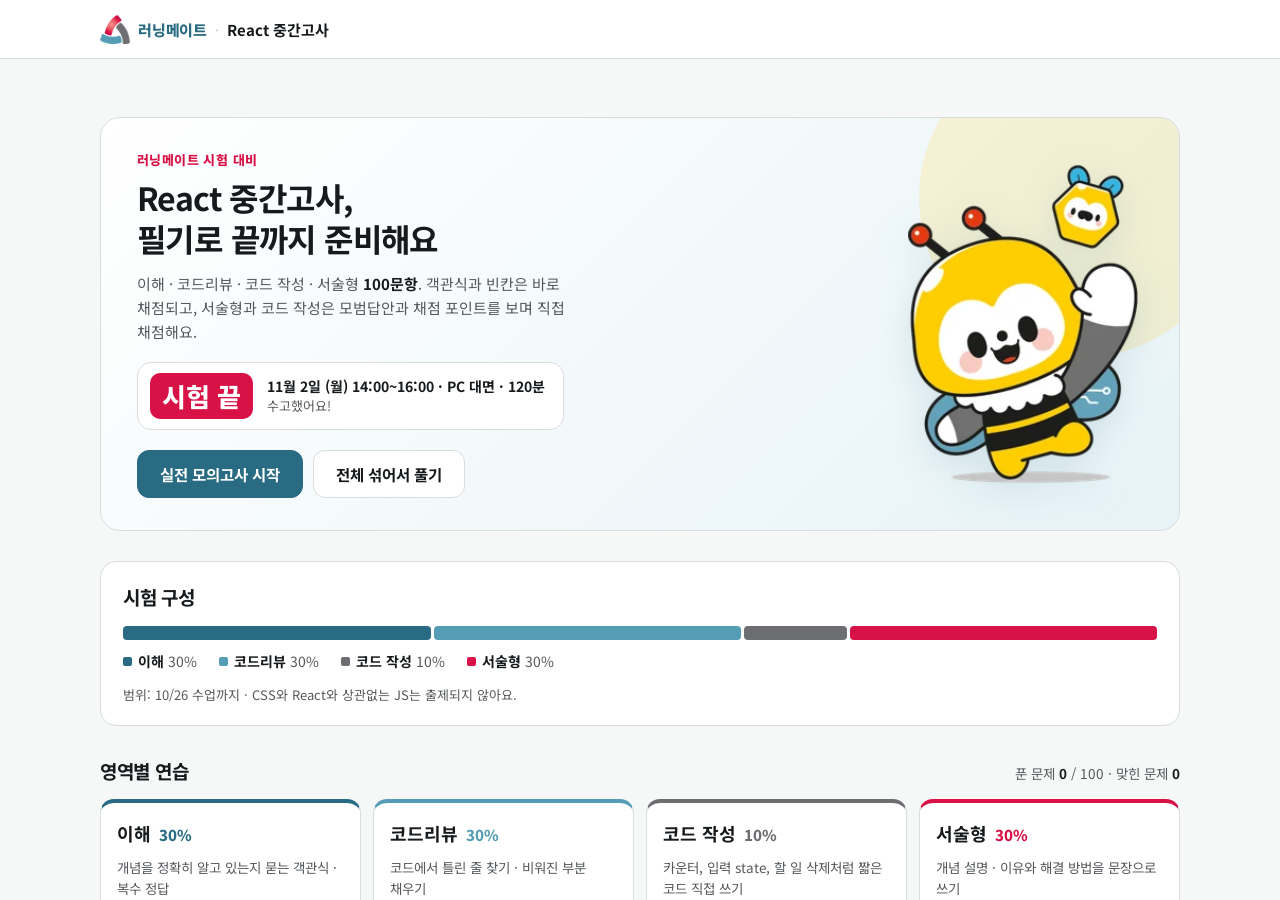
==== commit c130f197: "실기(VS Code) 제거, 러닝메이트 디자인으로 개편 (D-day, 시험 구성 막대, 영역별 진행률, 오답노트)" ====
--- a/index.html
+++ b/index.html
@@ -3,651 +3,291 @@
 <head>
 <meta charset="utf-8">
 <script src="https://learningmate-lab.github.io/track.js" data-site="react-exam-lab" defer></script>
-<title>React 시험 연습실</title>
+<title>React 중간고사 연습실 · 러닝메이트</title>
 <meta name="viewport" content="width=device-width, initial-scale=1">
 <link rel="preconnect" href="https://fonts.googleapis.com"><link rel="preconnect" href="https://fonts.gstatic.com" crossorigin>
 <link rel="stylesheet" href="https://fonts.googleapis.com/css2?family=Noto+Sans+KR:wght@400;500;700;800&display=swap">
-<style>/* React 시험 연습실 — VS Code Dark Modern 테마를 따라 함 */
+<style>/* React 중간고사 연습실 — 러닝메이트(연암공과대학교) 브랜드 색 */
 :root {
-  color-scheme: dark;
-  --vs-bg: #1f1f1f; --vs-bar: #181818; --vs-line: #2b2b2b; --vs-fg: #cccccc; --vs-mut: #9d9d9d; --vs-dim: #6e7681;
-  --vs-blue: #0078d4; --vs-blue2: #4daafc; --vs-hover: #2a2d2e; --vs-sel: #37373d; --vs-focus: #04395e;
-  --vs-input: #313131; --vs-btn: #0078d4; --vs-btn-h: #026ec1; --vs-err: #f85149; --vs-warn: #cca700; --vs-ok: #2ea043; --vs-ok2: #73c991;
-  --ui: "Segoe WPC", "Segoe UI", -apple-system, "Noto Sans KR", system-ui, sans-serif;
-  --mono: Consolas, "Courier New", "D2Coding", "Nanum Gothic Coding", monospace;
-  /* 시험(CBT) 화면 */
-  --c-bg: #f4f6f9; --c-card: #ffffff; --c-fg: #1d2330; --c-mut: #5b6576; --c-line: #dde2ea; --c-acc: #2563eb; --c-acc-soft: #e8efff; --c-ok: #15803d; --c-ok-soft: #e7f6ec; --c-bad: #c2281f; --c-bad-soft: #fdecea; --c-code: #1e1e1e;
+  color-scheme: light;
+  --bg: #f6f8f8; --card: #ffffff; --fg: #171a1c; --mut: #56595c; --line: #d9ddde; --input: #c9ced0;
+  --pri: #286b82; --pri-h: #20576b; --pri-soft: #e7f3f7;
+  --red: #d81247; --red-soft: #fce7ec; --blue: #559cb5; --gray: #6d6e71;
+  --ok: #236c50; --ok-soft: #e4f2ea; --warn: #8a4d08; --warn-soft: #fff0dc;
+  --code: #1e1e1e;
+  /* 영역 색: 학교 심벌의 청록 · 하늘 · 회색 · 빨강 */
+  --a1: #286b82; --a2: #559cb5; --a3: #6d6e71; --a4: #d81247;
+  --ui: "Noto Sans KR", "Apple SD Gothic Neo", system-ui, sans-serif;
+  --mono: Consolas, "D2Coding", "Courier New", monospace;
+  /* 예전 변수 이름(스크립트 안 인라인 스타일)과 맞춤 */
+  --c-mut: var(--mut);
 }
 [hidden] { display: none !important; }
 * { box-sizing: border-box; }
-html, body { margin: 0; height: 100%; }
-body { background: var(--vs-bg); color: var(--vs-fg); font: 13px/1.4 var(--ui); overflow: hidden; }
-button { font: inherit; color: inherit; }
-.ic { display: block; flex: none; }
-
-/* ============ VS Code ============ */
-#ide { position: fixed; inset: 0; display: grid; grid-template-rows: 35px minmax(0, 1fr) 22px; background: var(--vs-bg); user-select: none; }
-.titlebar { display: grid; grid-template-columns: 1fr minmax(0, 600px) 1fr; align-items: center; background: var(--vs-bar); border-bottom: 1px solid var(--vs-line); height: 35px; }
-.tb-left { display: flex; align-items: center; height: 100%; min-width: 0; overflow: hidden; }
-.tb-logo { width: 35px; height: 35px; display: grid; place-items: center; flex: none; }
-.tb-menu { display: flex; height: 100%; }
-.tb-menu span { padding: 0 8px; display: flex; align-items: center; color: var(--vs-fg); font-size: 13px; border-radius: 5px; margin: 5px 0; cursor: default; white-space: nowrap; }
-.tb-menu span:hover { background: #ffffff1a; }
-.cmd-center { height: 24px; margin: 0 8px; border: 1px solid #3c3c3c; background: #262626; border-radius: 6px; display: flex; align-items: center; justify-content: center; gap: 6px; color: var(--vs-mut); font-size: 12.5px; min-width: 0; overflow: hidden; white-space: nowrap; }
-.cmd-center .ic { opacity: .75; }
-.tb-right { display: flex; justify-content: flex-end; align-items: center; height: 100%; }
-.tb-btn { width: 30px; height: 26px; display: grid; place-items: center; border: 0; background: none; color: var(--vs-fg); border-radius: 5px; cursor: pointer; }
-.tb-btn:hover { background: #ffffff1a; }
-.win-btn { width: 46px; height: 35px; display: grid; place-items: center; border: 0; background: none; color: var(--vs-fg); cursor: pointer; }
-.win-btn:hover { background: #ffffff1a; } .win-btn.x:hover { background: #e81123; color: #fff; }
-.exam-chip { display: flex; align-items: center; gap: 6px; height: 24px; padding: 0 10px; margin-right: 8px; border-radius: 6px; background: #3a1d1d; color: #ffb4ab; font-weight: 600; font-variant-numeric: tabular-nums; }
-.exam-chip.ok { background: #1d2f3a; color: #9fd3ff; }
-
-.workbench { display: grid; grid-template-columns: 48px var(--side-w, 260px) minmax(0, 1fr); min-height: 0; }
-.workbench.noside { grid-template-columns: 48px 0 minmax(0, 1fr); }
-.workbench.noside .sidebar { display: none; }
-.activitybar { background: var(--vs-bar); border-right: 1px solid var(--vs-line); display: flex; flex-direction: column; justify-content: space-between; }
-.ab-group { display: flex; flex-direction: column; }
-.ab-item { position: relative; width: 48px; height: 48px; display: grid; place-items: center; color: #868686; border: 0; background: none; cursor: pointer; }
-.ab-item:hover { color: #d7d7d7; }
-.ab-item.on { color: #d7d7d7; }
-.ab-item.on::before { content: ""; position: absolute; left: 0; top: 0; bottom: 0; width: 2px; background: var(--vs-blue); }
-.ab-badge { position: absolute; right: 7px; bottom: 7px; min-width: 16px; height: 16px; border-radius: 8px; background: var(--vs-blue); color: #fff; font-size: 9px; font-weight: 700; display: grid; place-items: center; padding: 0 4px; }
-
-.sidebar { background: var(--vs-bar); border-right: 1px solid var(--vs-line); display: flex; flex-direction: column; min-width: 0; overflow: hidden; }
-.sb-title { height: 35px; flex: none; display: flex; align-items: center; justify-content: space-between; padding: 0 8px 0 20px; font-size: 11px; letter-spacing: .4px; color: var(--vs-fg); text-transform: uppercase; }
-.sb-title .acts { display: flex; gap: 2px; }
-.sb-sec { flex: none; height: 22px; display: flex; align-items: center; gap: 2px; padding-left: 2px; font-size: 11px; font-weight: 700; text-transform: uppercase; cursor: pointer; }
-.sb-sec .acts { margin-left: auto; display: flex; gap: 2px; opacity: 0; padding-right: 6px; }
-.sidebar:hover .sb-sec .acts { opacity: 1; }
-.sb-act { width: 22px; height: 22px; display: grid; place-items: center; border: 0; background: none; color: var(--vs-fg); border-radius: 4px; cursor: pointer; }
-.sb-act:hover { background: #ffffff1a; }
-.tree { flex: 1; overflow: auto; padding-bottom: 12px; }
-.row { height: 22px; display: flex; align-items: center; gap: 4px; cursor: pointer; white-space: nowrap; color: var(--vs-fg); border: 1px solid transparent; }
-.row:hover { background: var(--vs-hover); }
-.row.sel { background: var(--vs-sel); }
-.row.sel.focus { background: var(--vs-focus); border-color: var(--vs-blue); }
-.row .tw { width: 16px; display: grid; place-items: center; flex: none; color: var(--vs-fg); }
-.row .nm { overflow: hidden; text-overflow: ellipsis; }
-.row.dim .nm { color: #8b8b8b; }
-.row .dot { margin-left: auto; margin-right: 12px; width: 8px; height: 8px; border-radius: 50%; background: #c5c5c5; }
-.row .err { margin-left: auto; margin-right: 10px; color: var(--vs-err); font-size: 11px; }
-.fi { width: 16px; height: 16px; display: grid; place-items: center; flex: none; font: 700 9px/1 var(--ui); }
-.guide { position: relative; }
-
-/* 시험 도구(테스트) 뷰 */
-.tv { flex: 1; overflow: auto; padding: 4px 0 16px; user-select: text; }
-.tv-head { padding: 8px 20px 10px; display: flex; flex-direction: column; gap: 8px; }
-.tv-score { display: flex; align-items: baseline; gap: 6px; }
-.tv-score b { font-size: 22px; color: #fff; font-variant-numeric: tabular-nums; }
-.tv-score span { color: var(--vs-mut); }
-.vbtn { display: inline-flex; align-items: center; justify-content: center; gap: 6px; border: 0; border-radius: 2px; background: var(--vs-btn); color: #fff; padding: 5px 12px; cursor: pointer; font-size: 13px; }
-.vbtn:hover { background: var(--vs-btn-h); }
-.vbtn.sec { background: #313131; color: var(--vs-fg); }
-.vbtn.sec:hover { background: #3c3c3c; }
-.vbtn:disabled { opacity: .5; cursor: default; }
-.trow { display: grid; grid-template-columns: 16px minmax(0, 1fr) auto; gap: 6px; align-items: start; padding: 3px 12px 3px 20px; cursor: default; }
-.trow:hover { background: var(--vs-hover); }
-.trow .st { margin-top: 1px; }
-.trow .nm { white-space: normal; line-height: 1.45; }
-.trow .pt { color: var(--vs-mut); font-size: 11.5px; font-variant-numeric: tabular-nums; }
-.trow .msg { grid-column: 2 / 4; color: #f48771; font-size: 12px; line-height: 1.45; }
-.st-pass { color: var(--vs-ok2); } .st-fail { color: var(--vs-err); } .st-none { color: #858585; } .st-run { color: var(--vs-blue2); animation: spin 1s linear infinite; }
-@keyframes spin { to { transform: rotate(360deg); } }
-.plist { display: flex; flex-direction: column; padding: 2px 0; }
-.prow { display: grid; grid-template-columns: 16px minmax(0, 1fr) auto; gap: 8px; align-items: center; padding: 4px 12px 4px 20px; cursor: pointer; }
-.prow:hover { background: var(--vs-hover); }
-.prow.on { background: var(--vs-sel); }
-.prow .lv { font-size: 11px; color: var(--vs-mut); }
-.prow .sc { font-size: 11.5px; color: var(--vs-mut); font-variant-numeric: tabular-nums; }
-.prow .sc.full { color: var(--vs-ok2); }
-.tv-note { margin: 6px 20px; color: var(--vs-mut); font-size: 12px; line-height: 1.5; }
-.tv-sep { height: 1px; background: var(--vs-line); margin: 10px 0; }
-.tv-links { display: flex; flex-wrap: wrap; gap: 6px; padding: 0 20px; }
-.lnk { border: 0; background: none; color: var(--vs-blue2); padding: 0; cursor: pointer; font-size: 12.5px; }
-.lnk:hover { text-decoration: underline; }
-
-/* 편집 영역 */
-.main { display: grid; grid-template-rows: minmax(0, 1fr) var(--panel-h, 230px); min-width: 0; min-height: 0; }
-.main.nopanel { grid-template-rows: minmax(0, 1fr) 0; }
-.main.nopanel .panel { display: none; }
-.groups { display: grid; grid-template-columns: minmax(0, 1fr) 4px var(--g2-w, 42%); min-height: 0; }
-.groups.one { grid-template-columns: minmax(0, 1fr) 0 0; }
-.groups.one .g2, .groups.one .sash-v { display: none; }
-.sash-v { cursor: ew-resize; background: transparent; position: relative; z-index: 3; }
-.sash-v:hover, .sash-v.drag { background: var(--vs-blue); }
-.sash-h { position: absolute; left: 0; right: 0; top: -2px; height: 4px; cursor: ns-resize; z-index: 3; }
-.sash-h:hover, .sash-h.drag { background: var(--vs-blue); }
-.group { display: grid; grid-template-rows: 35px auto minmax(0, 1fr); min-width: 0; min-height: 0; background: var(--vs-bg); }
-.g2 { border-left: 1px solid var(--vs-line); grid-template-rows: 35px minmax(0, 1fr); }
-.tabs { display: flex; background: var(--vs-bar); overflow-x: auto; overflow-y: hidden; scrollbar-width: none; border-bottom: 1px solid var(--vs-line); }
-.tab { position: relative; height: 35px; display: flex; align-items: center; gap: 6px; padding: 0 6px 0 10px; border-right: 1px solid var(--vs-line); color: var(--vs-mut); cursor: pointer; white-space: nowrap; flex: none; background: var(--vs-bar); min-width: 80px; }
-.tab.on { background: var(--vs-bg); color: #fff; }
-.tab.on::before { content: ""; position: absolute; left: 0; right: 0; top: 0; height: 1px; background: var(--vs-blue); }
-.tab.on::after { content: ""; position: absolute; left: 0; right: 0; bottom: -1px; height: 1px; background: var(--vs-bg); }
-.tab .x { width: 20px; height: 20px; display: grid; place-items: center; border-radius: 4px; color: var(--vs-fg); opacity: 0; border: 0; background: none; cursor: pointer; }
-.tab:hover .x, .tab.on .x { opacity: 1; }
-.tab .x:hover { background: #ffffff1a; }
-.tab.dirty .x .ic { display: none; }
-.tab.dirty .x::before { content: ""; width: 8px; height: 8px; border-radius: 50%; background: var(--vs-fg); }
-.tab.dirty .x:hover::before { display: none; }
-.tab.dirty .x:hover .ic { display: block; }
-.tab.it .nm { font-style: italic; }
-.tab .er { color: var(--vs-err); }
-.crumbs { height: 22px; display: flex; align-items: center; gap: 2px; padding: 0 12px; color: #a9a9a9; font-size: 12.5px; white-space: nowrap; overflow: hidden; }
-.crumbs .ic { opacity: .8; }
-.crumbs .fi { margin-right: 2px; }
-.ed-wrap { position: relative; min-height: 0; }
-.ed-host, .md-host, .sb-host, .welcome { position: absolute; inset: 0; }
-.md-host { overflow: auto; background: var(--vs-bg); user-select: text; }
-.md { max-width: 880px; padding: 16px 26px 60px; font: 14px/1.65 var(--ui); color: #d4d4d4; }
-.md h1 { font-size: 26px; font-weight: 600; border-bottom: 1px solid #ffffff2e; padding-bottom: .3em; margin: .3em 0 .7em; color: #fff; }
-.md h2 { font-size: 19px; font-weight: 600; border-bottom: 1px solid #ffffff2e; padding-bottom: .3em; margin: 1.4em 0 .6em; color: #fff; }
-.md h3 { font-size: 16px; margin: 1.2em 0 .5em; color: #fff; }
-.md p, .md ul, .md ol { margin: 0 0 .9em; }
-.md li { margin: .2em 0; }
-.md code { font-family: var(--mono); font-size: 13px; background: #ffffff1a; padding: 1px 5px; border-radius: 3px; color: #e8e8e8; }
-.md pre { background: #ffffff0d; padding: 12px 14px; border-radius: 3px; overflow: auto; }
-.md pre code { background: none; padding: 0; }
-.md blockquote { margin: 0 0 1em; padding: 4px 14px; border-left: 4px solid #ffffff33; color: #bdbdbd; background: #ffffff08; }
-.md strong { color: #fff; }
-.md table { border-collapse: collapse; margin: 0 0 1em; }
-.md th, .md td { border: 1px solid #ffffff2e; padding: 5px 10px; }
-.md hr { border: 0; border-top: 1px solid #ffffff2e; margin: 1.4em 0; }
-.welcome { display: grid; place-items: center; color: #6b6b6b; text-align: center; }
-.welcome svg { opacity: .09; }
-.welcome p { margin: 18px 0 0; font-size: 13px; line-height: 2; color: #8b8b8b; }
-.welcome kbd { font-family: var(--ui); background: #ffffff14; border-radius: 3px; padding: 1px 5px; color: #bdbdbd; font-size: 11.5px; }
-
-/* Simple Browser */
-.sb-host { display: grid; grid-template-rows: 34px minmax(0, 1fr); background: var(--vs-bg); }
-.sb-bar { display: flex; align-items: center; gap: 2px; padding: 0 6px; border-bottom: 1px solid var(--vs-line); }
-.sb-url { flex: 1; height: 24px; border: 1px solid #3c3c3c; background: var(--vs-input); color: var(--vs-fg); border-radius: 2px; padding: 0 8px; font: 13px var(--ui); display: flex; align-items: center; min-width: 0; overflow: hidden; white-space: nowrap; }
-.sb-frame { position: relative; background: #fff; min-height: 0; }
-.sb-frame iframe { position: absolute; inset: 0; width: 100%; height: 100%; border: 0; background: #fff; }
-.sb-off { position: absolute; inset: 0; background: #fff; color: #202124; font-family: "Segoe UI", system-ui, sans-serif; padding: 12% 10% 0; user-select: text; }
-.sb-off .face { width: 72px; height: 72px; margin-bottom: 28px; color: #5f6368; }
-.sb-off h1 { font-size: 22px; font-weight: 500; margin: 0 0 14px; }
-.sb-off p { font-size: 15px; color: #5f6368; margin: 0 0 10px; line-height: 1.6; }
-.sb-off code { font-size: 12px; color: #5f6368; display: block; margin-top: 18px; }
-.sb-off .hint { margin-top: 26px; padding: 12px 14px; border-radius: 8px; background: #e8f0fe; color: #174ea6; font-size: 13.5px; line-height: 1.6; }
-
-/* 아래 패널 */
-.panel { position: relative; display: grid; grid-template-rows: 35px minmax(0, 1fr); background: var(--vs-bar); border-top: 1px solid var(--vs-line); min-height: 0; }
-.p-head { display: flex; align-items: center; justify-content: space-between; padding: 0 8px 0 10px; }
-.p-tabs { display: flex; gap: 4px; height: 100%; align-items: stretch; }
-.p-tab { position: relative; border: 0; background: none; color: var(--vs-mut); font-size: 11px; text-transform: uppercase; letter-spacing: .3px; padding: 0 8px; cursor: pointer; display: flex; align-items: center; gap: 6px; }
-.p-tab:hover { color: var(--vs-fg); }
-.p-tab.on { color: #e7e7e7; }
-.p-tab.on::after { content: ""; position: absolute; left: 8px; right: 8px; bottom: 6px; height: 1px; background: var(--vs-blue); }
-.p-cnt { min-width: 18px; height: 18px; border-radius: 9px; background: #616161; color: #fff; font-size: 11px; display: grid; place-items: center; padding: 0 5px; text-transform: none; }
-.p-acts { display: flex; align-items: center; gap: 2px; }
-.p-term-name { display: flex; align-items: center; gap: 6px; color: var(--vs-fg); font-size: 12px; margin-right: 6px; }
-.p-body { position: relative; min-height: 0; }
-.term { position: absolute; inset: 0; overflow: auto; padding: 4px 20px 8px; font: 14px/1.35 var(--mono); color: #cccccc; user-select: text; cursor: text; white-space: pre-wrap; word-break: break-all; }
-.term .ln { min-height: 1.35em; }
-.term .in { display: inline; outline: none; caret-color: transparent; }
-.term .cur { display: inline-block; width: .6em; background: #cccccc; color: #000; animation: blink 1.1s step-end infinite; }
-.term:not(.focus) .cur { background: none; outline: 1px solid #cccccc; animation: none; }
-@keyframes blink { 50% { background: transparent; color: #cccccc; } }
-.t-g { color: #23d18b; } .t-c { color: #29b8db; } .t-y { color: #e5e510; } .t-r { color: #f14c4c; } .t-d { color: #8a8a8a; } .t-b { font-weight: 700; } .t-m { color: #d670d6; } .t-bl { color: #3b8eea; }
-.t-link { text-decoration: underline; cursor: pointer; }
-.t-ps { color: #cccccc; }
-.term-kbd { position: absolute; left: -9999px; top: 0; width: 10px; height: 10px; opacity: 0; }
-.plist2 { position: absolute; inset: 0; overflow: auto; padding: 4px 0; user-select: text; }
-.prob { display: flex; gap: 6px; align-items: flex-start; padding: 2px 20px; cursor: pointer; }
-.prob:hover { background: var(--vs-hover); }
-.prob .loc { color: var(--vs-mut); }
-.dc { position: absolute; inset: 0; overflow: auto; padding: 4px 0; font: 13px/1.45 var(--mono); user-select: text; }
-.dc .l { padding: 1px 20px; border-bottom: 1px solid #ffffff08; white-space: pre-wrap; word-break: break-word; }
-.dc .l.warn { color: #cca700; background: #cca70012; } .dc .l.error { color: #f48771; background: #f8514912; }
-.empty { padding: 8px 20px; color: var(--vs-mut); }
-
-/* 상태 표시줄 */
-.statusbar { display: flex; justify-content: space-between; align-items: stretch; background: var(--vs-bar); border-top: 1px solid var(--vs-line); color: var(--vs-fg); font-size: 12px; white-space: nowrap; overflow: hidden; }
-.statusbar .g { display: flex; align-items: stretch; }
-.si { display: flex; align-items: center; gap: 4px; padding: 0 6px; cursor: default; }
-.si:hover { background: #ffffff1f; }
-.si.remote { background: var(--vs-blue); color: #fff; padding: 0 9px; }
-.si .ic { opacity: .9; }
-
-/* 알림(토스트) */
-.notif { position: fixed; right: 12px; bottom: 32px; width: 420px; max-width: calc(100vw - 24px); background: #202020; border: 1px solid #454545; box-shadow: 0 4px 16px #000a; border-radius: 4px; padding: 12px 14px; display: flex; gap: 10px; color: var(--vs-fg); z-index: 50; }
-.notif .ic { color: var(--vs-blue2); margin-top: 1px; }
-.notif.err .ic { color: var(--vs-err); }
-.notif .txt { flex: 1; line-height: 1.5; }
-.notif .acts { display: flex; gap: 8px; justify-content: flex-end; margin-top: 10px; }
-
-/* 퀵 오픈 */
-.quick { position: fixed; top: 46px; left: 50%; transform: translateX(-50%); width: 600px; max-width: calc(100vw - 24px); background: #222222; border: 1px solid #454545; border-radius: 6px; box-shadow: 0 0 8px 2px #000000a0; z-index: 60; padding: 6px; }
-.quick input { width: 100%; height: 28px; background: var(--vs-input); color: var(--vs-fg); border: 1px solid var(--vs-blue); border-radius: 2px; padding: 0 8px; font: 13px var(--ui); outline: none; }
-.quick .items { max-height: 320px; overflow: auto; margin-top: 4px; }
-.quick .it { display: flex; align-items: center; gap: 6px; height: 24px; padding: 0 8px; border-radius: 3px; cursor: pointer; }
-.quick .it.on, .quick .it:hover { background: var(--vs-focus); outline: 1px solid var(--vs-blue); }
-.quick .it .pth { color: var(--vs-mut); font-size: 12px; }
-
-/* Monaco: JSX 색 보정 */
-.monaco-editor .jx-tag { color: #569cd6 !important; }
-.monaco-editor .jx-comp { color: #4ec9b0 !important; }
-.monaco-editor .jx-attr { color: #9cdcfe !important; }
-.monaco-editor .jx-br { color: #808080 !important; }
-.monaco-editor .jx-ctl { color: #c586c0 !important; }
-.monaco-editor .jx-fn { color: #dcdcaa !important; }
-.monaco-editor .jx-type { color: #4ec9b0 !important; }
-.monaco-editor .jx-const { color: #4fc1ff !important; }
-.loading { position: absolute; inset: 0; display: grid; place-items: center; color: var(--vs-mut); background: var(--vs-bg); }
-
-/* ============ 홈 / 필기(CBT) ============ */
-.page { color-scheme: light; position: fixed; inset: 0; overflow: auto; background: var(--c-bg); color: var(--c-fg); font: 15px/1.6 var(--ui); user-select: text; }
-.home { max-width: 1040px; margin: 0 auto; padding: 40px 20px 60px; }
-.home h1 { margin: 0; font-size: 30px; letter-spacing: -.3px; }
-.home .sub { margin: 6px 0 0; color: var(--c-mut); }
-.info { margin-top: 22px; display: grid; grid-template-columns: repeat(5, minmax(0, 1fr)); gap: 10px; }
-.info div { background: var(--c-card); border: 1px solid var(--c-line); border-radius: 10px; padding: 12px 14px; }
-.info b { display: block; font-size: 18px; }
-.info span { color: var(--c-mut); font-size: 13px; }
-.cards { margin-top: 26px; display: grid; grid-template-columns: repeat(3, minmax(0, 1fr)); gap: 14px; }
-.card { background: var(--c-card); border: 1px solid var(--c-line); border-radius: 14px; padding: 20px; display: flex; flex-direction: column; gap: 10px; }
-.card h2 { margin: 0; font-size: 19px; }
-.card p { margin: 0; color: var(--c-mut); font-size: 14px; }
-.card .meta { font-size: 13px; color: var(--c-mut); }
-.card .go { margin-top: auto; }
-.btn { border: 1px solid var(--c-line); background: var(--c-card); color: var(--c-fg); border-radius: 8px; padding: 9px 16px; font-weight: 600; cursor: pointer; font-size: 14px; }
-.btn:hover { border-color: #b8c0cc; }
-.btn.pri { background: var(--c-acc); border-color: var(--c-acc); color: #fff; }
-.btn.pri:hover { background: #1d4fd7; }
-.btn:disabled { opacity: .5; cursor: default; }
-.home h3 { margin: 34px 0 10px; font-size: 16px; }
-.plinks { display: grid; grid-template-columns: repeat(3, minmax(0, 1fr)); gap: 8px; }
-.plink { text-align: left; background: var(--c-card); border: 1px solid var(--c-line); border-radius: 10px; padding: 11px 14px; cursor: pointer; display: flex; justify-content: space-between; gap: 8px; align-items: center; }
-.plink:hover { border-color: var(--c-acc); }
-.plink small { color: var(--c-mut); }
-.plink .s { font-variant-numeric: tabular-nums; color: var(--c-mut); font-size: 13px; }
-.plink .s.full { color: var(--c-ok); font-weight: 700; }
-.foot-note { margin-top: 30px; color: var(--c-mut); font-size: 13px; }
-
-.cbt { display: grid; grid-template-rows: 56px minmax(0, 1fr); height: 100%; }
-.cbt-top { display: flex; align-items: center; justify-content: space-between; gap: 12px; padding: 0 20px; background: #1d2330; color: #fff; }
-.cbt-top .ttl { font-weight: 700; }
-.cbt-top .tm { font-variant-numeric: tabular-nums; font-weight: 700; background: #ffffff1a; padding: 4px 12px; border-radius: 6px; }
-.cbt-top .tm.low { background: #c2281f; }
-.cbt-top .r { display: flex; gap: 8px; align-items: center; }
-.cbt-top .btn { padding: 6px 12px; }
-.cbt-body { display: grid; grid-template-columns: minmax(0, 1fr) 260px; min-height: 0; }
+html, body { margin: 0; background: var(--bg); }
+button { font-family: inherit; }
+.page { position: fixed; inset: 0; overflow: auto; background: var(--bg); color: var(--fg); font: 15px/1.6 var(--ui); -webkit-text-size-adjust: 100%; word-break: keep-all; overflow-wrap: break-word; }
+
+/* ---------- 버튼 ---------- */
+.btn { display: inline-flex; align-items: center; justify-content: center; gap: 6px; border: 1px solid var(--line); background: var(--card); color: var(--fg); border-radius: 10px; padding: 9px 16px; font-weight: 700; cursor: pointer; font-size: 14px; line-height: 1.3; text-decoration: none; }
+.btn:hover { border-color: var(--pri); color: var(--pri); }
+.btn:focus-visible, .acard:focus-visible, .brand:focus-visible { outline: 2px solid var(--pri); outline-offset: 2px; }
+.btn.pri { background: var(--pri); border-color: var(--pri); color: #fff; }
+.btn.pri:hover { background: var(--pri-h); border-color: var(--pri-h); color: #fff; }
+.btn:disabled { opacity: .45; cursor: default; pointer-events: none; }
+.btn.lg { padding: 13px 22px; font-size: 15.5px; border-radius: 12px; }
+.btn.sm { padding: 6px 12px; font-size: 13.5px; border-radius: 8px; }
+.btn.quiet { border-color: transparent; background: transparent; color: var(--mut); font-weight: 600; }
+.btn.quiet:hover { color: var(--red); border-color: transparent; }
+.btn .cnt { min-width: 22px; padding: 0 6px; border-radius: 999px; background: var(--red-soft); color: var(--red); font-size: 12.5px; font-variant-numeric: tabular-nums; }
+
+/* ---------- 상단 막대 ---------- */
+.topbar { position: sticky; top: 0; z-index: 5; background: #fffffff2; border-bottom: 1px solid var(--line); backdrop-filter: blur(6px); }
+.tb-in { max-width: 1120px; margin: 0 auto; height: 58px; padding: 0 20px; display: flex; align-items: center; justify-content: space-between; gap: 12px; }
+.brand { display: inline-flex; align-items: center; gap: 8px; border: 0; background: none; padding: 4px 6px 4px 0; cursor: pointer; color: var(--fg); font-size: 15px; min-width: 0; border-radius: 8px; }
+.brand img { width: 30px; height: 29px; flex: none; }
+.brand b { font-weight: 800; letter-spacing: -.2px; color: var(--pri); white-space: nowrap; }
+.brand .sep { color: var(--input); }
+.brand .tb-t { font-weight: 700; white-space: nowrap; overflow: hidden; text-overflow: ellipsis; }
+.tb-r { display: flex; align-items: center; gap: 8px; flex: none; }
+.tm { font-variant-numeric: tabular-nums; font-weight: 800; font-size: 14px; color: var(--pri); background: var(--pri-soft); padding: 5px 12px; border-radius: 8px; white-space: nowrap; }
+.tm.low { color: #fff; background: var(--red); }
+
+/* ---------- 홈 ---------- */
+.home { max-width: 1120px; margin: 0 auto; padding: 28px 20px 56px; }
+.hero { position: relative; display: grid; grid-template-columns: minmax(0, 1fr) 240px; align-items: center; gap: 24px; background: linear-gradient(135deg, #ffffff 0%, var(--pri-soft) 100%); border: 1px solid var(--line); border-radius: 20px; padding: 32px 36px; overflow: hidden; }
+.hero::before { content: ""; position: absolute; right: -60px; top: -80px; width: 320px; height: 320px; border-radius: 50%; background: #ffd23f33; }
+.hero > * { position: relative; }
+.eyebrow { margin: 0 0 6px; font-size: 13px; font-weight: 800; color: var(--red); letter-spacing: .4px; }
+.hero h1 { margin: 0; font-size: 32px; line-height: 1.3; letter-spacing: -.6px; text-wrap: balance; }
+.lead { margin: 12px 0 0; color: var(--mut); max-width: 58ch; }
+.lead b { color: var(--fg); }
+.dday { margin-top: 18px; display: inline-flex; align-items: center; gap: 14px; background: var(--card); border: 1px solid var(--line); border-radius: 14px; padding: 10px 18px 10px 12px; max-width: 100%; }
+.dday > b { font-size: 26px; font-weight: 800; color: #fff; background: var(--red); border-radius: 10px; padding: 2px 12px; font-variant-numeric: tabular-nums; white-space: nowrap; }
+.dday > span { display: flex; flex-direction: column; line-height: 1.45; min-width: 0; }
+.dd-date { font-weight: 700; font-size: 14px; }
+.dd-small { color: var(--mut); font-size: 13px; }
+.hero-cta { margin-top: 20px; display: flex; gap: 10px; flex-wrap: wrap; }
+.mascot { width: 230px; height: auto; justify-self: center; filter: drop-shadow(0 10px 18px #286b8222); }
+
+.home section { margin-top: 30px; }
+.home h2 { margin: 0; font-size: 19px; letter-spacing: -.3px; }
+.comp { background: var(--card); border: 1px solid var(--line); border-radius: 16px; padding: 20px 22px; }
+.wbar { display: flex; gap: 3px; height: 14px; margin-top: 14px; }
+.wbar i { display: block; border-radius: 4px; }
+.wbar .a1 { background: var(--a1); } .wbar .a2 { background: var(--a2); } .wbar .a3 { background: var(--a3); } .wbar .a4 { background: var(--a4); }
+.wlab { display: flex; flex-wrap: wrap; gap: 6px 22px; margin-top: 10px; font-size: 14px; color: var(--mut); }
+.wlab span { flex: none !important; white-space: nowrap; }
+.wlab b { color: var(--fg); }
+.wlab span::before { content: ""; display: inline-block; width: 9px; height: 9px; border-radius: 2px; margin-right: 6px; vertical-align: 1px; background: var(--a1); }
+.wlab span:nth-child(2)::before { background: var(--a2); } .wlab span:nth-child(3)::before { background: var(--a3); } .wlab span:nth-child(4)::before { background: var(--a4); }
+.comp .note { margin: 12px 0 0; font-size: 13px; color: var(--mut); }
+.sec-h { display: flex; align-items: baseline; justify-content: space-between; gap: 12px; flex-wrap: wrap; }
+.sec-h .sum { color: var(--mut); font-size: 13.5px; }
+.sec-h .sum b { color: var(--fg); font-variant-numeric: tabular-nums; }
+.areas { margin-top: 12px; display: grid; grid-template-columns: repeat(4, minmax(0, 1fr)); gap: 12px; }
+.acard { --ac: var(--a1); text-align: left; display: flex; flex-direction: column; gap: 10px; background: var(--card); border: 1px solid var(--line); border-top: 4px solid var(--ac); border-radius: 14px; padding: 16px 16px 14px; cursor: pointer; color: var(--fg); font: inherit; transition: transform .12s, box-shadow .12s; }
+.acard:hover { transform: translateY(-2px); box-shadow: 0 10px 22px #171a1c14; }
+.acard.a2 { --ac: var(--a2); } .acard.a3 { --ac: var(--a3); } .acard.a4 { --ac: var(--a4); }
+.a-top { display: flex; justify-content: space-between; align-items: baseline; gap: 8px; }
+.a-top b { font-size: 18px; white-space: nowrap; }
+.a-w { font-weight: 800; color: var(--ac); font-variant-numeric: tabular-nums; }
+.a-d { color: var(--mut); font-size: 13.5px; line-height: 1.55; min-height: 42px; }
+.a-cnt { display: flex; justify-content: space-between; gap: 6px; font-size: 12.5px; color: var(--mut); flex-wrap: wrap; }
+.a-cnt b { color: var(--fg); font-variant-numeric: tabular-nums; }
+.prog { position: relative; height: 6px; border-radius: 3px; background: #eceeef; overflow: hidden; }
+.prog i { position: absolute; left: 0; top: 0; bottom: 0; border-radius: 3px; }
+.prog .dn { background: #c9ced0; }
+.prog .ok { background: var(--ac); }
+.a-go { font-weight: 800; font-size: 13.5px; color: var(--ac); }
+.tools { margin-top: 14px; display: flex; gap: 8px; flex-wrap: wrap; align-items: center; }
+.tools .quiet { margin-left: auto; }
+.foot-note { margin-top: 28px; color: var(--mut); font-size: 13px; }
+@media (prefers-reduced-motion: reduce) { .acard { transition: none; } .acard:hover { transform: none; } }
+
+/* ---------- 문제 화면 ---------- */
+.cbt { display: grid; grid-template-rows: auto minmax(0, 1fr); height: 100%; }
+.cbt .topbar { position: static; }
+.cbt .tb-in { max-width: none; }
+.cbt-body { display: grid; grid-template-columns: minmax(0, 1fr) 270px; min-height: 0; }
 .qwrap { overflow: auto; padding: 26px 32px 80px; }
 .qcard { max-width: 860px; margin: 0 auto; }
-.qhead { display: flex; align-items: center; gap: 8px; color: var(--c-mut); font-size: 13px; margin-bottom: 10px; flex-wrap: wrap; }
-.qn { font-weight: 800; color: var(--c-fg); font-size: 17px; }
-.tag { font-size: 12px; font-weight: 700; padding: 2px 8px; border-radius: 999px; background: #eef1f6; color: #3a4456; }
-.tag.k { background: var(--c-acc-soft); color: var(--c-acc); }
-.qtext { font-size: 17px; font-weight: 600; line-height: 1.6; margin: 0 0 16px; white-space: pre-wrap; }
+.qhead { display: flex; align-items: center; gap: 6px; color: var(--mut); font-size: 13px; margin-bottom: 10px; flex-wrap: wrap; }
+.qn { font-weight: 800; color: var(--fg); font-size: 18px; margin-right: 2px; }
+.tag { font-size: 12px; font-weight: 700; padding: 2px 9px; border-radius: 999px; background: #eceeef; color: #3c4043; }
+.tag.k { background: var(--pri-soft); color: var(--pri); }
+.qtext { font-size: 17px; font-weight: 700; line-height: 1.65; margin: 0 0 16px; white-space: pre-wrap; word-break: keep-all; overflow-wrap: anywhere; }
 .opts { display: flex; flex-direction: column; gap: 8px; }
-.opt { display: flex; gap: 12px; align-items: flex-start; padding: 12px 14px; border: 1.5px solid var(--c-line); border-radius: 10px; background: var(--c-card); cursor: pointer; text-align: left; font-size: 15px; line-height: 1.55; }
-.opt:hover { border-color: #b8c0cc; }
-.opt .mk { flex: none; width: 24px; height: 24px; border-radius: 50%; border: 1.5px solid #b8c0cc; display: grid; place-items: center; font-size: 12.5px; font-weight: 700; color: var(--c-mut); }
+.opt { display: flex; gap: 12px; align-items: flex-start; padding: 12px 14px; border: 1.5px solid var(--line); border-radius: 12px; background: var(--card); cursor: pointer; text-align: left; font-size: 15px; line-height: 1.55; color: var(--fg); overflow-wrap: anywhere; }
+.opt:hover { border-color: var(--blue); }
+.opt .mk { flex: none; width: 24px; height: 24px; border-radius: 50%; border: 1.5px solid var(--input); display: grid; place-items: center; font-size: 12.5px; font-weight: 700; color: var(--mut); }
 .opts.multi .opt .mk { border-radius: 6px; }
-.opt.on { border-color: var(--c-acc); background: var(--c-acc-soft); }
-.opt.on .mk { background: var(--c-acc); border-color: var(--c-acc); color: #fff; }
-.opt.right { border-color: var(--c-ok); background: var(--c-ok-soft); }
-.opt.right .mk { background: var(--c-ok); border-color: var(--c-ok); color: #fff; }
-.opt.wrong { border-color: var(--c-bad); background: var(--c-bad-soft); }
-.opt.wrong .mk { background: var(--c-bad); border-color: var(--c-bad); color: #fff; }
-.opt code, .qtext code, .exp code { font-family: var(--mono); font-size: .92em; background: #eef1f6; padding: 0 4px; border-radius: 4px; }
-.code { background: var(--c-code); color: #d4d4d4; border-radius: 10px; padding: 12px 0; font: 14px/1.6 var(--mono); overflow: auto; margin: 0 0 16px; }
+.opt.on { border-color: var(--pri); background: var(--pri-soft); }
+.opt.on .mk { background: var(--pri); border-color: var(--pri); color: #fff; }
+.opt.right { border-color: var(--ok); background: var(--ok-soft); }
+.opt.right .mk { background: var(--ok); border-color: var(--ok); color: #fff; }
+.opt.wrong { border-color: var(--red); background: var(--red-soft); }
+.opt.wrong .mk { background: var(--red); border-color: var(--red); color: #fff; }
+.opt code, .qtext code, .exp code, .ri code { font-family: var(--mono); font-size: .92em; background: #eceeef; padding: 0 4px; border-radius: 4px; }
+
+/* 코드 (어두운 편집기 색 그대로) */
+.code { background: var(--code); color: #d4d4d4; border-radius: 12px; padding: 12px 0; font: 14px/1.6 var(--mono); overflow: auto; margin: 0 0 16px; max-width: 100%; }
 .code .cl { display: grid; grid-template-columns: 44px minmax(0, 1fr); padding-right: 16px; white-space: pre; }
 .code .cl .n { color: #6e7681; text-align: right; padding-right: 14px; user-select: none; }
 .code.pick .cl { cursor: pointer; }
-.code.pick .cl:hover { background: #ffffff12; }
-.code .cl.on { background: #2563eb55; }
-.code .cl.right { background: #15803d66; }
-.code .cl.wrong { background: #c2281f66; }
+.code.pick .cl:hover { background: #ffffff14; }
+.code .cl.on { background: #559cb566; }
+.code .cl.right { background: #236c5099; }
+.code .cl.wrong { background: #d8124766; }
 .code input.blank { font: inherit; width: 14ch; background: #2a2f3a; color: #fff; border: 1px solid #5a6478; border-radius: 4px; padding: 0 6px; outline: none; }
-.code input.blank:focus { border-color: #4daafc; }
-.code input.blank.right { border-color: #2ea043; background: #15803d55; }
-.code input.blank.wrong { border-color: #f85149; background: #c2281f55; }
+.code input.blank:focus { border-color: #8fd0ea; }
+.code input.blank.right { border-color: #3fb27f; background: #236c5099; }
+.code input.blank.wrong { border-color: #ff6b8e; background: #d8124766; }
 .hl-k { color: #569cd6; } .hl-c { color: #c586c0; } .hl-s { color: #ce9178; } .hl-n { color: #b5cea8; } .hl-cm { color: #6a9955; } .hl-f { color: #dcdcaa; } .hl-t { color: #4ec9b0; } .hl-a { color: #9cdcfe; } .hl-tag { color: #569cd6; } .hl-p { color: #808080; }
+
 .qact { display: flex; gap: 8px; margin-top: 18px; flex-wrap: wrap; align-items: center; }
-.exp { margin-top: 16px; padding: 14px 16px; border-radius: 10px; background: var(--c-card); border: 1px solid var(--c-line); line-height: 1.7; }
-.exp.ok { border-color: var(--c-ok); background: var(--c-ok-soft); }
-.exp.no { border-color: var(--c-bad); background: var(--c-bad-soft); }
-.exp b.r { color: var(--c-ok); } .exp b.w { color: var(--c-bad); }
-.exp .fix { margin-top: 8px; font-family: var(--mono); font-size: 13.5px; background: #1e1e1e; color: #d4d4d4; padding: 8px 12px; border-radius: 6px; white-space: pre-wrap; }
-.side { border-left: 1px solid var(--c-line); background: var(--c-card); overflow: auto; padding: 16px; display: flex; flex-direction: column; gap: 12px; }
-.side h4 { margin: 0; font-size: 13px; color: var(--c-mut); }
+.exp { margin-top: 16px; padding: 14px 16px; border-radius: 12px; background: var(--card); border: 1px solid var(--line); line-height: 1.7; overflow-wrap: anywhere; }
+.exp.ok { border-color: #9cc9b4; background: var(--ok-soft); }
+.exp.no { border-color: #f0a3b8; background: var(--red-soft); }
+.exp b.r { color: var(--ok); } .exp b.w { color: var(--red); }
+.exp .fix { margin-top: 8px; font-family: var(--mono); font-size: 13.5px; background: var(--code); color: #d4d4d4; padding: 8px 12px; border-radius: 8px; white-space: pre-wrap; }
+
+/* 서술형 · 코드 작성 */
+textarea.essay { display: block; width: 100%; min-height: 190px; resize: vertical; font: 15.5px/1.75 var(--ui); padding: 12px 14px; border: 1.5px solid var(--line); border-radius: 12px; background: #fff; color: var(--fg); outline: none; }
+textarea.essay:focus { border-color: var(--pri); box-shadow: 0 0 0 3px var(--pri-soft); }
+textarea.essay.mono { font: 14px/1.6 var(--mono); background: var(--code); color: #d4d4d4; border-color: #333; min-height: 260px; tab-size: 2; white-space: pre; }
+textarea.essay.mono:focus { border-color: var(--blue); box-shadow: none; }
+textarea.essay[readonly] { opacity: .85; }
+.ecount { text-align: right; font-size: 12.5px; color: var(--mut); margin-top: 4px; font-variant-numeric: tabular-nums; }
+.essay-res .eh { display: flex; justify-content: space-between; align-items: center; margin-bottom: 6px; }
+.essay-res .esc { font-weight: 800; font-size: 18px; color: var(--pri); font-variant-numeric: tabular-nums; }
+.essay-res .ans-t { margin: 0 0 4px; }
+.essay-res .code { margin: 4px 0; }
+.rub { margin-top: 12px; display: flex; flex-direction: column; gap: 6px; }
+.rub .rh { font-size: 13px; color: var(--mut); }
+.rub .ri { display: grid; grid-template-columns: auto minmax(0, 1fr) auto; gap: 10px; align-items: center; padding: 9px 12px; border: 1.5px solid var(--line); border-radius: 10px; background: #fff; cursor: pointer; font-size: 14.5px; }
+.rub .ri input { width: 18px; height: 18px; accent-color: var(--ok); margin: 0; }
+.rub .ri.on { border-color: #9cc9b4; background: var(--ok-soft); }
+.rub .ri b { font-variant-numeric: tabular-nums; color: var(--mut); white-space: nowrap; }
+.rub .ri.on b { color: var(--ok); }
+.ex2 { margin-top: 10px; font-size: 14px; color: var(--mut); }
+
+/* 오른쪽 패널 */
+.side { border-left: 1px solid var(--line); background: var(--card); overflow: auto; padding: 18px 16px; display: flex; flex-direction: column; gap: 12px; }
+.side h4 { margin: 0; font-size: 13px; color: var(--mut); }
 .grid { display: grid; grid-template-columns: repeat(5, 1fr); gap: 6px; }
-.grid button { height: 34px; border: 1.5px solid var(--c-line); background: #fff; border-radius: 6px; cursor: pointer; font-weight: 700; font-size: 13px; color: var(--c-mut); font-variant-numeric: tabular-nums; }
-.grid button.ans { background: #eef1f6; color: var(--c-fg); }
-.grid button.cur { border-color: var(--c-acc); color: var(--c-acc); }
-.grid button.ok { background: var(--c-ok-soft); border-color: #9bd3ae; color: var(--c-ok); }
-.grid button.no { background: var(--c-bad-soft); border-color: #f0aaa4; color: var(--c-bad); }
+.grid button { height: 34px; border: 1.5px solid var(--line); background: #fff; border-radius: 8px; cursor: pointer; font-weight: 700; font-size: 13px; color: var(--mut); font-variant-numeric: tabular-nums; }
+.grid button.ans { background: var(--pri-soft); color: var(--pri); border-color: #b9dbe6; }
+.grid button.cur { border-color: var(--pri); color: var(--pri); box-shadow: 0 0 0 2px var(--pri-soft); }
+.grid button.ok { background: var(--ok-soft); border-color: #9cc9b4; color: var(--ok); }
+.grid button.no { background: var(--red-soft); border-color: #f0a3b8; color: var(--red); }
 .side .flt { display: flex; flex-direction: column; gap: 6px; font-size: 13.5px; }
-.side select { color: var(--c-fg); font: inherit; padding: 6px 8px; border-radius: 6px; border: 1px solid var(--c-line); background: #fff; }
-.side .stat { font-size: 13.5px; color: var(--c-mut); }
-.side .stat b { color: var(--c-fg); }
-.report { max-width: 860px; margin: 0 auto; padding: 34px 20px 80px; }
-.report h1 { margin: 0 0 6px; }
-.big { font-size: 54px; font-weight: 800; letter-spacing: -1px; }
+.side select { color: var(--fg); font: inherit; padding: 7px 8px; border-radius: 8px; border: 1px solid var(--line); background: #fff; }
+.side .stat { font-size: 13.5px; color: var(--mut); }
+.side .stat b { color: var(--fg); }
+
+/* ---------- 채점 · 결과 ---------- */
+.report { max-width: 880px; margin: 0 auto; padding: 30px 20px 80px; }
+.report h1 { margin: 0 0 6px; font-size: 26px; letter-spacing: -.4px; }
+.rep-hero { display: flex; align-items: center; justify-content: space-between; gap: 16px; background: linear-gradient(135deg, #fff 0%, var(--pri-soft) 100%); border: 1px solid var(--line); border-radius: 18px; padding: 24px 28px; }
+.rep-sub { margin: 0; color: var(--mut); }
+.big { font-size: 56px; font-weight: 800; letter-spacing: -1px; color: var(--pri); line-height: 1.2; margin-top: 8px; font-variant-numeric: tabular-nums; }
+.big span { font-size: 22px; color: var(--mut); font-weight: 700; }
+.rep-msg { margin: 4px 0 0; font-weight: 700; }
+.rep-mascot { width: 130px; height: auto; flex: none; }
 .rows { margin-top: 18px; display: flex; flex-direction: column; gap: 8px; }
-.rrow { display: grid; grid-template-columns: 1fr auto; gap: 8px; background: var(--c-card); border: 1px solid var(--c-line); border-radius: 10px; padding: 12px 16px; }
-.rrow .bar { grid-column: 1 / 3; height: 8px; border-radius: 4px; background: #eef1f6; overflow: hidden; }
-.rrow .bar i { display: block; height: 100%; background: var(--c-acc); }
-
+.rrow { display: grid; grid-template-columns: minmax(0, 1fr) auto; gap: 8px; background: var(--card); border: 1px solid var(--line); border-radius: 12px; padding: 12px 16px; }
+.rrow b { font-variant-numeric: tabular-nums; }
+.rrow .bar { grid-column: 1 / 3; height: 8px; border-radius: 4px; background: #eceeef; overflow: hidden; }
+.rrow .bar i { display: block; height: 100%; background: var(--pri); }
+.rows .rrow:nth-child(2) .bar i { background: var(--a2); }
+.rows .rrow:nth-child(3) .bar i { background: var(--a3); }
+.rows .rrow:nth-child(4) .bar i { background: var(--a4); }
+.sg .sg-lead { color: var(--mut); margin: 0 0 6px; }
+.sg-item { background: var(--card); border: 1px solid var(--line); border-radius: 14px; padding: 18px 20px; margin-top: 16px; }
+.sg-item h4 { margin: 4px 0 6px; font-size: 13.5px; color: var(--mut); }
+.sg-item .qtext { font-size: 16px; margin-bottom: 10px; }
+pre.mine { white-space: pre-wrap; word-break: break-word; background: var(--bg); border: 1px solid var(--line); border-radius: 10px; padding: 10px 12px; font: 14.5px/1.65 var(--ui); margin: 0; }
+pre.mine.mono { font-family: var(--mono); font-size: 13.5px; }
+.mine-none { margin: 0; color: var(--red); font-size: 14px; }
+
+/* ---------- 대화상자 ---------- */
+.dlg-back { position: fixed; inset: 0; z-index: 100; background: #171a1c66; display: grid; place-items: center; padding: 16px; }
+.dlg { width: 440px; max-width: 100%; background: #fff; color: var(--fg); border-radius: 16px; padding: 22px 22px 18px; box-shadow: 0 20px 50px #0004; font: 15px/1.6 var(--ui); border-top: 4px solid var(--pri); }
+.dlg-t { font-weight: 800; font-size: 17px; }
+.dlg-m { margin-top: 8px; color: var(--mut); font-size: 14.5px; }
+.dlg-b { display: flex; justify-content: flex-end; gap: 8px; margin-top: 18px; flex-wrap: wrap; }
+.dlg-btn { border: 1px solid var(--line); background: #fff; color: var(--fg); border-radius: 10px; padding: 9px 18px; font-weight: 700; cursor: pointer; font-size: 14px; }
+.dlg-btn.pri { background: var(--pri); border-color: var(--pri); color: #fff; }
+.dlg-btn:focus-visible { outline: 2px solid var(--pri); outline-offset: 2px; }
+
+/* ---------- 좁은 화면 ---------- */
+@media (max-width: 980px) {
+  .areas { grid-template-columns: repeat(2, minmax(0, 1fr)); }
+}
 @media (max-width: 900px) {
-  .info, .cards, .plinks { grid-template-columns: 1fr; }
+  .cbt { height: auto; min-height: 100%; }
+  .cbt-body { grid-template-columns: 1fr; }
+  .side { border-left: 0; border-top: 1px solid var(--line); }
+  .qwrap { padding: 18px 16px 30px; overflow: visible; }
+}
+@media (max-width: 720px) {
+  .tb-in { padding: 0 16px; height: 54px; }
+  .brand .sep, .brand b { display: none; }
+  .home { padding: 16px 16px 40px; }
+  .hero { grid-template-columns: 1fr; padding: 22px 18px; gap: 4px; }
+  .hero h1 { font-size: 24px; }
+  .mascot { position: absolute; right: 6px; top: 8px; width: 78px; }
+  .hero .eyebrow, .hero h1 { padding-right: 76px; }
+  .dday { gap: 10px; padding: 8px 12px 8px 8px; }
+  .dday > b { font-size: 21px; padding: 2px 10px; }
+  .hero-cta .btn { flex: 1 1 auto; }
+  .comp { padding: 16px; }
+  .wlab { display: grid; grid-template-columns: 1fr 1fr; gap: 4px 12px; font-size: 13px; }
+  .areas { grid-template-columns: 1fr; }
+  .a-d { min-height: 0; }
+  .tools .quiet { margin-left: 0; }
+  .report { padding: 18px 16px 60px; }
+  .rep-hero { padding: 18px; }
+  .rep-mascot { width: 84px; }
+  .big { font-size: 44px; }
   .sg-item { padding: 14px; }
-  .cbt-body { grid-template-columns: 1fr; }
-  .side { border-left: 0; border-top: 1px solid var(--c-line); }
-  .qwrap { padding: 18px 16px 60px; }
 }
-
-/* 대화상자 */
-.dlg-back { position: fixed; inset: 0; z-index: 100; background: #0f172a66; display: grid; place-items: center; padding: 16px; }
-.dlg { width: 440px; max-width: 100%; background: #fff; color: #1d2330; border-radius: 12px; padding: 20px 20px 16px; box-shadow: 0 20px 50px #0005; font: 15px/1.6 var(--ui); }
-.dlg-t { font-weight: 800; font-size: 16.5px; }
-.dlg-m { margin-top: 8px; color: #5b6576; font-size: 14.5px; }
-.dlg-in { margin-top: 12px; width: 100%; height: 34px; border: 1px solid #c7ced9; border-radius: 6px; padding: 0 10px; font: 14px var(--mono); color: #1d2330; background: #fff; outline-color: #2563eb; }
-.dlg-b { display: flex; justify-content: flex-end; gap: 8px; margin-top: 18px; flex-wrap: wrap; }
-.dlg-btn { border: 1px solid #dde2ea; background: #fff; color: #1d2330; border-radius: 8px; padding: 8px 16px; font-weight: 700; cursor: pointer; font-size: 14px; }
-.dlg-btn.pri { background: #2563eb; border-color: #2563eb; color: #fff; }
-.dlg-btn:focus-visible { outline: 2px solid #2563eb; outline-offset: 2px; }
-.dlg-back.dark { background: #0000004d; place-items: start center; padding-top: 70px; }
-.dlg-back.dark .dlg { background: #252526; color: #cccccc; border: 1px solid #454545; border-radius: 6px; box-shadow: 0 0 8px 2px #000a; font-family: var(--ui); font-size: 13px; }
-.dlg-back.dark .dlg-t { font-size: 14px; font-weight: 600; color: #e7e7e7; }
-.dlg-back.dark .dlg-m { color: #9d9d9d; font-size: 13px; }
-.dlg-back.dark .dlg-in { background: #313131; color: #cccccc; border-color: #0078d4; border-radius: 2px; font-family: var(--ui); }
-.dlg-back.dark .dlg-btn { background: #313131; border: 0; color: #cccccc; border-radius: 2px; font-weight: 400; font-size: 13px; padding: 6px 14px; }
-.dlg-back.dark .dlg-btn.pri { background: #0078d4; color: #fff; }
-
-/* 시험 문제지 (슬라이드) */
-.sheet { padding: 18px 22px 60px; display: flex; flex-direction: column; gap: 18px; max-width: 860px; margin: 0 auto; }
-.sh-note { color: #9d9d9d; font-size: 12.5px; line-height: 1.6; }
-.sh-note code { font-family: var(--mono); color: #d7ba7d; }
-.slide { background: #eef1f5; color: #111; border-radius: 4px; overflow: hidden; box-shadow: 0 2px 10px #0006; font-family: "Malgun Gothic", "Noto Sans KR", var(--ui); user-select: text; }
-.sl-t { margin: 0; text-align: center; font-size: 22px; font-weight: 800; font-style: italic; padding: 14px 16px 10px; background: #fff; border-bottom: 5px solid; border-image: linear-gradient(90deg, #1e5aa8, #c9d8ee 70%, #fff) 1; }
-.sl-b { background: #fff; margin: 14px 18px; border-radius: 16px; padding: 18px 22px 20px; }
-.sl-f { background: linear-gradient(#e2e2e2, #bdbdbd); text-align: right; padding: 4px 14px; font-size: 12px; }
-.slide p { margin: 6px 0; line-height: 1.55; }
-.slide .o1 { font-weight: 800; font-size: 17px; padding-left: 26px; position: relative; }
-.slide .o1::before { content: ""; position: absolute; left: 2px; top: 5px; width: 11px; height: 11px; border: 3px solid #1e6fc0; border-radius: 50%; }
-.slide .o2 { font-weight: 700; font-size: 15px; padding-left: 50px; position: relative; margin-top: 10px; }
-.slide .o2::before { content: ""; position: absolute; left: 28px; top: 6px; width: 8px; height: 8px; border: 2.5px solid #e05252; border-radius: 50%; }
-.slide .o3 { font-weight: 700; font-size: 13.5px; padding-left: 72px; position: relative; color: #222; }
-.slide .o3::before { content: "▸"; position: absolute; left: 56px; color: #1e3a6b; }
-.slide .shot { margin: 12px auto 4px; max-width: 520px; border: 1px solid #ddd; border-radius: 6px; overflow: hidden; background: #fff; }
-.slide .shot img { display: block; width: 100%; }
-.slide .shots { display: grid; grid-template-columns: repeat(auto-fit, minmax(240px, 1fr)); gap: 12px; margin-top: 10px; }
-.slide .shots .shot { margin: 0; max-width: none; }
-.slide .cap { text-align: center; font-size: 12.5px; color: #555; margin-top: 4px; font-weight: 700; }
-
-/* 영역별 연습 버튼 */
-.area-btns { display: grid; grid-template-columns: repeat(2, minmax(0, 1fr)); gap: 6px; }
-.btn.area { display: flex; justify-content: space-between; align-items: center; gap: 6px; text-align: left; }
-.btn.area small { color: var(--c-mut); font-weight: 600; font-variant-numeric: tabular-nums; }
-.btn.area:hover { border-color: var(--c-acc); }
-/* 서술형 · 코드 작성 답안 */
-textarea.essay { display: block; width: 100%; min-height: 190px; resize: vertical; font: 15.5px/1.75 var(--ui); padding: 12px 14px; border: 1.5px solid var(--c-line); border-radius: 10px; background: #fff; color: var(--c-fg); outline: none; }
-textarea.essay:focus { border-color: var(--c-acc); }
-textarea.essay.mono { font: 14px/1.6 var(--mono); background: var(--c-code); color: #d4d4d4; border-color: #333; min-height: 260px; tab-size: 2; white-space: pre; }
-textarea.essay.mono:focus { border-color: #4daafc; }
-textarea.essay[readonly] { opacity: .85; }
-.ecount { text-align: right; font-size: 12.5px; color: var(--c-mut); margin-top: 4px; font-variant-numeric: tabular-nums; }
-.essay-res .eh { display: flex; justify-content: space-between; align-items: center; margin-bottom: 6px; }
-.essay-res .esc { font-weight: 800; font-size: 18px; color: var(--c-acc); font-variant-numeric: tabular-nums; }
-.essay-res .ans-t { margin: 0 0 4px; }
-.essay-res .code { margin: 4px 0 4px; }
-.rub { margin-top: 12px; display: flex; flex-direction: column; gap: 6px; }
-.rub .rh { font-size: 13px; color: var(--c-mut); }
-.rub .ri { display: grid; grid-template-columns: auto minmax(0, 1fr) auto; gap: 10px; align-items: center; padding: 9px 12px; border: 1.5px solid var(--c-line); border-radius: 8px; background: #fff; cursor: pointer; font-size: 14.5px; }
-.rub .ri input { width: 17px; height: 17px; accent-color: var(--c-ok); margin: 0; }
-.rub .ri.on { border-color: #9bd3ae; background: var(--c-ok-soft); }
-.rub .ri b { font-variant-numeric: tabular-nums; color: var(--c-mut); }
-.rub .ri.on b { color: var(--c-ok); }
-.ex2 { margin-top: 10px; font-size: 14px; color: var(--c-mut); }
-/* 모의고사 직접 채점 */
-.sg .sg-lead { color: var(--c-mut); margin: 0 0 6px; }
-.sg-item { background: var(--c-card); border: 1px solid var(--c-line); border-radius: 12px; padding: 18px 20px; margin-top: 16px; }
-.sg-item h4 { margin: 4px 0 6px; font-size: 13.5px; color: var(--c-mut); }
-.sg-item .qtext { font-size: 16px; margin-bottom: 10px; }
-pre.mine { white-space: pre-wrap; word-break: break-word; background: #f4f6f9; border: 1px solid var(--c-line); border-radius: 8px; padding: 10px 12px; font: 14.5px/1.65 var(--ui); margin: 0; }
-pre.mine.mono { font-family: var(--mono); font-size: 13.5px; }
-.mine-none { margin: 0; color: var(--c-bad); font-size: 14px; }
-
-/*!-----------------------------------------------------------
- * Copyright (c) Microsoft Corporation. All rights reserved.
- * Version: 0.52.2(404545bded1df6ffa41ea0af4e8ddb219018c6c1)
- * Released under the MIT license
- * https://github.com/microsoft/vscode/blob/main/LICENSE.txt
- *-----------------------------------------------------------*/.monaco-action-bar{height:100%;white-space:nowrap}.monaco-action-bar .actions-container{align-items:center;display:flex;height:100%;margin:0 auto;padding:0;width:100%}.monaco-action-bar.vertical .actions-container{display:inline-block}.monaco-action-bar .action-item{align-items:center;cursor:pointer;display:block;justify-content:center;position:relative}.monaco-action-bar .action-item.disabled{cursor:default}.monaco-action-bar .action-item .codicon,.monaco-action-bar .action-item .icon{display:block}.monaco-action-bar .action-item .codicon{align-items:center;display:flex;height:16px;width:16px}.monaco-action-bar .action-label{border-radius:5px;display:flex;font-size:11px;padding:3px}.monaco-action-bar .action-item.disabled .action-label,.monaco-action-bar .action-item.disabled .action-label:before,.monaco-action-bar .action-item.disabled .action-label:hover{color:var(--vscode-disabledForeground)}.monaco-action-bar.vertical{text-align:left}.monaco-action-bar.vertical .action-item{display:block}.monaco-action-bar.vertical .action-label.separator{border-bottom:1px solid #bbb;display:block;margin-left:.8em;margin-right:.8em;padding-top:1px}.monaco-action-bar .action-item .action-label.separator{background-color:#bbb;cursor:default;height:16px;margin:5px 4px!important;min-width:1px;padding:0;width:1px}.secondary-actions .monaco-action-bar .action-label{margin-left:6px}.monaco-action-bar .action-item.select-container{align-items:center;display:flex;flex:1;justify-content:center;margin-right:10px;max-width:170px;min-width:60px;overflow:hidden}.monaco-action-bar .action-item.action-dropdown-item{display:flex}.monaco-action-bar .action-item.action-dropdown-item>.action-dropdown-item-separator{align-items:center;cursor:default;display:flex}.monaco-action-bar .action-item.action-dropdown-item>.action-dropdown-item-separator>div{width:1px}.monaco-aria-container{left:-999em;position:absolute}.monaco-text-button{align-items:center;border:1px solid var(--vscode-button-border,transparent);border-radius:2px;box-sizing:border-box;cursor:pointer;display:flex;justify-content:center;line-height:18px;padding:4px;text-align:center;width:100%}.monaco-text-button:focus{outline-offset:2px!important}.monaco-text-button:hover{text-decoration:none!important}.monaco-button.disabled,.monaco-button.disabled:focus{cursor:default;opacity:.4!important}.monaco-text-button .codicon{color:inherit!important;margin:0 .2em}.monaco-text-button.monaco-text-button-with-short-label{flex-direction:row;flex-wrap:wrap;height:28px;overflow:hidden;padding:0 4px}.monaco-text-button.monaco-text-button-with-short-label>.monaco-button-label{flex-basis:100%}.monaco-text-button.monaco-text-button-with-short-label>.monaco-button-label-short{flex-grow:1;overflow:hidden;width:0}.monaco-text-button.monaco-text-button-with-short-label>.monaco-button-label,.monaco-text-button.monaco-text-button-with-short-label>.monaco-button-label-short{align-items:center;display:flex;font-style:inherit;font-weight:400;justify-content:center;padding:4px 0}.monaco-button-dropdown{cursor:pointer;display:flex}.monaco-button-dropdown.disabled{cursor:default}.monaco-button-dropdown>.monaco-button:focus{outline-offset:-1px!important}.monaco-button-dropdown.disabled>.monaco-button-dropdown-separator,.monaco-button-dropdown.disabled>.monaco-button.disabled,.monaco-button-dropdown.disabled>.monaco-button.disabled:focus{opacity:.4!important}.monaco-button-dropdown>.monaco-button.monaco-text-button{border-right-width:0!important}.monaco-button-dropdown .monaco-button-dropdown-separator{cursor:default;padding:4px 0}.monaco-button-dropdown .monaco-button-dropdown-separator>div{height:100%;width:1px}.monaco-button-dropdown>.monaco-button.monaco-dropdown-button{align-items:center;border:1px solid var(--vscode-button-border,transparent);border-left-width:0!important;border-radius:0 2px 2px 0;display:flex}.monaco-button-dropdown>.monaco-button.monaco-text-button{border-radius:2px 0 0 2px}.monaco-description-button{align-items:center;display:flex;flex-direction:column;margin:4px 5px}.monaco-description-button .monaco-button-description{font-size:11px;font-style:italic;padding:4px 20px}.monaco-description-button .monaco-button-description,.monaco-description-button .monaco-button-label{align-items:center;display:flex;justify-content:center}.monaco-description-button .monaco-button-description>.codicon,.monaco-description-button .monaco-button-label>.codicon{color:inherit!important;margin:0 .2em}.monaco-button-dropdown.default-colors>.monaco-button,.monaco-button.default-colors{background-color:var(--vscode-button-background);color:var(--vscode-button-foreground)}.monaco-button-dropdown.default-colors>.monaco-button:hover,.monaco-button.default-colors:hover{background-color:var(--vscode-button-hoverBackground)}.monaco-button-dropdown.default-colors>.monaco-button.secondary,.monaco-button.default-colors.secondary{background-color:var(--vscode-button-secondaryBackground);color:var(--vscode-button-secondaryForeground)}.monaco-button-dropdown.default-colors>.monaco-button.secondary:hover,.monaco-button.default-colors.secondary:hover{background-color:var(--vscode-button-secondaryHoverBackground)}.monaco-button-dropdown.default-colors .monaco-button-dropdown-separator{background-color:var(--vscode-button-background);border-bottom:1px solid var(--vscode-button-border);border-top:1px solid var(--vscode-button-border)}.monaco-button-dropdown.default-colors .monaco-button.secondary+.monaco-button-dropdown-separator{background-color:var(--vscode-button-secondaryBackground)}.monaco-button-dropdown.default-colors .monaco-button-dropdown-separator>div{background-color:var(--vscode-button-separator)}@font-face{font-display:block;font-family:codicon;src:url([data-uri]) format("truetype")}.codicon[class*=codicon-]{display:inline-block;font:normal normal normal 16px/1 codicon;text-align:center;text-decoration:none;text-rendering:auto;text-transform:none;-webkit-font-smoothing:antialiased;-moz-osx-font-smoothing:grayscale;user-select:none;-webkit-user-select:none}.codicon-wrench-subaction{opacity:.5}@keyframes codicon-spin{to{transform:rotate(1turn)}}.codicon-gear.codicon-modifier-spin,.codicon-loading.codicon-modifier-spin,.codicon-notebook-state-executing.codicon-modifier-spin,.codicon-sync.codicon-modifier-spin{animation:codicon-spin 1.5s steps(30) infinite}.codicon-modifier-disabled{opacity:.4}.codicon-loading,.codicon-tree-item-loading:before{animation-duration:1s!important;animation-timing-function:cubic-bezier(.53,.21,.29,.67)!important}.context-view{position:absolute}.context-view.fixed{all:initial;color:inherit;font-family:inherit;font-size:13px;position:fixed}.monaco-count-badge{border-radius:11px;box-sizing:border-box;display:inline-block;font-size:11px;font-weight:400;line-height:11px;min-height:18px;min-width:18px;padding:3px 6px;text-align:center}.monaco-count-badge.long{border-radius:2px;line-height:normal;min-height:auto;padding:2px 3px}.monaco-dropdown{height:100%;padding:0}.monaco-dropdown>.dropdown-label{align-items:center;cursor:pointer;display:flex;height:100%;justify-content:center}.monaco-dropdown>.dropdown-label>.action-label.disabled{cursor:default}.monaco-dropdown-with-primary{border-radius:5px;display:flex!important;flex-direction:row}.monaco-dropdown-with-primary>.action-container>.action-label{margin-right:0}.monaco-dropdown-with-primary>.dropdown-action-container>.monaco-dropdown>.dropdown-label .codicon[class*=codicon-]{font-size:12px;line-height:16px;margin-left:-3px;padding-left:0;padding-right:0}.monaco-dropdown-with-primary>.dropdown-action-container>.monaco-dropdown>.dropdown-label>.action-label{background-position:50%;background-repeat:no-repeat;background-size:16px;display:block}.monaco-findInput{position:relative}.monaco-findInput .monaco-inputbox{font-size:13px;width:100%}.monaco-findInput>.controls{position:absolute;right:2px;top:3px}.vs .monaco-findInput.disabled{background-color:#e1e1e1}.vs-dark .monaco-findInput.disabled{background-color:#333}.hc-light .monaco-findInput.highlight-0 .controls,.monaco-findInput.highlight-0 .controls{animation:monaco-findInput-highlight-0 .1s linear 0s}.hc-light .monaco-findInput.highlight-1 .controls,.monaco-findInput.highlight-1 .controls{animation:monaco-findInput-highlight-1 .1s linear 0s}.hc-black .monaco-findInput.highlight-0 .controls,.vs-dark .monaco-findInput.highlight-0 .controls{animation:monaco-findInput-highlight-dark-0 .1s linear 0s}.hc-black .monaco-findInput.highlight-1 .controls,.vs-dark .monaco-findInput.highlight-1 .controls{animation:monaco-findInput-highlight-dark-1 .1s linear 0s}@keyframes monaco-findInput-highlight-0{0%{background:rgba(253,255,0,.8)}to{background:transparent}}@keyframes monaco-findInput-highlight-1{0%{background:rgba(253,255,0,.8)}99%{background:transparent}}@keyframes monaco-findInput-highlight-dark-0{0%{background:hsla(0,0%,100%,.44)}to{background:transparent}}@keyframes monaco-findInput-highlight-dark-1{0%{background:hsla(0,0%,100%,.44)}99%{background:transparent}}.monaco-hover{animation:fadein .1s linear;box-sizing:border-box;cursor:default;line-height:1.5em;overflow:hidden;position:absolute;user-select:text;-webkit-user-select:text;white-space:var(--vscode-hover-whiteSpace,normal)}.monaco-hover.hidden{display:none}.monaco-hover a:hover:not(.disabled){cursor:pointer}.monaco-hover .hover-contents:not(.html-hover-contents){padding:4px 8px}.monaco-hover .markdown-hover>.hover-contents:not(.code-hover-contents){max-width:var(--vscode-hover-maxWidth,500px);word-wrap:break-word}.monaco-hover .markdown-hover>.hover-contents:not(.code-hover-contents) hr{min-width:100%}.monaco-hover .code,.monaco-hover h1,.monaco-hover h2,.monaco-hover h3,.monaco-hover h4,.monaco-hover h5,.monaco-hover h6,.monaco-hover p,.monaco-hover ul{margin:8px 0}.monaco-hover h1,.monaco-hover h2,.monaco-hover h3,.monaco-hover h4,.monaco-hover h5,.monaco-hover h6{line-height:1.1}.monaco-hover code{font-family:var(--monaco-monospace-font)}.monaco-hover hr{border-left:0;border-right:0;box-sizing:border-box;height:1px;margin:4px -8px -4px}.monaco-hover .code:first-child,.monaco-hover p:first-child,.monaco-hover ul:first-child{margin-top:0}.monaco-hover .code:last-child,.monaco-hover p:last-child,.monaco-hover ul:last-child{margin-bottom:0}.monaco-hover ol,.monaco-hover ul{padding-left:20px}.monaco-hover li>p{margin-bottom:0}.monaco-hover li>ul{margin-top:0}.monaco-hover code{border-radius:3px;padding:0 .4em}.monaco-hover .monaco-tokenized-source{white-space:var(--vscode-hover-sourceWhiteSpace,pre-wrap)}.monaco-hover .hover-row.status-bar{font-size:12px;line-height:22px}.monaco-hover .hover-row.status-bar .info{font-style:italic;padding:0 8px}.monaco-hover .hover-row.status-bar .actions{display:flex;padding:0 8px;width:100%}.monaco-hover .hover-row.status-bar .actions .action-container{cursor:pointer;margin-right:16px}.monaco-hover .hover-row.status-bar .actions .action-container .action .icon{padding-right:4px}.monaco-hover .hover-row.status-bar .actions .action-container a{color:var(--vscode-textLink-foreground);text-decoration:var(--text-link-decoration)}.monaco-hover .markdown-hover .hover-contents .codicon{color:inherit;font-size:inherit;vertical-align:middle}.monaco-hover .hover-contents a.code-link,.monaco-hover .hover-contents a.code-link:hover{color:inherit}.monaco-hover .hover-contents a.code-link:before{content:"("}.monaco-hover .hover-contents a.code-link:after{content:")"}.monaco-hover .hover-contents a.code-link>span{border-bottom:1px solid transparent;color:var(--vscode-textLink-foreground);text-decoration:underline;text-underline-position:under}.monaco-hover .hover-contents a.code-link>span:hover{color:var(--vscode-textLink-activeForeground)}.monaco-hover .markdown-hover .hover-contents:not(.code-hover-contents):not(.html-hover-contents) span{display:inline-block;margin-bottom:4px}.monaco-hover .markdown-hover .hover-contents:not(.code-hover-contents):not(.html-hover-contents) span.codicon{margin-bottom:2px}.monaco-hover-content .action-container a{-webkit-user-select:none;user-select:none}.monaco-hover-content .action-container.disabled{cursor:default;opacity:.4;pointer-events:none}.monaco-icon-label{display:flex;overflow:hidden;text-overflow:ellipsis}.monaco-icon-label:before{background-position:0;background-repeat:no-repeat;background-size:16px;display:inline-block;height:22px;line-height:inherit!important;padding-right:6px;width:16px;-webkit-font-smoothing:antialiased;-moz-osx-font-smoothing:grayscale;flex-shrink:0;vertical-align:top}.monaco-icon-label-iconpath{display:flex;height:16px;margin-top:2px;padding-left:2px;width:16px}.monaco-icon-label-container.disabled{color:var(--vscode-disabledForeground)}.monaco-icon-label>.monaco-icon-label-container{flex:1;min-width:0;overflow:hidden;text-overflow:ellipsis}.monaco-icon-label>.monaco-icon-label-container>.monaco-icon-name-container>.label-name{color:inherit;white-space:pre}.monaco-icon-label>.monaco-icon-label-container>.monaco-icon-name-container>.label-name>.label-separator{margin:0 2px;opacity:.5}.monaco-icon-label>.monaco-icon-label-container>.monaco-icon-suffix-container>.label-suffix{opacity:.7;white-space:pre}.monaco-icon-label>.monaco-icon-label-container>.monaco-icon-description-container>.label-description{font-size:.9em;margin-left:.5em;opacity:.7;white-space:pre}.monaco-icon-label.nowrap>.monaco-icon-label-container>.monaco-icon-description-container>.label-description{white-space:nowrap}.vs .monaco-icon-label>.monaco-icon-label-container>.monaco-icon-description-container>.label-description{opacity:.95}.monaco-icon-label.italic>.monaco-icon-label-container>.monaco-icon-description-container>.label-description,.monaco-icon-label.italic>.monaco-icon-label-container>.monaco-icon-name-container>.label-name{font-style:italic}.monaco-icon-label.deprecated{opacity:.66;text-decoration:line-through}.monaco-icon-label.italic:after{font-style:italic}.monaco-icon-label.strikethrough>.monaco-icon-label-container>.monaco-icon-description-container>.label-description,.monaco-icon-label.strikethrough>.monaco-icon-label-container>.monaco-icon-name-container>.label-name{text-decoration:line-through}.monaco-icon-label:after{font-size:90%;font-weight:600;margin:auto 16px 0 5px;opacity:.75;text-align:center}.monaco-list:focus .selected .monaco-icon-label,.monaco-list:focus .selected .monaco-icon-label:after{color:inherit!important}.monaco-list-row.focused.selected .label-description,.monaco-list-row.selected .label-description{opacity:.8}.monaco-inputbox{border-radius:2px;box-sizing:border-box;display:block;font-size:inherit;padding:0;position:relative}.monaco-inputbox>.ibwrapper>.input,.monaco-inputbox>.ibwrapper>.mirror{padding:4px 6px}.monaco-inputbox>.ibwrapper{height:100%;position:relative;width:100%}.monaco-inputbox>.ibwrapper>.input{border:none;box-sizing:border-box;color:inherit;display:inline-block;font-family:inherit;font-size:inherit;height:100%;line-height:inherit;resize:none;width:100%}.monaco-inputbox>.ibwrapper>input{text-overflow:ellipsis}.monaco-inputbox>.ibwrapper>textarea.input{display:block;outline:none;scrollbar-width:none}.monaco-inputbox>.ibwrapper>textarea.input::-webkit-scrollbar{display:none}.monaco-inputbox>.ibwrapper>textarea.input.empty{white-space:nowrap}.monaco-inputbox>.ibwrapper>.mirror{box-sizing:border-box;display:inline-block;left:0;position:absolute;top:0;visibility:hidden;white-space:pre-wrap;width:100%;word-wrap:break-word}.monaco-inputbox-container{text-align:right}.monaco-inputbox-container .monaco-inputbox-message{box-sizing:border-box;display:inline-block;font-size:12px;line-height:17px;margin-top:-1px;overflow:hidden;padding:.4em;text-align:left;width:100%;word-wrap:break-word}.monaco-inputbox .monaco-action-bar{position:absolute;right:2px;top:4px}.monaco-inputbox .monaco-action-bar .action-item{margin-left:2px}.monaco-inputbox .monaco-action-bar .action-item .codicon{background-repeat:no-repeat;height:16px;width:16px}.monaco-keybinding{align-items:center;display:flex;line-height:10px}.monaco-keybinding>.monaco-keybinding-key{border-radius:3px;border-style:solid;border-width:1px;display:inline-block;font-size:11px;margin:0 2px;padding:3px 5px;vertical-align:middle}.monaco-keybinding>.monaco-keybinding-key:first-child{margin-left:0}.monaco-keybinding>.monaco-keybinding-key:last-child{margin-right:0}.monaco-keybinding>.monaco-keybinding-key-separator{display:inline-block}.monaco-keybinding>.monaco-keybinding-key-chord-separator{width:6px}.monaco-list{height:100%;position:relative;white-space:nowrap;width:100%}.monaco-list.mouse-support{user-select:none;-webkit-user-select:none}.monaco-list>.monaco-scrollable-element{height:100%}.monaco-list-rows{height:100%;position:relative;width:100%}.monaco-list.horizontal-scrolling .monaco-list-rows{min-width:100%;width:auto}.monaco-list-row{box-sizing:border-box;overflow:hidden;position:absolute;width:100%}.monaco-list.mouse-support .monaco-list-row{cursor:pointer;touch-action:none}.monaco-list .monaco-scrollable-element>.scrollbar.vertical,.monaco-pane-view>.monaco-split-view2.vertical>.monaco-scrollable-element>.scrollbar.vertical{z-index:14}.monaco-list-row.scrolling{display:none!important}.monaco-list.element-focused,.monaco-list.selection-multiple,.monaco-list.selection-single{outline:0!important}.monaco-drag-image{border-radius:10px;display:inline-block;font-size:12px;padding:1px 7px;position:absolute;z-index:1000}.monaco-list-type-filter-message{box-sizing:border-box;height:100%;left:0;opacity:.7;padding:40px 1em 1em;pointer-events:none;position:absolute;text-align:center;top:0;white-space:normal;width:100%}.monaco-list-type-filter-message:empty{display:none}.monaco-mouse-cursor-text{cursor:text}.monaco-progress-container{height:2px;overflow:hidden;width:100%}.monaco-progress-container .progress-bit{display:none;height:2px;left:0;position:absolute;width:2%}.monaco-progress-container.active .progress-bit{display:inherit}.monaco-progress-container.discrete .progress-bit{left:0;transition:width .1s linear}.monaco-progress-container.discrete.done .progress-bit{width:100%}.monaco-progress-container.infinite .progress-bit{animation-duration:4s;animation-iteration-count:infinite;animation-name:progress;animation-timing-function:linear;transform:translateZ(0)}.monaco-progress-container.infinite.infinite-long-running .progress-bit{animation-timing-function:steps(100)}@keyframes progress{0%{transform:translateX(0) scaleX(1)}50%{transform:translateX(2500%) scaleX(3)}to{transform:translateX(4900%) scaleX(1)}}:root{--vscode-sash-size:4px;--vscode-sash-hover-size:4px}.monaco-sash{position:absolute;touch-action:none;z-index:35}.monaco-sash.disabled{pointer-events:none}.monaco-sash.mac.vertical{cursor:col-resize}.monaco-sash.vertical.minimum{cursor:e-resize}.monaco-sash.vertical.maximum{cursor:w-resize}.monaco-sash.mac.horizontal{cursor:row-resize}.monaco-sash.horizontal.minimum{cursor:s-resize}.monaco-sash.horizontal.maximum{cursor:n-resize}.monaco-sash.disabled{cursor:default!important;pointer-events:none!important}.monaco-sash.vertical{cursor:ew-resize;height:100%;top:0;width:var(--vscode-sash-size)}.monaco-sash.horizontal{cursor:ns-resize;height:var(--vscode-sash-size);left:0;width:100%}.monaco-sash:not(.disabled)>.orthogonal-drag-handle{content:" ";cursor:all-scroll;display:block;height:calc(var(--vscode-sash-size)*2);position:absolute;width:calc(var(--vscode-sash-size)*2);z-index:100}.monaco-sash.horizontal.orthogonal-edge-north:not(.disabled)>.orthogonal-drag-handle.start,.monaco-sash.horizontal.orthogonal-edge-south:not(.disabled)>.orthogonal-drag-handle.end{cursor:nwse-resize}.monaco-sash.horizontal.orthogonal-edge-north:not(.disabled)>.orthogonal-drag-handle.end,.monaco-sash.horizontal.orthogonal-edge-south:not(.disabled)>.orthogonal-drag-handle.start{cursor:nesw-resize}.monaco-sash.vertical>.orthogonal-drag-handle.start{left:calc(var(--vscode-sash-size)*-.5);top:calc(var(--vscode-sash-size)*-1)}.monaco-sash.vertical>.orthogonal-drag-handle.end{bottom:calc(var(--vscode-sash-size)*-1);left:calc(var(--vscode-sash-size)*-.5)}.monaco-sash.horizontal>.orthogonal-drag-handle.start{left:calc(var(--vscode-sash-size)*-1);top:calc(var(--vscode-sash-size)*-.5)}.monaco-sash.horizontal>.orthogonal-drag-handle.end{right:calc(var(--vscode-sash-size)*-1);top:calc(var(--vscode-sash-size)*-.5)}.monaco-sash:before{background:transparent;content:"";height:100%;pointer-events:none;position:absolute;width:100%}.monaco-workbench:not(.reduce-motion) .monaco-sash:before{transition:background-color .1s ease-out}.monaco-sash.active:before,.monaco-sash.hover:before{background:var(--vscode-sash-hoverBorder)}.monaco-sash.vertical:before{left:calc(50% - var(--vscode-sash-hover-size)/2);width:var(--vscode-sash-hover-size)}.monaco-sash.horizontal:before{height:var(--vscode-sash-hover-size);top:calc(50% - var(--vscode-sash-hover-size)/2)}.pointer-events-disabled{pointer-events:none!important}.monaco-sash.debug{background:cyan}.monaco-sash.debug.disabled{background:rgba(0,255,255,.2)}.monaco-sash.debug:not(.disabled)>.orthogonal-drag-handle{background:red}.monaco-scrollable-element>.scrollbar>.scra{cursor:pointer;font-size:11px!important}.monaco-scrollable-element>.visible{background:transparent;opacity:1;transition:opacity .1s linear;z-index:11}.monaco-scrollable-element>.invisible{opacity:0;pointer-events:none}.monaco-scrollable-element>.invisible.fade{transition:opacity .8s linear}.monaco-scrollable-element>.shadow{display:none;position:absolute}.monaco-scrollable-element>.shadow.top{box-shadow:var(--vscode-scrollbar-shadow) 0 6px 6px -6px inset;display:block;height:3px;left:3px;top:0;width:100%}.monaco-scrollable-element>.shadow.left{box-shadow:var(--vscode-scrollbar-shadow) 6px 0 6px -6px inset;display:block;height:100%;left:0;top:3px;width:3px}.monaco-scrollable-element>.shadow.top-left-corner{display:block;height:3px;left:0;top:0;width:3px}.monaco-scrollable-element>.shadow.top.left{box-shadow:var(--vscode-scrollbar-shadow) 6px 0 6px -6px inset}.monaco-scrollable-element>.scrollbar>.slider{background:var(--vscode-scrollbarSlider-background)}.monaco-scrollable-element>.scrollbar>.slider:hover{background:var(--vscode-scrollbarSlider-hoverBackground)}.monaco-scrollable-element>.scrollbar>.slider.active{background:var(--vscode-scrollbarSlider-activeBackground)}.monaco-select-box{border-radius:2px;cursor:pointer;width:100%}.monaco-select-box-dropdown-container{font-size:13px;font-weight:400;text-transform:none}.monaco-action-bar .action-item.select-container{cursor:default}.monaco-action-bar .action-item .monaco-select-box{cursor:pointer;min-height:18px;min-width:100px;padding:2px 23px 2px 8px}.mac .monaco-action-bar .action-item .monaco-select-box{border-radius:5px;font-size:11px}.monaco-select-box-dropdown-padding{--dropdown-padding-top:1px;--dropdown-padding-bottom:1px}.hc-black .monaco-select-box-dropdown-padding,.hc-light .monaco-select-box-dropdown-padding{--dropdown-padding-top:3px;--dropdown-padding-bottom:4px}.monaco-select-box-dropdown-container{box-sizing:border-box;display:none}.monaco-select-box-dropdown-container>.select-box-details-pane>.select-box-description-markdown *{margin:0}.monaco-select-box-dropdown-container>.select-box-details-pane>.select-box-description-markdown a:focus{outline:1px solid -webkit-focus-ring-color;outline-offset:-1px}.monaco-select-box-dropdown-container>.select-box-details-pane>.select-box-description-markdown code{font-family:var(--monaco-monospace-font);line-height:15px}.monaco-select-box-dropdown-container.visible{border-bottom-left-radius:3px;border-bottom-right-radius:3px;display:flex;flex-direction:column;overflow:hidden;text-align:left;width:1px}.monaco-select-box-dropdown-container>.select-box-dropdown-list-container{align-self:flex-start;box-sizing:border-box;flex:0 0 auto;overflow:hidden;padding-bottom:var(--dropdown-padding-bottom);padding-left:1px;padding-right:1px;padding-top:var(--dropdown-padding-top);width:100%}.monaco-select-box-dropdown-container>.select-box-details-pane{padding:5px}.hc-black .monaco-select-box-dropdown-container>.select-box-dropdown-list-container{padding-bottom:var(--dropdown-padding-bottom);padding-top:var(--dropdown-padding-top)}.monaco-select-box-dropdown-container>.select-box-dropdown-list-container .monaco-list .monaco-list-row{cursor:pointer}.monaco-select-box-dropdown-container>.select-box-dropdown-list-container .monaco-list .monaco-list-row>.option-text{float:left;overflow:hidden;padding-left:3.5px;text-overflow:ellipsis;white-space:nowrap}.monaco-select-box-dropdown-container>.select-box-dropdown-list-container .monaco-list .monaco-list-row>.option-detail{float:left;opacity:.7;overflow:hidden;padding-left:3.5px;text-overflow:ellipsis;white-space:nowrap}.monaco-select-box-dropdown-container>.select-box-dropdown-list-container .monaco-list .monaco-list-row>.option-decorator-right{float:right;overflow:hidden;padding-right:10px;text-overflow:ellipsis;white-space:nowrap}.monaco-select-box-dropdown-container>.select-box-dropdown-list-container .monaco-list .monaco-list-row>.visually-hidden{height:1px;left:-10000px;overflow:hidden;position:absolute;top:auto;width:1px}.monaco-select-box-dropdown-container>.select-box-dropdown-container-width-control{align-self:flex-start;flex:1 1 auto;opacity:0}.monaco-select-box-dropdown-container>.select-box-dropdown-container-width-control>.width-control-div{max-height:0;overflow:hidden}.monaco-select-box-dropdown-container>.select-box-dropdown-container-width-control>.width-control-div>.option-text-width-control{padding-left:4px;padding-right:8px;white-space:nowrap}.monaco-split-view2{height:100%;position:relative;width:100%}.monaco-split-view2>.sash-container{height:100%;pointer-events:none;position:absolute;width:100%}.monaco-split-view2>.sash-container>.monaco-sash{pointer-events:auto}.monaco-split-view2>.monaco-scrollable-element{height:100%;width:100%}.monaco-split-view2>.monaco-scrollable-element>.split-view-container{height:100%;position:relative;white-space:nowrap;width:100%}.monaco-split-view2>.monaco-scrollable-element>.split-view-container>.split-view-view{position:absolute;white-space:normal}.monaco-split-view2>.monaco-scrollable-element>.split-view-container>.split-view-view:not(.visible){display:none}.monaco-split-view2.vertical>.monaco-scrollable-element>.split-view-container>.split-view-view{width:100%}.monaco-split-view2.horizontal>.monaco-scrollable-element>.split-view-container>.split-view-view{height:100%}.monaco-split-view2.separator-border>.monaco-scrollable-element>.split-view-container>.split-view-view:not(:first-child):before{background-color:var(--separator-border);content:" ";left:0;pointer-events:none;position:absolute;top:0;z-index:5}.monaco-split-view2.separator-border.horizontal>.monaco-scrollable-element>.split-view-container>.split-view-view:not(:first-child):before{height:100%;width:1px}.monaco-split-view2.separator-border.vertical>.monaco-scrollable-element>.split-view-container>.split-view-view:not(:first-child):before{height:1px;width:100%}.monaco-table{display:flex;flex-direction:column;height:100%;overflow:hidden;position:relative;white-space:nowrap;width:100%}.monaco-table>.monaco-split-view2{border-bottom:1px solid transparent}.monaco-table>.monaco-list{flex:1}.monaco-table-tr{display:flex;height:100%}.monaco-table-th{font-weight:700;height:100%;overflow:hidden;text-overflow:ellipsis;width:100%}.monaco-table-td,.monaco-table-th{box-sizing:border-box;flex-shrink:0;overflow:hidden;text-overflow:ellipsis;white-space:nowrap}.monaco-table>.monaco-split-view2 .monaco-sash.vertical:before{border-left:1px solid transparent;content:"";left:calc(var(--vscode-sash-size)/2);position:absolute;width:0}.monaco-workbench:not(.reduce-motion) .monaco-table>.monaco-split-view2,.monaco-workbench:not(.reduce-motion) .monaco-table>.monaco-split-view2 .monaco-sash.vertical:before{transition:border-color .2s ease-out}.monaco-custom-toggle{border:1px solid transparent;border-radius:3px;box-sizing:border-box;cursor:pointer;float:left;height:20px;margin-left:2px;overflow:hidden;padding:1px;user-select:none;-webkit-user-select:none;width:20px}.monaco-custom-toggle:hover{background-color:var(--vscode-inputOption-hoverBackground)}.hc-black .monaco-custom-toggle:hover,.hc-light .monaco-custom-toggle:hover{border:1px dashed var(--vscode-focusBorder)}.hc-black .monaco-custom-toggle,.hc-black .monaco-custom-toggle:hover,.hc-light .monaco-custom-toggle,.hc-light .monaco-custom-toggle:hover{background:none}.monaco-custom-toggle.monaco-checkbox{background-size:16px!important;border:1px solid transparent;border-radius:3px;height:18px;margin-left:0;margin-right:9px;opacity:1;padding:0;width:18px}.monaco-action-bar .checkbox-action-item{align-items:center;border-radius:2px;display:flex;padding-right:2px}.monaco-action-bar .checkbox-action-item:hover{background-color:var(--vscode-toolbar-hoverBackground)}.monaco-action-bar .checkbox-action-item>.monaco-custom-toggle.monaco-checkbox{margin-right:4px}.monaco-action-bar .checkbox-action-item>.checkbox-label{font-size:12px}.monaco-custom-toggle.monaco-checkbox:not(.checked):before{visibility:hidden}.monaco-toolbar{height:100%}.monaco-toolbar .toolbar-toggle-more{display:inline-block;padding:0}.monaco-tl-row{align-items:center;display:flex;height:100%;position:relative}.monaco-tl-row.disabled{cursor:default}.monaco-tl-indent{height:100%;left:16px;pointer-events:none;position:absolute;top:0}.hide-arrows .monaco-tl-indent{left:12px}.monaco-tl-indent>.indent-guide{border-left:1px solid transparent;box-sizing:border-box;display:inline-block;height:100%}.monaco-workbench:not(.reduce-motion) .monaco-tl-indent>.indent-guide{transition:border-color .1s linear}.monaco-tl-contents,.monaco-tl-twistie{height:100%}.monaco-tl-twistie{align-items:center;display:flex!important;flex-shrink:0;font-size:10px;justify-content:center;padding-right:6px;text-align:right;transform:translateX(3px);width:16px}.monaco-tl-contents{flex:1;overflow:hidden}.monaco-tl-twistie:before{border-radius:20px}.monaco-tl-twistie.collapsed:before{transform:rotate(-90deg)}.monaco-tl-twistie.codicon-tree-item-loading:before{animation:codicon-spin 1.25s steps(30) infinite}.monaco-tree-type-filter{border:1px solid var(--vscode-widget-border);border-bottom-left-radius:4px;border-bottom-right-radius:4px;display:flex;margin:0 6px;max-width:200px;padding:3px;position:absolute;top:0;z-index:100}.monaco-workbench:not(.reduce-motion) .monaco-tree-type-filter{transition:top .3s}.monaco-tree-type-filter.disabled{top:-40px!important}.monaco-tree-type-filter-grab{align-items:center;cursor:grab;display:flex!important;justify-content:center;margin-right:2px}.monaco-tree-type-filter-grab.grabbing{cursor:grabbing}.monaco-tree-type-filter-input{flex:1}.monaco-tree-type-filter-input .monaco-inputbox{height:23px}.monaco-tree-type-filter-input .monaco-inputbox>.ibwrapper>.input,.monaco-tree-type-filter-input .monaco-inputbox>.ibwrapper>.mirror{padding:2px 4px}.monaco-tree-type-filter-input .monaco-findInput>.controls{top:2px}.monaco-tree-type-filter-actionbar{margin-left:4px}.monaco-tree-type-filter-actionbar .monaco-action-bar .action-label{padding:2px}.monaco-list .monaco-scrollable-element .monaco-tree-sticky-container{background-color:var(--vscode-sideBar-background);height:0;left:0;position:absolute;top:0;width:100%;z-index:13}.monaco-list .monaco-scrollable-element .monaco-tree-sticky-container .monaco-tree-sticky-row.monaco-list-row{background-color:var(--vscode-sideBar-background);opacity:1!important;overflow:hidden;position:absolute;width:100%}.monaco-list .monaco-scrollable-element .monaco-tree-sticky-container .monaco-tree-sticky-row:hover{background-color:var(--vscode-list-hoverBackground)!important;cursor:pointer}.monaco-list .monaco-scrollable-element .monaco-tree-sticky-container.empty,.monaco-list .monaco-scrollable-element .monaco-tree-sticky-container.empty .monaco-tree-sticky-container-shadow{display:none}.monaco-list .monaco-scrollable-element .monaco-tree-sticky-container .monaco-tree-sticky-container-shadow{bottom:-3px;height:0;left:0;position:absolute;width:100%}.monaco-list .monaco-scrollable-element .monaco-tree-sticky-container[tabindex="0"]:focus{outline:none}.monaco-editor .inputarea{background-color:transparent;border:none;color:transparent;margin:0;min-height:0;min-width:0;outline:none!important;overflow:hidden;padding:0;position:absolute;resize:none;z-index:-10}.monaco-editor .inputarea.ime-input{caret-color:var(--vscode-editorCursor-foreground);color:var(--vscode-editor-foreground);z-index:10}.monaco-workbench .workbench-hover{background:var(--vscode-editorHoverWidget-background);border:1px solid var(--vscode-editorHoverWidget-border);border-radius:3px;box-shadow:0 2px 8px var(--vscode-widget-shadow);color:var(--vscode-editorHoverWidget-foreground);font-size:13px;line-height:19px;max-width:700px;overflow:hidden;position:relative;z-index:40}.monaco-workbench .workbench-hover hr{border-bottom:none}.monaco-workbench .workbench-hover:not(.skip-fade-in){animation:fadein .1s linear}.monaco-workbench .workbench-hover.compact{font-size:12px}.monaco-workbench .workbench-hover.compact .hover-contents{padding:2px 8px}.monaco-workbench .workbench-hover-container.locked .workbench-hover{outline:1px solid var(--vscode-editorHoverWidget-border)}.monaco-workbench .workbench-hover-container.locked .workbench-hover:focus,.monaco-workbench .workbench-hover-lock:focus{outline:1px solid var(--vscode-focusBorder)}.monaco-workbench .workbench-hover-container.locked .workbench-hover-lock:hover{background:var(--vscode-toolbar-hoverBackground)}.monaco-workbench .workbench-hover-pointer{pointer-events:none;position:absolute;z-index:41}.monaco-workbench .workbench-hover-pointer:after{background-color:var(--vscode-editorHoverWidget-background);border-bottom:1px solid var(--vscode-editorHoverWidget-border);border-right:1px solid var(--vscode-editorHoverWidget-border);content:"";height:5px;position:absolute;width:5px}.monaco-workbench .locked .workbench-hover-pointer:after{border-bottom-width:2px;border-right-width:2px;height:4px;width:4px}.monaco-workbench .workbench-hover-pointer.left{left:-3px}.monaco-workbench .workbench-hover-pointer.right{right:3px}.monaco-workbench .workbench-hover-pointer.top{top:-3px}.monaco-workbench .workbench-hover-pointer.bottom{bottom:3px}.monaco-workbench .workbench-hover-pointer.left:after{transform:rotate(135deg)}.monaco-workbench .workbench-hover-pointer.right:after{transform:rotate(315deg)}.monaco-workbench .workbench-hover-pointer.top:after{transform:rotate(225deg)}.monaco-workbench .workbench-hover-pointer.bottom:after{transform:rotate(45deg)}.monaco-workbench .workbench-hover a{color:var(--vscode-textLink-foreground)}.monaco-workbench .workbench-hover a:focus{outline:1px solid;outline-color:var(--vscode-focusBorder);outline-offset:-1px;text-decoration:underline}.monaco-workbench .workbench-hover a:active,.monaco-workbench .workbench-hover a:hover{color:var(--vscode-textLink-activeForeground)}.monaco-workbench .workbench-hover code{background:var(--vscode-textCodeBlock-background)}.monaco-workbench .workbench-hover .hover-row .actions{background:var(--vscode-editorHoverWidget-statusBarBackground)}.monaco-workbench .workbench-hover.right-aligned{left:1px}.monaco-workbench .workbench-hover.right-aligned .hover-row.status-bar .actions{flex-direction:row-reverse}.monaco-workbench .workbench-hover.right-aligned .hover-row.status-bar .actions .action-container{margin-left:16px;margin-right:0}.monaco-editor .blockDecorations-container{pointer-events:none;position:absolute;top:0}.monaco-editor .blockDecorations-block{box-sizing:border-box;position:absolute}.monaco-editor .margin-view-overlays .current-line,.monaco-editor .view-overlays .current-line{box-sizing:border-box;display:block;height:100%;left:0;position:absolute;top:0}.monaco-editor
-	.margin-view-overlays
-	.current-line.current-line-margin.current-line-margin-both{border-right:0}.monaco-editor .lines-content .cdr{height:100%;position:absolute}.monaco-editor .glyph-margin{position:absolute;top:0}.monaco-editor .glyph-margin-widgets .cgmr{align-items:center;display:flex;justify-content:center;position:absolute}.monaco-editor .glyph-margin-widgets .cgmr.codicon-modifier-spin:before{left:50%;position:absolute;top:50%;transform:translate(-50%,-50%)}.monaco-editor .lines-content .core-guide{box-sizing:border-box;height:100%;position:absolute}.monaco-editor .margin-view-overlays .line-numbers{bottom:0;box-sizing:border-box;cursor:default;display:inline-block;font-variant-numeric:tabular-nums;position:absolute;text-align:right;vertical-align:middle}.monaco-editor .relative-current-line-number{display:inline-block;text-align:left;width:100%}.monaco-editor .margin-view-overlays .line-numbers.lh-odd{margin-top:1px}.monaco-editor .line-numbers{color:var(--vscode-editorLineNumber-foreground)}.monaco-editor .line-numbers.active-line-number{color:var(--vscode-editorLineNumber-activeForeground)}.mtkcontrol{background:#960000!important;color:#fff!important}.mtkoverflow{background-color:var(--vscode-button-background,var(--vscode-editor-background));border-color:var(--vscode-contrastBorder);border-radius:2px;border-style:solid;border-width:1px;color:var(--vscode-button-foreground,var(--vscode-editor-foreground));cursor:pointer;padding:4px}.mtkoverflow:hover{background-color:var(--vscode-button-hoverBackground)}.monaco-editor.no-user-select .lines-content,.monaco-editor.no-user-select .view-line,.monaco-editor.no-user-select .view-lines{user-select:none;-webkit-user-select:none}.monaco-editor.mac .lines-content:hover,.monaco-editor.mac .view-line:hover,.monaco-editor.mac .view-lines:hover{user-select:text;-webkit-user-select:text;-ms-user-select:text}.monaco-editor.enable-user-select{user-select:auto;-webkit-user-select:initial}.monaco-editor .view-lines{white-space:nowrap}.monaco-editor .view-line{position:absolute;width:100%}.monaco-editor .lines-content>.view-lines>.view-line>span{bottom:0;position:absolute;top:0}.monaco-editor .mtkw,.monaco-editor .mtkz{color:var(--vscode-editorWhitespace-foreground)!important}.monaco-editor .mtkz{display:inline-block}.monaco-editor .lines-decorations{background:#fff;position:absolute;top:0}.monaco-editor .margin-view-overlays .cldr{height:100%;position:absolute}.monaco-editor .margin{background-color:var(--vscode-editorGutter-background)}.monaco-editor .margin-view-overlays .cmdr{height:100%;left:0;position:absolute;width:100%}.monaco-editor .minimap.slider-mouseover .minimap-slider{opacity:0;transition:opacity .1s linear}.monaco-editor .minimap.slider-mouseover .minimap-slider.active,.monaco-editor .minimap.slider-mouseover:hover .minimap-slider{opacity:1}.monaco-editor .minimap-slider .minimap-slider-horizontal{background:var(--vscode-minimapSlider-background)}.monaco-editor .minimap-slider:hover .minimap-slider-horizontal{background:var(--vscode-minimapSlider-hoverBackground)}.monaco-editor .minimap-slider.active .minimap-slider-horizontal{background:var(--vscode-minimapSlider-activeBackground)}.monaco-editor .minimap-shadow-visible{box-shadow:var(--vscode-scrollbar-shadow) -6px 0 6px -6px inset}.monaco-editor .minimap-shadow-hidden{position:absolute;width:0}.monaco-editor .minimap-shadow-visible{left:-6px;position:absolute;width:6px}.monaco-editor.no-minimap-shadow .minimap-shadow-visible{left:-1px;position:absolute;width:1px}.minimap.autohide{opacity:0;transition:opacity .5s}.minimap.autohide:hover{opacity:1}.monaco-editor .minimap{z-index:5}.monaco-editor .overlayWidgets{left:0;position:absolute;top:0}.monaco-editor .view-ruler{box-shadow:1px 0 0 0 var(--vscode-editorRuler-foreground) inset;position:absolute;top:0}.monaco-editor .scroll-decoration{box-shadow:var(--vscode-scrollbar-shadow) 0 6px 6px -6px inset;height:6px;left:0;position:absolute;top:0}.monaco-editor .lines-content .cslr{position:absolute}.monaco-editor .focused .selected-text{background-color:var(--vscode-editor-selectionBackground)}.monaco-editor .selected-text{background-color:var(--vscode-editor-inactiveSelectionBackground)}.monaco-editor			.top-left-radius{border-top-left-radius:3px}.monaco-editor			.bottom-left-radius{border-bottom-left-radius:3px}.monaco-editor			.top-right-radius{border-top-right-radius:3px}.monaco-editor			.bottom-right-radius{border-bottom-right-radius:3px}.monaco-editor.hc-black .top-left-radius{border-top-left-radius:0}.monaco-editor.hc-black .bottom-left-radius{border-bottom-left-radius:0}.monaco-editor.hc-black .top-right-radius{border-top-right-radius:0}.monaco-editor.hc-black .bottom-right-radius{border-bottom-right-radius:0}.monaco-editor.hc-light .top-left-radius{border-top-left-radius:0}.monaco-editor.hc-light .bottom-left-radius{border-bottom-left-radius:0}.monaco-editor.hc-light .top-right-radius{border-top-right-radius:0}.monaco-editor.hc-light .bottom-right-radius{border-bottom-right-radius:0}.monaco-editor .cursors-layer{position:absolute;top:0}.monaco-editor .cursors-layer>.cursor{box-sizing:border-box;overflow:hidden;position:absolute}.monaco-editor .cursors-layer.cursor-smooth-caret-animation>.cursor{transition:all 80ms}.monaco-editor .cursors-layer.cursor-block-outline-style>.cursor{background:transparent!important;border-style:solid;border-width:1px}.monaco-editor .cursors-layer.cursor-underline-style>.cursor{background:transparent!important;border-bottom-style:solid;border-bottom-width:2px}.monaco-editor .cursors-layer.cursor-underline-thin-style>.cursor{background:transparent!important;border-bottom-style:solid;border-bottom-width:1px}@keyframes monaco-cursor-smooth{0%,20%{opacity:1}60%,to{opacity:0}}@keyframes monaco-cursor-phase{0%,20%{opacity:1}90%,to{opacity:0}}@keyframes monaco-cursor-expand{0%,20%{transform:scaleY(1)}80%,to{transform:scaleY(0)}}.cursor-smooth{animation:monaco-cursor-smooth .5s ease-in-out 0s 20 alternate}.cursor-phase{animation:monaco-cursor-phase .5s ease-in-out 0s 20 alternate}.cursor-expand>.cursor{animation:monaco-cursor-expand .5s ease-in-out 0s 20 alternate}.monaco-editor .mwh{color:var(--vscode-editorWhitespace-foreground)!important;position:absolute}::-ms-clear{display:none}.monaco-editor .editor-widget input{color:inherit}.monaco-editor{overflow:visible;position:relative;-webkit-text-size-adjust:100%;color:var(--vscode-editor-foreground);overflow-wrap:normal}.monaco-editor,.monaco-editor-background{background-color:var(--vscode-editor-background)}.monaco-editor .rangeHighlight{background-color:var(--vscode-editor-rangeHighlightBackground);border:1px solid var(--vscode-editor-rangeHighlightBorder);box-sizing:border-box}.monaco-editor.hc-black .rangeHighlight,.monaco-editor.hc-light .rangeHighlight{border-style:dotted}.monaco-editor .symbolHighlight{background-color:var(--vscode-editor-symbolHighlightBackground);border:1px solid var(--vscode-editor-symbolHighlightBorder);box-sizing:border-box}.monaco-editor.hc-black .symbolHighlight,.monaco-editor.hc-light .symbolHighlight{border-style:dotted}.monaco-editor .overflow-guard{overflow:hidden;position:relative}.monaco-editor .view-overlays{position:absolute;top:0}.monaco-editor .margin-view-overlays>div,.monaco-editor .view-overlays>div{position:absolute;width:100%}.monaco-editor .squiggly-error{border-bottom:4px double var(--vscode-editorError-border)}.monaco-editor .squiggly-error:before{background:var(--vscode-editorError-background);content:"";display:block;height:100%;width:100%}.monaco-editor .squiggly-warning{border-bottom:4px double var(--vscode-editorWarning-border)}.monaco-editor .squiggly-warning:before{background:var(--vscode-editorWarning-background);content:"";display:block;height:100%;width:100%}.monaco-editor .squiggly-info{border-bottom:4px double var(--vscode-editorInfo-border)}.monaco-editor .squiggly-info:before{background:var(--vscode-editorInfo-background);content:"";display:block;height:100%;width:100%}.monaco-editor .squiggly-hint{border-bottom:2px dotted var(--vscode-editorHint-border)}.monaco-editor.showUnused .squiggly-unnecessary{border-bottom:2px dashed var(--vscode-editorUnnecessaryCode-border)}.monaco-editor.showDeprecated .squiggly-inline-deprecated{text-decoration:line-through;text-decoration-color:var(--vscode-editor-foreground,inherit)}.monaco-component.diff-review{user-select:none;-webkit-user-select:none;z-index:99}.monaco-diff-editor .diff-review{position:absolute}.monaco-component.diff-review .diff-review-line-number{color:var(--vscode-editorLineNumber-foreground);display:inline-block;text-align:right}.monaco-component.diff-review .diff-review-summary{padding-left:10px}.monaco-component.diff-review .diff-review-shadow{box-shadow:var(--vscode-scrollbar-shadow) 0 -6px 6px -6px inset;position:absolute}.monaco-component.diff-review .diff-review-row{white-space:pre}.monaco-component.diff-review .diff-review-table{display:table;min-width:100%}.monaco-component.diff-review .diff-review-row{display:table-row;width:100%}.monaco-component.diff-review .diff-review-spacer{display:inline-block;vertical-align:middle;width:10px}.monaco-component.diff-review .diff-review-spacer>.codicon{font-size:9px!important}.monaco-component.diff-review .diff-review-actions{display:inline-block;position:absolute;right:10px;top:2px;z-index:100}.monaco-component.diff-review .diff-review-actions .action-label{height:16px;margin:2px 0;width:16px}.monaco-component.diff-review .revertButton{cursor:pointer}.monaco-editor .diff-hidden-lines-widget{width:100%}.monaco-editor .diff-hidden-lines{font-size:13px;height:0;line-height:14px;transform:translateY(-10px)}.monaco-editor .diff-hidden-lines .bottom.dragging,.monaco-editor .diff-hidden-lines .top.dragging,.monaco-editor .diff-hidden-lines:not(.dragging) .bottom:hover,.monaco-editor .diff-hidden-lines:not(.dragging) .top:hover{background-color:var(--vscode-focusBorder)}.monaco-editor .diff-hidden-lines .bottom,.monaco-editor .diff-hidden-lines .top{background-clip:padding-box;background-color:transparent;border-bottom:2px solid transparent;border-top:4px solid transparent;height:4px;transition:background-color .1s ease-out}.monaco-editor .diff-hidden-lines .bottom.canMoveTop:not(.canMoveBottom),.monaco-editor .diff-hidden-lines .top.canMoveTop:not(.canMoveBottom),.monaco-editor.draggingUnchangedRegion.canMoveTop:not(.canMoveBottom) *{cursor:n-resize!important}.monaco-editor .diff-hidden-lines .bottom:not(.canMoveTop).canMoveBottom,.monaco-editor .diff-hidden-lines .top:not(.canMoveTop).canMoveBottom,.monaco-editor.draggingUnchangedRegion:not(.canMoveTop).canMoveBottom *{cursor:s-resize!important}.monaco-editor .diff-hidden-lines .bottom.canMoveTop.canMoveBottom,.monaco-editor .diff-hidden-lines .top.canMoveTop.canMoveBottom,.monaco-editor.draggingUnchangedRegion.canMoveTop.canMoveBottom *{cursor:ns-resize!important}.monaco-editor .diff-hidden-lines .top{transform:translateY(4px)}.monaco-editor .diff-hidden-lines .bottom{transform:translateY(-6px)}.monaco-editor .diff-unchanged-lines{background:var(--vscode-diffEditor-unchangedCodeBackground)}.monaco-editor .noModificationsOverlay{align-items:center;background:var(--vscode-editor-background);display:flex;justify-content:center;z-index:1}.monaco-editor .diff-hidden-lines .center{background:var(--vscode-diffEditor-unchangedRegionBackground);box-shadow:inset 0 -5px 5px -7px var(--vscode-diffEditor-unchangedRegionShadow),inset 0 5px 5px -7px var(--vscode-diffEditor-unchangedRegionShadow);color:var(--vscode-diffEditor-unchangedRegionForeground);display:block;height:24px;overflow:hidden;text-overflow:ellipsis;white-space:nowrap}.monaco-editor .diff-hidden-lines .center span.codicon{vertical-align:middle}.monaco-editor .diff-hidden-lines .center a:hover .codicon{color:var(--vscode-editorLink-activeForeground)!important;cursor:pointer}.monaco-editor .diff-hidden-lines div.breadcrumb-item{cursor:pointer}.monaco-editor .diff-hidden-lines div.breadcrumb-item:hover{color:var(--vscode-editorLink-activeForeground)}.monaco-editor .movedModified,.monaco-editor .movedOriginal{border:2px solid var(--vscode-diffEditor-move-border)}.monaco-editor .movedModified.currentMove,.monaco-editor .movedOriginal.currentMove{border:2px solid var(--vscode-diffEditor-moveActive-border)}.monaco-diff-editor .moved-blocks-lines path.currentMove{stroke:var(--vscode-diffEditor-moveActive-border)}.monaco-diff-editor .moved-blocks-lines path{pointer-events:visiblestroke}.monaco-diff-editor .moved-blocks-lines .arrow{fill:var(--vscode-diffEditor-move-border)}.monaco-diff-editor .moved-blocks-lines .arrow.currentMove{fill:var(--vscode-diffEditor-moveActive-border)}.monaco-diff-editor .moved-blocks-lines .arrow-rectangle{fill:var(--vscode-editor-background)}.monaco-diff-editor .moved-blocks-lines{pointer-events:none;position:absolute}.monaco-diff-editor .moved-blocks-lines path{fill:none;stroke:var(--vscode-diffEditor-move-border);stroke-width:2}.monaco-editor .char-delete.diff-range-empty{border-left:3px solid var(--vscode-diffEditor-removedTextBackground);margin-left:-1px}.monaco-editor .char-insert.diff-range-empty{border-left:3px solid var(--vscode-diffEditor-insertedTextBackground)}.monaco-editor .fold-unchanged{cursor:pointer}.monaco-diff-editor .diff-moved-code-block{display:flex;justify-content:flex-end;margin-top:-4px}.monaco-diff-editor .diff-moved-code-block .action-bar .action-label.codicon{font-size:12px;height:12px;width:12px}.monaco-diff-editor .diffOverview{z-index:9}.monaco-diff-editor .diffOverview .diffViewport{z-index:10}.monaco-diff-editor.vs			.diffOverview{background:rgba(0,0,0,.03)}.monaco-diff-editor.vs-dark		.diffOverview{background:hsla(0,0%,100%,.01)}.monaco-scrollable-element.modified-in-monaco-diff-editor.vs		.scrollbar,.monaco-scrollable-element.modified-in-monaco-diff-editor.vs-dark	.scrollbar{background:transparent}.monaco-scrollable-element.modified-in-monaco-diff-editor.hc-black	.scrollbar,.monaco-scrollable-element.modified-in-monaco-diff-editor.hc-light	.scrollbar{background:none}.monaco-scrollable-element.modified-in-monaco-diff-editor .slider{z-index:10}.modified-in-monaco-diff-editor				.slider.active{background:hsla(0,0%,67%,.4)}.modified-in-monaco-diff-editor.hc-black	.slider.active,.modified-in-monaco-diff-editor.hc-light	.slider.active{background:none}.monaco-diff-editor .delete-sign,.monaco-diff-editor .insert-sign,.monaco-editor .delete-sign,.monaco-editor .insert-sign{align-items:center;display:flex!important;font-size:11px!important;opacity:.7!important}.monaco-diff-editor.hc-black .delete-sign,.monaco-diff-editor.hc-black .insert-sign,.monaco-diff-editor.hc-light .delete-sign,.monaco-diff-editor.hc-light .insert-sign,.monaco-editor.hc-black .delete-sign,.monaco-editor.hc-black .insert-sign,.monaco-editor.hc-light .delete-sign,.monaco-editor.hc-light .insert-sign{opacity:1}.monaco-editor .inline-added-margin-view-zone,.monaco-editor .inline-deleted-margin-view-zone{text-align:right}.monaco-editor .arrow-revert-change{position:absolute;z-index:10}.monaco-editor .arrow-revert-change:hover{cursor:pointer}.monaco-editor .view-zones .view-lines .view-line span{display:inline-block}.monaco-editor .margin-view-zones .lightbulb-glyph:hover{cursor:pointer}.monaco-diff-editor .char-insert,.monaco-editor .char-insert{background-color:var(--vscode-diffEditor-insertedTextBackground)}.monaco-diff-editor .line-insert,.monaco-editor .line-insert{background-color:var(--vscode-diffEditor-insertedLineBackground,var(--vscode-diffEditor-insertedTextBackground))}.monaco-editor .char-insert,.monaco-editor .line-insert{border:1px solid var(--vscode-diffEditor-insertedTextBorder);box-sizing:border-box}.monaco-editor.hc-black .char-insert,.monaco-editor.hc-black .line-insert,.monaco-editor.hc-light .char-insert,.monaco-editor.hc-light .line-insert{border-style:dashed}.monaco-editor .char-delete,.monaco-editor .line-delete{border:1px solid var(--vscode-diffEditor-removedTextBorder);box-sizing:border-box}.monaco-editor.hc-black .char-delete,.monaco-editor.hc-black .line-delete,.monaco-editor.hc-light .char-delete,.monaco-editor.hc-light .line-delete{border-style:dashed}.monaco-diff-editor .gutter-insert,.monaco-editor .gutter-insert,.monaco-editor .inline-added-margin-view-zone{background-color:var(--vscode-diffEditorGutter-insertedLineBackground,var(--vscode-diffEditor-insertedLineBackground),var(--vscode-diffEditor-insertedTextBackground))}.monaco-diff-editor .char-delete,.monaco-editor .char-delete,.monaco-editor .inline-deleted-text{background-color:var(--vscode-diffEditor-removedTextBackground)}.monaco-editor .inline-deleted-text{text-decoration:line-through}.monaco-diff-editor .line-delete,.monaco-editor .line-delete{background-color:var(--vscode-diffEditor-removedLineBackground,var(--vscode-diffEditor-removedTextBackground))}.monaco-diff-editor .gutter-delete,.monaco-editor .gutter-delete,.monaco-editor .inline-deleted-margin-view-zone{background-color:var(--vscode-diffEditorGutter-removedLineBackground,var(--vscode-diffEditor-removedLineBackground),var(--vscode-diffEditor-removedTextBackground))}.monaco-diff-editor.side-by-side .editor.modified{border-left:1px solid var(--vscode-diffEditor-border);box-shadow:-6px 0 5px -5px var(--vscode-scrollbar-shadow)}.monaco-diff-editor.side-by-side .editor.original{border-right:1px solid var(--vscode-diffEditor-border);box-shadow:6px 0 5px -5px var(--vscode-scrollbar-shadow)}.monaco-diff-editor .diffViewport{background:var(--vscode-scrollbarSlider-background)}.monaco-diff-editor .diffViewport:hover{background:var(--vscode-scrollbarSlider-hoverBackground)}.monaco-diff-editor .diffViewport:active{background:var(--vscode-scrollbarSlider-activeBackground)}.monaco-editor .diagonal-fill{background-image:linear-gradient(-45deg,var(--vscode-diffEditor-diagonalFill) 12.5%,#0000 12.5%,#0000 50%,var(--vscode-diffEditor-diagonalFill) 50%,var(--vscode-diffEditor-diagonalFill) 62.5%,#0000 62.5%,#0000 100%);background-size:8px 8px}.monaco-diff-editor .gutter{flex-grow:0;flex-shrink:0;overflow:hidden;position:relative}.monaco-diff-editor .gutter>div{position:absolute}.monaco-diff-editor .gutter .gutterItem{opacity:0;transition:opacity .7s}.monaco-diff-editor .gutter .gutterItem.showAlways{opacity:1;transition:none}.monaco-diff-editor .gutter .gutterItem.noTransition{transition:none}.monaco-diff-editor .gutter:hover .gutterItem{opacity:1;transition:opacity .1s ease-in-out}.monaco-diff-editor .gutter .gutterItem .background{border-left:2px solid var(--vscode-menu-border);height:100%;left:50%;position:absolute;width:1px}.monaco-diff-editor .gutter .gutterItem .buttons{align-items:center;display:flex;justify-content:center;position:absolute;width:100%}.monaco-diff-editor .gutter .gutterItem .buttons .monaco-toolbar{height:fit-content}.monaco-diff-editor .gutter .gutterItem .buttons .monaco-toolbar .monaco-action-bar{line-height:1}.monaco-diff-editor .gutter .gutterItem .buttons .monaco-toolbar .monaco-action-bar .actions-container{background:var(--vscode-editorGutter-commentRangeForeground);border-radius:4px;width:fit-content}.monaco-diff-editor .gutter .gutterItem .buttons .monaco-toolbar .monaco-action-bar .actions-container .action-item:hover{background:var(--vscode-toolbar-hoverBackground)}.monaco-diff-editor .gutter .gutterItem .buttons .monaco-toolbar .monaco-action-bar .actions-container .action-item .action-label{padding:1px 2px}.monaco-diff-editor .diff-hidden-lines-compact{display:flex;height:11px}.monaco-diff-editor .diff-hidden-lines-compact .line-left,.monaco-diff-editor .diff-hidden-lines-compact .line-right{border-top:1px solid;border-color:var(--vscode-editorCodeLens-foreground);height:1px;margin:auto;opacity:.5;width:100%}.monaco-diff-editor .diff-hidden-lines-compact .line-left{width:20px}.monaco-diff-editor .diff-hidden-lines-compact .text{color:var(--vscode-editorCodeLens-foreground);text-wrap:nowrap;font-size:11px;line-height:11px;margin:0 4px}.monaco-editor .rendered-markdown kbd{background-color:var(--vscode-keybindingLabel-background);border-color:var(--vscode-keybindingLabel-border);border-bottom-color:var(--vscode-keybindingLabel-bottomBorder);border-radius:3px;border-style:solid;border-width:1px;box-shadow:inset 0 -1px 0 var(--vscode-widget-shadow);color:var(--vscode-keybindingLabel-foreground);padding:1px 3px;vertical-align:middle}.rendered-markdown li:has(input[type=checkbox]){list-style-type:none}.monaco-component.multiDiffEditor{background:var(--vscode-multiDiffEditor-background);height:100%;overflow-y:hidden;position:relative;width:100%}.monaco-component.multiDiffEditor>div{height:100%;left:0;position:absolute;top:0;width:100%}.monaco-component.multiDiffEditor>div.placeholder{display:grid;place-content:center;place-items:center;visibility:hidden}.monaco-component.multiDiffEditor>div.placeholder.visible{visibility:visible}.monaco-component.multiDiffEditor .active{--vscode-multiDiffEditor-border:var(--vscode-focusBorder)}.monaco-component.multiDiffEditor .multiDiffEntry{display:flex;flex:1;flex-direction:column;overflow:hidden}.monaco-component.multiDiffEditor .multiDiffEntry .collapse-button{cursor:pointer;margin:0 5px}.monaco-component.multiDiffEditor .multiDiffEntry .collapse-button a{display:block}.monaco-component.multiDiffEditor .multiDiffEntry .header{background:var(--vscode-editor-background);z-index:1000}.monaco-component.multiDiffEditor .multiDiffEntry .header:not(.collapsed) .header-content{border-bottom:1px solid var(--vscode-sideBarSectionHeader-border)}.monaco-component.multiDiffEditor .multiDiffEntry .header .header-content{align-items:center;background:var(--vscode-multiDiffEditor-headerBackground);border-top:1px solid var(--vscode-multiDiffEditor-border);color:var(--vscode-foreground);display:flex;margin:8px 0 0;padding:4px 5px}.monaco-component.multiDiffEditor .multiDiffEntry .header .header-content.shadow{box-shadow:var(--vscode-scrollbar-shadow) 0 6px 6px -6px}.monaco-component.multiDiffEditor .multiDiffEntry .header .header-content .file-path{display:flex;flex:1;min-width:0}.monaco-component.multiDiffEditor .multiDiffEntry .header .header-content .file-path .title{font-size:14px;line-height:22px}.monaco-component.multiDiffEditor .multiDiffEntry .header .header-content .file-path .title.original{flex:1;min-width:0;text-overflow:ellipsis}.monaco-component.multiDiffEditor .multiDiffEntry .header .header-content .file-path .status{font-weight:600;line-height:22px;margin:0 10px;opacity:.75}.monaco-component.multiDiffEditor .multiDiffEntry .header .header-content .actions{padding:0 8px}.monaco-component.multiDiffEditor .multiDiffEntry .editorParent{border-bottom:1px solid var(--vscode-multiDiffEditor-border);display:flex;flex:1;flex-direction:column;overflow:hidden}.monaco-component.multiDiffEditor .multiDiffEntry .editorContainer{flex:1}.monaco-editor .selection-anchor{background-color:#007acc;width:2px!important}.monaco-editor .bracket-match{background-color:var(--vscode-editorBracketMatch-background);border:1px solid var(--vscode-editorBracketMatch-border);box-sizing:border-box}.monaco-editor .lightBulbWidget{align-items:center;display:flex;justify-content:center}.monaco-editor .lightBulbWidget:hover{cursor:pointer}.monaco-editor .lightBulbWidget.codicon-light-bulb,.monaco-editor .lightBulbWidget.codicon-lightbulb-sparkle{color:var(--vscode-editorLightBulb-foreground)}.monaco-editor .lightBulbWidget.codicon-lightbulb-autofix,.monaco-editor .lightBulbWidget.codicon-lightbulb-sparkle-autofix{color:var(--vscode-editorLightBulbAutoFix-foreground,var(--vscode-editorLightBulb-foreground))}.monaco-editor .lightBulbWidget.codicon-sparkle-filled{color:var(--vscode-editorLightBulbAi-foreground,var(--vscode-icon-foreground))}.monaco-editor .lightBulbWidget:before{position:relative;z-index:2}.monaco-editor .lightBulbWidget:after{content:"";display:block;height:100%;left:0;opacity:.3;position:absolute;top:0;width:100%;z-index:1}.monaco-editor .glyph-margin-widgets .cgmr[class*=codicon-gutter-lightbulb]{cursor:pointer;display:block}.monaco-editor .glyph-margin-widgets .cgmr.codicon-gutter-lightbulb,.monaco-editor .glyph-margin-widgets .cgmr.codicon-gutter-lightbulb-sparkle{color:var(--vscode-editorLightBulb-foreground)}.monaco-editor .glyph-margin-widgets .cgmr.codicon-gutter-lightbulb-aifix-auto-fix,.monaco-editor .glyph-margin-widgets .cgmr.codicon-gutter-lightbulb-auto-fix{color:var(--vscode-editorLightBulbAutoFix-foreground,var(--vscode-editorLightBulb-foreground))}.monaco-editor .glyph-margin-widgets .cgmr.codicon-gutter-lightbulb-sparkle-filled{color:var(--vscode-editorLightBulbAi-foreground,var(--vscode-icon-foreground))}.monaco-editor .codelens-decoration{color:var(--vscode-editorCodeLens-foreground);display:inline-block;font-family:var(--vscode-editorCodeLens-fontFamily),var(--vscode-editorCodeLens-fontFamilyDefault);font-feature-settings:var(--vscode-editorCodeLens-fontFeatureSettings);font-size:var(--vscode-editorCodeLens-fontSize);line-height:var(--vscode-editorCodeLens-lineHeight);overflow:hidden;padding-right:calc(var(--vscode-editorCodeLens-fontSize)*.5);text-overflow:ellipsis;white-space:nowrap}.monaco-editor .codelens-decoration>a,.monaco-editor .codelens-decoration>span{user-select:none;-webkit-user-select:none;vertical-align:sub;white-space:nowrap}.monaco-editor .codelens-decoration>a{text-decoration:none}.monaco-editor .codelens-decoration>a:hover{cursor:pointer}.monaco-editor .codelens-decoration>a:hover,.monaco-editor .codelens-decoration>a:hover .codicon{color:var(--vscode-editorLink-activeForeground)!important}.monaco-editor .codelens-decoration .codicon{color:currentColor!important;color:var(--vscode-editorCodeLens-foreground);font-size:var(--vscode-editorCodeLens-fontSize);line-height:var(--vscode-editorCodeLens-lineHeight);vertical-align:middle}.monaco-editor .codelens-decoration>a:hover .codicon:before{cursor:pointer}@keyframes fadein{0%{opacity:0;visibility:visible}to{opacity:1}}.monaco-editor .codelens-decoration.fadein{animation:fadein .1s linear}.colorpicker-widget{height:190px;user-select:none;-webkit-user-select:none}.colorpicker-color-decoration,.hc-light .colorpicker-color-decoration{border:.1em solid #000;box-sizing:border-box;cursor:pointer;display:inline-block;height:.8em;line-height:.8em;margin:.1em .2em 0;width:.8em}.hc-black .colorpicker-color-decoration,.vs-dark .colorpicker-color-decoration{border:.1em solid #eee}.colorpicker-header{background:url([data-uri]);background-size:9px 9px;display:flex;height:24px;image-rendering:pixelated;position:relative}.colorpicker-header .picked-color{align-items:center;color:#fff;cursor:pointer;display:flex;flex:1;justify-content:center;line-height:24px;overflow:hidden;white-space:nowrap;width:240px}.colorpicker-header .picked-color .picked-color-presentation{margin-left:5px;margin-right:5px;white-space:nowrap}.colorpicker-header .picked-color .codicon{color:inherit;font-size:14px}.colorpicker-header .picked-color.light{color:#000}.colorpicker-header .original-color{cursor:pointer;width:74px;z-index:inherit}.standalone-colorpicker{background-color:var(--vscode-editorHoverWidget-background);border:1px solid var(--vscode-editorHoverWidget-border);color:var(--vscode-editorHoverWidget-foreground)}.colorpicker-header.standalone-colorpicker{border-bottom:none}.colorpicker-header .close-button{background-color:var(--vscode-editorHoverWidget-background);border-left:1px solid var(--vscode-editorHoverWidget-border);cursor:pointer}.colorpicker-header .close-button-inner-div{height:100%;text-align:center;width:100%}.colorpicker-header .close-button-inner-div:hover{background-color:var(--vscode-toolbar-hoverBackground)}.colorpicker-header .close-icon{padding:3px}.colorpicker-body{display:flex;padding:8px;position:relative}.colorpicker-body .saturation-wrap{flex:1;height:150px;min-width:220px;overflow:hidden;position:relative}.colorpicker-body .saturation-box{height:150px;position:absolute}.colorpicker-body .saturation-selection{border:1px solid #fff;border-radius:100%;box-shadow:0 0 2px rgba(0,0,0,.8);height:9px;margin:-5px 0 0 -5px;position:absolute;width:9px}.colorpicker-body .strip{height:150px;width:25px}.colorpicker-body .standalone-strip{height:122px;width:25px}.colorpicker-body .hue-strip{background:linear-gradient(180deg,red 0,#ff0 17%,#0f0 33%,#0ff 50%,#00f 67%,#f0f 83%,red);cursor:grab;margin-left:8px;position:relative}.colorpicker-body .opacity-strip{background:url([data-uri]);background-size:9px 9px;cursor:grab;image-rendering:pixelated;margin-left:8px;position:relative}.colorpicker-body .strip.grabbing{cursor:grabbing}.colorpicker-body .slider{border:1px solid hsla(0,0%,100%,.71);box-shadow:0 0 1px rgba(0,0,0,.85);box-sizing:border-box;height:4px;left:-2px;position:absolute;top:0;width:calc(100% + 4px)}.colorpicker-body .strip .overlay{height:150px;pointer-events:none}.colorpicker-body .standalone-strip .standalone-overlay{height:122px;pointer-events:none}.standalone-colorpicker-body{border:1px solid transparent;border-bottom:1px solid var(--vscode-editorHoverWidget-border);display:block;overflow:hidden}.colorpicker-body .insert-button{background:var(--vscode-button-background);border:none;border-radius:2px;bottom:8px;color:var(--vscode-button-foreground);cursor:pointer;height:20px;padding:0;position:absolute;right:8px;width:58px}.colorpicker-body .insert-button:hover{background:var(--vscode-button-hoverBackground)}.monaco-editor.hc-light .dnd-target,.monaco-editor.vs .dnd-target{border-right:2px dotted #000;color:#fff}.monaco-editor.vs-dark .dnd-target{border-right:2px dotted #aeafad;color:#51504f}.monaco-editor.hc-black .dnd-target{border-right:2px dotted #fff;color:#000}.monaco-editor.hc-black.mac.mouse-default .view-lines,.monaco-editor.hc-light.mac.mouse-default .view-lines,.monaco-editor.mouse-default .view-lines,.monaco-editor.vs-dark.mac.mouse-default .view-lines{cursor:default}.monaco-editor.hc-black.mac.mouse-copy .view-lines,.monaco-editor.hc-light.mac.mouse-copy .view-lines,.monaco-editor.mouse-copy .view-lines,.monaco-editor.vs-dark.mac.mouse-copy .view-lines{cursor:copy}.post-edit-widget{background-color:var(--vscode-editorWidget-background);border:1px solid var(--vscode-widget-border,transparent);border-radius:4px;box-shadow:0 0 8px 2px var(--vscode-widget-shadow);overflow:hidden}.post-edit-widget .monaco-button{border:none;border-radius:0;padding:2px}.post-edit-widget .monaco-button:hover{background-color:var(--vscode-button-secondaryHoverBackground)!important}.post-edit-widget .monaco-button .codicon{margin:0}.monaco-editor .findOptionsWidget{border:2px solid var(--vscode-contrastBorder)}.monaco-editor .find-widget,.monaco-editor .findOptionsWidget{background-color:var(--vscode-editorWidget-background);box-shadow:0 0 8px 2px var(--vscode-widget-shadow);color:var(--vscode-editorWidget-foreground)}.monaco-editor .find-widget{border-bottom:1px solid var(--vscode-widget-border);border-bottom-left-radius:4px;border-bottom-right-radius:4px;border-left:1px solid var(--vscode-widget-border);border-right:1px solid var(--vscode-widget-border);box-sizing:border-box;height:33px;line-height:19px;overflow:hidden;padding:0 4px;position:absolute;transform:translateY(calc(-100% - 10px));transition:transform .2s linear;z-index:35}.monaco-workbench.reduce-motion .monaco-editor .find-widget{transition:transform 0ms linear}.monaco-editor .find-widget textarea{margin:0}.monaco-editor .find-widget.hiddenEditor{display:none}.monaco-editor .find-widget.replaceToggled>.replace-part{display:flex}.monaco-editor .find-widget.visible{transform:translateY(0)}.monaco-editor .find-widget .monaco-inputbox.synthetic-focus{outline:1px solid -webkit-focus-ring-color;outline-color:var(--vscode-focusBorder);outline-offset:-1px}.monaco-editor .find-widget .monaco-inputbox .input{background-color:transparent;min-height:0}.monaco-editor .find-widget .monaco-findInput .input{font-size:13px}.monaco-editor .find-widget>.find-part,.monaco-editor .find-widget>.replace-part{display:flex;font-size:12px;margin:3px 25px 0 17px}.monaco-editor .find-widget>.find-part .monaco-inputbox,.monaco-editor .find-widget>.replace-part .monaco-inputbox{min-height:25px}.monaco-editor .find-widget>.replace-part .monaco-inputbox>.ibwrapper>.mirror{padding-right:22px}.monaco-editor .find-widget>.find-part .monaco-inputbox>.ibwrapper>.input,.monaco-editor .find-widget>.find-part .monaco-inputbox>.ibwrapper>.mirror,.monaco-editor .find-widget>.replace-part .monaco-inputbox>.ibwrapper>.input,.monaco-editor .find-widget>.replace-part .monaco-inputbox>.ibwrapper>.mirror{padding-bottom:2px;padding-top:2px}.monaco-editor .find-widget>.find-part .find-actions,.monaco-editor .find-widget>.replace-part .replace-actions{align-items:center;display:flex;height:25px}.monaco-editor .find-widget .monaco-findInput{display:flex;flex:1;vertical-align:middle}.monaco-editor .find-widget .monaco-findInput .monaco-scrollable-element{width:100%}.monaco-editor .find-widget .monaco-findInput .monaco-scrollable-element .scrollbar.vertical{opacity:0}.monaco-editor .find-widget .matchesCount{box-sizing:border-box;display:flex;flex:initial;height:25px;line-height:23px;margin:0 0 0 3px;padding:2px 0 0 2px;text-align:center;vertical-align:middle}.monaco-editor .find-widget .button{align-items:center;background-position:50%;background-repeat:no-repeat;border-radius:5px;cursor:pointer;display:flex;flex:initial;height:16px;justify-content:center;margin-left:3px;padding:3px;width:16px}.monaco-editor .find-widget .codicon-find-selection{border-radius:5px;height:22px;padding:3px;width:22px}.monaco-editor .find-widget .button.left{margin-left:0;margin-right:3px}.monaco-editor .find-widget .button.wide{padding:1px 6px;top:-1px;width:auto}.monaco-editor .find-widget .button.toggle{border-radius:0;box-sizing:border-box;height:100%;left:3px;position:absolute;top:0;width:18px}.monaco-editor .find-widget .button.toggle.disabled{display:none}.monaco-editor .find-widget .disabled{color:var(--vscode-disabledForeground);cursor:default}.monaco-editor .find-widget>.replace-part{display:none}.monaco-editor .find-widget>.replace-part>.monaco-findInput{display:flex;flex:auto;flex-grow:0;flex-shrink:0;position:relative;vertical-align:middle}.monaco-editor .find-widget>.replace-part>.monaco-findInput>.controls{position:absolute;right:2px;top:3px}.monaco-editor .find-widget.reduced-find-widget .matchesCount{display:none}.monaco-editor .find-widget.narrow-find-widget{max-width:257px!important}.monaco-editor .find-widget.collapsed-find-widget{max-width:170px!important}.monaco-editor .find-widget.collapsed-find-widget .button.next,.monaco-editor .find-widget.collapsed-find-widget .button.previous,.monaco-editor .find-widget.collapsed-find-widget .button.replace,.monaco-editor .find-widget.collapsed-find-widget .button.replace-all,.monaco-editor .find-widget.collapsed-find-widget>.find-part .monaco-findInput .controls{display:none}.monaco-editor .find-widget.no-results .matchesCount{color:var(--vscode-errorForeground)}.monaco-editor .findMatch{animation-duration:0;animation-name:inherit!important;background-color:var(--vscode-editor-findMatchHighlightBackground)}.monaco-editor .currentFindMatch{background-color:var(--vscode-editor-findMatchBackground);border:2px solid var(--vscode-editor-findMatchBorder);box-sizing:border-box;padding:1px}.monaco-editor .findScope{background-color:var(--vscode-editor-findRangeHighlightBackground)}.monaco-editor .find-widget .monaco-sash{background-color:var(--vscode-editorWidget-resizeBorder,var(--vscode-editorWidget-border));left:0!important}.monaco-editor.hc-black .find-widget .button:before{left:2px;position:relative;top:1px}.monaco-editor .find-widget .button:not(.disabled):hover,.monaco-editor .find-widget .codicon-find-selection:hover{background-color:var(--vscode-toolbar-hoverBackground)!important}.monaco-editor.findMatch{background-color:var(--vscode-editor-findMatchHighlightBackground)}.monaco-editor.currentFindMatch{background-color:var(--vscode-editor-findMatchBackground)}.monaco-editor.findScope{background-color:var(--vscode-editor-findRangeHighlightBackground)}.monaco-editor.findMatch{background-color:var(--vscode-editorWidget-background)}.monaco-editor .find-widget>.button.codicon-widget-close{position:absolute;right:4px;top:5px}.monaco-editor .margin-view-overlays .codicon-folding-collapsed,.monaco-editor .margin-view-overlays .codicon-folding-expanded,.monaco-editor .margin-view-overlays .codicon-folding-manual-collapsed,.monaco-editor .margin-view-overlays .codicon-folding-manual-expanded{align-items:center;cursor:pointer;display:flex;font-size:140%;justify-content:center;margin-left:2px;opacity:0;transition:opacity .5s}.monaco-workbench.reduce-motion .monaco-editor .margin-view-overlays .codicon-folding-collapsed,.monaco-workbench.reduce-motion .monaco-editor .margin-view-overlays .codicon-folding-expanded,.monaco-workbench.reduce-motion .monaco-editor .margin-view-overlays .codicon-folding-manual-collapsed,.monaco-workbench.reduce-motion .monaco-editor .margin-view-overlays .codicon-folding-manual-expanded{transition:initial}.monaco-editor .margin-view-overlays .codicon.alwaysShowFoldIcons,.monaco-editor .margin-view-overlays .codicon.codicon-folding-collapsed,.monaco-editor .margin-view-overlays .codicon.codicon-folding-manual-collapsed,.monaco-editor .margin-view-overlays:hover .codicon{opacity:1}.monaco-editor .inline-folded:after{color:var(--vscode-editor-foldPlaceholderForeground);content:"\22EF";cursor:pointer;display:inline;line-height:1em;margin:.1em .2em 0}.monaco-editor .folded-background{background-color:var(--vscode-editor-foldBackground)}.monaco-editor .cldr.codicon.codicon-folding-collapsed,.monaco-editor .cldr.codicon.codicon-folding-expanded,.monaco-editor .cldr.codicon.codicon-folding-manual-collapsed,.monaco-editor .cldr.codicon.codicon-folding-manual-expanded{color:var(--vscode-editorGutter-foldingControlForeground)!important}.monaco-editor .peekview-widget .head .peekview-title .severity-icon{display:inline-block;margin-right:4px;vertical-align:text-top}.monaco-editor .marker-widget{text-overflow:ellipsis;white-space:nowrap}.monaco-editor .marker-widget>.stale{font-style:italic;opacity:.6}.monaco-editor .marker-widget .title{display:inline-block;padding-right:5px}.monaco-editor .marker-widget .descriptioncontainer{padding:8px 12px 0 20px;position:absolute;user-select:text;-webkit-user-select:text;white-space:pre}.monaco-editor .marker-widget .descriptioncontainer .message{display:flex;flex-direction:column}.monaco-editor .marker-widget .descriptioncontainer .message .details{padding-left:6px}.monaco-editor .marker-widget .descriptioncontainer .message .source,.monaco-editor .marker-widget .descriptioncontainer .message span.code{opacity:.6}.monaco-editor .marker-widget .descriptioncontainer .message a.code-link{color:inherit;opacity:.6}.monaco-editor .marker-widget .descriptioncontainer .message a.code-link:before{content:"("}.monaco-editor .marker-widget .descriptioncontainer .message a.code-link:after{content:")"}.monaco-editor .marker-widget .descriptioncontainer .message a.code-link>span{border-bottom:1px solid transparent;color:var(--vscode-textLink-activeForeground);text-decoration:underline;text-underline-position:under}.monaco-editor .marker-widget .descriptioncontainer .filename{color:var(--vscode-textLink-activeForeground);cursor:pointer}.monaco-editor .goto-definition-link{color:var(--vscode-editorLink-activeForeground)!important;cursor:pointer;text-decoration:underline}.monaco-editor .zone-widget .zone-widget-container.reference-zone-widget{border-bottom-width:1px;border-top-width:1px}.monaco-editor .reference-zone-widget .inline{display:inline-block;vertical-align:top}.monaco-editor .reference-zone-widget .messages{height:100%;padding:3em 0;text-align:center;width:100%}.monaco-editor .reference-zone-widget .ref-tree{background-color:var(--vscode-peekViewResult-background);color:var(--vscode-peekViewResult-lineForeground);line-height:23px}.monaco-editor .reference-zone-widget .ref-tree .reference{overflow:hidden;text-overflow:ellipsis}.monaco-editor .reference-zone-widget .ref-tree .reference-file{color:var(--vscode-peekViewResult-fileForeground);display:inline-flex;height:100%;width:100%}.monaco-editor .reference-zone-widget .ref-tree .monaco-list:focus .selected .reference-file{color:inherit!important}.monaco-editor .reference-zone-widget .ref-tree .monaco-list:focus .monaco-list-rows>.monaco-list-row.selected:not(.highlighted){background-color:var(--vscode-peekViewResult-selectionBackground);color:var(--vscode-peekViewResult-selectionForeground)!important}.monaco-editor .reference-zone-widget .ref-tree .reference-file .count{margin-left:auto;margin-right:12px}.monaco-editor .reference-zone-widget .ref-tree .referenceMatch .highlight{background-color:var(--vscode-peekViewResult-matchHighlightBackground)}.monaco-editor .reference-zone-widget .preview .reference-decoration{background-color:var(--vscode-peekViewEditor-matchHighlightBackground);border:2px solid var(--vscode-peekViewEditor-matchHighlightBorder);box-sizing:border-box}.monaco-editor .reference-zone-widget .preview .monaco-editor .inputarea.ime-input,.monaco-editor .reference-zone-widget .preview .monaco-editor .monaco-editor-background{background-color:var(--vscode-peekViewEditor-background)}.monaco-editor .reference-zone-widget .preview .monaco-editor .margin{background-color:var(--vscode-peekViewEditorGutter-background)}.monaco-editor.hc-black .reference-zone-widget .ref-tree .reference-file,.monaco-editor.hc-light .reference-zone-widget .ref-tree .reference-file{font-weight:700}.monaco-editor.hc-black .reference-zone-widget .ref-tree .referenceMatch .highlight,.monaco-editor.hc-light .reference-zone-widget .ref-tree .referenceMatch .highlight{border:1px dotted var(--vscode-contrastActiveBorder,transparent);box-sizing:border-box}.monaco-editor .hoverHighlight{background-color:var(--vscode-editor-hoverHighlightBackground)}.monaco-editor .monaco-hover-content{box-sizing:border-box;padding-bottom:2px;padding-right:2px}.monaco-editor .monaco-hover{background-color:var(--vscode-editorHoverWidget-background);border:1px solid var(--vscode-editorHoverWidget-border);border-radius:3px;color:var(--vscode-editorHoverWidget-foreground)}.monaco-editor .monaco-hover a{color:var(--vscode-textLink-foreground)}.monaco-editor .monaco-hover a:hover{color:var(--vscode-textLink-activeForeground)}.monaco-editor .monaco-hover .hover-row{display:flex}.monaco-editor .monaco-hover .hover-row .hover-row-contents{display:flex;flex-direction:column;min-width:0}.monaco-editor .monaco-hover .hover-row .verbosity-actions{border-right:1px solid var(--vscode-editorHoverWidget-border);display:flex;flex-direction:column;justify-content:end;padding-left:5px;padding-right:5px}.monaco-editor .monaco-hover .hover-row .verbosity-actions .codicon{cursor:pointer;font-size:11px}.monaco-editor .monaco-hover .hover-row .verbosity-actions .codicon.enabled{color:var(--vscode-textLink-foreground)}.monaco-editor .monaco-hover .hover-row .verbosity-actions .codicon.disabled{opacity:.6}.monaco-editor .monaco-hover .hover-row .actions{background-color:var(--vscode-editorHoverWidget-statusBarBackground)}.monaco-editor .monaco-hover code{background-color:var(--vscode-textCodeBlock-background)}.monaco-editor.vs .valueSetReplacement{outline:solid 2px var(--vscode-editorBracketMatch-border)}.monaco-editor .inlineSuggestionsHints.withBorder{background-color:var(--vscode-editorHoverWidget-background);border:1px solid var(--vscode-editorHoverWidget-border);color:var(--vscode-editorHoverWidget-foreground);z-index:39}.monaco-editor .inlineSuggestionsHints a,.monaco-editor .inlineSuggestionsHints a:hover{color:var(--vscode-foreground)}.monaco-editor .inlineSuggestionsHints .keybinding{display:flex;margin-left:4px;opacity:.6}.monaco-editor .inlineSuggestionsHints .keybinding .monaco-keybinding-key{font-size:8px;padding:2px 3px}.monaco-editor .inlineSuggestionsHints .availableSuggestionCount a{display:flex;justify-content:center;min-width:19px}.monaco-editor .inlineSuggestionStatusBarItemLabel{margin-right:2px}.monaco-editor .suggest-preview-additional-widget{white-space:nowrap}.monaco-editor .suggest-preview-additional-widget .content-spacer{color:transparent;white-space:pre}.monaco-editor .suggest-preview-additional-widget .button{cursor:pointer;display:inline-block;text-decoration:underline;text-underline-position:under}.monaco-editor .ghost-text-hidden{font-size:0;opacity:0}.monaco-editor .ghost-text-decoration,.monaco-editor .suggest-preview-text .ghost-text{font-style:italic}.monaco-editor .ghost-text-decoration,.monaco-editor .ghost-text-decoration-preview,.monaco-editor .suggest-preview-text .ghost-text{background-color:var(--vscode-editorGhostText-background);border:1px solid var(--vscode-editorGhostText-border);color:var(--vscode-editorGhostText-foreground)!important}.monaco-editor .inline-edit-remove{background-color:var(--vscode-editorGhostText-background);font-style:italic}.monaco-editor .inline-edit-hidden{font-size:0;opacity:0}.monaco-editor .inline-edit-decoration,.monaco-editor .suggest-preview-text .inline-edit{font-style:italic}.monaco-editor .inline-completion-text-to-replace{text-decoration:underline;text-underline-position:under}.monaco-editor .inline-edit-decoration,.monaco-editor .inline-edit-decoration-preview,.monaco-editor .suggest-preview-text .inline-edit{background-color:var(--vscode-editorGhostText-background);border:1px solid var(--vscode-editorGhostText-border);color:var(--vscode-editorGhostText-foreground)!important}.monaco-editor .inlineEditHints.withBorder{background-color:var(--vscode-editorHoverWidget-background);border:1px solid var(--vscode-editorHoverWidget-border);color:var(--vscode-editorHoverWidget-foreground);z-index:39}.monaco-editor .inlineEditHints a,.monaco-editor .inlineEditHints a:hover{color:var(--vscode-foreground)}.monaco-editor .inlineEditHints .keybinding{display:flex;margin-left:4px;opacity:.6}.monaco-editor .inlineEditHints .keybinding .monaco-keybinding-key{font-size:8px;padding:2px 3px}.monaco-editor .inlineEditStatusBarItemLabel{margin-right:2px}.monaco-editor .inlineEditSideBySide{background-color:var(--vscode-editorHoverWidget-background);border:1px solid var(--vscode-editorHoverWidget-border);color:var(--vscode-editorHoverWidget-foreground);white-space:pre;z-index:39}.monaco-editor div.inline-edits-widget{--widget-color:var(--vscode-notifications-background)}.monaco-editor div.inline-edits-widget .promptEditor .monaco-editor{--vscode-editor-placeholder-foreground:var(--vscode-editorGhostText-foreground)}.monaco-editor div.inline-edits-widget .promptEditor,.monaco-editor div.inline-edits-widget .toolbar{opacity:0;transition:opacity .2s ease-in-out}.monaco-editor div.inline-edits-widget.focused .promptEditor,.monaco-editor div.inline-edits-widget.focused .toolbar,.monaco-editor div.inline-edits-widget:hover .promptEditor,.monaco-editor div.inline-edits-widget:hover .toolbar{opacity:1}.monaco-editor div.inline-edits-widget .preview .monaco-editor{--vscode-editor-background:var(--widget-color)}.monaco-editor div.inline-edits-widget .preview .monaco-editor .mtk1{color:var(--vscode-editorGhostText-foreground)}.monaco-editor div.inline-edits-widget .preview .monaco-editor .current-line-margin,.monaco-editor div.inline-edits-widget .preview .monaco-editor .view-overlays .current-line-exact{border:none}.monaco-editor div.inline-edits-widget svg .gradient-start{stop-color:var(--vscode-editor-background)}.monaco-editor div.inline-edits-widget svg .gradient-stop{stop-color:var(--widget-color)}.inline-editor-progress-decoration{display:inline-block;height:1em;width:1em}.inline-progress-widget{align-items:center;display:flex!important;justify-content:center}.inline-progress-widget .icon{font-size:80%!important}.inline-progress-widget:hover .icon{animation:none;font-size:90%!important}.inline-progress-widget:hover .icon:before{content:var(--vscode-icon-x-content);font-family:var(--vscode-icon-x-font-family)}.monaco-editor .linked-editing-decoration{background-color:var(--vscode-editor-linkedEditingBackground);min-width:1px}.monaco-editor .detected-link,.monaco-editor .detected-link-active{text-decoration:underline;text-underline-position:under}.monaco-editor .detected-link-active{color:var(--vscode-editorLink-activeForeground)!important;cursor:pointer}.monaco-editor .monaco-editor-overlaymessage{padding-bottom:8px;z-index:10000}.monaco-editor .monaco-editor-overlaymessage.below{padding-bottom:0;padding-top:8px;z-index:10000}@keyframes fadeIn{0%{opacity:0}to{opacity:1}}.monaco-editor .monaco-editor-overlaymessage.fadeIn{animation:fadeIn .15s ease-out}@keyframes fadeOut{0%{opacity:1}to{opacity:0}}.monaco-editor .monaco-editor-overlaymessage.fadeOut{animation:fadeOut .1s ease-out}.monaco-editor .monaco-editor-overlaymessage .message{background-color:var(--vscode-editorHoverWidget-background);border:1px solid var(--vscode-inputValidation-infoBorder);border-radius:3px;color:var(--vscode-editorHoverWidget-foreground);padding:2px 4px}.monaco-editor .monaco-editor-overlaymessage .message p{margin-block:0}.monaco-editor .monaco-editor-overlaymessage .message a{color:var(--vscode-textLink-foreground)}.monaco-editor .monaco-editor-overlaymessage .message a:hover{color:var(--vscode-textLink-activeForeground)}.monaco-editor.hc-black .monaco-editor-overlaymessage .message,.monaco-editor.hc-light .monaco-editor-overlaymessage .message{border-width:2px}.monaco-editor .monaco-editor-overlaymessage .anchor{border:8px solid transparent;height:0!important;left:2px;position:absolute;width:0!important;z-index:1000}.monaco-editor .monaco-editor-overlaymessage .anchor.top{border-bottom-color:var(--vscode-inputValidation-infoBorder)}.monaco-editor .monaco-editor-overlaymessage .anchor.below{border-top-color:var(--vscode-inputValidation-infoBorder)}.monaco-editor .monaco-editor-overlaymessage.below .anchor.below,.monaco-editor .monaco-editor-overlaymessage:not(.below) .anchor.top{display:none}.monaco-editor .monaco-editor-overlaymessage.below .anchor.top{display:inherit;top:-8px}.monaco-editor .parameter-hints-widget{background-color:var(--vscode-editorHoverWidget-background);border:1px solid var(--vscode-editorHoverWidget-border);color:var(--vscode-editorHoverWidget-foreground);cursor:default;display:flex;flex-direction:column;line-height:1.5em;z-index:39}.hc-black .monaco-editor .parameter-hints-widget,.hc-light .monaco-editor .parameter-hints-widget{border-width:2px}.monaco-editor .parameter-hints-widget>.phwrapper{display:flex;flex-direction:row;max-width:440px}.monaco-editor .parameter-hints-widget.multiple{min-height:3.3em;padding:0}.monaco-editor .parameter-hints-widget.multiple .body:before{border-left:1px solid var(--vscode-editorHoverWidget-border);content:"";display:block;height:100%;opacity:.5;position:absolute}.monaco-editor .parameter-hints-widget p,.monaco-editor .parameter-hints-widget ul{margin:8px 0}.monaco-editor .parameter-hints-widget .body,.monaco-editor .parameter-hints-widget .monaco-scrollable-element{display:flex;flex:1;flex-direction:column;min-height:100%}.monaco-editor .parameter-hints-widget .signature{padding:4px 5px;position:relative}.monaco-editor .parameter-hints-widget .signature.has-docs:after{border-bottom:1px solid var(--vscode-editorHoverWidget-border);content:"";display:block;left:0;opacity:.5;padding-top:4px;position:absolute;width:100%}.monaco-editor .parameter-hints-widget .code{font-family:var(--vscode-parameterHintsWidget-editorFontFamily),var(--vscode-parameterHintsWidget-editorFontFamilyDefault)}.monaco-editor .parameter-hints-widget .docs{padding:0 10px 0 5px;white-space:pre-wrap}.monaco-editor .parameter-hints-widget .docs.empty{display:none}.monaco-editor .parameter-hints-widget .docs a{color:var(--vscode-textLink-foreground)}.monaco-editor .parameter-hints-widget .docs a:hover{color:var(--vscode-textLink-activeForeground);cursor:pointer}.monaco-editor .parameter-hints-widget .docs .markdown-docs{white-space:normal}.monaco-editor .parameter-hints-widget .docs code{background-color:var(--vscode-textCodeBlock-background);border-radius:3px;font-family:var(--monaco-monospace-font);padding:0 .4em}.monaco-editor .parameter-hints-widget .docs .code,.monaco-editor .parameter-hints-widget .docs .monaco-tokenized-source{white-space:pre-wrap}.monaco-editor .parameter-hints-widget .controls{align-items:center;display:none;flex-direction:column;justify-content:flex-end;min-width:22px}.monaco-editor .parameter-hints-widget.multiple .controls{display:flex;padding:0 2px}.monaco-editor .parameter-hints-widget.multiple .button{background-repeat:no-repeat;cursor:pointer;height:16px;width:16px}.monaco-editor .parameter-hints-widget .button.previous{bottom:24px}.monaco-editor .parameter-hints-widget .overloads{font-family:var(--monaco-monospace-font);height:12px;line-height:12px;text-align:center}.monaco-editor .parameter-hints-widget .signature .parameter.active{color:var(--vscode-editorHoverWidget-highlightForeground);font-weight:700}.monaco-editor .parameter-hints-widget .documentation-parameter>.parameter{font-weight:700;margin-right:.5em}.monaco-editor .peekview-widget .head{box-sizing:border-box;display:flex;flex-wrap:nowrap;justify-content:space-between}.monaco-editor .peekview-widget .head .peekview-title{align-items:baseline;display:flex;font-size:13px;margin-left:20px;min-width:0;overflow:hidden;text-overflow:ellipsis}.monaco-editor .peekview-widget .head .peekview-title.clickable{cursor:pointer}.monaco-editor .peekview-widget .head .peekview-title .dirname:not(:empty){font-size:.9em;margin-left:.5em}.monaco-editor .peekview-widget .head .peekview-title .dirname,.monaco-editor .peekview-widget .head .peekview-title .filename,.monaco-editor .peekview-widget .head .peekview-title .meta{overflow:hidden;text-overflow:ellipsis;white-space:nowrap}.monaco-editor .peekview-widget .head .peekview-title .meta:not(:empty):before{content:"-";padding:0 .3em}.monaco-editor .peekview-widget .head .peekview-actions{flex:1;padding-right:2px;text-align:right}.monaco-editor .peekview-widget .head .peekview-actions>.monaco-action-bar{display:inline-block}.monaco-editor .peekview-widget .head .peekview-actions>.monaco-action-bar,.monaco-editor .peekview-widget .head .peekview-actions>.monaco-action-bar>.actions-container{height:100%}.monaco-editor .peekview-widget>.body{border-top:1px solid;position:relative}.monaco-editor .peekview-widget .head .peekview-title .codicon{align-self:center;margin-right:4px}.monaco-editor .peekview-widget .monaco-list .monaco-list-row.focused .codicon{color:inherit!important}.monaco-editor{--vscode-editor-placeholder-foreground:var(--vscode-editorGhostText-foreground)}.monaco-editor .editorPlaceholder{overflow:hidden;position:absolute;text-overflow:ellipsis;top:0;text-wrap:nowrap;color:var(--vscode-editor-placeholder-foreground);pointer-events:none}.monaco-editor .rename-box{border-radius:4px;color:inherit;z-index:100}.monaco-editor .rename-box.preview{padding:4px 4px 0}.monaco-editor .rename-box .rename-input-with-button{border-radius:2px;padding:3px;width:calc(100% - 8px)}.monaco-editor .rename-box .rename-input{padding:0;width:calc(100% - 8px)}.monaco-editor .rename-box .rename-input:focus{outline:none}.monaco-editor .rename-box .rename-suggestions-button{align-items:center;background-color:transparent;border:none;border-radius:5px;cursor:pointer;display:flex;padding:3px}.monaco-editor .rename-box .rename-suggestions-button:hover{background-color:var(--vscode-toolbar-hoverBackground)}.monaco-editor .rename-box .rename-candidate-list-container .monaco-list-row{border-radius:2px}.monaco-editor .rename-box .rename-label{display:none;opacity:.8}.monaco-editor .rename-box.preview .rename-label{display:inherit}.monaco-editor .snippet-placeholder{background-color:var(--vscode-editor-snippetTabstopHighlightBackground,transparent);min-width:2px;outline-color:var(--vscode-editor-snippetTabstopHighlightBorder,transparent);outline-style:solid;outline-width:1px}.monaco-editor .finish-snippet-placeholder{background-color:var(--vscode-editor-snippetFinalTabstopHighlightBackground,transparent);outline-color:var(--vscode-editor-snippetFinalTabstopHighlightBorder,transparent);outline-style:solid;outline-width:1px}.monaco-editor .sticky-widget{overflow:hidden}.monaco-editor .sticky-widget-line-numbers{background-color:inherit;float:left}.monaco-editor .sticky-widget-lines-scrollable{background-color:inherit;display:inline-block;overflow:hidden;position:absolute;width:var(--vscode-editorStickyScroll-scrollableWidth)}.monaco-editor .sticky-widget-lines{background-color:inherit;position:absolute}.monaco-editor .sticky-line-content,.monaco-editor .sticky-line-number{background-color:inherit;color:var(--vscode-editorLineNumber-foreground);display:inline-block;position:absolute;white-space:nowrap}.monaco-editor .sticky-line-number .codicon-folding-collapsed,.monaco-editor .sticky-line-number .codicon-folding-expanded{float:right;transition:var(--vscode-editorStickyScroll-foldingOpacityTransition)}.monaco-editor .sticky-line-content{background-color:inherit;white-space:nowrap;width:var(--vscode-editorStickyScroll-scrollableWidth)}.monaco-editor .sticky-line-number-inner{display:inline-block;text-align:right}.monaco-editor .sticky-widget{border-bottom:1px solid var(--vscode-editorStickyScroll-border)}.monaco-editor .sticky-line-content:hover{background-color:var(--vscode-editorStickyScrollHover-background);cursor:pointer}.monaco-editor .sticky-widget{background-color:var(--vscode-editorStickyScroll-background);box-shadow:var(--vscode-editorStickyScroll-shadow) 0 4px 2px -2px;right:auto!important;width:100%;z-index:4}.monaco-editor .sticky-widget.peek{background-color:var(--vscode-peekViewEditorStickyScroll-background)}.monaco-editor .suggest-widget{border-radius:3px;display:flex;flex-direction:column;width:430px;z-index:40}.monaco-editor .suggest-widget.message{align-items:center;flex-direction:row}.monaco-editor .suggest-details,.monaco-editor .suggest-widget{background-color:var(--vscode-editorSuggestWidget-background);border-color:var(--vscode-editorSuggestWidget-border);border-style:solid;border-width:1px;flex:0 1 auto;width:100%}.monaco-editor.hc-black .suggest-details,.monaco-editor.hc-black .suggest-widget,.monaco-editor.hc-light .suggest-details,.monaco-editor.hc-light .suggest-widget{border-width:2px}.monaco-editor .suggest-widget .suggest-status-bar{border-top:1px solid var(--vscode-editorSuggestWidget-border);box-sizing:border-box;display:none;flex-flow:row nowrap;font-size:80%;justify-content:space-between;overflow:hidden;padding:0 4px;width:100%}.monaco-editor .suggest-widget.with-status-bar .suggest-status-bar{display:flex}.monaco-editor .suggest-widget .suggest-status-bar .left{padding-right:8px}.monaco-editor .suggest-widget.with-status-bar .suggest-status-bar .action-label{color:var(--vscode-editorSuggestWidgetStatus-foreground)}.monaco-editor .suggest-widget.with-status-bar .suggest-status-bar .action-item:not(:last-of-type) .action-label{margin-right:0}.monaco-editor .suggest-widget.with-status-bar .suggest-status-bar .action-item:not(:last-of-type) .action-label:after{content:", ";margin-right:.3em}.monaco-editor .suggest-widget.with-status-bar .monaco-list .monaco-list-row.focused.string-label>.contents>.main>.right>.readMore,.monaco-editor .suggest-widget.with-status-bar .monaco-list .monaco-list-row>.contents>.main>.right>.readMore{display:none}.monaco-editor .suggest-widget.with-status-bar:not(.docs-side) .monaco-list .monaco-list-row:hover>.contents>.main>.right.can-expand-details>.details-label{width:100%}.monaco-editor .suggest-widget>.message{padding-left:22px}.monaco-editor .suggest-widget>.tree{height:100%;width:100%}.monaco-editor .suggest-widget .monaco-list{user-select:none;-webkit-user-select:none}.monaco-editor .suggest-widget .monaco-list .monaco-list-row{background-position:2px 2px;background-repeat:no-repeat;-mox-box-sizing:border-box;box-sizing:border-box;cursor:pointer;display:flex;padding-right:10px;touch-action:none;white-space:nowrap}.monaco-editor .suggest-widget .monaco-list .monaco-list-row.focused{color:var(--vscode-editorSuggestWidget-selectedForeground)}.monaco-editor .suggest-widget .monaco-list .monaco-list-row.focused .codicon{color:var(--vscode-editorSuggestWidget-selectedIconForeground)}.monaco-editor .suggest-widget .monaco-list .monaco-list-row>.contents{flex:1;height:100%;overflow:hidden;padding-left:2px}.monaco-editor .suggest-widget .monaco-list .monaco-list-row>.contents>.main{display:flex;justify-content:space-between;overflow:hidden;text-overflow:ellipsis;white-space:pre}.monaco-editor .suggest-widget .monaco-list .monaco-list-row>.contents>.main>.left,.monaco-editor .suggest-widget .monaco-list .monaco-list-row>.contents>.main>.right{display:flex}.monaco-editor .suggest-widget .monaco-list .monaco-list-row:not(.focused)>.contents>.main .monaco-icon-label{color:var(--vscode-editorSuggestWidget-foreground)}.monaco-editor .suggest-widget:not(.frozen) .monaco-highlighted-label .highlight{font-weight:700}.monaco-editor .suggest-widget .monaco-list .monaco-list-row>.contents>.main .monaco-highlighted-label .highlight{color:var(--vscode-editorSuggestWidget-highlightForeground)}.monaco-editor .suggest-widget .monaco-list .monaco-list-row.focused>.contents>.main .monaco-highlighted-label .highlight{color:var(--vscode-editorSuggestWidget-focusHighlightForeground)}.monaco-editor .suggest-details>.monaco-scrollable-element>.body>.header>.codicon-close,.monaco-editor .suggest-widget .monaco-list .monaco-list-row>.contents>.main>.right>.readMore:before{color:inherit;cursor:pointer;font-size:14px;opacity:1}.monaco-editor .suggest-details>.monaco-scrollable-element>.body>.header>.codicon-close{position:absolute;right:2px;top:6px}.monaco-editor .suggest-details>.monaco-scrollable-element>.body>.header>.codicon-close:hover,.monaco-editor .suggest-widget .monaco-list .monaco-list-row>.contents>.main>.right>.readMore:hover{opacity:1}.monaco-editor .suggest-widget .monaco-list .monaco-list-row>.contents>.main>.right>.details-label{opacity:.7}.monaco-editor .suggest-widget .monaco-list .monaco-list-row>.contents>.main>.left>.signature-label{opacity:.6;overflow:hidden;text-overflow:ellipsis}.monaco-editor .suggest-widget .monaco-list .monaco-list-row>.contents>.main>.left>.qualifier-label{align-self:center;font-size:85%;line-height:normal;margin-left:12px;opacity:.4;overflow:hidden;text-overflow:ellipsis}.monaco-editor .suggest-widget .monaco-list .monaco-list-row>.contents>.main>.right>.details-label{font-size:85%;margin-left:1.1em;overflow:hidden;text-overflow:ellipsis;white-space:nowrap}.monaco-editor .suggest-widget .monaco-list .monaco-list-row>.contents>.main>.right>.details-label>.monaco-tokenized-source{display:inline}.monaco-editor .suggest-widget .monaco-list .monaco-list-row>.contents>.main>.right>.details-label{display:none}.monaco-editor .suggest-widget .monaco-list .monaco-list-row:not(.string-label)>.contents>.main>.right>.details-label,.monaco-editor .suggest-widget.docs-side .monaco-list .monaco-list-row.focused:not(.string-label)>.contents>.main>.right>.details-label,.monaco-editor .suggest-widget:not(.shows-details) .monaco-list .monaco-list-row.focused>.contents>.main>.right>.details-label{display:inline}.monaco-editor .suggest-widget:not(.docs-side) .monaco-list .monaco-list-row.focused:hover>.contents>.main>.right.can-expand-details>.details-label{width:calc(100% - 26px)}.monaco-editor .suggest-widget .monaco-list .monaco-list-row>.contents>.main>.left{flex-grow:1;flex-shrink:1;overflow:hidden}.monaco-editor .suggest-widget .monaco-list .monaco-list-row>.contents>.main>.left>.monaco-icon-label{flex-shrink:0}.monaco-editor .suggest-widget .monaco-list .monaco-list-row:not(.string-label)>.contents>.main>.left>.monaco-icon-label{max-width:100%}.monaco-editor .suggest-widget .monaco-list .monaco-list-row.string-label>.contents>.main>.left>.monaco-icon-label{flex-shrink:1}.monaco-editor .suggest-widget .monaco-list .monaco-list-row>.contents>.main>.right{flex-shrink:4;max-width:70%;overflow:hidden}.monaco-editor .suggest-widget .monaco-list .monaco-list-row>.contents>.main>.right>.readMore{display:inline-block;height:18px;position:absolute;right:10px;visibility:hidden;width:18px}.monaco-editor .suggest-widget.docs-side .monaco-list .monaco-list-row>.contents>.main>.right>.readMore{display:none!important}.monaco-editor .suggest-widget .monaco-list .monaco-list-row.string-label>.contents>.main>.right>.readMore{display:none}.monaco-editor .suggest-widget .monaco-list .monaco-list-row.focused.string-label>.contents>.main>.right>.readMore{display:inline-block}.monaco-editor .suggest-widget .monaco-list .monaco-list-row.focused:hover>.contents>.main>.right>.readMore{visibility:visible}.monaco-editor .suggest-widget .monaco-list .monaco-list-row .monaco-icon-label.deprecated{opacity:.66;text-decoration:unset}.monaco-editor .suggest-widget .monaco-list .monaco-list-row .monaco-icon-label.deprecated>.monaco-icon-label-container>.monaco-icon-name-container{text-decoration:line-through}.monaco-editor .suggest-widget .monaco-list .monaco-list-row .monaco-icon-label:before{height:100%}.monaco-editor .suggest-widget .monaco-list .monaco-list-row .icon{background-position:50%;background-repeat:no-repeat;background-size:80%;display:block;height:16px;margin-left:2px;width:16px}.monaco-editor .suggest-widget .monaco-list .monaco-list-row .icon.hide{display:none}.monaco-editor .suggest-widget .monaco-list .monaco-list-row .suggest-icon{align-items:center;display:flex;margin-right:4px}.monaco-editor .suggest-widget.no-icons .monaco-list .monaco-list-row .icon,.monaco-editor .suggest-widget.no-icons .monaco-list .monaco-list-row .suggest-icon:before{display:none}.monaco-editor .suggest-widget .monaco-list .monaco-list-row .icon.customcolor .colorspan{border:.1em solid #000;display:inline-block;height:.7em;margin:0 0 0 .3em;width:.7em}.monaco-editor .suggest-details-container{z-index:41}.monaco-editor .suggest-details{color:var(--vscode-editorSuggestWidget-foreground);cursor:default;display:flex;flex-direction:column}.monaco-editor .suggest-details.focused{border-color:var(--vscode-focusBorder)}.monaco-editor .suggest-details a{color:var(--vscode-textLink-foreground)}.monaco-editor .suggest-details a:hover{color:var(--vscode-textLink-activeForeground)}.monaco-editor .suggest-details code{background-color:var(--vscode-textCodeBlock-background)}.monaco-editor .suggest-details.no-docs{display:none}.monaco-editor .suggest-details>.monaco-scrollable-element{flex:1}.monaco-editor .suggest-details>.monaco-scrollable-element>.body{box-sizing:border-box;height:100%;width:100%}.monaco-editor .suggest-details>.monaco-scrollable-element>.body>.header>.type{flex:2;margin:0 24px 0 0;opacity:.7;overflow:hidden;padding:4px 0 12px 5px;text-overflow:ellipsis;white-space:pre}.monaco-editor .suggest-details>.monaco-scrollable-element>.body>.header>.type.auto-wrap{white-space:normal;word-break:break-all}.monaco-editor .suggest-details>.monaco-scrollable-element>.body>.docs{margin:0;padding:4px 5px;white-space:pre-wrap}.monaco-editor .suggest-details.no-type>.monaco-scrollable-element>.body>.docs{margin-right:24px;overflow:hidden}.monaco-editor .suggest-details>.monaco-scrollable-element>.body>.docs.markdown-docs{min-height:calc(1rem + 8px);padding:0;white-space:normal}.monaco-editor .suggest-details>.monaco-scrollable-element>.body>.docs.markdown-docs>div,.monaco-editor .suggest-details>.monaco-scrollable-element>.body>.docs.markdown-docs>span:not(:empty){padding:4px 5px}.monaco-editor .suggest-details>.monaco-scrollable-element>.body>.docs.markdown-docs>div>p:first-child{margin-top:0}.monaco-editor .suggest-details>.monaco-scrollable-element>.body>.docs.markdown-docs>div>p:last-child{margin-bottom:0}.monaco-editor .suggest-details>.monaco-scrollable-element>.body>.docs.markdown-docs .monaco-tokenized-source{white-space:pre}.monaco-editor .suggest-details>.monaco-scrollable-element>.body>.docs .code{white-space:pre-wrap;word-wrap:break-word}.monaco-editor .suggest-details>.monaco-scrollable-element>.body>.docs.markdown-docs .codicon{vertical-align:sub}.monaco-editor .suggest-details>.monaco-scrollable-element>.body>p:empty{display:none}.monaco-editor .suggest-details code{border-radius:3px;padding:0 .4em}.monaco-editor .suggest-details ol,.monaco-editor .suggest-details ul{padding-left:20px}.monaco-editor .suggest-details p code{font-family:var(--monaco-monospace-font)}.monaco-editor .codicon.codicon-symbol-array,.monaco-workbench .codicon.codicon-symbol-array{color:var(--vscode-symbolIcon-arrayForeground)}.monaco-editor .codicon.codicon-symbol-boolean,.monaco-workbench .codicon.codicon-symbol-boolean{color:var(--vscode-symbolIcon-booleanForeground)}.monaco-editor .codicon.codicon-symbol-class,.monaco-workbench .codicon.codicon-symbol-class{color:var(--vscode-symbolIcon-classForeground)}.monaco-editor .codicon.codicon-symbol-method,.monaco-workbench .codicon.codicon-symbol-method{color:var(--vscode-symbolIcon-methodForeground)}.monaco-editor .codicon.codicon-symbol-color,.monaco-workbench .codicon.codicon-symbol-color{color:var(--vscode-symbolIcon-colorForeground)}.monaco-editor .codicon.codicon-symbol-constant,.monaco-workbench .codicon.codicon-symbol-constant{color:var(--vscode-symbolIcon-constantForeground)}.monaco-editor .codicon.codicon-symbol-constructor,.monaco-workbench .codicon.codicon-symbol-constructor{color:var(--vscode-symbolIcon-constructorForeground)}.monaco-editor .codicon.codicon-symbol-enum,.monaco-editor .codicon.codicon-symbol-value,.monaco-workbench .codicon.codicon-symbol-enum,.monaco-workbench .codicon.codicon-symbol-value{color:var(--vscode-symbolIcon-enumeratorForeground)}.monaco-editor .codicon.codicon-symbol-enum-member,.monaco-workbench .codicon.codicon-symbol-enum-member{color:var(--vscode-symbolIcon-enumeratorMemberForeground)}.monaco-editor .codicon.codicon-symbol-event,.monaco-workbench .codicon.codicon-symbol-event{color:var(--vscode-symbolIcon-eventForeground)}.monaco-editor .codicon.codicon-symbol-field,.monaco-workbench .codicon.codicon-symbol-field{color:var(--vscode-symbolIcon-fieldForeground)}.monaco-editor .codicon.codicon-symbol-file,.monaco-workbench .codicon.codicon-symbol-file{color:var(--vscode-symbolIcon-fileForeground)}.monaco-editor .codicon.codicon-symbol-folder,.monaco-workbench .codicon.codicon-symbol-folder{color:var(--vscode-symbolIcon-folderForeground)}.monaco-editor .codicon.codicon-symbol-function,.monaco-workbench .codicon.codicon-symbol-function{color:var(--vscode-symbolIcon-functionForeground)}.monaco-editor .codicon.codicon-symbol-interface,.monaco-workbench .codicon.codicon-symbol-interface{color:var(--vscode-symbolIcon-interfaceForeground)}.monaco-editor .codicon.codicon-symbol-key,.monaco-workbench .codicon.codicon-symbol-key{color:var(--vscode-symbolIcon-keyForeground)}.monaco-editor .codicon.codicon-symbol-keyword,.monaco-workbench .codicon.codicon-symbol-keyword{color:var(--vscode-symbolIcon-keywordForeground)}.monaco-editor .codicon.codicon-symbol-module,.monaco-workbench .codicon.codicon-symbol-module{color:var(--vscode-symbolIcon-moduleForeground)}.monaco-editor .codicon.codicon-symbol-namespace,.monaco-workbench .codicon.codicon-symbol-namespace{color:var(--vscode-symbolIcon-namespaceForeground)}.monaco-editor .codicon.codicon-symbol-null,.monaco-workbench .codicon.codicon-symbol-null{color:var(--vscode-symbolIcon-nullForeground)}.monaco-editor .codicon.codicon-symbol-number,.monaco-workbench .codicon.codicon-symbol-number{color:var(--vscode-symbolIcon-numberForeground)}.monaco-editor .codicon.codicon-symbol-object,.monaco-workbench .codicon.codicon-symbol-object{color:var(--vscode-symbolIcon-objectForeground)}.monaco-editor .codicon.codicon-symbol-operator,.monaco-workbench .codicon.codicon-symbol-operator{color:var(--vscode-symbolIcon-operatorForeground)}.monaco-editor .codicon.codicon-symbol-package,.monaco-workbench .codicon.codicon-symbol-package{color:var(--vscode-symbolIcon-packageForeground)}.monaco-editor .codicon.codicon-symbol-property,.monaco-workbench .codicon.codicon-symbol-property{color:var(--vscode-symbolIcon-propertyForeground)}.monaco-editor .codicon.codicon-symbol-reference,.monaco-workbench .codicon.codicon-symbol-reference{color:var(--vscode-symbolIcon-referenceForeground)}.monaco-editor .codicon.codicon-symbol-snippet,.monaco-workbench .codicon.codicon-symbol-snippet{color:var(--vscode-symbolIcon-snippetForeground)}.monaco-editor .codicon.codicon-symbol-string,.monaco-workbench .codicon.codicon-symbol-string{color:var(--vscode-symbolIcon-stringForeground)}.monaco-editor .codicon.codicon-symbol-struct,.monaco-workbench .codicon.codicon-symbol-struct{color:var(--vscode-symbolIcon-structForeground)}.monaco-editor .codicon.codicon-symbol-text,.monaco-workbench .codicon.codicon-symbol-text{color:var(--vscode-symbolIcon-textForeground)}.monaco-editor .codicon.codicon-symbol-type-parameter,.monaco-workbench .codicon.codicon-symbol-type-parameter{color:var(--vscode-symbolIcon-typeParameterForeground)}.monaco-editor .codicon.codicon-symbol-unit,.monaco-workbench .codicon.codicon-symbol-unit{color:var(--vscode-symbolIcon-unitForeground)}.monaco-editor .codicon.codicon-symbol-variable,.monaco-workbench .codicon.codicon-symbol-variable{color:var(--vscode-symbolIcon-variableForeground)}.editor-banner{background:var(--vscode-banner-background);box-sizing:border-box;cursor:default;display:flex;font-size:12px;height:26px;overflow:visible;width:100%}.editor-banner .icon-container{align-items:center;display:flex;flex-shrink:0;padding:0 6px 0 10px}.editor-banner .icon-container.custom-icon{background-position:50%;background-repeat:no-repeat;background-size:16px;margin:0 6px 0 10px;padding:0;width:16px}.editor-banner .message-container{align-items:center;display:flex;line-height:26px;overflow:hidden;text-overflow:ellipsis;white-space:nowrap}.editor-banner .message-container p{margin-block-end:0;margin-block-start:0}.editor-banner .message-actions-container{flex-grow:1;flex-shrink:0;line-height:26px;margin:0 4px}.editor-banner .message-actions-container a.monaco-button{margin:2px 8px;padding:0 12px;width:inherit}.editor-banner .message-actions-container a{margin-left:12px;padding:3px;text-decoration:underline}.editor-banner .action-container{padding:0 10px 0 6px}.editor-banner{background-color:var(--vscode-banner-background)}.editor-banner,.editor-banner .action-container .codicon,.editor-banner .message-actions-container .monaco-link{color:var(--vscode-banner-foreground)}.editor-banner .icon-container .codicon{color:var(--vscode-banner-iconForeground)}.monaco-editor .unicode-highlight{background-color:var(--vscode-editorUnicodeHighlight-background);border:1px solid var(--vscode-editorUnicodeHighlight-border);box-sizing:border-box}.monaco-editor .focused .selectionHighlight{background-color:var(--vscode-editor-selectionHighlightBackground);border:1px solid var(--vscode-editor-selectionHighlightBorder);box-sizing:border-box}.monaco-editor.hc-black .focused .selectionHighlight,.monaco-editor.hc-light .focused .selectionHighlight{border-style:dotted}.monaco-editor .wordHighlight{background-color:var(--vscode-editor-wordHighlightBackground);border:1px solid var(--vscode-editor-wordHighlightBorder);box-sizing:border-box}.monaco-editor.hc-black .wordHighlight,.monaco-editor.hc-light .wordHighlight{border-style:dotted}.monaco-editor .wordHighlightStrong{background-color:var(--vscode-editor-wordHighlightStrongBackground);border:1px solid var(--vscode-editor-wordHighlightStrongBorder);box-sizing:border-box}.monaco-editor.hc-black .wordHighlightStrong,.monaco-editor.hc-light .wordHighlightStrong{border-style:dotted}.monaco-editor .wordHighlightText{background-color:var(--vscode-editor-wordHighlightTextBackground);border:1px solid var(--vscode-editor-wordHighlightTextBorder);box-sizing:border-box}.monaco-editor.hc-black .wordHighlightText,.monaco-editor.hc-light .wordHighlightText{border-style:dotted}.monaco-editor .zone-widget{position:absolute;z-index:10}.monaco-editor .zone-widget .zone-widget-container{border-bottom-style:solid;border-bottom-width:0;border-top-style:solid;border-top-width:0;position:relative}.monaco-editor .iPadShowKeyboard{background:url([data-uri]) 50% no-repeat;border:4px solid #f6f6f6;border-radius:4px;height:36px;margin:0;min-height:0;min-width:0;overflow:hidden;padding:0;position:absolute;resize:none;width:58px}.monaco-editor.vs-dark .iPadShowKeyboard{background:url([data-uri]) 50% no-repeat;border:4px solid #252526}.monaco-editor .tokens-inspect-widget{background-color:var(--vscode-editorHoverWidget-background);border:1px solid var(--vscode-editorHoverWidget-border);color:var(--vscode-editorHoverWidget-foreground);padding:10px;user-select:text;-webkit-user-select:text;z-index:50}.monaco-editor.hc-black .tokens-inspect-widget,.monaco-editor.hc-light .tokens-inspect-widget{border-width:2px}.monaco-editor .tokens-inspect-widget .tokens-inspect-separator{background-color:var(--vscode-editorHoverWidget-border);border:0;height:1px}.monaco-editor .tokens-inspect-widget .tm-token{font-family:var(--monaco-monospace-font)}.monaco-editor .tokens-inspect-widget .tm-token-length{float:right;font-size:60%;font-weight:400}.monaco-editor .tokens-inspect-widget .tm-metadata-table{width:100%}.monaco-editor .tokens-inspect-widget .tm-metadata-value{font-family:var(--monaco-monospace-font);text-align:right}.monaco-editor .tokens-inspect-widget .tm-token-type{font-family:var(--monaco-monospace-font)}.quick-input-widget{font-size:13px}.quick-input-widget .monaco-highlighted-label .highlight{color:#0066bf}.vs .quick-input-widget .monaco-list-row.focused .monaco-highlighted-label .highlight{color:#9dddff}.vs-dark .quick-input-widget .monaco-highlighted-label .highlight{color:#0097fb}.hc-black .quick-input-widget .monaco-highlighted-label .highlight{color:#f38518}.hc-light .quick-input-widget .monaco-highlighted-label .highlight{color:#0f4a85}.monaco-keybinding>.monaco-keybinding-key{background-color:hsla(0,0%,87%,.4);border:1px solid hsla(0,0%,80%,.4);border-bottom-color:hsla(0,0%,73%,.4);box-shadow:inset 0 -1px 0 hsla(0,0%,73%,.4);color:#555}.hc-black .monaco-keybinding>.monaco-keybinding-key{background-color:transparent;border:1px solid #6fc3df;box-shadow:none;color:#fff}.hc-light .monaco-keybinding>.monaco-keybinding-key{background-color:transparent;border:1px solid #0f4a85;box-shadow:none;color:#292929}.vs-dark .monaco-keybinding>.monaco-keybinding-key{background-color:hsla(0,0%,50%,.17);border:1px solid rgba(51,51,51,.6);border-bottom-color:rgba(68,68,68,.6);box-shadow:inset 0 -1px 0 rgba(68,68,68,.6);color:#ccc}.monaco-editor{font-family:-apple-system,BlinkMacSystemFont,Segoe WPC,Segoe UI,HelveticaNeue-Light,system-ui,Ubuntu,Droid Sans,sans-serif;--monaco-monospace-font:"SF Mono",Monaco,Menlo,Consolas,"Ubuntu Mono","Liberation Mono","DejaVu Sans Mono","Courier New",monospace}.monaco-editor.hc-black .monaco-menu .monaco-action-bar.vertical .action-menu-item:focus .action-label,.monaco-editor.hc-light .monaco-menu .monaco-action-bar.vertical .action-menu-item:focus .action-label,.monaco-editor.vs-dark .monaco-menu .monaco-action-bar.vertical .action-menu-item:focus .action-label,.monaco-menu .monaco-action-bar.vertical .action-item .action-menu-item:focus .action-label{stroke-width:1.2px}.monaco-hover p{margin:0}.monaco-aria-container{height:1px;margin:-1px;overflow:hidden;padding:0;position:absolute!important;top:0;width:1px;clip:rect(1px,1px,1px,1px);clip-path:inset(50%)}.monaco-diff-editor .synthetic-focus,.monaco-diff-editor [tabindex="-1"]:focus,.monaco-diff-editor [tabindex="0"]:focus,.monaco-diff-editor button:focus,.monaco-diff-editor input[type=button]:focus,.monaco-diff-editor input[type=checkbox]:focus,.monaco-diff-editor input[type=search]:focus,.monaco-diff-editor input[type=text]:focus,.monaco-diff-editor select:focus,.monaco-diff-editor textarea:focus,.monaco-editor{opacity:1;outline-color:var(--vscode-focusBorder);outline-offset:-1px;outline-style:solid;outline-width:1px}.action-widget{background-color:var(--vscode-editorActionList-background);border:1px solid var(--vscode-editorWidget-border)!important;border-radius:0;border-radius:5px;box-shadow:0 2px 8px var(--vscode-widget-shadow);color:var(--vscode-editorActionList-foreground);display:block;font-size:13px;max-width:80vw;min-width:160px;padding:4px;width:100%;z-index:40}.context-view-block{z-index:-1}.context-view-block,.context-view-pointerBlock{cursor:auto;height:100%;left:0;position:fixed;top:0;width:100%}.context-view-pointerBlock{z-index:2}.action-widget .monaco-list{border:0!important;user-select:none;-webkit-user-select:none}.action-widget .monaco-list:focus:before{outline:0!important}.action-widget .monaco-list .monaco-scrollable-element{overflow:visible}.action-widget .monaco-list .monaco-list-row{border-radius:4px;cursor:pointer;padding:0 10px;touch-action:none;white-space:nowrap;width:100%}.action-widget .monaco-list .monaco-list-row.action.focused:not(.option-disabled){background-color:var(--vscode-editorActionList-focusBackground)!important;color:var(--vscode-editorActionList-focusForeground);outline:1px solid var(--vscode-menu-selectionBorder,transparent);outline-offset:-1px}.action-widget .monaco-list-row.group-header{color:var(--vscode-descriptionForeground)!important;font-size:12px;font-weight:600}.action-widget .monaco-list-row.group-header:not(:first-of-type){margin-top:2px}.action-widget .monaco-list .group-header,.action-widget .monaco-list .option-disabled,.action-widget .monaco-list .option-disabled .focused,.action-widget .monaco-list .option-disabled .focused:before,.action-widget .monaco-list .option-disabled:before{cursor:default!important;-webkit-touch-callout:none;background-color:transparent!important;outline:0 solid!important;-webkit-user-select:none;user-select:none}.action-widget .monaco-list-row.action{align-items:center;display:flex;gap:8px}.action-widget .monaco-list-row.action.option-disabled,.action-widget .monaco-list-row.action.option-disabled .codicon,.action-widget .monaco-list:focus .monaco-list-row.focused.action.option-disabled,.action-widget .monaco-list:not(.drop-target):not(.dragging) .monaco-list-row:hover:not(.selected):not(.focused).option-disabled{color:var(--vscode-disabledForeground)}.action-widget .monaco-list-row.action:not(.option-disabled) .codicon{color:inherit}.action-widget .monaco-list-row.action .title{flex:1;overflow:hidden;text-overflow:ellipsis}.action-widget .monaco-list-row.action .monaco-keybinding>.monaco-keybinding-key{background-color:var(--vscode-keybindingLabel-background);border-color:var(--vscode-keybindingLabel-border);border-bottom-color:var(--vscode-keybindingLabel-bottomBorder);border-radius:3px;border-style:solid;border-width:1px;box-shadow:inset 0 -1px 0 var(--vscode-widget-shadow);color:var(--vscode-keybindingLabel-foreground)}.action-widget .action-widget-action-bar{background-color:var(--vscode-editorActionList-background);border-top:1px solid var(--vscode-editorHoverWidget-border);margin-top:2px}.action-widget .action-widget-action-bar:before{content:"";display:block;width:100%}.action-widget .action-widget-action-bar .actions-container{padding:3px 8px 0}.action-widget-action-bar .action-label{color:var(--vscode-textLink-activeForeground);font-size:12px;line-height:22px;padding:0;pointer-events:all}.action-widget-action-bar .action-item{margin-right:16px;pointer-events:none}.action-widget-action-bar .action-label:hover{background-color:transparent!important}.monaco-action-bar .actions-container.highlight-toggled .action-label.checked{background:var(--vscode-actionBar-toggledBackground)!important}.monaco-action-bar .action-item.menu-entry .action-label.icon{background-position:50%;background-repeat:no-repeat;background-size:16px;height:16px;width:16px}.monaco-action-bar .action-item.menu-entry.text-only .action-label{border-radius:2px;color:var(--vscode-descriptionForeground);overflow:hidden}.monaco-action-bar .action-item.menu-entry.text-only.use-comma:not(:last-of-type) .action-label:after{content:", "}.monaco-action-bar .action-item.menu-entry.text-only+.action-item:not(.text-only)>.monaco-dropdown .action-label{color:var(--vscode-descriptionForeground)}.monaco-dropdown-with-default{border-radius:5px;display:flex!important;flex-direction:row}.monaco-dropdown-with-default>.action-container>.action-label{margin-right:0}.monaco-dropdown-with-default>.action-container.menu-entry>.action-label.icon{background-position:50%;background-repeat:no-repeat;background-size:16px;height:16px;width:16px}.monaco-dropdown-with-default:hover{background-color:var(--vscode-toolbar-hoverBackground)}.monaco-dropdown-with-default>.dropdown-action-container>.monaco-dropdown>.dropdown-label .codicon[class*=codicon-]{font-size:12px;line-height:16px;margin-left:-3px;padding-left:0;padding-right:0}.monaco-dropdown-with-default>.dropdown-action-container>.monaco-dropdown>.dropdown-label>.action-label{background-position:50%;background-repeat:no-repeat;background-size:16px;display:block}.monaco-link{color:var(--vscode-textLink-foreground)}.monaco-link:hover{color:var(--vscode-textLink-activeForeground)}.quick-input-widget{left:50%;margin-left:-300px;position:absolute;width:600px;z-index:2550;-webkit-app-region:no-drag;border-radius:6px}.quick-input-titlebar{align-items:center;border-top-left-radius:5px;border-top-right-radius:5px;display:flex}.quick-input-left-action-bar{display:flex;flex:1;margin-left:4px}.quick-input-inline-action-bar{margin:2px 0 0 5px}.quick-input-title{overflow:hidden;padding:3px 0;text-align:center;text-overflow:ellipsis}.quick-input-right-action-bar{display:flex;flex:1;margin-right:4px}.quick-input-right-action-bar>.actions-container{justify-content:flex-end}.quick-input-titlebar .monaco-action-bar .action-label.codicon{background-position:50%;background-repeat:no-repeat;padding:2px}.quick-input-description{margin:6px 6px 6px 11px}.quick-input-header .quick-input-description{flex:1;margin:4px 2px}.quick-input-header{display:flex;padding:8px 6px 2px}.quick-input-widget.hidden-input .quick-input-header{margin-bottom:0;padding:0}.quick-input-and-message{display:flex;flex-direction:column;flex-grow:1;min-width:0;position:relative}.quick-input-check-all{align-self:center;margin:0}.quick-input-filter{display:flex;flex-grow:1;position:relative}.quick-input-box{flex-grow:1}.quick-input-widget.show-checkboxes .quick-input-box,.quick-input-widget.show-checkboxes .quick-input-message{margin-left:5px}.quick-input-visible-count{left:-10000px;position:absolute}.quick-input-count{align-items:center;align-self:center;display:flex;position:absolute;right:4px}.quick-input-count .monaco-count-badge{border-radius:2px;line-height:normal;min-height:auto;padding:2px 4px;vertical-align:middle}.quick-input-action{margin-left:6px}.quick-input-action .monaco-text-button{align-items:center;display:flex;font-size:11px;height:25px;padding:0 6px}.quick-input-message{margin-top:-1px;overflow-wrap:break-word;padding:5px}.quick-input-message>.codicon{margin:0 .2em;vertical-align:text-bottom}.quick-input-message a{color:inherit}.quick-input-progress.monaco-progress-container{position:relative}.quick-input-list{line-height:22px}.quick-input-widget.hidden-input .quick-input-list{margin-top:4px;padding-bottom:4px}.quick-input-list .monaco-list{max-height:440px;overflow:hidden;padding-bottom:5px}.quick-input-list .monaco-scrollable-element{padding:0 5px}.quick-input-list .quick-input-list-entry{box-sizing:border-box;display:flex;overflow:hidden;padding:0 6px}.quick-input-list .quick-input-list-entry.quick-input-list-separator-border{border-top-style:solid;border-top-width:1px}.quick-input-list .monaco-list-row{border-radius:3px}.quick-input-list .monaco-list-row[data-index="0"] .quick-input-list-entry.quick-input-list-separator-border{border-top-style:none}.quick-input-list .quick-input-list-label{display:flex;flex:1;height:100%;overflow:hidden}.quick-input-list .quick-input-list-checkbox{align-self:center;margin:0}.quick-input-list .quick-input-list-icon{align-items:center;background-position:0;background-repeat:no-repeat;background-size:16px;display:flex;height:22px;justify-content:center;padding-right:6px;width:16px}.quick-input-list .quick-input-list-rows{display:flex;flex:1;flex-direction:column;height:100%;margin-left:5px;overflow:hidden;text-overflow:ellipsis}.quick-input-widget.show-checkboxes .quick-input-list .quick-input-list-rows{margin-left:10px}.quick-input-widget .quick-input-list .quick-input-list-checkbox{display:none}.quick-input-widget.show-checkboxes .quick-input-list .quick-input-list-checkbox{display:inline}.quick-input-list .quick-input-list-rows>.quick-input-list-row{align-items:center;display:flex}.quick-input-list .quick-input-list-rows>.quick-input-list-row .monaco-icon-label,.quick-input-list .quick-input-list-rows>.quick-input-list-row .monaco-icon-label .monaco-icon-label-container>.monaco-icon-name-container{flex:1}.quick-input-list .quick-input-list-rows>.quick-input-list-row .codicon[class*=codicon-]{vertical-align:text-bottom}.quick-input-list .quick-input-list-rows .monaco-highlighted-label>span{opacity:1}.quick-input-list .quick-input-list-entry .quick-input-list-entry-keybinding{margin-right:8px}.quick-input-list .quick-input-list-label-meta{line-height:normal;opacity:.7;overflow:hidden;text-overflow:ellipsis}.quick-input-list .monaco-list .monaco-list-row .monaco-highlighted-label .highlight{background-color:unset;color:var(--vscode-list-highlightForeground)!important;font-weight:700}.quick-input-list .monaco-list .monaco-list-row.focused .monaco-highlighted-label .highlight{color:var(--vscode-list-focusHighlightForeground)!important}.quick-input-list .quick-input-list-entry .quick-input-list-separator{margin-right:4px}.quick-input-list .quick-input-list-entry-action-bar{display:flex;flex:0;overflow:visible}.quick-input-list .quick-input-list-entry-action-bar .action-label{display:none}.quick-input-list .quick-input-list-entry-action-bar .action-label.codicon{margin-right:4px;padding:2px}.quick-input-list .quick-input-list-entry-action-bar{margin-right:4px;margin-top:1px}.quick-input-list .monaco-list-row.focused .quick-input-list-entry-action-bar .action-label,.quick-input-list .monaco-list-row.passive-focused .quick-input-list-entry-action-bar .action-label,.quick-input-list .quick-input-list-entry .quick-input-list-entry-action-bar .action-label.always-visible,.quick-input-list .quick-input-list-entry.focus-inside .quick-input-list-entry-action-bar .action-label,.quick-input-list .quick-input-list-entry:hover .quick-input-list-entry-action-bar .action-label{display:flex}.quick-input-list .monaco-list-row.focused .monaco-keybinding-key,.quick-input-list .monaco-list-row.focused .quick-input-list-entry .quick-input-list-separator{color:inherit}.quick-input-list .monaco-list-row.focused .monaco-keybinding-key{background:none}.quick-input-list .quick-input-list-separator-as-item{font-size:12px;padding:4px 6px}.quick-input-list .quick-input-list-separator-as-item .label-name{font-weight:600}.quick-input-list .quick-input-list-separator-as-item .label-description{opacity:1!important}.quick-input-list .monaco-tree-sticky-row .quick-input-list-entry.quick-input-list-separator-as-item.quick-input-list-separator-border{border-top-style:none}.quick-input-list .monaco-tree-sticky-row{padding:0 5px}.quick-input-list .monaco-tl-twistie{display:none!important}.extension-editor .codicon.codicon-error,.extensions-viewlet>.extensions .codicon.codicon-error,.markers-panel .marker-icon .codicon.codicon-error,.markers-panel .marker-icon.error,.monaco-editor .zone-widget .codicon.codicon-error,.preferences-editor .codicon.codicon-error,.text-search-provider-messages .providerMessage .codicon.codicon-error{color:var(--vscode-problemsErrorIcon-foreground)}.extension-editor .codicon.codicon-warning,.extensions-viewlet>.extensions .codicon.codicon-warning,.markers-panel .marker-icon .codicon.codicon-warning,.markers-panel .marker-icon.warning,.monaco-editor .zone-widget .codicon.codicon-warning,.preferences-editor .codicon.codicon-warning,.text-search-provider-messages .providerMessage .codicon.codicon-warning{color:var(--vscode-problemsWarningIcon-foreground)}.extension-editor .codicon.codicon-info,.extensions-viewlet>.extensions .codicon.codicon-info,.markers-panel .marker-icon .codicon.codicon-info,.markers-panel .marker-icon.info,.monaco-editor .zone-widget .codicon.codicon-info,.preferences-editor .codicon.codicon-info,.text-search-provider-messages .providerMessage .codicon.codicon-info{color:var(--vscode-problemsInfoIcon-foreground)}</style>
+</style>
 </head>
 <body>
 
 <div id="home" class="page"></div>
 <div id="cbt" class="page" hidden></div>
-<div id="ide" hidden></div>
-<script>window.RL = window.RL || {}; window.RL.DATA = {"practical": [{"id": "p1", "title": "카운터", "level": "쉬움", "desc": "## 1. 카운터\n\n### 요구사항(초기화면)\n\n- 버튼을 눌러 숫자를 늘리거나 줄이고, 짝수일 때 안내 문구를 보여 주는 카운터 프로그램\n- 초기 화면은 아래 [추가 스크린샷]의 '초기 화면'을 참고\n\n### 요구사항(컴포넌트 구조 – 10점)\n\n- 이 앱은 하나의 페이지이며, 두 개의 영역으로 나누어져 있음\n  - 첫 번째 영역은 현재 카운트를 표시\n    - ▸ 이 영역의 이름을 **Viewer**이라고 할 것\n  - 두 번째 영역은 카운트를 바꾸는 버튼(-1, -10, -100, +100, +10, +1, RESET)을 표시\n    - ▸ 이 영역의 이름을 **Controller**이라고 할 것\n- 각 영역의 화면 코드(마크업)와 CSS는 src/components 폴더에 주어져 있음 (최상위 요소의 className은 바꾸지 말 것). '짝수입니다' 문구는 Even 컴포넌트로 이미 완성되어 있음\n\n### 요구사항(기능 구현 – 25점)\n\n- 숫자 버튼을 클릭하면 버튼에 적힌 값만큼 카운트가 바뀌어야 함 **(10점)**\n  - ▸ 카운트는 앞서 나타난 스크린샷처럼 0으로 초기화되어야 함\n  - ▸ 카운트가 음수가 되는 것도 허용함\n- RESET 버튼을 클릭하면 카운트가 0이 되어야 함 **(5점)**\n- 카운트가 짝수일 때만 '짝수입니다' 문구가 나타나야 함 **(5점)**\n  - ▸ 0도 짝수임\n  - ▸ 반드시 조건부 렌더링으로 Even 컴포넌트를 표시할 것\n- 기능 구현을 위해 적절히 상태를 선언하고 관련 함수를 작성할 것 **(5점)**\n  - ▸ 카운트 State는 Viewer와 Controller의 공통 부모인 App에 선언하고 props로 전달할 것 (State 끌어올리기)\n\n### 요구사항(추가 스크린샷)\n\n1. 초기 화면\n2. +100, +10, +1 버튼을 차례로 클릭 (홀수)\n3. -10 버튼을 두 번 클릭 (음수, 짝수)\n\n### 수정할 파일\n\n`src/App.jsx`, `src/components/Viewer.jsx`, `src/components/Controller.jsx`\n\n> 각 파일의 `TODO` 주석을 참고하세요. CSS는 채점하지 않습니다.", "sheet": {"title": "1. 카운터", "summary": "버튼을 눌러 숫자를 늘리거나 줄이고, 짝수일 때 안내 문구를 보여 주는 카운터 프로그램", "structure": {"points": 10, "lead": "이 앱은 하나의 페이지이며, 두 개의 영역으로 나누어져 있음", "areas": [{"desc": "첫 번째 영역은 현재 카운트를 표시", "name": "Viewer"}, {"desc": "두 번째 영역은 카운트를 바꾸는 버튼(-1, -10, -100, +100, +10, +1, RESET)을 표시", "name": "Controller"}], "note": "각 영역의 화면 코드(마크업)와 CSS는 src/components 폴더에 주어져 있음 (최상위 요소의 className은 바꾸지 말 것). '짝수입니다' 문구는 Even 컴포넌트로 이미 완성되어 있음"}, "features": {"points": 25, "items": [{"text": "숫자 버튼을 클릭하면 버튼에 적힌 값만큼 카운트가 바뀌어야 함", "points": 10, "sub": ["카운트는 앞서 나타난 스크린샷처럼 0으로 초기화되어야 함", "카운트가 음수가 되는 것도 허용함"]}, {"text": "RESET 버튼을 클릭하면 카운트가 0이 되어야 함", "points": 5, "sub": []}, {"text": "카운트가 짝수일 때만 '짝수입니다' 문구가 나타나야 함", "points": 5, "sub": ["0도 짝수임", "반드시 조건부 렌더링으로 Even 컴포넌트를 표시할 것"]}, {"text": "기능 구현을 위해 적절히 상태를 선언하고 관련 함수를 작성할 것", "points": 5, "sub": ["카운트 State는 Viewer와 Controller의 공통 부모인 App에 선언하고 props로 전달할 것 (State 끌어올리기)"]}]}, "screens": [{"caption": "초기 화면", "steps": ""}, {"caption": "+100, +10, +1 버튼을 차례로 클릭 (홀수)", "steps": "await t.click({ text: '+100', sel: '.Controller button' }); await t.click({ text: '+10', sel: '.Controller button' }); await t.click({ text: '+1', sel: '.Controller button' }); await t.wait(30);"}, {"caption": "-10 버튼을 두 번 클릭 (음수, 짝수)", "steps": "await t.click({ text: '-10', sel: '.Controller button' }); await t.click({ text: '-10', sel: '.Controller button' }); await t.wait(30);"}], "files": "src/App.jsx, src/components/Viewer.jsx, src/components/Controller.jsx", "shots": ["[data-uri]